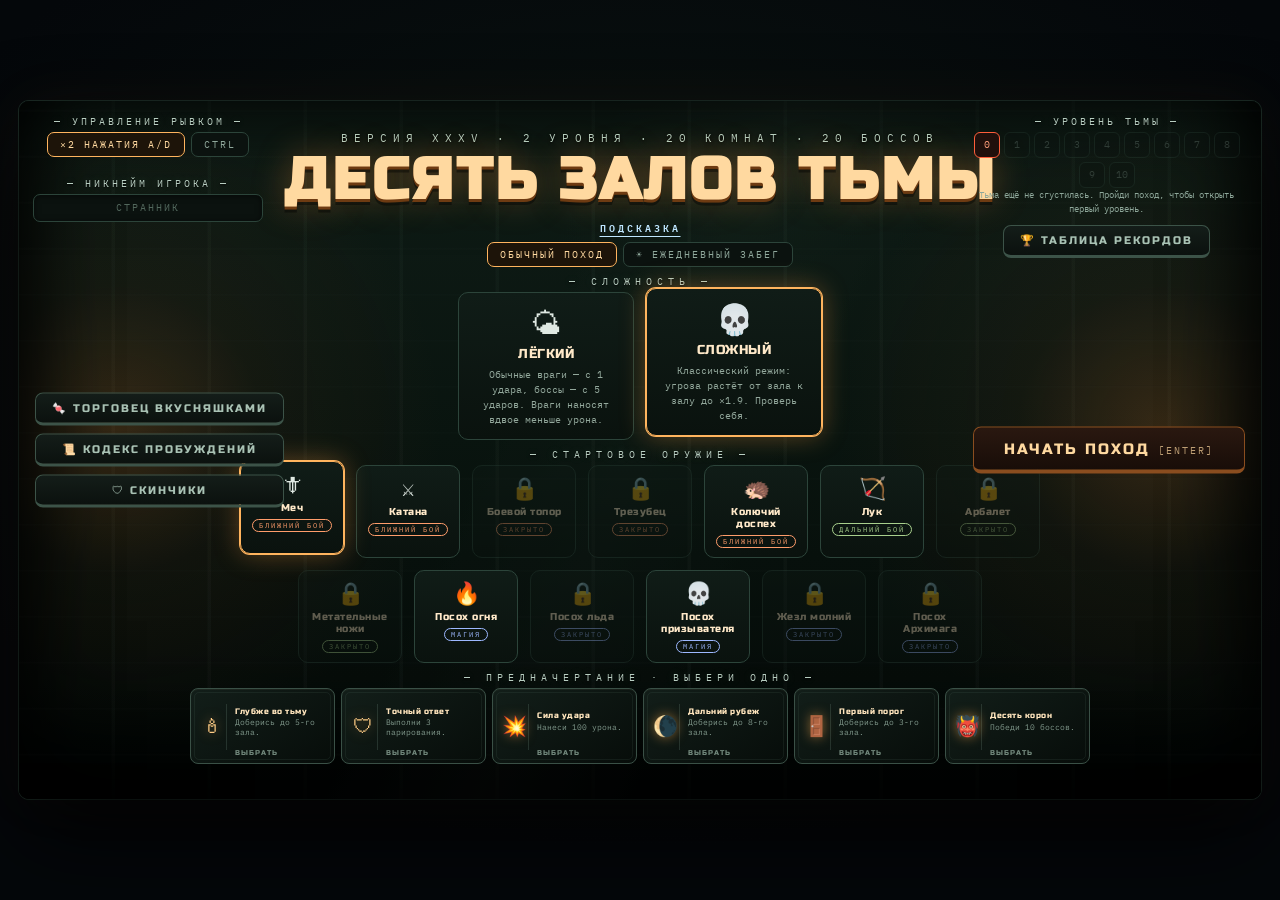
==== index.html @ adcc8746 "Publish game version 35" ====
<!DOCTYPE html>
<html lang="ru">
<head>
<meta charset="utf-8">
<meta name="viewport" content="width=device-width,initial-scale=1,maximum-scale=1,user-scalable=no,viewport-fit=cover">
<meta name="mobile-web-app-capable" content="yes">
<meta name="apple-mobile-web-app-capable" content="yes">
<meta name="theme-color" content="#04070a">
<title>Десять залов тьмы XXXV — охота боссов</title>
<link rel="preconnect" href="https://fonts.googleapis.com">
<link rel="preconnect" href="https://fonts.gstatic.com" crossorigin>
<link href="https://fonts.googleapis.com/css2?family=Russo+One&family=IBM+Plex+Mono:wght@400;600;700&display=swap" rel="stylesheet">
<style>
*{margin:0;padding:0;box-sizing:border-box}
html,body{height:100%}
body{background:#04070a;background-image:radial-gradient(1100px 700px at 50% 38%,#0b1512 0%,#04070a 72%);display:flex;align-items:center;justify-content:center;overflow:hidden;font-family:'IBM Plex Mono',monospace;color:#dfe8e2;user-select:none}
#stage{position:relative;width:min(97vw,calc(97vh*16/9));aspect-ratio:16/9;border-radius:10px;overflow:hidden;box-shadow:0 40px 90px rgba(0,0,0,.75),0 0 0 1px #1b2a24,0 0 60px rgba(255,140,60,.05)}
canvas{position:absolute;inset:0;width:100%;height:100%;display:block;cursor:crosshair}
#hud{position:absolute;inset:0;padding:14px 20px;display:flex;justify-content:space-between;align-items:flex-start;pointer-events:none;z-index:5}
.hlabel{font-size:9px;letter-spacing:3px;color:#7d938a;margin-bottom:3px}
#hearts{font-size:20px;letter-spacing:2px;line-height:1}
.heart{color:#ff5d5d;text-shadow:0 0 10px rgba(255,70,70,.55);display:inline-block}
.heart.off{color:#33262c;text-shadow:none}
.heart.half{color:#a04048;text-shadow:0 0 8px rgba(255,70,70,.3)}
#hearts.pop .heart:not(.off){animation:hpop .35s ease}
@keyframes hpop{40%{transform:scale(1.35)}}
#buffRow{display:flex;flex-wrap:wrap;gap:4px;max-width:330px;margin-top:8px}
.chip{font-size:9px;letter-spacing:.5px;color:#cfe0d4;background:rgba(14,26,22,.78);border:1px solid #33493f;padding:2px 7px;border-radius:99px;white-space:nowrap}
.chip b{color:#ffd9a0}
.hint{font-size:9px;color:#57695f;margin-top:8px}
.hright{text-align:right}
#roomLbl{font-family:'Russo One';font-size:15px;color:#a9c2b4;letter-spacing:1px}
#killsLbl{font-size:11px;color:#8fa79b;margin-top:5px;letter-spacing:1px}
#wpnChip{display:inline-flex;align-items:center;gap:6px;margin-top:8px;font-size:11px;color:#ffd9a0;background:rgba(24,16,8,.7);border:1px solid #6e4a22;padding:4px 10px;border-radius:8px}
html,body{overscroll-behavior:none;touch-action:none;-webkit-tap-highlight-color:transparent;-webkit-user-select:none}
/* ==== СЕНСОРНОЕ УПРАВЛЕНИЕ ==== */
:root{--bs:clamp(58px,17vh,92px);--ms:clamp(48px,13.5vh,74px);--ss:clamp(38px,9.5vh,54px);
--gap:12px;--edge:14px;--safe:env(safe-area-inset-bottom,0px)}
#touch{position:fixed;inset:0;z-index:20;display:none;pointer-events:none}
body.touch #touch{display:block}
body.touch canvas{cursor:default}
body.touch .hint.kb{display:none}
.hint.tt,.lead.tt,.prompt.tt{display:none}
body.touch .prompt.tt{display:block}
body.touch .prompt.kb{display:none}
body.gpaused #touch .tbtn:not(#tPause):not(#tFull){display:none}
#pauseOv{cursor:pointer}
#codexOv,#helpOv,#leaderboardOv{z-index:12}
#codexOv{background:#030706;padding:12px;overflow:hidden}
body.touch .hint.tt,body.touch .lead.tt{display:block}
body.touch .lead.kb{display:none}
.tbtn{position:fixed;pointer-events:auto;display:flex;align-items:center;justify-content:center;
border-radius:50%;background:rgba(10,20,17,.5);border:1.5px solid rgba(120,160,140,.5);
color:#dfe8e2;font-family:'Russo One';font-size:22px;line-height:1;
box-shadow:0 4px 14px rgba(0,0,0,.45);transition:transform .06s,background .06s;touch-action:none}
.tbtn small{position:absolute;bottom:7px;font-family:'IBM Plex Mono';font-size:7px;letter-spacing:1px;color:#8fa79b}
.tbtn.act{background:rgba(255,160,70,.32);border-color:#ffb45e;transform:scale(.94)}
.tbtn.big{width:var(--bs);height:var(--bs);font-size:24px}
.tbtn.mid{width:var(--ms);height:var(--ms);font-size:20px}
.tbtn.sm{width:var(--ss);height:var(--ss);font-size:15px}
#tLeft,#tRight,#tJump,#tDown{width:var(--ms);height:var(--ms);font-size:20px;background:rgba(8,18,14,.62)}
#tLeft {left:var(--edge);bottom:calc(var(--edge) + var(--safe) + var(--ms) + var(--gap))}
#tRight{left:calc(var(--edge) + var(--ms) + var(--gap) + var(--ms) + var(--gap));bottom:calc(var(--edge) + var(--safe) + var(--ms) + var(--gap))}
#tJump {left:calc(var(--edge) + var(--ms) + var(--gap));bottom:calc(var(--edge) + var(--safe) + var(--ms) + var(--gap) + var(--ms) + var(--gap));border-color:#3c5a9a;color:#9db8ff}
#tDown {left:calc(var(--edge) + var(--ms) + var(--gap));bottom:calc(var(--edge) + var(--safe));border-color:#3c5a9a;color:#9db8ff}
#tAtk  {right:var(--edge);bottom:calc(var(--edge) + var(--safe));border-color:#8a4d1f;color:#ffd9a0;font-size:26px}
#tSkill{right:calc(var(--edge) + var(--bs) + var(--gap));bottom:calc(var(--edge) + var(--safe));border-color:#6e4a22;color:#ffb45e}
#tRoll {right:calc(var(--edge) + var(--bs) + var(--gap) + var(--bs)/2 - var(--ss)/2);bottom:calc(var(--edge) + var(--safe) + var(--bs) + var(--gap) + 6px);border-color:#4c7a3a;color:#a8d08d}
#tParry{right:calc(var(--edge) + 2*(var(--bs) + var(--gap)));bottom:calc(var(--edge) + var(--safe));border-color:#3c5a9a;color:#9ad0ff}
#tPause{left:calc(50% - 44px);top:8px;width:36px;height:36px;font-size:12px;border-radius:10px}
#tFull {left:calc(50% + 8px);top:8px;width:36px;height:36px;font-size:14px;border-radius:10px}
#rotate{position:fixed;inset:0;z-index:30;background:#04070a;display:none;flex-direction:column;
align-items:center;justify-content:center;gap:14px;text-align:center;padding:24px}
body.portrait #rotate{display:flex}
#rotate .ph{font-size:54px;animation:rot 2s ease-in-out infinite}
@keyframes rot{0%,40%{transform:rotate(0)}70%,100%{transform:rotate(90deg)}}
body.touch #stage{width:min(100vw,calc(100vh*16/9));max-height:100vh;border-radius:0;box-shadow:none}
body.touch #hud{padding:8px 10px}
body.touch #hearts{font-size:16px}
body.touch .hint{font-size:8px}
body.touch #roomLbl{font-size:11px}
body.touch #killsLbl{font-size:9px}
body.touch #wpnChip{font-size:9px;padding:3px 7px}
body.touch .chip{font-size:8px}
body.touch .card{width:118px;min-height:auto;padding:6px;gap:3px}
body.touch .card .icon{font-size:18px;line-height:1.1}
body.touch .card .cname{font-size:10px}
body.touch .card .cdesc{font-size:8px;line-height:1.35}
body.touch .card .cstats{font-size:8px}
body.touch .card .tag{font-size:6px;padding:1px 5px}
body.touch .card.sm{width:60px;min-height:50px;padding:4px 2px;gap:2px}
body.touch .card.sm .icon{font-size:16px}
body.touch .card.sm .cname{font-size:7px;line-height:1.15}
body.touch .cards{gap:5px}
body.touch .rwLabel{margin:1px 0 3px;font-size:7px;letter-spacing:2px}
body.touch .kicker{font-size:9px;letter-spacing:3px}
body.touch .title.small{font-size:15px}
body.touch .rwNote{font-size:9px}
body.touch .orn{font-size:11px;letter-spacing:8px}
body.touch .stat .v{font-size:20px}
body.touch .medal{font-size:44px}
body.touch .overlay{gap:2px}
body.touch .lead{font-size:9px;line-height:1.45}
body.touch .title{font-size:clamp(17px,4.8vw,30px)}
body.touch .overlay{padding:8px 8px}
body.touch #pathCards .card{width:152px;padding:5px 6px;gap:2px}
body.touch #pathCards .cdesc{font-size:7px;line-height:1.3}
body.touch #pathCards .cstats{font-size:7px}
body.touch #wpnCards .card,body.touch #buffCards .card{padding:5px 6px;gap:2px}
body.touch #wpnCards .cdesc,body.touch #buffCards .cdesc{font-size:7.5px;line-height:1.25}
body.touch #wpnCards .cstats{font-size:7px;margin-top:1px}
body.touch #pathCards .cstats{display:none}
body.touch .rwNote{font-size:8px}
body.touch .kicker{font-size:8px}
body.touch button.btn{font-size:12px;padding:7px 18px}
body.touch #waveBanner{font-size:26px;letter-spacing:4px}
body.touch #waveBanner .bsub{font-size:9px;letter-spacing:2px}
#bossbar{position:absolute;top:50px;left:50%;transform:translateX(-50%);width:56%;z-index:6;display:none;text-align:center;pointer-events:none}
#bossbar .bname{font-family:'Russo One';font-size:13px;letter-spacing:4px;color:#ff9d7a;text-shadow:0 0 12px rgba(255,80,40,.5);margin-bottom:4px}
#bossbar .btrack{height:10px;background:rgba(0,0,0,.6);border:1px solid #6e2a20;border-radius:6px;overflow:hidden}
#bossfill{height:100%;width:100%;background:linear-gradient(90deg,#ff5d3a,#a3271d);transition:width .15s}
#waveBanner{position:absolute;top:34%;left:50%;transform:translate(-50%,-50%);font-family:'Russo One';font-size:44px;color:#ffb45e;letter-spacing:8px;opacity:0;pointer-events:none;z-index:6;text-align:center;text-shadow:0 3px 0 #6e3413,0 0 34px rgba(255,140,50,.45)}
#waveBanner.show{animation:wbanner 2s ease forwards}
#waveBanner .bsub{display:block;font-family:'IBM Plex Mono';font-size:12px;letter-spacing:5px;color:#a9c2b4;margin-top:8px;text-shadow:none}
@keyframes wbanner{0%{opacity:0;transform:translate(-50%,-50%) scale(1.6)}15%{opacity:1;transform:translate(-50%,-50%) scale(1)}75%{opacity:1}100%{opacity:0;transform:translate(-50%,-60%) scale(1.02)}}
.overlay{position:absolute;inset:0;z-index:10;display:flex;flex-direction:column;align-items:center;justify-content:center;gap:12px;text-align:center;background:radial-gradient(120% 120% at 50% 45%,rgba(6,12,10,.5) 0%,rgba(4,8,7,.92) 100%);transition:opacity .4s,visibility .4s;overflow:auto;padding:20px}
.overlay.hidden{opacity:0;visibility:hidden;pointer-events:none}
#startOv{background:
radial-gradient(circle at 8% 47%,rgba(210,112,42,.22) 0,rgba(106,50,18,.1) 12%,transparent 27%),
radial-gradient(circle at 92% 47%,rgba(210,112,42,.22) 0,rgba(106,50,18,.1) 12%,transparent 27%),
repeating-linear-gradient(90deg,transparent 0 92px,rgba(123,153,136,.045) 93px 96px),
linear-gradient(180deg,#101d17 0%,#09140f 48%,#030806 100%);background-color:#030806;
box-shadow:inset 0 0 90px #000,inset 0 -70px 90px rgba(0,0,0,.72);isolation:isolate;
gap:5px;padding-top:10px;padding-bottom:10px;overflow-y:auto;scrollbar-width:none}
#startOv::-webkit-scrollbar{display:none}
#startOv::before{content:"";position:absolute;inset:0;z-index:0;pointer-events:none;opacity:.34;
background:repeating-linear-gradient(0deg,transparent 0 43px,rgba(155,184,165,.055) 44px,rgba(0,0,0,.13) 46px),
linear-gradient(115deg,transparent 0 38%,rgba(180,215,193,.055) 50%,transparent 62%)}
#startOv>.kicker,#startOv>.title,#startOv>.menuHelp,#startOv>.modeTabs,#startOv>.rwSection{z-index:1}
#startOv>.title{margin:0 0 1px}
#startOv>.menuHelp{margin:0;padding-top:1px;padding-bottom:1px}
#startOv .rwLabel{color:#b8cec1;text-shadow:0 1px 2px #000,0 0 9px rgba(150,210,178,.22);margin:3px 0 4px}
#startOv .kicker{color:#b7d0c1;text-shadow:0 1px 3px #000}
#startOv .dim{color:#8ea79a}
.kicker{font-size:11px;letter-spacing:6px;color:#8fae9c}
.title{font-family:'Russo One';font-size:clamp(28px,5vw,58px);color:#ffd9a0;letter-spacing:3px;line-height:1.05;text-shadow:0 3px 0 #6e3b12,0 6px 0 rgba(0,0,0,.4),0 0 34px rgba(255,150,60,.35)}
.title.small{font-size:clamp(22px,3vw,34px)}
.title.lose{color:#ff7a5c;text-shadow:0 3px 0 #5c1610,0 0 34px rgba(255,80,60,.4)}
.title.win{color:#aef2b0;text-shadow:0 3px 0 #1d5c2a,0 0 40px rgba(120,255,140,.35)}
.orn{color:#c98a4b;font-size:16px;letter-spacing:12px;text-shadow:0 0 12px rgba(255,150,60,.5)}
.lead{font-size:12px;color:#a9bfb2;max-width:640px;line-height:1.7}
.medal{font-size:78px;line-height:1;animation:medal 2.2s ease-in-out infinite;filter:drop-shadow(0 8px 22px rgba(255,200,80,.6))}
@keyframes medal{0%,100%{transform:translateY(0) rotate(-5deg)}50%{transform:translateY(-12px) rotate(5deg)}}
.medalNote{font-family:'Russo One';font-size:15px;color:#ffd23f;letter-spacing:1px;text-shadow:0 0 16px rgba(255,210,60,.35)}
.row{display:flex;gap:14px;flex-wrap:wrap;justify-content:center}
.ctrl{display:flex;flex-direction:column;align-items:center;gap:6px;font-size:9px;letter-spacing:2px;color:#7d938a}
kbd{font-family:'IBM Plex Mono';font-size:11px;font-weight:600;color:#e6f0e8;background:linear-gradient(#17251f,#0d1713);border:1px solid #3c5348;border-bottom:3px solid #3c5348;border-radius:6px;padding:4px 9px;min-width:26px;display:inline-block}
.krow{display:flex;gap:4px}
.prompt{font-size:12px;letter-spacing:3px;color:#ffb45e;animation:pulse 1.6s ease-in-out infinite}
@keyframes pulse{50%{opacity:.35}}
.cats{font-size:11px;color:#8fa79b;letter-spacing:1px}
.cats b{color:#ffd9a0}
.rwSection{width:100%;max-width:860px}
.rwLabel{font-size:10px;letter-spacing:5px;color:#7d938a;margin:8px 0 8px}
.cards{display:flex;gap:12px;justify-content:center;flex-wrap:wrap}
.card{width:176px;min-height:128px;background:linear-gradient(180deg,#101c17,#0a120e);border:1px solid #2c443a;border-radius:10px;padding:12px 10px;cursor:pointer;transition:.15s;display:flex;flex-direction:column;align-items:center;gap:5px;text-align:center}
.card:hover{transform:translateY(-4px);border-color:#6e8a7c;box-shadow:0 10px 24px rgba(0,0,0,.4)}
.card.picked{border-color:#ffb45e;box-shadow:0 0 0 1px #ffb45e,0 0 26px rgba(255,160,70,.35);transform:translateY(-4px)}
.card .icon{font-size:30px;line-height:1.2}
.card .cname{font-family:'Russo One';font-size:13px;color:#ffe9c9;letter-spacing:.5px}
.card .tag{font-size:8px;letter-spacing:2px;padding:2px 9px;border-radius:99px;border:1px solid}
.card .cdesc{font-size:10px;color:#93a89c;line-height:1.5}
.card .cstats{font-size:10px;color:#6d8276;margin-top:auto}
.card.sm{width:104px;min-height:92px;padding:9px 6px}
.card.sm .icon{font-size:22px}
.card.sm .cname{font-size:10px}
.card.sm .tag{font-size:7px;padding:1px 6px}
.t-melee{color:#ff9d6b;border-color:#8a4d2a}
.t-ranged{color:#a8d08d;border-color:#4c7a3a}
.t-magic{color:#9db8ff;border-color:#3c5a9a}
.t-keep{color:#c9c2a8;border-color:#6e6a52}
.t-buff{color:#ffd23f;border-color:#8a7420}
.rwNote{font-size:11px;color:#7fae8a;letter-spacing:1px}
button.btn{pointer-events:auto;font-family:'Russo One';font-size:15px;letter-spacing:2px;color:#ffd9a0;background:linear-gradient(180deg,#2a1810,#180d08);border:1px solid #8a4d1f;border-bottom:4px solid #8a4d1f;padding:12px 30px;border-radius:8px;cursor:pointer;transition:.15s}
button.btn:hover:not(:disabled){background:linear-gradient(180deg,#ff9d45,#d96a2b);color:#1c0d05;transform:translateY(-2px);box-shadow:0 10px 28px rgba(255,140,50,.3)}
button.btn:active{transform:translateY(1px)}
button.btn:disabled{opacity:.35;cursor:not-allowed}
button.btn span{font-family:'IBM Plex Mono';font-size:10px;opacity:.7;margin-left:8px}
.stats{display:flex;gap:40px;margin:6px 0}
.stat .v{font-family:'Russo One';font-size:28px;color:#ffd9a0}
.stat .k{font-size:9px;letter-spacing:3px;color:#7d938a;margin-top:3px}
.stat.gold .v{color:#ffd23f;text-shadow:0 0 14px rgba(255,210,60,.4)}
.deathDetails{width:min(820px,94vw);display:grid;grid-template-columns:repeat(3,minmax(0,1fr));gap:8px;text-align:left}
.deathBlock{min-width:0;padding:9px 11px;border:1px solid #273b32;border-radius:8px;background:rgba(5,10,8,.78);box-shadow:inset 0 0 22px rgba(35,70,52,.12)}
.deathHead{margin-bottom:6px;font-family:'Russo One';font-size:9px;letter-spacing:2px;color:#ffb45e}
.deathLine{display:flex;justify-content:space-between;gap:12px;padding:2px 0;font-size:9px;color:#81988c;border-bottom:1px solid rgba(69,91,79,.22)}
.deathLine:last-child{border-bottom:0}.deathLine b{min-width:0;color:#d5e4dc;text-align:right;font-weight:500;overflow-wrap:anywhere}
.deathWide{grid-column:1/-1}.deathBuild{font-size:9px;line-height:1.55;color:#91aa9d}.deathBuild b{color:#d5e4dc;font-weight:500}
body.touch .deathDetails{grid-template-columns:1fr 1fr;gap:4px}.deathWide{grid-column:1/-1}
body.touch .deathBlock{padding:5px 7px}body.touch .deathLine,body.touch .deathBuild{font-size:7.5px}body.touch .deathHead{font-size:8px;margin-bottom:3px}
/* ==== души, комбо, синергии, карта, лавки ==== */
#soulChip{display:inline-flex;align-items:center;gap:5px;margin-top:6px;font-size:11px;color:#bfe6ff;
background:rgba(10,22,32,.72);border:1px solid #2f5a72;padding:3px 10px;border-radius:8px}
#modRow{display:flex;gap:4px;justify-content:flex-end;margin-top:5px;flex-wrap:wrap}
.mchip{font-size:8px;letter-spacing:.5px;color:#ffd9a0;background:rgba(30,18,8,.75);border:1px solid #6e4a22;padding:1px 6px;border-radius:99px}
.mchip.empty{color:#4c5a52;border-color:#26332c;background:rgba(10,16,14,.6)}
#comboBar{position:absolute;left:50%;top:12px;transform:translateX(-50%);z-index:6;display:none;text-align:center;pointer-events:none}
#comboBar .cnum{font-family:'Russo One';font-size:26px;color:#ffb45e;text-shadow:0 2px 0 #6e3413,0 0 22px rgba(255,140,50,.5);line-height:1}
#comboBar .ctrack{width:104px;height:4px;background:rgba(0,0,0,.55);border:1px solid #6e4a22;border-radius:4px;overflow:hidden;margin-top:3px}
#comboFill{height:100%;background:linear-gradient(90deg,#ffd23f,#ff7a2f)}
.chip.syn{color:#ffb0f0;border-color:#7a3a72;background:rgba(30,12,28,.8)}
.chip.curse{color:#ff8a7a;border-color:#7a2a24;background:rgba(34,10,8,.82)}
.card.curse{background:linear-gradient(180deg,#22100e,#150807);border-color:#7a2a24}
.card.curse:hover{border-color:#ff7a5c;box-shadow:0 10px 24px rgba(120,20,10,.5)}
.card.curse.picked{border-color:#ff5d3a;box-shadow:0 0 0 1px #ff5d3a,0 0 26px rgba(255,60,40,.4)}
.card.upg{background:linear-gradient(180deg,#1a1608,#0d0b05);border-color:#6e5a22}
.card.rare{background:linear-gradient(180deg,#0d1626,#070c14);border-color:#3c5a9a;box-shadow:inset 0 0 22px rgba(60,110,190,.16)}
.card.rare:hover{border-color:#8fb4ff}
.card.rare.picked{border-color:#8fb4ff;box-shadow:0 0 0 1px #8fb4ff,0 0 26px rgba(90,140,255,.4)}
.card.legend{background:linear-gradient(180deg,#221607,#120b04);border-color:#a07a20;box-shadow:inset 0 0 26px rgba(255,190,60,.18)}
.card.legend:hover{border-color:#ffd23f}
.card.legend.picked{border-color:#ffd23f;box-shadow:0 0 0 1px #ffd23f,0 0 30px rgba(255,200,60,.5)}
.card.mast{background:linear-gradient(180deg,#16101f,#0b0810);border-color:#6a4a8a}
.card.mast:hover{border-color:#c9a0ff}
.t-rare{color:#8fb4ff;border-color:#3c5a9a}
.t-legend{color:#ffd23f;border-color:#a07a20}
.t-mast{color:#c9a0ff;border-color:#6a4a8a}
.chip.relic{color:#8fb4ff;border-color:#3c5a9a;background:rgba(10,20,36,.8)}
.chip.leg{color:#ffd23f;border-color:#8a7420;background:rgba(30,22,6,.85)}
.chip.mast{color:#c9a0ff;border-color:#5a3a7a;background:rgba(22,14,30,.8)}
#mastBar{display:flex;gap:5px;align-items:center;margin-top:5px;justify-content:flex-end;font-size:8px;color:#8fa79b}
#mastBar .mt{width:52px;height:3px;background:rgba(0,0,0,.55);border:1px solid #3c5348;border-radius:3px;overflow:hidden}
#mastBar .mf{height:100%;background:linear-gradient(90deg,#c9a0ff,#7a5aa8)}
.card.upg:hover{border-color:#ffd23f}
.card.dis{opacity:.35;cursor:not-allowed}
.card.dis:hover{transform:none;border-color:#2c443a;box-shadow:none}
.t-curse{color:#ff7a5c;border-color:#7a2a24}
.t-upg{color:#ffd23f;border-color:#8a7420}
.t-mod{color:#ff9d6b;border-color:#8a4d2a}
.t-elite{color:#ff5d6b;border-color:#7a2430}
.t-site{color:#9db8ff;border-color:#3c5a9a}
.good{color:#aef2b0}.bad{color:#ff8a7a}
.price{font-size:10px;color:#bfe6ff;letter-spacing:1px;margin-top:auto}
.price.no{color:#8a5a5a}
.btnrow{display:flex;gap:10px;flex-wrap:wrap;justify-content:center;align-items:center}
button.btn.small{font-size:11px;padding:8px 16px;border-bottom-width:3px}
button.btn.ghost{border-color:#3c5348;color:#a9c2b4;background:linear-gradient(180deg,#141d19,#0b110e)}
button.btn.ghost:hover:not(:disabled){background:linear-gradient(180deg,#2b3d34,#1a2620);color:#dfe8e2;box-shadow:none}
#mapTrack{display:flex;gap:3px;justify-content:center;align-items:center;flex-wrap:wrap;margin:4px 0 10px}
.mnode{width:22px;height:22px;border-radius:6px;border:1px solid #2c443a;background:#0b120f;display:flex;
align-items:center;justify-content:center;font-size:10px;color:#5f7a6c}
.mnode.done{border-color:#4c7a3a;color:#a8d08d;background:#0e1a12}
.mnode.cur{border-color:#ffb45e;color:#ffd9a0;background:#1d1409;box-shadow:0 0 12px rgba(255,160,70,.4)}
.mlink{width:9px;height:1px;background:#26332c}
.modeTabs{display:flex;gap:6px;justify-content:center}
.tab{font-size:10px;letter-spacing:2px;padding:5px 12px;border-radius:7px;border:1px solid #2c443a;
color:#8fa79b;cursor:pointer;background:#0b120f}
.tab.on{border-color:#ffb45e;color:#ffd9a0;background:#1d1409}
.metaGrid{display:flex;gap:6px;flex-wrap:wrap;justify-content:center;max-width:900px}
.mitem{width:132px;background:linear-gradient(180deg,#101c17,#0a120e);border:1px solid #2c443a;border-radius:8px;
padding:7px 6px;font-size:9px;color:#93a89c;cursor:pointer;transition:.15s;display:flex;flex-direction:column;gap:3px;align-items:center;text-align:center}
.mitem:hover{border-color:#6e8a7c}
.mitem.own{border-color:#4c7a3a;color:#a8d08d;cursor:default}
.mitem .mn{font-family:'Russo One';font-size:10px;color:#ffe9c9;letter-spacing:.3px}
.mitem .mi{font-size:17px}
.lb{font-size:10px;color:#93a89c;max-width:420px;width:100%;text-align:left}
.lb .lrow{display:flex;justify-content:space-between;padding:2px 8px;border-bottom:1px solid #1a2620}
.lb .lrow.me{color:#ffd9a0;background:rgba(255,180,90,.08)}
.ascRow{display:flex;gap:4px;flex-wrap:wrap;justify-content:center;align-items:center}
.ascBtn{width:26px;height:26px;border-radius:6px;border:1px solid #2c443a;background:#0b120f;color:#7d938a;
font-size:10px;display:flex;align-items:center;justify-content:center;cursor:pointer}
.ascBtn.on{border-color:#ff5d3a;color:#ff9d7a;background:#20100c}
.ascBtn.lock{opacity:.3;cursor:not-allowed}
.ascList{font-size:9px;color:#a9857a;max-width:560px;line-height:1.6}
.leaderboardOpen{margin-top:8px}
#leaderboardOv{z-index:13;background:rgba(2,6,5,.94);padding:12px}
.leaderboardPanel{width:min(760px,94vw);max-height:92%;display:flex;flex-direction:column;align-items:center;gap:12px;
padding:24px;border:1px solid #405e50;border-radius:14px;background:linear-gradient(180deg,#111d18,#070c0a);box-shadow:0 18px 70px #000}
.leaderboardTableWrap{width:100%;min-height:0;flex:1;overflow:auto;border:1px solid #2c443a;border-radius:9px;background:#07100c}
.leaderboardTable{width:100%;border-collapse:collapse;font-size:11px;color:#b7c9bf;text-align:left}
.leaderboardTable th{position:sticky;top:0;background:#14231c;color:#ffd9a0;font-family:'Russo One';font-size:10px;letter-spacing:1px;padding:10px 12px;border-bottom:1px solid #4b6a5b}
.leaderboardTable td{padding:9px 12px;border-bottom:1px solid #1a2a22}
.leaderboardTable tbody tr:nth-child(-n+3){color:#ffd9a0;background:rgba(255,180,90,.055)}
.leaderboardTable th:last-child,.leaderboardTable td:last-child{text-align:right;color:#ffb45e;font-family:'Russo One'}
.leaderboardEmpty{text-align:center!important;color:#758b7f!important;font-family:'IBM Plex Mono'!important;padding:24px!important}
.leaderboardStatus{min-height:16px;font-size:9px;letter-spacing:1px;color:#8fa79b}
.dim{color:#6d8276}
body.touch .mitem{width:104px;font-size:8px}
body.touch .mnode{width:16px;height:16px;font-size:8px}
body.touch .lb{font-size:8px}
body.touch .leaderboardPanel{padding:12px;gap:6px;max-height:96%}
body.touch .leaderboardTable{font-size:8px}
body.touch .leaderboardTable th{font-size:7px;padding:6px}
body.touch .leaderboardTable td{padding:6px}
body.touch #comboBar .cnum{font-size:19px}
body.touch #soulChip{font-size:9px;padding:2px 7px}
body.touch .mchip{font-size:7px}
/* кодекс пробуждений */
#codexList{width:100%;max-width:900px;display:flex;flex:1;min-height:0;box-sizing:border-box;
flex-direction:column;gap:6px;overflow-y:auto;overflow-x:hidden;padding:4px 10px 4px 4px;
scrollbar-width:auto;scrollbar-color:#a86f32 #07100c}
#codexList::-webkit-scrollbar{width:12px}
#codexList::-webkit-scrollbar-track{background:#07100c;border:1px solid #26332c;border-radius:8px;box-shadow:inset 0 0 6px #000}
#codexList::-webkit-scrollbar-thumb{background:linear-gradient(180deg,#d39a52,#8a4b22);border:2px solid #07100c;border-radius:8px;box-shadow:0 0 6px rgba(255,160,70,.3)}
#codexList::-webkit-scrollbar-thumb:hover{background:linear-gradient(180deg,#ffd08a,#b9682d)}
.codexPanel{position:relative;width:min(920px,calc(100% - 20px));max-height:calc(100% - 16px);box-sizing:border-box;
display:flex;flex-direction:column;align-items:center;gap:10px;overflow:hidden;padding:18px 20px 16px;
background:linear-gradient(180deg,#111c17 0%,#08110d 45%,#050b08 100%);border:2px solid #8a5a2d;border-radius:14px;
box-shadow:0 0 0 1px #25170d,0 18px 55px #000,inset 0 0 40px rgba(0,0,0,.55),inset 0 1px rgba(255,220,160,.12)}
.codexPanel::before{content:"";position:absolute;inset:5px;border:1px solid #34483e;border-radius:9px;pointer-events:none}
.codexPanel>.kicker,.codexPanel>.title,.codexPanel>.lead,.codexPanel>#codexCount,.codexPanel>.btn{position:relative;z-index:1;flex-shrink:0}
body.touch .codexPanel{width:calc(100% - 8px);max-height:calc(100% - 6px);padding:8px 10px 7px;gap:4px;border-radius:10px}
body.touch #codexList::-webkit-scrollbar{width:8px}
.evoBase{font-size:10px;letter-spacing:3px;color:#8fa79b;margin:8px 0 2px;text-align:left}
.evoRow{display:flex;gap:10px;align-items:flex-start;background:linear-gradient(180deg,#101c17,#0a120e);
border:1px solid #2c443a;border-radius:10px;padding:8px 10px;text-align:left}
.evoRow.legend{border-color:#a07a20}
.evoRow.secret{border-color:#6a4a8a}
.evoRow .ei{font-size:22px;line-height:1.2}
.evoRow .en{font-family:'Russo One';font-size:12px;letter-spacing:.4px}
.evoRow .eh{font-size:9px;color:#ffd23f;margin-top:2px}
.evoRow .ed{font-size:9px;color:#93a89c;margin-top:2px;line-height:1.45}
.evoRow .ea{font-size:9px;color:#9db8ff;margin-top:2px}
.evoRow.lock{border-color:#243028;background:linear-gradient(180deg,#0d1512,#090e0c)}
.evoRow.lock .en{color:#6d8276!important}
.evoRow .ei{display:flex;align-items:center;justify-content:center}
.evoIco{display:inline-block;vertical-align:middle}
#codexCount{font-size:10px;letter-spacing:2px;color:#bfe6ff;margin-bottom:4px}
.mhead{flex:0 0 100%;font-size:9px;letter-spacing:3px;color:#8fa79b;text-align:center;margin:8px 0 0}
.mitem.max{border-color:#4c7a3a;color:#a8d08d;cursor:default}
.mitem .mi{font-size:17px;display:flex;align-items:center;justify-content:center;min-height:19px}
.pips{display:flex;gap:2px;justify-content:center;flex-wrap:wrap}
.pip{width:4px;height:4px;border-radius:1px;background:#22332b;border:1px solid #2c443a}
.pip.on{background:#ffb45e;border-color:#ffd9a0}
#metaGrid{width:100%;max-height:58vh;overflow:auto;padding:2px 4px 6px;scrollbar-width:thin;box-sizing:border-box}
.mitem.poor{opacity:.62}
/* НОВОЕ: отключённое пробуждение */
.mitem{position:relative}
.mitem.evoOff{border-color:#5a3a3a;opacity:.5;filter:grayscale(.85)}
.mitem.evoOff .mn{color:#c99;text-decoration:line-through}
.mitem .offBtn{position:absolute;top:3px;right:3px;width:16px;height:16px;line-height:14px;
border:1px solid #2c443a;border-radius:5px;background:rgba(6,12,9,.92);color:#8fa79b;
font-size:9px;cursor:pointer;z-index:2;filter:none;opacity:1}
.mitem .offBtn:hover{border-color:#ffb45e;color:#ffd9a0}
.mitem.evoOff .offBtn{border-color:#7a4a4a;color:#ff9d9d}
.offNote{flex:0 0 100%;font-size:8px;letter-spacing:1px;color:#6f8579;text-align:center;margin:2px 0 0}
.menuHelp{border:0;background:none;color:#bfe6ff;font:600 10px 'IBM Plex Mono';letter-spacing:3px;
text-transform:uppercase;text-decoration:underline;text-underline-offset:4px;cursor:pointer;padding:3px 10px}
.menuHelp:hover{color:#ffe9c9}
#helpSource{display:none}
#helpOv{background:radial-gradient(85% 100% at 50% 45%,rgba(22,38,30,.64),rgba(2,5,4,.96))}
.helpPanel{width:min(920px,calc(100% - 20px));max-height:calc(100% - 16px)}
.helpPanel::after{content:"✦";position:absolute;top:16px;right:22px;color:#d39a52;font-size:24px;opacity:.55;text-shadow:0 0 16px #ffb45e;pointer-events:none}
.helpIntro{position:relative;z-index:1;display:flex;align-items:center;justify-content:center;gap:12px;width:min(790px,100%);color:#9fb6aa;font-size:10px;line-height:1.55}
.helpSigil{width:42px;height:42px;flex:0 0 42px;display:grid;place-items:center;border:1px solid #8a5a2d;border-radius:50%;font-size:20px;background:radial-gradient(circle,#273c31,#0a130f 68%);box-shadow:0 0 18px rgba(255,180,94,.18),inset 0 0 12px #000}
#helpBody{position:relative;z-index:1;width:100%;max-width:850px;display:grid;grid-template-columns:repeat(2,minmax(0,1fr));gap:8px;flex:1;min-height:0;box-sizing:border-box;overflow-y:auto;overflow-x:hidden;padding:4px 10px 6px 4px;scrollbar-width:auto;scrollbar-color:#a86f32 #07100c;text-align:left}
#helpBody::-webkit-scrollbar{width:12px}
#helpBody::-webkit-scrollbar-track{background:#07100c;border:1px solid #26332c;border-radius:8px;box-shadow:inset 0 0 6px #000}
#helpBody::-webkit-scrollbar-thumb{background:linear-gradient(180deg,#d39a52,#8a4b22);border:2px solid #07100c;border-radius:8px;box-shadow:0 0 6px rgba(255,160,70,.3)}
.helpCard{position:relative;min-height:106px;padding:12px 13px 11px 54px;border:1px solid #2c443a;border-radius:10px;background:linear-gradient(145deg,rgba(19,33,27,.96),rgba(7,14,10,.98));box-shadow:inset 0 1px rgba(255,230,185,.05)}
.helpCard::before{content:"";position:absolute;inset:4px;border:1px solid rgba(88,117,101,.18);border-radius:7px;pointer-events:none}
.helpCard.hot{border-color:#76502e;background:linear-gradient(145deg,rgba(39,29,18,.94),rgba(12,14,10,.98))}
.helpCard.act2{border-color:#506284;background:linear-gradient(145deg,rgba(19,28,44,.96),rgba(7,11,18,.98))}
.helpIcon{position:absolute;left:13px;top:13px;width:29px;height:29px;display:grid;place-items:center;border:1px solid #52685c;border-radius:8px;background:#09120e;font-size:16px;box-shadow:inset 0 0 10px #000}
.helpCard h3{margin:0 0 5px;color:#ffe0b1;font:11px 'Russo One';letter-spacing:1.4px}
.helpCard p{margin:0;color:#91a89b;font-size:9px;line-height:1.58}
.helpCard b{color:#d8efe3;font-weight:600}.helpCard .gold{color:#ffd27a}.helpCard .blue{color:#a9d9ff}.helpCard .rose{color:#ffb0d2}
.helpKeys{display:flex;flex-wrap:wrap;gap:4px;margin-top:7px}
.helpKey{padding:2px 5px;border:1px solid #40574b;border-bottom-color:#795432;border-radius:4px;background:#07100c;color:#cfe2d7;font-size:8px;box-shadow:0 2px 0 #030604}
body.touch .helpPanel{padding:8px 10px 7px;gap:4px}
body.touch .helpIntro{font-size:8px;line-height:1.35}.touch .helpSigil{width:30px;height:30px;flex-basis:30px;font-size:15px}
body.touch #helpBody{gap:5px;padding:2px 7px 3px 2px}body.touch #helpBody::-webkit-scrollbar{width:8px}
body.touch .helpCard{min-height:82px;padding:7px 8px 7px 39px}body.touch .helpIcon{left:8px;top:8px;width:24px;height:24px;font-size:13px}
body.touch .helpCard h3{font-size:9px;margin-bottom:3px}body.touch .helpCard p{font-size:7px;line-height:1.38}body.touch .helpKeys{display:none}
@media(max-width:700px){#helpBody{grid-template-columns:1fr}}
#shrineLaunchSection{height:0;margin:0}
.shrineActions{display:contents}
.shrineMenuButtons{position:absolute;left:16px;top:50%;z-index:3;display:flex;flex-direction:column;align-items:stretch;gap:8px;transform:translateY(-50%)}
.shrineMenuButtons .btn{width:100%}
.shrineActions #btnStart{position:absolute;right:16px;top:50%;z-index:3;transform:translateY(-50%)}
body.touch .shrineMenuButtons{left:8px;gap:5px}
body.touch .shrineActions #btnStart{right:8px}
#merchantOv{z-index:13;background:rgba(2,6,5,.94);padding:12px}
.merchantPanel{width:min(940px,calc(100% - 20px))}
.merchantBalance{position:relative;z-index:1;flex-shrink:0;color:#bfe6ff;font:10px 'Russo One';letter-spacing:3px}
.merchantPanel #metaGrid{position:relative;z-index:1;flex:1;min-height:0;align-content:flex-start}
body.touch .merchantPanel{width:calc(100% - 8px)}
body.touch .merchantBalance{font-size:8px;letter-spacing:2px}
#rollSection,#playerNameSection,#ascSection{position:absolute;top:14px;z-index:3;margin:0}
#rollSection{left:14px;width:230px}
#playerNameSection{left:14px;top:76px;width:230px}
#ascSection{right:14px;width:280px}
#rollSection .rwLabel,#playerNameSection .rwLabel,#ascSection .rwLabel{display:block;margin-top:0;letter-spacing:3px}
#playerNameInput{width:100%;height:28px;box-sizing:border-box;border:1px solid #2c443a;border-radius:7px;
background:#0b120f;color:#ffe9c9;box-shadow:inset 0 1px 6px rgba(0,0,0,.55);outline:none;padding:5px 9px;
font:10px 'IBM Plex Mono';letter-spacing:1.5px;text-align:center;text-transform:none}
#playerNameInput::placeholder{color:#52675c;letter-spacing:2px}
#playerNameInput:focus{border-color:#ffb45e;box-shadow:0 0 0 1px rgba(255,180,94,.18),inset 0 1px 6px rgba(0,0,0,.55)}
body.touch #rollSection{left:8px;top:8px;width:205px}
body.touch #playerNameSection{left:8px;top:65px;width:205px}
body.touch #ascSection{right:8px;top:8px;width:245px}
body.touch #playerNameInput{height:23px;font-size:8px;padding:3px 7px}
.journeyLoader{position:absolute;inset:0;z-index:40;display:flex;flex-direction:column;align-items:center;justify-content:center;
gap:12px;background:radial-gradient(circle at 50% 46%,#15251d 0,#07100c 42%,#010302 78%);opacity:1;visibility:visible;
transition:opacity .18s,visibility .18s;overflow:hidden}
.journeyLoader.hidden{opacity:0;visibility:hidden;pointer-events:none}
.vortex{position:relative;width:180px;height:130px;filter:drop-shadow(0 0 20px rgba(255,159,71,.34))}
.vortex span{position:absolute;left:50%;top:50%;border:3px solid transparent;border-top-color:#ffd08a;border-right-color:#8fd0ad;
border-radius:50%;transform:translate(-50%,-50%) rotateX(67deg);animation:vortexSpin .62s linear infinite}
.vortex span:nth-child(1){width:168px;height:100px;animation-duration:.82s}
.vortex span:nth-child(2){width:122px;height:72px;animation-duration:.62s;animation-direction:reverse;border-top-color:#bfe6ff}
.vortex span:nth-child(3){width:76px;height:44px;animation-duration:.42s;border-top-color:#ff9d6b}
.vortex::after{content:"";position:absolute;left:50%;top:71%;width:18px;height:38px;transform:translateX(-50%);
background:linear-gradient(180deg,rgba(255,198,120,.72),rgba(121,205,160,.22),transparent);clip-path:polygon(0 0,100% 0,58% 100%,42% 100%);filter:blur(1px)}
@keyframes vortexSpin{to{transform:translate(-50%,-50%) rotateX(67deg) rotateZ(360deg)}}
.journeyTitle{font-family:'Russo One';font-size:20px;letter-spacing:5px;color:#ffe2b7;text-shadow:0 2px #5a3017,0 0 20px rgba(255,155,70,.45)}
.journeySub{font-size:10px;letter-spacing:6px;color:#9fc9b2;animation:pulse .7s ease-in-out infinite}
body.touch .vortex{width:130px;height:92px;transform:scale(.8)}
body.touch .journeyTitle{font-size:15px}
.evoTools{display:flex;align-items:center;justify-content:space-between;gap:12px;background:#0b120f;
border:1px solid #3c5348;border-radius:10px;padding:9px 12px;margin-bottom:2px;text-align:left}
.evoTools .ed{font-size:9px;color:#93a89c;line-height:1.4}
.evoActions{display:flex;gap:6px;align-items:center;justify-content:flex-end;flex-wrap:wrap;margin-left:auto;max-width:280px}
.evoAct{border:1px solid #3c5348;border-radius:6px;background:#101c17;color:#bfe6ff;
font:600 8px 'IBM Plex Mono';letter-spacing:.7px;padding:5px 8px;cursor:pointer;white-space:nowrap}
.evoAct:hover:not(:disabled){border-color:#ffb45e;color:#ffe9c9}
.evoAct:disabled{opacity:.42;cursor:not-allowed}
.evoAct.off{border-color:#7a4a4a;color:#ff9d9d;background:#1c0e0e}
body.touch .evoRow{gap:6px;padding:6px}
body.touch .evoActions{max-width:190px;gap:3px}
body.touch .evoAct{font-size:7px;padding:4px 6px}

/* Предначертания: компактная руническая лента под стартовым оружием. */
.prophecySection{max-width:900px!important}
.prophecyCards{display:grid;grid-template-columns:repeat(6,minmax(0,1fr));gap:6px}
.prophecyCard{position:relative;min-width:0;min-height:76px;display:grid;grid-template-columns:30px minmax(0,1fr);grid-template-rows:1fr auto;gap:2px 7px;align-items:center;padding:7px 7px 6px;border:1px solid #3a5046;border-radius:8px;background:linear-gradient(145deg,rgba(19,31,26,.96),rgba(7,13,10,.98));color:#dcebe2;text-align:left;cursor:pointer;overflow:hidden;box-shadow:inset 0 1px rgba(255,235,195,.05);transition:transform .14s,border-color .14s,box-shadow .14s}
.prophecyCard::before{content:"";position:absolute;inset:3px;border:1px solid rgba(122,159,139,.1);border-radius:5px;pointer-events:none}
.prophecyCard:hover:not(:disabled){transform:translateY(-2px);border-color:#9fc5af;box-shadow:0 8px 20px rgba(0,0,0,.35)}
.prophecyCard.active{border-color:#ffb45e;background:linear-gradient(145deg,rgba(45,30,17,.98),rgba(12,14,9,.98));box-shadow:0 0 0 1px rgba(255,180,94,.42),0 0 18px rgba(255,153,64,.18)}
.prophecyCard.complete{border-color:#6d9a73}.prophecyCard.locked{filter:saturate(.45);opacity:.48;cursor:not-allowed}
.prophecySigil{grid-row:1/3;display:grid;place-items:center;width:29px;height:46px;color:#ffcc85;font:20px 'Russo One';text-shadow:0 0 12px rgba(255,174,80,.5);border-right:1px solid rgba(125,157,140,.22)}
.prophecyCopy{display:flex;min-width:0;flex-direction:column;gap:2px}.prophecyName{overflow:hidden;color:#ffe5bd;font:8px 'Russo One';line-height:1.2;letter-spacing:.5px;text-overflow:ellipsis}
.prophecyDesc{display:-webkit-box;overflow:hidden;color:#81998c;font:7.5px 'IBM Plex Mono';line-height:1.25;-webkit-line-clamp:2;-webkit-box-orient:vertical}
.prophecyProgress{color:#bfe6ff;font:7px 'IBM Plex Mono'}.prophecyState{grid-column:2;color:#71877b;font:6.5px 'Russo One';letter-spacing:1px}
.prophecyCard.active .prophecyState{color:#ffb45e}.prophecyCard.complete .prophecyState{color:#9ed6a6}

/* Модалка скинов: витрина доспехов, не конкурирующая с игровым полем. */
#skinsOv{z-index:15;background:rgba(2,5,4,.95);padding:12px}
.skinsPanel{position:relative;width:min(820px,calc(100% - 24px));max-height:calc(100% - 20px);display:flex;flex-direction:column;align-items:center;gap:9px;padding:18px;border:1px solid #52685c;border-radius:14px;background:radial-gradient(circle at 50% 10%,rgba(128,87,38,.2),transparent 35%),linear-gradient(160deg,#122019,#070d0a 72%);box-shadow:0 25px 80px #000,inset 0 0 40px rgba(76,113,91,.12);overflow:auto}
.skinsPanel::before{content:"";position:absolute;inset:5px;border:1px solid rgba(225,196,148,.12);border-radius:10px;pointer-events:none}
.skinsLead{position:relative;z-index:1;color:#91a89b;font-size:10px;line-height:1.45}
.skinsGrid{position:relative;z-index:1;width:100%;display:grid;grid-template-columns:repeat(2,minmax(0,1fr));gap:12px}
.skinCard{min-width:0;display:grid;grid-template-columns:145px minmax(0,1fr);align-items:stretch;min-height:190px;padding:0;border:1px solid #40574b;border-radius:11px;background:linear-gradient(145deg,#14221c,#080f0c);color:#dfe8e2;text-align:left;cursor:pointer;overflow:hidden;transition:transform .16s,border-color .16s,box-shadow .16s}
.skinCard:hover:not(:disabled){transform:translateY(-3px);border-color:#d49a55;box-shadow:0 12px 30px rgba(0,0,0,.45)}.skinCard.active{border-color:#ffb45e;box-shadow:0 0 0 1px rgba(255,180,94,.45),0 0 28px rgba(255,160,70,.18)}
.skinCard.locked{filter:grayscale(.75);opacity:.55;cursor:not-allowed}
.skinPortrait{position:relative;display:grid;place-items:center;overflow:hidden;background:radial-gradient(circle at 50% 32%,#536d5d 0,#1c2c24 32%,#080d0b 75%);font:52px 'Russo One';color:#cfd9d2;text-shadow:0 4px #17211c,0 0 18px rgba(190,220,200,.35)}
.skinPortrait::before,.skinPortrait::after{content:"";position:absolute;left:50%;transform:translateX(-50%);background:linear-gradient(90deg,#26342d,#adbaa9 45%,#34433a);border:1px solid #869487;box-shadow:inset 0 0 10px #101712,0 5px 14px #000}
.skinPortrait::before{bottom:7px;width:86px;height:96px;clip-path:polygon(18% 0,82% 0,100% 100%,0 100%)}.skinPortrait::after{top:35px;width:68px;height:61px;border-radius:48% 48% 30% 30%;clip-path:polygon(10% 0,90% 0,100% 70%,70% 100%,30% 100%,0 70%)}
.skinPortrait.prophecy_knight{background:radial-gradient(circle at 50% 30%,#936633 0,#2d2521 30%,#090b0b 73%);color:#ffe2a6}.skinPortrait.prophecy_knight::before,.skinPortrait.prophecy_knight::after{background:linear-gradient(100deg,#3b3027,#e2c47f 35%,#655039 63%,#ede0b1);border-color:#dbb96f;box-shadow:inset 0 0 11px #2a1b10,0 5px 16px #000,0 0 15px rgba(255,190,85,.22)}
.skinPortrait.prophecy_knight::before,.skinPortrait.prophecy_knight::after{display:none}.skinRaster{position:absolute;z-index:2;inset:5px;width:calc(100% - 10px);height:calc(100% - 10px);object-fit:contain;object-position:center bottom;filter:drop-shadow(0 8px 8px #000) drop-shadow(0 0 8px rgba(85,190,255,.22))}
.skinGlow{position:absolute;inset:12%;border:1px solid rgba(255,205,120,.18);transform:rotate(45deg);box-shadow:0 0 28px rgba(255,178,74,.12)}.skinHelm{position:relative;z-index:2;margin-top:-17px}
.skinInfo{display:flex;min-width:0;flex-direction:column;padding:17px 14px}.skinTag{align-self:flex-start;margin-bottom:12px;padding:3px 7px;border:1px solid #6b5d3d;border-radius:99px;color:#ffc979;font:7px 'Russo One';letter-spacing:1.5px}.skinName{color:#ffe2b7;font:13px 'Russo One';line-height:1.25}.skinDesc{margin-top:9px;color:#8da297;font:9px 'IBM Plex Mono';line-height:1.45}.skinAction{margin-top:auto;padding-top:12px;color:#95bba5;font:8px 'Russo One';letter-spacing:1.5px}.skinCard.active .skinAction{color:#ffb45e}

@media(max-width:760px){.prophecyCards{grid-template-columns:repeat(3,minmax(0,1fr))}.skinCard{grid-template-columns:105px minmax(0,1fr);min-height:150px}.skinPortrait::before{width:65px;height:76px}.skinPortrait::after{top:27px;width:52px;height:50px}.skinInfo{padding:11px 10px}.skinTag{margin-bottom:7px}}
body.touch .prophecySection{max-width:650px!important}body.touch .prophecyCards{grid-template-columns:repeat(6,minmax(0,1fr));gap:3px}
body.touch .prophecyCard{min-height:43px;display:flex;justify-content:center;padding:3px}.touch .prophecySigil{width:auto;height:auto;border:0;font-size:14px}.touch .prophecyCopy{display:none}.touch .prophecyState{position:absolute;right:2px;bottom:1px;font-size:0}.touch .prophecyCard.active .prophecyState::after{content:"✓";font-size:8px;color:#ffb45e}
body.touch .skinsPanel{width:calc(100% - 8px);max-height:calc(100% - 6px);padding:8px;gap:4px}.touch .skinsLead{font-size:7px}.touch .skinsGrid{gap:6px}.touch .skinCard{grid-template-columns:80px minmax(0,1fr);min-height:105px}.touch .skinPortrait{font-size:27px}.touch .skinPortrait::before{width:52px;height:61px}.touch .skinPortrait::after{top:16px;width:42px;height:40px}.touch .skinInfo{padding:7px}.touch .skinTag{margin-bottom:4px;font-size:6px;padding:2px 5px}.touch .skinName{font-size:9px}.touch .skinDesc{font-size:7px;line-height:1.25;margin-top:4px}.touch .skinAction{font-size:6px;padding-top:4px}
@media(prefers-reduced-motion:reduce){.prophecyCard,.skinCard{transition:none}}

/* Расширенная витрина наград Предначертаний. */
.skinsPanel{width:min(1040px,calc(100% - 24px));overflow:hidden}
.skinsLead{margin:0;text-align:center}
.skinsGrid{display:flex;flex-direction:column;min-height:0;overflow:auto;padding:3px 8px 8px 3px;scrollbar-width:thin;scrollbar-color:#a86f32 #07100c}
.skinShelf{display:flex;flex-direction:column;gap:8px}
.skinShelf+.skinShelf{margin-top:14px;padding-top:13px;border-top:1px solid rgba(135,166,148,.2)}
.skinShelfHead{display:flex;align-items:baseline;justify-content:space-between;gap:12px;text-align:left}
.skinShelfHead h3{margin:0;color:#ffe2b7;font:11px 'Russo One';letter-spacing:2px}
.skinShelfHead span{color:#738a7e;font:8px 'IBM Plex Mono';letter-spacing:1px}
.skinShelfGrid{display:grid;grid-template-columns:repeat(4,minmax(0,1fr));gap:9px}
.skinCard{grid-template-columns:92px minmax(0,1fr);min-height:156px;border-color:#354c40;background:linear-gradient(145deg,rgba(20,35,28,.98),rgba(6,12,9,.99))}
.skinCard.active::after{content:"✓";position:absolute;right:7px;top:7px;z-index:4;width:20px;height:20px;display:grid;place-items:center;border-radius:50%;background:#c9893d;color:#10140f;font:12px 'Russo One';box-shadow:0 0 16px rgba(255,180,94,.55)}
.skinCard{position:relative}
.skinPortrait{font-size:37px;background:radial-gradient(circle at 50% 34%,#4b6556 0,#17261f 38%,#060b09 78%)}
.skinPortrait::before{bottom:9px;width:60px;height:72px}.skinPortrait::after{top:27px;width:49px;height:47px}
.skinHelm{margin:0;filter:drop-shadow(0 0 7px currentColor)}
.skinInfo{padding:12px 10px}.skinTag{margin-bottom:8px;font-size:6px}.skinName{font-size:10px;letter-spacing:.4px}
.skinDesc{margin-top:6px;font-size:7.5px;line-height:1.4}.skinCondition{margin-top:7px;color:#a9c8b5;font:6.5px 'IBM Plex Mono';line-height:1.35}
.skinAction{font-size:6.5px;line-height:1.35;letter-spacing:.8px}.skinCard.locked .skinCondition{color:#748279}
.skinCard.oathblade .skinPortrait,.skinPortrait.oathblade{background:radial-gradient(circle,#d9b15b 0,#513821 30%,#090b0a 73%);color:#ffe6a3}
.skinCard.moon_katana .skinPortrait,.skinPortrait.moon_katana{background:radial-gradient(circle,#9bbaf2 0,#273558 31%,#070911 73%);color:#e0ecff}
.skinCard.verdant_bow .skinPortrait,.skinPortrait.verdant_bow{background:radial-gradient(circle,#73c98d 0,#214b35 32%,#06100a 74%);color:#d3ffcc}
.skinCard.astral_staff .skinPortrait,.skinPortrait.astral_staff{background:radial-gradient(circle,#c08dff 0,#38275d 32%,#090612 74%);color:#f0d5ff}
.skinCard.astral_mage .skinPortrait,.skinPortrait.astral_mage{background:radial-gradient(circle,#89c9ff 0,#283e68 30%,#080914 74%);color:#e0f5ff}
.skinCard.dusk_ranger .skinPortrait,.skinPortrait.dusk_ranger{background:radial-gradient(circle,#c78d6d 0,#493326 30%,#0d0908 74%);color:#ffd6a8}
.skinShelf-weapon .skinPortrait::before{width:14px;height:96px;bottom:25px;border-radius:7px;clip-path:none;transform:translateX(-50%) rotate(39deg)}
.skinShelf-weapon .skinPortrait::after{top:auto;bottom:22px;width:56px;height:11px;border-radius:6px;clip-path:none;transform:translateX(-50%) rotate(39deg)}
.skinShelf-weapon .skinHelm{z-index:3;font-size:31px}

@media(max-width:900px){.skinShelfGrid{grid-template-columns:repeat(2,minmax(0,1fr))}.skinCard{min-height:140px}}
@media(max-width:560px){
.skinsPanel{width:calc(100% - 8px);max-height:calc(100% - 6px);padding:8px;gap:5px}
.skinsPanel>.kicker{font-size:7px}.skinsPanel>.title{font-size:15px}.skinsLead{font-size:7px;line-height:1.3}
.skinsGrid{padding-right:4px}.skinShelf{gap:5px}.skinShelf+.skinShelf{margin-top:8px;padding-top:8px}
.skinShelfHead h3{font-size:8px;letter-spacing:1.3px}.skinShelfHead span{font-size:6px}
.skinShelfGrid{grid-template-columns:1fr;gap:5px}.skinCard{grid-template-columns:72px minmax(0,1fr);min-height:96px}
.skinPortrait{font-size:25px}.skinPortrait::before{width:46px;height:55px}.skinPortrait::after{top:15px;width:38px;height:36px}
.skinInfo{padding:7px 8px}.skinTag{margin-bottom:3px;font-size:5.5px}.skinName{font-size:8px}.skinDesc{font-size:6.5px;margin-top:3px}.skinCondition{font-size:5.8px;margin-top:3px}.skinAction{font-size:5.8px;padding-top:3px}
.skinShelf-weapon .skinPortrait::before{height:68px;bottom:15px}.skinShelf-weapon .skinPortrait::after{bottom:14px;width:43px;height:8px}.skinShelf-weapon .skinHelm{font-size:23px}
}
</style>
</head>
<body>
<div id="stage">
<canvas id="game" width="960" height="540"></canvas>
<div id="hud">
<div>
<div class="hlabel">ЗДОРОВЬЕ</div>
<div id="hearts"></div>
<div id="buffRow"></div>
<div class="hint tt">Кнопки внизу · ×2 нажатия ◀/▶ — рывок · прицел сам · 🛡 — парирование · ⚔ трижды подряд — комбо с финишером</div>
<div class="hint kb" id="hintKb">A D — движение (×2 нажатия — кувырок) · W / ПРОБЕЛ — прыжок ×2 · S — спуск · ЛКМ — атака в сторону курсора (комбо из 3: третий — финишер) · ПКМ — умение · SHIFT / Q — парирование · P — пауза · R — выйти в святилище</div>
</div>
<div class="hright">
<div id="roomLbl">КОМНАТА 1/20</div>
<div id="killsLbl">УБИЙСТВ: 0</div>
<div><span id="soulChip">👻 <b id="soulNum">0</b> ДУШ</span></div>
<div><span id="wpnChip">🗡 Меч</span></div>
<div id="modRow"></div>
<div id="mastBar"></div>
</div>
</div>
<div id="comboBar"><div class="cnum" id="comboNum">×2</div><div class="ctrack"><div id="comboFill"></div></div></div>
<div id="touch">
<div class="tbtn mid" id="tJump" aria-label="Прыжок">▲</div>
<div class="tbtn mid" id="tLeft" aria-label="Влево">◀</div>
<div class="tbtn mid" id="tRight" aria-label="Вправо">▶</div>
<div class="tbtn mid" id="tDown" aria-label="Спуск">▼</div>
<div class="tbtn big" id="tAtk">⚔<small>АТАКА</small></div>
<div class="tbtn mid" id="tSkill">✦<small>УМЕНИЕ</small></div>
<div class="tbtn sm"  id="tRoll">💨<small>РЫВОК</small></div>
<div class="tbtn mid" id="tParry">🛡<small>ПАРИР</small></div>
<div class="tbtn" id="tPause">❚❚</div>
<div class="tbtn" id="tFull">⛶</div>
</div>
<div id="rotate">
<div class="ph">📱</div>
<div class="title small">ПОВЕРНИ ТЕЛЕФОН</div>
<div class="lead">Игра рассчитана на горизонтальный экран</div>
</div>
<div id="bossbar"><div class="bname">БОСС</div><div class="btrack"><div id="bossfill"></div></div></div>
<div id="waveBanner"></div>
<div class="overlay" id="startOv">
<div class="kicker">ВЕРСИЯ XXXV · 2 УРОВНЯ · 20 КОМНАТ · 20 БОССОВ</div>
<h1 class="title">ДЕСЯТЬ ЗАЛОВ ТЬМЫ</h1>
<div id="helpSource">
<p class="lead kb">Выбери сложность и стартовое оружие. У каждого оружия есть умение на ПКМ. <b style="color:#ff9d6b">Всё оружие ближнего боя бьёт в сторону курсора</b> — герой сам разворачивается к прицелу. Двойное нажатие A или D (или CTRL, если включено в настройках) — <b style="color:#9ad0ff">кувырок с кадрами неуязвимости</b> (работает и в воздухе, КД 0.9с): сквозь атаку можно проходить насквозь. <b style="color:#ff9d6b">Ближний бой</b> бьёт сильнее дальнего: удары сбивают врагам замах, сильно отбрасывают, а в руках с ближним оружием есть 12% шанс поглотить входящий урон. Между залами восстанавливается только 2 ♥ — лечиться приходится сердечками с элитных тварей и боссов. <b style="color:#9ad0ff">SHIFT/Q — парирование</b>: попал в окно 0.15с — снаряд летит обратно с двойным уроном, а враг в упор получает по зубам и застывает. <b style="color:#ffd23f">Ближний бой идёт цепочкой из 3 ударов</b>: третий бьёт ×2.3 и сносит врага с ног, но дольше восстанавливается. Оружие <b style="color:#ffd23f">растёт в уровнях</b> и берёт модификаторы в слоты (зажигательный, цепной, вампирский…), а при совпадении условий <b style="color:#ffb0f0">пробуждается</b> в одну из 50 эволюций — см. «Кодекс пробуждений». <b style="color:#ffb0f0">Пробуждение никогда не выдаётся автоматически:</b> в походе необходимо одновременно собрать указанные для него бафы, а само пробуждение не должно быть отключено в святилище. Запись кодекса открывается после получения в бою или покупки в святилище. Стартовые баффы святилища качаются <b style="color:#ffd23f">до 20 уровней</b>. Баффы складываются в <b style="color:#ffb0f0">синергии</b> (яд+кровь = гниль, мороз+молния = цепь, шипы+броня = отражение, огонь+молния = перегрузка). Убийства одним классом оружия копят <b style="color:#c9a0ff">мастерство</b> — три бесплатных пассивки под ближний, дальний бой или магию. В наградах попадаются <b style="color:#8fb4ff">редкие</b> и <b style="color:#ffd23f">★ легендарные</b> дары, меняющие правила. У каждого босса — заучиваемые связки атак, три фазы и своя механика зала. С тварей падают <b style="color:#bfe6ff">души</b> — валюта для реролла наград, кузницы и торговца. Между залами — <b style="color:#9db8ff">выбор пути</b>: бой, элитный зал, сокровищница, кузница, лавка или алтарь со сделкой. В каждом зале — смешанные отряды тварей, затем босс, и у каждого зала <b style="color:#ffb45e">своя фишка</b>: грибы-батуты, обвал сталактитов, трясина, колья из пола, мрак, гололёд, струи пламени, порталы, подъёмники и волны огня. С каждым залом растёт <b style="color:#ff9d7a">угроза</b>: у тварей больше HP и скорости, их больше на арене, а боссы атакуют чаще.</p>
<p class="lead tt">Выбери сложность и оружие. Ближний бой бьёт сильнее дальнего, сбивает врагам замах и даёт 12% шанс поглотить урон. Управление — кнопками на экране, прицел наводится сам. У каждого зала своя фишка, угроза растёт от зала к залу.</p>
</div>
<button class="menuHelp" id="btnHelp">Подсказка</button>
<div class="modeTabs" id="modeTabs"></div>
<div class="rwSection"><div class="rwLabel">— СЛОЖНОСТЬ —</div><div class="cards" id="diffCards"></div></div>
<div class="rwSection"><div class="rwLabel">— СТАРТОВОЕ ОРУЖИЕ —</div><div class="cards" id="startWpnCards"></div></div>
<div class="rwSection prophecySection" id="prophecySection">
<div class="rwLabel">— ПРЕДНАЧЕРТАНИЕ · ВЫБЕРИ ОДНО —</div>
<div class="prophecyCards" id="prophecyCards" role="radiogroup" aria-label="Доступные предначертания"></div>
</div>
<div class="rwSection" id="startEvoSection" style="display:none"><div class="rwLabel">— СТАРТОВОЕ ПРОБУЖДЕНИЕ —</div><div class="cards" id="startEvoCards"></div></div>
<div class="rwSection" id="ascSection"><div class="rwLabel">— УРОВЕНЬ ТЬМЫ —</div>
<div class="ascRow" id="ascRow"></div><div class="ascList" id="ascList"></div>
<button class="btn small ghost leaderboardOpen" id="btnLeaderboard">🏆 ТАБЛИЦА РЕКОРДОВ</button></div>
<div class="rwSection" id="lbSection" style="display:none"><div class="rwLabel">— ЛИДЕРБОРД ДНЯ —</div>
<div class="cards"><div class="lb" id="lbList"></div></div></div>
<div class="rwSection" id="rollSection"><div class="rwLabel">— УПРАВЛЕНИЕ РЫВКОМ —</div><div class="modeTabs" id="rollTabs"></div></div>
<div class="rwSection" id="playerNameSection"><label class="rwLabel" for="playerNameInput">— НИКНЕЙМ ИГРОКА —</label>
<input id="playerNameInput" type="text" maxlength="20" autocomplete="nickname" spellcheck="false" placeholder="СТРАННИК" aria-label="Никнейм игрока"></div>
<div class="rwSection" id="shrineLaunchSection">
<div class="shrineActions">
<div class="shrineMenuButtons">
<button class="btn small ghost" id="btnTreatMerchant">🍬 ТОРГОВЕЦ ВКУСНЯШКАМИ</button>
<button class="btn small ghost" id="btnCodex">📜 КОДЕКС ПРОБУЖДЕНИЙ</button>
<button class="btn small ghost" id="btnSkins">🛡 СКИНЧИКИ</button>
</div>
<button class="btn" id="btnStart">НАЧАТЬ ПОХОД<span>[ENTER]</span></button>
</div></div>
<div class="journeyLoader hidden" id="journeyLoader" aria-hidden="true">
<div class="vortex"><span></span><span></span><span></span></div>
<div class="journeyTitle">ПУТЬ ОТКРЫВАЕТСЯ</div>
<div class="journeySub">ПЕРВЫЙ ЗАЛ</div>
</div>
</div>
<div class="overlay hidden" id="helpOv">
<div class="codexPanel helpPanel">
<div class="kicker">КАК ИГРАТЬ</div>
<h2 class="title small">ПОДСКАЗКА</h2>
<div class="helpIntro"><div class="helpSigil">✦</div><div>Краткий путеводитель по Святилищу и походу. Освой движение, собирай связанные дары и читай телеграфы — во втором акте одна только сила уже не спасает.</div></div>
<div id="helpBody">
<section class="helpCard"><div class="helpIcon">⌨</div><h3>ДВИЖЕНИЕ</h3><p><b>A / D</b> — ходьба, <b>W / пробел</b> — двойной прыжок, <b>S</b> — спуск. Дважды нажми направление или используй CTRL — кувырок с короткой неуязвимостью.</p><div class="helpKeys"><span class="helpKey">A D</span><span class="helpKey">W / SPACE ×2</span><span class="helpKey">S</span><span class="helpKey">CTRL</span></div></section>
<section class="helpCard hot"><div class="helpIcon">⚔</div><h3>БОЙ И ПАРИРОВАНИЕ</h3><p><b>ЛКМ</b> атакует к курсору, третий удар серии — мощный финишер. <b>ПКМ</b> применяет умение оружия. <span class="blue">SHIFT / Q</span> отражает снаряд в короткое окно и оглушает врага в упор.</p><div class="helpKeys"><span class="helpKey">ЛКМ ×3</span><span class="helpKey">ПКМ</span><span class="helpKey">SHIFT / Q</span></div></section>
<section class="helpCard"><div class="helpIcon">👻</div><h3>СВЯТИЛИЩЕ ДУШ</h3><p>Души остаются между походами. Открывай оружие, улучшай стартовые дары до <span class="gold">20 уровней</span> и покупай записи Кодекса. Перед стартом выбери сложность, управление рывком и уровень Тьмы.</p></section>
<section class="helpCard"><div class="helpIcon">📜</div><h3>ПРОБУЖДЕНИЯ</h3><p>Оружие пробуждается только в походе, когда одновременно выполнено его условие: нужные баффы, модификаторы, синергия или стиль игры. Отключённые в Кодексе формы не выпадают.</p></section>
<section class="helpCard"><div class="helpIcon">✧</div><h3>ДАРЫ И СИНЕРГИИ</h3><p>Связывай эффекты: <span class="rose">яд + кровь</span> создают гниль, мороз + молния — цепь, шипы + броня — отражение, огонь + молния — перегрузку. Редкие и легендарные дары меняют правила сборки.</p></section>
<section class="helpCard"><div class="helpIcon">⌁</div><h3>МАРШРУТ</h3><p>После зала выбирай путь: бой, элита, сокровищница, кузница, лавка или алтарь. Между комнатами возвращается только <b>2 ♥</b>, поэтому сердца и безопасные сделки особенно ценны.</p></section>
<section class="helpCard hot"><div class="helpIcon">♛</div><h3>БОССЫ</h3><p>У каждого босса три фазы и собственная механика. Пунктир и пульс показывают будущий удар; бирюзовое ядро отмечает парируемый снаряд. В берсерке ищи подсказку над полосой здоровья.</p></section>
<section class="helpCard act2"><div class="helpIcon">Ⅱ</div><h3>ВТОРОЙ АКТ</h3><p>После десятой комнаты открывается пропуск на следующий уровень. В комнатах 11–20 новые противники, ловушки и сложные боссы. Бездна остаётся закрытой до завершения обоих актов.</p></section>
</div>
<button class="btn" id="btnHelpClose">НАЗАД<span>[ESC]</span></button>
</div>
</div>
<div class="overlay hidden" id="merchantOv">
<div class="codexPanel merchantPanel">
<div class="kicker">ЛАВКА СВЯТИЛИЩА</div>
<h2 class="title small">🍬 ТОРГОВЕЦ ВКУСНЯШКАМИ</h2>
<div class="merchantBalance">СВЯТИЛИЩЕ ДУШ · <span id="metaSouls">0</span> 👻</div>
<div class="metaGrid" id="metaGrid"></div>
<button class="btn" id="btnMerchantClose">НАЗАД<span>[ESC]</span></button>
</div>
</div>
<div class="overlay hidden" id="leaderboardOv">
<div class="leaderboardPanel">
<div class="kicker">ТОЛЬКО СЛОЖНЫЙ РЕЖИМ</div>
<h2 class="title small">ТАБЛИЦА РЕКОРДОВ</h2>
<div class="leaderboardTableWrap">
<table class="leaderboardTable" aria-label="Общая таблица рекордов">
<thead><tr><th>НИК</th><th>ВЕРСИЯ</th><th>ДАТА</th><th>ЭТАЖ</th></tr></thead>
<tbody id="leaderboardBody"></tbody>
</table>
</div>
<div class="leaderboardStatus" id="leaderboardStatus" role="status"></div>
<button class="btn" id="btnLeaderboardClose">НАЗАД<span>[ESC]</span></button>
</div>
</div>
<div class="overlay hidden" id="codexOv">
<div class="codexPanel">
<div class="kicker">ЭВОЛЮЦИИ ОРУЖИЯ</div>
<h2 class="title small">КОДЕКС ПРОБУЖДЕНИЙ</h2>
<p class="lead" style="max-width:760px">Оружие пробуждается само, когда сходятся условия: подходящий бафф или модификатор, собранная синергия или стиль игры. В каждом забеге оружие пробуждается максимум один раз — первым срабатывает самое особое условие. <b style="color:#ffb0f0">Запись открывается только когда пробуждение получено в бою</b> — или куплено в святилище душ.</p>
<div id="codexCount"></div>
<div id="codexList"></div>
<button class="btn" id="btnCodexClose">НАЗАД<span>[C]</span></button>
</div>
</div>
<div class="overlay hidden" id="skinsOv" aria-hidden="true">
<div class="skinsPanel" role="dialog" aria-modal="true" aria-labelledby="skinsTitle">
<div class="kicker">ОБЛИКИ ВОИНА</div>
<h2 class="title small" id="skinsTitle">СКИНЧИКИ</h2>
<p class="skinsLead">Исполни выбранное Предначертание и вернись в святилище за случайным новым скином. Облики героя и оружия выбираются независимо.</p>
<div class="skinsGrid" id="skinsGrid"></div>
<button class="btn" id="btnSkinsClose">НАЗАД<span>[ESC]</span></button>
</div>
</div>
<div class="overlay hidden" id="rewardOv">
<div class="kicker" id="rwKicker">ЗАЛ 1 ЗАЧИЩЕН</div>
<h2 class="title small">ВЫБЕРИ ДАРЫ</h2>
<div class="rwSection"><div class="rwLabel">— ОРУЖИЕ —</div><div class="cards" id="wpnCards"></div></div>
<div class="rwSection" id="mastSection" style="display:none"><div class="rwLabel">— МАСТЕРСТВО ОРУЖИЯ —</div><div class="cards" id="mastCards"></div></div>
<div class="rwSection"><div class="rwLabel" id="buffLabel">— ДАР —</div><div class="cards" id="buffCards"></div></div>
<div class="rwNote" id="rwNote">✚ Перед следующим залом восстановится 2 ♥</div>
<div class="btnrow">
<button class="btn small ghost" id="btnReroll">⟳ РЕРОЛЛ<span id="rrCost">12 👻</span></button>
<button class="btn" id="btnNext">ДАЛЬШЕ<span>[ENTER]</span></button>
<button class="btn small ghost" id="btnSkip">ОТКАЗАТЬСЯ<span>+15 👻</span></button>
</div>
</div>
<div class="overlay hidden" id="mapOv">
<div class="kicker" id="mapKicker">ПУТЬ ВГЛУБЬ</div>
<h2 class="title small">КУДА ПОЙДЁШЬ?</h2>
<div id="mapTrack"></div>
<div class="rwSection"><div class="cards" id="pathCards"></div></div>
<div class="rwNote" id="mapNote"></div>
</div>
<div class="overlay hidden" id="siteOv">
<div class="kicker" id="siteKicker">КУЗНИЦА</div>
<h2 class="title small" id="siteTitle">ЗВОН МОЛОТА</h2>
<div class="rwNote" id="siteNote"></div>
<div class="rwSection"><div class="cards" id="siteCards"></div></div>
<button class="btn" id="btnSiteLeave">УЙТИ ДАЛЬШЕ<span>[ENTER]</span></button>
</div>
<div class="overlay hidden" id="overOv">
<div class="kicker">ТЬМА ПОГЛОТИЛА ГЕРОЯ</div>
<h1 class="title lose">ГЕРОЙ ПАЛ</h1>
<div class="stats">
<div class="stat"><div class="v" id="fRoom">1</div><div class="k">ЗАЛ</div></div>
<div class="stat"><div class="v" id="fKills">0</div><div class="k">УБИЙСТВ</div></div>
<div class="stat gold"><div class="v" id="fBest">1</div><div class="k">РЕКОРД ЗАЛА</div></div>
<div class="stat gold"><div class="v" id="fSouls">0</div><div class="k">ДУШ В БАНК</div></div>
</div>
<div class="deathDetails" id="fDetails"></div>
<div class="rwNote" id="fNote"></div>
<button class="btn" id="btnRestart">В СВЯТИЛИЩЕ<span>[R]</span></button>
</div>
<div class="overlay hidden" id="winOv">
<div class="kicker" id="winKicker">ВСЕ 20 ЗАЛОВ ПРОЙДЕНЫ</div>
<h1 class="title win" id="winTitle">ПОЗДРАВЛЯЕМ!</h1>
<div class="medal" id="winMedal">🏅</div>
<div class="medalNote" id="winMedalNote">Оба уровня покорены — Бездна открыта!</div>
<div class="stats">
<div class="stat"><div class="v" id="wKills">0</div><div class="k">УБИЙСТВ</div></div>
<div class="stat"><div class="v" id="wTime">0:00</div><div class="k">ВРЕМЯ</div></div>
<div class="stat gold"><div class="v" id="wSouls">0</div><div class="k">ДУШ В БАНК</div></div>
</div>
<div class="rwNote" id="wNote"></div>
<div class="btnrow">
<button class="btn" id="btnEndless">⬇ В БЕЗДНУ<span>бесконечный босс-раш</span></button>
<button class="btn small ghost" id="btnWinRestart">В СВЯТИЛИЩЕ<span>[R]</span></button>
</div>
</div>
<div class="overlay hidden" id="pauseOv">
<h1 class="title" style="font-size:40px">ПАУЗА</h1>
<div class="prompt kb">НАЖМИ P, ЧТОБЫ ПРОДОЛЖИТЬ</div>
<div class="prompt tt">КОСНИСЬ ЭКРАНА, ЧТОБЫ ПРОДОЛЖИТЬ</div>
<button class="btn small ghost" id="btnPauseCodex">📜 КОДЕКС ПРОБУЖДЕНИЙ<span>[C]</span></button>
<button class="btn" id="btnResume" style="margin-top:10px">ПРОДОЛЖИТЬ</button>
</div>
</div>
<script>
'use strict';
/* Видимое окно остаётся 960×540, а игровой мир расширен в 1.5 раза по ширине и на треть по высоте. */
const VW=960,VH=540,W=1440,H=720,GROUND=648,GRAV=2300,JUMP=910,DJ_CD=2;
const CAM={x:(W-VW)/2,y:H-VH};
const ROLL_T=.3,ROLL_CD=.9,ROLL_INV=.26;
const ARMOR_ROLL_T=.52,ARMOR_ROLL_INV=.58;
const DPR=Math.min(window.devicePixelRatio||1,2);
const cvs=document.getElementById('game'),ctx=cvs.getContext('2d');
cvs.width=VW*DPR;cvs.height=VH*DPR;ctx.setTransform(DPR,0,0,DPR,0,0);
const $=id=>document.getElementById(id);
/* ===== ГЕНЕРАТОР СЛУЧАЙНОСТИ (сидируемый — для ежедневного забега) ===== */
let RNGs=null;
function seedRng(s){RNGs=(s>>>0)||1;}
function unseedRng(){RNGs=null;}
function rand(){
if(RNGs===null)return Math.random();
RNGs=(RNGs+0x6D2B79F5)|0;
let t=RNGs;
t=Math.imul(t^(t>>>15),t|1);
t^=t+Math.imul(t^(t>>>7),t|61);
return ((t^(t>>>14))>>>0)/4294967296;
}
function hashStr(s){let h=2166136261>>>0;for(let i=0;i<s.length;i++){h^=s.charCodeAt(i);h=Math.imul(h,16777619)>>>0;}return h>>>0;}
function todayKey(){const d=new Date();return d.getFullYear()+'-'+String(d.getMonth()+1).padStart(2,'0')+'-'+String(d.getDate()).padStart(2,'0');}
const clamp=(v,a,b)=>v<a?a:v>b?b:v,rnd=(a,b)=>a+rand()*(b-a);
const pick=a=>a[Math.floor(rand()*a.length)];
function shuffle(a){for(let i=a.length-1;i>0;i--){const j=Math.floor(rand()*(i+1));[a[i],a[j]]=[a[j],a[i]];}return a;}
/* ================= ДАННЫЕ ================= */
/* ВНИМАНИЕ: всё оружие ближнего боя теперь бьёт в сторону курсора (aimed:true) */
const WEAPONS={
sword:{name:'Меч',cat:'melee',icon:'🗡',dmg:1.5,cd:.28,aimed:true,desc:'Надёжный клинок на любой случай. Бьёт точно в сторону курсора. ПКМ — стремительный выпад-рывок.'},
katana:{name:'Катана',cat:'melee',icon:'⚔️',dmg:1,cd:.15,aimed:true,desc:'Лёгкая и быстрая, создана для серий. Бьёт в сторону курсора. ПКМ — энергетическая волна сквозь строй.'},
axe:{name:'Боевой топор',cat:'melee',icon:'🪓',dmg:4.5,cd:.5,aimed:true,desc:'Тяжёлый и сокрушительный, размах в сторону курсора. ПКМ — вихрь вокруг себя.'},
spear:{name:'Трезубец',cat:'melee',icon:'🔱',dmg:2,cd:.36,aimed:true,desc:'Длинный точный выпад в сторону курсора. ПКМ — бросок с возвратом.'},
thornarmor:{name:'Колючий доспех',cat:'melee',icon:'🦔',dmg:3,cd:.9,aimed:true,noAttack:true,desc:'ЛКМ не атакует до пробуждения. Получив удар, доспех отвечает шипами. +2 максимальных HP и −18% входящего урона. ПКМ — тяжёлый перекат с неуязвимостью и уроном при столкновении.'},
bow:{name:'Лук',cat:'ranged',icon:'🏹',dmg:1.25,cd:.3,pspd:560,life:1.1,desc:'Точный и безопасный на дистанции. ПКМ — град стрел со стороны курсора.'},
crossbow:{name:'Арбалет',cat:'ranged',icon:'🎯',dmg:3,cd:.95,pspd:720,life:1.2,pierce:true,desc:'Мощный пробивной болт. ПКМ — усиленный выстрел насквозь.'},
knives:{name:'Метательные ножи',cat:'ranged',icon:'🔪',dmg:1,cd:.2,pspd:520,life:.7,desc:'Молниеносные броски, идеальны для темповых билдов. ПКМ — веер из пяти ножей.'},
fire:{name:'Посох огня',cat:'magic',icon:'🔥',dmg:2,cd:.68,pspd:360,life:1.5,desc:'Пылающий снаряд, вспыхивает при попадании. ПКМ — метеор в точку курсора.'},
ice:{name:'Посох льда',cat:'magic',icon:'❄️',dmg:1.5,cd:.38,pspd:470,life:1.2,desc:'Ледяной снаряд, замедляет цель. ПКМ — ледяная нова во все стороны.'},
summoner:{name:'Посох призывателя',cat:'magic',icon:'💀',dmg:.8,cd:.42,pspd:310,life:2.05,desc:'Посылает слабые черепки, которые сами преследуют врагов. ПКМ — призывает стаю из четырёх черепков.'},
bolt:{name:'Жезл молний',cat:'magic',icon:'⚡',dmg:2,cd:.65,desc:'Разряд по ближайшей цели с перескоком. ПКМ — молния с неба в курсор.'}
,
archmage:{name:'Посох Архимага',cat:'magic',icon:'🌈',dmg:2,cd:.52,pspd:430,life:1.35,
desc:'Каждая атака и умение выбирают случайную стихию. Открывается автоматически после открытия всех прежних посохов.'}
};
const CATNAME={melee:'БЛИЖНИЙ БОЙ',ranged:'ДАЛЬНИЙ БОЙ',magic:'МАГИЯ'};
const BUFFS=[
{id:'str',name:'Сила',icon:'⚔️',desc:'+12% к урону всех атак'},
{id:'spd',name:'Скорость',icon:'🌀',desc:'+10% к скорости бега'},
{id:'vit',name:'Живучесть',icon:'❤️',desc:'+1 к максимальному HP'},
{id:'regen',name:'Регенерация',icon:'✚',desc:'HP медленно восстанавливается'},
{id:'haste',name:'Темп атаки',icon:'⚡',desc:'Атаки на 8% быстрее'},
{id:'bleed',name:'Кровотечение',icon:'🩸',desc:'Атаки накладывают кровотечение'},
{id:'poison',name:'Яд',icon:'☠️',desc:'Атаки отравляют врагов'},
{id:'frost',name:'Мороз',icon:'❄️',desc:'Шанс замедлить врага ударом'},
{id:'crit',name:'Критический удар',icon:'💥',desc:'+10% шанс двойного урона'},
{id:'vamp',name:'Вампиризм',icon:'🦇',desc:'Шанс восстановить HP за убийство'},
{id:'armor',name:'Броня',icon:'🛡️',desc:'Шанс поглотить входящий урон'},
{id:'dodge',name:'Уклонение',icon:'💨',desc:'Шанс полностью избежать атаки'},
{id:'thorns',name:'Шипы',icon:'🌵',desc:'Враги ранятся, ударив тебя вблизи'},
{id:'reach',name:'Размах',icon:'📏',desc:'+дальность атак и снарядов'},
{id:'berserk',name:'Берсерк',icon:'💢',desc:'+15% урона при HP ниже половины'},
{id:'shock',name:'Молния',icon:'⚡',desc:'20% шанс разряда по цели (+2 урона)'},
{id:'fire',name:'Огонь',icon:'🔥',desc:'Атаки поджигают врагов'}
];
/* Редкие и легендарные дары — меняют правила, а не цифры */
const RARE=[
{id:'airlord', name:'Владыка воздуха', icon:'🕊',desc:'+45% урона, пока ты в воздухе'},
{id:'opener',  name:'Первый удар',     icon:'🎯',desc:'+120% урона по врагам с полным HP'},
{id:'momentum',name:'Разгон',          icon:'🏃',desc:'+30% урона на бегу, +12% скорости'},
{id:'punish',  name:'Наказание',       icon:'⏱',desc:'+80% урона по врагам в замахе'},
{id:'greedy',  name:'Мародёр',         icon:'💎',desc:'+60% душ и +1 к урону за каждые 100 душ'},
{id:'lastwill',name:'Последняя воля',  icon:'🕯',desc:'+50% урона, когда осталось одно сердце'}
];
const LEGEND=[
{id:'shockwave',name:'УДАРНАЯ ВОЛНА',icon:'💥',desc:'Финишер комбо бьёт по площади вокруг тебя'},
{id:'parrydash',name:'КОНТРАТАКА',   icon:'🌀',desc:'Парирование мгновенно возвращает рывок и умение'},
{id:'echo',     name:'ЭХО КЛИНКА',   icon:'👁',desc:'20% шанс, что удар повторится сам собой'},
{id:'deathmark',name:'ПЕЧАТЬ СМЕРТИ',icon:'☠',desc:'Убийство наносит 30% урона всем врагам рядом'},
{id:'bulwark',  name:'НЕСОКРУШИМЫЙ',  icon:'🗿',desc:'Первый удар в каждом зале не проходит вовсе'}
];
const RARE_IDS=RARE.map(r=>r.id),LEG_IDS=LEGEND.map(r=>r.id);
function rareOn(id){return relics.indexOf(id)>=0;}
/* ================= МОДИФИКАТОРЫ ОРУЖИЯ ================= */
const WMODS={
fire  :{name:'Зажигательный',icon:'🔥',desc:'Попадания поджигают: 35% урона оружия в секунду, 3 с'},
chain :{name:'Цепной',       icon:'⛓',desc:'Удар перескакивает на ближнего врага (50% урона)'},
vamp  :{name:'Вампирский',   icon:'🩸',desc:'10% шанс вернуть ♥ при попадании'},
heavy :{name:'Тяжёлый',      icon:'🔨',desc:'+15% урона и мощный отброс, но −10% темпа'},
swift :{name:'Скорый',       icon:'💨',desc:'−18% кд, но −10% урона'},
frost :{name:'Морозный',     icon:'❄️',desc:'25% шанс сковать врага льдом'},
exec  :{name:'Палаческий',   icon:'☠️',desc:'×2.5 урона по врагам ниже 30% HP'},
soul  :{name:'Душеед',       icon:'👻',desc:'+60% душ с убитых этим оружием'}
};
const MODKEYS=Object.keys(WMODS);
const MAXLV=5;
/* ================= СИНЕРГИИ БАФФОВ ================= */
const SYN=[
{id:'rot',   name:'ГНИЛЬ',        icon:'🧪',need:['poison','bleed'], desc:'Яд и кровь сливаются: урон DoT растёт со временем (до ×3)'},
{id:'fchain',name:'МЁРЗЛАЯ ЦЕПЬ', icon:'🌩',need:['frost','shock'],  desc:'Разряд перескакивает между скованными врагами'},
{id:'reflect',name:'ОТРАЖЕНИЕ',   icon:'🪞',need:['thorns','armor'], desc:'Поглощённый бронёй урон возвращается атакующему целиком'},
{id:'exec',  name:'ПАЛАЧ',        icon:'🪓',need:['crit','str'],     desc:'Криты бьют втройне вместо вдвойне'},
{id:'undying',name:'НЕЖИТЬ',      icon:'🧟',need:['vamp','regen'],   desc:'Регенерация вдвое быстрее, вампиризм лечит на 2 ♥'},
{id:'phantom',name:'ФАНТОМ',      icon:'👤',need:['spd','dodge'],    desc:'Уклонение обнуляет кд рывка и даёт 0.5 с неуязвимости'},
{id:'inferno',name:'ИНФЕРНО',     icon:'🌋',need:['berserk','haste'],desc:'Ниже половины HP: +35% темпа атаки поверх всего'},
{id:'overload',name:'ПЕРЕГРУЗКА', icon:'🌩',need:['fire','shock'],   desc:'Разряд по горящему врагу вызывает взрыв стихий'}
];
function synOn(id){const s=SYN.find(x=>x.id===id);return !!(s&&s.need.every(n=>buffs[n]>0));}
function synLv(id){const s=SYN.find(x=>x.id===id);if(!s)return 0;
let mn=99;for(const n of s.need)mn=Math.min(mn,buffs[n]);return mn===99?0:mn;}
function activeSyns(){return SYN.filter(s=>s.need.every(n=>buffs[n]>0));}
/* ================= ПРОКЛЯТЫЕ ДАРЫ ================= */
const CURSES=[
{id:'bloodpact',name:'КРОВАВЫЙ ПАКТ',icon:'🩸',good:'+35% ко всему урону',bad:'−2 к максимуму HP'},
{id:'glass',    name:'СТЕКЛЯННАЯ КОЖА',icon:'🫧',good:'+40% к темпу атаки',bad:'весь входящий урон ×2'},
{id:'greed',    name:'АЛЧНОСТЬ',     icon:'💰',good:'душ падает вдвое больше',bad:'враги +25% HP'},
{id:'rage',     name:'БЕШЕНСТВО',    icon:'💢',good:'+25% бега и +15% урона',bad:'нет регенерации и лечения между залами'},
{id:'blind',    name:'СЛЕПОТА',      icon:'🕶',good:'+25% шанс крита',bad:'обзор сужен до пятна вокруг себя'},
{id:'brittle',  name:'ХРУПКОСТЬ',    icon:'💔',good:'реролл наград бесплатный',bad:'−1 максимум HP, броня слабее на 20%'},
{id:'hunger',   name:'ГОЛОД',        icon:'🦷',good:'+35% урона по боссам',bad:'сердечки лечат вдвое хуже'}
];
/* ================= УЗЛЫ КАРТЫ ================= */
const NODES={
battle  :{icon:'⚔',name:'БОЙ',       tag:'ОБЫЧНЫЙ ЗАЛ',cls:'t-keep', desc:'Ровный бой и обычная награда.',stat:'дары: 1 оружие + 1 бафф'},
elite   :{icon:'💀',name:'ЭЛИТНЫЙ ЗАЛ',tag:'РИСК',      cls:'t-elite',desc:'Усиленные твари и более крепкий босс.',stat:'лечение после боя, два дара, ×2 души'},
treasure:{icon:'💰',name:'СОКРОВИЩНИЦА',tag:'НАХОДКА',  cls:'t-site', desc:'Тайник до зала: души и редкая находка.',stat:'зал после — обычный'},
forge   :{icon:'🔨',name:'КУЗНИЦА',   tag:'КОВКА',      cls:'t-site', desc:'Уровень оружию или новый модификатор в слот.',stat:'платишь душами'},
shop    :{icon:'🛒',name:'ТОРГОВЕЦ',  tag:'ЛАВКА',      cls:'t-site', desc:'Четыре товара за души: баффы, ковка, лечение.',stat:'платишь душами'},
altar   :{icon:'🕯',name:'АЛТАРЬ',    tag:'СДЕЛКА',     cls:'t-curse',desc:'Сильный дар в обмен на проклятие.',stat:'риск / награда'}
};
/* ================= МЕТА-ПРОГРЕССИЯ ================= */
const META_KEY='halls-meta-v3';
const META_UNLOCKS=[
{id:'w_axe',    kind:'wpn', ref:'axe',     icon:'🪓',name:'Боевой топор',cost:80},
{id:'w_spear',  kind:'wpn', ref:'spear',   icon:'🔱',name:'Трезубец',    cost:90},
{id:'w_knives', kind:'wpn', ref:'knives',  icon:'🔪',name:'Ножи',        cost:100},
{id:'w_crossbow',kind:'wpn',ref:'crossbow',icon:'🎯',name:'Арбалет',     cost:120},
{id:'w_ice',    kind:'wpn', ref:'ice',     icon:'❄️',name:'Посох льда',  cost:130},
{id:'w_bolt',   kind:'wpn', ref:'bolt',    icon:'⚡',name:'Жезл молний', cost:160},
{id:'p_vigor',  kind:'perk',icon:'❤️',name:'Крепость',   cost:140,max:20,desc:'+1 стартовый максимум HP за уровень'},
{id:'p_purse',  kind:'perk',icon:'👛',name:'Кошель',     cost:90, max:20,desc:'+60 душ в начале похода за уровень'},
{id:'p_smith',  kind:'perk',icon:'⚒',name:'Наследие',   cost:150,max:20,desc:'+1 уровень стартовому оружию за уровень'},
{id:'p_luck',   kind:'perk',icon:'🍀',name:'Удача',      cost:190,max:20,desc:'+1 карта в выборе баффа за уровень'},
{id:'p_thrift', kind:'perk',icon:'⟳', name:'Бережливость',cost:110,max:20,desc:'+1 бесплатный реролл в зале за уровень'},
{id:'p_mod',    kind:'perk',icon:'🔩',name:'Оружейник',  cost:170,max:20,desc:'+1 слот модификаторов за уровень'}
];
const BASE_WPN=['sword','katana','thornarmor','bow','fire','summoner'];
const ASC_DESC=[
'Враги атакуют на 20% чаще',
'Реролл наград недоступен',
'На одну карту баффа меньше',
'Враги +20% HP',
'Лечение между залами −1 ♥',
'Поход начинается со случайного проклятия',
'Боссы +25% HP',
'В каждом зале есть элитные твари',
'Цены торговца и кузницы ×1.6',
'Обычные враги не роняют сердца'
];
let META={souls:0,unlocked:{},evoSeen:{},evoOff:{},bestRoom:1,bestEndless:0,asc:0,wins:0,act2Pass:0,rollKey:'double',playerName:''};
function loadMeta(){
try{const r=localStorage.getItem(META_KEY);if(r)META=Object.assign(META,JSON.parse(r));}catch(e){}
if(!META.unlocked)META.unlocked={};
if(!META.evoSeen)META.evoSeen={};
if(!META.evoOff)META.evoOff={};
if(META.rollKey!=='ctrl')META.rollKey='double';
META.playerName=typeof META.playerName==='string'?META.playerName.slice(0,20):'';
}
function saveMeta(){try{localStorage.setItem(META_KEY,JSON.stringify(META));}catch(e){}}
function hasUnlock(id){return (META.unlocked[id]|0)>0;}
/* НОВОЕ: уровень купленного улучшения (перки качаются до 20 раз) */
function unlockLv(id){return META.unlocked[id]|0;}
function unlockMax(u){return u&&u.max?u.max:1;}
/* цена следующего уровня: у перков мягкий рост ×1.18 за уровень (20 уровней), у остального ×1.6 */
function unlockCost(u){const lv=unlockLv(u.id),g=u.kind==='perk'?1.18:1.6;return Math.round(u.cost*Math.pow(g,lv));}
/* НОВОЕ: «выбить» случайное неоткрытое пробуждение — половина базовой цены открытия */
const EVO_ROLL_COST=120;
/* НОВОЕ: пробуждение считается изученным, когда получено в бою или куплено в святилище */
function evoSeen(id){return !!META.evoSeen[id]||hasUnlock('e_'+id);}
function evoBought(id){return hasUnlock('e_'+id);}
function markEvoSeen(id){if(!META.evoSeen[id]){META.evoSeen[id]=1;saveMeta();}}
/* НОВОЕ: отключение пробуждения — его нельзя получить в походе */
function evoOff(id){return !!META.evoOff[id];}
function toggleEvoOff(id){if(META.evoOff[id])delete META.evoOff[id];else META.evoOff[id]=1;saveMeta();}
loadMeta();
const VARIANTS=[
{id:'fast',    mark:'»', col:'#ffe08a',name:'Быстрый',  desc:'вдвое шустрее, но хлипкий'},
{id:'brute',   mark:'●', col:'#ff9d6b',name:'Громила',  desc:'вдвое больше HP и туша'},
{id:'furious', mark:'✖', col:'#ff5d5d',name:'Бешеный',  desc:'атакует вдвое чаще'},
{id:'zealot',  mark:'💥',col:'#ff8a3d',name:'Фанатик',  desc:'взрывается при смерти'},
{id:'shielded',mark:'🛡',col:'#9ad0ff',name:'Щитоносец',desc:'держит щит спереди — обойди или сломай финишером'},
{id:'scavenger',mark:'🩹',col:'#8fe07a',name:'Падальщик',desc:'лечится, когда рядом гибнет свой'},
{id:'anchor',  mark:'⚓',col:'#b48aff',name:'Якорь',    desc:'соседи получают на 25% меньше урона'},
{id:'echoing', mark:'◉',col:'#d6a8ff',name:'Эхо',      desc:'повторяет особую способность с половинной силой'},
{id:'vampiric',mark:'🩸',col:'#ff6f91',name:'Кровопийца',desc:'лечится, когда наносит урон герою'},
{id:'bonded',  mark:'∞',col:'#73e0ff',name:'Связанный', desc:'появляется в паре и усиливает пережившего союзника'},
{id:'crystal', mark:'◆',col:'#9ff3ff',name:'Кристальный',desc:'первый сильный контроль разбивает защиту на осколки'},
{id:'cloaked', mark:'◌',col:'#c5c9df',name:'Скрытный',  desc:'почти невидим между атаками'},
{id:'adaptive',mark:'△',col:'#ffd27a',name:'Адаптивный',desc:'привыкает к повторяющейся категории урона'}
];
function hasVariant(m,id){return !!(m&&(m.variant===id||(m.variants&&m.variants.indexOf(id)>=0)));}
function applyVariant(m,id){
if(!m.variants)m.variants=[];
if(m.variants.indexOf(id)<0)m.variants.push(id);
if(m.variant==='none')m.variant=id;
if(id==='fast'){m.spd*=1.5;m.hp=m.maxHp=Math.max(1,Math.round(m.hp*.7));m.color=tint(theme.accent,1.35);}
if(id==='brute'){m.w*=1.3;m.h*=1.3;m.spd*=.75;m.hp=m.maxHp=Math.round(m.hp*2);m.color=tint(theme.accent,.72);}
if(id==='furious'){m.color='#c04a3e';m.dark='#5c1f1c';m.eye='#ff5030';}
if(id==='zealot'){m.color='#e0703a';m.dark='#5c2a12';m.eye='#ffd23f';}
if(id==='shielded'){m.guard=true;m.color=tint(theme.accent,.85);m.dark='#2a3a4c';m.eye='#9ad0ff';m.hp=m.maxHp=Math.round(m.hp*1.3);}
if(id==='scavenger'){m.color='#7fae4f';m.dark='#2c4420';m.eye='#c8ff5a';}
if(id==='anchor'){m.anchor=true;m.color='#9a7fd8';m.dark='#3a2c58';m.eye='#d8c8ff';m.hp=m.maxHp=Math.round(m.hp*1.6);}
if(id==='echoing'){m.echoVariant=true;m.color=tint(theme.accent,1.18);m.eye='#e6c8ff';}
if(id==='vampiric'){m.color='#a63f58';m.dark='#421725';m.eye='#ff9bb4';}
if(id==='bonded'){m.color=tint(theme.accent,1.08);m.eye='#73e0ff';}
if(id==='crystal'){m.crystalGuard=true;m.color='#68a9bd';m.dark='#244452';m.eye='#d9fbff';m.hp=m.maxHp=Math.round(m.hp*1.2);}
if(id==='cloaked'){m.cloaked=true;m.eye='#eef0ff';}
if(id==='adaptive'){m.adaptCat='';m.adaptN=0;m.color='#b78a45';m.eye='#ffe5a8';}
}
const MOBS={
walker:{hp:3,spd:110,w:40,h:42},
driller:{hp:6,spd:0,w:44,h:44},
hound:{hp:4,spd:135,w:48,h:34},
tank:{hp:9,spd:60,w:56,h:54},
flyer:{hp:2,spd:150,w:34,h:26},
spitter:{hp:3,spd:85,w:40,h:40},
ghost:{hp:4,spd:62,w:38,h:46},
mage:{hp:4,spd:0,w:36,h:48},
spore:{hp:5,spd:72,w:48,h:52},
slime:{hp:7,spd:82,w:52,h:34},
weaver:{hp:5,spd:105,w:54,h:38},
binder:{hp:6,spd:58,w:42,h:56},
prism:{hp:8,spd:75,w:54,h:48},
mimic:{hp:6,spd:100,w:44,h:50},
thief:{hp:4,spd:185,w:36,h:38},
chrono:{hp:6,spd:64,w:46,h:52},
magnet:{hp:8,spd:52,w:58,h:46},
builder:{hp:7,spd:66,w:48,h:48},
cocoon:{hp:3,spd:0,w:34,h:38},
sporeling:{hp:1,spd:170,w:24,h:20},
bastion:{hp:10,spd:0,w:34,h:70},
/* АКТ II · тридцать противников Изнанки. Поведение задаётся в ACT2_MOB_AI. */
a2_eel:{hp:5,spd:158,w:52,h:25},a2_trumpet:{hp:8,spd:62,w:48,h:44},a2_diver:{hp:9,spd:76,w:46,h:58},
a2_ink:{hp:5,spd:132,w:40,h:38},a2_binder:{hp:8,spd:68,w:48,h:52},a2_letter:{hp:7,spd:92,w:46,h:42},
a2_dancer:{hp:6,spd:148,w:38,h:56},a2_masks:{hp:9,spd:74,w:48,h:54},a2_stagehand:{hp:7,spd:104,w:42,h:44},
a2_wasp:{hp:6,spd:176,w:44,h:28},a2_waxguard:{hp:11,spd:54,w:58,h:60},a2_resonator:{hp:8,spd:86,w:46,h:42},
a2_moth:{hp:6,spd:144,w:46,h:34},a2_vine:{hp:9,spd:78,w:54,h:32},a2_seed:{hp:8,spd:70,w:44,h:52},
a2_ray:{hp:7,spd:154,w:62,h:28},a2_anchor:{hp:11,spd:62,w:56,h:46},a2_gull:{hp:7,spd:164,w:40,h:30},
a2_cup:{hp:10,spd:88,w:48,h:52},a2_saucer:{hp:8,spd:112,w:52,h:38},a2_glazier:{hp:9,spd:70,w:42,h:58},
a2_waiter:{hp:8,spd:116,w:42,h:58},a2_kettle:{hp:12,spd:66,w:58,h:52},a2_cutlery:{hp:7,spd:146,w:50,h:34},
a2_orbiter:{hp:8,spd:126,w:44,h:42},a2_pendulum:{hp:12,spd:58,w:56,h:62},a2_larva:{hp:9,spd:98,w:58,h:28},
a2_needle:{hp:9,spd:142,w:46,h:46},a2_knot:{hp:13,spd:54,w:60,h:58},a2_threadmoth:{hp:8,spd:158,w:48,h:30}
};
const ROOMS=[
{name:'ОПУШКА ТЁМНОГО ЛЕСА',deco:'forest',sky:['#081420','#0d2620','#1a3c2c'],ground:['#3f6a46','#101f14'],accent:'#9fd67a',light:'rgba(150,210,140,',monsters:[['walker',2],['flyer',1],['spitter',1],['spore',2]],layout:1},
{name:'ЗАБЫТЫЕ ПЕЩЕРЫ',deco:'cave',sky:['#05070c','#0b0e14','#141821'],ground:['#4a4f58','#0e1013'],accent:'#7fb4d8',light:'rgba(130,180,220,',monsters:[['walker',2],['flyer',1],['driller',1],['slime',2]],layout:2},
{name:'ГНИЛОЕ БОЛОТО',deco:'swamp',sky:['#0a1410','#14261a','#25402a'],ground:['#4a5c30','#131a0d'],accent:'#b6d94a',light:'rgba(170,210,90,',monsters:[['walker',2],['spitter',1],['hound',1],['weaver',2]],layout:3},
{name:'РАЗРУШЕННЫЙ ФОРТ',deco:'ruins',sky:['#101018','#1e1c26','#332e38'],ground:['#5c5a52','#14130f'],accent:'#d8b46a',light:'rgba(220,180,110,',monsters:[['walker',2],['tank',1],['hound',1],['builder',2]],layout:4},
{name:'СКЛЕП КОРОЛЕЙ',deco:'crypt',sky:['#0c0a14','#181426','#2a2440'],ground:['#4c4468','#100d18'],accent:'#b48aff',light:'rgba(170,130,255,',monsters:[['walker',1],['ghost',2],['spitter',1],['binder',2]],layout:5},
{name:'ЛЕДЯНЫЕ ГРОТЫ',deco:'ice',sky:['#081018','#0e2232','#1e3e52'],ground:['#7fa8c0','#101c24'],accent:'#8fe0ff',light:'rgba(140,220,255,',monsters:[['tank',1],['flyer',2],['driller',1],['prism',2]],layout:6},
{name:'КУЗНИЦА ДЕМОНОВ',deco:'forge',sky:['#160a06','#2a120a','#452012'],ground:['#5c3a2a','#120a06'],accent:'#ff8a3d',light:'rgba(255,140,60,',monsters:[['spitter',2],['tank',1],['hound',1],['magnet',2]],layout:7},
{name:'БАШНЯ ЧАРОДЕЯ',deco:'tower',sky:['#0c0c18','#1a1a34','#2e2e54'],ground:['#4c4c7a','#101020'],accent:'#8a8aff',light:'rgba(140,140,255,',monsters:[['mage',2],['flyer',1],['mimic',1],['chrono',2]],layout:8},
{name:'ЛОГОВО ЧУДОВИЩ',deco:'lair',sky:['#14080c','#26101a','#3c1c26'],ground:['#5c3a40','#140a0c'],accent:'#ff5d6b',light:'rgba(255,90,110,',monsters:[['tank',1],['walker',2],['hound',1],['thief',2],['slime',1]],layout:9},
{name:'ТРОННЫЙ ЗАЛ ВЛАДЫКИ',deco:'throne',sky:['#120608','#240c12','#3e1620'],ground:['#4c3038','#120809'],accent:'#ff3b2f',light:'rgba(255,70,50,',monsters:[['walker',1],['mage',1],['mimic',1],['prism',1],['chrono',1],['builder',1]],layout:10},
{name:'ЗАТОПЛЕННАЯ ОБСЕРВАТОРИЯ',deco:'tide',sky:['#031626','#07364c','#0e6070'],ground:['#326b75','#07191f'],accent:'#65e3e6',light:'rgba(80,225,235,',monsters:[['a2_eel',2],['a2_trumpet',2],['a2_diver',2]],layout:11},
{name:'ЧЕРНИЛЬНЫЙ АРХИВ',deco:'ink',sky:['#eee9da','#cfc8b8','#99958d'],ground:['#3b3938','#111112'],accent:'#272331',light:'rgba(245,235,215,',monsters:[['a2_ink',2],['a2_binder',2],['a2_letter',2]],layout:12},
{name:'ТЕАТР ОБОРВАННЫХ НИТЕЙ',deco:'stage',sky:['#170713','#3a0f28','#6a1b36'],ground:['#70412e','#160a0c'],accent:'#ff7895',light:'rgba(255,110,145,',monsters:[['a2_dancer',2],['a2_masks',2],['a2_stagehand',2]],layout:13},
{name:'ЯНТАРНЫЙ УЛЕЙ',deco:'hive',sky:['#211205','#54330a','#9c6514'],ground:['#9d6d26','#241405'],accent:'#ffd65a',light:'rgba(255,210,80,',monsters:[['a2_wasp',2],['a2_waxguard',2],['a2_resonator',2]],layout:14},
{name:'САД ПОСЛЕДНЕГО ЛЕТА',deco:'garden',sky:['#142014','#384b22','#786532'],ground:['#5c6e33','#15180d'],accent:'#e7ef7a',light:'rgba(220,240,115,',monsters:[['a2_moth',2],['a2_vine',2],['a2_seed',2]],layout:15},
{name:'НЕБЕСНАЯ ВЕРФЬ',deco:'shipyard',sky:['#10253b','#326784','#8fc4d0'],ground:['#6d5a43','#17130f'],accent:'#bcecff',light:'rgba(190,235,255,',monsters:[['a2_ray',2],['a2_anchor',2],['a2_gull',2]],layout:16},
{name:'ФАРФОРОВЫЙ ГОРОД',deco:'porcelain',sky:['#d8edf1','#afced8','#729caf'],ground:['#e8f0e9','#23384b'],accent:'#6aa7e8',light:'rgba(210,240,255,',monsters:[['a2_cup',2],['a2_saucer',2],['a2_glazier',2]],layout:17},
{name:'КУХНИ ПУСТОГО ПИРА',deco:'kitchen',sky:['#180e15','#3e2630','#74523f'],ground:['#6d5545','#17100f'],accent:'#e4a86c',light:'rgba(230,170,105,',monsters:[['a2_waiter',2],['a2_kettle',2],['a2_cutlery',2]],layout:18},
{name:'ЛУННЫЙ ДВИГАТЕЛЬ',deco:'moon',sky:['#050918','#111d3d','#304d77'],ground:['#68758c','#101622'],accent:'#a9c8ff',light:'rgba(165,200,255,',monsters:[['a2_orbiter',2],['a2_pendulum',2],['a2_larva',2]],layout:19},
{name:'ТКАЦКАЯ ПУСТОТА',deco:'loom',sky:['#020207','#09091a','#17132c'],ground:['#39304f','#08060e'],accent:'#f3cf72',light:'rgba(245,205,110,',monsters:[['a2_needle',2],['a2_knot',2],['a2_threadmoth',2]],layout:20}
];
const BOSSES=[
{name:'ВОЖАК СТАИ',hp:26,w:72,h:70,spd:135,mobility:'walk',proj:'spit',c:'#7f9e5a',eye:'#ffd94a',
seqs:[['charge','charge'],['slam','spread'],['charge','slam']],p3:'summon',special:'howl'},
{name:'МАТРИАРХА КРЫЛЬЕВ',hp:30,w:64,h:54,spd:160,mobility:'fly',proj:'spit',c:'#7f9ec0',eye:'#ffd94a',
seqs:[['charge','spread'],['ring','charge'],['spread','spread','ring']],p3:'rain',special:'feathers'},
{name:'ГНИЛОСТНЫЙ ЖАБ',hp:38,w:84,h:72,spd:70,mobility:'walk',proj:'spit',c:'#7fae4f',eye:'#ffd94a',
seqs:[['rain','spread'],['summon','ring'],['spread','rain','rain']],p3:'wave',special:'acid'},
{name:'КОСТЯНОЙ ГЕНЕРАЛ',hp:46,w:76,h:80,spd:115,mobility:'walk',proj:'bone',c:'#d8d3c0',eye:'#ff9d45',
seqs:[['charge','spread'],['summon','charge'],['spread','spread','slam']],p3:'ring',special:'banner'},
{name:'КОРОЛЬ ПРИЗРАКОВ',hp:52,w:72,h:84,spd:75,mobility:'ghost',proj:'arcane',c:'#b48aff',eye:'#e8ecff',
seqs:[['tpcast','ring'],['beam','tpcast'],['ring','ring','beam']],p3:'summon',special:'mirror'},
{name:'ЛЕДЯНОЙ ГОЛЕМ',hp:62,w:90,h:88,spd:55,mobility:'walk',proj:'ice',c:'#8fe0ff',eye:'#ffffff',
seqs:[['slam','wave'],['ring','slam'],['wave','wave','ring']],p3:'charge',special:'frostfloor'},
{name:'ДЕМОН-КУЗНЕЦ',hp:70,w:84,h:86,spd:100,mobility:'walk',proj:'fireball',c:'#ff6a3d',eye:'#ffd23f',
seqs:[['rain','wave'],['charge','slam'],['wave','rain','charge']],p3:'ring',special:'forge'},
{name:'АРХИМАГ',hp:76,w:64,h:80,spd:0,mobility:'tele',proj:'arcane',c:'#8a8aff',eye:'#ffd23f',
seqs:[['tpcast','beam'],['ring','tpcast'],['beam','ring','tpcast']],p3:'rain',special:'clones'},
{name:'ХИМЕРА',hp:86,w:92,h:84,spd:125,mobility:'walk',proj:'spit',c:'#c05a6a',eye:'#ffd94a',
seqs:[['charge','slam'],['spread','ring'],['charge','spread','slam']],p3:'summon',special:'regrow'},
{name:'ВЛАДЫКА ЗАЛА',hp:105,w:88,h:92,spd:90,mobility:'walk',proj:'fireball',c:'#ff3b2f',eye:'#ff5030',
seqs:[['charge','spread'],['rain','summon'],['slam','ring','charge'],['spread','spread','rain']],p3:'beam',special:'crown'},
{name:'АДМИРАЛ СИФОН',hp:118,w:98,h:76,spd:82,mobility:'walk',proj:'bubble',c:'#43bfc8',eye:'#ffe27a',seqs:[['spread','wave'],['rain','slam'],['spread','rain','wave']],p3:'charge',special:'a2_tide'},
{name:'БЛЕДНЫЙ ЦЕНЗОР',hp:126,w:74,h:98,spd:72,mobility:'tele',proj:'ink',c:'#e7dfca',eye:'#16131c',seqs:[['tpcast','spread'],['beam','ring'],['tpcast','beam','spread']],p3:'rain',special:'a2_ink'},
{name:'ПРИМА БЕЗ ЛИЦА',hp:134,w:72,h:100,spd:118,mobility:'walk',proj:'needle',c:'#f4b8c2',eye:'#3d1020',seqs:[['charge','spread'],['slam','ring'],['charge','slam','spread']],p3:'beam',special:'a2_stage'},
{name:'ШЕСТИГРАННАЯ МАТКА',hp:144,w:100,h:72,spd:142,mobility:'fly',proj:'wax',c:'#e6a824',eye:'#fff2a0',seqs:[['spread','ring'],['rain','charge'],['ring','spread','rain']],p3:'summon',special:'a2_hive'},
{name:'САДОВНИК ПОСЛЕДНЕГО ЛЕТА',hp:154,w:92,h:108,spd:86,mobility:'walk',proj:'seed',c:'#9ebf58',eye:'#fff49a',seqs:[['slam','rain'],['spread','wave'],['rain','slam','ring']],p3:'charge',special:'a2_garden'},
{name:'КАПИТАН ВИСЯЧЕГО ФЛОТА',hp:164,w:104,h:82,spd:150,mobility:'fly',proj:'feather',c:'#83b9cf',eye:'#ffe0a0',seqs:[['charge','spread'],['rain','wave'],['charge','ring','spread']],p3:'slam',special:'a2_wind'},
{name:'ПОЛЫЙ ПРИНЦ',hp:176,w:78,h:102,spd:112,mobility:'walk',proj:'shard',c:'#e7f0ec',eye:'#347dcc',seqs:[['charge','ring'],['spread','slam'],['ring','charge','spread']],p3:'rain',special:'a2_porcelain'},
{name:'ХОЗЯИН ПУСТОГО ПИРА',hp:188,w:104,h:96,spd:76,mobility:'walk',proj:'plate',c:'#b87a5c',eye:'#d6ff7a',seqs:[['spread','rain'],['wave','summon'],['slam','spread','wave']],p3:'ring',special:'a2_kitchen'},
{name:'ЛУННЫЙ МЕХАНИЗМ',hp:202,w:94,h:104,spd:74,mobility:'ghost',proj:'moon',c:'#7d9fd8',eye:'#ffffff',seqs:[['ring','beam'],['tpcast','spread'],['ring','beam','tpcast']],p3:'rain',special:'a2_gravity'},
{name:'ТКАЧ НЕНАПИСАННОГО НЕБА',hp:220,w:84,h:112,spd:92,mobility:'tele',proj:'goldthread',c:'#d9b85f',eye:'#ffffff',seqs:[['tpcast','beam'],['ring','spread'],['beam','tpcast','ring']],p3:'rain',special:'a2_loom'}
];
/* Версия XIV: у каждого стража есть собственная школа боя. Сигнатурные
   приёмы идут поверх старых связок, но всегда имеют отдельный телеграф. */
const BOSS_SIGS=[
 ['feint','clawcombo','huntleap'],
 ['crossdive','returnfeathers','wingvortex'],
 ['tongue','bogcrash','acidbubbles'],
 ['bonespear','deadmarch','bonewall'],
 ['ghosthands','gravebeam','mirrorswap'],
 ['iceroll','icepillars','frostgrip'],
 ['forgechain','anvil','weaponforge'],
 ['portalshot','delayrune','reversefan'],
 ['lioncombo','goatfan','serpenttrail'],
 ['royalcombo','judgment','borrowed'],
 ['a2_suction','a2_anchorarc','a2_bubbles'],
 ['a2_strikeout','a2_footnote','a2_paperknife'],
 ['a2_forcedstep','a2_scissors','a2_applause'],
 ['a2_orderdance','a2_waxclone','a2_honeypress'],
 ['a2_fateseed','a2_pruning','a2_seasons'],
 ['a2_fullsail','a2_boarding','a2_cargo'],
 ['a2_service','a2_fracture','a2_shardlance'],
 ['a2_order','a2_tablecloth','a2_places'],
 ['a2_pericenter','a2_poleshift','a2_smallmoon'],
 ['a2_stitch','a2_rippedmoment','a2_wrongpattern']
];
const BOSS_SIG_NAME={feint:'ЛОЖНЫЙ РЫВОК',clawcombo:'КОГТИ ВОЖАКА',huntleap:'БОЛЬШАЯ ОХОТА',
crossdive:'ПЕРЕКРЁСТНЫЙ НАЛЁТ',returnfeathers:'ВОЗВРАТНЫЕ ПЕРЬЯ',wingvortex:'ВОЗДУШНАЯ ВОРОНКА',
tongue:'ЯЗЫК',bogcrash:'БОЛОТНЫЙ ПРЫЖОК',acidbubbles:'ЯДОВИТЫЕ ПУЗЫРИ',
bonespear:'КОСТЯНОЕ КОПЬЁ',deadmarch:'МАРШ МЕРТВЕЦОВ',bonewall:'КОСТЯНАЯ СТЕНА',
ghosthands:'ПРИЗРАЧНЫЕ РУКИ',gravebeam:'ПОГРЕБАЛЬНЫЙ ЛУЧ',mirrorswap:'ОБМЕН ОТРАЖЕНИЙ',
iceroll:'ЛЕДЯНОЙ ТАРАН',icepillars:'ЛЕДЯНЫЕ СТОЛБЫ',frostgrip:'ДРОБЯЩИЙ ЗАХВАТ',
forgechain:'ЦЕПЬ КУЗНЕЦА',anvil:'РАСКАЛЁННАЯ НАКОВАЛЬНЯ',weaponforge:'КОВКА ОРУЖИЯ',
portalshot:'ПОРТАЛЬНАЯ СТРЕЛА',delayrune:'ОТЛОЖЕННОЕ ЗАКЛИНАНИЕ',reversefan:'ОБРАТНЫЙ ВЕЕР',
lioncombo:'ЛЬВИНАЯ ЯРОСТЬ',goatfan:'РОГА ХИМЕРЫ',serpenttrail:'ЗМЕИНЫЙ СЛЕД',
royalcombo:'ПЫЛАЮЩИЙ КЛИНОК',judgment:'ПРИГОВОР',borrowed:'ПАМЯТЬ ЗАЛОВ'};
Object.assign(BOSS_SIG_NAME,{
a2_suction:'ОСУШЕНИЕ',a2_anchorarc:'ЯКОРНАЯ ДУГА',a2_bubbles:'ПУЗЫРНАЯ ТЮРЬМА',
a2_strikeout:'ЗАЧЁРКИВАНИЕ',a2_footnote:'СНОСКА',a2_paperknife:'НОЖИ ДЛЯ БУМАГИ',
a2_forcedstep:'ГЛАВНАЯ РОЛЬ',a2_scissors:'ТАНЕЦ НОЖНИЦ',a2_applause:'АПЛОДИСМЕНТЫ',
a2_orderdance:'ТАНЕЦ ПРИКАЗА',a2_waxclone:'ВОСКОВАЯ КОПИЯ',a2_honeypress:'МЕДОВЫЙ ПРЕСС',
a2_fateseed:'ПОСЕВ СУДЬБЫ',a2_pruning:'ОБРЕЗКА',a2_seasons:'СМЕНА СЕЗОНА',
a2_fullsail:'ПОЛНЫЙ ПАРУС',a2_boarding:'АБОРДАЖ',a2_cargo:'СБРОС ГРУЗА',
a2_service:'КОРОЛЕВСКИЙ СЕРВИЗ',a2_fracture:'ЛИНИЯ ИЗЛОМА',a2_shardlance:'КОПЬЁ ОСКОЛКОВ',
a2_order:'ЗАКАЗ',a2_tablecloth:'СКАТЕРТЬ',a2_places:'ПРИБОРЫ ПО МЕСТАМ',
a2_pericenter:'ПЕРИЦЕНТР',a2_poleshift:'СМЕНА ПОЛЮСОВ',a2_smallmoon:'МАЛАЯ ЛУНА',
a2_stitch:'СТЕЖОК',a2_rippedmoment:'РАСПОРОТЫЙ МИГ',a2_wrongpattern:'НЕВЕРНЫЙ УЗОР'});
const SPECIAL_NAME={howl:'ВОЙ ВОЖАКА',feathers:'ПЕРЬЕВОЙ ШКВАЛ',acid:'КИСЛОТНЫЕ ЛУЖИ',banner:'ШТАНДАРТ',
mirror:'ЗЕРКАЛЬНЫЙ ДВОЙНИК',frostfloor:'НАЛЕДЬ',forge:'РАСКАЛЁННЫЙ ПОЛ',clones:'ДВОЙНИКИ',
regrow:'ОТРАСТАЕТ ГОЛОВА',crown:'ЗОВ КОРОНЫ',
a2_tide:'РАЗРЫВ ТРУБ',a2_ink:'СГИБ СТРАНИЦЫ',a2_stage:'РУКИ КУКЛОВОДА',a2_hive:'ЯНТАРНЫЙ КОКОН',
a2_garden:'ЧЕТЫРЕ СЕЗОНА',a2_wind:'ВЕТРОВОЙ ЩИТ',a2_porcelain:'СБОР ОСКОЛКОВ',a2_kitchen:'ПУСТОЙ ПИР',
a2_gravity:'ТРИ ГРАВИТАЦИОННЫХ ЗАМКА',a2_loom:'ЗОЛОТОЙ ШОВ'};
const ABYSS_BOSS_MODS=[
{id:'iron',icon:'◆',name:'НЕСОКРУШИМЫЙ'},
{id:'haste',icon:'»',name:'СТРЕМИТЕЛЬНЫЙ'},
{id:'regen',icon:'✚',name:'ЖИВУЧИЙ'},
{id:'ward',icon:'◇',name:'ОБЕРЕГАЕМЫЙ'},
{id:'relentless',icon:'✦',name:'НЕУТОМИМЫЙ'}
];
function abyssBossMods(depth,bossRoom){
if(!endless)return [];
const count=Math.min(5,Math.floor(Math.max(0,depth-ABYSS_START)/5)),out=[];
for(let i=0;i<count;i++)out.push(ABYSS_BOSS_MODS[(bossRoom+Math.floor(depth/5)+i*2)%ABYSS_BOSS_MODS.length]);
return out;
}
function bossHasMod(m,id){return !!(m&&m.abyssMods&&m.abyssMods.some(x=>x.id===id));}
const LAYOUTS=[[],
/* 1 · лес: нижние корни, средняя поляна и высокая крона */
[{x:620,y:565,w:200},{x:90,y:520,w:240},{x:410,y:420,w:250},{x:770,y:520,w:230},{x:1090,y:350,w:250}],
/* 2 · пещеры: уступы вокруг центральной вертикальной шахты */
[{x:620,y:565,w:200},{x:80,y:515,w:250},{x:390,y:395,w:230},{x:735,y:275,w:230},{x:1070,y:420,w:270}],
/* 3 · болото: безопасные корни над тремя участками трясины */
[{x:620,y:565,w:200},{x:70,y:530,w:210},{x:350,y:455,w:230},{x:675,y:360,w:220},{x:1010,y:455,w:260},{x:1240,y:300,w:150}],
/* 4 · форт: две стены, двор и разрушенный верхний переход */
[{x:620,y:565,w:200},{x:70,y:470,w:290},{x:430,y:350,w:250},{x:760,y:470,w:250},{x:1080,y:330,w:290},{x:590,y:235,w:260}],
/* 5 · склеп: ярусы катакомб с боковыми нишами */
[{x:620,y:565,w:200},{x:80,y:520,w:220},{x:360,y:410,w:220},{x:650,y:300,w:220},{x:940,y:410,w:220},{x:1190,y:520,w:180}],
/* 6 · лёд: длинные разгонные террасы и короткие тормозные островки */
[{x:620,y:565,w:200},{x:70,y:510,w:350},{x:505,y:390,w:180},{x:760,y:285,w:300},{x:1130,y:430,w:240}],
/* 7 · кузница: три производственных уровня с решётчатыми мостами */
[{x:620,y:565,w:200},{x:80,y:505,w:260},{x:400,y:385,w:250},{x:735,y:505,w:260},{x:1055,y:350,w:280},{x:570,y:245,w:260}],
/* 8 · башня: винтовой подъём вокруг центральной пустоты */
[{x:620,y:565,w:200},{x:80,y:520,w:240},{x:390,y:420,w:220},{x:700,y:315,w:220},{x:1010,y:215,w:260},{x:1150,y:500,w:190}],
/* 9 · логово: три шахты для движущихся подъёмников */
[{x:620,y:565,w:200},{x:100,y:500,w:230},{x:430,y:390,w:230},{x:760,y:500,w:230},{x:1080,y:360,w:250},{x:610,y:250,w:220}],
/* 10 · трон: широкие ступени, поднимающиеся к центру */
[{x:620,y:565,w:200},{x:70,y:535,w:260},{x:360,y:455,w:230},{x:620,y:365,w:200},{x:850,y:455,w:230},{x:1110,y:535,w:260},{x:610,y:245,w:220}],
/* 11–20 · Изнанка: каждая схема поддерживает собственную физику зала. */
[{x:80,y:510,w:280},{x:430,y:395,w:220},{x:720,y:285,w:220},{x:1010,y:420,w:300},{x:570,y:540,w:260}],
[{x:65,y:520,w:220},{x:350,y:430,w:250},{x:680,y:335,w:230},{x:980,y:245,w:250},{x:1130,y:500,w:210}],
[{x:80,y:515,w:300},{x:450,y:385,w:210},{x:735,y:385,w:210},{x:1015,y:515,w:300},{x:600,y:240,w:240}],
[{x:75,y:500,w:230},{x:360,y:420,w:210},{x:625,y:335,w:210},{x:890,y:420,w:210},{x:1150,y:500,w:230}],
[{x:55,y:525,w:250},{x:350,y:455,w:190},{x:600,y:370,w:250},{x:900,y:455,w:190},{x:1130,y:525,w:250},{x:610,y:225,w:220}],
[{x:70,y:505,w:260},{x:390,y:390,w:250},{x:710,y:275,w:230},{x:1005,y:390,w:290},{x:1130,y:535,w:220}],
[{x:70,y:520,w:260},{x:385,y:430,w:210},{x:650,y:325,w:230},{x:935,y:430,w:210},{x:1190,y:520,w:190}],
[{x:60,y:510,w:310},{x:430,y:410,w:220},{x:710,y:510,w:260},{x:1030,y:365,w:280},{x:600,y:245,w:240}],
[{x:70,y:500,w:240},{x:360,y:385,w:220},{x:650,y:270,w:220},{x:940,y:385,w:220},{x:1170,y:500,w:210}],
[{x:70,y:525,w:230},{x:350,y:440,w:220},{x:640,y:350,w:200},{x:900,y:440,w:220},{x:1170,y:525,w:210},{x:620,y:215,w:240}]
].map(L=>L.map(p=>({x:p.x,y:p.y,w:p.w,h:16})));
/* ================= ПРЕДНАЧЕРТАНИЯ =================
   Чистая мета-механика: UI работает только через PROPHECY_API. */
const PROPHECY_POOL=[
 {id:'path_3',icon:'🚪',name:'Первый порог',desc:'Доберись до 3-го зала.',kind:'room',target:3},
 {id:'path_5',icon:'🕯',name:'Глубже во тьму',desc:'Доберись до 5-го зала.',kind:'room',target:5},
 {id:'path_8',icon:'🌘',name:'Дальний рубеж',desc:'Доберись до 8-го зала.',kind:'room',target:8},
 {id:'path_10',icon:'👑',name:'К трону',desc:'Доберись до 10-го зала.',kind:'room',target:10},
 {id:'path_15',icon:'🌌',name:'По ту сторону',desc:'Доберись до 15-го зала.',kind:'room',target:15},
 {id:'boss_2',icon:'⚔️',name:'Охотник на стражей',desc:'Победи 2 боссов.',kind:'bosses',target:2},
 {id:'boss_5',icon:'💀',name:'Гроза владык',desc:'Победи 5 боссов.',kind:'bosses',target:5},
 {id:'boss_10',icon:'👹',name:'Десять корон',desc:'Победи 10 боссов.',kind:'bosses',target:10},
 {id:'kills_25',icon:'🗡',name:'Первая жатва',desc:'Уничтожь 25 врагов.',kind:'kills',target:25},
 {id:'kills_60',icon:'☠',name:'Большая жатва',desc:'Уничтожь 60 врагов.',kind:'kills',target:60},
 {id:'kills_120',icon:'🩸',name:'Алая летопись',desc:'Уничтожь 120 врагов.',kind:'kills',target:120},
 {id:'damage_100',icon:'💥',name:'Сила удара',desc:'Нанеси 100 урона.',kind:'damage',target:100},
 {id:'damage_300',icon:'🔥',name:'Сокрушитель',desc:'Нанеси 300 урона.',kind:'damage',target:300},
 {id:'damage_750',icon:'☄️',name:'Катаклизм',desc:'Нанеси 750 урона.',kind:'damage',target:750},
 {id:'parry_3',icon:'🛡',name:'Точный ответ',desc:'Выполни 3 парирования.',kind:'parries',target:3},
 {id:'parry_8',icon:'⚖️',name:'Зеркало боя',desc:'Выполни 8 парирований.',kind:'parries',target:8},
 {id:'parry_15',icon:'✨',name:'Безупречный щит',desc:'Выполни 15 парирований.',kind:'parries',target:15},
 {id:'dodge_5',icon:'💨',name:'Неуловимый',desc:'Уклонись от 5 атак.',kind:'dodges',target:5},
 {id:'dodge_15',icon:'🌪',name:'Танец между клинков',desc:'Уклонись от 15 атак.',kind:'dodges',target:15},
 {id:'block_5',icon:'🧱',name:'Каменная воля',desc:'Заблокируй 5 атак.',kind:'blocks',target:5},
 {id:'block_15',icon:'🏰',name:'Живая крепость',desc:'Заблокируй 15 атак.',kind:'blocks',target:15},
 {id:'flawless_3',icon:'🪞',name:'Без единой царапины',desc:'Доберись до 3-го зала, не получив урона.',kind:'cleanRoom',target:3,limit:0},
 {id:'flawless_5',icon:'💎',name:'Неприкосновенный',desc:'Доберись до 5-го зала, не получив урона.',kind:'cleanRoom',target:5,limit:0},
 {id:'careful_5',icon:'🩶',name:'Лёгкая походка',desc:'Доберись до 5-го зала, получив не более 3 ударов.',kind:'cleanRoom',target:5,limit:3},
 {id:'careful_10',icon:'🧭',name:'Осторожный странник',desc:'Доберись до 10-го зала, получив не более 8 ударов.',kind:'cleanRoom',target:10,limit:8},
 {id:'weapon_3',icon:'🔨',name:'Закалка',desc:'Подними стартовое оружие до 3-го уровня.',kind:'weaponLevel',target:3},
 {id:'weapon_5',icon:'🌟',name:'Совершенное оружие',desc:'Подними стартовое оружие до 5-го уровня.',kind:'weaponLevel',target:5},
 {id:'mods_2',icon:'🔩',name:'Оружейник',desc:'Установи 2 модификатора на стартовое оружие.',kind:'mods',target:2},
 {id:'mods_3',icon:'⚙️',name:'Мастерская сборка',desc:'Установи 3 модификатора на стартовое оружие.',kind:'mods',target:3},
 {id:'buffs_4',icon:'🌿',name:'Собиратель даров',desc:'Получи 4 разных дара.',kind:'buffs',target:4},
 {id:'buffs_7',icon:'🌈',name:'Живая мозаика',desc:'Получи 7 разных даров.',kind:'buffs',target:7},
 {id:'relic_1',icon:'🎁',name:'Необычная находка',desc:'Найди редкий или легендарный дар.',kind:'relics',target:1},
 {id:'relic_3',icon:'🏛️',name:'Сокровищница чудес',desc:'Собери 3 редких или легендарных дара.',kind:'relics',target:3},
 {id:'curse_1',icon:'🌑',name:'Сделка с тьмой',desc:'Прими одно проклятие.',kind:'curses',target:1},
 {id:'curse_3',icon:'👁',name:'Любимец бездны',desc:'Неси одновременно 3 проклятия.',kind:'curses',target:3},
 {id:'souls_250',icon:'👻',name:'Ловец душ',desc:'Собери 250 душ за поход.',kind:'souls',target:250},
 {id:'souls_600',icon:'💎',name:'Душевладелец',desc:'Собери 600 душ за поход.',kind:'souls',target:600},
 {id:'awaken',icon:'🌠',name:'Пробуждённый',desc:'Пробуди стартовое оружие.',kind:'awaken',target:1},
 {id:'synergy_2',icon:'🔗',name:'Сплетение сил',desc:'Собери 2 разные синергии.',kind:'synergies',target:2},
 {id:'victory',icon:'🏆',name:'Неизбежная победа',desc:'Заверши все 20 залов похода.',kind:'victory',target:1}
];

/* Все наградные облики входят в единый случайный пул. Предначертание не
   определяет конкретный скин: оно создаёт одну отложенную награду. */
const PROPHECY_SKIN_REWARDS=[
 {id:'oathblade',slot:'weapon',weapon:'sword',icon:'⚔',name:'КЛИНОК КЛЯТВЫ',tag:'МЕЧ',desc:'Рунный меч стражей из случайной награды Предначертания.'},
 {id:'moon_katana',slot:'weapon',weapon:'katana',icon:'☾',name:'ЛУННАЯ КАТАНА',tag:'КАТАНА',desc:'Серебряный клинок, оставляющий холодный след между ударами.'},
 {id:'verdant_bow',slot:'weapon',weapon:'bow',icon:'❧',name:'ИЗУМРУДНЫЙ ЛУК',tag:'ЛУК',desc:'Живой тис и светящиеся жилы случайной награды.'},
 {id:'astral_staff',slot:'weapon',weapon:'magic',icon:'✦',name:'АСТРАЛЬНЫЙ ПОСОХ',tag:'МАГИЯ',desc:'Созвездия вращаются вокруг навершия реликтового посоха.'},
 {id:'astral_mage',slot:'hero',icon:'✧',name:'АСТРАЛЬНЫЙ МАГ',tag:'ГЕРОЙ',desc:'Высокий звёздный ворот и мантия мерцают в движении.'},
 {id:'dusk_ranger',slot:'hero',icon:'◐',name:'СУМЕРЕЧНЫЙ СЛЕДОПЫТ',tag:'ГЕРОЙ',desc:'Лёгкий плащ и маска охотника, отмеченного судьбой.'}
];
function prophecySkinReward(id){return PROPHECY_SKIN_REWARDS.find(s=>s.id===id)||null;}
const PROPHECY_SKIN_POOL=[{id:'prophecy_knight',name:'РЫЦАРЬ ПРЕДНАЧЕРТАНИЯ',slot:'hero'},...PROPHECY_SKIN_REWARDS];

function prophecyEnsureMeta(){
 if(!META.prophecies||typeof META.prophecies!=='object')META.prophecies={};
 const p=META.prophecies;
 if(!p.completed||typeof p.completed!=='object')p.completed={};
 if(!p.completionCounts||typeof p.completionCounts!=='object')p.completionCounts={};
 if(!Array.isArray(p.offers)||p.offers.length!==6||p.offers.some(id=>!PROPHECY_POOL.some(x=>x.id===id)))p.offers=prophecyDraw([]);
 if(p.selected&&!p.offers.includes(p.selected))p.selected='';
 if(!META.skins||typeof META.skins!=='object')META.skins={};
 if(!META.skinLoadout||typeof META.skinLoadout!=='object')META.skinLoadout={};
 if(typeof META.skinLoadout.hero!=='string')META.skinLoadout.hero=typeof META.selectedSkin==='string'?META.selectedSkin:'basic';
 if(typeof META.skinLoadout.weapon!=='string')META.skinLoadout.weapon='';
 /* Миграция v34: уже выданные скины сохраняются. Если выполненных
    Предначертаний больше, чем реально открытых наград, недостающее число
    переносится в отложенные награды следующего входа в святилище. */
 if((p.rewardLogicVersion|0)<2){
 const completedCount=Object.keys(p.completed).length;
  for(const id of Object.keys(p.completed))if(!(p.completionCounts[id]>0))p.completionCounts[id]=1;
  p.totalCompletions=Math.max(p.totalCompletions|0,Object.values(p.completionCounts).reduce((sum,n)=>sum+(n|0),0));
  const unlockedCount=PROPHECY_SKIN_POOL.filter(s=>META.skins[s.id]).length;
  p.pendingSkinRewards=Math.max(p.pendingSkinRewards|0,Math.min(PROPHECY_SKIN_POOL.length-unlockedCount,Math.max(0,completedCount-unlockedCount)));
  p.rewardLogicVersion=2;
 }
 const heroReward=prophecySkinReward(META.skinLoadout.hero),weaponReward=prophecySkinReward(META.skinLoadout.weapon);
 if(META.skinLoadout.hero!=='basic'&&META.skinLoadout.hero!=='prophecy_knight'&&(!heroReward||heroReward.slot!=='hero'))META.skinLoadout.hero='basic';
 if(META.skinLoadout.weapon&&(!weaponReward||weaponReward.slot!=='weapon'))META.skinLoadout.weapon='';
 META.selectedSkin=META.skinLoadout.hero;
 return p;
}
function prophecyDraw(previous){
 const ids=PROPHECY_POOL.map(p=>p.id);
 for(let i=ids.length-1;i>0;i--){const j=Math.floor(Math.random()*(i+1)),t=ids[i];ids[i]=ids[j];ids[j]=t;}
 const next=ids.slice(0,6),old=Array.isArray(previous)?previous:[];
 if(old.length===6&&next.every(id=>old.includes(id))){const replacement=ids.find(id=>!old.includes(id));if(replacement)next[5]=replacement;}
 return next;
}
prophecyEnsureMeta();
saveMeta();

let prophecyRunId='',prophecyRunWeapon='',prophecyRunDone=false,prophecyTick=0,prophecyEvent=null;
function prophecyById(id){return PROPHECY_POOL.find(p=>p.id===id)||null;}
function prophecyValue(def,win){
 switch(def.kind){
 case'room':return room;case'bosses':return RUNSTAT.bosses;case'kills':return kills;
 case'damage':return Math.floor(RUNSTAT.damageDealt);case'parries':return RUNSTAT.parries;
 case'dodges':return RUNSTAT.dodges;case'blocks':return RUNSTAT.blocks;
 case'weaponLevel':return wpnLv(prophecyRunWeapon||player.weapon);
 case'mods':return wpnMods(prophecyRunWeapon||player.weapon).length;
 case'buffs':return Object.keys(buffs).filter(k=>buffs[k]>0).length;
 case'relics':return relics.length;case'curses':return curses.length;case'souls':return runSouls;
 case'awaken':return curEvoId()?1:0;
 case'synergies':return SYN.filter(s=>synOn(s.id)).length;
 case'victory':return win?1:0;
 case'cleanRoom':return room>=def.target&&RUNSTAT.hitsTaken<=def.limit?def.target:Math.min(room,def.target-1);
 default:return 0;
 }
}
function prophecyProgress(id,win){
 const def=prophecyById(id);if(!def)return null;
 const value=prophecyValue(def,!!win),complete=def.kind==='cleanRoom'?(room>=def.target&&RUNSTAT.hitsTaken<=def.limit):value>=def.target;
 return {id:def.id,value:Math.min(value,def.target),target:def.target,complete,
  text:def.kind==='cleanRoom'?(Math.min(room,def.target)+'/'+def.target+' зал · '+RUNSTAT.hitsTaken+'/'+def.limit+' уд.'):(Math.min(value,def.target)+'/'+def.target)};
}
function prophecyComplete(id){
 const p=prophecyEnsureMeta(),def=prophecyById(id);if(!def||prophecyRunDone)return false;
 p.completed[id]=Date.now();
 p.completionCounts[id]=(p.completionCounts[id]|0)+1;p.totalCompletions=(p.totalCompletions|0)+1;
 p.pendingSkinRewards=(p.pendingSkinRewards|0)+1;
 prophecyRunDone=true;prophecyEvent={type:'completed',id,pendingSkin:true};
 if(typeof banner==='function')banner('ПРЕДНАЧЕРТАНИЕ ИСПОЛНЕНО','НАГРАДА ЖДЁТ В СВЯТИЛИЩЕ');
 try{sfx.reward();}catch(e){}
 saveMeta();return true;
}
function prophecyCheckpoint(dt,win){
 if(!prophecyRunId||prophecyRunDone)return false;
 prophecyTick-=dt||0;if(!win&&prophecyTick>0)return false;prophecyTick=.2;
 const progress=prophecyProgress(prophecyRunId,!!win);
 return !!(progress&&progress.complete&&prophecyComplete(prophecyRunId));
}
function prophecyBeginRun(){
 const p=prophecyEnsureMeta();prophecyRunId=p.selected&&p.offers.includes(p.selected)?p.selected:'';
 prophecyRunWeapon=player.weapon;prophecyRunDone=false;prophecyTick=0;prophecyEvent=null;
}
function prophecyFinishRun(win){prophecyCheckpoint(0,!!win);prophecyRunId='';prophecyRunWeapon='';prophecyRunDone=false;}
function prophecyGrantPendingSkins(){
 const p=prophecyEnsureMeta(),granted=[];let pending=Math.max(0,p.pendingSkinRewards|0);
 p.pendingSkinRewards=0;
 while(pending-->0){
  const locked=PROPHECY_SKIN_POOL.filter(s=>!META.skins[s.id]);if(!locked.length)break;
  const reward=locked[Math.floor(Math.random()*locked.length)];META.skins[reward.id]=1;granted.push(reward);
 }
 return granted;
}
function prophecyEnterShrine(){
 const p=prophecyEnsureMeta(),previous=p.offers;p.offers=prophecyDraw(previous);p.selected='';p.rotation=(p.rotation|0)+1;
 prophecyRunId='';prophecyRunWeapon='';prophecyRunDone=false;prophecyEvent=null;
 const rewards=prophecyGrantPendingSkins();saveMeta();
 return {offers:p.offers.slice(),rewards,allOwned:PROPHECY_SKIN_POOL.every(s=>META.skins[s.id])};
}
function prophecyCard(def){
 const p=prophecyEnsureMeta(),progress=prophecyRunId===def.id?prophecyProgress(def.id,false):null;
 return {id:def.id,icon:def.icon,name:def.name,desc:def.desc,description:def.desc,
  completed:!!p.completed[def.id],completionCount:p.completionCounts[def.id]|0,selected:p.selected===def.id,progress,
  progressText:progress?progress.text:''};
}
const PROPHECY_API={
 pool:()=>PROPHECY_POOL.map(prophecyCard),
 getOffers:()=>{const p=prophecyEnsureMeta();return p.offers.map(prophecyById).filter(Boolean).map(prophecyCard);},
 select:id=>{const p=prophecyEnsureMeta();if(typeof state!=='undefined'&&state!=='menu')return false;if(!p.offers.includes(id)||!prophecyById(id))return false;p.selected=id;saveMeta();return true;},
 getSelected:()=>prophecyEnsureMeta().selected||'',
 getActive:()=>prophecyRunId?prophecyCard(prophecyById(prophecyRunId)):null,
 getProgress:id=>prophecyProgress(id||prophecyRunId,false),
 getState:()=>{const p=prophecyEnsureMeta();return {offers:PROPHECY_API.getOffers(),selected:p.selected||'',active:PROPHECY_API.getActive(),completedCount:Object.keys(p.completed).length,totalCompletions:p.totalCompletions|0,total:PROPHECY_POOL.length,pendingSkinRewards:p.pendingSkinRewards|0,rotation:p.rotation|0};},
 consumeEvent:()=>{const e=prophecyEvent;prophecyEvent=null;return e;}
};
/* Узкие совместимые хелперы для DOM-меню святилища. */
function getProphecyOffers(){return PROPHECY_API.getOffers();}
function getSelectedProphecyId(){return PROPHECY_API.getSelected();}
function isProphecyCompleted(id){return !!prophecyEnsureMeta().completed[id];}
function selectProphecy(id){return PROPHECY_API.select(id);}
function isSkinUnlocked(id){prophecyEnsureMeta();return id==='basic'||!!META.skins[id];}
function getSkinRewards(){prophecyEnsureMeta();return PROPHECY_SKIN_REWARDS.slice();}
function getSelectedSkinId(slot){
 prophecyEnsureMeta();
 if(!slot||slot==='hero')return isSkinUnlocked(META.skinLoadout.hero)?META.skinLoadout.hero:'basic';
 if(slot==='weapon')return isSkinUnlocked(META.skinLoadout.weapon)?META.skinLoadout.weapon:'';
 const selected=prophecySkinReward(META.skinLoadout.weapon);
 return selected&&selected.weapon===slot&&isSkinUnlocked(selected.id)?selected.id:'';
}
function selectSkin(id){
 if(typeof state!=='undefined'&&state!=='menu')return false;if(!isSkinUnlocked(id))return false;
 const reward=prophecySkinReward(id);
 if(reward&&reward.slot==='weapon')META.skinLoadout.weapon=META.skinLoadout.weapon===id?'':id;
 else{META.skinLoadout.hero=id==='basic'||id==='prophecy_knight'||(reward&&reward.slot==='hero')?id:'basic';META.selectedSkin=META.skinLoadout.hero;}
 saveMeta();return true;
}
if(typeof window!=='undefined')window.PROPHECY_API=PROPHECY_API;
/* Generated from src/assets/skins/prophecy_knight.png for self-contained builds. */
const PROPHECY_KNIGHT_IMG=new Image();
PROPHECY_KNIGHT_IMG.decoding='async';
PROPHECY_KNIGHT_IMG.src='[data-uri]';
/* ================= ФИШКИ ЗАЛОВ ================= */
const GIMMICKS=[
{id:'springs', name:'ГРИБЫ-БАТУТЫ',  tip:'цепочки грибов перебрасывают между ярусами'},
{id:'stalac',  name:'ОБВАЛ',          tip:'частые сталактиты пролетают сквозь уступы до самого пола'},
{id:'bog',     name:'ТРЯСИНА',        tip:'все верхние платформы вязкие; в трясине нельзя кувырнуться'},
{id:'spikes',  name:'КОЛЬЯ',          tip:'секции кольев работают на земле и крепостной стене'},
{id:'dark',    name:'МРАК',           tip:'видно только вокруг себя'},
{id:'slip',    name:'ГОЛОЛЁД',        tip:'лёд покрывает все ярусы; верхние платформы замедляют вдвое'},
{id:'jets',    name:'СТРУИ ПЛАМЕНИ',  tip:'горны бьют огнём на трёх уровнях кузницы'},
{id:'portal',  name:'ПОРТАЛЫ',        tip:'каждый вход выбрасывает из случайного другого портала'},
{id:'lifts',   name:'ПОДЪЁМНИКИ',     tip:'каждые 4 секунды пол рушится до конца комнаты — уходи на платформы'},
{id:'firewave',name:'ВОЛНЫ ОГНЯ',     tip:'пламя идёт по земле и ступеням тронного зала'},
{id:'tide',name:'ПРИЛИВ',tip:'вода меняет высоту, плавучесть и траектории'},
{id:'ink',name:'ЖИВАЯ РУКОПИСЬ',tip:'чернильные росчерки проявляются после телеграфа'},
{id:'stage',name:'СМЕНА СЦЕНЫ',tip:'кулисы по очереди закрывают части сцены'},
{id:'honey',name:'ЛИПКИЕ СОТЫ',tip:'янтарные ячейки тормозят всех внутри'},
{id:'growth',name:'УСКОРЕННЫЙ РОСТ',tip:'семена вырастают в опасные цветы'},
{id:'wind',name:'НАПРАВЛЕНИЕ ВЕТРА',tip:'порывы сдвигают бойцов и искривляют снаряды'},
{id:'fragile',name:'ХРУПКОСТЬ',tip:'фарфоровые осколки падают по отмеченным дугам'},
{id:'conveyor',name:'КОНВЕЙЕР ПИРА',tip:'ленты меняют направление, ножи режут дорожки'},
{id:'gravity',name:'ЛОКАЛЬНАЯ ГРАВИТАЦИЯ',tip:'лунное ядро притягивает всё вокруг'},
{id:'threads',name:'НИТИ РЕАЛЬНОСТИ',tip:'красные стежки прошивают арену между узлами'}
];
let HZ={id:'none',t:0,list:[]};
function initHazard(i){
const g=GIMMICKS[i-1]||{id:'none'};
HZ={id:g.id,t:0,list:[],cool:0,pcd:0,bogs:[],bub:[],iceT:0,hotT:0,falls:[],fallCd:4};
if(g.id==='springs')HZ.list=[{x:170,y:GROUND,sq:0},{x:535,y:GROUND,sq:0},{x:900,y:GROUND,sq:0},{x:1245,y:GROUND,sq:0},{x:535,y:420,sq:0}];
else if(g.id==='stalac')HZ.cool=.9;
else if(g.id==='bog'){
HZ.bogs=[{x0:250,x1:480},{x0:625,x1:855},{x0:1030,x1:1265}];
for(const b of HZ.bogs)for(let k=0;k<6;k++)HZ.bub.push({x:rnd(b.x0+10,b.x1-10),ph:rand()*6.28,sp:rnd(.6,1.4),r:rnd(2,5)});
}
else if(g.id==='spikes'){
HZ.list=[{x:105,y:GROUND,w:150,t:rnd(.5,2.5),st:0},{x:385,y:GROUND,w:150,t:rnd(.5,2.5),st:0},
{x:690,y:GROUND,w:150,t:rnd(.5,2.5),st:0},{x:1010,y:GROUND,w:150,t:rnd(.5,2.5),st:0}];
/* В форте каждая третья надземная платформа целиком получает секцию кольев. */
plats.slice(1).forEach((pl,i)=>{if((i+1)%3===0)HZ.list.push({x:pl.x,y:pl.y,w:pl.w,t:rnd(.5,2.5),st:0,platform:true});});
}
else if(g.id==='jets')HZ.list=[{x:180,y:GROUND,t:rnd(.4,2),st:0},{x:720,y:GROUND,t:rnd(1.4,3),st:0},{x:1240,y:GROUND,t:rnd(.8,2.4),st:0},{x:525,y:385,t:rnd(1,2.8),st:0},{x:1180,y:350,t:rnd(.5,2.5),st:0}];
else if(g.id==='portal')HZ.list=[
{x:105,y:GROUND-34,pair:0},{x:1110,y:215,pair:0},
{x:505,y:420-34,pair:1},{x:1280,y:GROUND-34,pair:1},
{x:800,y:315-34,pair:2},{x:210,y:520-34,pair:2}];
else if(g.id==='firewave')HZ.cool=3.4;
else if(['tide','ink','stage','honey','growth','wind','fragile','conveyor','gravity','threads'].includes(g.id)){
 HZ.cool=1.2;HZ.waterY=GROUND-90;HZ.windDir=1;HZ.core={x:W/2,y:300};HZ.a2=[];
}
}
function inBog(x){
if(HZ.id!=='bog')return false;
for(const b of HZ.bogs)if(x>b.x0&&x<b.x1)return true;
return false;
}
function onUpperSurface(e){return !!(e&&e.grounded&&e.y<GROUND-4);}
function onBogSurface(e){return HZ.id==='bog'&&!!(e&&e.grounded)&&(onUpperSurface(e)||inBog(e.x));}
function floorGapAt(x){return HZ.id==='lifts'&&HZ.falls.some(f=>f.st==='open'&&x>f.x&&x<f.x+f.w);}
function hazardUpdate(dt){
const p=player;HZ.t+=dt;
if(HZ.iceT>0)HZ.iceT-=dt;
if(HZ.hotT>0){
HZ.hotT-=dt;
if(!p.dead&&p.inv<=0&&p.grounded&&rand()<dt*1.6)damagePlayer(p.face*-1,null,1);
if(rand()<dt*40)spawnParts(1,rnd(20,W-20),GROUND-2,'#ff8a3d',70,.5,'spark',-200);
}
if(HZ.id==='springs'){
for(const s of HZ.list){
s.sq+=(0-s.sq)*Math.min(1,dt*7);
const gy=s.y||GROUND;
if(!p.dead&&p.grounded&&p.vy>=0&&Math.abs(p.x-s.x)<26&&Math.abs(p.y-gy)<7){
p.vy=-2000;p.grounded=false;p.djCd=0;p.jbuf=0;s.sq=1;
dust(s.x,gy,6);sfx.djump();
spawnParts(10,s.x,gy-12,'#9fd67a',200,.45,'spark',180);
}
}
}else if(HZ.id==='stalac'){
HZ.cool-=dt;
if(HZ.cool<=0){
HZ.cool=rnd(.75,1.3);
const sx=clamp(p.x+rnd(-170,170),40,W-40);
HZ.list.push({x:sx,warn:.85,y:14,vy:0,floor:GROUND,gone:false,hitPlayer:false});
}
for(const s of HZ.list){
if(s.warn>0){s.warn-=dt;if(s.warn<=0)noiseS(.12,.12,700);continue;}
s.vy+=1900*dt;s.y+=s.vy*dt;
if(!s.hitPlayer&&!p.dead&&p.inv<=0&&Math.abs(p.x-s.x)<20&&Math.abs((p.y-24)-s.y)<30){
damagePlayer(p.x>=s.x?1:-1,null,1.5);s.hitPlayer=true;
}
if(s.y>=(s.floor||GROUND)-8){
const gy=s.floor||GROUND;s.gone=true;addShake(5);dust(s.x,gy,6);noiseS(.18,.2,400);
spawnParts(14,s.x,gy-8,'#8a97a8',300,.5,'chunk',700);
}
}
HZ.list=HZ.list.filter(s=>!s.gone);
}else if(HZ.id==='bog'){
if(!p.dead&&onBogSurface(p)&&rand()<dt*14)
spawnParts(1,p.x+rnd(-8,8),p.y-2,'#b6d94a',60,.4,'spark',180);
}else if(HZ.id==='spikes'){
for(const s of HZ.list){
s.t-=dt;
if(s.t<=0){
if(s.st===0){s.st=1;s.t=.5;}
else if(s.st===1){s.st=2;s.t=.7;noiseS(.1,.16,900);addShake(3);}
else {s.st=0;s.t=rnd(1.7,3.1);}
}
if(s.st===2){
const gy=s.y||GROUND;
if(!p.dead&&p.inv<=0&&p.y>gy-32&&p.y<gy+22&&p.x>s.x&&p.x<s.x+s.w)damagePlayer(p.x<s.x+s.w/2?-1:1,null,1.5);
}
}
}else if(HZ.id==='jets'){
for(const s of HZ.list){
s.t-=dt;
if(s.t<=0){
if(s.st===0){s.st=1;s.t=.6;}
else if(s.st===1){s.st=2;s.t=.85;noiseS(.5,.16,600);}
else {s.st=0;s.t=rnd(1.5,2.8);}
}
if(s.st===2){
const gy=s.y||GROUND;
if(!p.dead&&p.inv<=0&&Math.abs(p.x-s.x)<26&&p.y>gy-180&&p.y<gy+22)damagePlayer(p.x>=s.x?1:-1,null,1.5);
if(rand()<dt*36)spawnParts(1,s.x+rnd(-12,12),gy-rnd(0,165),'#ff9d45',70,.5,'spark',-220);
}
}
}else if(HZ.id==='portal'){
HZ.pcd-=dt;
if(!p.dead&&HZ.pcd<=0){
for(let i=0;i<HZ.list.length;i++){
const a=HZ.list[i];
if(Math.abs(p.x-a.x)<26&&Math.abs((p.y-24)-a.y)<36){
const exits=HZ.list.filter((q,j)=>j!==i),b=pick(exits);if(!b)break;
spawnParts(16,a.x,a.y,'#b48aff',280,.5,'spark',40);
p.x=b.x;p.y=b.y+24;p.grounded=false;p.coyote=0;HZ.pcd=.6;
spawnParts(16,b.x,b.y,'#b48aff',280,.5,'spark',40);
sfx.cast();addShake(3);
break;
}
}
}
}else if(HZ.id==='lifts'){
HZ.fallCd-=dt;
if(HZ.fallCd<=0){HZ.fallCd=4;
const centers=[170,440,720,1000,1270],free=centers.filter(cx=>!HZ.falls.some(f=>Math.abs((f.x+f.w/2)-cx)<90));
if(free.length){const cx=pick(free),w=170;HZ.falls.push({x:clamp(cx-w/2,20,W-w-20),w,st:'warn',t:1});
popup(cx,GROUND-55,'ПОЛ ТРЕЩИТ!','#ff9d6b',true);noiseS(.18,.14,260);}}
for(const f of HZ.falls)if(f.st==='warn'){f.t-=dt;
if(f.t<=0){f.st='open';f.t=0;addShake(6);noiseS(.3,.22,180);}}
for(const pl of plats){
if(!pl.mv)continue;
const ny=pl.mv.y0+Math.sin(HZ.t*pl.mv.sp+pl.mv.ph)*pl.mv.amp;
const dy=ny-pl.y;
if(!p.dead&&p.grounded&&Math.abs(p.y-pl.y)<3&&p.x>pl.x-14&&p.x<pl.x+pl.w+14)p.y+=dy;
pl.y=ny;
}
if(!p.dead&&p.y>H+18){
damagePlayer(p.x<W/2?-1:1,null,1.5);
/* Возвращаем героя над постоянной входной платформой, а не над уже разрушенным центром пола. */
const refuge=plats.find(pl=>!pl.ground&&!pl.mv)||plats[1];
if(refuge){p.x=refuge.x+refuge.w/2;p.y=refuge.y-48;}
else {p.x=W/2;p.y=GROUND-95;}
p.vy=-260;p.grounded=false;p.inv=Math.max(p.inv,.8);
}
}else if(HZ.id==='firewave'){
HZ.cool-=dt;
if(HZ.cool<=0){
HZ.cool=rnd(4.6,6.6);
const dir=rand()<.5?1:-1;
const lanes=[GROUND,455,365],lane=pick(lanes);
HZ.list.push({x:dir>0?-30:W+30,vx:dir*330,warn:.9,y:lane});
if(lane===GROUND)HZ.list.push({x:dir>0?W+30:-30,vx:-dir*275,warn:1.7,y:455});
popup(W/2,150,'ВОЛНА ОГНЯ!','#ff8a3d',true);
addShake(3);noiseS(.5,.14,300);
}
for(const f of HZ.list){
if(f.warn>0){f.warn-=dt;continue;}
f.x+=f.vx*dt;
const gy=f.y||GROUND;
if(!p.dead&&p.inv<=0&&Math.abs(p.x-f.x)<26&&p.y>gy-48&&p.y<gy+24)damagePlayer(Math.sign(f.vx),null,1.5);
if(rand()<dt*44)spawnParts(1,f.x+rnd(-14,14),gy-rnd(0,44),'#ff9d45',90,.5,'spark',-160);
}
HZ.list=HZ.list.filter(f=>f.x>-70&&f.x<W+70);
}else if(['tide','ink','stage','honey','growth','wind','fragile','conveyor','gravity','threads'].includes(HZ.id)){
 const id=HZ.id;HZ.cool-=dt;
 if(id==='tide'){
  HZ.waterY=GROUND-115-Math.sin(HZ.t*.55)*105;
  if(!p.dead&&p.y>HZ.waterY){p.vy-=GRAV*.72*dt;p.vx+=Math.sin(HZ.t*.9)*70*dt;if(rand()<dt*12)spawnParts(1,p.x+rnd(-12,12),p.y-rnd(0,45),'#9ff3ff',45,.5,'spark',-80);}
 }else if(id==='wind'){
  if(HZ.cool<=0){HZ.cool=4.5;HZ.windDir*=-1;popup(W/2,120,HZ.windDir>0?'ВЕТЕР →':'← ВЕТЕР','#bcecff',true);}
  const push=HZ.windDir*(p.grounded?75:190);p.vx+=push*dt;for(const pr of projs){pr.vx+=HZ.windDir*35*dt;}
 }else if(id==='gravity'){
  HZ.core.x=W/2+Math.sin(HZ.t*.45)*300;HZ.core.y=260+Math.cos(HZ.t*.6)*90;
  const dx=HZ.core.x-p.x,dy=HZ.core.y-(p.y-25),L=Math.hypot(dx,dy)||1;p.vx+=dx/L*180*dt;p.vy+=dy/L*150*dt;
  for(const pr of projs){const qx=HZ.core.x-pr.x,qy=HZ.core.y-pr.y,Q=Math.hypot(qx,qy)||1;pr.vx+=qx/Q*65*dt;pr.vy+=qy/Q*65*dt;}
 }else if(id==='conveyor'){
  if(HZ.cool<=0){HZ.cool=3.6;HZ.windDir*=-1;HZ.a2.push({kind:'knife',x:clamp(p.x+rnd(-160,160),40,W-40),warn:.8,life:1.1});}
  if(p.grounded)p.vx+=HZ.windDir*145*dt;
 }else{
  if(HZ.cool<=0){
   HZ.cool=id==='threads'?2.8:rnd(2.5,3.8);
   if(id==='ink')HZ.a2.push({kind:'line',x1:rand()<.5?0:rnd(80,W-80),y1:rand()<.5?p.y-25:70,x2:rand()<.5?W:rnd(80,W-80),y2:rand()<.5?p.y-25:GROUND,warn:.85,life:.8});
   else if(id==='stage')HZ.a2.push({kind:'curtain',x:rand()<.5?0:W*.58,w:W*.42,warn:.9,life:1.0});
   else if(id==='honey')HZ.a2.push({kind:'honey',x:clamp(p.x+rnd(-130,130),70,W-70),y:p.y-20,r:95,warn:.75,life:3.4});
   else if(id==='growth')HZ.a2.push({kind:'flower',x:clamp(p.x+rnd(-180,180),45,W-45),y:GROUND-8,r:58,warn:.9,life:1.2});
   else if(id==='fragile')for(let k=0;k<3;k++)HZ.a2.push({kind:'shard',x:clamp(p.x+(k-1)*95,35,W-35),warn:.7+k*.18,life:1.1});
   else if(id==='threads'){const x1=rnd(30,W-30),y1=rnd(90,GROUND-40),x2=rnd(30,W-30),y2=rnd(90,GROUND-40);HZ.a2.push({kind:'thread',x1,y1,x2,y2,warn:.9,life:1.6});}
  }
 }
 for(const e of HZ.a2||[]){
  if(e.warn>0){e.warn-=dt;continue;}e.life-=dt;
  if(p.dead||p.inv>0)continue;
  let hit=false;
  if(e.kind==='line'||e.kind==='thread')hit=segDist(p.x,p.y-25,e.x1,e.y1,e.x2,e.y2)<(e.kind==='thread'?15:24);
  else if(e.kind==='curtain')hit=p.x>e.x&&p.x<e.x+e.w;
  else if(e.kind==='honey'){hit=false;if(Math.hypot(p.x-e.x,(p.y-25)-e.y)<e.r)p.webT=.25;}
  else if(e.kind==='flower')hit=Math.hypot(p.x-e.x,p.y-e.y)<e.r;
  else if(e.kind==='shard'||e.kind==='knife')hit=Math.abs(p.x-e.x)<24;
  if(hit)damagePlayer(p.x<(e.x||W/2)?-1:1,null,e.kind==='honey'?.25:.55);
 }
 HZ.a2=(HZ.a2||[]).filter(e=>e.warn>0||e.life>0);
}
}
/* ---- отрисовка фишек ---- */
function hazardDrawBack(){
if(HZ.id==='bog'){
for(const b of HZ.bogs){
const w=b.x1-b.x0,top=GROUND+1;
ctx.fillStyle='#050904';ctx.fillRect(b.x0,top,w,H-top);
const g=ctx.createLinearGradient(0,top,0,top+42);
g.addColorStop(0,'#3f6a1a');g.addColorStop(.35,'#1f3c11');g.addColorStop(1,'#070d05');
ctx.fillStyle=g;
ctx.beginPath();ctx.moveTo(b.x0,top+46);
for(let i=0;i<=w;i+=6){const yy=top+Math.sin(time*1.5+i*.09)*2.5;i?ctx.lineTo(b.x0+i,yy):ctx.lineTo(b.x0,yy);}
ctx.lineTo(b.x1,top+46);ctx.closePath();ctx.fill();
ctx.strokeStyle='rgba(182,217,74,.38)';ctx.lineWidth=1.4;
ctx.beginPath();
for(let i=0;i<=w;i+=6){const yy=top+Math.sin(time*1.5+i*.09)*2.5;i?ctx.lineTo(b.x0+i,yy):ctx.moveTo(b.x0,yy);}
ctx.stroke();
for(const bb of HZ.bub){
const t0=(time*bb.sp+bb.ph)%1.8;
if(t0>1.2)continue;
ctx.globalAlpha=.5*(1-t0/1.2);
ctx.fillStyle='#c4e86a';
ctx.beginPath();ctx.arc(bb.x,top+12-t0*12,bb.r*(1-t0*.35),0,7);ctx.fill();
ctx.globalAlpha=1;
}
ctx.globalCompositeOperation='lighter';
const mg=ctx.createLinearGradient(0,top-34,0,top+4);
mg.addColorStop(0,'rgba(150,200,70,0)');mg.addColorStop(1,'rgba(150,200,70,.13)');
ctx.fillStyle=mg;ctx.fillRect(b.x0,top-34,w,38);
ctx.globalCompositeOperation='source-over';
ctx.fillStyle='rgba(0,0,0,.6)';
ctx.fillRect(b.x0-3,GROUND,5,14);ctx.fillRect(b.x1-2,GROUND,5,14);
ctx.fillStyle=theme.ground[0];
ctx.fillRect(b.x0-14,GROUND,14,3);ctx.fillRect(b.x1,GROUND,14,3);
}
}else if(HZ.id==='springs'){
for(const s of HZ.list){
const sq=s.sq;
const gy=s.y||GROUND;
const h=17*(1-sq*.55),rw=19*(1+sq*.3);
ctx.fillStyle='#6d5a3a';ctx.fillRect(s.x-4,gy-h*.5,8,h*.5);
const g=ctx.createLinearGradient(s.x,gy-h-8,s.x,gy-h*.4);
g.addColorStop(0,'#c85a5a');g.addColorStop(1,'#7d2f36');
ctx.fillStyle=g;
ctx.beginPath();ctx.ellipse(s.x,gy-h*.5,rw,h,0,Math.PI,0);ctx.fill();
ctx.fillStyle='rgba(255,235,200,.75)';
ctx.beginPath();ctx.arc(s.x-6,gy-h*.9,2.4,0,7);ctx.fill();
ctx.beginPath();ctx.arc(s.x+7,gy-h*1.1,2,0,7);ctx.fill();
ctx.beginPath();ctx.arc(s.x+1,gy-h*1.35,2.6,0,7);ctx.fill();
}
}else if(HZ.id==='portal'){
for(const a of HZ.list){
ctx.globalCompositeOperation='lighter';
const g=ctx.createRadialGradient(a.x,a.y,2,a.x,a.y,52);
g.addColorStop(0,'rgba(180,138,255,.28)');g.addColorStop(1,'rgba(180,138,255,0)');
ctx.fillStyle=g;ctx.beginPath();ctx.arc(a.x,a.y,52,0,7);ctx.fill();
ctx.globalCompositeOperation='source-over';
}
}else if(HZ.id==='lifts'){
for(const f of HZ.falls){
if(f.st==='warn'){
const a=.35+.35*Math.sin(time*28);ctx.strokeStyle='rgba(255,130,85,'+a+')';ctx.lineWidth=3;
ctx.beginPath();ctx.moveTo(f.x,GROUND-2);ctx.lineTo(f.x+f.w*.22,GROUND-15);ctx.lineTo(f.x+f.w*.45,GROUND-3);
ctx.lineTo(f.x+f.w*.68,GROUND-18);ctx.lineTo(f.x+f.w,GROUND-2);ctx.stroke();
}else{
const g=ctx.createLinearGradient(0,GROUND-3,0,H);g.addColorStop(0,'#020304');g.addColorStop(1,'#14080c');
ctx.fillStyle=g;ctx.fillRect(f.x,GROUND-4,f.w,H-GROUND+8);
ctx.strokeStyle='rgba(255,93,107,.45)';ctx.lineWidth=2;ctx.strokeRect(f.x,GROUND-5,f.w,5);
}}
}
}
function drawBossFloor(){
if(HZ.iceT>0){
ctx.globalAlpha=Math.min(.55,HZ.iceT*.3);
const g=ctx.createLinearGradient(0,GROUND-14,0,GROUND+6);
g.addColorStop(0,'rgba(190,240,255,.55)');g.addColorStop(1,'rgba(120,190,230,.15)');
ctx.fillStyle=g;ctx.fillRect(0,GROUND-10,W,16);ctx.globalAlpha=1;
}
if(HZ.hotT>0){
ctx.globalAlpha=Math.min(.6,HZ.hotT*.32)*(.7+Math.sin(time*9)*.3);
const g=ctx.createLinearGradient(0,GROUND-16,0,GROUND+6);
g.addColorStop(0,'rgba(255,150,60,.6)');g.addColorStop(1,'rgba(180,50,10,.2)');
ctx.fillStyle=g;ctx.fillRect(0,GROUND-12,W,18);ctx.globalAlpha=1;
}
}
function drawAct2Hazard(){
if(HZ.id==='tide'){
 const y=HZ.waterY||GROUND;const g=ctx.createLinearGradient(0,y,0,H);g.addColorStop(0,'rgba(80,225,235,.22)');g.addColorStop(1,'rgba(5,35,55,.68)');ctx.fillStyle=g;ctx.fillRect(0,y,W,H-y);
 ctx.strokeStyle='rgba(190,250,255,.65)';ctx.lineWidth=3;ctx.beginPath();for(let x=0;x<=W;x+=18){const yy=y+Math.sin(time*2+x*.025)*5;x?ctx.lineTo(x,yy):ctx.moveTo(x,yy);}ctx.stroke();
}else if(HZ.id==='wind'){
 ctx.strokeStyle='rgba(190,236,255,.25)';ctx.lineWidth=2;for(let k=0;k<12;k++){const x=((time*180*(HZ.windDir||1)+k*137)%W+W)%W,y=90+(k*71)%430;ctx.beginPath();ctx.moveTo(x,y);ctx.lineTo(x-(HZ.windDir||1)*70,y+Math.sin(k)*8);ctx.stroke();}
}else if(HZ.id==='gravity'&&HZ.core){
 const q=HZ.core;ctx.save();ctx.globalCompositeOperation='lighter';for(let k=0;k<4;k++){ctx.strokeStyle=`rgba(169,200,255,${.5-k*.09})`;ctx.lineWidth=3;ctx.beginPath();ctx.arc(q.x,q.y,20+k*16,time*(k%2?-.5:.5)+k,time*(k%2?-.5:.5)+k+4.8);ctx.stroke();}ctx.restore();
}else if(HZ.id==='conveyor'){
 ctx.fillStyle='rgba(20,15,15,.7)';ctx.fillRect(0,GROUND-10,W,14);ctx.strokeStyle='#d4a36a';ctx.lineWidth=2;for(let x=0;x<W;x+=55){const q=(x+time*80*(HZ.windDir||1))%W;ctx.beginPath();ctx.moveTo(q,GROUND-9);ctx.lineTo(q+(HZ.windDir||1)*24,GROUND-3);ctx.stroke();}
}
for(const e of HZ.a2||[]){const warning=e.warn>0,a=warning?.35+.35*Math.sin(time*20):clamp(e.life,0,1);ctx.save();ctx.globalCompositeOperation='lighter';ctx.strokeStyle=`rgba(255,110,90,${a})`;ctx.fillStyle=`rgba(255,90,70,${a*.16})`;ctx.lineWidth=warning?2:8;ctx.setLineDash(warning?[9,7]:[]);
 if(e.kind==='line'||e.kind==='thread'){if(e.kind==='thread')ctx.strokeStyle=`rgba(243,207,114,${a})`;ctx.beginPath();ctx.moveTo(e.x1,e.y1);ctx.lineTo(e.x2,e.y2);ctx.stroke();}
 else if(e.kind==='curtain'){ctx.fillStyle=`rgba(120,15,55,${warning?a*.18:a*.58})`;ctx.fillRect(e.x,50,e.w,GROUND-50);ctx.strokeRect(e.x,50,e.w,GROUND-50);}
 else if(e.kind==='honey'||e.kind==='flower'){ctx.translate(e.x,e.y);ctx.scale(1,.35);ctx.beginPath();ctx.arc(0,0,e.r,0,7);ctx.fill();ctx.stroke();}
 else if(e.kind==='shard'||e.kind==='knife'){ctx.beginPath();ctx.moveTo(e.x-18,30);ctx.lineTo(e.x,warning?80:GROUND-10);ctx.lineTo(e.x+18,30);ctx.stroke();}
 ctx.setLineDash([]);ctx.restore();}
}
function hazardDrawFront(){
drawAct2Hazard();
if(HZ.id==='spikes'){
for(const s of HZ.list){
const gy=s.y||GROUND;
const out=s.st===2?1:(s.st===1?.14+.08*Math.sin(time*34):0);
ctx.fillStyle='rgba(10,10,12,.75)';ctx.fillRect(s.x,gy-2,s.w,5);
if(s.st===1){
ctx.strokeStyle='rgba(255,120,80,'+(.35+.35*Math.sin(time*22))+')';ctx.lineWidth=2;
ctx.strokeRect(s.x+1,gy-24,s.w-2,24);
}
if(out<=0)continue;
const H0=30*out;
for(let i=6;i<s.w;i+=17){
const g=ctx.createLinearGradient(0,gy-H0,0,gy);
g.addColorStop(0,'#e8eef0');g.addColorStop(1,'#5c6468');
ctx.fillStyle=g;
ctx.beginPath();ctx.moveTo(s.x+i-6,gy+2);ctx.lineTo(s.x+i,gy-H0);ctx.lineTo(s.x+i+6,gy+2);ctx.closePath();ctx.fill();
}
}
}else if(HZ.id==='stalac'){
for(const s of HZ.list){
if(s.warn>0){
const a=.3+.4*Math.sin(time*26);
ctx.strokeStyle='rgba(255,110,70,'+a+')';ctx.lineWidth=2;
ctx.beginPath();ctx.moveTo(s.x-16,10);ctx.lineTo(s.x,26);ctx.lineTo(s.x+16,10);ctx.stroke();
ctx.setLineDash([5,6]);ctx.lineWidth=1.5;
ctx.strokeStyle='rgba(255,110,70,'+(a*.6)+')';
ctx.beginPath();ctx.moveTo(s.x,28);ctx.lineTo(s.x,(s.floor||GROUND)-4);ctx.stroke();ctx.setLineDash([]);
ctx.fillStyle='rgba(255,110,70,'+(a*.35)+')';
ctx.beginPath();ctx.ellipse(s.x,(s.floor||GROUND)-2,20,5,0,0,7);ctx.fill();
continue;
}
const g=ctx.createLinearGradient(0,s.y-22,0,s.y+16);
g.addColorStop(0,'#5c6874');g.addColorStop(1,'#161c22');
ctx.fillStyle=g;
ctx.beginPath();ctx.moveTo(s.x-13,s.y-20);ctx.lineTo(s.x+13,s.y-20);ctx.lineTo(s.x,s.y+16);ctx.closePath();ctx.fill();
ctx.fillStyle='rgba(255,255,255,.18)';
ctx.beginPath();ctx.moveTo(s.x-5,s.y-18);ctx.lineTo(s.x-1,s.y-18);ctx.lineTo(s.x-3,s.y+6);ctx.closePath();ctx.fill();
}
}else if(HZ.id==='jets'){
for(const s of HZ.list){
const gy=s.y||GROUND;
if(s.st===1){
const a=.25+.35*Math.sin(time*24);
ctx.fillStyle='rgba(255,140,50,'+a+')';
ctx.beginPath();ctx.ellipse(s.x,gy-2,20,6,0,0,7);ctx.fill();
ctx.globalAlpha=a*.5;ctx.fillStyle='#ff8a3d';ctx.fillRect(s.x-16,gy-30,32,30);ctx.globalAlpha=1;
}else if(s.st===2){
ctx.globalCompositeOperation='lighter';
const g=ctx.createLinearGradient(0,gy,0,gy-170);
g.addColorStop(0,'rgba(255,240,180,.85)');g.addColorStop(.45,'rgba(255,140,50,.6)');g.addColorStop(1,'rgba(255,60,20,0)');
ctx.fillStyle=g;
ctx.beginPath();
ctx.moveTo(s.x-22,gy+4);
for(let y=0;y<=170;y+=17){const wob=Math.sin(time*13+y*.09)*5;ctx.lineTo(s.x-14+wob-6*(1-y/170),gy-y);}
for(let y=170;y>=0;y-=17){const wob=Math.sin(time*13+y*.09+1)*5;ctx.lineTo(s.x+14+wob+6*(1-y/170),gy-y);}
ctx.closePath();ctx.fill();
ctx.globalCompositeOperation='source-over';
}
}
}else if(HZ.id==='portal'){
for(let i=0;i<HZ.list.length;i++){
const a=HZ.list[i];
ctx.save();ctx.translate(a.x,a.y);
ctx.fillStyle='rgba(20,12,40,.85)';
ctx.beginPath();ctx.ellipse(0,0,20,34,0,0,7);ctx.fill();
for(let k=0;k<3;k++){
const r0=time*(1.6+k*.7)+i*2+k;
ctx.strokeStyle='rgba(180,138,255,'+(.75-k*.18)+')';ctx.lineWidth=2.5-k*.6;
ctx.beginPath();ctx.ellipse(0,0,20-k*5,34-k*8,0,r0,r0+4.2);ctx.stroke();
}
ctx.fillStyle='rgba(232,220,255,.9)';
ctx.beginPath();ctx.ellipse(0,0,4+Math.sin(time*5+i)*1.2,7+Math.sin(time*5+i)*1.6,0,0,7);ctx.fill();
ctx.restore();
}
}else if(HZ.id==='firewave'){
for(const f of HZ.list){
const gy=f.y||GROUND;
if(f.warn>0){
const a=.3+.4*Math.sin(time*24);
ctx.fillStyle='rgba(255,120,40,'+a+')';
const ex=f.vx>0?10:W-10;
ctx.beginPath();ctx.moveTo(ex,gy-50);ctx.lineTo(ex+(f.vx>0?26:-26),gy-26);ctx.lineTo(ex,gy-2);ctx.closePath();ctx.fill();
continue;
}
ctx.globalCompositeOperation='lighter';
const g=ctx.createLinearGradient(0,gy+4,0,gy-58);
g.addColorStop(0,'rgba(255,240,190,.9)');g.addColorStop(.4,'rgba(255,140,50,.75)');g.addColorStop(1,'rgba(255,60,20,0)');
ctx.fillStyle=g;
ctx.beginPath();ctx.moveTo(f.x-26,gy+6);
for(let y=0;y<=58;y+=8){const wob=Math.sin(time*15+y*.16+f.x*.05)*6;ctx.lineTo(f.x-18+wob-8*(1-y/58),gy-y);}
for(let y=58;y>=0;y-=8){const wob=Math.sin(time*15+y*.16+f.x*.05+1.4)*6;ctx.lineTo(f.x+18+wob+8*(1-y/58),gy-y);}
ctx.closePath();ctx.fill();
ctx.globalCompositeOperation='source-over';
}
}
}
let darkCvs=null,darkCtx=null;
function drawDarkness(){
if(HZ.id!=='dark')return;
const p=player;
if(!darkCvs){darkCvs=document.createElement('canvas');darkCvs.width=W;darkCvs.height=H;darkCtx=darkCvs.getContext('2d');}
const d2=darkCtx;
d2.setTransform(1,0,0,1,0,0);
d2.globalCompositeOperation='source-over';
d2.clearRect(0,0,W,H);
d2.fillStyle='rgba(3,4,8,.93)';d2.fillRect(0,0,W,H);
d2.globalCompositeOperation='destination-out';
const holes=[{x:p.x,y:p.y-26,r:172+Math.sin(time*3)*7}];
if(bossRef)holes.push({x:bossRef.x,y:bossRef.y-bossRef.h/2,r:115});
for(const d of decos)if(d.t==='candle')holes.push({x:d.x,y:GROUND-18,r:82});
for(const s of strikes)holes.push({x:s.x,y:GROUND-60,r:90});
for(const h of holes){
const g=d2.createRadialGradient(h.x,h.y,h.r*.2,h.x,h.y,h.r);
g.addColorStop(0,'rgba(0,0,0,1)');g.addColorStop(.55,'rgba(0,0,0,.8)');g.addColorStop(1,'rgba(0,0,0,0)');
d2.fillStyle=g;d2.beginPath();d2.arc(h.x,h.y,h.r,0,7);d2.fill();
}
d2.globalCompositeOperation='source-over';
ctx.drawImage(darkCvs,0,0,W,H);
}
function drawBlind(){
const p=player;
const g=ctx.createRadialGradient(p.x,p.y-26,120,p.x,p.y-26,340);
g.addColorStop(0,'rgba(2,3,6,0)');g.addColorStop(.6,'rgba(2,3,6,.55)');g.addColorStop(1,'rgba(2,3,6,.93)');
ctx.fillStyle=g;ctx.fillRect(0,0,W,H);
}
/* ================= СОСТОЯНИЕ ================= */
let difficulty='hard',menuDiff='hard',menuWpn='sword',menuEvo='';
const player={x:W/2,y:GROUND,vx:0,vy:0,face:1,hp:5,grounded:true,coyote:0,jbuf:0,anim:0,fall:0,inv:0,drop:0,dropCd:0,djCd:0,block:0,blockCd:0,parry:0,parryWin:0,parryCd:0,dash:0,dashDir:1,altCd:0,altMax:1,roll:0,rollCd:0,rollDir:1,armorRoll:0,armorRollDir:1,healT:0,healCol:'rgba(140,224,122,',weapon:'sword',cd:0,animT:0,animDur:.2,cast:null,dead:false,rot:0,aim:0,combo:0,comboT:0,comboShow:0,_thornHeal:0};
/* НОВОЕ: добавлен ключ fire для баффа «Огонь» */
const buffs={str:0,spd:0,vit:0,regen:0,haste:0,bleed:0,poison:0,frost:0,crit:0,vamp:0,armor:0,dodge:0,thorns:0,reach:0,berserk:0,shock:0,fire:0};
const S={maxHp:5,speed:330,cdMul:1,dmg:0,dmgMul:1,crit:0,critMul:2,block:0,dodge:0,regenInt:0,vampC:0,soulMul:1,takeMul:1,bossMul:1,healMul:1};
/* прокачка оружия */
let wLv={},wMods={};
function wpnLv(k){return wLv[k]||1;}
/* Формы Архимага наследуют уровень самого Посоха Архимага, а не неиспользуемых базовых посохов. */
function evoWpnLv(k){return player.weapon==='archmage'&&(k==='fire'||k==='ice'||k==='bolt')?wpnLv('archmage'):wpnLv(k);}
function wpnSlots(k){return Math.min(7,(wpnLv(k)>=5?3:(wpnLv(k)>=3?2:1))+unlockLv('p_mod'));}
function wpnMods(k){return wMods[k]||(wMods[k]=[]);}
function hasMod(k,m){return wpnMods(k).indexOf(m)>=0;}
function wPerk(k){
const lv=wpnLv(k);
return {reach:lv>=2?1.18:1, altCd:lv>=4?.7:1, crit:lv>=5?.2:0};
}
const LVPERK={2:'+18% размаха и дальности',3:'+1 слот модификатора',4:'умение на ПКМ откатывается на 30% быстрее',5:'+1 слот и +20% шанс крита этим оружием'};
function wStat(k){
const w=WEAPONS[k],lv=wpnLv(k),md=wpnMods(k);
let dmg=w.dmg*(1+.45*(lv-1)),cd=w.cd*Math.pow(.9,lv-1);
if(md.indexOf('heavy')>=0){dmg*=1.15;cd*=1.10;}
if(md.indexOf('swift')>=0){dmg*=.90;cd*=.82;}
return {dmg:Math.round(dmg*100)/100,cd:Math.round(cd*1000)/1000};
}
function wDmg(k){return wStat(k).dmg;}
function bestLv(){let b=1;for(const k in wLv)if(wLv[k]>b)b=wLv[k];return b;}
/* редкие дары и мастерство оружия */
let relics=[],mastery={},masteryPick=null,masteryKills={melee:0,ranged:0,magic:0},masteryQueue=[];
const MASTERY_STEPS=[12,32,64];
const MASTERY={
melee:[{id:'m_reach',name:'Длинная рука',icon:'📏',desc:'+20% размаха ближнего боя'},
{id:'m_combo',name:'Танец клинка',icon:'🌀',desc:'Окно комбо +60%, финишер бьёт ×2.8'},
{id:'m_rage', name:'Кровавый пир',icon:'🩸',desc:'Каждое убийство: +8% урона на 4 с (до 5 раз)'}],
ranged:[{id:'r_pierce',name:'Навылет',icon:'➶',desc:'Снаряды пробивают на одного врага больше'},
{id:'r_far',  name:'Дальний бой',icon:'🎯',desc:'+35% дальности и скорости снарядов'},
{id:'r_double',name:'Двойная тетива',icon:'🏹',desc:'25% шанс выстрелить дважды'},
{id:'r_kite', name:'Отход',icon:'💨',desc:'+15% скорости бега и рывок на 20% быстрее'}],
magic:[{id:'g_burst',name:'Расщепление',icon:'✴',desc:'Снаряды взрываются на 50% урона'},
{id:'g_cd',   name:'Поток маны',icon:'⏳',desc:'−22% кд умения на ПКМ'},
{id:'g_dot',  name:'Порча',icon:'🧪',desc:'Магия накладывает яд 2 уровня'},
{id:'g_chain',name:'Резонанс',icon:'⛓',desc:'Каждый 3-й снаряд бьёт цепью'}]
};
function hasM(id){return !!mastery[id];}
/* проклятия */
let curses=[];
function hasCurse(id){return curses.indexOf(id)>=0;}
/* валюта и режимы */
let souls=0,runSouls=0,bankedRewardBase=0;
let mode='normal',ascLevel=0,menuAsc=0,endless=false,dailySeed=0;
function ascOn(n){return ascLevel>=n;}
/* карта похода */
let pathHistory=[],nextNode='battle',pendingSite=null;
const ACT1_LEN=10;
const RUN_LEN=20;
const ABYSS_START=20;
let mobs=[],projs=[],particles=[],popups=[],fxList=[],strikes=[],bossEvents=[],queue=[],spawnT=0,minionPool=['walker'];
const CORPSES=[];
let rollGhosts=[],ghostT=0;
const ARMOR_ROLL_HITS=new Set();
let pickups=[];
let holdAtk=false;
let challengeSel=false,challengeRoom=false,extraReward=false,act2GatePassedRun=false;
let plats=[{x:-40,y:GROUND,w:W+80,h:80,ground:true}];
let room=1,kills=0,state='menu',paused=false,time=0,runTime=0,shakeAmp=0,redFlash=0,hitStop=0,clearT=0,overT=0,bossRef=null,bossDefeated=false,roomVac=false;
const RUNSTAT={damageDealt:0,damageTaken:0,hitsTaken:0,blocks:0,dodges:0,parries:0,bosses:0,thornRetaliations:0,armorRollHits:0,lastHit:'неизвестная причина'};
let dualBossT=6,dualBossWarn=0;
let theme=ROOMS[0];
/* g — множитель прироста за зал (в Бездне ×3) */
function roomScale(r,g){
const n=Math.max(0,r-1),k=g||1;
/* Комнаты 1–10 полностью сохраняют старую кривую. Изнанка продолжает её мягче:
   билд уже собран, но рост HP не должен превратить второй акт в губку для урона. */
if(r>ACT1_LEN){const a=r-ACT1_LEN,cap=roomScale(ACT1_LEN,k);return {
hp:cap.hp*Math.pow(1+.075*k,a),dmg:cap.dmg*Math.pow(1+.026*k,a),spd:cap.spd*(1+.012*k*a),
spawn:Math.max(.62,cap.spawn-.025*a),boss:Math.max(.55,cap.boss-.015*a),
bhp:cap.bhp*Math.pow(1+.10*k,a),extra:13+a
};}
return {
hp:Math.pow(1+.26*k,n),
dmg:Math.pow(1+.10*k,n),
spd:1+.028*k*n,
spawn:Math.max(.75,1.5-.07*n),
boss:Math.max(.7,1-.033*n),
bhp:Math.pow(1+.14*k,n),
extra:2*n /* НОВОЕ: +2 моба в волне за каждый новый зал */
};
}
/* БЕЗДНА: непрерывный рост от значений 10-й комнаты.
   Персонаж усиливается несколькими перемножающимися системами, поэтому HP врагов
   растёт быстрее урона. Скорость имеет потолок, чтобы бой оставался читаемым. */
function abyssScale(d){
const n=Math.max(0,d-ABYSS_START);
 return {
 mobHp:Math.pow(1.14,n),
 wallHp:Math.pow(1.14,n),
 mobDmg:Math.pow(1.055,n),
 bossHp:Math.pow(1.16,n),
 bossDmg:Math.pow(1.06,n),
 abilityPower:Math.min(2.2,Math.pow(1.03,n)),
 debuffPower:Math.min(1.75,Math.pow(1.025,n)),
atkSpeed:Math.min(1.75,Math.pow(1.022,n)),
moveSpeed:Math.min(1.6,1+.02*n),
controlResist:Math.min(.75,.025*n),
projSpeed:Math.min(1.7,Math.pow(1.018,n)),
warnMul:Math.max(.58,1-.01*n),
zoneMul:Math.min(1.8,1+.025*n)
 };
 }
function enemyDebuffPower(){return endless?(RS.debuffPower||1):1;}
function enemySlowMul(base){return Math.max(.12,1-(1-base)*enemyDebuffPower());}
/* компактный вывод больших множителей для HUD */
function fmtMul(v){
if(v<10)return v.toFixed(1);
if(v<1000)return String(Math.round(v));
if(v<1e6)return (Math.round(v/100)/10)+'k';
if(v<1e9)return (Math.round(v/1e5)/10)+'M';
return v.toExponential(1).replace('e+','e');
}
let RS=roomScale(1);
function threatMul(){return fmtMul(RS.hp);}
let decos=[],stars=[],tufts=[],flies=[];
let pickedWpn=null,pickedBuffs=[];
let hudHp=-99,hudKills=-1,hudRoom=-1,hudWpn='',hudDiff='',hudChal=false,hudSouls=-1,hudMods='';
const keys={};
const mouse={x:W/2,y:H/2};
const tapMemo={KeyA:-9,KeyD:-9};
function updMouse(e){const r=cvs.getBoundingClientRect();mouse.x=(e.clientX-r.left)/r.width*VW+CAM.x;mouse.y=(e.clientY-r.top)/r.height*VH+CAM.y;}
function calcStats(){
S.maxHp=5+buffs.vit+unlockLv('p_vigor');
S.speed=330*(1+.1*buffs.spd);
S.cdMul=Math.max(endless?.45:.35,1-.08*buffs.haste);
S.dmg=0;
S.dmgMul=1+.12*buffs.str;
S.crit=Math.min(.7,.1*buffs.crit);
S.critMul=synOn('exec')?(endless?Math.min(3.5,2+.35*synLv('exec')):(2+.35*synLv('exec'))):2;
S.block=Math.min(endless?.35:.45,.09*buffs.armor);
S.dodge=Math.min(endless?.25:.35,.06*buffs.dodge);
S.regenInt=buffs.regen>0?Math.max(endless?3:2.5,10-buffs.regen*1.5):0;
if(synOn('undying'))S.regenInt=S.regenInt>0?S.regenInt*Math.max(.3,.6-.08*synLv('undying')):0;
S.vampC=Math.min(endless?.55:.75,.22*buffs.vamp);
S.soulMul=1;S.takeMul=1;S.bossMul=1;S.healMul=1;
if(player.weapon==='thornarmor'){S.maxHp+=2;S.takeMul*=.82;}
if(hasCurse('bloodpact')){S.dmgMul*=1.35;S.maxHp-=2;}
if(hasCurse('glass')){S.cdMul*=.6;S.takeMul*=2;}
if(hasCurse('greed'))S.soulMul*=2;
if(hasCurse('rage')){S.speed*=1.25;S.dmgMul*=1.15;S.regenInt=0;}
if(hasCurse('blind'))S.crit=Math.min(.9,S.crit+.25);
if(hasCurse('brittle')){S.maxHp-=1;S.block*=.8;}
if(hasCurse('hunger')){S.bossMul*=1.35;S.healMul*=.5;}
S.maxHp=Math.max(1,S.maxHp);
if(player.hp>S.maxHp)player.hp=S.maxHp;
}
/* ================= ЗВУК ================= */
let AC=null,noiseB=null;
function initAudio(){
if(AC){if(AC.state==='suspended')AC.resume();return;}
try{
AC=new (window.AudioContext||window.webkitAudioContext)();
const n=AC.sampleRate*.3;noiseB=AC.createBuffer(1,n,AC.sampleRate);
const d=noiseB.getChannelData(0);for(let i=0;i<n;i++)d[i]=rand()*2-1;
}catch(e){}
}
function tone(f0,f1,dur,type,vol){
if(!AC)return;const t=AC.currentTime,o=AC.createOscillator(),g=AC.createGain();
o.type=type;o.frequency.setValueAtTime(f0,t);o.frequency.exponentialRampToValueAtTime(Math.max(f1,1),t+dur);
g.gain.setValueAtTime(vol,t);g.gain.exponentialRampToValueAtTime(.0001,t+dur);
o.connect(g);g.connect(AC.destination);o.start(t);o.stop(t+dur+.02);
}
function noiseS(dur,vol,freq){
if(!AC||!noiseB)return;const t=AC.currentTime,s=AC.createBufferSource();s.buffer=noiseB;s.loop=true;
const f=AC.createBiquadFilter();f.type='bandpass';f.frequency.value=freq;f.Q.value=.8;
const g=AC.createGain();g.gain.setValueAtTime(vol,t);g.gain.exponentialRampToValueAtTime(.0001,t+dur);
s.connect(f);f.connect(g);g.connect(AC.destination);s.start(t);s.stop(t+dur+.02);
}
const sfx={
jump(){tone(170,330,.13,'square',.07)},
djump(){tone(240,480,.14,'square',.08)},
roll(){tone(200,360,.15,'triangle',.09);noiseS(.08,.08,900)},
swing(){noiseS(.1,.14,2600)},
shoot(){tone(500,220,.08,'triangle',.1);noiseS(.05,.1,3000)},
cast(){tone(300,900,.16,'sine',.1)},
zap(){noiseS(.16,.22,1800);tone(900,180,.14,'sawtooth',.08)},
hit(){tone(210,70,.09,'square',.14);noiseS(.06,.18,1400)},
kill(){tone(330,45,.3,'sawtooth',.12);noiseS(.2,.16,600)},
hurt(){tone(150,55,.32,'sawtooth',.16)},
block(){tone(320,210,.09,'square',.12)},
parry(){tone(1250,480,.11,'triangle',.14);noiseS(.05,.12,3200)},
throw(){tone(400,160,.12,'triangle',.1)},
reward(){tone(392,392,.1,'triangle',.1);setTimeout(()=>tone(523,523,.16,'triangle',.1),110)},
wave(){tone(330,330,.09,'square',.08);setTimeout(()=>tone(494,494,.14,'square',.08),100)},
boss(){tone(70,45,.6,'sawtooth',.18)}
};
/* ================= ЭФФЕКТЫ ================= */
function setPaused(v){
paused=!!v;
$('pauseOv').classList.toggle('hidden',!paused);
document.body.classList.toggle('gpaused',paused);
if(paused){holdAtk=false;for(const k in keys)keys[k]=false;
document.querySelectorAll('.tbtn.act').forEach(e=>e.classList.remove('act'));}
}
function togglePause(){if(state==='playing')setPaused(!paused);}
function addShake(a){shakeAmp=Math.min(14,Math.max(shakeAmp,a));}
function spawnParts(n,x,y,color,spd,life,type,grav){
for(let i=0;i<n;i++){const a=rand()*6.28,s=rnd(spd*.3,spd);
particles.push({x,y,vx:Math.cos(a)*s,vy:Math.sin(a)*s-(type==='chunk'?120:40),life:rnd(life*.5,life),max:life,c:color,type,grav});}
}
function dust(x,y,n){for(let i=0;i<n;i++)particles.push({x:x+rnd(-10,10),y:y-2,vx:rnd(-60,60),vy:rnd(-70,-10),life:rnd(.25,.5),max:.5,c:'#9aa89b',type:'dust',grav:150});}
function popup(x,y,txt,color,big){popups.push({x,y,txt,color,t:0,big});}
/* ================= КОМНАТЫ ================= */
function buildDeco(r){
decos=[];stars=[];tufts=[];flies=[];
const d=r.deco;
if(d==='forest'||d==='lair'){const n=d==='forest'?9:8;
for(let i=0;i<n;i++)decos.push({t:'tree',x:rnd(20,W-20),h:rnd(60,120)});
if(d==='lair')for(let i=0;i<4;i++)decos.push({t:'spike',x:rnd(20,W-20),h:rnd(20,50)});
for(let x=6;x<W;x+=rnd(14,30))tufts.push({x,h:rnd(5,11),ph:rand()*6.28});
}else if(d==='cave'){
for(let i=0;i<14;i++)decos.push({t:'stal',x:rnd(10,W-10),h:rnd(24,100)});
for(let i=0;i<9;i++)decos.push({t:'stal2',x:rnd(10,W-10),h:rnd(12,40)});
for(let i=0;i<8;i++)decos.push({t:'cryst',x:rnd(10,W-10),h:rnd(8,22),c:'#7fb4d8'});
}else if(d==='swamp'){
for(let i=0;i<10;i++)decos.push({t:'reed',x:rnd(10,W-10),h:rnd(20,44),ph:rand()*6.28});
for(let i=0;i<3;i++)decos.push({t:'pool',x:rnd(80,W-80),w:rnd(70,150)});
for(let i=0;i<3;i++)decos.push({t:'tree',x:rnd(20,W-20),h:rnd(80,130)});
}else if(d==='ruins'||d==='crypt'){
for(let i=0;i<5;i++)decos.push({t:'pil',x:rnd(30,W-30),w:rnd(14,24),h:rnd(40,95),j:[rnd(-3,3),rnd(-3,3)]});
if(d==='crypt'){for(let i=0;i<7;i++)decos.push({t:'grave',x:rnd(30,W-30),h:rnd(18,30)});
for(let i=0;i<5;i++)decos.push({t:'candle',x:rnd(40,W-40)});}
else decos.push({t:'arch',x:rnd(200,W-300)});
}else if(d==='ice'){
for(let i=0;i<7;i++)decos.push({t:'stal',x:rnd(10,W-10),h:rnd(20,70)});
for(let i=0;i<8;i++)decos.push({t:'cryst',x:rnd(10,W-10),h:rnd(12,34),c:'#8fe0ff'});
}else if(d==='forge'){
decos.push({t:'furnace',x:190});decos.push({t:'furnace',x:720});decos.push({t:'furnace',x:1250});
decos.push({t:'anvil',x:rnd(560,880)});
for(let i=0;i<5;i++)decos.push({t:'chain',x:rnd(100,W-100)});
}else if(d==='tower'){
for(let i=0;i<3;i++)decos.push({t:'shelf',x:rnd(60,W-160)});
for(let i=0;i<4;i++)decos.push({t:'rune',x:rnd(40,W-40),ph:rand()*6.28});
for(let i=0;i<5;i++)decos.push({t:'book',x:rnd(60,W-60),y:rnd(140,520),ph:rand()*6.28});
}else if(d==='throne'){
decos.push({t:'throne',x:W/2});
decos.push({t:'banner',x:350});decos.push({t:'banner',x:1090});
decos.push({t:'pil',x:150,w:26,h:150,j:[0,0]});decos.push({t:'pil',x:1290,w:26,h:150,j:[0,0]});
}else if(['tide','ink','stage','hive','garden','shipyard','porcelain','kitchen','moon','loom'].includes(d)){
 const k=['tide','ink','stage','hive','garden','shipyard','porcelain','kitchen','moon','loom'].indexOf(d);
 for(let i=0;i<7;i++){
  const x=70+i*215+rnd(-25,25);
  if(d==='tide')decos.push({t:i%2?'cryst':'chain',x,h:rnd(20,55),c:'#65e3e6'});
  else if(d==='ink')decos.push({t:i%2?'book':'shelf',x,y:rnd(170,500),ph:rand()*6.28});
  else if(d==='stage')decos.push({t:i%2?'banner':'candle',x});
  else if(d==='hive')decos.push({t:'rune',x,ph:i*.9});
  else if(d==='garden')decos.push({t:i%2?'reed':'tree',x,h:rnd(45,115),ph:rand()*6.28});
  else if(d==='shipyard')decos.push({t:i%2?'chain':'banner',x});
  else if(d==='porcelain')decos.push({t:i%2?'pil':'cryst',x,w:18,h:rnd(40,100),j:[0,0],c:'#8fbce8'});
  else if(d==='kitchen')decos.push({t:i%2?'furnace':'chain',x});
  else if(d==='moon')decos.push({t:i%2?'rune':'cryst',x,ph:i,c:'#a9c8ff'});
  else decos.push({t:i%2?'rune':'chain',x,ph:k+i});
 }
}
const hasSky=!(d==='cave'||d==='crypt'||d==='tower');
if(hasSky)for(let i=0;i<105;i++)stars.push({x:rand()*W,y:rand()*400,r:rand()*1.3+.3,ph:rand()*6.28,sp:rnd(.6,2.2)});
for(let i=0;i<9;i++)flies.push({x:rnd(60,W-60),y:rnd(GROUND-220,GROUND-20),ph:rand()*6.28,r1:rnd(14,40),r2:rnd(8,20),s1:rnd(.2,.6),s2:rnd(.3,.7)});
}
function cyc(i){return ((i-1)%RUN_LEN+RUN_LEN)%RUN_LEN;}
function loadRoom(i){
 theme=ROOMS[cyc(i)];
 RS=roomScale(i,1);
 RS.wallHp=RS.hp;RS.mobDmg=RS.dmg;RS.bossDmg=RS.dmg;
 RS.mobAbilityDmg=RS.dmg;RS.bossAbilityDmg=RS.dmg;RS.debuffPower=1;
 if(endless){
/* БЕЗДНА: одна плавная кривая без скачков на границах десятков. */
const cap=roomScale(ABYSS_START,1),a=abyssScale(i),n=Math.max(0,i-ABYSS_START);
 RS.hp=cap.hp*a.mobHp;RS.wallHp=cap.hp*a.wallHp;RS.bhp=cap.bhp*a.bossHp;
 RS.mobDmg=cap.dmg*a.mobDmg;RS.bossDmg=cap.dmg*a.bossDmg;
 RS.mobAbilityDmg=RS.mobDmg*a.abilityPower;RS.bossAbilityDmg=RS.bossDmg*a.abilityPower;
 RS.debuffPower=a.debuffPower;
RS.hazardDmg=cap.dmg*Math.pow(1.055,n);RS.dmg=RS.mobDmg;
RS.spd=cap.spd*a.moveSpeed;RS.atkSpeed=a.atkSpeed;RS.controlResist=a.controlResist;
RS.projSpeed=a.projSpeed;RS.warnMul=a.warnMul;RS.zoneMul=a.zoneMul;
RS.spawn=Math.max(.55,cap.spawn/a.atkSpeed);
RS.extra=cap.extra+Math.floor(n*1.2);
RS.boss=Math.max(.38,cap.boss/a.atkSpeed);}
 if(challengeRoom){const a2=!endless&&i>ACT1_LEN;RS.hp*=a2?1.35:1.5;RS.wallHp*=a2?1.35:1.5;RS.spawn=Math.max(.45,RS.spawn*(a2?.9:.85));RS.extra+=1;}
 if(ascOn(4)){RS.hp*=1.2;RS.wallHp*=1.2;}
if(ascOn(1))RS.boss*=.8;
 if(hasCurse('greed')){RS.hp*=1.25;RS.wallHp*=1.25;}
buildDeco(theme);
plats=[{x:-40,y:GROUND,w:W+80,h:80,ground:true},...LAYOUTS[theme.layout].map(p=>({...p}))];
initHazard(cyc(i)+1);
if(HZ.id==='lifts'){
/* Первая низкая платформа — постоянная точка входа; остальные пять работают как подъёмники. */
plats.forEach((pl,k)=>{if(k>1)pl.mv={y0:pl.y,amp:k===2?60:88,sp:.6+k*.13,ph:k*2.1};});
}
mobs=[];projs=[];particles=[];popups=[];fxList=[];strikes=[];bossEvents=[];bossRef=null;bossDefeated=false;rollGhosts=[];pickups=[];CORPSES.length=0;
minionPool=theme.monsters.map(a=>a[0]);
queue=[];
for(const [t,n] of theme.monsters)for(let k=0;k<n;k++)queue.push(t);
for(let k=0;k<RS.extra;k++)queue.push(theme.monsters[Math.floor(rand()*theme.monsters.length)][0]);
for(let k=queue.length-1;k>0;k--){const j=Math.floor(rand()*(k+1));[queue[k],queue[j]]=[queue[j],queue[k]];}
queue.push('boss');
queue.push('clear');
spawnT=RS.spawn;bulwarkUsed=false;rageStacks=0;rageT=0;dualBossT=6;dualBossWarn=0;
player.x=W/2;player.y=GROUND-2;player.vx=0;player.vy=0;player.grounded=false;
CAM.x=clamp(player.x-VW/2,0,W-VW);CAM.y=clamp(player.y-VH*.62,0,H-VH);
$('bossbar').style.display='none';
const gm=GIMMICKS[cyc(i)];
banner(endless?('БЕЗДНА · ГЛУБИНА '+i):('КОМНАТА '+i+' / '+RUN_LEN+(challengeRoom?' · ЭЛИТНЫЙ':'')),
theme.name+(gm?'<br><span style="color:#ffb45e">✦ '+gm.name+' — '+gm.tip+'</span>':''));
}
/* НОВОЕ: лимит одновременных тварей растёт с залом, иначе лишние мобы просто ждут в очереди */
function maxConc(){
const n=Math.max(0,room-1);
if(endless){const dep=Math.max(0,room-ABYSS_START);return Math.min(26,14+Math.floor((dep+2)/3))+(challengeRoom?2:0);}
const base=[5,5,7,7,7,9,9,9,10,11,10,10,11,11,12,12,13,13,14,14][cyc(room)];
return Math.min(26,base)+(challengeRoom?2:0);
}
function spawnFromQueue(){
const t=queue.shift();
if(t==='clear')return;
if(t==='boss'){
spawnBoss();
if(endless&&room>=RUN_LEN*2){
spawnBoss(room+3,.7);
banner('ДВА СТРАЖА','Бездна не разменивается по одному');
}
spawnT=RS.spawn;return;
}
spawnMob(t);
const burst=(!endless&&room>ACT1_LEN)?(room<=15?3:4):((room<3?2:(room<7?3:4))+Math.floor(room/6)+(challengeRoom?1:0));
for(let i=0;i<burst;i++){
const nx=queue[0];
if(!nx||nx==='boss'||nx==='clear')break;
if(mobs.length>=maxConc())break;
spawnMob(queue.shift());
}
spawnT=RS.spawn;
}
function spawnRoomMinion(){
spawnMob(minionPool[Math.floor(rand()*minionPool.length)]);
}
/* ================= МОБЫ ================= */
let MID=0;
/* ФИКС: tint принимает и #rrggbb, и уже готовый rgb(...) — раньше повторный тинт
   (например «ВОЙ» босса по уже перекрашенным вариантам) давал rgb(NaN,NaN,..),
   из-за чего градиент в drawMob падал каждый кадр и картинка застывала */
function tint(h,f){
let r=160,g=160,b=160;
const s=String(h==null?'':h);
if(s[0]==='#'&&s.length>=7){r=parseInt(s.slice(1,3),16);g=parseInt(s.slice(3,5),16);b=parseInt(s.slice(5,7),16);}
else{const mm=s.match(/-?\d+(?:\.\d+)?/g);if(mm&&mm.length>=3){r=+mm[0];g=+mm[1];b=+mm[2];}}
const c=v=>{const x=Math.round((isFinite(v)?v:160)*f);return x<0?0:(x>255?255:x);};
return `rgb(${c(r)},${c(g)},${c(b)})`;}
function spawnMob(type,opts={}){
 const base=MOBS[type];
 const hpScale=type==='bastion'?(RS.wallHp||RS.hp):RS.hp;
const baseHp=endless&&type!=='bastion'?Math.max(base.hp,7):base.hp;
const side=rand()<.5?-1:1;
const sx=opts.x==null?(side<0?-30:W+30):opts.x;
const sy=opts.y==null?((type==='flyer'||(typeof ACT2_MOB_AI!=='undefined'&&ACT2_MOB_AI[type]&&ACT2_MOB_AI[type].fly))?rnd(130,430):(type==='ghost'?rnd(160,500):GROUND)):opts.y;
const m={id:++MID,type,x:sx,y:sy,
vx:0,vy:0,face:-side,w:base.w,h:base.h,
 hp:Math.max(1,Math.round(baseHp*hpScale)),maxHp:Math.max(1,Math.round(baseHp*hpScale)),spd:base.spd*RS.spd,
state:'walk',t:0,atkCd:rnd(.6,1.2)*(ascOn(1)?.8:1),jumpCd:rnd(.5,1),flash:0,hitCd:0,
bleed:0,bleedT:0,poison:0,poisonT:0,burnD:0,burnT:0,rotT:0,dotAcc:0,slow:0,anim:rand()*6,wasG:false,
color:theme.accent,dark:tint(theme.accent,.45),eye:'#ffd94a',variant:'none',
variants:[],sx:1,sy:1,wobT:rand()*6,ctrlRes:endless?(RS.controlResist||0):0,summoned:!!opts.summoned,noLoot:!!opts.noLoot};
/* В расширенных комнатах часть отряда входит в бой с верхних ярусов. */
if(opts.x==null&&type!=='flyer'&&type!=='ghost'&&type!=='driller'&&!(typeof ACT2_MOB_AI!=='undefined'&&ACT2_MOB_AI[type]&&ACT2_MOB_AI[type].fly)&&plats.length>1&&rand()<.42){
const pl=pick(plats.slice(1));m.x=rnd(pl.x+24,pl.x+pl.w-24);m.y=pl.y-2;m.vx=side*-45;}
if(type==='flyer')m.ph=rand()*6.28;
if(type==='mage')m.school=pick(['bolt','ward','mire']);
if(type==='driller'){m.state='under';m.t=rnd(.8,1.8);m.uy=GROUND;m.y=GROUND;m.x=clamp(player.x+rnd(-200,200),40,W-40);}
if(type==='hound'){m.state='walk';m.atkCd=rnd(1.2,2.4);}
if(type==='spore')m.atkCd=rnd(2.2,3.4);
if(type==='slime'){m.splitStage=0;m.color='#74b889';m.dark='#244f3a';}
if(type==='weaver'){m.atkCd=rnd(1.8,3);m.color='#8d6ca8';m.dark='#352342';}
if(type==='binder'){m.atkCd=rnd(2.8,4);m.color='#8d78b8';m.dark='#2c203d';}
if(type==='prism'){m.prismCharge=0;m.color='#65c6d8';m.dark='#244b62';}
if(type==='mimic'){m.atkCd=rnd(1.5,2.5);m.color='#d6b16a';m.dark='#4b3820';}
if(type==='thief'){m.stolen=0;m.escapeT=0;m.color='#d55b7d';m.dark='#4d1c2b';}
if(type==='chrono'){m.atkCd=rnd(2.5,3.5);m.color='#8e8af0';m.dark='#2d2a5a';}
if(type==='magnet'){m.stored=0;m.atkCd=rnd(2,3);m.color='#8b98a8';m.dark='#303844';}
if(type==='builder'){m.atkCd=rnd(2.8,4);m.color='#c58b52';m.dark='#49301e';}
if(type==='cocoon'){m.state='hatch';m.t=5;m.color='#86bd65';m.dark='#314a28';}
if(type==='sporeling'){m.atkCd=.4;m.color='#a9d873';m.dark='#3c5828';}
if(type==='bastion'){m.state='wall';m.t=8;m.color='#9b8268';m.dark='#3d3026';}
if(typeof ACT2_MOB_AI!=='undefined'&&ACT2_MOB_AI[type]){const A=ACT2_MOB_AI[type];m.name=A.name;m.color=A.col;m.dark=tint(A.col,.38);m.eye=theme.deco==='ink'?'#ffffff':'#fff2a0';m.atkCd=rnd(.7,1.5);if(A.fly)m.ph=rand()*6.28;}
const variantChance=endless?Math.min(.9,.60+Math.max(0,room-ABYSS_START)*.015):Math.min(.6,.12+room*.035);
if(!opts.noVariants&&(challengeRoom||ascOn(8)||rand()<variantChance)){
let allow=VARIANTS.filter(v=>{
if(v.id==='shielded'&&(type==='flyer'||type==='ghost'||type==='driller'))return false;
if(v.id==='anchor'&&type==='driller')return false;
if(v.id==='echoing'&&!['weaver','prism','mimic','chrono','magnet','builder'].includes(type))return false;
if(v.id==='cloaked'&&(type==='prism'||type==='chrono'))return false;
return true;
});
let count=endless?(room>=45?3:(room>=25?2:1)):((challengeRoom&&room>=16)?2:1);
if(challengeRoom&&endless)count=Math.max(2,count);
allow=shuffle(allow.slice());
for(let j=0;j<Math.min(count,allow.length);j++)applyVariant(m,allow[j].id);
}
if(hasVariant(m,'bonded')){
const mate=mobs.find(x=>x.hp>0&&hasVariant(x,'bonded')&&!x.bondMate);
if(mate){m.bondId=mate.bondId||mate.id;mate.bondId=m.bondId;m.bondMate=mate.id;mate.bondMate=m.id;}
else m.bondId=m.id;
}
if(difficulty==='easy'&&!(endless&&type==='bastion')){m.hp=m.maxHp=1;}
mobs.push(m);
if(!opts.noFx)spawnParts(10,m.x,m.y-m.h/2,m.color,160,.5,'spark',200);
return m;
}
const ACT2_BOSS_HP=[360,396,436,479,527,580,638,702,772,849];
function spawnBoss(bossRoom=room,hpShare=1){
const def=BOSSES[cyc(bossRoom)];
const bossIndex=cyc(bossRoom);
const abyssMods=abyssBossMods(room,bossRoom);
const side=rand()<.5?-1:1;
const m={id:++MID,type:'boss',
x:side<0?-50:W+50,
y:def.mobility==='fly'?rnd(140,400):(def.mobility==='ghost'?rnd(170,480):GROUND),
vx:0,vy:0,face:-side,w:def.w,h:def.h,hp:def.hp,maxHp:def.hp,spd:def.spd*(def.mobility==='walk'?1.45:1.12),
state:'walk',t:0,atkCd:1,jumpCd:rnd(.45,.9),roamT:rnd(.2,.65),roamDir:-side,flash:0,hitCd:0,
bleed:0,bleedT:0,poison:0,poisonT:0,burnD:0,burnT:0,rotT:0,dotAcc:0,slow:0,anim:0,wasG:false,
sx:1,sy:1,wobT:0,color:def.c,dark:tint(def.c,.4),eye:def.eye,variant:'none',
mobility:def.mobility,seqs:def.seqs,p3:def.p3,special:def.special,proj:def.proj,name:def.name,bossIndex,
bT:1.8,bossAtk:null,phase:1,tpT:1.6,slamLand:false,beamX:0,kbBlock:true,seq:[],spT:6,heads:0,abyssMods,
ctrlRes:endless?Math.min(.9,(RS.controlResist||0)+.15):0,
dodgeCd:rnd(.7,1.2),evadeT:0,evadeIframes:0,sigN:0,sigT:3.8,rageShieldT:0,exposeT:0,shieldNodes:0,headMask:7,headCd:0,searedT:0,iceArmor:bossIndex===5?3:0,forgeForm:0};
if(endless)m.hp=Math.max(1,Math.round(ACT2_BOSS_HP[ACT2_BOSS_HP.length-1]*abyssScale(room).bossHp*hpShare));
else if(bossIndex>=ACT1_LEN)m.hp=Math.max(1,Math.round(ACT2_BOSS_HP[bossIndex-ACT1_LEN]*hpShare));
else m.hp=Math.max(1,Math.round(m.hp*RS.bhp*hpShare));
m.maxHp=m.hp;
if(bossHasMod(m,'iron')){m.hp=Math.round(m.hp*1.25);m.maxHp=m.hp;}
if(bossHasMod(m,'haste'))m.bossHaste=1.18;
if(bossHasMod(m,'regen'))m.abyssRegen=.0025;
if(bossHasMod(m,'ward'))m.ward=3;
if(bossHasMod(m,'relentless'))m.specialRate=1.3;
if(challengeRoom){m.hp=Math.round(m.hp*((!endless&&room>ACT1_LEN)?1.2:1.3));m.maxHp=m.hp;}
if(ascOn(7)){m.hp=Math.round(m.hp*1.25);m.maxHp=m.hp;}
if(difficulty==='easy'){m.hp=5;m.maxHp=5;}
mobs.push(m);bossRef=m;
$('bossbar').style.display='block';
document.querySelector('#bossbar .bname').textContent=def.name+(abyssMods.length?' · '+abyssMods.map(x=>x.icon).join(''):'');
banner(def.name,(endless?'СТРАЖ ГЛУБИНЫ ':'БОСС ЗАЛА ')+room);
sfx.boss();addShake(4);
}
function bossGap(P2,m){
const base=(P2?1.35:2.0)+rnd(.2,.6);
const haste=m&&m.bossHaste?m.bossHaste:1;
if(m&&m.seq&&m.seq.length)return base*.42*RS.boss/haste;
return base*(m&&m.phase>=3?.85:1.15)*RS.boss/haste;
}
function bossById(id){return mobs.find(x=>x.id===id&&x.type==='boss'&&x.hp>0);}
function segDist(px,py,x1,y1,x2,y2){const vx=x2-x1,vy=y2-y1,L=vx*vx+vy*vy||1,q=clamp(((px-x1)*vx+(py-y1)*vy)/L,0,1);return Math.hypot(px-(x1+vx*q),py-(y1+vy*q));}
function addBossEvent(kind,m,o={}){
 const warn=o.warn==null?.65:o.warn,life=o.life==null?.45:o.life;
 const e=Object.assign({kind,owner:m.id,t:warn,warn,maxWarn:warn,life,maxLife:life,fired:false,hit:false,col:m.color,visualSig:m.bossIndex>=ACT1_LEN?(m.sigPose||''):''},o);
 bossEvents.push(e);return e;
}
function bossShot(m,x,y,ang,spd=340,type=m.proj,dmg=1,extra={}){
 projs.push(Object.assign({x,y,vx:Math.cos(ang)*spd,vy:Math.sin(ang)*spd,friendly:false,boss:true,rage:(m.phase>=2?1:0),type,dmg,life:3.4,visualSig:m.bossIndex>=ACT1_LEN?(m.sigPose||''):''},extra));
}
function bossAim(m,x=m.x,y=m.y-m.h*.55){return Math.atan2(player.y-24-y,player.x-x);}
function act2BossSignature(m,a,wm){
 const p=player,px=m.x,py=m.y-m.h*.55,dir=p.x>=m.x?1:-1,aim=bossAim(m);
 const line=(x1,y1,x2,y2,warn=.8,w=34,dmg=.65,extra={})=>addBossEvent('line',m,Object.assign({x1,y1,x2,y2,w,warn:warn*wm,life:.28,dmg},extra));
 const circle=(x,y,r=65,warn=.8,dmg=.7,extra={})=>addBossEvent('circle',m,Object.assign({x,y,r,warn:warn*wm,life:.28,dmg},extra));
 switch(a){
 case 'a2_suction':addBossEvent('vortex',m,{x:clamp(p.x,150,W-150),y:p.y-25,r:175,warn:.85*wm,life:2.2,dmg:.35,pull:true});break;
 case 'a2_anchorarc':for(let k=0;k<3;k++)circle(clamp(p.x+(k-1)*115,45,W-45),GROUND-18,58,.7+k*.25,.85,{bone:true});break;
 case 'a2_bubbles':for(const o of [-.32,-.16,0,.16,.32])bossShot(m,px,py,aim+o,245,'bubble',.4,{enemySeek:true,seekT:1.2});break;
 case 'a2_strikeout':line(0,p.y-25,W,p.y-25,.9,54,.75,{col:'#16131c'});break;
 case 'a2_footnote':circle(p.x,p.y-22,48,1.05,.55,{rune:true});setTimeout(()=>{if(m.hp>0)line(m.x,m.y-m.h*.55,p.x,p.y-22,.65,28,.65,{col:'#efe6cf'});},500);break;
 case 'a2_paperknife':for(const o of [-.28,.28])bossShot(m,px,py,aim+o,390,'paperknife',.55,{returnAfter:.65,returnOwner:m.id});break;
 case 'a2_forcedstep':line(px,py,p.x,p.y-20,.8,20,.45,{pull:true,col:'#ffd8e2'});break;
 case 'a2_scissors':for(let k=0;k<3;k++)line(k%2?W:0,160+k*110,k%2?0:W,250+k*70,.65+k*.27,30,.7,{col:'#ff9ab0'});break;
 case 'a2_applause':line(0,p.y-30,W*.44,p.y-30,.9,62,.75);line(W,p.y-30,W*.56,p.y-30,.9,62,.75);break;
 case 'a2_orderdance':for(let k=0;k<3;k++)line(k%2?W:0,GROUND-50-k*90,k%2?0:W,GROUND-50-k*90,.72+k*.33,30,.55,{col:'#ffd65a'});break;
 case 'a2_waxclone':for(let k=-1;k<=1;k++)bossShot(m,px,py,aim+k*.22,330,player.weapon==='fire'?'fireball':'wax',.5,{returnAfter:.8,returnOwner:m.id});break;
 case 'a2_honeypress':{const gap=clamp(p.x-90,90,W-270);addBossEvent('judgment',m,{safeX:gap,safeY:GROUND,safeW:180,warn:1.05*wm,life:.55,dmg:.8,col:'#ffd65a'});break;}
 case 'a2_fateseed':for(let k=0;k<4;k++)circle(clamp(p.x+rnd(-250,250),45,W-45),GROUND-10,50,.8+k*.2,.65,{col:'#d8ef75'});break;
 case 'a2_pruning':for(const pl of shuffle(plats.slice(1)).slice(0,2))line(pl.x,pl.y,pl.x+pl.w,pl.y,.95,42,.75,{col:'#e7ef7a'});break;
 case 'a2_seasons':for(let k=0;k<8;k++)bossShot(m,px,py,k*Math.PI/4+time,300,['seed','leaf','pollen','thorn'][k%4],.45);break;
 case 'a2_fullsail':line(m.x,m.y-35,clamp(m.x+dir*650,40,W-40),m.y-35,.9,68,.85,{col:'#bcecff'});HZ.windDir=dir;break;
 case 'a2_boarding':bossShot(m,px,py,aim,520,'skyhook',.55,{pullX:m.x,pullY:py});break;
 case 'a2_cargo':for(let k=0;k<4;k++)circle(clamp(p.x+(k-1.5)*125,45,W-45),GROUND-18,54,.8+k*.18,.8,{col:'#d7c29f'});break;
 case 'a2_service':for(let k=0;k<6;k++)bossShot(m,px,py,aim+(k-2.5)*.2,330,'saucer',.45,{bounce:1});break;
 case 'a2_fracture':line(0,GROUND-20,W,160,.95,30,.8,{col:'#6aa7e8'});line(W,GROUND-20,0,230,1.25,30,.8,{col:'#6aa7e8'});break;
 case 'a2_shardlance':line(px,py,p.x,p.y-24,.88,46,.95,{spear:true,col:'#dff4ff'});break;
 case 'a2_order':for(let k=0;k<3;k++)circle(clamp(p.x+(k-1)*105,45,W-45),GROUND-15,58,.75+k*.3,.7,{col:['#ff7777','#77bbff','#9fe079'][k]});break;
 case 'a2_tablecloth':line(dir>0?0:W,GROUND-42,dir>0?W:0,GROUND-42,.9,74,.7,{pull:true,col:'#ead8cb'});break;
 case 'a2_places':for(let k=0;k<5;k++)line(160+k*280,40,160+k*280,GROUND,.75+k*.12,26,.65,{spear:true,col:'#e4c5a2'});break;
 case 'a2_pericenter':for(let k=0;k<10;k++)bossShot(m,W/2,H/2,k*Math.PI/5+time*.4,260,'moonblade',.5,{orbitX:W/2,orbitY:H/2});break;
 case 'a2_poleshift':HZ.gravitySide=(HZ.gravitySide||0)+1;for(let k=0;k<3;k++)line(k%2?W:0,170+k*130,k%2?0:W,170+k*130,.9+k*.25,34,.65,{col:'#a9c8ff'});break;
 case 'a2_smallmoon':circle(p.x,p.y-24,90,.85,.75,{col:'#dce8ff'});for(let k=0;k<6;k++)bossShot(m,p.x,p.y-24,k*Math.PI/3,240,'moon',.42);break;
 case 'a2_stitch':line(clamp(p.x-250,30,W-30),150,clamp(p.x+250,30,W-30),GROUND-20,1.0,24,.75,{pull:true,col:'#f3cf72'});break;
 case 'a2_rippedmoment':for(let k=0;k<3;k++)circle(clamp(p.x+p.vx*.18*k,40,W-40),clamp(p.y-25+p.vy*.08*k,70,GROUND-20),48,.75+k*.32,.72,{col:'#f6dc91'});break;
 case 'a2_wrongpattern':{const safe=Math.floor(rand()*3);for(let k=0;k<3;k++){const x=310+k*410;if(k!==safe)circle(x,GROUND-25,125,1.05,.9,{col:'#d9b85f'});}break;}
 }
}
function signatureBossAttack(m,forced){
 if(!m||m.hp<=0)return;
 const sigs=BOSS_SIGS[m.bossIndex]||[];let a=forced||sigs[(m.sigN++)%sigs.length];if(!a)return;
 if(m.bossIndex===8&&!forced){const need={lioncombo:1,goatfan:2,serpenttrail:4};if(!(m.headMask&need[a])){const alive=sigs.filter(x=>m.headMask&need[x]);a=alive.length?pick(alive):'lioncombo';}}
 const p=player,wm=RS.warnMul||1,dir=p.x>=m.x?1:-1,px=m.x,py=m.y-m.h*.55;
 popup(m.x,m.y-m.h-28,BOSS_SIG_NAME[a]||a,'#fff0b0',true);m.sigPose=a;m.sigPoseT=1.1;addShake(3);
 if(a.startsWith('a2_')){act2BossSignature(m,a,wm);return;}
 if(a==='feint'){
  const fake=dir;addBossEvent('dashline',m,{x1:m.x,y1:m.y-35,x2:clamp(m.x+fake*260,25,W-25),y2:m.y-35,w:55,warn:.48*wm,life:.35,reverse:true});
 }else if(a==='clawcombo'){
  for(let k=0;k<3;k++)addBossEvent('circle',m,{x:clamp(p.x+(k-1)*38,25,W-25),y:p.y-28,r:62,warn:(.3+k*.28)*wm,life:.2,dmg:k===2?1.5:.8,claw:true});
 }else if(a==='huntleap'){
  for(let k=0;k<3;k++)addBossEvent('circle',m,{x:clamp(p.x+rnd(-80,80),35,W-35),y:GROUND-22,r:74,warn:(.48+k*.48)*wm,life:.25,dmg:1.2,leap:true});
 }else if(a==='crossdive'){
  addBossEvent('line',m,{x1:dir>0?0:W,y1:130,x2:dir>0?W:0,y2:GROUND-30,w:44,warn:.62*wm,life:.26,dmg:1.2,feather:true});
  addBossEvent('line',m,{x1:dir>0?W:0,y1:170,x2:dir>0?0:W,y2:GROUND-80,w:44,warn:1.05*wm,life:.26,dmg:1.2,feather:true});
 }else if(a==='returnfeathers'){
  const base=bossAim(m);for(let k=-3;k<=3;k++)bossShot(m,px,py,base+k*.16,360,'bone',.75,{returnAfter:.55,returnX:px,returnY:py,returnOwner:m.id,retBoss:true});
 }else if(a==='wingvortex'){
  addBossEvent('vortex',m,{x:clamp(p.x,100,W-100),y:clamp(p.y-30,130,GROUND-80),r:150,warn:.5*wm,life:2.7,dmg:.7});
 }else if(a==='tongue'){
  addBossEvent('tongue',m,{x1:px,y1:py,x2:p.x,y2:p.y-24,w:24,warn:.58*wm,life:.3,dmg:1,pull:true});
 }else if(a==='bogcrash'){
  addBossEvent('circle',m,{x:clamp(p.x,65,W-65),y:GROUND-12,r:105,warn:.72*wm,life:.5,dmg:1.4,mire:true,leap:true});
 }else if(a==='acidbubbles'){
  for(let k=0;k<5;k++)bossShot(m,px,py,-2.7+k*.34,180,'spit',.65,{enemySeek:true,seekT:2.6,rad:11});
 }else if(a==='bonespear'){
  const an=bossAim(m),L=620;addBossEvent('line',m,{x1:px,y1:py,x2:px+Math.cos(an)*L,y2:py+Math.sin(an)*L,w:25,warn:.66*wm,life:.32,dmg:1.5,spear:true});
 }else if(a==='deadmarch'){
  addBossEvent('march',m,{dir,warn:.75*wm,life:1.8,dmg:.8,gap:clamp(p.x+rnd(-130,130),180,W-180)});
 }else if(a==='bonewall'){
  for(let k=-2;k<=2;k++)addBossEvent('pillar',m,{x:clamp(p.x+k*72,25,W-25),y:GROUND,r:26,warn:(.42+Math.abs(k)*.11)*wm,life:.7,dmg:.9,bone:true});
 }else if(a==='ghosthands'){
  for(let k=0;k<3;k++)addBossEvent('hand',m,{x:clamp(p.x+rnd(-150,150),40,W-40),y:GROUND,r:48,warn:(.48+k*.22)*wm,life:1.2,dmg:.75});
 }else if(a==='gravebeam'){
  const base=bossAim(m);for(let k=-1;k<=1;k++){const an=base+k*.28;addBossEvent('line',m,{x1:px,y1:py,x2:px+Math.cos(an)*900,y2:py+Math.sin(an)*900,w:30,warn:(.58+k*.18+.18)*wm,life:.28,dmg:1.25,ghost:true});}
 }else if(a==='mirrorswap'){
  fxList.push({type:'bossafter',x:m.x,y:m.y-m.h*.5,c:m.color,life:.8,max:.8});m.x=clamp(W-m.x+rnd(-80,80),70,W-70);spawnParts(18,m.x,m.y-m.h*.5,m.color,220,.5,'spark',50);
  for(let k=0;k<8;k++)bossShot(m,m.x,m.y-m.h*.5,k*6.283/8,250,'arcane',.7);
 }else if(a==='iceroll'){
  addBossEvent('dashline',m,{x1:m.x,y1:GROUND-35,x2:dir>0?W-20:20,y2:GROUND-35,w:70,warn:.7*wm,life:.75,dmg:1.6,ice:true});
 }else if(a==='icepillars'){
  const gap=Math.floor(rnd(1,5));for(let k=0;k<6;k++)if(k!==gap)addBossEvent('pillar',m,{x:70+k*(W-140)/5,y:GROUND,r:34,warn:(.55+k*.05)*wm,life:1.5,dmg:1,ice:true});
 }else if(a==='frostgrip'){
  addBossEvent('grip',m,{x:p.x,y:p.y-24,r:78,warn:.68*wm,life:.48,dmg:1.4});
 }else if(a==='forgechain'){
  const an=bossAim(m);bossShot(m,px,py,an,440,'harpoon',.9,{pullX:m.x,pullY:m.y-m.h*.45,rad:10});
 }else if(a==='anvil'){
  addBossEvent('anvil',m,{x:clamp(p.x,55,W-55),y:GROUND,r:92,warn:.72*wm,life:.8,dmg:1.35,fire:true});
 }else if(a==='weaponforge'){
  m.forgeForm=(m.forgeForm+1)%3;fxList.push({type:'forgeweapon',x:m.x,y:m.y-m.h*.55,form:m.forgeForm,life:1,max:1});
  if(m.forgeForm===0)for(let k=-2;k<=2;k++)bossShot(m,px,py,bossAim(m)+k*.15,390,'fireball',.75);
  else if(m.forgeForm===1)addBossEvent('line',m,{x1:px,y1:py,x2:px+dir*720,y2:py,w:28,warn:.45*wm,life:.25,dmg:1.35,fire:true});
  else addBossEvent('circle',m,{x:p.x,y:GROUND-18,r:120,warn:.68*wm,life:.38,dmg:1.45,fire:true});
 }else if(a==='portalshot'){
  const exits=[{x:45,y:160},{x:W-45,y:250},{x:W*.5,y:100}];for(const e of exits){fxList.push({type:'bossportal',x:e.x,y:e.y,c:m.color,life:.8,max:.8});const an=Math.atan2(p.y-24-e.y,p.x-e.x);bossShot(m,e.x,e.y,an,350,'arcane',.75);}
 }else if(a==='delayrune'){
  addBossEvent('rune',m,{x:p.x,y:p.y-24,r:82,warn:1.25*wm,life:.55,dmg:1.5});
 }else if(a==='reversefan'){
  const base=bossAim(m);for(let k=-2;k<=2;k++)bossShot(m,px,py,base+Math.PI+k*.18,255,'arcane',.8,{returnAfter:.5,returnX:p.x,returnY:p.y-24});
 }else if(a==='lioncombo'){
  for(let k=0;k<3;k++)addBossEvent(k===2?'dashline':'circle',m,k===2?{x1:m.x,y1:m.y-35,x2:p.x,y2:p.y-30,w:60,warn:.82*wm,life:.3,dmg:1.5}:{x:m.x+dir*(65+k*35),y:m.y-38,r:64,warn:(.3+k*.25)*wm,life:.22,dmg:.85,claw:true});
 }else if(a==='goatfan'){
  const base=bossAim(m);for(let k=-4;k<=4;k++)bossShot(m,px,py,base+k*.13,330,'bone',.65);
 }else if(a==='serpenttrail'){
  for(let k=0;k<4;k++)addBossEvent('mire',m,{x:clamp(m.x+dir*(80+k*100),60,W-60),y:GROUND,r:65,warn:(.35+k*.14)*wm,life:3,dmg:.65});
 }else if(a==='royalcombo'){
  for(let k=0;k<3;k++){const an=bossAim(m)+[-.22,.18,0][k];addBossEvent('line',m,{x1:px,y1:py,x2:px+Math.cos(an)*700,y2:py+Math.sin(an)*700,w:k===2?42:27,warn:(.3+k*.3)*wm,life:.25,dmg:k===2?1.5:.8,fire:true});}
 }else if(a==='judgment'){
  const safe=pick(plats.filter(x=>!x.ground))||{x:W/2-90,w:180,y:GROUND};addBossEvent('judgment',m,{safeX:safe.x,safeW:safe.w,safeY:safe.y,warn:1.15*wm,life:.7,dmg:1.7});
 }else if(a==='borrowed'){
  const pool=['huntleap','returnfeathers','bonespear','ghosthands','icepillars','anvil','portalshot','goatfan'];signatureBossAttack(m,pick(pool));
 }
 m.bT=Math.max(m.bT,bossGap(true,m)*.8);
}
function bossTryDefense(pr){
 if(!pr.friendly||pr.parried||pr.bossDeflected)return false;
 for(const m of mobs){if(m.type!=='boss'||m.hp<=0||m.evadeT>0||m.evadeIframes>0||m.dodgeCd>0||m.exposeT>0||m.state==='windup'||m.bossAtk)continue;
  const dx=m.x-pr.x,dy=(m.y-m.h*.5)-pr.y,dist=Math.hypot(dx,dy),sp=Math.hypot(pr.vx,pr.vy)||1;
  if(dist>155||(dx*pr.vx+dy*pr.vy)/sp<dist*.72)continue;
  const chance=(m.phase>=3?.4:(m.phase>=2?.3:.2));if(rand()>chance)continue;
  const i=m.bossIndex;m.dodgeCd=(m.phase>=3?1.15:1.7)+rand()*.35;pr.bossDeflected=true;
  if(i===3){m.guard=.75;popup(m.x,m.y-m.h-18,'ЩИТ','#9ad0ff');return false;}
  if(i===5)return false;
  if(i===6){const an=Math.atan2(pr.vy,pr.vx)+(rand()<.5?1:-1)*1.15;pr.vx=Math.cos(an)*sp;pr.vy=Math.sin(an)*sp;fxList.push({type:'bossparry',x:m.x,y:m.y-m.h*.5,c:m.color,life:.35,max:.35});popup(m.x,m.y-m.h-18,'ОТБИЛ','#ffd27a');return true;}
  const oldX=m.x,oldY=m.y-m.h*.5,side=(Math.sign(pr.vy)||1)*(rand()<.5?-1:1);m.evadeT=.28;m.evadeIframes=.24;
  if(i===4||i===7){m.x=clamp(m.x+(rand()<.5?-1:1)*rnd(105,175),45,W-45);if(i===4)m.y=clamp(m.y+rnd(-90,90),90,GROUND-20);}
  else if(i===1){m.y=clamp(m.y+side*95,70,GROUND-40);m.x=clamp(m.x-Math.sign(pr.vx)*45,40,W-40);}
  else {m.vx=(rand()<.5?-1:1)*330;m.vy=(i===0||i===2||i===8)?-430:m.vy;m.x=clamp(m.x+m.vx*.16,35,W-35);}
  fxList.push({type:'bossdodge',x:oldX,y:oldY,tx:m.x,ty:m.y-m.h*.5,c:m.color,life:.42,max:.42});popup(m.x,m.y-m.h-18,i===4||i===7?'СДВИГ':'УВОРОТ','#bfe6ff');return true;
 }
return false;
}
function beginBossBerserk(m){
 m.rageShieldT=5.5;m.exposeT=0;
 const nodes=[1,6,3,0,2,2,1,3,1,3][m.bossIndex]||1;m.shieldNodes=nodes;
 popup(m.x,m.y-m.h-28,'БЕРСЕРК · ЗАЩИТА 90%','#ffffff',true);
 fxList.push({type:'berserkburst',x:m.x,y:m.y-m.h*.5,c:m.color,life:1.1,max:1.1});
 const hints=['ФИНИШЕР ИЛИ ПАРИРОВАНИЕ','СБЕЙ ПЕРЬЯ','ЛОПНИ ПУЗЫРИ','АТАКУЙ СО СПИНЫ','РАЗБЕЙ ОТРАЖЕНИЯ','РАСКОЛИ БРОНЮ','ВЕРНИ УДАР','РАЗРУШЬ РУНЫ','ОГОНЬ ИЛИ ФИНИШЕР','РАЗБЕЙ ЗНАКИ КОРОНЫ'];
 banner('БЕРСЕРК',m.name+' · '+hints[m.bossIndex]);
}
function breakBossBerserk(m,label='ЗАЩИТА СЛОМАНА'){if(!m.rageShieldT)return;m.rageShieldT=0;m.shieldNodes=0;m.exposeT=3;popup(m.x,m.y-m.h-30,label,'#ffd23f',true);fxList.push({type:'shieldbreak',x:m.x,y:m.y-m.h*.5,c:m.color,life:.8,max:.8});addShake(9);}
function bossBerserkCounter(m,o){
 if(!m.rageShieldT)return;
 const i=m.bossIndex,behind=Math.sign(player.x-m.x)!==m.face;
 if(i===3&&behind){breakBossBerserk(m,'ОБХОД ЩИТА');return;}
 let chip=false;
 if(i===0)chip=!!(o.finisher||o.parried);
 else if(i===1||i===2||i===4||i===7||i===9)chip=!!(o.wpn&&(o.parried||o.finisher||o.melee));
 else if(i===5)chip=!!(o.finisher||o.melee);
 else if(i===6)chip=!!o.parried;
 else if(i===8)chip=!!(o.finisher||o.fire||o.dot);
 if(chip){m.nodeCd=m.nodeCd||0;if(m.nodeCd<=0){m.nodeCd=.18;m.shieldNodes=Math.max(0,m.shieldNodes-1);popup(m.x,m.y-m.h-22,'ЗАЩИТА '+m.shieldNodes,'#fff0b0');spawnParts(8,m.x+rnd(-25,25),m.y-rnd(12,m.h),m.color,190,.4,'chunk',100);if(m.shieldNodes<=0)breakBossBerserk(m);}}
}
function updateBossEvents(dt){
 const p=player;
 for(const e of bossEvents){const m=bossById(e.owner);if(!m){e.life=0;e.fired=true;continue;}e.t-=dt;
  if(e.kind==='vortex'&&e.t<=0&&e.life>0&&!p.dead){const dx=e.x-p.x,dy=e.y-(p.y-24),L=Math.hypot(dx,dy)||1,dp=enemyDebuffPower();if(L<e.r*1.45){p.vx+=dx/L*520*dp*dt;p.vy+=dy/L*360*dp*dt;if(L<42&&!e.hit){e.hit=true;damagePlayer(Math.sign(dx)||1,m,e.dmg||.7,true,false,false,true);}}}
  if(!e.fired&&e.t<=0){e.fired=true;
   let hit=false,dir=1;
   if(e.kind==='circle'||e.kind==='pillar'||e.kind==='hand'||e.kind==='grip'||e.kind==='anvil'||e.kind==='rune'||e.kind==='mire'){
    hit=Math.hypot(p.x-e.x,(p.y-24)-e.y)<(e.r||60);dir=Math.sign(p.x-e.x)||1;
   }else if(e.kind==='line'||e.kind==='dashline'||e.kind==='tongue'){
    hit=segDist(p.x,p.y-24,e.x1,e.y1,e.x2,e.y2)<(e.w||30);dir=Math.sign(e.x2-e.x1)||1;
   }else if(e.kind==='judgment'){hit=p.x<e.safeX-12||p.x>e.safeX+e.safeW+12;dir=p.x<W/2?-1:1;}
   if(hit&&!p.dead)damagePlayer(dir,m,e.dmg||1,true,false,false,true);
   if(e.kind==='tongue'&&hit){const dx=e.x1-p.x,dy=e.y1-(p.y-24),L=Math.hypot(dx,dy)||1,dp=enemyDebuffPower();p.vx=dx/L*760*dp;p.vy=dy/L*520*dp;}
   if(e.kind==='dashline'&&m){m.x=clamp(e.x2,35,W-35);if(e.reverse){m.face*=-1;m.vx=-dir*420;}}
   if(e.kind==='circle'&&e.mire){const life=5*(RS.zoneMul||1);fxList.push({type:'mire',enemy:true,x:e.x,life,max:life});}
   if(e.kind==='mire'){const life=3*(RS.zoneMul||1);fxList.push({type:'mire',enemy:true,x:e.x,life,max:life});}
   if(e.kind==='anvil'){explodeEnemy(e.x,GROUND-8);for(let k=0;k<8;k++)if(m)bossShot(m,e.x,GROUND-35,k*6.283/8,245,'fireball',.55);}
   if(e.kind==='march')e.pos=e.dir>0?-80:W+80;
   if(e.kind==='pillar')spawnParts(16,e.x,GROUND-6,e.ice?'#bfeaff':'#e8dfc5',260,.65,'chunk',-80);
   if(e.kind==='rune')spawnParts(22,e.x,e.y,'#c9a0ff',320,.7,'spark',40);
  }
  if(e.fired){e.life-=dt;
   if(e.kind==='march'){
    e.pos+=e.dir*260*dt;const gap=e.gap;if(!p.dead&&!e.hit&&Math.abs(p.x-e.pos)<28&&Math.abs(p.x-gap)>55&&p.y>GROUND-85){e.hit=true;damagePlayer(e.dir,m,e.dmg||.8,true,false,false,true);}
   }
  }
 }
 bossEvents=bossEvents.filter(e=>e.life>0||!e.fired);
}
function dualBossUpdate(dt){
if(!endless||player.dead)return;
const bs=mobs.filter(x=>x.type==='boss'&&x.hp>0);
if(bs.length<2){dualBossWarn=0;dualBossT=Math.max(dualBossT,3);return;}
if(dualBossWarn>0){
dualBossWarn-=dt;
if(dualBossWarn<=0){
for(const b of bs.slice(0,2)){
const px=b.x,py=b.y-b.h*.55,base=Math.atan2(player.y-26-py,player.x-px);
for(const off of [-.32,-.16,0,.16,.32])projs.push({x:px,y:py,vx:Math.cos(base+off)*300,vy:Math.sin(base+off)*300,friendly:false,boss:true,rage:(b.phase>=2?1:0),type:b.proj,dmg:1.1,life:3.2});
spawnParts(12,px,py,'#ffffff',180,.4,'spark',40);
}
popup(player.x,player.y-84,'ПЕРЕКРЁСТНЫЙ ОГОНЬ','#ffffff',true);addShake(7);noiseS(.25,.24,900);
dualBossT=Math.max(3.2,7/(RS.atkSpeed||1));
}
return;
}
dualBossT-=dt;
if(dualBossT<=0){
dualBossWarn=.9*(RS.warnMul||1);
for(const b of bs.slice(0,2))popup(b.x,b.y-b.h-22,'СВЯЗЬ!','#ffd23f',true);
}
}
function startBossAttack(m){
const p=player;
const wm=RS.warnMul||1;
if(!m.seq||!m.seq.length){
m.seq=pick(m.seqs).slice();
if(m.phase>=3&&m.p3&&rand()<.6)m.seq.push(m.p3);
m.seqShow=1.1;
}
const a=m.seq.shift();
m.bossAtk=a;
if(a==='charge'||a==='slam'){m.state='windup';m.t=(a==='charge'?.45:.4)*wm;popup(m.x,m.y-m.h-16,'!','#ffd23f',true);}
else if(a==='beam'){m.state='windup';m.t=.75*wm;m.beamX=p.x;fxList.push({type:'beamwarn',x:p.x,life:.75*wm,max:.75*wm});}
else if(a==='tpcast'){m.state='windup';m.t=.35*wm;spawnParts(10,m.x,m.y-m.h/2,m.color,160,.4,'spark',100);}
else{m.state='walk';execBossAttack(m,a,m.phase>=2);}
}
function execBossAttack(m,a,P2){
const p=player;if(p.dead)return;
const dir=p.x>=m.x?1:-1;
const bd=m.bossIndex>=ACT1_LEN?.62:1;
const gcol=m.proj==='ice'?'#8fe0ff':(m.proj==='fireball'?'#ff8a3d':'#d8d3c0');
if(a==='charge'){
m.state='attack';m.t=.55;
if(m.mobility==='fly'){const ddx=p.x-m.x,ddy=(p.y-20)-m.y,L=Math.hypot(ddx,ddy)||1;m.vx=ddx/L*560;m.vy=ddy/L*560;}
else m.vx=dir*520;
noiseS(.15,.2,700);
}else if(a==='slam'){
m.state='attack';m.slamLand=false;m.vx=dir*230;m.vy=-820;m.t=2.5;
}else if(a==='spread'){
const n=P2?7:5,px=m.x+dir*m.w*.3,py=m.y-m.h*.6;
const base=Math.atan2(p.y-24-py,p.x-px);
for(let i=0;i<n;i++){const off=(i-(n-1)/2)*.18;
projs.push({x:px,y:py,vx:Math.cos(base+off)*320,vy:Math.sin(base+off)*320,friendly:false,boss:true,rage:(m.phase>=2?1:0),type:m.proj,dmg:bd,life:3});}
noiseS(.12,.18,900);
m.bT=bossGap(P2,m);
}else if(a==='ring'){
const n=P2?14:10,cx=m.x,cy=m.y-m.h*.5,r0=rand()*6.28;
for(let i=0;i<n;i++){const an=r0+i*6.283/n;
projs.push({x:cx,y:cy,vx:Math.cos(an)*240,vy:Math.sin(an)*240,friendly:false,boss:true,rage:(m.phase>=2?1:0),type:m.proj,dmg:bd,life:3});}
noiseS(.15,.2,600);
m.bT=bossGap(P2,m);
}else if(a==='rain'){
const n=P2?7:5;
for(let i=0;i<n;i++)projs.push({x:clamp(p.x+rnd(-160,160),20,W-20),y:-20,vx:rnd(-25,25),vy:rnd(300,380),friendly:false,boss:true,rage:(m.phase>=2?1:0),type:m.proj,dmg:bd,life:4});
noiseS(.2,.15,400);
m.bT=bossGap(P2,m);
}else if(a==='summon'){
if(mobs.length<4){spawnRoomMinion();spawnRoomMinion();popup(m.x,m.y-m.h-16,'ПРИСЛУЖИВАЙТЕ!','#ff9d7a',true);}
m.bT=bossGap(P2,m)*1.15;
}else if(a==='wave'){
projs.push({x:m.x-20,y:GROUND-8,vx:-330,vy:0,friendly:false,boss:true,rage:(m.phase>=2?1:0),type:'gwave',dmg:1.5*bd,life:4.2,c:gcol});
projs.push({x:m.x+20,y:GROUND-8,vx:330,vy:0,friendly:false,boss:true,rage:(m.phase>=2?1:0),type:'gwave',dmg:1.5*bd,life:4.2,c:gcol});
addShake(4);noiseS(.18,.2,300);
m.bT=bossGap(P2,m);
}else if(a==='tpcast'){
spawnParts(12,m.x,m.y-m.h/2,m.color,200,.5,'spark',100);
m.x=clamp(rnd(80,W-80),80,W-80);
if(m.mobility==='fly')m.y=rnd(140,260);
if(m.mobility==='ghost')m.y=rnd(180,340);
spawnParts(12,m.x,m.y-m.h/2,m.color,200,.5,'spark',100);
const px=m.x,py=m.y-m.h*.6;
for(const off of [-.25,0,.25]){
const an=Math.atan2(p.y-24-py,p.x-px)+off;
projs.push({x:px,y:py,vx:Math.cos(an)*330,vy:Math.sin(an)*330,friendly:false,boss:true,rage:(m.phase>=2?1:0),type:m.proj,dmg:bd,life:3});}
sfx.cast();
m.bT=bossGap(P2,m);
}else if(a==='beam'){
if(!p.dead&&Math.abs(p.x-m.beamX)<44)damagePlayer(p.x>=m.beamX?1:-1,m,2*bd,m.phase>=2,true,false,true);
fxList.push({type:'beam',x:m.beamX,life:.3,max:.3});
addShake(6);noiseS(.2,.25,1500);
m.bT=bossGap(P2,m);
}
}
function bossSpecial(m){
const p=player;
switch(m.special){
case 'howl':
popup(m.x,m.y-m.h-26,'ВОЙ!','#ffd94a',true);addShake(5);noiseS(.4,.2,300);
/* ФИКС: не больше 2 стаков воя на тварь — иначе они белели и разгонялись до абсурда */
for(const x of mobs){if(x===m)continue;x.atkCd=0;
if((x.howls=(x.howls||0)+1)<=2){x.spd*=1.25;x.color=tint(x.color,1.15);}}
if(mobs.length<maxConc())spawnRoomMinion();
break;
case 'feathers':
popup(m.x,m.y-m.h-26,'ШКВАЛ ПЕРЬЕВ','#bfe6ff');
for(let i=0;i<6;i++)projs.push({x:m.x+rnd(-40,40),y:m.y,vx:rnd(-60,60),vy:rnd(240,320),
friendly:false,boss:true,rage:(m.phase>=2?1:0),type:'bone',dmg:.8,life:3});
break;
case 'acid':
popup(m.x,m.y-m.h-26,'КИСЛОТА','#b6d94a');
for(let i=0;i<2;i++){const z=6*(RS.zoneMul||1);fxList.push({type:'mire',enemy:true,x:clamp(p.x+rnd(-160,160),60,W-60),life:z,max:z});}
break;
case 'banner':
popup(m.x,m.y-m.h-26,'ШТАНДАРТ!','#ffd9a0',true);
for(const x of mobs){if(x===m)continue;x.ward=Math.max(x.ward||0,3);}
if(mobs.length<maxConc()){spawnRoomMinion();spawnRoomMinion();}
break;
case 'mirror': case 'clones':{
popup(m.x,m.y-m.h-26,'ДВОЙНИК','#c9a0ff',true);
const n=m.phase>=3?3:2;
for(let i=0;i<n;i++)fxList.push({type:'clone',x:clamp(rnd(70,W-70),70,W-70),life:2.6,max:2.6,c:m.color});
break;}
case 'frostfloor':
popup(m.x,m.y-m.h-26,'НАЛЕДЬ','#8fe0ff',true);
HZ.iceT=4.5*(RS.zoneMul||1);addShake(4);noiseS(.3,.16,900);
break;
case 'forge':
popup(m.x,m.y-m.h-26,'ПОЛ РАСКАЛЁН','#ff8a3d',true);
HZ.hotT=4*(RS.zoneMul||1);addShake(4);noiseS(.35,.18,420);
break;
case 'regrow':
if(m.hp<m.maxHp*.9){
m.heads=(m.heads||0)+1;
m.hp=Math.min(m.maxHp,m.hp+m.maxHp*.06);
if(m.headMask!==7&&m.searedT<=0){for(const bit of [1,2,4])if(!(m.headMask&bit)){m.headMask|=bit;break;}popup(m.x,m.y-m.h-26,'ОТРАСТАЕТ ГОЛОВА','#ff8a9d',true);}
else popup(m.x,m.y-m.h-26,m.searedT>0?'ШЕЯ ОБОЖЖЕНА':'РЕГЕНЕРАЦИЯ','#ff8a9d',true);
spawnParts(14,m.x,m.y-m.h*.6,'#c05a6a',180,.5,'spark',100);
}
break;
case 'crown':
popup(m.x,m.y-m.h-26,'ЗОВ КОРОНЫ','#ff5030',true);addShake(7);
for(let i=0;i<2&&mobs.length<maxConc()+2;i++)spawnRoomMinion();
for(let i=0;i<10;i++){const an=i*6.283/10;
projs.push({x:m.x,y:m.y-m.h*.5,vx:Math.cos(an)*200,vy:Math.sin(an)*200,friendly:false,boss:true,rage:(m.phase>=2?1:0),type:'fireball',dmg:1,life:2.6});}
break;
default:
if(m.special&&m.special.startsWith('a2_')){
 const sigs=BOSS_SIGS[m.bossIndex]||[];
 if(sigs.length)signatureBossAttack(m,sigs[(m.sigN+++m.phase)%sigs.length]);
 if(m.phase>=3){m.exposeT=Math.max(m.exposeT||0,1.35);popup(m.x,m.y-m.h-26,'МЕХАНИЗМ ОТКРЫТ','#fff0b0',true);}
}
break;
}
}
function enemyShotAt(m,type,spd,dmg,spread=0,power=1){
const px=m.x+m.face*m.w*.35,py=m.y-m.h*.58;
const an=Math.atan2((player.y-24)-py,player.x-px)+spread;
 projs.push({x:px,y:py,vx:Math.cos(an)*spd,vy:Math.sin(an)*spd,friendly:false,mob:true,ability:true,type,dmg:dmg*power,life:3,c:m.eye});
}
function enemyAbility(m,kind,power=1,echo=false){
if(!m||m.hp<=0)return;
if(kind==='spore'){
const owned=mobs.filter(x=>(x.type==='cocoon'||x.type==='sporeling')&&x.ownerId===m.id).length;
if(owned<4){const c=spawnMob('cocoon',{x:clamp(m.x+m.face*rnd(45,90),30,W-30),y:m.y,noVariants:true,summoned:true,noLoot:true});c.ownerId=m.id;c.t=5/power;
popup(c.x,c.y-c.h-8,'КОКОН','#a9d873');fxList.push({type:'sporecast',x:m.x,y:m.y-m.h*.5,tx:c.x,ty:c.y-c.h*.5,life:.45,max:.45});}
}else if(kind==='web'){
const cx=clamp(player.x,90,W-90),span=95+45*power;
 const life=6*power*(RS.zoneMul||1);fxList.push({type:'enemyweb',x1:cx-span,y1:GROUND-8,x2:cx+span,y2:Math.max(130,player.y-80),life,max:life});
popup(m.x,m.y-m.h-10,'ПАУТИНА','#d7b5ff');
}else if(kind==='prism'){
 const n=echo?5:9;for(let i=0;i<n;i++){const an=i*6.283/n+(echo?.2:0);projs.push({x:m.x,y:m.y-m.h*.55,vx:Math.cos(an)*330,vy:Math.sin(an)*330,friendly:false,mob:true,ability:true,type:'prismshard',dmg:.65*power,life:2.2,c:'#9ff3ff'});}
fxList.push({type:'prismburst',x:m.x,y:m.y-m.h*.55,life:.45,max:.45});m.prismCharge=0;
}else if(kind==='mimic'){
const cat=WEAPONS[player.weapon].cat;
if(cat==='melee'){
fxList.push({type:'mimicslash',x:m.x,y:m.y-m.h*.55,dir:m.face,life:.35,max:.35});
 if(Math.abs(player.x-m.x)<150&&Math.abs(player.y-m.y)<80)damagePlayer(m.face,m,1.15*power,false,false,false,true);
 else projs.push({x:m.x+m.face*20,y:m.y-m.h*.55,vx:m.face*430,vy:0,friendly:false,mob:true,ability:true,type:'arcwave',dmg:.8*power,life:1.7,c:'#ffd27a'});
}else if(cat==='ranged')for(const off of [-.16,0,.16])enemyShotAt(m,'mimicshot',430,.55,off,power);
else for(const off of [-.3,-.15,0,.15,.3])enemyShotAt(m,'arcane',290,.45,off,power);
popup(m.x,m.y-m.h-14,cat==='melee'?'КЛИНОК':(cat==='ranged'?'ЗАЛП':'ЧАРЫ'),'#ffd27a');
}else if(kind==='chrono'){
 const life=5*power*(RS.zoneMul||1);fxList.push({type:'timezone',x:clamp(player.x,80,W-80),y:player.y-20,r:105+25*power,life,max:life});
popup(m.x,m.y-m.h-14,'ЗАСТОЙ ВРЕМЕНИ','#b7b4ff');
}else if(kind==='magnet'){
const n=Math.max(1,m.stored||1);for(let i=0;i<n;i++)enemyShotAt(m,'metal',380,.55,(i-(n-1)/2)*.16,power);m.stored=0;
fxList.push({type:'magnetpulse',x:m.x,y:m.y-m.h*.5,life:.38,max:.38});
}else if(kind==='builder'){
const walls=mobs.filter(x=>x.type==='bastion'&&x.ownerId===m.id).length;
if(walls<2){const b=spawnMob('bastion',{x:clamp(m.x+m.face*85,30,W-30),y:m.y,noVariants:true,summoned:true,noLoot:true});b.ownerId=m.id;b.t=8*power;
fxList.push({type:'buildflash',x:b.x,y:b.y-b.h*.5,life:.5,max:.5});popup(m.x,m.y-m.h-12,'БАСТИОН','#e0b27a');}
}
if(!echo&&hasVariant(m,'echoing')&&kind!=='spore'){m.echoT=.7;m.echoKind=kind;}
}
const ACT2_MOB_AI={
a2_eel:{name:'ФОНАРЬ-УГОРЬ',kind:'eel',col:'#4edee4',cd:2.5,warn:.7,fly:1},a2_trumpet:{name:'РАКОВИННЫЙ ТРУБАЧ',kind:'trumpet',col:'#e2b45d',cd:3.2,warn:.8},a2_diver:{name:'ПУСТОЙ НЫРЯЛЬЩИК',kind:'diver',col:'#65aeb5',cd:3.3,warn:.75},
a2_ink:{name:'КЛЯКСА-КУРЬЕР',kind:'ink',col:'#26202c',cd:2.5,warn:.6},a2_binder:{name:'ПЕРЕПЛЁТЧИК',kind:'page',col:'#c7bdab',cd:3.8,warn:.85},a2_letter:{name:'БУКВОЕД',kind:'letter',col:'#3a3042',cd:3.4,warn:.75},
a2_dancer:{name:'ИГОЛЬНАЯ ТАНЦОВЩИЦА',kind:'dancer',col:'#f2c8cf',cd:2.7,warn:.65},a2_masks:{name:'НОСИТЕЛЬ МАСОК',kind:'masks',col:'#b14562',cd:3.4,warn:.75},a2_stagehand:{name:'РАБОЧИЙ СЦЕНЫ',kind:'stagehand',col:'#6d3048',cd:3.6,warn:.9},
a2_wasp:{name:'ШПРИЦЕВАЯ ОСА',kind:'wasp',col:'#f2ba2d',cd:2.5,warn:.65,fly:1},a2_waxguard:{name:'ВОСКОВОЙ СТРАЖ',kind:'waxguard',col:'#ca8a20',cd:4,warn:.85},a2_resonator:{name:'ПЧЕЛА-РЕЗОНАТОР',kind:'resonator',col:'#ffd85c',cd:3.2,warn:.75,fly:1},
a2_moth:{name:'ПЫЛЬЦЕВАЯ МОЛЬ',kind:'pollen',col:'#edf3a0',cd:4,warn:.75,fly:1},a2_vine:{name:'РУКА-ЛИАНА',kind:'vine',col:'#75a848',cd:3.2,warn:.7},a2_seed:{name:'САДОВНИК-СЕМЯ',kind:'seed',col:'#b88a4c',cd:3.6,warn:.8},
a2_ray:{name:'ПАРУСНЫЙ СКАТ',kind:'ray',col:'#a9dded',cd:3.4,warn:.65,fly:1},a2_anchor:{name:'КРАБ-ЯКОРЩИК',kind:'anchor',col:'#7e746c',cd:3.7,warn:.9},a2_gull:{name:'ЧАЙКА-БУМЕРАНГ',kind:'gull',col:'#e8f4f4',cd:2.9,warn:.65,fly:1},
a2_cup:{name:'ЧАШЕЧНЫЙ РЫЦАРЬ',kind:'cup',col:'#e9f2ee',cd:3.1,warn:.75},a2_saucer:{name:'БЛЮДЕЧНЫЙ МОНАХ',kind:'saucer',col:'#9fc9ed',cd:3.2,warn:.8},a2_glazier:{name:'ГЛАЗУРОВЩИК',kind:'glazier',col:'#6c9fd4',cd:4.1,warn:.85},
a2_waiter:{name:'ОФИЦИАНТ-СЕКАЧ',kind:'waiter',col:'#9a5470',cd:3.1,warn:.75},a2_kettle:{name:'КОТЁЛ-СКОРОХОД',kind:'kettle',col:'#a96d43',cd:3.8,warn:.8},a2_cutlery:{name:'РОЙ ПРИБОРОВ',kind:'cutlery',col:'#cbd4d5',cd:2.8,warn:.7,fly:1},
a2_orbiter:{name:'ОРБИТАЛЬНЫЙ СТРЕЛОК',kind:'orbiter',col:'#91b5ed',cd:3.2,warn:.85,fly:1},a2_pendulum:{name:'МАЯТНИКОВЫЙ РЫЦАРЬ',kind:'pendulum',col:'#9c865e',cd:3.5,warn:.9},a2_larva:{name:'ГРАВИТАЦИОННАЯ ЛИЧИНКА',kind:'larva',col:'#746bc1',cd:4,warn:.75},
a2_needle:{name:'ИГЛОКРЫЛ',kind:'needle',col:'#f1e4b2',cd:3.1,warn:.85,fly:1},a2_knot:{name:'УЗЕЛ-ХРАНИТЕЛЬ',kind:'knot',col:'#7d5d9c',cd:4.2,warn:.8},a2_threadmoth:{name:'НИТЯНАЯ МОЛЬ',kind:'threadmoth',col:'#d4ad55',cd:3.5,warn:.85,fly:1}
};
function act2MobAttack(m,A){
 const p=player,aim=Math.atan2((p.y-24)-(m.y-m.h*.55),p.x-m.x),px=m.x+m.face*m.w*.35,py=m.y-m.h*.55;
 const shot=(type,spd,dmg,off=0,extra={})=>projs.push(Object.assign({x:px,y:py,vx:Math.cos(aim+off)*spd,vy:Math.sin(aim+off)*spd,friendly:false,mob:true,ability:true,type,dmg,life:3,c:m.eye},extra));
 switch(A.kind){
 case 'eel':m.vx=m.face*520;m.vy=-260;if(Math.hypot(p.x-m.x,p.y-m.y)<75)damagePlayer(m.face,m,.55);break;
 case 'trumpet':for(const o of [-.32,-.16,0,.16,.32])shot('bubble',260,.3,o);break;
 case 'diver':shot('harpoon',520,.45,0,{pullX:m.x,pullY:py});break;
 case 'ink':m.vx=m.face*590;fxList.push({type:'enemyweb',x1:m.x,y1:m.y-12,x2:clamp(m.x+m.face*230,20,W-20),y2:m.y-12,life:2,max:2});break;
 case 'page':for(const o of [-.18,0,.18])shot('paper',300,.4,o);m.ward=Math.max(m.ward||0,2);break;
 case 'letter':for(const o of [-.4,-.2,0,.2,.4])shot('letter',250,.34,o,{returnAfter:.9,returnX:px,returnY:py});break;
 case 'dancer':for(const o of [-.15,0,.15])shot('needle',440,.38,o);m.vx=m.face*380;break;
 case 'masks':m.maskN=((m.maskN||0)+1)%3;if(m.maskN===0){if(Math.abs(p.x-m.x)<110)damagePlayer(m.face,m,.75);fxList.push({type:'mimicslash',x:m.x,y:py,dir:m.face,life:.35,max:.35});}else if(m.maskN===1){for(const o of [-.18,.18])shot('tear',320,.45,o);}else for(const x of mobs)if(x!==m&&Math.hypot(x.x-m.x,x.y-m.y)<220)x.ward=Math.max(x.ward||0,2);break;
 case 'stagehand':projs.push({x:p.x,y:30,vx:0,vy:500,friendly:false,mob:true,ability:true,type:'stageweight',dmg:.75,life:2.2,c:'#d9aa86'});break;
 case 'wasp':m.vx=Math.cos(aim)*650;m.vy=Math.sin(aim)*650;break;
 case 'waxguard':m.ward=Math.max(m.ward||0,3);for(const x of mobs)if(x!==m&&Math.hypot(x.x-m.x,x.y-m.y)<140)x.ward=Math.max(x.ward||0,1);break;
 case 'resonator':for(let k=0;k<8;k++)shot('resonance',300,.35,k*Math.PI/4-aim);break;
 case 'pollen':{const life=4*(RS.zoneMul||1);fxList.push({type:'timezone',x:p.x,y:p.y-24,r:115,life,max:life});break;}
 case 'vine':shot('vinehook',460,.4,0,{pullX:m.x,pullY:py});break;
 case 'seed':for(const o of [-.25,0,.25])shot('seed',280,.42,o,{vy:Math.sin(aim+o)*280-150});break;
 case 'ray':for(const o of [-.22,0,.22])shot('gust',330,.4,o,{returnAfter:.75,returnX:px,returnY:py});break;
 case 'anchor':shot('skyhook',450,.55,0,{pullX:m.x,pullY:py});break;
 case 'gull':for(const o of [-.28,.28])shot('feather',390,.4,o,{returnAfter:.65,returnX:px,returnY:py});break;
 case 'cup':shot('porcelain',420,.5,0,{bounce:2});m.guard=1.1;break;
 case 'saucer':for(const o of [-.18,.18])shot('saucer',380,.45,o,{returnAfter:.7,returnX:px,returnY:py});break;
 case 'glazier':{const ally=mobs.filter(x=>x!==m&&x.hp>0&&x.hp<x.maxHp).sort((a,b)=>a.hp/a.maxHp-b.hp/b.maxHp)[0];if(ally){ally.hp=Math.min(ally.maxHp,ally.hp+ally.maxHp*.12);fxList.push({type:'revivebeam',x1:m.x,y1:py,x2:ally.x,y2:ally.y-ally.h*.5,life:.6,max:.6});}else projs.push({x:p.x,y:25,vx:0,vy:520,friendly:false,mob:true,ability:true,type:'crackshard',dmg:.65,life:2,c:'#6aa7e8'});break;}
 case 'waiter':for(const o of [-.2,.2])shot('plate',390,.45,o,{bounce:1});break;
 case 'kettle':for(const side of [-1,1])for(const o of [-.18,0,.18]){const an=(side>0?0:Math.PI)+o;projs.push({x:m.x,y:py,vx:Math.cos(an)*280,vy:Math.sin(an)*280,friendly:false,mob:true,ability:true,type:'steam',dmg:.34,life:1.4,c:'#f0d9c8'});}break;
 case 'cutlery':m.form=((m.form||0)+1)%3;if(m.form===0)shot('fork',520,.6);else if(m.form===1){m.vx=m.face*480;if(Math.abs(p.x-m.x)<70)damagePlayer(m.face,m,.55);}else m.guard=1.4;break;
 case 'orbiter':for(const o of [-.32,0,.32])shot('orbit',300,.42,o,{enemySeek:true,seekT:1.2});break;
 case 'pendulum':if(Math.abs(p.x-m.x)<125&&Math.abs(p.y-m.y)<80)damagePlayer(m.face,m,.9);fxList.push({type:'mimicslash',x:m.x,y:py,dir:m.face,life:.45,max:.45});break;
 case 'larva':{const life=4*(RS.zoneMul||1);fxList.push({type:'timezone',x:m.x,y:m.y-20,r:135,life,max:life});break;}
 case 'needle':for(const o of [-.35,0,.35])shot('goldthread',440,.45,o);break;
 case 'knot':{const ally=mobs.find(x=>x!==m&&x.hp>0&&Math.hypot(x.x-m.x,x.y-m.y)<260);if(ally){ally.ward=Math.max(ally.ward||0,3);m.ward=Math.max(m.ward||0,2);m.bondMate=ally.id;ally.bondMate=m.id;}break;}
 case 'threadmoth':shot('cocoonshot',270,.35,0,{enemySeek:true,seekT:1.4});break;
 }
}
function updateAct2Mob(m,dt,A,sm,dx,adx,dy){
 const p=player; m.face=dx>=0?1:-1;
 if(A.fly){
 const ty=p.y-70+Math.sin(m.anim*2+m.id)*35;
  const ms=A.kind==='wasp'?300:230;
  m.vx+=(clamp(dx*1.4,-ms,ms)*sm-m.vx)*Math.min(1,dt*2.8);
  m.vy+=(clamp((ty-m.y)*1.6,-190,190)-m.vy)*Math.min(1,dt*2.8);
 }else{
  const want=adx<150?-m.face:(adx>330?m.face:0);m.vx+=(want*m.spd*sm-m.vx)*Math.min(1,dt*4.5);
 }
 if(m.state==='walk'&&m.atkCd<=0&&!p.dead){m.state='a2wind';m.t=A.warn*(RS.warnMul||1);m.vx*=.3;popup(m.x,m.y-m.h-12,A.name,'#fff0b0');}
 else if(m.state==='a2wind'){m.t-=dt;m.vx*=Math.pow(.02,dt);m.vy*=A.fly?Math.pow(.08,dt):1;if(m.t<=0){act2MobAttack(m,A);m.state='walk';m.atkCd=A.cd*(hasVariant(m,'furious')?.6:1);}}
 if(A.fly){m.x=clamp(m.x+m.vx*dt,18,W-18);m.y=clamp(m.y+m.vy*dt,70,GROUND-10);}
 else physics(m,m.w/2,dt);
 return true;
}
function mobUpdate(m,dt){
const p=player;
m.anim+=dt;m.flash-=dt;m.jumpCd-=dt;m.atkCd-=dt*(m.type==='boss'?1:(RS.atkSpeed||1));m.hitCd-=dt;
if(m.echoT>0){m.echoT-=dt;if(m.echoT<=0&&m.echoKind){const k=m.echoKind;m.echoKind='';enemyAbility(m,k,.5,true);popup(m.x,m.y-m.h-20,'ЭХО','#d6a8ff');}}
if(m.slow>0)m.slow-=dt/Math.max(.25,1-(m.ctrlRes||0));
const sm=(m.slow>0?.45:1);
const dx=p.x-m.x,adx=Math.abs(dx),dy=p.y-m.y;
if(!p.dead&&m.type!=='flyer'&&m.type!=='ghost'&&m.type!=='boss')m.face=dx>=0?1:-1;
if(m.type==='boss'&&!p.dead)m.face=dx>=0?1:-1;
if(m.bleedT>0||m.poisonT>0||m.burnT>0){
m.bleedT-=dt;m.poisonT-=dt;m.burnT-=dt;
let rate=m.bleed*.5+m.poison*.35+(m.burnT>0?(m.burnD||1):0);
let rot=false;
if(synOn('rot')&&m.bleedT>0&&m.poisonT>0){rot=true;m.rotT=(m.rotT||0)+dt;rate*=Math.min(2+synLv('rot'),1+m.rotT*(.35+.15*synLv('rot')));}
else m.rotT=0;
m.dotAcc+=rate*dt;
if(m.dotAcc>=1){let d=Math.floor(m.dotAcc);m.dotAcc-=d;
if(difficulty==='easy'){if(m.type==='boss')d=Math.min(d,1);else d=Math.ceil(m.hp);}
m.hp-=d;m.flash=.08;
popup(m.x,m.y-m.h-6,'-'+d,rot?'#c8ff5a':(m.burnT>0?'#ff9d45':(m.bleed>0?'#ff7a6b':'#8fe07a')));
if(rot)spawnParts(3,m.x,m.y-m.h*.6,'#c8ff5a',80,.4,'spark',60);
else if(m.burnT>0)spawnParts(2,m.x+rnd(-8,8),m.y-m.h*.6,'#ff9d45',70,.45,'spark',-160);
if(m.hp<=0){killMob(m);return;}}
}else m.rotT=0;
const T=m.type;
if(ACT2_MOB_AI[T]){updateAct2Mob(m,dt,ACT2_MOB_AI[T],sm,dx,adx,dy);}
else if(T==='walker'||T==='tank'){
const heavy=T==='tank';
if(m.state==='walk'){
m.vx+=(m.face*m.spd*sm-m.vx)*Math.min(1,dt*6);
if(m.grounded&&!p.dead){
if(dy<-40&&adx<130&&m.jumpCd<=0&&!heavy){m.vy=-900;m.jumpCd=rnd(1.2,2);dust(m.x,m.y,3);}
else if(!heavy&&m.jumpCd<=0&&rand()<dt*.2){m.vy=-560;m.jumpCd=1.5;dust(m.x,m.y,2);}
}
if(!p.dead&&adx<(heavy?66:58)&&Math.abs(dy)<64&&m.atkCd<=0){m.state='windup';m.t=heavy?.7:.5;m.vx=0;}
}else if(m.state==='windup'){
m.vx*=Math.pow(.001,dt);m.t-=dt/(RS.warnMul||1);
if(m.t<=0){m.state='lunge';m.t=.16;m.vx=m.face*(heavy?300:400);
fxList.push({type:'claw',x:m.x+m.face*26,y:m.y-m.h*.6,life:.2,max:.2});
if(!p.dead&&Math.abs(p.x-m.x)<(heavy?80:66)&&Math.abs(p.y-m.y)<70)damagePlayer(m.face,m,heavy?1.6:1);}}
else if(m.state==='lunge'){m.t-=dt;if(m.t<=0){m.state='recover';m.t=.4;}}
else{m.vx*=Math.pow(.02,dt);m.t-=dt;if(m.t<=0){m.state='walk';m.atkCd=rnd(.6,1)*(hasVariant(m,'furious')?.5:1)*(ascOn(1)?.8:1);}}
physics(m,m.w/2,dt);
if(m.grounded&&!m.wasG){dust(m.x,m.y,3);m.sy=.75;m.sx=1.25;}
}else if(T==='flyer'){
m.ph+=dt*3;
const tx=p.x,ty=(p.dead?240:p.y-80+Math.sin(m.ph)*22);
m.vx+=(clamp((tx-m.x)*2.2,-240,240)*sm-m.vx)*Math.min(1,dt*3);
m.vy+=(clamp((ty-m.y)*3,-220,220)-m.vy)*Math.min(1,dt*3);
m.face=m.vx>=0?1:-1;
if(!p.dead&&m.state!=='dive'&&m.state!=='aim'&&adx<90&&dy>-20&&m.atkCd<=0){
m.state='aim';m.t=.45;m.atkCd=1.6;
fxList.push({type:'divemark',mob:m,life:.45,max:.45});
noiseS(.1,.07,2200);
}
if(m.state==='aim'){m.t-=dt;m.vx*=Math.pow(.05,dt);m.vy*=Math.pow(.05,dt);
if(m.t<=0){m.state='dive';m.t=.45;m.vx=m.face*60;m.vy=560;}}
if(m.state==='dive'){m.t-=dt;m.vy=Math.max(m.vy,300);if(m.t<=0){m.state='climb';m.t=.7;m.vy=-260;m.atkCd=1.6;}}
if(m.state==='climb'){m.t-=dt;if(m.t<=0)m.state='walk';}
m.x+=m.vx*dt;m.y+=m.vy*dt;m.x=clamp(m.x,16,W-16);m.y=clamp(m.y,70,GROUND-8);
if(!p.dead&&p.inv<=0&&m.state==='dive'&&adx<24&&Math.abs(p.y-14-m.y)<32)damagePlayer(m.vx>=0?1:-1,m,1);
}else if(T==='spitter'){
const want=adx<150?-m.face:(adx>340?m.face:0);
m.vx+=(want*m.spd*sm-m.vx)*Math.min(1,dt*5);
if(m.grounded&&rand()<dt*.5){m.vy=-560;dust(m.x,m.y,2);}
if(!p.dead&&m.atkCd<=0&&adx>70){m.atkCd=2.1*(hasVariant(m,'furious')?.6:1);
const px=m.x+m.face*16,py=m.y-m.h*.6;
const enraged=m.hp<=m.maxHp*.5;
if(enraged){
const base=Math.atan2(p.y-20-py,p.x-px);
for(const off of [-.22,0,.22])
projs.push({x:px,y:py,vx:Math.cos(base+off)*300,vy:Math.sin(base+off)*300,friendly:false,mob:true,type:'spit',dmg:.5,life:3});
popup(m.x,m.y-m.h-8,'ХРРА!','#c8ff5a');
}else projs.push({x:px,y:py,vx:m.face*(250+rand()*40),vy:(p.y-20-py)*.7,friendly:false,mob:true,type:'spit',dmg:.5,life:3});
sfx.shoot();}
physics(m,m.w/2,dt);
if(m.grounded&&!m.wasG){m.sy=.8;m.sx=1.2;}
}else if(T==='ghost'){
m.anim+=dt*.6;
if(m.state==='walk'){
const tx=p.x-Math.sign(dx||1)*90,ty=p.y-40;
m.vx+=(clamp((tx-m.x)*1.1,-90,90)*sm-m.vx)*Math.min(1,dt*2);
m.vy+=(clamp((ty-m.y)*1.1,-80,80)+Math.sin(m.anim*2)*20-m.vy)*Math.min(1,dt*2);
m.face=dx>=0?1:-1;
if(!p.dead&&m.atkCd<=0&&adx<230){m.state='windup';m.t=.5;m.vx=0;m.vy=0;m.atkCd=2.6;
popup(m.x,m.y-m.h-10,'!','#c9a0ff');noiseS(.14,.08,500);}
}else if(m.state==='windup'){
m.t-=dt/(RS.warnMul||1);m.vx*=Math.pow(.01,dt);m.vy*=Math.pow(.01,dt);
m.face=dx>=0?1:-1;
if(rand()<dt*26)spawnParts(1,m.x+rnd(-14,14),m.y-m.h*.5,'#c9a0ff',60,.4,'spark',-40);
if(m.t<=0){
m.state='phase';m.t=.55;
const L=Math.hypot(dx,(p.y-30)-m.y)||1;
m.vx=dx/L*620;m.vy=((p.y-30)-m.y)/L*620;
spawnParts(12,m.x,m.y-m.h*.5,'#c9a0ff',220,.4,'spark',30);
}
}else if(m.state==='phase'){
m.t-=dt;
if(rand()<dt*30)spawnParts(1,m.x,m.y-m.h*.5,'#b48aff',40,.35,'spark',0);
if(m.t<=0){m.state='walk';}
}
m.x+=m.vx*dt;m.y+=m.vy*dt;m.x=clamp(m.x,16,W-16);m.y=clamp(m.y,80,GROUND-10);
 if(!p.dead&&p.inv<=0&&m.state==='phase'&&adx<26&&Math.abs(p.y-16-m.y)<36)damagePlayer(m.face,m,1.2,false,false,false,true);
}else if(T==='mage'){
m.t-=dt;
const SC=m.school||'bolt';
if(m.state==='walk'){
if(m.atkCd<=0){m.atkCd=SC==='ward'?3.4:2.6;m.state='tp';m.t=.4;spawnParts(8,m.x,m.y-m.h/2,theme.accent,140,.4,'spark',100);}
}else if(m.state==='tp'){
if(m.t<=0){m.x=clamp(rnd(60,W-60),60,W-60);m.y=GROUND;m.state='cast';m.t=.6;
popup(m.x,m.y-m.h-12,SC==='ward'?'ЩИТ':(SC==='mire'?'ТОПЬ':'!'),SC==='ward'?'#9ad0ff':(SC==='mire'?'#b6d94a':'#ffd23f'));
spawnParts(10,m.x,m.y-m.h/2,theme.accent,180,.5,'spark',100);}
}else if(m.state==='cast'){
if(m.t<=0){
if(!p.dead){
if(SC==='bolt'){
const px=m.x+m.face*10,py=m.y-m.h*.7;
const base=Math.atan2((p.y-24)-py,p.x-px);
for(const off of (m.hp<=m.maxHp*.5?[-.2,0,.2]:[0]))
 projs.push({x:px,y:py,vx:Math.cos(base+off)*300,vy:Math.sin(base+off)*300,friendly:false,mob:true,ability:true,type:'arcane',dmg:1,life:3});
sfx.cast();
}else if(SC==='ward'){
let n=0;
for(const x of mobs){if(x===m||x.hp<=0)continue;
if(Math.hypot(x.x-m.x,x.y-m.y)<300&&n<3){x.ward=Math.max(x.ward||0,4);n++;
fxList.push({type:'zap',a:{x:m.x,y:m.y-m.h*.7},b:{x:x.x,y:x.y-x.h*.5},life:.25,max:.25});}}
if(n)popup(m.x,m.y-m.h-24,'ОБЕРЕГ ×'+n,'#9ad0ff');
sfx.cast();
}else{
 const life=5*(RS.zoneMul||1);fxList.push({type:'mire',enemy:true,x:clamp(p.x,60,W-60),life,max:life});
sfx.cast();
}
}
m.state='walk';}
}
physics(m,m.w/2,dt);
}else if(T==='driller'){
m.t-=dt;
if(m.state==='under'){
m.y=GROUND;
m.x+=clamp((p.x-m.x),-1,1)*260*sm*dt;
if(rand()<dt*22)dust(m.x,GROUND,1);
if(m.t<=0){m.state='warn';m.t=.7;
fxList.push({type:'crack',x:m.x,life:.7,max:.7});
noiseS(.16,.12,320);}
}else if(m.state==='warn'){
if(rand()<dt*40)spawnParts(1,m.x+rnd(-16,16),GROUND-2,'#9aa89b',90,.4,'dust',-120);
if(m.t<=0){
m.state='burst';m.t=.5;m.vy=-760;m.grounded=false;
addShake(6);noiseS(.2,.22,260);
spawnParts(18,m.x,GROUND-6,tint(theme.accent,.8),320,.5,'chunk',700);
 if(!p.dead&&Math.abs(p.x-m.x)<50&&p.y>GROUND-90)damagePlayer(p.x>=m.x?1:-1,m,1.5,false,false,false,true);
}
}else if(m.state==='burst'){
physics(m,m.w/2,dt);
if(m.t<=0){m.state='surface';m.t=2.6;}
}else{
m.vx+=(m.face*90*sm-m.vx)*Math.min(1,dt*4);
physics(m,m.w/2,dt);
if(m.t<=0){m.state='under';m.t=rnd(1.4,2.4);m.vx=0;
dust(m.x,GROUND,8);spawnParts(10,m.x,GROUND-4,'#9aa89b',180,.4,'dust',300);}
}
}else if(T==='hound'){
const want=adx<170?-m.face:(adx>330?m.face:0);
m.vx+=(want*m.spd*sm-m.vx)*Math.min(1,dt*5);
if(m.grounded&&dy<-50&&adx<160&&m.jumpCd<=0){m.vy=-780;m.jumpCd=1.6;dust(m.x,m.y,2);}
if(!p.dead&&m.atkCd<=0&&adx>110&&adx<430&&m.state!=='windup'){
m.state='windup';m.t=.55;m.atkCd=3.4*(hasVariant(m,'furious')?.6:1);
popup(m.x,m.y-m.h-10,'ГАРПУН','#ffd23f');
}
if(m.state==='windup'){
m.t-=dt/(RS.warnMul||1);m.vx*=Math.pow(.02,dt);
if(m.t<=0){
m.state='walk';
const px=m.x+m.face*18,py=m.y-m.h*.6;
const ddx=p.x-px,ddy=(p.y-26)-py,L=Math.hypot(ddx,ddy)||1;
 projs.push({x:px,y:py,vx:ddx/L*520,vy:ddy/L*520,friendly:false,mob:true,ability:true,type:'harpoon',dmg:.5,life:1.2,pullX:m.x,pullY:m.y-m.h*.5});
sfx.throw();
}
}
physics(m,m.w/2,dt);
if(m.grounded&&!m.wasG){m.sy=.85;m.sx=1.15;}
}else if(T==='spore'){
const want=adx<180?-m.face:(adx>330?m.face:0);m.vx+=(want*m.spd*sm-m.vx)*Math.min(1,dt*4);
if(m.state==='walk'&&m.atkCd<=0){m.state='cast';m.t=.7;m.atkCd=4.8;popup(m.x,m.y-m.h-10,'СПОРЫ','#a9d873');}
if(m.state==='cast'){m.vx*=Math.pow(.02,dt);m.t-=dt/(RS.warnMul||1);if(m.t<=0){m.state='walk';enemyAbility(m,'spore');}}
physics(m,m.w/2,dt);
}else if(T==='slime'){
m.vx+=(m.face*m.spd*sm-m.vx)*Math.min(1,dt*4);
if(m.splitStage<2&&m.hp<m.maxHp*(m.splitStage===0?.62:.28)){
m.splitStage++;m.w*=.78;m.h*=.82;m.spd*=1.14;
const ch=spawnMob('slime',{x:clamp(m.x-m.face*24,24,W-24),y:m.y,noVariants:true,summoned:true,noLoot:true});
ch.hp=ch.maxHp=Math.max(1,m.maxHp*.32);ch.splitStage=m.splitStage;ch.w=m.w;ch.h=m.h;ch.spd=m.spd;ch.face=-m.face;
popup(m.x,m.y-m.h-8,'ДЕЛЕНИЕ','#8fe6aa');spawnParts(14,m.x,m.y-m.h*.4,'#8fe6aa',180,.45,'spark',100);
}
if(adx<48&&Math.abs(dy)<48&&m.hitCd<=0){m.hitCd=1;damagePlayer(m.face,m,.8);}
physics(m,m.w/2,dt);
}else if(T==='weaver'){
const want=adx<190?-m.face:(adx>390?m.face:0);m.vx+=(want*m.spd*sm-m.vx)*Math.min(1,dt*6);
if(m.state==='walk'&&m.atkCd<=0){m.state='cast';m.t=.65;m.atkCd=4.4;popup(m.x,m.y-m.h-8,'НИТЬ','#d7b5ff');}
if(m.state==='cast'){m.vx*=Math.pow(.02,dt);m.t-=dt/(RS.warnMul||1);if(m.t<=0){m.state='walk';enemyAbility(m,'web');}}
physics(m,m.w/2,dt);
}else if(T==='binder'){
const corpse=CORPSES.find(c=>!c.used&&time-c.time<12);
const want=adx<220?-m.face:(adx>430?m.face:0);m.vx+=(want*m.spd*sm-m.vx)*Math.min(1,dt*4);
if(m.state==='walk'&&m.atkCd<=0){m.state='cast';m.t=.85;m.atkCd=5;m.reviveCorpse=corpse||null;popup(m.x,m.y-m.h-12,corpse?'ВОЗВРАТ':'КОСТЬ','#cbb5ff');}
if(m.state==='cast'){m.vx*=Math.pow(.02,dt);m.t-=dt/(RS.warnMul||1);if(m.t<=0){m.state='walk';
const c=m.reviveCorpse;if(c&&!c.used){c.used=true;const r=spawnMob(c.type,{x:c.x,y:c.y,noVariants:true,summoned:true,noLoot:true});r.hp=r.maxHp=Math.max(1,r.maxHp*.4);r.revived=true;
fxList.push({type:'revivebeam',x1:m.x,y1:m.y-m.h*.7,x2:r.x,y2:r.y-r.h*.5,life:.7,max:.7});popup(r.x,r.y-r.h-10,'ВОСКРЕШЁН','#cbb5ff');}
else enemyShotAt(m,'bone',360,.8);m.reviveCorpse=null;}}
physics(m,m.w/2,dt);
}else if(T==='prism'){
const want=adx<100?-m.face:(adx>260?m.face:0);m.vx+=(want*m.spd*sm-m.vx)*Math.min(1,dt*4);
if(m.prismCharge>=3&&m.state==='walk'){m.state='cast';m.t=.6;popup(m.x,m.y-m.h-12,'ПЕРЕГРУЗКА','#9ff3ff');}
if(m.state==='cast'){m.vx*=Math.pow(.02,dt);m.t-=dt/(RS.warnMul||1);if(m.t<=0){m.state='walk';enemyAbility(m,'prism');}}
if(adx<52&&Math.abs(dy)<55&&m.hitCd<=0){m.hitCd=1.1;damagePlayer(m.face,m,1);}
physics(m,m.w/2,dt);
}else if(T==='mimic'){
const want=adx<130?-m.face:(adx>310?m.face:0);m.vx+=(want*m.spd*sm-m.vx)*Math.min(1,dt*5);
if(m.state==='walk'&&m.atkCd<=0){m.state='cast';m.t=.55;m.atkCd=3.2;popup(m.x,m.y-m.h-12,'КОПИРУЮ','#ffd27a');}
if(m.state==='cast'){m.vx*=Math.pow(.02,dt);m.t-=dt/(RS.warnMul||1);if(m.t<=0){m.state='walk';enemyAbility(m,'mimic');}}
physics(m,m.w/2,dt);
}else if(T==='thief'){
if(m.stolen>0){m.face=m.x<W/2?-1:1;m.vx+=(m.face*m.spd*1.25-m.vx)*Math.min(1,dt*8);m.escapeT+=dt;
if(m.x<18||m.x>W-18||m.escapeT>7){popup(m.x,m.y-m.h-8,'СБЕЖАЛ С '+m.stolen+' 👻','#ff8ab0');mobs=mobs.filter(x=>x!==m);return;}}
else{m.vx+=(m.face*m.spd*sm-m.vx)*Math.min(1,dt*7);if(adx<38&&Math.abs(dy)<50&&m.hitCd<=0){m.hitCd=2;
const take=Math.min(souls,Math.max(4,Math.ceil(souls*.15)));if(take>0){souls-=take;m.stolen=take;popup(m.x,m.y-m.h-10,'УКРАЛ '+take+' 👻','#ff8ab0');fxList.push({type:'soulsteal',a:{x:player.x,y:player.y-30},b:{x:m.x,y:m.y-m.h*.5},life:.55,max:.55});}else damagePlayer(m.face,m,.7);}}
physics(m,m.w/2,dt);
}else if(T==='chrono'){
const want=adx<210?-m.face:(adx>420?m.face:0);m.vx+=(want*m.spd*sm-m.vx)*Math.min(1,dt*4);
if(m.state==='walk'&&m.atkCd<=0){m.state='cast';m.t=.75;m.atkCd=5;popup(m.x,m.y-m.h-12,'ТИК-ТАК','#b7b4ff');}
if(m.state==='cast'){m.vx*=Math.pow(.02,dt);m.t-=dt/(RS.warnMul||1);if(m.t<=0){m.state='walk';enemyAbility(m,'chrono');}}
physics(m,m.w/2,dt);
}else if(T==='magnet'){
for(const pr of projs){if(!pr.friendly||pr.life<=0)continue;const dd=Math.hypot(pr.x-m.x,pr.y-(m.y-m.h*.5));if(dd<220){pr.vx+=(m.x-pr.x)*dt*7;pr.vy+=((m.y-m.h*.5)-pr.y)*dt*7;if(dd<26&&m.stored<3){pr.life=0;m.stored++;popup(m.x,m.y-m.h-10,'ЗАРЯД '+m.stored,'#c9e4ff');}}}
const want=adx<170?-m.face:(adx>350?m.face:0);m.vx+=(want*m.spd*sm-m.vx)*Math.min(1,dt*4);
if(m.atkCd<=0&&(m.stored>0||adx<320)){m.atkCd=3.8;enemyAbility(m,'magnet');}
physics(m,m.w/2,dt);
}else if(T==='builder'){
const want=adx<220?-m.face:(adx>430?m.face:0);m.vx+=(want*m.spd*sm-m.vx)*Math.min(1,dt*4);
if(m.state==='walk'&&m.atkCd<=0){m.state='cast';m.t=.8;m.atkCd=5.4;popup(m.x,m.y-m.h-12,'СТРОЮ','#e0b27a');}
if(m.state==='cast'){m.vx*=Math.pow(.02,dt);m.t-=dt/(RS.warnMul||1);if(m.t<=0){m.state='walk';enemyAbility(m,'builder');}}
physics(m,m.w/2,dt);
}else if(T==='cocoon'){
m.t-=dt;m.vx=0;physics(m,m.w/2,dt);if(m.t<=0){for(const d of [-1,1]){const s=spawnMob('sporeling',{x:clamp(m.x+d*16,20,W-20),y:m.y,noVariants:true,summoned:true,noLoot:true});s.ownerId=m.ownerId;s.face=d;}spawnParts(18,m.x,m.y-m.h*.5,'#a9d873',220,.5,'spark',180);mobs=mobs.filter(x=>x!==m);return;}
}else if(T==='sporeling'){
m.vx+=(m.face*m.spd*sm-m.vx)*Math.min(1,dt*8);if(adx<30&&Math.abs(dy)<35&&m.hitCd<=0){m.hitCd=1.2;damagePlayer(m.face,m,.5);}physics(m,m.w/2,dt);
}else if(T==='bastion'){
m.t-=dt;m.vx=0;physics(m,m.w/2,dt);if(m.t<=0){spawnParts(8,m.x,m.y-m.h*.5,m.color,100,.35,'chunk',400);mobs=mobs.filter(x=>x!==m);return;}
}else if(T==='boss'){
m.bT-=dt;
m.dodgeCd-=dt;m.evadeT=Math.max(0,m.evadeT-dt);m.evadeIframes=Math.max(0,m.evadeIframes-dt);m.sigPoseT=Math.max(0,(m.sigPoseT||0)-dt);
m.guard=Math.max(0,(m.guard||0)-dt);m.nodeCd=Math.max(0,(m.nodeCd||0)-dt);m.headCd=Math.max(0,(m.headCd||0)-dt);m.searedT=Math.max(0,(m.searedT||0)-dt);m.exposeT=Math.max(0,(m.exposeT||0)-dt);
if(m.rageShieldT>0){m.rageShieldT-=dt;if(m.rageShieldT<=0){m.rageShieldT=0;m.shieldNodes=0;m.exposeT=2.6;popup(m.x,m.y-m.h-24,'БЕРСЕРК ИСЧЕРПАН','#ffd23f',true);}}
m.kbBlock=true;
if(m.abyssRegen&&m.hp>0)m.hp=Math.min(m.maxHp,m.hp+m.maxHp*m.abyssRegen*dt);
if(m.phase===1&&m.hp<m.maxHp*.5){m.phase=2;popup(m.x,m.y-m.h-20,'ЯРОСТЬ!','#ff5030',true);addShake(8);m.eye='#ff2010';
banner('ФАЗА II',m.name+' звереет<br><span style="color:#ff9d7a">урон +⅓ · получает на ⅓ меньше</span>');sfx.boss();m.seq=[];if(bossHasMod(m,'ward'))m.ward=Math.max(m.ward||0,2);}
if(m.phase===2&&m.hp<m.maxHp*.25){m.phase=3;popup(m.x,m.y-m.h-20,'ПРЕДСМЕРТНАЯ ЯРОСТЬ!','#ff2010',true);
addShake(12);m.eye='#ffffff';m.seq=[];m.spT=0;
banner('ФАЗА III',(SPECIAL_NAME[m.special]||'')+' · новая атака: '+(m.p3||'—'));
sfx.boss();spawnParts(30,m.x,m.y-m.h/2,'#ff5030',360,.7,'spark',200);if(bossHasMod(m,'ward'))m.ward=Math.max(m.ward||0,2);beginBossBerserk(m);}
if(endless&&room>=30&&m.phase===3&&m.hp<m.maxHp*.1){m.phase=4;m.seq=[];m.spT=0;m.bossHaste=(m.bossHaste||1)*1.15;m.specialRate=(m.specialRate||1)*1.2;
popup(m.x,m.y-m.h-24,'ПОСЛЕДНЯЯ ГРАНЬ!','#ffffff',true);banner('ФАЗА IV','атаки ускорены · особые приёмы без передышки');addShake(14);sfx.boss();}
m.spT-=dt*(m.phase>=3?1.6:(m.phase>=2?1.2:1))*(m.specialRate||1);
if(m.spT<=0){m.spT=m.phase>=3?5:8;bossSpecial(m);}
m.sigT-=dt*(m.phase>=3?1.25:(m.phase>=2?1.08:1));
if(m.sigT<=0&&!p.dead&&m.state!=='windup'&&!m.bossAtk){m.sigT=m.phase>=3?4.4:(m.phase>=2?5.2:6.2);signatureBossAttack(m);}
if(m.state==='windup'){
m.t-=dt/(RS.warnMul||1);m.vx*=Math.pow(.001,dt);
if(m.mobility==='walk'||m.mobility==='tele')physics(m,m.w/2,dt);
if(m.t<=0){const a=m.bossAtk;m.state='walk';execBossAttack(m,a,m.phase>=2);}
}else if(m.bossAtk==='charge'){
m.t-=dt;
if(m.mobility==='walk')physics(m,m.w/2,dt);
else{m.x+=m.vx*dt;m.y+=m.vy*dt;m.x=clamp(m.x,m.w/2,W-m.w/2);m.y=clamp(m.y,60,GROUND-20);}
if(m.t<=0){m.bossAtk='stun';m.t=.5;m.vx=0;m.vy=0;m.bT=bossGap(m.phase>=2,m);}
}else if(m.bossAtk==='slam'){
m.t-=dt;
physics(m,m.w/2,dt);
if((m.grounded&&!m.slamLand)||m.t<=0){
m.slamLand=true;
const gcol=m.proj==='ice'?'#8fe0ff':(m.proj==='fireball'?'#ff8a3d':'#d8d3c0');
const bd=m.bossIndex>=ACT1_LEN?.62:1;
projs.push({x:m.x-24,y:GROUND-8,vx:-330,vy:0,friendly:false,boss:true,rage:(m.phase>=2?1:0),type:'gwave',dmg:1.5*bd,life:4.2,c:gcol});
projs.push({x:m.x+24,y:GROUND-8,vx:330,vy:0,friendly:false,boss:true,rage:(m.phase>=2?1:0),type:'gwave',dmg:1.5*bd,life:4.2,c:gcol});
spawnParts(14,m.x,GROUND-6,gcol,320,.5,'spark',400);
addShake(7);noiseS(.2,.3,300);
m.bossAtk='stun';m.t=.45;m.vx=0;m.bT=bossGap(m.phase>=2,m);
}
}else if(m.bossAtk==='stun'){
m.t-=dt;m.vx*=Math.pow(.01,dt);
if(m.mobility==='walk'||m.mobility==='tele')physics(m,m.w/2,dt);
if(m.t<=0)m.bossAtk=null;
}else{
if(m.mobility==='walk'){
m.roamT-=dt;
const phaseMove=m.phase>=3?1.28:(m.phase>=2?1.14:1);
if(m.roamT<=0){
m.roamT=rnd(.42,.9)/(m.phase>=3?1.25:1);
if(adx>360)m.roamDir=m.face;
else if(adx<125)m.roamDir=-m.face;
else m.roamDir=rand()<.48?-m.face:m.face;
}
if(m.grounded&&m.jumpCd<=0){
const above=p.y<m.y-55;
const jumpDir=above||adx>330?m.face:(adx<145?-m.face:(rand()<.5?-m.face:m.face));
const phaseJump=m.phase>=3?1.22:(m.phase>=2?1.1:1);
m.vy=-(650+(above?150:0))*phaseJump;
m.vx=jumpDir*m.spd*(2.05+(m.phase-1)*.22);
m.roamDir=jumpDir;m.roamT=rnd(.35,.65);
m.jumpCd=rnd(.85,1.45)/(phaseJump*Math.sqrt(RS.atkSpeed||1));
dust(m.x,m.y,5);spawnParts(5,m.x,m.y-5,m.color,110,.3,'dust',120);
}
if(m.grounded)m.vx+=(m.roamDir*m.spd*sm*phaseMove-m.vx)*Math.min(1,dt*7);
else m.vx=clamp(m.vx,-m.spd*2.6,m.spd*2.6);
physics(m,m.w/2,dt);
}else if(m.mobility==='fly'){
const tx=p.x,ty=p.y-90+Math.sin(m.wobT)*20;
m.vx+=(clamp((tx-m.x)*2,-m.spd*1.6,m.spd*1.6)-m.vx)*Math.min(1,dt*3);
m.vy+=(clamp((ty-m.y)*2.5,-260,260)-m.vy)*Math.min(1,dt*3);
m.x+=m.vx*dt;m.y+=m.vy*dt;
m.x=clamp(m.x,m.w/2,W-m.w/2);m.y=clamp(m.y,60,GROUND-30);
}else if(m.mobility==='ghost'){
m.vx+=(clamp((p.x-m.x)*1.2,-m.spd,m.spd)-m.vx)*Math.min(1,dt*2);
m.vy+=(clamp((p.y-30-m.y)*1.2,-m.spd,m.spd)+Math.sin(m.wobT)*15-m.vy)*Math.min(1,dt*2);
m.x+=m.vx*dt;m.y+=m.vy*dt;
m.x=clamp(m.x,m.w/2,W-m.w/2);m.y=clamp(m.y,80,GROUND-10);
}else if(m.mobility==='tele'){
m.tpT-=dt;
if(m.tpT<=0){m.tpT=2.4;
spawnParts(10,m.x,m.y-m.h/2,m.color,180,.5,'spark',100);
m.x=clamp(rnd(80,W-80),80,W-80);
spawnParts(10,m.x,m.y-m.h/2,m.color,180,.5,'spark',100);}
m.vx=0;physics(m,m.w/2,dt);
}
m.wobT+=dt*3;
if(m.bT<=0&&!p.dead&&!(m.mobility==='walk'&&!m.grounded))startBossAttack(m);
}
if(!p.dead&&p.inv<=0&&Math.abs(p.x-m.x)<m.w*.5&&Math.abs(p.y-m.y)<m.h*.7&&m.hitCd<=0){m.hitCd=.8;const a2=m.bossIndex>=ACT1_LEN;damagePlayer(dx>=0?1:-1,m,m.bossAtk==='charge'?(a2?.96:2):(a2?.744:1.2),false,false,false,!!m.bossAtk);}
}
m.wasG=m.grounded;
m.sx+=(1-m.sx)*Math.min(1,dt*10);m.sy+=(1-m.sy)*Math.min(1,dt*10);
m.wobT+=dt*(6+Math.abs(m.vx)*.03);
}
function physics(e,hw,dt){
 e.vy=Math.min(e.vy+GRAV*dt,1000);
 const px=e.x,py=e.y;e.x+=e.vx*dt;e.y+=e.vy*dt;
 e.x=clamp(e.x,hw,W-hw);
 /* Построенные мобами бастионы — полноценные твёрдые стены для героя. */
 if(e===player)for(const b of mobs){
  if(b.type!=='bastion'||b.hp<=0)continue;
  const left=b.x-b.w*.5,right=b.x+b.w*.5,top=b.y-b.h;
  if(e.y<=top||e.y-50>=b.y||(e.vy>=0&&py<=top+.6&&e.y>=top))continue;
  if(e.vx>0&&px+hw<=left&&e.x+hw>left){e.x=left-hw;e.vx=0;}
  else if(e.vx<0&&px-hw>=right&&e.x-hw<right){e.x=right+hw;e.vx=0;}
  else if(e.x+hw>left&&e.x-hw<right){
   if(e.vx>=0){e.x=left-hw;e.vx=0;}else{e.x=right+hw;e.vx=0;}
  }
 }
 e.grounded=false;
 if(e.vy>=0)for(const pl of plats){
 if(!pl.ground&&e.drop>0)continue;
 if(e===player&&pl.ground&&floorGapAt(e.x))continue;
 if(e.x+hw>pl.x&&e.x-hw<pl.x+pl.w&&py<=pl.y+.6&&e.y>=pl.y){e.y=pl.y;e.vy=0;e.grounded=true;}
 }
 if(e===player&&e.vy>=0)for(const b of mobs){
  if(b.type!=='bastion'||b.hp<=0)continue;
  const left=b.x-b.w*.5,right=b.x+b.w*.5,top=b.y-b.h;
  if(e.x+hw>left&&e.x-hw<right&&py<=top+.6&&e.y>=top){e.y=top;e.vy=0;e.grounded=true;}
 }
 }
/* ================= ХИЛКИ ================= */
function dropHeart(x,y,n){
for(let i=0;i<n;i++)pickups.push({kind:'heart',x:x+rnd(-12,12),y:y-8,vx:rnd(-110,110),vy:rnd(-330,-190),life:14,t:rand()*6});
}
function dropSouls(x,y,total){
if(total<=0)return;
const n=clamp(Math.round(total/3),1,7);
const per=Math.max(1,Math.round(total/n));
for(let i=0;i<n;i++)pickups.push({kind:'soul',val:per,x:x+rnd(-14,14),y:y-8,vx:rnd(-150,150),vy:rnd(-320,-160),life:16,t:rand()*6});
}
function pickupsUpdate(dt){
const p=player;
const vac=roomVac&&!p.dead;
for(const it of pickups){
it.life-=dt;it.t+=dt;
if(vac){
/* ЗАЧИСТКА ЗАЛА: вся валюта притягивается к игроку и собирается */
const dx=p.x-it.x,dy=(p.y-26)-it.y,d=Math.hypot(dx,dy)||1;
it.vacV=Math.min((it.vacV||300)+2200*dt,1500);
it.x+=dx/d*it.vacV*dt;it.y+=dy/d*it.vacV*dt;
it.vx=0;it.vy=0;
if(it.kind==='soul'){
it.life=Math.max(it.life,.6);
if(d<30){souls+=it.val;runSouls+=it.val;it.life=0;tone(680,980,.08,'triangle',.05);
spawnParts(4,p.x,p.y-26,'#bfe6ff',120,.3,'spark',-60);}
}else if(d<28&&p.hp<S.maxHp){
p.hp=Math.min(S.maxHp,p.hp+1*S.healMul);it.life=0;
popup(p.x,p.y-60,(S.healMul<1?'+½ ♥':'+1 ♥'),'#ff8a9d');
p.healT=.7;p.healCol='rgba(255,138,157,';
spawnParts(10,p.x,p.y-24,'#ff8a9d',140,.6,'spark',-100);
tone(520,780,.14,'triangle',.1);
}
continue;
}
it.vy+=1500*dt;
it.x+=it.vx*dt;it.y+=it.vy*dt;
it.x=clamp(it.x,12,W-12);
if(it.y>=GROUND-8){it.y=GROUND-8;it.vy=Math.abs(it.vy)>90?-it.vy*.42:0;it.vx*=.72;}
if(!p.dead){
const dx=p.x-it.x,dy=(p.y-26)-it.y,d=Math.hypot(dx,dy);
const mag=it.kind==='soul'?150:86;
if(d<mag){const L=d||1;it.vx+=dx/L*900*dt;it.vy+=dy/L*900*dt;}
if(it.kind==='soul'){
if(d<26){souls+=it.val;runSouls+=it.val;it.life=0;tone(680,980,.08,'triangle',.05);}
}else if(d<24&&p.hp<S.maxHp){
p.hp=Math.min(S.maxHp,p.hp+1*S.healMul);it.life=0;
popup(p.x,p.y-60,(S.healMul<1?'+½ ♥':'+1 ♥'),'#ff8a9d');
p.healT=.7;p.healCol='rgba(255,138,157,';
spawnParts(10,p.x,p.y-24,'#ff8a9d',140,.6,'spark',-100);
tone(520,780,.14,'triangle',.1);
}
}
}
pickups=pickups.filter(it=>it.life>0);
}
function drawPickups(){
for(const it of pickups){
if(it.life<3&&Math.floor(it.life*10)%2===0)continue;
if(it.kind==='soul'){
const y2=it.y+Math.sin(it.t*4)*3;
ctx.save();ctx.translate(it.x,y2);
ctx.globalCompositeOperation='lighter';
const gs=ctx.createRadialGradient(0,0,1,0,0,14);
gs.addColorStop(0,'rgba(150,220,255,.55)');gs.addColorStop(1,'rgba(120,190,255,0)');
ctx.fillStyle=gs;ctx.beginPath();ctx.arc(0,0,14,0,7);ctx.fill();
ctx.globalCompositeOperation='source-over';
ctx.fillStyle='#bfe6ff';
ctx.beginPath();ctx.moveTo(0,-6);ctx.quadraticCurveTo(5,-1,3,4);
ctx.quadraticCurveTo(0,7,-3,4);ctx.quadraticCurveTo(-5,-1,0,-6);ctx.fill();
ctx.fillStyle='rgba(20,40,60,.8)';
ctx.fillRect(-2.2,-2.6,1.4,1.6);ctx.fillRect(.9,-2.6,1.4,1.6);
ctx.restore();
continue;
}
const s0=1+Math.sin(it.t*6)*.12,y=it.y+Math.sin(it.t*3)*2;
ctx.save();ctx.translate(it.x,y);ctx.scale(s0,s0);
ctx.globalCompositeOperation='lighter';
const g=ctx.createRadialGradient(0,0,1,0,0,18);
g.addColorStop(0,'rgba(255,90,120,.5)');g.addColorStop(1,'rgba(255,90,120,0)');
ctx.fillStyle=g;ctx.beginPath();ctx.arc(0,0,18,0,7);ctx.fill();
ctx.globalCompositeOperation='source-over';
ctx.fillStyle='#ff5d6b';
ctx.beginPath();
ctx.moveTo(0,6);ctx.bezierCurveTo(-9,-2,-6,-9,0,-4);ctx.bezierCurveTo(6,-9,9,-2,0,6);
ctx.closePath();ctx.fill();
ctx.fillStyle='rgba(255,255,255,.7)';
ctx.beginPath();ctx.ellipse(-3,-3,1.6,2.2,-.5,0,7);ctx.fill();
ctx.restore();
}
}
/* ================= УРОН ================= */
let rageStacks=0,rageT=0;
function relicMul(m){
if(!endless){
let k=1;const p=player;
if(rareOn('airlord')&&!p.grounded)k*=1.45;
if(rareOn('opener')&&m.maxHp&&m.hp>=m.maxHp)k*=2.2;
if(rareOn('momentum')&&Math.abs(p.vx)>S.speed*.6)k*=1.3;
if(rareOn('punish')&&(m.state==='windup'||m.state==='cast'||m.state==='aim'))k*=1.8;
if(rareOn('greedy'))k*=1+Math.floor(souls/100)*.06;
if(rareOn('lastwill')&&p.hp<=1)k*=1.5;
if(hasM('m_rage')&&rageT>0)k*=1+.08*rageStacks;
return k;
}
let b=0;
const p=player;
if(rareOn('airlord')&&!p.grounded)b+=.45;
if(rareOn('opener')&&m.maxHp&&m.hp>=m.maxHp)b+=1.2;
if(rareOn('momentum')&&Math.abs(p.vx)>S.speed*.6)b+=.3;
if(rareOn('punish')&&(m.state==='windup'||m.state==='cast'||m.state==='aim'))b+=.8;
if(rareOn('greedy'))b+=Math.min(.9,Math.floor(souls/100)*.06);
if(rareOn('lastwill')&&p.hp<=1)b+=.5;
if(hasM('m_rage')&&rageT>0)b+=.08*rageStacks;
return Math.min(4,1+b);
}
function hitMob(m,dmg,o={}){
if(m.hp<=0)return;
const bers=(buffs.berserk>0&&player.hp<=S.maxHp/2)?(1+.15*buffs.berserk):1;
/* ЭВОЛЮЦИИ: множитель пробуждённого оружия + особые флаги */
let d=dmg*bers*S.dmgMul*relicMul(m)*(o.wpn?evoDmgMul():1);
if(o.wpn&&CTR.parryPow){CTR.parryPow=false;d*=2;popup(player.x,player.y-70,'КОНТРУДАР','#ffe9c9');}
if(o.wpn&&CTR.nextEmp>1){d*=CTR.nextEmp;CTR.nextEmp=1;}
if(m.mark&&o.wpn){m.mark=false;d*=1.6;}
if(m.curse)d*=1.35;
if(o.finisher&&m.brittle)d*=1.5;
{const c=curCfg();if(o.finisher&&c&&c.finBleed&&m.bleed>0)d*=c.finBleed;}
if(o.wpn&&m.type==='prism'&&WEAPONS[player.weapon].cat!=='melee'){
m.prismCharge=Math.min(3,(m.prismCharge||0)+1);popup(m.x,m.y-m.h-18,'ПРИЗМА '+m.prismCharge+'/3','#9ff3ff');
}
if(o.wpn&&hasVariant(m,'adaptive')){
const cat=WEAPONS[player.weapon].cat;
if(m.adaptCat===cat)m.adaptN=(m.adaptN||0)+1;else{m.adaptCat=cat;m.adaptN=1;}
if(m.adaptN>=4){d*=.55;popup(m.x,m.y-m.h-20,'АДАПТАЦИЯ','#ffd27a');}
}
if(m.crystalGuard&&(o.melee||o.finisher)){
m.crystalGuard=false;d*=.35;popup(m.x,m.y-m.h-20,'КРИСТАЛЛ РАЗБИТ','#9ff3ff');
for(let i=0;i<6;i++){const an=i*6.283/6;projs.push({x:m.x,y:m.y-m.h*.5,vx:Math.cos(an)*280,vy:Math.sin(an)*280,friendly:false,mob:true,type:'prismshard',dmg:.5,life:1.7,c:'#9ff3ff'});}
}
if(m.type==='boss'&&m.bossIndex===5&&m.iceArmor>0){d*=.65;if((o.finisher||o.parried)&&m.headCd<=0){m.headCd=.28;m.iceArmor--;popup(m.x,m.y-m.h-24,m.iceArmor?'ТРЕЩИНА БРОНИ '+m.iceArmor:'ЯДРО ОТКРЫТО','#bfeaff',true);spawnParts(12,m.x,m.y-m.h*.5,'#dff8ff',240,.5,'chunk',120);if(m.iceArmor<=0)m.exposeT=Math.max(m.exposeT,2.5);}}
if(m.type==='boss'&&m.bossIndex===8){if(o.fire||o.dot)m.searedT=Math.max(m.searedT,5);if(o.finisher&&m.headCd<=0&&m.headMask){m.headCd=1.2;const active=[1,2,4].filter(bit=>m.headMask&bit),bit=pick(active);m.headMask&=~bit;popup(m.x,m.y-m.h-28,['','ЛЬВИНАЯ ГОЛОВА ОТСЕЧЕНА','КОЗЬЯ ГОЛОВА ОТСЕЧЕНА','','ЗМЕИНАЯ ГОЛОВА ОТСЕЧЕНА'][bit],'#ffb0b0',true);fxList.push({type:'shieldbreak',x:m.x,y:m.y-m.h*.7,c:'#ff8a9d',life:.65,max:.65});d*=1.2;}}
if(m.type==='boss')d*=S.bossMul;
/* Версия XIV: берсерк — короткая головоломка, а не ещё одна толстая полоска HP. */
if(m.type==='boss')bossBerserkCounter(m,o);
if(m.type==='boss'&&m.rageShieldT>0)d*=.1;
else if(m.type==='boss'&&m.phase>=2)d*=2/3;
if(m.type==='boss'&&m.exposeT>0)d*=1.4;
if(o.mult)d*=o.mult;
if(m.guard&&!o.finisher&&!o.dot){
const fromFront=Math.sign(player.x-m.x)===m.face||m.face===0;
if(fromFront){d*=.3;popup(m.x+m.face*18,m.y-m.h*.7,'ЩИТ','#9ad0ff');
spawnParts(4,m.x+m.face*18,m.y-m.h*.6,'#9ad0ff',120,.25,'spark',80);}
}
if(m.guard&&o.finisher){m.guard=false;popup(m.x,m.y-m.h-14,'ЩИТ СЛОМАН!','#ffd23f',true);
spawnParts(14,m.x,m.y-m.h*.6,'#9ad0ff',280,.45,'chunk',400);addShake(5);}
if(m.ward>0&&!o.dot){m.ward--;d*=.35;popup(m.x,m.y-m.h*.8,'ОБЕРЕГ','#9ad0ff');}
if(!m.anchor){
for(const a of mobs){if(a===m||!a.anchor||a.hp<=0)continue;
if(Math.hypot(a.x-m.x,a.y-m.y)<240){d*=.75;break;}}
}
if(o.wpn&&hasMod(player.weapon,'exec')&&m.maxHp&&m.hp/m.maxHp<.3)d*=endless?2:2.5;
{const c=curCfg();if(o.wpn&&c&&c.exec&&m.maxHp&&m.hp/m.maxHp<c.exec.th)d*=c.exec.mult;}
let crit=false;
const critC=Math.min(endless?.7:1,S.crit+(o.wpn?wPerk(player.weapon).crit:0));
if(!o.dot&&rand()<critC){d*=S.critMul;crit=true;}
d=Math.max(.25,d);
if(difficulty==='easy'){if(m.type==='boss')d=Math.min(d,1);else d=m.hp;}
RUNSTAT.damageDealt+=Math.min(Math.max(0,m.hp),d);
m.hp-=d;m.flash=.14;
if(!(m.type==='boss'&&m.kbBlock)){
const kr=Math.max(.15,1-(m.ctrlRes||0));
m.vx=(o.dir||player.face)*(m.type==='boss'?(o.melee?70:40):(o.melee?320:230))*kr;
if(m.type!=='flyer'&&m.type!=='ghost'&&m.type!=='boss')m.vy=(o.melee?-190:-150)*kr;
}
if(o.melee&&m.type!=='boss'&&m.hp>0&&rand()>=(m.ctrlRes||0)){
if(m.state==='windup'||m.state==='lunge'||m.state==='cast'||m.state==='dive'){
m.state=m.type==='flyer'?'climb':'recover';
m.vy=m.type==='flyer'?-200:m.vy;
}
m.t=Math.max(m.t||0,.3);
m.atkCd=Math.max(m.atkCd,.45);
}
const shown=Math.abs(d-Math.round(d))<.01?String(Math.round(d)):String(Math.round(d*10)/10);
popup(m.x+rnd(-8,8),m.y-m.h-8,shown+(crit?'!':''),crit?'#ffd23f':'#ffe9c9');
spawnParts(crit?10:6,m.x,m.y-m.h*.6,crit?'#ffd23f':'#ffd98a',240,.3,'spark',500);
if(!o.dot){
if(buffs.bleed>0){m.bleed=Math.min(6,m.bleed+buffs.bleed);m.bleedT=3;}
if(buffs.poison>0){m.poison=Math.min(6,m.poison+buffs.poison);m.poisonT=4;}
if(buffs.frost>0&&rand()<.12*buffs.frost){m.slow=Math.max(m.slow,1.8);}
/* бафф ОГОНЬ */
if(buffs.fire>0){m.burnD=Math.max(m.burnD||0,.8+buffs.fire*.4);m.burnT=3;}
if(synOn('rot')&&(m.bleedT>0||m.poisonT>0)){if(!(m.rotT>0))m.rotT=0;m.rotT+=.6;}
/* ЭВОЛЮЦИИ: статусы и спец-эффекты пробуждённого оружия */
if(!o.noMods)evoOnHit(m,o);
}
if(!o.noMods&&m.hp>0)applyWeaponMods(m,d,o);
if(rareOn('echo')&&o.wpn&&!o.noMods&&!o.dot&&m.hp>0&&rand()<.20){
popup(m.x,m.y-m.h-18,'ЭХО','#c9a0ff');
hitMob(m,dmg*.85,{dir:o.dir,noMods:true,dot:true});
}
if(!o.dot&&!o.noMods&&buffs.shock>0&&rand()<Math.min(.6,.2*buffs.shock))shockZap(m,2+buffs.shock*.5);
if(m.hp<=0)killMob(m);
}
function applyWeaponMods(m,d,o){
if(!o.wpn)return;
const k=player.weapon,md=wpnMods(k);
if(!md.length)return;
if(md.indexOf('fire')>=0){m.burnD=Math.max(m.burnD||0,Math.max(.5,wDmg(k)*.35));m.burnT=3;}
if(md.indexOf('frost')>=0&&rand()<.25){m.slow=Math.max(m.slow,2.2);
spawnParts(5,m.x,m.y-m.h*.6,'#bfeaff',110,.35,'spark',60);}
if(md.indexOf('vamp')>=0&&rand()<.10&&player.hp<S.maxHp&&!player.dead){
player.hp=Math.min(S.maxHp,player.hp+1);popup(player.x,player.y-60,'+1 ♥','#ff8a9d');
player.healT=.6;player.healCol='rgba(255,138,157,';
}
if(md.indexOf('heavy')>=0&&!(m.type==='boss'&&m.kbBlock)){
const kd=o.dir||player.face,kr=Math.max(.15,1-(m.ctrlRes||0));m.vx=kd*(m.type==='boss'?110:480)*kr;
if(m.type!=='flyer'&&m.type!=='ghost'&&m.type!=='boss')m.vy=Math.min(m.vy,-250*kr);
}
if(md.indexOf('chain')>=0&&!(curCfg()||{}).noChain){
let nb=null,nd=1e9;
for(const x of mobs){if(x===m||x.hp<=0)continue;
const dd=Math.hypot(x.x-m.x,(x.y-x.h/2)-(m.y-m.h/2));if(dd<230&&dd<nd){nd=dd;nb=x;}}
if(nb){
fxList.push({type:'zap',a:{x:m.x,y:m.y-m.h/2},b:{x:nb.x,y:nb.y-nb.h/2},life:.16,max:.16});
hitMob(nb,Math.max(.5,d*.5),{dir:nb.x>=m.x?1:-1,noMods:true,dot:true});
}
}
}
function shockZap(m,dmg){
fxList.push({type:'zap',a:{x:m.x,y:m.y-m.h-24},b:{x:m.x,y:m.y-m.h/2},life:.14,max:.14});
hitMob(m,dmg,{dir:player.face,noMods:true,dot:true});
/* СИНЕРГИЯ «ПЕРЕГРУЗКА»: огонь + молния */
if(synOn('overload')&&m.burnT>0&&!m.ovCd){m.ovCd=true;explode(m.x,m.y-m.h*.5,3);
popup(m.x,m.y-m.h-18,'ПЕРЕГРУЗКА','#ffd23f',true);}
if(!synOn('fchain'))return;
let src=m;
for(let c=0;c<3;c++){
let nb=null,nd=1e9;
for(const x of mobs){if(x===src||x.hp<=0||!(x.slow>0))continue;
const dd=Math.hypot(x.x-src.x,x.y-src.y);if(dd<300&&dd<nd){nd=dd;nb=x;}}
if(!nb)break;
fxList.push({type:'zap',a:{x:src.x,y:src.y-src.h/2},b:{x:nb.x,y:nb.y-nb.h/2},life:.18,max:.18});
hitMob(nb,dmg,{dir:nb.x>=src.x?1:-1,noMods:true,dot:true});
src=nb;
}
}
function killMob(m){
if(!m.noLoot&&m.type!=='boss'&&!['cocoon','sporeling','bastion'].includes(m.type))CORPSES.push({type:m.type,x:m.x,y:m.y,time,used:false});
if(rareOn('deathmark')){
for(const x of mobs){if(x===m||x.hp<=0)continue;
if(Math.hypot(x.x-m.x,(x.y-x.h/2)-(m.y-m.h/2))<170)
hitMob(x,Math.max(1,m.maxHp*.3),{dir:x.x>=m.x?1:-1,noMods:true,dot:true});}
fxList.push({type:'blast',x:m.x,y:m.y-m.h/2,life:.3,max:.3});
}
if(hasM('m_rage')){rageStacks=Math.min(5,rageStacks+1);rageT=4;}
if(hasVariant(m,'zealot')){
spawnParts(24,m.x,m.y-m.h/2,'#ff8a3d',380,.6,'spark',300);
fxList.push({type:'blast',x:m.x,y:m.y-m.h/2,life:.35,max:.35});
addShake(7);noiseS(.25,.28,420);
if(!player.dead&&player.inv<=0&&Math.hypot(player.x-m.x,(player.y-26)-(m.y-m.h/2))<92)
 damagePlayer(player.x>=m.x?1:-1,m,1.5,m.type==='boss'&&m.phase>=2,false,false,true);
}
for(const x of mobs){
if(x===m||x.hp<=0||!hasVariant(x,'scavenger'))continue;
if(Math.hypot(x.x-m.x,x.y-m.y)<260){
x.hp=Math.min(x.maxHp,x.hp+Math.max(1,x.maxHp*.25));
popup(x.x,x.y-x.h-10,'+HP','#8fe07a');
spawnParts(6,x.x,x.y-x.h*.5,'#8fe07a',120,.4,'spark',-80);
}
}
if(hasVariant(m,'bonded')&&m.bondMate){const mate=mobs.find(x=>x.id===m.bondMate&&x.hp>0);if(mate){mate.ward=Math.max(mate.ward||0,2);mate.atkCd=0;mate.spd*=1.18;popup(mate.x,mate.y-mate.h-18,'СВЯЗЬ РАЗОРВАНА','#73e0ff');}}
if(m.type==='thief'&&m.stolen>0){dropSouls(m.x,m.y-m.h*.5,m.stolen);popup(m.x,m.y-m.h-18,'ДУШИ ВОЗВРАЩЕНЫ','#bfe6ff');m.stolen=0;}
spawnParts(16,m.x,m.y-m.h/2,m.color,300,.6,'chunk',900);
spawnParts(8,m.x,m.y-m.h/2,'#ffd23f',200,.4,'spark',300);
if(m.noLoot){mobs=mobs.filter(x=>x!==m);return;}
kills++;sfx.kill();addShake(m.type==='boss'?12:5);
if(m.type==='boss')RUNSTAT.bosses++;
/* ЭВОЛЮЦИИ: счётчики стиля + эффекты на убийство */
if(FL.finish)CTR.finishKills++;
if(CTR.comboNoHit)CTR.noHitKills++;
if(player.weapon==='summoner')CTR.summonKills++;
evoOnKill(m);
{
const cat=WEAPONS[player.weapon].cat;
masteryKills[cat]=(masteryKills[cat]||0)+(m.type==='boss'?6:1);
const owned=(MASTERY[cat]||[]).filter(x=>hasM(x.id)).length;
if(owned<3&&masteryKills[cat]>=MASTERY_STEPS[owned]&&!masteryQueue.some(q=>q.cat===cat)){
const free=MASTERY[cat].filter(x=>!hasM(x.id));
if(free.length){
masteryQueue.push({cat,options:shuffle(free.slice()).slice(0,2)});
popup(player.x,player.y-86,'МАСТЕРСТВО!','#c9a0ff',true);
banner('МАСТЕРСТВО · '+(CATNAME[cat]||''),'выбор откроется в конце зала');
tone(520,880,.2,'triangle',.12);
}
}
}
if(m.type==='boss')dropHeart(m.x,m.y-m.h/2,(!endless&&room>ACT1_LEN&&room<RUN_LEN)?1:2);
else if(m.variants&&m.variants.length&&rand()<.2&&!ascOn(10))dropHeart(m.x,m.y-m.h/2,1);
let sv=m.type==='boss'?Math.round(rnd(room>ACT1_LEN?25:20,room>ACT1_LEN?35:30)):(m.variants&&m.variants.length?3:2);
sv=Math.round(sv*S.soulMul*(challengeRoom?2:1)*(hasMod(player.weapon,'soul')?1.6:1));
dropSouls(m.x,m.y-m.h/2,sv);
if(m.type==='boss')popup(m.x,m.y-m.h-24,'БОСС ПОВЕРЖЕН','#ffd23f',true);
if(S.vampC>0&&rand()<S.vampC&&player.hp<S.maxHp&&!player.dead){
player.hp=Math.min(S.maxHp,player.hp+(synOn('undying')?2:1));popup(player.x,player.y-60,(synOn('undying')?'+2 ♥':'+1 ♥'),'#ff8a9d');
player.healT=.7;player.healCol='rgba(255,138,157,';
spawnParts(8,player.x+rnd(-8,8),player.y-16,'#ff8a9d',80,.7,'spark',-120);
}
if(m===bossRef){
bossRef=mobs.find(x=>x!==m&&x.type==='boss'&&x.hp>0)||null;
if(!bossRef)bossDefeated=true;
$('bossbar').style.display=bossRef?'block':'none';
if(bossRef)document.querySelector('#bossbar .bname').textContent=bossRef.name+(bossRef.abyssMods&&bossRef.abyssMods.length?' · '+bossRef.abyssMods.map(x=>x.icon).join(''):'');
}
mobs=mobs.filter(x=>x!==m);
}
function thornArmorSource(from,m,bossSource,mobSource){
if(m&&m.hp>0)return m;
if(bossSource&&bossRef&&bossRef.hp>0)return bossRef;
if(!mobSource)return null;
let best=null,bd=1e9;
for(const x of mobs){if(x.hp<=0)continue;
const side=((player.x-x.x)*(from||1)>=0)?0:180;
const d=Math.hypot(x.x-player.x,(x.y-x.h*.5)-(player.y-28))+side;
if(d<bd){bd=d;best=x;}}
return best;
}
function thornArmorRetaliate(from,m,bossSource,mobSource,blocked){
if(player.weapon!=='thornarmor'||player.dead)return;
const src=thornArmorSource(from,m,bossSource,mobSource);if(!src)return;
RUNSTAT.thornRetaliations++;
const c=curCfg()||{},D=wDmg('thornarmor')*(c.thornMul||1)*(blocked?.82:1);
hitMob(src,D,{dir:src.x>=player.x?1:-1,melee:true,wpn:true});
if(src.hp>0&&c.thornBleed){src.bleed=Math.min(6,(src.bleed||0)+c.thornBleed);src.bleedT=3;}
if(c.thornHeal&&player.hp<S.maxHp){player._thornHeal=(player._thornHeal||0)+c.thornHeal;
if(player._thornHeal>=1){player._thornHeal-=1;player.hp=Math.min(S.maxHp,player.hp+1);popup(player.x,player.y-62,'+1 ♥','#ff8a9d');}}
if(c.thornChain&&src.hp>0){let nb=null,nd=1e9;for(const x of mobs){if(x===src||x.hp<=0)continue;
const d=Math.hypot(x.x-src.x,x.y-src.y);if(d<230&&d<nd){nd=d;nb=x;}}
if(nb){fxList.push({type:'zap',a:{x:src.x,y:src.y-src.h*.5},b:{x:nb.x,y:nb.y-nb.h*.5},life:.18,max:.18});
hitMob(nb,D*.55,{dir:nb.x>=src.x?1:-1,noMods:true,dot:true});}}
if(c.thornStun&&src.hp>0){if(src.type==='boss')src.bT=Math.max(src.bT,c.thornStun*.5);else{src.state=src.type==='flyer'?'climb':'recover';src.t=Math.max(src.t||0,c.thornStun);src.atkCd=Math.max(src.atkCd,c.thornStun+.25);}}
fxList.push({type:'thornretaliate',x:player.x,y:player.y-28,tx:src.x,ty:src.y-src.h*.5,col:(findEvo(curEvoId())||{}).col||'#b8d08a',life:.38,max:.38});
popup(player.x,player.y-72,blocked?'ШИПЫ · БЛОК':'ШИПЫ ОТВЕЧАЮТ','#b8d08a');
}
function damagePlayer(from,m,dmg,rage,bossSource,mobSource,abilitySource){
const p=player;
if(p.inv>0||p.dead)return;
/* ЭВОЛЮЦИИ: получение урона сбрасывает серии стиля */
CTR.rangedClean=0;CTR.comboNoHit=false;CTR.killStreak=0;
if(rareOn('bulwark')&&!bulwarkUsed){
bulwarkUsed=true;p.inv=1.2;
popup(p.x,p.y-64,'НЕСОКРУШИМЫЙ','#d8d3c0',true);
spawnParts(14,p.x,p.y-28,'#d8d3c0',220,.4,'spark',80);sfx.block();addShake(4);
return;
}
if(endless&&abyssGuard>0){
abyssGuard--;p.inv=1;
popup(p.x,p.y-64,'ПЕЧАТЬ ПОГЛОТИЛА УДАР','#bfe6ff',true);
spawnParts(14,p.x,p.y-28,'#bfe6ff',220,.45,'spark',60);sfx.block();addShake(4);buffChips();
return;
}
 const bossHit=(m&&m.type==='boss')||bossSource;
 const dmgScale=abilitySource?(bossHit?(RS.bossAbilityDmg||RS.bossDmg||RS.dmg||1):(RS.mobAbilityDmg||RS.mobDmg||RS.dmg||1)):
 (bossHit?(RS.bossDmg||RS.dmg||1):((m||mobSource)?(RS.mobDmg||RS.dmg||1):(RS.hazardDmg||RS.dmg||1)));
let DMG=(dmg===undefined?1:dmg)*dmgScale;
/* НОВОЕ: босс в ярости (фаза II+) бьёт на треть сильнее */
if(rage||(m&&m.type==='boss'&&m.phase>=2))DMG*=4/3;
if(p.parryWin>0){parryHit(from,m);return;}
if(p.parry>0){popup(p.x,p.y-58,'БЛОК','#9ad0ff');p.inv=.35;sfx.block();addShake(3);
RUNSTAT.blocks++;
spawnParts(6,p.x-from*14,p.y-28,'#9ad0ff',160,.3,'spark',150);return;}
if(!(curCfg()||{}).noEvade&&rand()<S.dodge){
popup(p.x,p.y-58,'УКЛОНЕНИЕ','#9ad0ff');p.inv=.4;
RUNSTAT.dodges++;
CTR.dodges++; /* счётчик для эволюций стиля */
if(synOn('phantom')){p.rollCd=0;p.inv=Math.max(p.inv,.5);
popup(p.x,p.y-76,'ФАНТОМ','#c9a0ff');spawnParts(8,p.x,p.y-28,'#c9a0ff',180,.35,'spark',60);}
return;
}
const melBlk=S.block;
if(rand()<melBlk){
popup(p.x,p.y-58,'БЛОК','#ffd23f');p.inv=.5;sfx.block();
RUNSTAT.blocks++;
CTR.wrath=Math.min(3,CTR.wrath+1); /* «гнев» Судного Молота */
if(synOn('reflect')&&m){
const back=Math.max(3,(2+buffs.thorns)*(1.6+.6*synLv('reflect')));
hitMob(m,back,{dir:-from,dot:true,noMods:true});
popup(p.x,p.y-76,'ОТРАЖЕНИЕ','#cfeaff');
spawnParts(10,p.x-from*16,p.y-28,'#cfeaff',220,.35,'spark',80);
}else if(buffs.thorns>0&&m)hitMob(m,buffs.thorns,{dir:-from,dot:true,noMods:true});
thornArmorRetaliate(from,m,bossSource,mobSource,true);
return;
}
let take=(difficulty==='easy'?DMG*.5:DMG)*S.takeMul;
const dep=endless?Math.max(0,room-ABYSS_START):0;
const hitCap=S.maxHp*(endless?Math.min(.9,.55+dep*.01):.5);
take=Math.min(take,Math.max(1,hitCap));
p.hp-=take;
DMG=take;
if(m&&m.hp>0&&hasVariant(m,'vampiric')){m.hp=Math.min(m.maxHp,m.hp+Math.max(1,take*.8));popup(m.x,m.y-m.h-12,'КРОВОПИЙЦА +HP','#ff6f91');}
RUNSTAT.damageTaken+=take;RUNSTAT.hitsTaken++;
RUNSTAT.lastHit=deathCauseLabel(m,bossSource,mobSource);
p.inv=Math.max(.45,.7-DMG*.08); /* НОВОЕ: короче кадры неуязвимости после урона */
p.vx=from*(240+DMG*70);p.vy=-(260+DMG*50);p.grounded=false;
redFlash=Math.min(1,.45+DMG*.18);addShake(6+DMG*2.5);hitStop=.05+DMG*.02;sfx.hurt();
spawnParts(8,p.x,p.y-30,'#ff6b57',220,.4,'spark',500);
fxList.push({type:'claw',x:p.x,y:p.y-30,life:.25,max:.25});
p.combo=0;p.comboT=0;p.comboShow=0;
if(buffs.thorns>0&&m)hitMob(m,buffs.thorns,{dir:-from,dot:true,noMods:true});
thornArmorRetaliate(from,m,bossSource,mobSource,false);
if(p.hp<=0)playerDie(from);
}
function playerDie(from){
const p=player;p.dead=true;p.inv=0;p.cd=0;p.vx=from*160;p.vy=-430;overT=1.5;
p.cast=null;p.animT=0;p.dash=0;p.roll=0;p.armorRoll=0;p.parry=0;p.parryWin=0;
holdAtk=false;clearT=0;hitStop=Math.min(hitStop,.05);
document.querySelectorAll('.tbtn.act').forEach(e=>e.classList.remove('act'));
}
/* ================= АТАКИ ИГРОКА ================= */
const COMBO_WIN=.85;
const COMBO=[
{mult:1.00,cdMul:.85,reach:1.00,kb:1,   dur:.17,name:''},
{mult:1.20,cdMul:.85,reach:1.08,kb:1.2, dur:.17,name:''},
{mult:2.30,cdMul:1.45,reach:1.30,kb:3.2,dur:.30,name:'ФИНИШЕР!'}
];
function cdMulNow(){
let c=S.cdMul;
if(synOn('inferno')&&player.hp<=S.maxHp/2)c*=.65;
return c;
}
function spawnSummonerSkull(x,y,ang,dmg,lifeMul=1,opt={}){
const w=WEAPONS.summoner,range=wPerk('summoner').reach,c=curCfg()||{};
let type=opt.type||'skull',pierce=!!opt.pierce,rad=opt.rad||7,col=opt.col||'#c9a0ff';
if(!opt.noDragon&&c.dragonEvery){
CTR.summonShot=(CTR.summonShot||0)+1;
if(CTR.summonShot>=c.dragonEvery){CTR.summonShot=0;type='dragonskull';pierce=true;rad=18;dmg*=2.2;lifeMul*=1.25;col='#f0e2c0';}
}
projs.push({x,y,vx:Math.cos(ang)*w.pspd,vy:Math.sin(ang)*w.pspd,
friendly:true,wpn:true,type,dmg,life:(w.life+.14*buffs.reach)*range*lifeMul,
hit:new Set(),homing:true,hturn:type==='dragonskull'?4.2:7.5,tcol:col,ph:rand()*6.28,pierce,rad,
targetId:opt.targetId,skullBounce:opt.bounce===undefined?(c.skullBounce||0):opt.bounce,
skullExec:opt.plain?null:(c.skullExec||null),soulReturn:opt.plain?false:!!c.soulReturn,devourActive:!!opt.devourActive});
}
function armorAwakenAttack(c){
const p=player,D=wDmg('thornarmor'),kind=c.lmb,dir=Math.cos(p.aim)>=0?1:-1;
p.face=dir;p.cd=wStat('thornarmor').cd*cdMulNow()*(c.lmbCd||1);
p.cast={kind:'armor-'+kind,t:0,dur:c.lmbDur||.42};p.animT=p.cast.dur;p.animDur=p.cast.dur;
if(kind==='spikebloom'){
for(const m of [...mobs])if(Math.hypot(m.x-p.x,(m.y-m.h*.5)-(p.y-28))<155)
hitMob(m,D*1.25,{dir:m.x>=p.x?1:-1,melee:true,wpn:true});
fxList.push({type:'spikebloom',x:p.x,y:p.y-28,life:.58,max:.58,col:'#d7e889'});
spawnParts(16,p.x,p.y-28,'#d7e889',260,.45,'spark',160);addShake(5);sfx.swing();
}else if(kind==='bloodvine'){
let hits=0;const ox=p.x,oy=p.y-30,dx=Math.cos(p.aim),dy=Math.sin(p.aim);
for(const m of [...mobs]){const mx=m.x-ox,my=(m.y-m.h*.5)-oy,t=mx*dx+my*dy,side=Math.abs(-mx*dy+my*dx);
if(t>-15&&t<230&&side<38+t*.16){hitMob(m,D*1.45,{dir,melee:true,wpn:true});
if(m.hp>0){m.bleed=Math.min(6,(m.bleed||0)+2);m.bleedT=3;}hits++;}}
if(hits>=2&&p.hp<S.maxHp){p.hp=Math.min(S.maxHp,p.hp+1);popup(p.x,p.y-62,'+1 ♥','#ff6680');}
fxList.push({type:'bloodvine',x:p.x+dir*8,y:p.y-30,dir,ang:p.aim,life:.62,max:.62});
spawnParts(12,p.x+dir*45,p.y-32,'#ff6680',230,.45,'spark',100);addShake(5);sfx.swing();
}else if(kind==='stormram'){
p.dash=.14;p.dashDir=dir;p.inv=Math.max(p.inv,.24);let n=0;
for(const m of [...mobs]){const dx=m.x-p.x;if(dx*dir>-20&&dx*dir<245&&Math.abs((m.y-m.h*.5)-(p.y-28))<70){
hitMob(m,D*1.75,{dir,melee:true,wpn:true});if(m.hp>0)m.slow=Math.max(m.slow,1);n++;}}
fxList.push({type:'stormram',x:p.x,y:p.y-28,dir,life:.48,max:.48});
if(n>=2)p.cd*=.72;spawnParts(14,p.x+dir*40,p.y-28,'#91b8ff',280,.4,'spark',100);addShake(7);sfx.zap();
}else if(kind==='fortressslam'){
for(const m of [...mobs])if(Math.hypot(m.x-p.x,(m.y-m.h*.5)-(p.y-24))<180){
hitMob(m,D*2.05,{dir:m.x>=p.x?1:-1,melee:true,wpn:true,finisher:true});
if(m.hp>0){if(m.type==='boss')m.bT=Math.max(m.bT,.35);else{m.state=m.type==='flyer'?'climb':'recover';m.t=Math.max(m.t||0,.8);m.atkCd=Math.max(m.atkCd,1.1);}}}
fxList.push({type:'fortressslam',x:p.x,y:GROUND-8,life:.72,max:.72});
spawnParts(24,p.x,GROUND-8,'#d8c8a2',320,.55,'chunk',650);addShake(11);hitStop=.08;tone(115,48,.22,'square',.14);
}
}
function attack(){
const p=player;
FL.finish=false;
if(state!=='playing'||paused||p.cd>0||p.dead||p.armorRoll>0)return;
const w=WEAPONS[p.weapon];
const st=wStat(p.weapon);
if(p.weapon==='thornarmor'){
const c=curCfg();
if(c&&c.lmb){skinCombatFx('base',{x:p.x,y:p.y-28,ang:p.aim,dir:p.face,weapon:p.weapon,armored:true});armorAwakenAttack(c);}
else{p.cd=.55;if(!p._armorHint||time-p._armorHint>1.4){p._armorHint=time;popup(p.x,p.y-72,'ЛКМ НЕТ · ПКМ — ТЯЖЁЛЫЙ ПЕРЕКАТ','#b8d08a');}}
return;
}
if(w.cat==='melee'){
if(p.comboT<=0)p.combo=0;
const ci=p.combo%3,C0=COMBO[ci];
const C=hasM('m_combo')&&ci===2?{...C0,mult:2.8}:C0;
p.combo=(ci+1)%3;p.comboT=COMBO_WIN*(hasM('m_combo')?1.6:1);p.comboShow=ci+1;
p.cd=st.cd*cdMulNow()*C.cdMul;
const finisher=ci===2;
p.cast={kind:finisher?(p.weapon==='axe'?'spin':'slam'):(p.weapon==='spear'?'thrust':'swing'),t:0,dur:finisher?C.dur:(p.weapon==='axe'?.26:C.dur)};
p.animT=p.cast.dur;p.animDur=p.cast.dur;
skinCombatFx('base',{x:p.x,y:p.y-30,ang:p.aim,dir:p.face,weapon:p.weapon,finisher,combo:ci});
sfx.swing();
if(finisher){
if(rareOn('shockwave')){
fxList.push({type:'blast',x:p.x,y:p.y-30,life:.32,max:.32});
for(const mm of [...mobs])if(Math.hypot(mm.x-p.x,(mm.y-mm.h/2)-(p.y-30))<160)
hitMob(mm,wDmg(p.weapon)*1.4,{dir:mm.x>=p.x?1:-1,melee:true,wpn:true,finisher:true});
addShake(10);
}
addShake(8);hitStop=.05;tone(160,60,.18,'square',.13);
spawnParts(16,p.x+p.face*40,p.y-30,'#ffd23f',300,.45,'spark',180);
fxList.push({type:'claw',x:p.x+p.face*44,y:p.y-32,life:.22,max:.22});
}
meleeHit(w,C,finisher);
return;
}
p.cd=st.cd*cdMulNow();
{
let dx=mouse.x-p.x,dy=mouse.y-(p.y-30);
const L=Math.hypot(dx,dy)||1;dx/=L;dy/=L;
p.face=dx>=0?1:-1;
skinCombatFx('base',{x:p.x,y:p.y-30,ang:Math.atan2(dy,dx),dir:p.face,weapon:p.weapon,category:w.cat});
if(w.cat==='ranged'){
p.cast={kind:'shoot',t:0,dur:.14};p.animT=.14;p.animDur=.14;
const px=p.x+dx*18,py=p.y-30+dy*10;
const FAR=hasM('r_far')?1.35:1;
const shots=(hasM('r_double')&&rand()<.25)?2:1;
/* ЭВОЛЮЦИИ: самонаводящиеся стрелы/болты (Лук Ловчей Стрелы, Арбалет Гончей) */
const HS=(curCfg()||{}).homingShot||null;
for(let q=0;q<shots;q++){
const sp=q?.09:0;
projs.push({x:px,y:py,vx:Math.cos(Math.atan2(dy,dx)+sp)*w.pspd*FAR,vy:Math.sin(Math.atan2(dy,dx)+sp)*w.pspd*FAR,
friendly:true,wpn:true,type:p.weapon==='bow'?'arrow':(p.weapon==='crossbow'?'bolt':'knife'),
dmg:st.dmg,life:(w.life+.12*buffs.reach)*FAR*(HS?1.6:1),
pierce:w.pierce||hasM('r_pierce')||!!(HS&&HS.pierce),hit:new Set(),
homing:!!HS,hturn:HS?HS.turn:0,tcol:HS?HS.col:null,onHitMark:(HS&&HS.mark)?1:0});
}
sfx.shoot();spawnParts(3,px,py,HS?(HS.col||'#7dffc4'):'#ffd98a',120,.2,'spark',200);
}else{
p.cast={kind:'cast',t:0,dur:.2};p.animT=.2;p.animDur=.2;
const EC=curCfg()||{};
/* Новые магические пробуждения и Посох Архимага меняют саму базовую атаку. */
let magicKind=p.weapon;
if(p.weapon==='archmage')magicKind=pick(['fire','ice','bolt']);
if(EC.gatling)p.cd/=1.8;
if(EC.focusLaser){
const charged=CTR.focusMax?6:(CTR.focusHold||0),tier=charged>=6?2.35:(charged>=3?1.45:.75);
const chainPower=(hasMod(p.weapon,'chain')?1:0)+(hasM('g_chain')?1:0);
const an=Math.atan2(dy,dx),range=470;
for(const m of [...mobs]){const mx=m.x-p.x,my=(m.y-m.h*.5)-(p.y-30),t=mx*dx+my*dy;
if(t>0&&t<range&&Math.abs(-mx*dy+my*dx)<30)hitMob(m,st.dmg*tier*(1+chainPower*.55),{dir:p.face,wpn:true,noMods:true});}
fxList.push({type:'stormray',a:{x:p.x,y:p.y-30},b:{x:p.x+dx*range,y:p.y-30+dy*range},life:.2,max:.2});
CTR.focusMax=false;sfx.zap();
}else if(EC.stormStrike){
const tx=clamp(mouse.x,30,W-30);fxList.push({type:'zapwarn',x:tx,life:.8,max:.8});
strikes.push({x:tx,t:.8,dmg:st.dmg});sfx.cast();
}else if(EC.meteorShot){
const tx=clamp(mouse.x,30,W-30);fxList.push({type:'meteorwarn',x:tx,life:.48,max:.48});
projs.push({x:tx,y:-30,vx:0,vy:560,friendly:true,type:'meteor',wpn:true,dmg:st.dmg*1.15,life:2,hit:new Set(),meteorTrap:true});sfx.cast();
}else if(EC.flameStream){
projs.push({x:p.x+dx*18,y:p.y-30+dy*10,vx:dx*440,vy:dy*440,friendly:true,wpn:true,type:'flamejet',dmg:st.dmg*.48,life:.38,pierce:true,hit:new Set(),rad:11,onHitBurn:true});
p.cd*=.38;sfx.cast();
}else if(EC.coldStream){
projs.push({x:p.x+dx*18,y:p.y-30+dy*10,vx:dx*430,vy:dy*430,friendly:true,wpn:true,type:'coldjet',dmg:1,life:.42,pierce:true,hit:new Set(),rad:10,onHitFrost:true});
p.cd*=.42;sfx.cast();
}else if(EC.shardVolley){
for(let i=-1;i<=1;i++){const an=Math.atan2(dy,dx)+i*.13;
projs.push({x:p.x,y:p.y-30,vx:Math.cos(an)*235,vy:Math.sin(an)*235,friendly:true,wpn:true,type:'ice',dmg:st.dmg*.65,life:.62,hit:new Set()});}sfx.cast();
}else if(magicKind==='summoner'){
spawnSummonerSkull(p.x+dx*20,p.y-30+dy*12,Math.atan2(dy,dx),st.dmg);
sfx.cast();tone(310,190,.1,'triangle',.07);
}else if(magicKind==='fire'){
projs.push({x:p.x+dx*20,y:p.y-30+dy*12,vx:dx*WEAPONS.fire.pspd,vy:dy*WEAPONS.fire.pspd,friendly:true,wpn:true,type:'fire',dmg:st.dmg,life:WEAPONS.fire.life+.12*buffs.reach,hit:new Set()});
if(EC.pyroChaos&&CTR.pyroShots&&CTR.pyroShots.length){const mode=CTR.pyroShots.shift(),an=Math.atan2(dy,dx);
if(mode===0)projs.push({x:p.x,y:p.y-30,vx:Math.cos(an+.18)*WEAPONS.fire.pspd,vy:Math.sin(an+.18)*WEAPONS.fire.pspd,friendly:true,wpn:true,type:'fire',dmg:st.dmg,life:1.4,hit:new Set()});
if(mode===1)projs.push({x:p.x,y:p.y-30,vx:-dx*WEAPONS.fire.pspd,vy:-dy*WEAPONS.fire.pspd,friendly:true,wpn:true,type:'fire',dmg:st.dmg,life:1.4,hit:new Set()});
if(mode===2)projs.push({x:p.x,y:p.y-38,vx:0,vy:-360,friendly:true,wpn:true,type:'fire',dmg:st.dmg,life:1.8,hit:new Set(),homing:true,hturn:7});}
sfx.cast();
}else if(magicKind==='ice'){
projs.push({x:p.x+dx*20,y:p.y-30+dy*12,vx:dx*WEAPONS.ice.pspd,vy:dy*WEAPONS.ice.pspd,friendly:true,wpn:true,type:'ice',dmg:st.dmg,life:WEAPONS.ice.life+.12*buffs.reach,hit:new Set()});
sfx.cast();
}else if((curCfg()||{}).ballShot){
/* ЭВОЛЮЦИЯ: Жезл Шаровых Молний — ЛКМ выпускает шаровую молнию вместо разряда */
const BS=curCfg().ballShot;
spawnBall(p.x+dx*22,p.y-30+dy*12,Math.atan2(dy,dx),st.dmg*1.05,BS);
sfx.cast();tone(520,90,.12,'sine',.08);
}else{
sfx.zap();
const R=320+20*buffs.reach;
let best=null,bd=1e9;
for(const m of mobs){
const mx=m.x-p.x,my=(m.y-m.h/2)-(p.y-30);
const dist=Math.hypot(mx,my);
if(dist>R)continue;
const dot=(mx*dx+my*dy)/dist;
if(dot<0.55)continue;
const score=dist*(2-dot);
if(score<bd){bd=score;best=m;}
}
if(best){
fxList.push({type:'zap',a:{x:p.x+dx*16,y:p.y-34},b:{x:best.x,y:best.y-best.h/2},life:.18,max:.18});
hitMob(best,st.dmg,{dir:Math.sign(dx)||1,wpn:true});addShake(4);hitStop=.04;
let src=best;
for(let c=0;c<1;c++){
let nb=null,nd=1e9;
for(const m of mobs){if(m===src||m.hp<=0)continue;
const d=Math.hypot(m.x-src.x,m.y-src.y);if(d<200&&d<nd){nd=d;nb=m;}}
if(nb){fxList.push({type:'zap',a:{x:src.x,y:src.y-src.h/2},b:{x:nb.x,y:nb.y-nb.h/2},life:.18,max:.18});
hitMob(nb,Math.max(1,st.dmg-1),{dir:Math.sign(dx)||1,noMods:true});src=nb;}
else break;
}
}else{
fxList.push({type:'zap',a:{x:p.x+dx*16,y:p.y-34},b:{x:p.x+dx*R*.7,y:p.y-30+dy*R*.7},life:.14,max:.14});
spawnParts(4,p.x+dx*40,p.y-30+dy*40,'#9db8ff',160,.25,'spark',100);
}
}
spawnParts(4,p.x+dx*20,p.y-30+dy*12,theme.accent,120,.25,'spark',100);
}
}
}
const PARRY_T=.34,PARRY_WIN=.15,PARRY_CD=1.2;
function tryParry(){
const p=player;
if(state!=='playing'||paused||p.dead||p.parryCd>0||p.roll>0||p.armorRoll>0||(curCfg()||{}).flight)return;
p.parry=PARRY_T;p.parryWin=PARRY_WIN;p.parryCd=PARRY_CD;
p.animT=PARRY_T;p.animDur=PARRY_T;p.cast=null;
skinCombatFx('parry',{x:p.x,y:p.y-28,ang:p.aim,dir:p.face,weapon:p.weapon,phase:'guard'});
sfx.block();
spawnParts(5,p.x+Math.cos(p.aim)*22,p.y-28+Math.sin(p.aim)*22,'#9ad0ff',110,.22,'spark',60);
}
function parryHit(from,m){
const p=player;
/* ЭВОЛЮЦИИ: считаем парирования и копим «гнев» */
CTR.parry++;
RUNSTAT.parries++;
{const c=curCfg();if(c&&c.parryPow)CTR.parryPow=true;if(c&&c.wrath)CTR.wrath=Math.min(3,CTR.wrath+1);}
p.inv=Math.max(p.inv,.45);
popup(p.x,p.y-66,'ПАРИРОВАНИЕ!','#9ad0ff',true);
skinCombatFx('parry',{x:p.x-from*18,y:p.y-28,ang:from>0?Math.PI:0,dir:-from,weapon:p.weapon,phase:'hit'});
spawnParts(16,p.x-from*18,p.y-28,'#cfeaff',280,.45,'spark',120);
sfx.parry();addShake(6);hitStop=.09;redFlash=0;
if(rareOn('parrydash')){p.rollCd=0;p.altCd=0;popup(p.x,p.y-84,'КОНТРАТАКА','#c9a0ff');}
if(m&&m.hp>0){
hitMob(m,2,{dir:-from,melee:true});
if(m.hp>0){
if(m.type==='boss'){const cr=m.ctrlRes||0;m.bossAtk='stun';m.t=.9*(1-cr);m.vx=0;m.bT=Math.max(m.bT,1.2*(1-cr));}
else{
m.state=m.type==='flyer'?'climb':'recover';
const kr=Math.max(.15,1-(m.ctrlRes||0));m.t=1.2*kr;m.atkCd=1.6*kr;m.slow=Math.max(m.slow,1.2*kr);
m.vx=-from*430*kr;
if(m.type!=='flyer'&&m.type!=='ghost')m.vy=-270*kr;
}
}
}
}
function tryStrafe(dir){
const p=player;
if(state!=='playing'||paused||p.dead||p.rollCd>0||p.roll>0||p.armorRoll>0||(curCfg()||{}).flight)return;
if(p.webT>0){popup(p.x,p.y-54,'ПАУТИНА БЛОКИРУЕТ РЫВОК','#d7b5ff');return;}
if(onBogSurface(p)){popup(p.x,p.y-54,'В ТРЯСИНЕ НЕЛЬЗЯ КУВЫРОК','#b6d94a');return;}
p.roll=ROLL_T;p.rollCd=ROLL_CD;p.rollDir=dir;p.face=dir;
p.inv=Math.max(p.inv,ROLL_INV);
p.cast=null;p.animT=0;
rollGhosts=[];ghostT=0;
dust(p.x,p.y,6);
spawnParts(6,p.x,p.y-22,'#9ad0ff',160,.3,'spark',80);
skinCombatFx('roll',{x:p.x,y:p.y-24,ang:dir>0?0:Math.PI,dir,weapon:p.weapon});
sfx.roll();
}
function tryAlt(){
const p=player;
if(state!=='playing'||paused||p.dead||p.armorRoll>0)return;
/* ЭВОЛЮЦИИ: пробуждённое оружие полностью меняет ПКМ */
if(p.altCd>0)return;
{const EC=curCfg();if(EC&&EC.alt){skinCombatFx('alt',{x:p.x,y:p.y-28,ang:p.aim,dir:p.face,weapon:p.weapon,evolved:true});evoAlt(EC);return;}}
const w=p.weapon;
const ALT=wPerk(w).altCd*(WEAPONS[w].cat==='magic'&&hasM('g_cd')?0.78:1);
if(w==='thornarmor'){
if(onBogSurface(p)){popup(p.x,p.y-54,'В ТРЯСИНЕ НЕЛЬЗЯ ПЕРЕКАТ','#b6d94a');return;}
const armorAltMod=(hasMod(w,'swift')?.82:1)*(hasMod(w,'heavy')?1.10:1);
p.altCd=1.65*ALT*armorAltMod;p.altMax=p.altCd;
const dir=Math.cos(p.aim)>=0?1:-1;
p.face=dir;p.armorRoll=ARMOR_ROLL_T;p.armorRollDir=dir;p.inv=Math.max(p.inv,ARMOR_ROLL_INV);
p.cast={kind:'armorroll',t:0,dur:ARMOR_ROLL_T};p.animT=ARMOR_ROLL_T;p.animDur=ARMOR_ROLL_T;
ARMOR_ROLL_HITS.clear();rollGhosts=[];ghostT=0;
dust(p.x,p.y,10);spawnParts(12,p.x,p.y-24,'#b8d08a',210,.45,'spark',100);sfx.roll();addShake(4);
}else if(w==='archmage'){
p.altCd=3*ALT;p.altMax=p.altCd;
const spell=pick(['meteor','shards','thunder']);
if(spell==='meteor'){
const tx=clamp(mouse.x,30,W-30);fxList.push({type:'meteorwarn',x:tx,life:.55,max:.55});
projs.push({x:tx,y:-30,vx:0,vy:540,friendly:true,type:'meteor',wpn:true,dmg:wDmg(w)*1.3,life:2,hit:new Set()});
}else if(spell==='shards'){
for(let i=0;i<10;i++){const an=i*6.283/10;projs.push({x:p.x,y:p.y-26,vx:Math.cos(an)*400,vy:Math.sin(an)*400,friendly:true,type:'ice',wpn:true,dmg:wDmg(w),life:.9,hit:new Set()});}
}else{const tx=clamp(mouse.x,30,W-30);fxList.push({type:'zapwarn',x:tx,life:.4,max:.4});strikes.push({x:tx,t:.4,dmg:wDmg(w)*1.6});}
popup(p.x,p.y-76,spell==='meteor'?'МЕТЕОРИТ':(spell==='shards'?'ОСКОЛКИ':'УДАР МОЛНИИ'),'#d6b8ff');sfx.cast();
}else if(w==='sword'){
p.altCd=2.4*ALT;p.altMax=p.altCd;
const dir=Math.cos(p.aim)>=0?1:-1;
p.face=dir;p.dash=.18;p.dashDir=dir;p.inv=Math.max(p.inv,.34);
p.cast={kind:'swing',t:0,dur:.3};p.animT=.3;p.animDur=.3;
rollGhosts=[];ghostT=0;
sfx.swing();addShake(5);
const x0=p.x,x1=p.x+dir*215;
for(const m of [...mobs]){
if(m.x+m.w/2>Math.min(x0,x1)-12&&m.x-m.w/2<Math.max(x0,x1)+12&&m.y>p.y-104&&m.y-m.h<p.y+12)
hitMob(m,wDmg('sword')*2,{dir,melee:true,wpn:true});
}
spawnParts(14,p.x+dir*46,p.y-28,'#ffe9c9',270,.4,'spark',110);
}else if(w==='katana'){
p.altCd=1.1*ALT;p.altMax=p.altCd;
const an=Math.atan2(mouse.y-(p.y-26),mouse.x-p.x),dx=Math.cos(an),dy=Math.sin(an);
p.face=dx>=0?1:-1;
projs.push({x:p.x+dx*20,y:p.y-26+dy*20,vx:dx*520,vy:dy*520,friendly:true,type:'arcwave',wpn:true,dmg:wDmg('katana')*1.6,life:.55,pierce:true,hit:new Set()});
sfx.swing();
spawnParts(6,p.x+dx*24,p.y-26+dy*24,'#ffe9c9',180,.25,'spark',100);
}else if(w==='spear'){
p.altCd=1.6*ALT;p.altMax=p.altCd;
projs.push({x:p.x+p.face*16,y:p.y-28,vx:p.face*560,vy:0,friendly:true,type:'trident',wpn:true,dmg:wDmg('spear')*1.4,life:6,pierce:true,hit:new Set(),t:0,ret:false});
sfx.throw();
}else if(w==='axe'){
p.altCd=2*ALT;p.altMax=p.altCd;
p.cast={kind:'spin',t:0,dur:.35};p.animT=.35;p.animDur=.35;
sfx.swing();addShake(5);
for(const m of [...mobs]){
if(Math.hypot(m.x-p.x,(m.y-m.h/2)-(p.y-26))<100){
hitMob(m,wDmg('axe'),{dir:m.x>=p.x?1:-1,melee:true,wpn:true});
if(!(m.type==='boss'&&m.kbBlock)){
const kd=m.x>=p.x?1:-1,kr=Math.max(.15,1-(m.ctrlRes||0));m.vx=kd*380*kr;
if(m.type!=='flyer'&&m.type!=='ghost'&&m.type!=='boss')m.vy=-260*kr;
}
}
}
spawnParts(12,p.x,p.y-26,'#ffd98a',300,.35,'spark',300);
}else if(w==='bow'){
p.altCd=3*ALT;p.altMax=p.altCd;
const side=mouse.x<W/2?0:1;
const x0=side===0?15:W/2+15;
for(let i=0;i<8;i++){
projs.push({x:rnd(x0,x0+W/2-40),y:-20,vx:rnd(-20,20),vy:rnd(380,470),friendly:true,type:'rainarrow',wpn:true,dmg:wDmg('bow'),life:3,hit:new Set()});
}
sfx.shoot();
}else if(w==='crossbow'){
p.altCd=3*ALT;p.altMax=p.altCd;
let dx=mouse.x-p.x,dy=mouse.y-(p.y-30);const L=Math.hypot(dx,dy)||1;dx/=L;dy/=L;
p.face=dx>=0?1:-1;
projs.push({x:p.x+dx*18,y:p.y-30+dy*10,vx:dx*840,vy:dy*840,friendly:true,type:'heavybolt',wpn:true,dmg:wDmg('crossbow')*1.7,life:1.5,pierce:true,hit:new Set()});
sfx.shoot();addShake(4);
p.cast={kind:'shoot',t:0,dur:.2};p.animT=.2;p.animDur=.2;
}else if(w==='knives'){
p.altCd=2.5*ALT;p.altMax=p.altCd;
const base=Math.atan2(mouse.y-(p.y-30),mouse.x-p.x);
for(let i=0;i<5;i++){const off=(i-2)*.16;
projs.push({x:p.x,y:p.y-30,vx:Math.cos(base+off)*540,vy:Math.sin(base+off)*540,friendly:true,type:'knife',wpn:true,dmg:wDmg('knives'),life:.8,hit:new Set()});}
sfx.shoot();
}else if(w==='fire'){
p.altCd=3*ALT;p.altMax=p.altCd;
const tx=clamp(mouse.x,30,W-30);
fxList.push({type:'meteorwarn',x:tx,life:.55,max:.55});
projs.push({x:tx,y:-30,vx:0,vy:540,friendly:true,type:'meteor',wpn:true,dmg:wDmg('fire')*1.3,life:2,hit:new Set()});
sfx.cast();
}else if(w==='ice'){
p.altCd=3*ALT;p.altMax=p.altCd;
for(let i=0;i<10;i++){const an=i*6.283/10;
projs.push({x:p.x,y:p.y-26,vx:Math.cos(an)*400,vy:Math.sin(an)*400,friendly:true,type:'ice',wpn:true,dmg:wDmg('ice'),life:.9,hit:new Set()});}
sfx.cast();
spawnParts(10,p.x,p.y-26,'#bfeaff',240,.4,'spark',100);
}else if(w==='summoner'){
p.altCd=3.2*ALT;p.altMax=p.altCd;
const base=Math.atan2(mouse.y-(p.y-30),mouse.x-p.x);
for(let i=0;i<4;i++)spawnSummonerSkull(p.x,p.y-30,base+(i-1.5)*.48,wDmg('summoner')*.65,1.15);
p.cast={kind:'cast',t:0,dur:.28};p.animT=.28;p.animDur=.28;
sfx.cast();tone(260,120,.18,'triangle',.1);
spawnParts(12,p.x,p.y-30,'#c9a0ff',190,.45,'spark',40);
}else if(w==='bolt'){
p.altCd=3.5*ALT;p.altMax=p.altCd;
const tx=clamp(mouse.x,30,W-30);
fxList.push({type:'zapwarn',x:tx,life:.4,max:.4});
strikes.push({x:tx,t:.4,dmg:wDmg('bolt')*1.6});
sfx.cast();
}
if(p.altCd>0)skinCombatFx('alt',{x:p.x,y:p.y-28,ang:Math.atan2(mouse.y-(p.y-28),mouse.x-p.x),dir:p.face,weapon:w});
}
function meleeHit(w,C,finisher){
const p=player,f=p.face;
FL.finish=!!finisher;
C=C||{mult:1,reach:1,kb:1};
const dmg=wDmg(p.weapon)*C.mult;
const reach=(p.weapon==='spear'?142+14*buffs.reach:96+10*buffs.reach)*C.reach*wPerk(p.weapon).reach*(hasM('m_reach')?1.2:1);
let hitAny=false;
const bash=(m,dir)=>{
if(!finisher)return;
if(m.type==='boss'){m.bT=Math.max(m.bT,.55);return;}
const kr=Math.max(.15,1-(m.ctrlRes||0));
m.vx=dir*640*kr;
if(m.type!=='flyer'&&m.type!=='ghost')m.vy=-380*kr;
if(m.type!=='boss'){m.state=m.type==='flyer'?'climb':'recover';m.t=Math.max(m.t||0,.55);m.atkCd=Math.max(m.atkCd,.8);}
else{m.bT=Math.max(m.bT,.5);}
spawnParts(8,m.x,m.y-m.h*.6,'#ffe9c9',260,.35,'spark',260);
};
/* ВСЁ БЛИЖНЕЕ ОРУЖИЕ ТЕПЕРЬ БЬЁТ В СТОРОНУ КУРСОРА (aimed=true у всех) */
if(w.aimed){
const ox=p.x,oy=p.y-30,ang=p.aim;
const dx=Math.cos(ang),dy=Math.sin(ang);
const half=p.weapon==='spear'?15:25;
const dir=dx>=0?1:-1;
/* РАЗМАХ: тонкая дуга показывает фактическую границу ближнего удара. */
if(buffs.reach>0)fxList.push({type:'reacharc',x:ox,y:oy,ang,r:reach,half,life:.22,max:.22});
for(const m of [...mobs]){
let hit=false;
for(let t=8;t<=reach&&!hit;t+=8){
const px=ox+dx*t,py=oy+dy*t;
const cx=clamp(px,m.x-m.w/2,m.x+m.w/2),cy=clamp(py,m.y-m.h,m.y);
if((px-cx)*(px-cx)+(py-cy)*(py-cy)<=half*half)hit=true;
}
if(hit){hitMob(m,dmg,{dir,melee:true,wpn:true,finisher});bash(m,dir);hitAny=true;}
}
}else{
const hx0=p.x+f*10,hx1=p.x+f*reach,hy0=p.y-88,hy1=p.y+6;
for(const m of [...mobs]){
if(Math.max(hx0,hx1)>m.x-m.w/2&&Math.min(hx0,hx1)<m.x+m.w/2&&hy1>m.y-m.h&&hy0<m.y){
hitMob(m,dmg,{dir:f,melee:true,wpn:true,finisher});bash(m,f);hitAny=true;
}
}
}
if(hitAny){
hitStop=finisher?.075:.045;addShake(finisher?9:(p.weapon==='axe'?7:4));
if(finisher){
popup(p.x,p.y-72,'ФИНИШЕР ×'+COMBO[2].mult.toFixed(1),'#ffd23f',true);
if(CTR.comboNoHit)CTR.combo3++; /* идеальные комбо для эволюций стиля */
}
}
}
/* ================= СНАРЯДЫ ================= */
function projUpdate(dt){
for(const pr of projs){
pr.life-=dt;
if(pr.friendly&&!pr.parried){pr.defCd=(pr.defCd||0)-dt;if(pr.defCd<=0){pr.defCd=.24;bossTryDefense(pr);}}
if(!pr.friendly&&pr.enemySeek&&pr.seekT>0&&!player.dead){pr.seekT-=dt;const an=Math.atan2(player.y-24-pr.y,player.x-pr.x),sp=Math.hypot(pr.vx,pr.vy)||180,k=Math.min(1,dt*1.35);pr.vx+=(Math.cos(an)*sp-pr.vx)*k;pr.vy+=(Math.sin(an)*sp-pr.vy)*k;}
if(!pr.friendly&&pr.returnAfter!=null){pr.returnAfter-=dt;if(pr.returnAfter<=0){const own=pr.returnOwner&&bossById(pr.returnOwner),tx=own?own.x:pr.returnX,ty=own?own.y-own.h*.55:pr.returnY,an=Math.atan2(ty-pr.y,tx-pr.x),sp=Math.max(300,Math.hypot(pr.vx,pr.vy));pr.vx=Math.cos(an)*sp;pr.vy=Math.sin(an)*sp;pr.returnAfter=null;pr.returning=true;}}
if(pr.type==='trident'){
pr.t+=dt;
if(!pr.ret&&pr.t>.45)pr.ret=true;
if(pr.ret&&!player.dead){
const dx=player.x-pr.x,dy=(player.y-26)-pr.y,L=Math.hypot(dx,dy)||1;
if(L<26){pr.life=0;continue;}
pr.vx+=dx/L*1600*dt;pr.vy+=dy/L*1600*dt;
const sp=Math.hypot(pr.vx,pr.vy);if(sp>680){pr.vx*=680/sp;pr.vy*=680/sp;}
}
}
/* ЭВОЛЮЦИИ: самонаводящиеся снаряды (Жнец/Теневой лук/Посох Бездны) */
if(pr.homing&&pr.friendly){
let nb=null,nd=1e9;
if(pr.targetId)nb=mobs.find(m=>m.id===pr.targetId&&m.hp>0)||null;
if(!nb)for(const m of mobs){if(pr.hit&&pr.hit.has(m.id))continue;const dd=Math.hypot(m.x-pr.x,(m.y-m.h*.5)-pr.y);if(dd<nd){nd=dd;nb=m;}}
if(nb){const an=Math.atan2((nb.y-nb.h*.5)-pr.y,nb.x-pr.x),sp=Math.hypot(pr.vx,pr.vy)||420;
const k=Math.min(1,dt*(pr.hturn||6));
pr.vx+=(Math.cos(an)*sp-pr.vx)*k;pr.vy+=(Math.sin(an)*sp-pr.vy)*k;}
}
/* Воронка и сингулярность: удвоенная область поглощения снарядов. */
for(const h of HOLES){if(!pr.friendly&&Math.hypot(pr.x-h.x,pr.y-h.y)<92){pr.life=0;h.ch++;}}
{const pm=pr.friendly?1:(RS.projSpeed||1);pr.x+=pr.vx*dt*pm;pr.y+=pr.vy*dt*pm;}
if(pr.friendly){
/* ЭВОЛЮЦИЯ: ЛАВИНА — растущий вал, катится по земле и сносит врагов */
if(pr.type==='aval'){
pr.grow=Math.min(1,(pr.grow||0)+dt*.6);
const R=34+62*pr.grow;
pr.y=GROUND-14-6*pr.grow;
if(rand()<dt*46)spawnParts(1,pr.x+rnd(-R,R),GROUND-rnd(4,R),'#eaf7ff',130,.5,'chunk',200);
for(const m of [...mobs]){
if(pr.hit.has(m.id))continue;
if(Math.abs(m.x-pr.x)>R+m.w*.5)continue;
if(m.y<GROUND-R-20)continue;
pr.hit.add(m.id);
hitMob(m,pr.dmg,{dir:Math.sign(pr.vx)||1,wpn:true});
if(m.hp>0){m.slow=Math.max(m.slow,2.5);m.frostSt=(m.frostSt||0)+3;
if(m.type!=='boss'){const kr=Math.max(.15,1-(m.ctrlRes||0));m.vx=(Math.sign(pr.vx)||1)*440*kr;m.vy=-250*kr;}}
}
continue;
}
if(pr.type==='meteor'&&pr.y>=GROUND-4){
if(pr.meteorTrap){METEOR_TRAPS.push({x:pr.x,y:GROUND-8,dmg:pr.dmg+1,life:10});popup(pr.x,GROUND-42,'МЕТЕОРИТ-ЛОВУШКА','#ffd27a');}
else explode(pr.x,GROUND-6,pr.dmg+1);
pr.life=0;continue;}
for(const m of [...mobs]){
if(pr.hit&&pr.hit.has(m.id))continue;
if(m.type==='boss'&&m.evadeIframes>0)continue;
const hitR=pr.rad||6;
if(Math.abs(pr.x-m.x)<m.w/2+hitR&&pr.y>m.y-m.h-hitR&&pr.y<m.y+hitR){
if(pr.type==='fire'){explode(pr.x,pr.y,pr.dmg);pr.life=0;break;}
if(pr.type==='meteor'){explode(pr.x,pr.y,pr.dmg+1);pr.life=0;break;}
if(pr.hit)pr.hit.add(m.id);
const wasAlive=m.hp>0;
let impactDmg=pr.dmg;
if(pr.skullExec&&m.maxHp&&m.hp/m.maxHp<pr.skullExec.th)impactDmg*=pr.skullExec.mult;
hitMob(m,impactDmg,{dir:Math.sign(pr.vx)||1,wpn:!!pr.wpn,parried:!!pr.parried,fire:pr.type==='fire'||pr.type==='meteor'});
if(pr.type==='skull'||pr.type==='dragonskull'||pr.type==='mawskull')CTR.summonHits++;
if(wasAlive&&m.hp<=0&&pr.soulReturn){
souls+=2;runSouls+=2;CTR.devourKills=(CTR.devourKills||0)+1;
fxList.push({type:'soulreturn',a:{x:m.x,y:m.y-m.h*.5},b:{x:player.x,y:player.y-30},life:.55,max:.55});
if(pr.devourActive||CTR.devourKills%4===0){player.hp=Math.min(S.maxHp,player.hp+1);popup(player.x,player.y-62,'+1 ♥','#ff8ac8');}
}
if(pr.skullBounce>0){
let nb=null,nd=1e9;
for(const x of mobs){if(x.id===m.id||x.hp<=0)continue;const dd=Math.hypot(x.x-m.x,(x.y-x.h*.5)-(m.y-m.h*.5));if(dd<nd){nd=dd;nb=x;}}
if(nb){const an=Math.atan2((nb.y-nb.h*.5)-(m.y-m.h*.5),nb.x-m.x);
spawnSummonerSkull(m.x+Math.cos(an)*18,m.y-m.h*.5+Math.sin(an)*18,an,pr.dmg*.72,.82,{noDragon:true,bounce:pr.skullBounce-1,targetId:nb.id,col:'#8fe0ff'});
fxList.push({type:'choirnote',a:{x:m.x,y:m.y-m.h*.5},b:{x:nb.x,y:nb.y-nb.h*.5},life:.3,max:.3});}
}
/* ЭВОЛЮЦИИ: спец-флаги снарядов пробуждённого оружия */
FL.finish=false;
if(pr.onHitZap&&m.hp>0)chainAt(m,pr.dmg,2);
if(pr.onHitBurn&&m.hp>0){m.burnD=Math.max(m.burnD||0,1.4);m.burnT=3;}
if(pr.onHitFrost&&m.hp>0){m.slow=Math.max(m.slow,2);m.frostSt=(m.frostSt||0)+2;}
if(pr.onHitBleed&&m.hp>0){m.bleed=Math.min(6,(m.bleed||0)+pr.onHitBleed);m.bleedT=3;}
/* ЭВОЛЮЦИИ: самонаводящаяся стрела метит цель — следующее попадание сильнее */
if(pr.onHitMark&&m.hp>0&&!m.mark){m.mark=true;popup(m.x,m.y-m.h-16,'МЕТКА',pr.tcol||'#7dffc4');
spawnParts(4,m.x,m.y-m.h*.6,pr.tcol||'#7dffc4',110,.3,'spark',40);}
if(pr.wpn&&hasM('g_burst')&&WEAPONS[player.weapon].cat==='magic'&&!(curCfg()||{}).noArea){explode(pr.x,pr.y,pr.dmg*.5);}
if(pr.wpn&&hasM('g_dot')&&WEAPONS[player.weapon].cat==='magic'&&m.hp>0){m.poison=Math.max(m.poison,2);m.poisonT=4;}
if(pr.wpn&&hasM('g_chain')&&WEAPONS[player.weapon].cat==='magic'&&m.hp>0&&!(curCfg()||{}).noChain){CTR.magicChain=(CTR.magicChain||0)+1;
if(CTR.magicChain>=3){CTR.magicChain=0;chainAt(m,Math.max(.5,pr.dmg*.55),1);popup(m.x,m.y-m.h-18,'РЕЗОНАНС','#9db8ff');}}
if(pr.type==='ice'&&m.hp>0){m.slow=Math.max(m.slow,2);}
if(pr.type==='trident'&&!(m.type==='boss'&&m.kbBlock)){
const kd=Math.sign(pr.vx)||1;
m.vx=kd*430*Math.max(.15,1-(m.ctrlRes||0));
if(m.type!=='flyer'&&m.type!=='ghost'&&m.type!=='boss')m.vy=-280;
}
if(!pr.pierce){pr.life=0;break;}
}
}
if(pr.life<=0&&pr.type==='fire'){explode(pr.x,pr.y,pr.dmg);}
/* ЭВОЛЮЦИЯ: шаровая молния, догорев, разряжается цепью по ближайшему */
if(pr.life<=0&&pr.type==='ball'){
fxList.push({type:'blast',x:pr.x,y:pr.y,life:.25,max:.25});
spawnParts(10,pr.x,pr.y,pr.bcol||'#a9c4ff',220,.4,'spark',60);
let nb=null,nd=1e9;
for(const m of mobs){const d=Math.hypot(m.x-pr.x,(m.y-m.h*.5)-pr.y);if(d<150&&d<nd){nd=d;nb=m;}}
if(nb)chainAt(nb,Math.max(1,pr.dmg*.8),2);
}
}else{
if(!player.dead&&(player.parryWin>0||player.parry>0)&&Math.abs(pr.x-player.x)<42&&Math.abs(pr.y-(player.y-26))<48){
if(player.parryWin>0){
let tx=player.x+player.face*300,ty=player.y-30,bd=1e9;
for(const m of mobs){const d=Math.hypot(m.x-player.x,(m.y-m.h*.5)-(player.y-30));if(d<bd){bd=d;tx=m.x;ty=m.y-m.h*.5;}}
const ddx=tx-pr.x,ddy=ty-pr.y,L=Math.hypot(ddx,ddy)||1,sp=560;
pr.vx=ddx/L*sp;pr.vy=ddy/L*sp;
pr.friendly=true;pr.parried=true;pr.wpn=true;pr.dmg=6;pr.pierce=false;pr.hit=new Set();pr.life=Math.max(pr.life,1.8);
spawnParts(14,pr.x,pr.y,'#9ad0ff',280,.4,'spark',150);
popup(player.x,player.y-66,'ПАРИРОВАНИЕ!','#9ad0ff',true);
sfx.parry();addShake(5);hitStop=.07;
}else{
pr.life=0;
spawnParts(8,pr.x,pr.y,'#9ad0ff',200,.3,'spark',300);
popup(player.x,player.y-64,'БЛОК','#9ad0ff');
sfx.block();
}
}else if(!player.dead&&player.inv<=0&&Math.abs(pr.x-player.x)<16&&Math.abs(pr.y-(player.y-22))<26){
pr.life=0;
if(pr.type==='fireball')explodeEnemy(pr.x,pr.y);
if(pr.type==='harpoon'){
 const d2=Math.sign(pr.pullX-player.x)||1,dp=enemyDebuffPower();
 player.vx=d2*760*dp;player.vy=-200*dp;player.grounded=false;
popup(player.x,player.y-62,'ЗАЦЕПИЛ!','#ffd23f');
fxList.push({type:'zap',a:{x:pr.pullX,y:pr.pullY},b:{x:player.x,y:player.y-26},life:.25,max:.25});
addShake(4);
}
 damagePlayer(Math.sign(pr.vx)||1,null,pr.dmg||1,pr.rage,pr.boss,pr.mob,!!(pr.ability||pr.boss||pr.mob));
}
if(pr.y>GROUND+4){if(pr.type==='fireball')explodeEnemy(pr.x,GROUND);pr.life=0;}
}
}
projs=projs.filter(p=>p.life>0&&p.x>-60&&p.x<W+60&&p.y>-60);
}
function explode(x,y,dmg){
spawnParts(14,x,y,'#ff9d45',320,.5,'spark',300);
spawnParts(8,x,y,'#ffd23f',200,.4,'spark',200);
addShake(6);noiseS(.2,.25,500);
const radius=(curCfg()||{}).meteorShot?105:58;
for(const m of [...mobs]){
if(Math.hypot(m.x-x,(m.y-m.h/2)-y)<radius)hitMob(m,dmg,{dir:Math.sign(m.x-x)||1});
}
}
function explodeEnemy(x,y){
spawnParts(10,x,y,'#ff8a3d',240,.4,'spark',300);
}
/* ================= ПРОБУЖДЕНИЕ ОРУЖИЯ (ЭВОЛЮЦИИ) ================= */
/* Счётчики стиля игры для секретных пробуждений */
const CTR={parry:0,finishKills:0,combo3:0,noHitKills:0,rangedClean:0,throws:0,dodges:0,
fireDmg:0,static:0,magicChain:0,wrath:0,killStreak:0,summonK:0,hitCount:0,summonHits:0,summonKills:0,
summonShot:0,legionKills:0,devourKills:0,
parryPow:false,nextEmp:1,comboNoHit:true};
let FL={finish:false};
let evoActive={},evoBuffT=0,evoChkT=0;
const ECHOQ=[],HOLES=[],SUMMONS=[],TOTEMS=[],DRAGONS=[],METEOR_TRAPS=[];
function hexA(h,a){const r=parseInt(h.slice(1,3),16),g=parseInt(h.slice(3,5),16),b=parseInt(h.slice(5,7),16);
return `rgba(${r},${g},${b},${a})`;}
/* ---- 50 эволюций. Порядок внутри базы = приоритет условий. how — условие для Кодекса ---- */
const EVOS=[
/* МЕЧ */
{id:'ashKing',base:'sword',name:'Меч Короля Пепла',icon:'🔥',col:'#ff8a3d',rar:'legend',
 how:'Огонь + Кровотечение',
 need:()=>buffs.fire>0&&buffs.bleed>0,
 desc:'Третий удар комбо — пепельный финишер: поджигает и бьёт волной позади цели.',
 abil:'Казнь Короля — мощный удар по площади; усиливается, если ты недавно пострадал.',
 cfg:{st:{burn:1},dmgMul:1.2,alt:'exec'}},
{id:'answer',base:'sword',name:'Клинок Ответа',icon:'🛡',col:'#ffe9c9',rar:'secret',
 how:'Уклонение + Критический удар',
 need:()=>buffs.dodge>0&&buffs.crit>0,
 desc:'После парирования следующая атака мгновенная и вдвое сильнее.',
 abil:'Контрудар — шаг назад и мгновенная контратака, прерывает замах врага.',
 cfg:{parryPow:true,dmgMul:1.15,alt:'counter'}},
{id:'guard',base:'sword',name:'Клятва Стража',icon:'🛡',col:'#ffd23f',
 how:'Броня + Шипы',
 need:()=>buffs.armor>0&&buffs.thorns>0,
 desc:'Парирование усиливает следующий удар и даёт защитную волну.',
 abil:'Бастион — барьер, поглощающий снаряды, затем ударная волна.',
 cfg:{parryPow:true,dmgMul:1.1,alt:'bastion'}},
{id:'ash',base:'sword',name:'Клинок Пепла',icon:'🔥',col:'#ff9d45',
 how:'Огонь + Темп атаки',
 need:()=>buffs.fire>0&&buffs.haste>0,
 desc:'Каждый удар поджигает; при 3 стаках горения — вспышка искр.',
 abil:'Пепельный взмах — огненная дуга, оставляющая горящую полосу.',
 cfg:{st:{burn:1},expl:{burn:{cap:3,mult:2,col:'#ff9d45'}},dmgMul:1.15,alt:'wave'}},
/* КАТАНА */
{id:'echo',base:'katana',name:'Клинья Эха',icon:'🌀',col:'#9db8ff',
 how:'Мороз + Молния',
 need:()=>buffs.frost>0&&buffs.shock>0,
 desc:'Каждый третий удар оставляет эхо, повторяющее атаку через мгновение.',
 abil:'Двойное Эхо — рывок с эхо-клоном, дублирующим удар.',
 cfg:{echo:{every:3,delay:.4,mult:.5},dmgMul:1.1,alt:'echodash'}},
{id:'red',base:'katana',name:'Красная катана',icon:'🩸',col:'#ff5d6b',rar:'awaken',
 how:'Кровотечение + Критический удар',
 need:()=>buffs.bleed>0&&buffs.crit>0,
 desc:'Удары накладывают кровотечение; на полном стаке — алая вспышка. Финишер добивает кровоточащих сильнее.',
 abil:'Алый разрез — рывок-разрез; лечит, если цель кровоточит.',
 cfg:{st:{bleed:1},expl:{bleed:{cap:3,mult:2.2,col:'#ff5d6b'}},finBleed:1.6,dmgMul:1.15,alt:'dash'}},
{id:'whip',base:'katana',name:'Пламенный Хлыст',icon:'🔥',col:'#ff8a3d',
 how:'Огонь + Размах',
 need:()=>buffs.fire>0&&buffs.reach>0,
 desc:'Три попадания подряд поджигают; следующий удар — огненная вспышка по соседям.',
 abil:'Огненная Спираль — вихрь вокруг себя, поджигает пол и отражает снаряды.',
 cfg:{st:{burn:1},expl:{burn:{cap:3,mult:1.8,col:'#ff8a3d'}},alt:'spinfire'}},
/* НОЖИ */
{id:'rotsick',base:'knives',name:'Серп Гнили',icon:'☠️',col:'#8fe07a',
 how:'Яд + Кровотечение',
 need:()=>buffs.poison>0&&buffs.bleed>0,
 desc:'Яд и кровь сливаются в гниль: урон растёт, павший оставляет облако.',
 abil:'Гнилой Полумесяц — дуга, взрывающая статусы и оставляющая лужу.',
 cfg:{st:{poison:1,bleed:1},dmgMul:1.15,alt:'crescent'}},
{id:'rotclaw',base:'knives',name:'Когти Гнили',icon:'☠️',col:'#b6d94a',
 how:'Яд + Темп атаки',
 need:()=>buffs.poison>0&&buffs.haste>0,
 desc:'Каждые 5 ударов по одной цели — «гниль»: цель уязвимее к комбо.',
 abil:'Танец Разложения — серия ударов вокруг себя, взрывающая стаки яда.',
 cfg:{st:{poison:1},gnaw:true,dmgMul:1.1,alt:'spinpoison'}},
{id:'devour',base:'knives',name:'Нож Пожирателя',icon:'🦷',col:'#ff8a9d',
 how:'Вампиризм + Уклонение',
 need:()=>buffs.vamp>0&&buffs.dodge>0,
 desc:'Каждый удар возвращает немного сил; убийство даёт вампирский заряд.',
 abil:'Жадный Укус — выпад, ворующий здоровье; убийство даёт щит.',
 cfg:{healHit:.12,healKill:1,dmgMul:1.05,alt:'bite'}},
{id:'stormaxe',base:'knives',name:'Топоры Буревестника',icon:'⚡',col:'#9db8ff',
 how:'Молния + Скорость',
 need:()=>buffs.shock>0&&buffs.spd>0,
 desc:'Каждое третье попадание рождает разряд молнии.',
 abil:'Громовой Бумеранг — усиленный бросок с цепной молнией между целями.',
 cfg:{staticc:3,dmgMul:1.1,alt:'boomerang'}},
/* ТОПОР */
{id:'berserk',base:'axe',name:'Берсерк-Секач',icon:'💢',col:'#ff5d3a',rar:'secret',
 how:'Берсерк + Вампиризм',
 need:()=>buffs.berserk>0&&buffs.vamp>0,
 desc:'Чем меньше здоровья, тем выше урон; при низком HP финишер возвращает сердце.',
 abil:'Рёв Крови — усиливает урон и темп на несколько секунд.',
 cfg:{lowHp:{dmg:.6},healFinish:1,dmgMul:1.1,alt:'roar'}},
{id:'judge',base:'axe',name:'Судный Молот',icon:'🔨',col:'#ffd23f',
 how:'Броня + Молния',
 need:()=>buffs.armor>0&&buffs.shock>0,
 desc:'Блок и парирование копят «гнев»: при 3 зарядах удар оглушает вокруг.',
 abil:'Земной Суд — волна, подбрасывающая врагов; босс оглушается при полном заряде.',
 cfg:{wrath:true,dmgMul:1.25,alt:'slam'}},
{id:'bonebreak',base:'axe',name:'Костолом',icon:'🔨',col:'#d8d3c0',
 how:'Шипы + Сила',
 need:()=>buffs.thorns>0&&buffs.str>0,
 desc:'Каждый третий удар — перелом: цель медленнее и уязвимее.',
 abil:'Размозжение — мощный удар сверху, оглушающий обычных врагов.',
 cfg:{breakEvery:3,dmgMul:1.2,alt:'crush'}},
{id:'reaper',base:'axe',name:'Жнец Душ',icon:'🌙',col:'#aef2b0',
 how:'Вампиризм + Регенерация',
 need:()=>buffs.vamp>0&&buffs.regen>0,
 desc:'Убийство поглощает душу: лечит и усиливает следующий удар; 3 подряд — призрачный взмах.',
 abil:'Жатва — круговой взмах; убийство сбрасывает кулдаун и даёт щит.',
 cfg:{healKill:1,soulKill:1,killStreak:true,dmgMul:1.15,alt:'harvest'}},
{id:'bloodaxe',base:'axe',name:'Кровавый Секач',icon:'🪓',col:'#ff5d5d',
 how:'Кровотечение + Сила',
 need:()=>buffs.bleed>0&&buffs.str>0,
 desc:'Глубокое кровотечение; чем слабее враг, тем больнее; добивание возвращает душу.',
 abil:'Рассечение — мощный удар, 3 стака кровотечения; убийство усиливает следующий взмах.',
 cfg:{st:{bleed:2},exec:{th:.25,mult:2,soul:1},dmgMul:1.2,alt:'cleave'}},
{id:'flail',base:'axe',name:'Молотильщик Толпы',icon:'⛓',col:'#aab7bd',
 how:'Размах + Броня',
 need:()=>buffs.reach>0&&buffs.armor>0,
 desc:'Широкие дуги разбрасывают толпу; отброшенные враги ранят друг друга.',
 abil:'Крушение — вращение, отражающее снаряды, затем волна.',
 cfg:{dmgMul:1.1,alt:'whirl'}},
/* КОПЬЁ */
{id:'iceglaive',base:'spear',name:'Ледяная Глефа',icon:'❄️',col:'#bfeaff',
 how:'Мороз + Размах',
 need:()=>buffs.frost>0&&buffs.reach>0,
 desc:'Удары копят иней: 4 стака делают цель хрупкой для финишеров.',
 abil:'Кольцо Стужи — круговая атака; 3+ целей — ледяная вспышка.',
 cfg:{st:{frost:1},dmgMul:1.15,alt:'ringcold'}},
{id:'thunder',base:'spear',name:'Громовое Копьё',icon:'⚡',col:'#9db8ff',
 how:'Молния + Критический удар',
 need:()=>buffs.shock>0&&buffs.crit>0,
 desc:'Каждый третий выпад — разряд: молния скачет по врагам и замедляет их.',
 abil:'Пронзающий Гром — рывок сквозь строй с цепной молнией.',
 cfg:{staticc:3,dmgMul:1.15,alt:'lunge'}},
/* ЛУК */
{id:'shadow',base:'bow',name:'Теневой Лук',icon:'🌑',col:'#b48aff',rar:'secret',
 how:'Уклонение + Размах',
 need:()=>buffs.dodge>0&&buffs.reach>0,
 desc:'Если давно не получал урона — следующая стрела теневая и бьёт вдвое.',
 abil:'Теневой Залп — три самонаводящихся выстрела из тени.',
 cfg:{shadowShot:true,dmgMul:1.15,alt:'shadowvolley'}},
{id:'seeker',base:'bow',name:'Лук Ловчей Стрелы',icon:'🎯',col:'#7dffc4',
 how:'Размах + Темп атаки',
 need:()=>buffs.reach>0&&buffs.haste>0,
 desc:'Стрелы становятся самонаводящимися: сами доворачивают к ближайшей твари и метят её — следующее попадание бьёт сильнее.',
 abil:'Ловчий Веер — пять самонаводящихся стрел веером; каждая сама ищет цель.',
 cfg:{homingShot:{turn:8,mark:true,col:'#7dffc4'},dmgMul:1.12,alt:'seekfan'}},
{id:'stormbow',base:'bow',name:'Штормовой Лук',icon:'🏹',col:'#8fe0ff',
 how:'Молния + Темп атаки',
 need:()=>buffs.shock>0&&buffs.haste>0,
 desc:'Стрелы быстрее и пробивные; каждое третье попадание — цепная молния.',
 abil:'Небесный Залп — веер молниевых стрел с разрядами между целями.',
 cfg:{mark:true,staticc:3,dmgMul:1.1,alt:'volley'}},
/* АРБАЛЕТ */
{id:'execxbow',base:'crossbow',name:'Арбалет Палача',icon:'🎯',col:'#ff5d5d',
 how:'Кровотечение + Берсерк',
 need:()=>buffs.bleed>0&&buffs.berserk>0,
 desc:'Болты пробивают и ранят; по ослабленным — двойной урон, убийство отскакивает в соседа.',
 abil:'Гвоздь Палача — пробивающий выстрел, пригвождающий цель.',
 cfg:{st:{bleed:1},exec:{th:.3,mult:2,soul:1},bounceKill:true,dmgMul:1.2,alt:'nail'}},
{id:'huntxbow',base:'crossbow',name:'Арбалет Гончей',icon:'🧭',col:'#8fe0ff',
 how:'Молния + Уклонение',
 need:()=>buffs.shock>0&&buffs.dodge>0,
 desc:'Болты идут по следу: самонаводятся, пробивают навылет и не отпускают цель — каждое попадание ещё и ранит.',
 abil:'Гончий Залп — три тяжёлых самонаводящихся болта веером, пробивают строй.',
 cfg:{homingShot:{turn:5,pierce:true,col:'#8fe0ff'},st:{bleed:1},dmgMul:1.15,alt:'huntvolley'}},
/* ПОСОХ ОГНЯ */
{id:'dragonwand',base:'fire',name:'Драконий жезл',icon:'🐉',col:'#ff6b35',rar:'awaken',
 how:'Посох огня 5 + Огонь 3 · несовместимо с Критическим ударом',
 need:()=>evoWpnLv('fire')>=5&&buffs.fire>=3&&buffs.crit===0,
 desc:'ЛКМ становится потоком пламени. Убитый враг передаёт свои отрицательные эффекты соседям.',
 abil:'Выброс энергии — снимает с врагов поблизости все DoT и наносит урон за каждый снятый эффект.',
 cfg:{flameStream:true,transferDots:true,dmgMul:.78,st:{burn:1},alt:'energyburst'}},
{id:'stargazer',base:'fire',name:'Жезл звездочёта',icon:'☄️',col:'#ffd27a',rar:'awaken',
 how:'Посох огня 5 + Сила 3',
 need:()=>evoWpnLv('fire')>=5&&buffs.str>=3,
 desc:'ЛКМ вызывает метеориты увеличенного радиуса. Промах превращает метеорит в ловушку.',
 abil:'Гигантский метеорит — накрывает всю арену; сильнее за каждую цель, но дольше перезаряжается.',
 cfg:{meteorShot:true,meteorTrap:true,dmgMul:1.05,alt:'giantmeteor'}},
{id:'pyromancer',base:'fire',name:'Посох пироманта',icon:'🎇',col:'#ff9d45',rar:'awaken',
 how:'Посох огня 5 + Темп атаки 3',
 need:()=>evoWpnLv('fire')>=5&&buffs.haste>=3,
 desc:'Огненные шары наносят средний урон. Убийство огненным шаром само запускает Неконтролируемость.',
 abil:'Неконтролируемость — следующие три атаки получают случайный дополнительный выстрел.',
 cfg:{pyroChaos:true,dmgMul:1.12,st:{burn:1},alt:'wildfire'}},
{id:'chaos',base:'fire',name:'Посох Хаоса',icon:'🌪',col:'#ff9d45',rar:'legend',
 how:'Огонь + Молния',
 need:()=>buffs.fire>0&&buffs.shock>0,
 desc:'Снаряды несут обе стихии; горящие под напряжением — перегрузка.',
 abil:'Хаотический Разлом — зона, где смешиваются огонь и молния.',
 cfg:{dmgMul:1.25,alt:'chaoszone'}},
{id:'sun',base:'fire',name:'Жезл Солнечного Гнева',icon:'☀️',col:'#ffd23f',
 how:'Огонь + Критический удар',
 need:()=>buffs.fire>0&&buffs.crit>0,
 desc:'Снаряды поджигают; павший враг вспыхивает, передавая огонь соседям.',
 abil:'Солнечный Луч — поток огня по прямой.',
 cfg:{st:{burn:1},explodeKill:true,dmgMul:1.2,alt:'beam'}},
{id:'abyss',base:'fire',name:'Посох Бездны',icon:'🕳',col:'#b48aff',
 how:'Огонь + Вампиризм',
 need:()=>buffs.fire>0&&buffs.vamp>0,
 desc:'Атаки ставят метку бездны; павшие с меткой выпускают призрачный снаряд.',
 abil:'Чёрная Сингулярность — стягивает врагов и снаряды, затем взрывается.',
 cfg:{abyssMark:true,ghost:true,dmgMul:1.2,alt:'hole'}},
/* ПОСОХ ПРИЗЫВАТЕЛЯ */
{id:'bonedragon',base:'summoner',name:'Череп Костяного Дракона',icon:'🐉',col:'#f0e2c0',rar:'secret',
 how:'Размах + Сила',
 need:()=>buffs.reach>0&&buffs.str>0,
 desc:'Каждый четвёртый черепок становится крупной пробивной головой дракона.',
 abil:'Полёт Прародителя — костяной дракон проносится через всю арену.',
 cfg:{dragonEvery:4,dmgMul:1.12,alt:'bonedragon'}},
{id:'souleaterstaff',base:'summoner',name:'Скипетр Пожирателя Душ',icon:'🦷',col:'#ff8ac8',
 how:'Вампиризм + Живучесть',
 need:()=>buffs.vamp>0&&buffs.vit>0,
 desc:'Черепки добивают ослабленных врагов; убийства возвращают души и понемногу лечат.',
 abil:'Ненасытная Пасть — огромный череп преследует и пожирает врагов.',
 cfg:{skullExec:{th:.3,mult:1.65},soulReturn:true,dmgMul:1.08,alt:'souleater'}},
{id:'gravechoir',base:'summoner',name:'Посох Могильного Хора',icon:'🎼',col:'#8fe0ff',
 how:'Молния + Регенерация',
 need:()=>buffs.shock>0&&buffs.regen>0,
 desc:'Черепки после попадания ещё дважды перелетают к новым целям с ослаблением.',
 abil:'Могильный Хор — три костяных тотема поют и обстреливают арену.',
 cfg:{skullBounce:2,dmgMul:1.06,alt:'gravechoir'}},
{id:'bonelegion',base:'summoner',name:'Жезл Костяного Легиона',icon:'💀',col:'#c9a0ff',
 how:'Темп атаки + Регенерация',
 need:()=>buffs.haste>0&&buffs.regen>0,
 desc:'Каждое четвёртое убийство призывает временного орбитального прислужника.',
 abil:'Костяной Легион — шесть черепов окружают героя и ведут самостоятельный огонь.',
 cfg:{legionKill:true,dmgMul:1.05,alt:'bonelegion'}},
/* ПОСОХ ЛЬДА */
{id:'icegatling',base:'ice',name:'Ледяной гатлинг',icon:'❄️',col:'#79ddff',rar:'awaken',
 how:'Посох льда 3 + Темп атаки 3',
 need:()=>evoWpnLv('ice')>=3&&buffs.haste>=3,
 desc:'+80% к скорости атаки, слабые ледяные осколки; цепные и площадные удары недоступны.',
 abil:'Десперадо — на несколько секунд замедляет врагов и опасности, но не героя.',
 cfg:{gatling:true,noChain:true,noArea:true,dmgMul:.58,st:{frost:1},alt:'desperado'}},
{id:'blizzardstaff',base:'ice',name:'Посох снежной бури',icon:'🌨️',col:'#dff6ff',rar:'awaken',
 how:'Посох льда 5 + Владыка воздуха · несовместимо с Огнём и Печатью смерти',
 need:()=>evoWpnLv('ice')>=5&&rareOn('airlord')&&buffs.fire===0&&!rareOn('deathmark'),
 desc:'Позволяет летать, но скорость движения, дальность и скорость осколков снижены на 50%; кувырок и парирование закрыты.',
 abil:'Ледяные шипы — поражают всех врагов, стоящих на земле.',
 cfg:{flight:true,shardVolley:true,dmgMul:1.05,st:{frost:1},alt:'icespikes'}},
{id:'colddoom',base:'ice',name:'Посох холодной гибели',icon:'🥶',col:'#9de7ff',rar:'awaken',
 how:'Посох льда 5 + Мороз 3 · несовместимо с Критическим ударом',
 need:()=>evoWpnLv('ice')>=5&&buffs.frost>=3&&buffs.crit===0,
 desc:'Поток холода накапливает заморозку вплоть до полной остановки; полностью застывший обычный враг погибает.',
 abil:'Укус льда — взрывает всех полностью застывших врагов.',
 cfg:{coldStream:true,deepFreeze:true,dmgMul:.4,st:{frost:1},alt:'icebite'}},
{id:'icedeep',base:'ice',name:'Ледяной Молот Глубин',icon:'🧊',col:'#8fe0ff',rar:'secret',
 how:'Мороз + Шипы',
 need:()=>buffs.frost>0&&buffs.thorns>0,
 desc:'Удары замедляют; замороженные разлетаются осколками по соседям.',
 abil:'Ледниковый Разлом — волна льда в обе стороны.',
 cfg:{st:{frost:1},shatter:true,dmgMul:1.2,alt:'glacier'}},
{id:'iceaval',base:'ice',name:'Посох Лавины',icon:'🏔',col:'#9fd8ff',rar:'secret',
 how:'Мороз + Броня',
 need:()=>buffs.frost>0&&buffs.armor>0,
 desc:'Ледяные снаряды тяжелеют: примораживают к месту и оставляют снежную пыль.',
 abil:'ЛАВИНА — снежный вал катится в выбранную сторону, растёт на ходу, сносит и морозит всё на пути.',
 cfg:{st:{frost:1},freezeAt:5,dmgMul:1.15,alt:'avalanche'}},
{id:'icerapier',base:'ice',name:'Ледяная Рапира',icon:'❄️',col:'#bfeaff',
 how:'Мороз + Критический удар',
 need:()=>buffs.frost>0&&buffs.crit>0,
 desc:'Удары копят иней: 4 — замедление, 6 — заморозка; по замороженным — осколки.',
 abil:'Пронзающий Иней — три выпада, последний замораживает.',
 cfg:{st:{frost:1},freezeAt:6,dmgMul:1.1,alt:'flurry'}},
/* ЖЕЗЛ МОЛНИЙ */
{id:'stormstaff',base:'bolt',name:'Посох шторма',icon:'🌩️',col:'#b9d8ff',rar:'awaken',
 how:'Жезл молний 5 + Владыка воздуха',
 need:()=>evoWpnLv('bolt')>=5&&rareOn('airlord'),
 desc:'Свободный полёт в восьми направлениях ценой половины скорости; диагонали идут под 45°. Кувырок, уклонение и парирование недоступны. ЛКМ вызывает удар молнии с удвоенной задержкой.',
 abil:'Воронка — стягивает врагов в указанную точку.',
 cfg:{flight:true,directionalFlight:true,noEvade:true,stormStrike:true,dmgMul:1.15,alt:'vortex'}},
{id:'focusstaff',base:'bolt',name:'Посох концентрации',icon:'🔷',col:'#7fb8ff',rar:'awaken',
 how:'Жезл молний 5 + Скорость 3',
 need:()=>evoWpnLv('bolt')>=5&&buffs.spd>=3,
 desc:'Удержание ЛКМ усиливает лазер от слабого до сильного и замедляет героя. Цепь конвертируется в урон лазера.',
 abil:'Насыщение — следующая атака сразу получает максимальную силу.',
 cfg:{focusLaser:true,noChain:true,dmgMul:1,alt:'saturation'}},
{id:'ballstorm',base:'bolt',name:'Жезл Шаровых Молний',icon:'🔮',col:'#a9c4ff',rar:'legend',
 how:'Молния + Размах',
 need:()=>buffs.shock>0&&buffs.reach>0,
 desc:'ЛКМ больше не бьёт разрядом: жезл выпускает шаровые молнии — они медленно плывут за врагом и разрываются цепью.',
 abil:'Шаровой Шквал — пять шаровых молний веером.',
 cfg:{ballShot:{spd:250,turn:2.2,life:2.6,col:'#a9c4ff'},dmgMul:1.2,alt:'ballnova'}},
{id:'stormgaunt',base:'bolt',name:'Перчатка Бури',icon:'🌩',col:'#9db8ff',
 how:'Молния + Берсерк',
 need:()=>buffs.shock>0&&buffs.berserk>0,
 desc:'Заряды бури: полный заряд выпускает цепную молнию; по замороженным — вдвое.',
 abil:'Разряд Бездны — энергетический луч, пробивающий и замедляющий.',
 cfg:{staticc:3,frozenDouble:true,dmgMul:1.15,alt:'ray'}},
{id:'book',base:'bolt',name:'Книга Мёртвых Имён',icon:'📖',col:'#8fe07a',
 how:'Яд + Вампиризм',
 need:()=>buffs.poison>0&&buffs.vamp>0,
 desc:'Каждые 3 убийства книга призывает призрака, карающего врагов.',
 abil:'Приговор — проклятые имена: отмеченные цели получают больше урона.',
 cfg:{summonEvery:3,dmgMul:1.1,alt:'sentence'}},
{id:'broom',base:'bolt',name:'Метла Бурь',icon:'🌪',col:'#8fe0ff',
 how:'Скорость + Уклонение',
 need:()=>buffs.spd>0&&buffs.dodge>0,
 desc:'Атаки отталкивают и копят заряд; после рывка следующий удар усилен.',
 abil:'Вихрь — полукруг, отражающий снаряды и замедляющий врагов.',
 cfg:{staticc:5,dashPow:true,dmgMul:1.05,alt:'whirlwind'}},
/* КОЛЮЧИЙ ДОСПЕХ — пробуждение открывает уникальную ЛКМ, ПКМ остаётся тяжёлым перекатом */
{id:'ironbloom',base:'thornarmor',name:'Железный Цветок',icon:'✹',col:'#d7e889',rar:'legend',
 how:'Броня + Шипы',
 need:()=>buffs.armor>0&&buffs.thorns>0,
 desc:'Ответные шипы наносят на 45% больше урона, в том числе после поглощённого бронёй удара.',
 abil:'ЛКМ · Цветение Стали — круговой залп шипов, поражающий всех врагов рядом.',
 cfg:{thornMul:1.45,dmgMul:1.12,lmb:'spikebloom',lmbCd:.9,lmbDur:.46}},
{id:'bloodbriar',base:'thornarmor',name:'Багровый Терновник',icon:'🌹',col:'#ff6680',rar:'awaken',
 how:'Кровотечение + Вампиризм',
 need:()=>buffs.bleed>0&&buffs.vamp>0,
 desc:'Ответные шипы накладывают кровотечение; каждый пятый ответ восстанавливает сердце.',
 abil:'ЛКМ · Кровавая Лоза — широкий хлыст вперёд; попадание по двум целям лечит.',
 cfg:{thornBleed:2,thornHeal:.2,dmgMul:1.08,lmb:'bloodvine',lmbCd:.82,lmbDur:.5}},
{id:'stormshell',base:'thornarmor',name:'Грозовой Панцирь',icon:'🌩',col:'#91b8ff',rar:'secret',
 how:'Молния + Уклонение',
 need:()=>buffs.shock>0&&buffs.dodge>0,
 desc:'Ответный удар перескакивает молнией на соседнюю цель; тяжёлый перекат оставляет электрический след.',
 abil:'ЛКМ · Громовой Таран — короткий рывок с пробивным ударом; две цели ускоряют откат.',
 cfg:{thornChain:true,dmgMul:1.1,lmb:'stormram',lmbCd:1.05,lmbDur:.36}},
{id:'worldfortress',base:'thornarmor',name:'Живая Крепость',icon:'🏰',col:'#d8c8a2',rar:'secret',
 how:'Регенерация + Берсерк',
 need:()=>buffs.regen>0&&buffs.berserk>0,
 desc:'Ответные шипы оглушают атакующего, а весь урон доспеха повышен на 25%.',
 abil:'ЛКМ · Падение Крепости — тяжёлый удар по земле с круговой волной и оглушением.',
 cfg:{thornStun:.7,thornMul:1.15,dmgMul:1.25,lmb:'fortressslam',lmbCd:1.35,lmbDur:.58}}
];

/* ================= НОВОЕ: РИСОВАННЫЕ ИКОНКИ ПРОБУЖДЁННОГО ОРУЖИЯ ================= */
/* силуэт по базовому оружию (линейная графика, viewBox 24x24) */
const WSIL={
sword:'<path d="M12 2l2 4.5V13h-4V6.5z"/><path d="M8 13.6h8M12 13.6v6.6M10.4 20.6h3.2"/>',
katana:'<path d="M19.6 2.6C11.6 6 6.4 12.6 5 20.6"/><path d="M5 20.8L2.4 22.8M8.6 15.4l2.8 1.8"/>',
knives:'<path d="M4 3l8 11M20 3l-8 11"/><path d="M9 15.2h6M12 15.2v5"/>',
axe:'<path d="M11 3.2v18"/><path d="M11 4.8l6.8-1.6c2 2.4 2 5.6 0 8L11 12.6z"/>',
spear:'<path d="M12 6.6V22"/><path d="M12 1.4l2.7 4.3L12 8.2 9.3 5.7z"/>',
thornarmor:'<path d="M12 2.2l7 3v6.2c0 5.2-3.3 8.6-7 10.4-3.7-1.8-7-5.2-7-10.4V5.2z"/><path d="M5 8L1.8 6M19 8l3.2-2M5.4 13l-3.6 1.4M18.6 13l3.6 1.4M9 4L7.4.8M15 4L16.6.8"/>',
bow:'<path d="M7 2.4C14 6 14 18 7 21.6"/><path d="M7 2.6v18.8"/><path d="M4 12h11M15 12l-3-2.4M15 12l-3 2.4"/>',
crossbow:'<path d="M12 5.6v16"/><path d="M3.4 8.6C7 5 17 5 20.6 8.6"/><path d="M3.6 8.8h16.8M12 3.6v6"/>',
fire:'<path d="M7.6 21.8L13.4 8.4"/><circle cx="15.2" cy="5.4" r="3.2"/>',
ice:'<path d="M7.6 21.8L13 9.6"/><path d="M14.6 1.8l3.2 4-3.2 4.4-3.2-4.4z"/>',
summoner:'<path d="M7.2 21.8L13.2 9.4"/><circle cx="15.2" cy="6" r="4"/><path d="M12.7 8.4v2.2h5V8.4M13.8 5.5h.1M16.6 5.5h.1"/>',
bolt:'<path d="M6 21.6L13.8 10.4"/><circle cx="15.6" cy="8.4" r="2"/><path d="M15.6 4.6v1.4M19.4 8.4H18M18.4 5.6l-1 1"/>'
};
/* уникальный мотив-эмблема для каждой эволюции (локальный бокс 10x10) */
const EMOT={
crown:'<path d="M1 8h8l.8-5.6L7 5 5 1.4 3 5 .2 2.4z" fill="C"/>',
shieldChev:'<path d="M5 .8l3.8 1.6v3.2C8.8 8 5 9.4 5 9.4S1.2 8 1.2 5.6V2.4z" fill="C"/>',
ring:'<circle cx="5" cy="5" r="4.2" fill="none" stroke="C" stroke-width="1.4"/><circle cx="5" cy="5" r="2" fill="none" stroke="C" stroke-width="1"/>',
flame:'<path d="M5 .6C6.8 3 8.4 4.2 8.4 6.2A3.4 3.4 0 011.6 6.2C1.6 4 3.4 3 5 .6z" fill="C"/>',
echoRings:'<path d="M3 1.4a5 5 0 010 7.2M6 2.4a3.4 3.4 0 010 5.2M8.6 3.6a1.8 1.8 0 010 2.8" fill="none" stroke="C" stroke-width="1.2"/>',
droplet:'<path d="M5 .8c2.4 3 3.6 4.4 3.6 6A3.6 3.6 0 011.4 6.8c0-1.6 1.2-3 3.6-6z" fill="C"/>',
spiral:'<path d="M5 1.2a3.8 3.8 0 103.4 5.4A2.6 2.6 0 105 3.6" fill="none" stroke="C" stroke-width="1.4"/>',
skull:'<path d="M5 .8a3.8 3.8 0 013.8 3.8c0 1.6-.8 2-.8 3.2 0 .8-1.2 1.4-3 1.4s-3-.6-3-1.4c0-1.2-.8-1.6-.8-3.2A3.8 3.8 0 015 .8z" fill="C"/><circle cx="3.6" cy="4.7" r=".9" fill="#07100c"/><circle cx="6.4" cy="4.7" r=".9" fill="#07100c"/>',
claw:'<path d="M1.4 1c1.6 2.4 2.4 5 2.4 8M4.6 .6c1.6 2.6 2.2 5.2 2.2 8.4M7.8 1.2c1.4 2.4 1.8 4.6 1.8 7.4" fill="none" stroke="C" stroke-width="1.3"/>',
fang:'<path d="M1 1h8L7.4 5.4 5 9.6 2.6 5.4z" fill="C"/>',
boltZig:'<path d="M6.4 .6L2 5.4h2.6L3.4 9.6 8.2 4H5.6z" fill="C"/>',
burst:'<path d="M5 0l1.4 3.2 3.4-.6L7.6 5.2l2.2 2.6-3.4-.6L5 10.4 3.6 7.2.2 7.8 2.4 5.2.2 2.6l3.4.6z" fill="C"/>',
hammerhead:'<rect x="1" y="1.6" width="8" height="3.6" rx=".8" fill="C"/><rect x="4.2" y="5.2" width="1.6" height="4.6" fill="C"/>',
crack:'<path d="M5 .4l1.4 2.6-2 1.6 2.2 1.8-1 3.6" fill="none" stroke="C" stroke-width="1.4"/><path d="M3 2.2l1.2 1.6M6.6 6.4l1.8.8" stroke="C" stroke-width="1" fill="none"/>',
moon:'<path d="M6.6 .8a4.4 4.4 0 100 8.4A4.6 4.6 0 016.6 .8z" fill="C"/>',
splash:'<circle cx="5" cy="5.6" r="2.6" fill="C"/><path d="M5 .4v2M1.2 1.8l1.4 1.6M8.8 1.8L7.4 3.4M.6 6.8l2 .4M9.4 6.8l-2 .4" stroke="C" stroke-width="1.1" fill="none"/>',
chain:'<rect x=".8" y="2.4" width="4.4" height="3.2" rx="1.6" fill="none" stroke="C" stroke-width="1.3"/><rect x="4.8" y="4.4" width="4.4" height="3.2" rx="1.6" fill="none" stroke="C" stroke-width="1.3"/>',
snowflake:'<path d="M5 .6v8.8M1.2 2.6l7.6 4.4M8.8 2.6L1.2 7" stroke="C" stroke-width="1.2" fill="none"/><path d="M5 2.6L3.8 1.4M5 2.6l1.2-1.2M5 7.4L3.8 8.6M5 7.4l1.2 1.2" stroke="C" stroke-width="1" fill="none"/>',
thunder2:'<path d="M4.4 .6L1.2 5H3L2 9.4 5.6 4.4H3.8z" fill="C"/><path d="M8.6 .8L6.2 4.2h1.4L6.8 8 9.6 3.8H8.2z" fill="C" opacity=".8"/>',
eclipse:'<circle cx="5" cy="5" r="4.2" fill="C"/><circle cx="5" cy="5" r="2.4" fill="#07100c"/>',
arrows3:'<path d="M.6 8.4L8.4 .6M6 .6h2.6V3M.4 5.2L5.6 0M3.2 9.6L9.6 3.2" fill="none" stroke="C" stroke-width="1.2"/>',
crosshair:'<circle cx="5" cy="5" r="3.4" fill="none" stroke="C" stroke-width="1.3"/><path d="M5 0v2.2M5 7.8V10M0 5h2.2M7.8 5H10" stroke="C" stroke-width="1.2" fill="none"/><circle cx="5" cy="5" r="1" fill="C"/>',
chaos:'<path d="M5 .6a4.4 4.4 0 014.4 4.4M9.4 5A4.4 4.4 0 015 9.4M5 9.4A4.4 4.4 0 01.6 5" fill="none" stroke="C" stroke-width="1.3"/><path d="M2.6 2.6l4.8 4.8M7.4 2.6L2.6 7.4" stroke="C" stroke-width="1" fill="none"/>',
sunrays:'<circle cx="5" cy="5" r="2.4" fill="C"/><path d="M5 0v1.8M5 8.2V10M0 5h1.8M8.2 5H10M1.5 1.5l1.3 1.3M8.5 1.5L7.2 2.8M1.5 8.5l1.3-1.3M8.5 8.5L7.2 7.2" stroke="C" stroke-width="1.1" fill="none"/>',
voidRing:'<circle cx="5" cy="5" r="4.2" fill="none" stroke="C" stroke-width="1.6"/><circle cx="5" cy="5" r="1.8" fill="#04080a"/>',
shard3:'<path d="M2.4 9.4L1 4l3-3.4 1.4 5.4z" fill="C"/><path d="M8.8 8.6L6.4 4.2 9 1.6l.8 4z" fill="C" opacity=".8"/>',
frostStar:'<path d="M5 0l1.2 3.8L10 5 6.2 6.2 5 10 3.8 6.2 0 5l3.8-1.2z" fill="C"/>',
avalMot:'<path d="M.6 9.6L5 1.2l4.4 8.4z" fill="C" opacity=".85"/><circle cx="3.4" cy="7.4" r="1.5" fill="#eaf7ff"/><circle cx="6.4" cy="8.4" r="1.1" fill="#eaf7ff"/>',
ballMot:'<circle cx="5" cy="5" r="3.4" fill="none" stroke="C" stroke-width="1.4"/><path d="M5 1.6l-1.4 2.6h2.4L4.6 8.4" fill="none" stroke="C" stroke-width="1.1"/>',
sparks3:'<path d="M2.4 1l1 2-1 2-1-2z" fill="C"/><path d="M7.4 2l1.1 2.2-1.1 2.2-1.1-2.2z" fill="C"/><path d="M4.8 5.4L6 7.8 4.8 10.2 3.6 7.8z" fill="C" opacity=".85"/>',
book:'<path d="M1 1.6h3.4c.4 0 .6.2.6.6v6.2H1.6c-.4 0-.6-.2-.6-.6z" fill="C"/><path d="M9 1.6H5.6c-.4 0-.6.2-.6.6v6.2h3.4c.4 0 .6-.2.6-.6z" fill="C" opacity=".65"/>',
tornado:'<path d="M.8 1.6h8.4M1.8 4h6.4M3 6.4h4.4M4 8.8h2.4" stroke="C" stroke-width="1.3" fill="none"/>',
seekArrow:'<circle cx="5" cy="5" r="4.2" fill="none" stroke="C" stroke-width="1.1" opacity=".7"/><path d="M.8 9.2C3 5.6 5.6 3.4 9.2.8" fill="none" stroke="C" stroke-width="1.4"/><path d="M6.2 .8h3v3" fill="none" stroke="C" stroke-width="1.3"/>',
compass:'<circle cx="5" cy="5" r="4.4" fill="none" stroke="C" stroke-width="1.2"/><path d="M7.4 2.6L5.8 5.8 2.6 7.4 4.2 4.2z" fill="C"/><circle cx="5" cy="5" r=".8" fill="C"/>',
legionMot:'<circle cx="2.2" cy="5" r="1.6" fill="C"/><circle cx="5" cy="2.2" r="1.6" fill="C"/><circle cx="7.8" cy="5" r="1.6" fill="C"/><circle cx="5" cy="7.8" r="1.6" fill="C"/>',
choirMot:'<path d="M3 1v6.2a1.5 1.5 0 11-1-1.4V2.2L8 1v5.2a1.5 1.5 0 11-1-1.4V1.8z" fill="C"/>',
mawMot:'<path d="M1 2.2L3 4l2-2 2 2 2-1.8M1 7.8L3 6l2 2 2-2 2 1.8" fill="none" stroke="C" stroke-width="1.5"/>',
armorBloom:'<circle cx="5" cy="5" r="2" fill="C"/><path d="M5 0v3M5 7v3M0 5h3M7 5h3M1.5 1.5l2.1 2.1M6.4 6.4l2.1 2.1M8.5 1.5L6.4 3.6M3.6 6.4L1.5 8.5" stroke="C" stroke-width="1.25"/>',
briarMot:'<path d="M1 9C2 4 5 7 5 3S8 2 9 1" fill="none" stroke="C" stroke-width="1.5"/><path d="M3 6L1.2 4.8M5 4.3l2-1.3M6.8 2.7l-.6-2" stroke="C" stroke-width="1.1"/>',
ramMot:'<path d="M1 5h6M5 2l3 3-3 3" fill="none" stroke="C" stroke-width="1.6"/><path d="M1 2.2l1.4 1.4L1 5M1 5l1.4 1.4L1 7.8" fill="none" stroke="C" stroke-width="1"/>',
fortressMot:'<path d="M1 9V3h2V1h2v2h2V1h2v8z" fill="C"/><path d="M4 9V6h2v3" fill="#07100c"/>',
dragonMot:'<path d="M1 8C2 3 5 1 9 2 7 3 8 5 5.8 5.5 7.8 7 5 9 1 8z" fill="C"/><circle cx="6.3" cy="3.2" r=".7" fill="#111"/>'
};
/* закрепление мотива за конкретным пробуждением */
const EVOMOT={ashKing:'crown',answer:'shieldChev',guard:'ring',ash:'flame',
echo:'echoRings',red:'droplet',whip:'spiral',
rotsick:'skull',rotclaw:'claw',devour:'fang',stormaxe:'boltZig',
berserk:'burst',judge:'hammerhead',bonebreak:'crack',reaper:'moon',bloodaxe:'splash',flail:'chain',
iceglaive:'snowflake',thunder:'thunder2',
shadow:'eclipse',stormbow:'arrows3',seeker:'seekArrow',
execxbow:'crosshair',huntxbow:'compass',
chaos:'chaos',sun:'sunrays',abyss:'voidRing',
icedeep:'shard3',icerapier:'frostStar',iceaval:'avalMot',
ballstorm:'ballMot',
stormgaunt:'sparks3',book:'book',broom:'tornado',
bonelegion:'legionMot',gravechoir:'choirMot',souleaterstaff:'mawMot',bonedragon:'dragonMot',
ironbloom:'armorBloom',bloodbriar:'briarMot',stormshell:'ramMot',worldfortress:'fortressMot'};
/* сборка SVG-иконки: подложка + силуэт базового оружия + мотив эволюции */
function evoIcon(e,size){
const s=size||34,c=e.col,gid='eg_'+e.id;
const mot=(EMOT[EVOMOT[e.id]]||EMOT.flame).split('C').join(c);
return '<svg class="evoIco" viewBox="0 0 24 24" width="'+s+'" height="'+s+'" aria-hidden="true">'
+'<defs><radialGradient id="'+gid+'" cx="34%" cy="26%" r="82%">'
+'<stop offset="0" stop-color="'+hexA(c,.42)+'"/><stop offset="1" stop-color="rgba(4,8,10,.96)"/>'
+'</radialGradient></defs>'
+'<rect x=".8" y=".8" width="22.4" height="22.4" rx="6" fill="url(#'+gid+')" stroke="'+hexA(c,.75)+'" stroke-width="1"/>'
+'<g fill="none" stroke="#e9f2f6" stroke-width="1.45" stroke-linecap="round" stroke-linejoin="round" opacity=".94" transform="translate(-1.1,-1.3) scale(.92)">'
+(WSIL[e.base]||WSIL.sword)+'</g>'
+'<circle cx="17.4" cy="17.4" r="6.1" fill="rgba(4,9,7,.9)" stroke="'+hexA(c,.35)+'" stroke-width=".7"/>'
+'<g transform="translate(11.9,11.9) scale(1.1)">'+mot+'</g>'
+'</svg>';
}
/* иконка неизвестного пробуждения — только силуэт базы и знак вопроса */
function evoIconLocked(base,size){
const s=size||34;
return '<svg class="evoIco" viewBox="0 0 24 24" width="'+s+'" height="'+s+'" aria-hidden="true">'
+'<rect x=".8" y=".8" width="22.4" height="22.4" rx="6" fill="rgba(10,16,13,.9)" stroke="#2c443a" stroke-width="1"/>'
+'<g fill="none" stroke="#54685e" stroke-width="1.45" stroke-linecap="round" stroke-linejoin="round" transform="translate(-1.1,-1.3) scale(.92)">'
+(WSIL[base]||WSIL.sword)+'</g>'
+'<circle cx="17.4" cy="17.4" r="6.1" fill="rgba(4,9,7,.92)" stroke="#2c443a" stroke-width=".7"/>'
+'<text x="17.4" y="20.5" font-size="8.6" text-anchor="middle" fill="#8fa79b" font-family="monospace">?</text>'
+'</svg>';
}
/* НОВОЕ: все пробуждения попадают в общий список святилища */
const EVO_COST={legend:340,secret:300,awaken:240};
EVOS.forEach(e=>META_UNLOCKS.push({id:'e_'+e.id,kind:'evo',ref:e.id,icon:e.icon,
name:e.name,cost:EVO_COST[e.rar]||240}));
function findEvo(id){return EVOS.find(x=>x.id===id);}
function curEvoId(){return evoActive[player.weapon]||null;}
function curCfg(){const id=curEvoId();const e=id?findEvo(id):null;return e?e.cfg:null;}
/* проверка условий — срабатывает первый подходящий вариант по базе */
function checkEvo(){
if(state!=='playing'||paused||player.dead)return;
const w=player.weapon;
if(evoActive[w])return;
/* Архимаг после трёх комнат гарантированно выбирает включённую форму.
   Выполненные условия имеют приоритет, но пустой список условий больше не блокирует пробуждение. */
if(w==='archmage'&&room>=4){
const forms=EVOS.filter(e=>(e.base==='fire'||e.base==='ice'||e.base==='bolt')&&!evoOff(e.id));
const eligible=forms.filter(e=>{try{return !!e.need();}catch(_){return false;}});
const pool=eligible.length?eligible:forms;
if(pool.length){const e=pick(pool);evoActive.archmage=e.id;markEvoSeen(e.id);hitStop=Math.max(hitStop,1.05);
banner('АРХИМАГ ПРОБУДИЛСЯ',evoIcon(e,26)+' Случайная форма: '+e.name);spawnParts(46,player.x,player.y-30,e.col,340,.9,'spark',120);sfx.reward();}
return;
}
/* Покупка больше не обходит условие: срабатывают только включённые комбинации бафов. */
for(const e of EVOS){
if(e.base!==w||evoOff(e.id))continue;
let ok=false;try{ok=e.need();}catch(_){}
if(ok){triggerEvo(e);return;}
}
}
/* сцена пробуждения: пауза, вспышка, баннер, временный бафф силы */
function triggerEvo(e,activeBase){
const base=activeBase||e.base;
evoActive[base]=e.id;
markEvoSeen(e.id); /* НОВОЕ: запись открывается в кодексе */
hitStop=Math.max(hitStop,1.05);
addShake(9);
banner('ОРУЖИЕ ПРОБУДИЛОСЬ',evoIcon(e,26)+' '+WEAPONS[base].name+' → '+e.name+
'<br><span style="color:#ffd9a0">Новое умение: '+e.abil.split('—')[0].trim()+'</span>');
spawnParts(46,player.x,player.y-30,e.col,340,.9,'spark',120);
fxList.push({type:'blast',x:player.x,y:player.y-30,life:.5,max:.5});
evoBuffT=6;CTR.static=0;CTR.parryPow=false;
sfx.reward();sfx.boss();
}
/* В лёгком режиме первая комната сразу запускается с открытым и включённым
   пробуждением выбранного оружия. Обычные условия комбинации баффов не нужны. */
function triggerEasyStartEvo(){
if(difficulty!=='easy'||room!==1)return;
const w=player.weapon;
const bases=w==='archmage'?['fire','ice','bolt']:[w];
const available=EVOS.filter(x=>bases.includes(x.base)&&evoBought(x.id)&&!evoOff(x.id));
const e=available.find(x=>x.id===menuEvo)||available[0];
if(e)triggerEvo(e,w);
}
function evoDmgMul(){
const c=curCfg();if(!c)return 1;
let m=(c.dmgMul||1)*(evoBuffT>0?1.25:1)*CTR.nextEmp;
if(c.lowHp&&player.hp<=S.maxHp*.5)m*=1+c.lowHp.dmg;
return m;
}
/* статусы и спец-эффекты пробуждённого оружия при попадании */
function evoOnHit(m,o){
if(!o.wpn||o.dot)return;
if(player.weapon==='knives')CTR.throws++;
if(player.weapon==='fire')CTR.fireDmg+=Math.round(o.d||1);
const c=curCfg();if(!c)return;
CTR.hitCount++;
if(c.st){
if(c.st.bleed){m.bleed=Math.min(6,(m.bleed||0)+c.st.bleed);m.bleedT=3;}
if(c.st.poison){m.poison=Math.min(6,(m.poison||0)+c.st.poison);m.poisonT=4;}
if(c.st.burn){m.burnD=Math.max(m.burnD||0,1.2);m.burnT=3;m.burnSt=(m.burnSt||0)+1;}
if(c.st.frost){m.frostSt=(m.frostSt||0)+c.st.frost;
if(c.freezeAt&&m.frostSt>=c.freezeAt){m.slow=Math.max(m.slow,2.5);popup(m.x,m.y-m.h-14,'ЗАМОРОЗКА','#bfeaff');}
else if(m.frostSt>=4){m.slow=Math.max(m.slow,1.6);m.brittle=true;}
if(c.deepFreeze&&m.frostSt>=8){m.frozen=true;m.slow=Math.max(m.slow,99);
if(m.type!=='boss'){popup(m.x,m.y-m.h-18,'ЗАСТЫЛ','#e8fbff',true);m.hp=0;}}
spawnParts(2,m.x,m.y-m.h*.6,'#bfeaff',80,.3,'spark',40);}
}
/* взрыв при полном стаке статуса */
if(c.expl){for(const s in c.expl){const E=c.expl[s];
const val=s==='bleed'?m.bleed:(s==='burn'?m.burnSt:m.poison);
if(val>=E.cap&&!m['ex_'+s]){m['ex_'+s]=1;
hitMob(m,wDmg(player.weapon)*E.mult,{dir:player.face,noMods:true,dot:true});
fxList.push({type:'blast',x:m.x,y:m.y-m.h*.5,life:.3,max:.3});
spawnParts(12,m.x,m.y-m.h*.5,E.col,220,.4,'spark',200);addShake(4);}
}}
/* статический заряд: каждый N-й удар — цепная молния */
if(c.staticc){CTR.static++;
if(CTR.static>=c.staticc){CTR.static=0;
chainAt(m,wDmg(player.weapon)*1.2,3);
m.slow=Math.max(m.slow||0,1.4);
if(c.frozenDouble&&m.slow>1)hitMob(m,wDmg(player.weapon),{dir:player.face,noMods:true,dot:true});
popup(m.x,m.y-m.h-16,'РАЗРЯД','#9db8ff');}}
/* гниль: 5 ударов по одной цели */
if(c.gnaw){m.gnaw=(m.gnaw||0)+1;
if(m.gnaw>=5&&!m.rotOn){m.rotOn=true;m.brittle=true;popup(m.x,m.y-m.h-14,'ГНИЛЬ','#b6d94a');}}
/* вампиризм за каждый удар */
if(c.healHit&&!player.dead&&player.hp<S.maxHp){
player._hAcc=(player._hAcc||0)+c.healHit;
if(player._hAcc>=1){player._hAcc-=1;player.hp=Math.min(S.maxHp,player.hp+1);
popup(player.x,player.y-60,'+1 ♥','#ff8a9d');}}
/* эхо-удар */
if(c.echo&&o.melee&&CTR.hitCount%c.echo.every===0){
ECHOQ.push({t:c.echo.delay,x:player.x,face:player.face,mult:c.echo.mult,r:130});
popup(player.x,player.y-78,'ЭХО','#9db8ff');}
/* метка бездны */
if(c.abyssMark)m.abMark=true;
}
/* ЭВОЛЮЦИЯ: шаровая молния — медленный самонаводящийся шар, рвётся цепью */
function spawnBall(x,y,an,dmg,BS){
const c=BS||{};
projs.push({x,y,vx:Math.cos(an)*(c.spd||250),vy:Math.sin(an)*(c.spd||250),
friendly:true,wpn:true,type:'ball',dmg,life:c.life||2.6,hit:new Set(),
homing:true,hturn:c.turn||2.2,bcol:c.col||'#a9c4ff',ph:rand()*6.28,onHitZap:true});
spawnParts(4,x,y,c.col||'#a9c4ff',120,.25,'spark',60);
}
/* ЭВОЛЮЦИЯ: лавина — снежный вал, растёт на ходу и сносит всё в выбранную сторону */
function spawnAvalanche(dir,dmg){
const p=player;
projs.push({x:p.x+dir*30,y:GROUND-14,vx:dir*270,vy:0,friendly:true,wpn:true,type:'aval',
dmg,life:2.8,grow:0,hit:new Set(),reHit:0});
addShake(7);noiseS(.5,.35,260);
spawnParts(18,p.x+dir*40,GROUND-20,'#dff2ff',260,.6,'chunk',260);
}
function chainAt(m,dmg,jumps){
let src=m;
fxList.push({type:'zap',a:{x:player.x,y:player.y-34},b:{x:m.x,y:m.y-m.h/2},life:.16,max:.16});
hitMob(m,dmg,{dir:Math.sign(m.x-player.x)||1,noMods:true,dot:true});
for(let c=0;c<jumps;c++){
let nb=null,nd=1e9;
for(const x of mobs){if(x===src||x.hp<=0)continue;
const dd=Math.hypot(x.x-src.x,x.y-src.y);if(dd<240&&dd<nd){nd=dd;nb=x;}}
if(!nb)break;
fxList.push({type:'zap',a:{x:src.x,y:src.y-src.h/2},b:{x:nb.x,y:nb.y-nb.h/2},life:.18,max:.18});
hitMob(nb,dmg*.8,{dir:Math.sign(nb.x-src.x)||1,noMods:true,dot:true});src=nb;}
}
/* эффекты при убийстве пробуждённым оружием */
function evoOnKill(m){
const c=curCfg();if(!c)return;
if(c.transferDots){
for(const x of mobs){if(x===m||x.hp<=0||Math.hypot(x.x-m.x,x.y-m.y)>180)continue;
if(m.bleedT>0){x.bleed=Math.max(x.bleed||0,m.bleed||1);x.bleedT=3;}
if(m.poisonT>0){x.poison=Math.max(x.poison||0,m.poison||1);x.poisonT=4;}
if(m.burnT>0){x.burnD=Math.max(x.burnD||0,m.burnD||1);x.burnT=3;}
if(m.slow>0){x.slow=Math.max(x.slow||0,2);}}
fxList.push({type:'blast',x:m.x,y:m.y-m.h*.5,life:.28,max:.28});
}
if(c.pyroChaos){
CTR.pyroShots=CTR.pyroShots||[];for(let i=0;i<3;i++)CTR.pyroShots.push(Math.floor(rand()*3));
popup(player.x,player.y-78,'НЕКОНТРОЛИРУЕМОСТЬ','#ff9d45');
}
if(FL.finish&&c.healFinish&&player.hp<S.maxHp){player.hp++;popup(player.x,player.y-60,'+1 ♥','#ff5d3a');}
if(c.healKill&&!player.dead&&player.hp<S.maxHp){player.hp++;popup(player.x,player.y-60,'+1 ♥','#aef2b0');}
if(c.soulKill){souls++;runSouls++;}
if(c.killStreak){CTR.killStreak++;
if(CTR.killStreak>=3){CTR.killStreak=0;
fxList.push({type:'blast',x:player.x,y:player.y-30,life:.35,max:.35});
for(const x of [...mobs])if(Math.hypot(x.x-player.x,x.y-player.y)<180)
hitMob(x,wDmg(player.weapon),{dir:Math.sign(x.x-player.x)||1,noMods:true,dot:true});}}
if(c.ghost&&m.abMark){
projs.push({x:m.x,y:m.y-m.h*.5,vx:0,vy:-60,friendly:true,type:'ghostshot',wpn:true,
dmg:Math.max(1,wDmg(player.weapon)*1.2),life:3,hit:new Set(),homing:true});}
if(c.explodeKill){for(const x of [...mobs])if(Math.hypot(x.x-m.x,x.y-m.y)<90){x.burnD=Math.max(x.burnD||0,1.5);x.burnT=3;}
fxList.push({type:'blast',x:m.x,y:m.y-m.h*.5,life:.3,max:.3});}
if(c.bounceKill){let nb=null,nd=1e9;
for(const x of mobs){if(x.hp<=0)continue;const dd=Math.hypot(x.x-m.x,x.y-m.y);if(dd<260&&dd<nd){nd=dd;nb=x;}}
if(nb)hitMob(nb,wDmg(player.weapon)*1.2,{dir:Math.sign(nb.x-m.x)||1,noMods:true});}
if(c.summonEvery){CTR.summonK++;
if(CTR.summonK>=3){CTR.summonK=0;popup(player.x,player.y-80,'ПРИЗРАК','#8fe07a');
let n=0;for(const x of [...mobs]){if(n>=2)break;
hitMob(x,wDmg(player.weapon)*1.5,{dir:1,noMods:true,dot:true});
fxList.push({type:'zap',a:{x:player.x,y:player.y-60},b:{x:x.x,y:x.y-x.h/2},life:.3,max:.3});n++;}}}
if(c.legionKill){CTR.legionKills=(CTR.legionKills||0)+1;
if(CTR.legionKills>=4){CTR.legionKills=0;
const an=rand()*6.283;SUMMONS.push({ang:an,r:54+rnd(0,18),life:8,max:8,shot:.25,spin:rand()<.5?-1:1});
popup(player.x,player.y-78,'В ЛЕГИОН','#c9a0ff');
fxList.push({type:'legiongate',x:m.x,y:m.y-m.h*.5,life:.5,max:.5});}}
}
/* универсальные помощники умений */
function evoApplySt(m,st){
if(st.bleed){m.bleed=Math.min(6,(m.bleed||0)+st.bleed);m.bleedT=3;}
if(st.poison){m.poison=Math.min(6,(m.poison||0)+st.poison);m.poisonT=4;}
if(st.burn){m.burnD=Math.max(m.burnD||0,1.4);m.burnT=3;}
if(st.frost){m.slow=Math.max(m.slow||0,1.8);m.frostSt=(m.frostSt||0)+2;}
}
function arcHit(mult,r,st,behind){
let n=0;
for(const m of [...mobs]){
const dx=m.x-player.x,dy=(m.y-m.h*.5)-(player.y-30);
if(Math.hypot(dx,dy)<r&&(behind||dx*player.face>-30)){
hitMob(m,wDmg(player.weapon)*mult,{dir:Math.sign(dx)||player.face,melee:true,wpn:true});
if(st)evoApplySt(m,st);n++;}
}
return n;
}
function stunMobs(t,r){
for(const m of mobs){
if(Math.hypot(m.x-player.x,m.y-player.y)>(r||200))continue;
if(m.type==='boss'){m.bT=Math.max(m.bT,t);continue;}
m.state=m.type==='flyer'?'climb':'recover';m.t=Math.max(m.t||0,t);m.atkCd=Math.max(m.atkCd,t+.4);}
}
/* Отдельные сигнатурные анимации для пробуждённых ПКМ, которым раньше не хватало собственного визуала. */
const AWAKEN_ALT_FX=new Set(['exec','wave','echodash','dash','spinfire','boomerang','slam','lunge',
'shadowvolley','seekfan','volley','nail','huntvolley','energyburst','giantmeteor','wildfire','hole',
'desperado','icespikes','icebite','glacier','flurry','vortex','saturation','ballnova']);
/* ГЛАВНОЕ: переопределение ПКМ для пробуждённого оружия */
function evoAlt(c){
const p=player,D=wDmg(p.weapon);
const CD={dash:1.4,wave:2.2,spinfire:2.2,spinpoison:2.2,slam:2.6,crush:2.4,cleave:2.4,whirl:3,
lunge:1.8,volley:2.6,shadowvolley:3,harvest:2.6,counter:1.2,bastion:2.6,roar:3,echodash:1.6,
bite:1.4,boomerang:1.8,ringcold:2.4,glacier:2.8,flurry:1.8,ray:2.6,sentence:3,chaoszone:3.5,
hole:3.5,beam:3,nail:2.8,whirlwind:2.4,exec:3,crescent:2.2,
seekfan:2.8,huntvolley:3,avalanche:3.2,ballnova:3,bonelegion:4,gravechoir:4.2,
souleater:3.6,bonedragon:4,energyburst:2.8,giantmeteor:4,wildfire:2.4,desperado:4,
icespikes:3,icebite:3,vortex:3,saturation:2.2}[c.alt]||2.4;
p.altCd=CD*wPerk(p.weapon).altCd*(WEAPONS[p.weapon].cat==='magic'&&hasM('g_cd')?0.78:1);p.altMax=p.altCd;
const evoCastKind={counter:'swing',bastion:'swing',crescent:'shoot',spinpoison:'shoot',bite:'shoot',
roar:'spin',crush:'swing',harvest:'spin',cleave:'swing',whirl:'spin',ringcold:'thrust',
chaoszone:'cast',ray:'cast',sentence:'cast',whirlwind:'cast',bonelegion:'cast',gravechoir:'cast',
souleater:'cast',bonedragon:'cast',energyburst:'cast',giantmeteor:'cast',wildfire:'cast',
desperado:'cast',icespikes:'cast',icebite:'cast',vortex:'cast',saturation:'cast'}[c.alt]||'swing';
const evoCastDur=evoCastKind==='spin'?.48:evoCastKind==='cast'?.42:.34;
p.cast={kind:evoCastKind,alt:c.alt,t:0,dur:evoCastDur};p.animT=evoCastDur;p.animDur=evoCastDur;
const dir=Math.cos(p.aim)>=0?1:-1;
if(AWAKEN_ALT_FX.has(c.alt)){
const longFx=c.alt==='giantmeteor'||c.alt==='desperado'||c.alt==='icespikes'?1.15:.85;
fxList.push({type:'awakenAlt',alt:c.alt,x:p.x,y:p.y-30,tx:mouse.x,ty:mouse.y,dir,life:longFx,max:longFx,seed:rand()*6.283});
}
switch(c.alt){
case 'energyburst':{let removed=0;
for(const m of [...mobs]){if(Math.hypot(m.x-p.x,(m.y-m.h*.5)-(p.y-30))>330)continue;
const n=(m.bleedT>0?1:0)+(m.poisonT>0?1:0)+(m.burnT>0?1:0);if(!n)continue;removed+=n;
m.bleed=0;m.bleedT=0;m.poison=0;m.poisonT=0;m.burnD=0;m.burnT=0;
hitMob(m,D*(.8+n*.75),{dir:Math.sign(m.x-p.x)||1,noMods:true,dot:true});}
popup(p.x,p.y-80,'ВЫБРОС · DOT ×'+removed,'#ff6b35',true);fxList.push({type:'blast',x:p.x,y:p.y-30,life:.45,max:.45});addShake(6);break;}
case 'giantmeteor':{const n=Math.max(1,mobs.filter(m=>m.hp>0).length);p.altCd+=n;p.altMax=p.altCd;
for(let i=0;i<7;i++){const x=50+i*(W-100)/6;fxList.push({type:'meteorwarn',x,life:.55,max:.55});}
for(const m of [...mobs])hitMob(m,D*(2.1+n*.18),{dir:Math.sign(m.x-W/2)||1,wpn:true});
fxList.push({type:'blast',x:W/2,y:GROUND-80,life:.65,max:.65});popup(W/2,120,'ГИГАНТСКИЙ МЕТЕОРИТ · '+n,'#ffd27a',true);addShake(14);break;}
case 'wildfire':{CTR.pyroShots=CTR.pyroShots||[];for(let i=0;i<3;i++)CTR.pyroShots.push(Math.floor(rand()*3));
popup(p.x,p.y-80,'НЕКОНТРОЛИРУЕМОСТЬ ×3','#ff9d45',true);spawnParts(18,p.x,p.y-30,'#ff9d45',230,.5,'spark',80);break;}
case 'desperado':CTR.worldSlow=4;popup(p.x,p.y-80,'ДЕСПЕРАДО','#79ddff',true);fxList.push({type:'blast',x:p.x,y:p.y-30,life:.45,max:.45});break;
case 'icespikes':{let n=0;for(const m of [...mobs])if(m.grounded!==false){hitMob(m,D*2.2,{dir:Math.sign(m.x-p.x)||1,wpn:true});evoApplySt(m,{frost:2});n++;}
for(let x=35;x<W;x+=70)spawnParts(3,x,GROUND-8,'#dff6ff',170,.45,'chunk',420);popup(p.x,p.y-80,'ЛЕДЯНЫЕ ШИПЫ · '+n,'#dff6ff',true);addShake(8);break;}
case 'icebite':{let n=0;for(const m of [...mobs])if(m.frozen||m.frostSt>=8){n++;m.frozen=false;hitMob(m,D*3.2,{dir:Math.sign(m.x-p.x)||1,noMods:true,dot:true});explode(m.x,m.y-m.h*.5,D*1.2);}
popup(p.x,p.y-80,'УКУС ЛЬДА · '+n,'#9de7ff',true);addShake(7);break;}
case 'vortex':HOLES.push({x:clamp(mouse.x,60,W-60),y:clamp(mouse.y,80,GROUND-40),t:2.2,ch:0,kind:'vortex'});popup(mouse.x,mouse.y-30,'ВОРОНКА','#b9d8ff',true);sfx.cast();break;
case 'saturation':CTR.focusMax=true;popup(p.x,p.y-80,'НАСЫЩЕНИЕ','#7fb8ff',true);spawnParts(14,p.x,p.y-30,'#7fb8ff',180,.5,'spark',40);break;
case 'exec':{ /* Казнь Короля */
const hurt=redFlash>0;
for(const m of [...mobs]){const dx=m.x-p.x,dy=(m.y-m.h*.5)-(p.y-30);
if(dx*p.face>-20&&Math.abs(dx)<200&&Math.abs(dy)<90){
hitMob(m,D*(hurt?4.5:3),{dir:p.face,melee:true,wpn:true,finisher:true});evoApplySt(m,{burn:2});}}
addShake(10);fxList.push({type:'blast',x:p.x+p.face*80,y:p.y-30,life:.35,max:.35});
fxList.push({type:'fstrip',x:p.x+p.face*90,w:160,life:2,max:2});
spawnParts(20,p.x+p.face*70,p.y-30,'#ff9d45',300,.5,'spark',200);break;}
case 'counter':{p.inv=Math.max(p.inv,.5);p.vx=-p.face*260;CTR.parryPow=true;
for(const m of [...mobs])if(Math.hypot(m.x-p.x,m.y-p.y)<120&&(m.state==='windup'||m.state==='attack'))
hitMob(m,D*2.4,{dir:p.face,melee:true,wpn:true});
stunMobs(1.2,130);fxList.push({type:'countercut',x:p.x+p.face*38,y:p.y-34,dir:p.face,life:.42,max:.42});
popup(p.x,p.y-70,'КОНТРУДАР','#ffe9c9',true);break;}
case 'bastion':{let n=0;
for(const pr of projs)if(!pr.friendly&&Math.hypot(pr.x-p.x,pr.y-(p.y-26))<170){pr.life=0;n++;}
p.inv=Math.max(p.inv,1);arcHit(1.5+n*.4,190,null,true);addShake(6);
fxList.push({type:'blast',x:p.x,y:p.y-30,life:.3,max:.3});
fxList.push({type:'bastion',x:p.x,y:p.y-32,dir:p.face,life:.82,max:.82});
popup(p.x,p.y-70,'БАСТИОН','#ffd23f',true);break;}
case 'wave':arcHit(1.8,150,{burn:1});
fxList.push({type:'fstrip',x:p.x+p.face*80,w:150,life:2,max:2});
spawnParts(16,p.x+p.face*60,p.y-30,'#ff9d45',260,.45,'spark',160);break;
case 'dash':{ /* Алый разрез */
p.face=dir;p.dash=.16;p.dashDir=dir;p.inv=Math.max(p.inv,.3);
const wide=p.parryWin>0;let healed=false;
for(const m of [...mobs]){
const inL=(Math.abs(m.x-p.x)<(wide?260:220)&&(Math.sign(m.x-p.x)||dir)===dir)||(wide&&Math.hypot(m.x-p.x,m.y-p.y)<140);
if(inL&&m.y>p.y-110&&m.y-m.h<p.y+10){
hitMob(m,D*1.6,{dir,melee:true,wpn:true});evoApplySt(m,{bleed:2});
if(m.bleed>0&&!healed&&p.hp<S.maxHp){healed=true;p.hp++;popup(p.x,p.y-60,'+1 ♥','#ff5d6b');}}}
fxList.push({type:'claw',x:p.x+dir*60,y:p.y-30,life:.25,max:.25});
spawnParts(14,p.x+dir*50,p.y-30,'#ff5d6b',260,.4,'spark',120);break;}
case 'echodash':{p.face=dir;p.dash=.16;p.dashDir=dir;p.inv=Math.max(p.inv,.25);
ECHOQ.push({t:.3,x:p.x+dir*120,face:dir,mult:.9,r:130});
spawnParts(10,p.x,p.y-28,'#9db8ff',200,.4,'spark',80);break;}
case 'spinfire':{for(const pr of projs)if(!pr.friendly&&Math.hypot(pr.x-p.x,pr.y-(p.y-26))<150)pr.life=0;
arcHit(1.7,130,{burn:1},true);
fxList.push({type:'fstrip',x:p.x,w:220,life:2,max:2});
spawnParts(18,p.x,p.y-28,'#ff8a3d',280,.5,'spark',200);addShake(5);break;}
case 'crescent':{arcHit(1.8,150,{poison:1,bleed:1});
fxList.push({type:'rotcrescent',x:p.x+p.face*50,y:p.y-34,dir:p.face,life:.5,max:.5});
for(const m of [...mobs])if(m.bleed>0&&m.poison>0&&Math.hypot(m.x-p.x,m.y-p.y)<160){
hitMob(m,D*1.5,{dir:Math.sign(m.x-p.x)||1,noMods:true,dot:true});
fxList.push({type:'mire',x:m.x,life:4,max:4});}break;}
case 'spinpoison':{arcHit(1.5,120,{poison:1},true);
for(const m of [...mobs])if(m.poison>0&&Math.hypot(m.x-p.x,m.y-p.y)<130){
hitMob(m,D*.8*m.poison,{dir:1,noMods:true,dot:true});m.poison=0;m.poisonT=0;}
fxList.push({type:'rotspin',x:p.x,y:p.y-30,life:.58,max:.58});
spawnParts(16,p.x,p.y-28,'#b6d94a',240,.45,'spark',150);break;}
case 'bite':{let tgt=null,bd=1e9;
for(const m of mobs){const dx=m.x-p.x;
if(dx*p.face>-20&&Math.abs(dx)<150&&Math.hypot(dx,m.y-p.y)<bd){bd=Math.hypot(dx,m.y-p.y);tgt=m;}}
fxList.push({type:'devourbite',x:tgt?tgt.x:p.x+p.face*78,y:tgt?tgt.y-tgt.h*.5:p.y-34,dir:p.face,life:.46,max:.46});
if(tgt){hitMob(tgt,D*1.8,{dir:p.face,melee:true,wpn:true});
if(p.hp<S.maxHp){p.hp++;popup(p.x,p.y-60,'+1 ♥','#ff8a9d');}
if(tgt.hp<=0)p.inv=Math.max(p.inv,.9);}break;}
case 'boomerang':projs.push({x:p.x+p.face*16,y:p.y-28,vx:p.face*640,vy:0,friendly:true,type:'trident',
wpn:true,dmg:D*1.4,life:6,pierce:true,hit:new Set(),t:0,ret:false,onHitZap:true});sfx.throw();break;
case 'slam':{arcHit(2.2,180,null,true);
if(CTR.wrath>=3){stunMobs(1.4,200);CTR.wrath=0;popup(p.x,p.y-80,'ГНЕВ ×3','#ffd23f',true);}
addShake(10);fxList.push({type:'blast',x:p.x,y:GROUND-10,life:.4,max:.4});
spawnParts(20,p.x,GROUND-8,'#ffd23f',300,.5,'chunk',600);break;}
case 'crush':{let tgt=null,bd=1e9;
for(const m of mobs){const dx=m.x-p.x;
if(dx*p.face>-20&&Math.abs(dx)<160&&Math.hypot(dx,m.y-p.y)<bd){bd=Math.hypot(dx,m.y-p.y);tgt=m;}}
if(tgt)hitMob(tgt,D*3.2,{dir:p.face,melee:true,wpn:true,finisher:true});
stunMobs(1,150);arcHit(.8,120,null,true);addShake(9);
fxList.push({type:'bonecrush',x:tgt?tgt.x:p.x+p.face*72,y:GROUND-8,dir:p.face,life:.55,max:.55});break;}
case 'harvest':{const before=mobs.length;
arcHit(2,160,null,true);
if(mobs.length<before){p.altCd*=.45;p.inv=Math.max(p.inv,.8);
popup(p.x,p.y-70,'ЖАТВА','#aef2b0',true);}
fxList.push({type:'harvest',x:p.x,y:p.y-34,dir:p.face,life:.62,max:.62});break;}
case 'cleave':{const before=mobs.length;
arcHit(2.4,170,{bleed:3});addShake(8);
fxList.push({type:'bloodcleave',x:p.x+p.face*36,y:p.y-34,dir:p.face,life:.5,max:.5});
if(mobs.length<before){CTR.nextEmp=1.6;popup(p.x,p.y-74,'УСИЛЕН!','#ff5d5d');}break;}
case 'whirl':{for(const pr of projs)if(!pr.friendly&&Math.hypot(pr.x-p.x,pr.y-(p.y-26))<200)pr.life=0;
arcHit(1.6,190,null,true);addShake(7);
fxList.push({type:'flailwhirl',x:p.x,y:p.y-30,dir:p.face,life:.72,max:.72});break;}
case 'ringcold':{const n=arcHit(1.8,160,{frost:1},true);
fxList.push({type:'frostring',x:p.x,y:p.y-24,life:.65,max:.65});
if(n>=3){for(const m of [...mobs])if(Math.hypot(m.x-p.x,m.y-p.y)<170){
m.slow=Math.max(m.slow,2.5);hitMob(m,D,{dir:1,noMods:true,dot:true});}
fxList.push({type:'blast',x:p.x,y:p.y-30,life:.35,max:.35});popup(p.x,p.y-80,'СТУЖА','#bfeaff',true);}break;}
case 'lunge':{p.face=dir;p.dash=.22;p.dashDir=dir;p.inv=Math.max(p.inv,.35);
const hit=[];
for(const m of [...mobs]){const dx=m.x-p.x;
if(dx*dir>-20&&Math.abs(dx)<250&&Math.abs((m.y-m.h*.5)-(p.y-30))<80){
hitMob(m,D*1.8,{dir,melee:true,wpn:true});hit.push(m);}}
if(hit.length>1)for(let i=1;i<hit.length;i++)
fxList.push({type:'zap',a:{x:hit[i-1].x,y:hit[i-1].y-hit[i-1].h/2},b:{x:hit[i].x,y:hit[i].y-hit[i].h/2},life:.25,max:.25});
break;}
case 'shadowvolley':for(let i=0;i<3;i++)
projs.push({x:p.x,y:p.y-30,vx:rnd(-120,120),vy:-rnd(260,340),friendly:true,type:'arrow',wpn:true,
dmg:D*1.5,life:3,hit:new Set(),homing:true});break;
case 'seekfan':{ /* Ловчий Веер — 5 самонаводящихся стрел */
const base=Math.atan2(mouse.y-(p.y-30),mouse.x-p.x);
for(let i=0;i<5;i++){const off=(i-2)*.36;
projs.push({x:p.x,y:p.y-30,vx:Math.cos(base+off)*520,vy:Math.sin(base+off)*520,friendly:true,
type:'arrow',wpn:true,dmg:D*1.4,life:2.6,hit:new Set(),homing:true,hturn:10,tcol:'#7dffc4',onHitMark:1});}
sfx.shoot();addShake(4);spawnParts(12,p.x,p.y-30,'#7dffc4',220,.4,'spark',80);
popup(p.x,p.y-80,'ЛОВЧИЙ ВЕЕР','#7dffc4');break;}
case 'huntvolley':{ /* Гончий Залп — 3 самонаводящихся тяжёлых болта */
const base=Math.atan2(mouse.y-(p.y-30),mouse.x-p.x);
for(let i=0;i<3;i++){const off=(i-1)*.3;
projs.push({x:p.x,y:p.y-30,vx:Math.cos(base+off)*700,vy:Math.sin(base+off)*700,friendly:true,
type:'heavybolt',wpn:true,dmg:D*1.9,life:2.2,pierce:true,hit:new Set(),
homing:true,hturn:6,tcol:'#8fe0ff',onHitBleed:2});}
sfx.shoot();addShake(6);spawnParts(10,p.x,p.y-30,'#8fe0ff',220,.4,'spark',80);
popup(p.x,p.y-80,'ГОНЧИЙ ЗАЛП','#8fe0ff');break;}
case 'volley':{const base=Math.atan2(mouse.y-(p.y-30),mouse.x-p.x);
for(let i=0;i<5;i++){const off=(i-2)*.16;
projs.push({x:p.x,y:p.y-30,vx:Math.cos(base+off)*640,vy:Math.sin(base+off)*640,friendly:true,
type:'arrow',wpn:true,dmg:D,life:1.1,hit:new Set(),pierce:true,onHitZap:true});}break;}
case 'nail':{let dx=mouse.x-p.x,dy=mouse.y-(p.y-30);const L=Math.hypot(dx,dy)||1;
projs.push({x:p.x+dx/L*18,y:p.y-30+dy/L*10,vx:dx/L*880,vy:dy/L*880,friendly:true,type:'heavybolt',
wpn:true,dmg:D*2.5,life:1.5,pierce:true,hit:new Set(),onHitBleed:3});
addShake(5);break;}
case 'bonelegion':{
for(let i=0;i<6;i++)SUMMONS.push({ang:i*1.047,r:58+(i%2)*24,life:7,max:7,shot:.12+i*.09,spin:i%2?-1:1});
while(SUMMONS.length>10)SUMMONS.shift();
fxList.push({type:'legiongate',x:p.x,y:p.y-34,life:.9,max:.9});
popup(p.x,p.y-82,'КОСТЯНОЙ ЛЕГИОН','#c9a0ff',true);spawnParts(24,p.x,p.y-30,'#c9a0ff',260,.65,'spark',40);break;}
case 'gravechoir':{
TOTEMS.length=0;const cx=clamp(mouse.x,150,W-150);
for(let i=-1;i<=1;i++)TOTEMS.push({x:clamp(cx+i*120,42,W-42),y:GROUND-8,life:7,max:7,shot:.25+(i+1)*.18,phase:(i+1)*2.1});
fxList.push({type:'choirwave',x:cx,y:GROUND-38,life:.8,max:.8});
popup(cx,GROUND-120,'МОГИЛЬНЫЙ ХОР','#8fe0ff',true);spawnParts(22,cx,GROUND-24,'#8fe0ff',230,.6,'spark',-80);break;}
case 'souleater':{
const an=Math.atan2(mouse.y-(p.y-30),mouse.x-p.x);
spawnSummonerSkull(p.x+Math.cos(an)*24,p.y-30+Math.sin(an)*16,an,D*2.6,1.45,
{type:'mawskull',pierce:true,rad:25,col:'#ff8ac8',noDragon:true,bounce:0,devourActive:true});
fxList.push({type:'mawgate',x:p.x+Math.cos(an)*34,y:p.y-30+Math.sin(an)*20,ang,life:.65,max:.65});
popup(p.x,p.y-82,'НЕНАСЫТНАЯ ПАСТЬ','#ff8ac8',true);addShake(5);break;}
case 'bonedragon':{
const d=Math.cos(p.aim)>=0?1:-1;
DRAGONS.push({x:d>0?-110:W+110,y:clamp(mouse.y,100,GROUND-90),dir:d,life:2,max:2,dmg:D*3.2,hit:new Set(),phase:rand()*6.28});
fxList.push({type:'dragongate',x:d>0?18:W-18,y:clamp(mouse.y,100,GROUND-90),dir:d,life:.85,max:.85});
popup(p.x,p.y-82,'ПОЛЁТ ПРАРОДИТЕЛЯ','#f0e2c0',true);addShake(8);break;}
case 'chaoszone':fxList.push({type:'chaos',x:clamp(mouse.x,60,W-60),y:GROUND-50,life:3,max:3,ph:rnd(0,6.28)});sfx.cast();break;
case 'beam':{const an=Math.atan2(mouse.y-(p.y-30),mouse.x-p.x);
for(const m of [...mobs]){const mx=m.x-p.x,my=(m.y-m.h*.5)-(p.y-30);
const t=mx*Math.cos(an)+my*Math.sin(an);
if(t>0&&t<440&&Math.abs(-mx*Math.sin(an)+my*Math.cos(an))<40){
hitMob(m,D*2.2,{dir:Math.sign(Math.cos(an))||1,wpn:true});evoApplySt(m,{burn:2});}}
fxList.push({type:'sunray',a:{x:p.x,y:p.y-30},b:{x:p.x+Math.cos(an)*440,y:p.y-30+Math.sin(an)*440},life:.34,max:.34});
addShake(6);break;}
case 'hole':HOLES.push({x:clamp(mouse.x,60,W-60),y:GROUND-70,t:1.6,ch:0,kind:'singularity'});sfx.cast();break;
case 'glacier':projs.push({x:p.x-24,y:GROUND-8,vx:-300,vy:0,friendly:true,type:'gwave',wpn:true,
dmg:D*1.5,life:2.2,onHitFrost:true});
projs.push({x:p.x+24,y:GROUND-8,vx:300,vy:0,friendly:true,type:'gwave',wpn:true,
dmg:D*1.5,life:2.2,onHitFrost:true});addShake(5);break;
case 'avalanche':{ /* ЛАВИНА — вал в сторону курсора */
p.face=dir;spawnAvalanche(dir,D*1.6);
popup(p.x,p.y-78,'ЛАВИНА!','#dff2ff',true);break;}
case 'ballnova':{ /* ШАРОВОЙ ШКВАЛ — веер шаровых молний */
const BS=(curCfg()||{}).ballShot||{};
const an0=Math.atan2(mouse.y-(p.y-30),mouse.x-p.x);
for(let i=-2;i<=2;i++)spawnBall(p.x+Math.cos(an0+i*.4)*30,p.y-30+Math.sin(an0+i*.4)*18,an0+i*.4,D*1.25,
Object.assign({},BS,{spd:(BS.spd||250)*(i&1?1.24:1)}));
popup(p.x,p.y-78,'ШАРОВОЙ ШКВАЛ','#a9c4ff',true);sfx.cast();addShake(5);break;}
case 'flurry':ECHOQ.push({t:0,x:p.x,face:p.face,mult:1,r:140});
ECHOQ.push({t:.14,x:p.x,face:p.face,mult:1.2,r:140,st:{frost:1}});
ECHOQ.push({t:.28,x:p.x,face:p.face,mult:1.6,r:150,st:{frost:2}});break;
case 'ray':{const an=Math.atan2(mouse.y-(p.y-30),mouse.x-p.x);
for(const m of [...mobs]){const mx=m.x-p.x,my=(m.y-m.h*.5)-(p.y-30);
const t=mx*Math.cos(an)+my*Math.sin(an);
if(t>0&&t<460&&Math.abs(-mx*Math.sin(an)+my*Math.cos(an))<46){
hitMob(m,D*2,{dir:Math.sign(Math.cos(an))||1,wpn:true});m.slow=Math.max(m.slow,1.8);}}
fxList.push({type:'stormray',a:{x:p.x,y:p.y-30},b:{x:p.x+Math.cos(an)*460,y:p.y-30+Math.sin(an)*460},life:.38,max:.38});
spawnParts(10,p.x+Math.cos(an)*30,p.y-30+Math.sin(an)*30,'#9db8ff',180,.4,'spark',0);break;}
case 'sentence':{arcHit(1.2,210,null,true);
for(const m of mobs)if(Math.hypot(m.x-p.x,m.y-p.y)<210){m.curse=true;
popup(m.x,m.y-m.h-12,'ПРОКЛЯТ','#8fe07a');}
fxList.push({type:'sentence',x:p.x,y:p.y-30,life:.9,max:.9});break;}
case 'whirlwind':{for(const pr of projs)if(!pr.friendly&&Math.hypot(pr.x-p.x,pr.y-(p.y-26))<180)pr.life=0;
arcHit(1.3,170,{frost:1},true);
for(const m of mobs)if(Math.hypot(m.x-p.x,m.y-p.y)<170&&m.type!=='boss')m.vy=Math.min(m.vy,-320);
fxList.push({type:'whirlwind',x:p.x,y:GROUND-12,life:.85,max:.85});break;}
case 'roar':evoBuffT=4;popup(p.x,p.y-80,'РЁВ КРОВИ','#ff5d3a',true);addShake(7);
fxList.push({type:'bloodroar',x:p.x,y:p.y-36,life:.8,max:.8});
spawnParts(20,p.x,p.y-30,'#ff5d3a',300,.6,'spark',150);break;
}
}
/* апдейт эволюций: эхо, чёрные дыры, полосы огня, зоны хаоса */
function evoUpdate(dt){
evoBuffT=Math.max(0,evoBuffT-dt);
CTR.worldSlow=Math.max(0,(CTR.worldSlow||0)-dt);
evoChkT-=dt;if(evoChkT<=0){evoChkT=.4;checkEvo();}
for(let i=METEOR_TRAPS.length-1;i>=0;i--){const t=METEOR_TRAPS[i];t.life-=dt;
let hit=false;for(const m of mobs)if(m.hp>0&&Math.hypot(m.x-t.x,(m.y-m.h*.5)-t.y)<115){hit=true;break;}
if(hit||t.life<=0){if(hit){explode(t.x,t.y,t.dmg);addShake(6);}METEOR_TRAPS.splice(i,1);}
else if(rand()<dt*10)spawnParts(1,t.x+rnd(-22,22),t.y-rnd(0,20),'#ffd27a',45,.4,'spark',-30);}
for(let i=ECHOQ.length-1;i>=0;i--){const e=ECHOQ[i];e.t-=dt;
if(e.t<=0){ECHOQ.splice(i,1);
const sx=player.x,sf=player.face;player.x=e.x;player.face=e.face;
arcHit(e.mult,e.r||120,e.st,true);player.x=sx;player.face=sf;
fxList.push({type:'claw',x:e.x+e.face*40,y:player.y-30,life:.2,max:.2});}}
for(let i=HOLES.length-1;i>=0;i--){const h=HOLES[i];h.t-=dt;
for(const m of mobs){if(m.type==='boss')continue;
const dx=h.x-m.x,dy=h.y-(m.y-m.h*.5),L=Math.hypot(dx,dy)||1;
if(L<440){m.vx+=dx/L*1400*dt;if(m.type!=='flyer'&&m.type!=='ghost')m.vy+=dy/L*520*dt;}}
if(rand()<dt*30)spawnParts(1,h.x+rnd(-30,30),h.y+rnd(-30,30),'#b48aff',60,.5,'spark',-40);
if(h.t<=0){HOLES.splice(i,1);addShake(8);noiseS(.3,.3,220);
fxList.push({type:'blast',x:h.x,y:h.y,life:.4,max:.4});
for(const m of [...mobs])if(Math.hypot(m.x-h.x,(m.y-m.h*.5)-h.y)<260)
hitMob(m,wDmg(player.weapon)*(1.6+h.ch*.4),{dir:Math.sign(m.x-h.x)||1,noMods:true});}}
for(let i=SUMMONS.length-1;i>=0;i--){const s=SUMMONS[i];s.life-=dt;s.ang+=dt*1.9*s.spin;
s.x=player.x+Math.cos(s.ang)*s.r;s.y=player.y-38+Math.sin(s.ang)*s.r*.42;s.shot-=dt;
if(s.shot<=0&&mobs.length){s.shot=.82+rnd(0,.22);let nb=null,nd=1e9;
for(const m of mobs){const dd=Math.hypot(m.x-s.x,(m.y-m.h*.5)-s.y);if(dd<nd){nd=dd;nb=m;}}
if(nb){const an=Math.atan2((nb.y-nb.h*.5)-s.y,nb.x-s.x);
spawnSummonerSkull(s.x,s.y,an,wDmg('summoner')*.48,.72,{noDragon:true,bounce:0,targetId:nb.id,plain:true,col:'#c9a0ff'});
fxList.push({type:'legionlink',a:{x:s.x,y:s.y},b:{x:nb.x,y:nb.y-nb.h*.5},life:.16,max:.16});}}
if(s.life<=0)SUMMONS.splice(i,1);}
for(let i=TOTEMS.length-1;i>=0;i--){const t=TOTEMS[i];t.life-=dt;t.shot-=dt;
if(t.shot<=0&&mobs.length){t.shot=.72+rnd(0,.18);let nb=null,nd=1e9;
for(const m of mobs){const dd=Math.hypot(m.x-t.x,(m.y-m.h*.5)-(t.y-54));if(dd<nd){nd=dd;nb=m;}}
if(nb){const an=Math.atan2((nb.y-nb.h*.5)-(t.y-54),nb.x-t.x);
spawnSummonerSkull(t.x,t.y-54,an,wDmg('summoner')*.42,.8,{noDragon:true,bounce:1,targetId:nb.id,plain:true,col:'#8fe0ff'});
fxList.push({type:'choirnote',a:{x:t.x,y:t.y-54},b:{x:nb.x,y:nb.y-nb.h*.5},life:.24,max:.24});}}
if(t.life<=0)TOTEMS.splice(i,1);}
for(let i=DRAGONS.length-1;i>=0;i--){const d=DRAGONS[i];d.life-=dt;d.t=(d.t||0)+dt;
if(d.baseY===undefined)d.baseY=d.y;d.x+=d.dir*620*dt;d.y=d.baseY+Math.sin(d.t*7+d.phase)*34;
for(const m of [...mobs]){if(d.hit.has(m.id))continue;
if(Math.hypot(m.x-d.x,(m.y-m.h*.5)-d.y)<62){d.hit.add(m.id);hitMob(m,d.dmg,{dir:d.dir,wpn:true});
fxList.push({type:'boneburst',x:m.x,y:m.y-m.h*.5,life:.35,max:.35});}}
if(d.life<=0||d.x<-150||d.x>W+150)DRAGONS.splice(i,1);}
for(const f of fxList){
if(f.type==='fstrip'){
for(const m of mobs)if(m.grounded!==false&&Math.abs(m.x-f.x)<f.w/2&&!m.burnT){m.burnD=Math.max(m.burnD||0,1.2);m.burnT=2;}
if(rand()<dt*20)spawnParts(1,f.x+rnd(-f.w/2,f.w/2),GROUND-4,'#ff9d45',80,.5,'spark',-150);}
if(f.type==='chaos'){f.acc=(f.acc||0)+dt;
if(f.acc>.5){f.acc=0;
for(const m of [...mobs])if(Math.hypot(m.x-f.x,(m.y-m.h*.5)-f.y)<90){
if(rand()<.5){m.burnD=Math.max(m.burnD||0,1.5);m.burnT=3;}
else chainAt(m,wDmg(player.weapon)*.8,1);}}
if(Math.hypot(player.x-f.x,(player.y-26)-f.y)<60)player.inv=Math.max(player.inv,.2);}
}
}
function drawHoles(){
for(const h of HOLES){
ctx.save();ctx.translate(h.x,h.y);
const vortex=h.kind==='vortex',pulse=Math.sin(time*6)*6;
ctx.fillStyle=vortex?'rgba(7,25,55,.72)':'rgba(10,4,18,.92)';
ctx.beginPath();ctx.arc(0,0,36+pulse,0,7);ctx.fill();
for(let k=0;k<4;k++){ctx.strokeStyle=vortex?'rgba(125,205,255,'+(.72-k*.12)+')':'rgba(180,138,255,'+(.72-k*.12)+')';ctx.lineWidth=4-k*.45;
const spin=time*(vortex?-2.4:1.4+k*.35)+k;
ctx.beginPath();ctx.ellipse(0,0,52+k*18,20+k*8,spin,0,5.15);ctx.stroke();}
if(vortex){for(let k=0;k<6;k++){const an=-time*3+k*1.047,rr=54+k*8;ctx.fillStyle='rgba(185,230,255,.72)';ctx.beginPath();ctx.arc(Math.cos(an)*rr,Math.sin(an)*rr*.42,3,0,7);ctx.fill();}}
ctx.restore();}
}
function drawSummonerEntities(){
for(const s of SUMMONS){const a=clamp(s.life/Math.min(1,s.max),0,1);
ctx.save();ctx.globalCompositeOperation='lighter';ctx.strokeStyle=`rgba(201,160,255,${a*.22})`;ctx.lineWidth=1;
ctx.beginPath();ctx.moveTo(player.x,player.y-34);ctx.quadraticCurveTo((player.x+s.x)/2,Math.min(player.y,s.y)-28,s.x,s.y);ctx.stroke();
ctx.translate(s.x,s.y);ctx.rotate(-s.ang*s.spin);ctx.fillStyle=`rgba(232,220,244,${a})`;ctx.beginPath();ctx.arc(0,-1,7,0,7);ctx.fill();ctx.fillRect(-4,3,8,4);
ctx.fillStyle=`rgba(40,23,51,${a})`;ctx.beginPath();ctx.arc(-2,-2,1.5,0,7);ctx.arc(2,-2,1.5,0,7);ctx.fill();
ctx.globalCompositeOperation='source-over';ctx.restore();}
for(const t of TOTEMS){const a=clamp(t.life/Math.min(1,t.max),0,1),pulse=.5+.5*Math.sin(time*7+t.phase);
ctx.save();ctx.translate(t.x,t.y);ctx.globalCompositeOperation='lighter';
for(let k=0;k<3;k++){ctx.strokeStyle=`rgba(143,224,255,${a*(.38-k*.09)})`;ctx.lineWidth=1.5;
ctx.beginPath();ctx.ellipse(0,-52,18+pulse*8+k*13,6+pulse*2+k*4,0,0,7);ctx.stroke();}
ctx.globalCompositeOperation='source-over';ctx.fillStyle=`rgba(65,78,92,${a})`;ctx.fillRect(-8,-48,16,48);
ctx.fillStyle=`rgba(225,239,245,${a})`;ctx.beginPath();ctx.arc(0,-55,11,0,7);ctx.fill();ctx.fillRect(-6,-48,12,7);
ctx.fillStyle=`rgba(28,45,58,${a})`;ctx.beginPath();ctx.arc(-3,-57,2,0,7);ctx.arc(3,-57,2,0,7);ctx.fill();
ctx.font='700 14px serif';ctx.textAlign='center';ctx.fillStyle=`rgba(143,224,255,${a*(.55+.4*pulse)})`;ctx.fillText((Math.floor(time*3+t.phase)%2)?'♪':'♫',16,-72-pulse*8);
ctx.restore();}
for(const d of DRAGONS){const a=clamp(d.life/Math.min(.35,d.max),0,1);
ctx.save();ctx.globalCompositeOperation='lighter';
for(let k=9;k>=1;k--){const xx=d.x-d.dir*k*24,yy=d.y+Math.sin(d.t*8+d.phase-k*.65)*22,rr=5+k*.7;
ctx.strokeStyle=`rgba(240,226,192,${a*(.28+k*.045)})`;ctx.lineWidth=3;ctx.beginPath();ctx.arc(xx,yy,rr,-1.15,1.15);ctx.stroke();
if(k%2===0){ctx.beginPath();ctx.moveTo(xx,yy-rr);ctx.lineTo(xx-d.dir*7,yy-rr-9);ctx.moveTo(xx,yy+rr);ctx.lineTo(xx-d.dir*7,yy+rr+9);ctx.stroke();}}
ctx.translate(d.x,d.y);ctx.scale(d.dir,1);ctx.fillStyle=`rgba(240,226,192,${a})`;
ctx.beginPath();ctx.moveTo(30,0);ctx.lineTo(12,-20);ctx.lineTo(-15,-15);ctx.lineTo(-28,0);ctx.lineTo(-15,15);ctx.lineTo(12,20);ctx.closePath();ctx.fill();
ctx.fillStyle=`rgba(56,39,25,${a})`;ctx.beginPath();ctx.arc(10,-7,3.5,0,7);ctx.arc(10,7,3.5,0,7);ctx.fill();
ctx.strokeStyle=`rgba(255,249,226,${a*.85})`;ctx.lineWidth=2;ctx.beginPath();ctx.moveTo(24,-3);ctx.lineTo(35,-8);ctx.moveTo(24,3);ctx.lineTo(35,8);ctx.stroke();
ctx.globalCompositeOperation='source-over';ctx.restore();}
}
function drawEvoAura(){
const id=curEvoId();if(!id||player.dead)return;
const e=findEvo(id),a=.16+.07*Math.sin(time*4);
ctx.globalCompositeOperation='lighter';
const g=ctx.createRadialGradient(player.x,player.y-26,4,player.x,player.y-26,40);
g.addColorStop(0,hexA(e.col,a));g.addColorStop(1,hexA(e.col,0));
ctx.fillStyle=g;ctx.beginPath();ctx.arc(player.x,player.y-26,40,0,7);ctx.fill();
ctx.globalCompositeOperation='source-over';
if(rand()<.15)spawnParts(1,player.x+rnd(-12,12),player.y-rnd(6,40),e.col,40,.6,'spark',-60);
}
/* ================= ОБНОВЛЕНИЕ ================= */
let regenT=0,bulwarkUsed=false,abyssGuard=0;
function update(dt){
runTime+=dt;
prophecyCheckpoint(dt,false);
const p=player;
autoAim();
p.aim=Math.atan2(mouse.y-(p.y-30),mouse.x-p.x);
const activeCfg=curCfg()||{};
if(activeCfg.focusLaser&&holdAtk)CTR.focusHold=Math.min(7,(CTR.focusHold||0)+dt);else CTR.focusHold=0;
if(holdAtk)attack();
p.cd-=dt;p.inv-=dt;p.drop-=dt;p.dropCd-=dt;p.coyote-=dt;p.jbuf-=dt;p.animT-=dt;p.djCd-=dt;p.block-=dt;p.blockCd-=dt;p.parry-=dt;p.parryWin-=dt;p.parryCd-=dt;p.dash-=dt;p.altCd-=dt;p.roll-=dt;p.rollCd-=dt;p.armorRoll-=dt;p.healT-=dt;p.comboT-=dt;p.webT=Math.max(0,(p.webT||0)-dt);p.webPop=Math.max(0,(p.webPop||0)-dt);
for(const f of fxList){
if(f.type==='timezone'&&Math.hypot(p.x-f.x,(p.y-24)-f.y)<f.r){const dp=enemyDebuffPower();p.cd+=dt*.6*dp;p.altCd+=dt*.6*dp;p.rollCd+=dt*.3*dp;}
if(f.type==='enemyweb'){
const vx=f.x2-f.x1,vy=f.y2-f.y1,wx=p.x-f.x1,wy=(p.y-24)-f.y1,L=vx*vx+vy*vy||1,q=clamp((wx*vx+wy*vy)/L,0,1);
if(Math.hypot(p.x-(f.x1+vx*q),(p.y-24)-(f.y1+vy*q))<18){p.webT=.45*enemyDebuffPower();if(p.webPop<=0){p.webPop=1;popup(p.x,p.y-62,'ОПУТАН','#d7b5ff');}}
}}
if(p.comboT<=0){p.combo=0;p.comboShow=0;}
if(rageT>0){rageT-=dt;if(rageT<=0)rageStacks=0;}
if(p.cast){p.cast.t+=dt;if(p.cast.t>p.cast.dur)p.cast=null;}
if(S.regenInt>0&&!p.dead){regenT+=dt;if(regenT>=S.regenInt){regenT=0;if(p.hp<S.maxHp){
p.hp++;popup(p.x,p.y-60,'+1 ♥','#7fae8a');
p.healT=.6;p.healCol='rgba(140,224,122,';
spawnParts(8,p.x+rnd(-8,8),p.y-16,'#8fe07a',80,.7,'spark',-120);
}}}
hazardUpdate(dt*((CTR.worldSlow||0)>0?.25:1));
updateBossEvents(dt*((CTR.worldSlow||0)>0?.25:1));
evoUpdate(dt); /* ЭВОЛЮЦИИ */
dualBossUpdate(dt);
if(!p.dead){
const ax=((keys.KeyD||keys.ArrowRight)?1:0)-((keys.KeyA||keys.ArrowLeft)?1:0);
const flightAy=((keys.KeyS||keys.ArrowDown)?1:0)-((keys.Space||keys.KeyW||keys.ArrowUp)?1:0);
const flightNorm=activeCfg.directionalFlight&&ax!==0&&flightAy!==0?Math.SQRT1_2:1;
if(p.armorRoll>0){
p.vx=p.armorRollDir*610;
ghostT-=dt;if(ghostT<=0){ghostT=.028;rollGhosts.push({x:p.x,y:p.y,face:p.face,life:.3,max:.3,armor:true});}
if(rand()<.75)dust(p.x,p.y,1);
for(const m of [...mobs]){if(ARMOR_ROLL_HITS.has(m.id))continue;
const armorReach=(25+8*buffs.reach)*wPerk('thornarmor').reach*(hasM('m_reach')?1.2:1);
if(Math.abs(m.x-p.x)<m.w*.5+armorReach&&Math.abs((m.y-m.h*.5)-(p.y-27))<m.h*.5+armorReach*.9){
ARMOR_ROLL_HITS.add(m.id);RUNSTAT.armorRollHits++;hitMob(m,wDmg('thornarmor')*1.65,{dir:p.armorRollDir,melee:true,wpn:true});
fxList.push({type:'thornretaliate',x:p.x,y:p.y-27,tx:m.x,ty:m.y-m.h*.5,col:'#d7e889',life:.3,max:.3});addShake(5);}}
}else if(p.dash>0){
p.vx=p.dashDir*860;
ghostT-=dt;
if(ghostT<=0){ghostT=.03;rollGhosts.push({x:p.x,y:p.y,face:p.face,life:.24,max:.24});}
}else if(p.roll>0){
p.vx=p.rollDir*400;
if(rand()<.5)dust(p.x,p.y,1);
ghostT-=dt;
if(ghostT<=0){ghostT=.035;rollGhosts.push({x:p.x,y:p.y,face:p.face,life:.26,max:.26});}
}else{
let enemyBogged=false,bogged=activeCfg.flight?false:onBogSurface(p);
if(!activeCfg.flight)for(const f of fxList)if(f.type==='mire'&&f.enemy&&p.grounded&&Math.abs(p.x-f.x)<86){bogged=true;enemyBogged=true;break;}
const iceGrip=HZ.iceT>0?Math.max(.7,2.1/enemyDebuffPower()):2.1;
const grip=activeCfg.directionalFlight?12:(p.grounded?((HZ.id==='slip'||HZ.iceT>0)?iceGrip:14):8);
let moveMul=activeCfg.flight?.5:1;
if(HZ.id==='slip'&&onUpperSurface(p))moveMul*=.5;
if(activeCfg.focusLaser&&holdAtk)moveMul*=CTR.focusHold>=6?.5:(CTR.focusHold>=3?.7:.9);
const targetVx=ax*flightNorm*S.speed*moveMul*(enemyBogged?enemySlowMul(.42):(bogged?.42:1));
if(activeCfg.directionalFlight)p.vx=targetVx;else p.vx+=(targetVx-p.vx)*Math.min(1,dt*grip);
const wpn=WEAPONS[p.weapon];
/* всё ближнее оружие теперь aimed — герой всегда смотрит на курсор */
if(wpn.cat!=='melee'||wpn.aimed)p.face=mouse.x>=p.x?1:-1;
else if(ax!==0)p.face=ax;
}
p.anim+=dt*(Math.abs(p.vx)/S.speed)*1.4;
if(activeCfg.flight){
const flightGrip=activeCfg.directionalFlight?12:8;
p.grounded=false;p.coyote=0;p.jbuf=0;
const targetVy=flightAy*flightNorm*S.speed*.5;
if(activeCfg.directionalFlight)p.vy=targetVy;else p.vy+=(targetVy-p.vy)*Math.min(1,dt*flightGrip);
/* physics() всегда добавляет гравитацию. В режиме полёта компенсируем её,
   иначе плавный полёт не может оторваться от земли. */
p.vy-=GRAV*dt;
physics(p,13,dt);
const flightY=clamp(p.y,55,GROUND-12);
if(flightY!==p.y)p.vy=0;
p.y=flightY;p.fall=0;
}else if(p.jbuf>0&&(p.grounded||p.coyote>0)){
p.vy=-JUMP*(onBogSurface(p)?.78:1);p.grounded=false;p.coyote=0;p.jbuf=0;dust(p.x,p.y,5);sfx.jump();
}else if(p.jbuf>0&&!p.grounded&&p.djCd<=0&&p.webT<=0){
p.vy=-JUMP*.92;p.djCd=DJ_CD;p.jbuf=0;
spawnParts(10,p.x,p.y-6,'#9ad0ff',180,.4,'spark',150);
sfx.djump();
}
if(!activeCfg.flight){
if((keys.KeyS||keys.ArrowDown)&&p.grounded&&p.y<GROUND-1&&p.dropCd<=0){p.drop=.22;p.dropCd=.45;p.grounded=false;}
const held=keys.Space||keys.KeyW||keys.ArrowUp;
p.vy+=GRAV*dt*(p.vy<0&&!held?1.8:1);
const wasG=p.grounded;
physics(p,13,dt);
if(p.grounded){p.coyote=.09;if(!wasG&&p.fall>500){dust(p.x,p.y,6);if(p.fall>800)addShake(3);}}
p.fall=p.grounded?0:Math.max(p.fall,p.vy);
}
}else{p.vy+=GRAV*dt;physics(p,13,dt);}
for(let i=strikes.length-1;i>=0;i--){
const s=strikes[i];s.t-=dt;
if(s.t<=0){
for(const m of [...mobs]){if(Math.abs(m.x-s.x)<55)hitMob(m,s.dmg||3,{dir:m.x>=s.x?1:-1,wpn:true});}
fxList.push({type:'beam',x:s.x,life:.3,max:.3});
spawnParts(12,s.x,GROUND-20,'#cfe0ff',300,.4,'spark',300);
addShake(6);noiseS(.2,.25,1500);
strikes.splice(i,1);
}
}
if(!p.dead&&queue.length>0){
spawnT-=dt;
if(spawnT<=0){
if(queue[0]==='boss'){
if(mobs.length===0)spawnFromQueue();else spawnT=.4;
}else if(mobs.length<maxConc())spawnFromQueue();
else spawnT=.4;
}
}
if(queue.length===0&&mobs.length===0&&!p.dead&&state==='playing'){
if(clearT===0){
if(challengeRoom){
banner('ИСПЫТАНИЕ ПРОЙДЕНО',endless?'силы возвращаются · усиленный дар':((room>ACT1_LEN?'частичное лечение':'силы возвращаются')+' · два дара'));
if(endless)p.hp=Math.min(S.maxHp,p.hp+Math.max(1,Math.ceil(S.maxHp*.6)));
else{p.hp=room>ACT1_LEN?Math.min(S.maxHp,p.hp+Math.max(3,Math.ceil(S.maxHp*.5))):S.maxHp;extraReward=true;}
p.healT=.9;p.healCol='rgba(140,224,122,';
popup(p.x,p.y-62,(!endless&&room>ACT1_LEN)?'ЛЕЧЕНИЕ ЭЛИТЫ':'ПОЛНОЕ ЛЕЧЕНИЕ','#7fae8a',true);
spawnParts(16,p.x,p.y-24,'#8fe07a',120,.8,'spark',-120);
}else banner('ЗАЛ ЗАЧИЩЕН','тьма отступает…');
sfx.wave();
roomVac=true;
}
clearT+=dt;
/* ждём, пока вся валюта долетит до игрока (но не дольше 4.5 с) */
const loot=pickups.some(it=>it.kind==='soul');
if(clearT>=1.1&&(!loot||clearT>=4.5)){
roomVac=false;clearT=0;
if(room>=RUN_LEN&&!endless)showWin();else openReward();}
}
for(const m of [...mobs])mobUpdate(m,dt*((CTR.worldSlow||0)>0?.25:1));
projUpdate(dt);
pickupsUpdate(dt);
for(const pt of particles){pt.life-=dt;pt.vy+=(pt.grav??500)*dt;pt.x+=pt.vx*dt;pt.y+=pt.vy*dt;}
particles=particles.filter(pt=>pt.life>0&&pt.y<H+30);
for(const g of rollGhosts)g.life-=dt;
rollGhosts=rollGhosts.filter(g=>g.life>0);
for(const pp of popups)pp.t+=dt;
popups=popups.filter(pp=>pp.t<.9);
for(const f of fxList)f.life-=dt;
fxList=fxList.filter(f=>f.life>0);
redFlash=Math.max(0,redFlash-dt);
if(p.dead&&overT>0){overT-=dt;if(overT<=0)showOver();}
}
/* ================= ПРОЦЕДУРНЫЕ СКИНЫ ПРЕДНАЧЕРТАНИЙ ================= */
const DETAILED_HERO_SKINS=new Set(['astral_mage','dusk_ranger']);
const DETAILED_WEAPON_SKINS=new Set(['oathblade','moon_katana','verdant_bow','astral_staff']);

function detailedSkinWeaponSlot(p){
 const w=p&&p.weapon;
 if(w==='sword')return 'sword';
 if(w==='katana')return 'katana';
 if(w==='bow')return 'bow';
 if(w==='fire'||w==='summoner'||(typeof WEAPONS!=='undefined'&&WEAPONS[w]&&WEAPONS[w].cat==='magic'))return 'magic';
 return 'weapon';
}
function resolveDetailedWeaponSkinId(p){
 const slot=detailedSkinWeaponSlot(p);let id='';
 if(typeof getSelectedSkinId==='function'){
  try{id=getSelectedSkinId(slot)||'';}catch(_e){}
 }
 if(!id&&typeof META!=='undefined'&&META&&META.skinLoadout&&META.skinLoadout.weapon){
  const loadout=META.skinLoadout.weapon;
  id=typeof loadout==='string'?loadout:(loadout[slot]||'');
 }
 const skinSlot={oathblade:'sword',moon_katana:'katana',verdant_bow:'bow',astral_staff:'magic'}[id];
 return DETAILED_WEAPON_SKINS.has(id)&&skinSlot===slot?id:'';
}
function skinLine(x1,y1,x2,y2,w,col){
 ctx.strokeStyle=col;ctx.lineWidth=w;ctx.lineCap='round';ctx.beginPath();ctx.moveTo(x1,y1);ctx.lineTo(x2,y2);ctx.stroke();
}
function skinJoint(x,y,r,col){ctx.fillStyle=col;ctx.beginPath();ctx.arc(x,y,r,0,7);ctx.fill();}
function skinGlow(x,y,r,col){
 ctx.save();ctx.globalCompositeOperation='lighter';const g=ctx.createRadialGradient(x,y,0,x,y,r);
 g.addColorStop(0,col);g.addColorStop(1,'rgba(0,0,0,0)');ctx.fillStyle=g;ctx.beginPath();ctx.arc(x,y,r,0,7);ctx.fill();ctx.restore();
}
function detailedHeroPose(p,pose){
 const run=pose.run,ph=pose.lt||0,air=!p.grounded,parry=p.parry>0,rolling=p.roll>0||p.armorRoll>0,dead=p.dead;
 let a1=-4,a2=0,b1=4,b2=0,armF={x:10,y:-25},armB={x:-9,y:-25},lean=0;
 if(run){const s=Math.sin(ph);a1=-4+s*7;a2=Math.min(0,-Math.cos(ph)*3);b1=4-s*7;b2=Math.min(0,Math.cos(ph)*3);armF={x:9-s*5,y:-25+s*3};armB={x:-8+s*5,y:-25-s*3};lean=s*.018;}
 if(air){a1=-6;a2=-5;b1=6;b2=-2;armF={x:11,y:-29};armB={x:-8,y:-20};lean=-.04;}
 if(parry){armF={x:12,y:-38};armB={x:7,y:-29};lean=-.07;}
 if(rolling){a1=-8;a2=-10;b1=8;b2=-8;armF={x:10,y:-14};armB={x:-10,y:-17};lean=.18;}
 if(dead){a1=-4;a2=-1;b1=5;b2=0;armF={x:9,y:-18};armB={x:-7,y:-12};lean=.12;}
 return {a1,a2,b1,b2,armF,armB,lean,bob:pose.bob||0,flow:pose.flow||0};
}
function drawAstralMage(p,pose){
 const q=detailedHeroPose(p,pose),b=q.bob,breath=Math.sin(time*2.1)*.7,roll=p.roll>0||p.armorRoll>0;
 ctx.save();ctx.translate(0,b);ctx.rotate(q.lean);
 // hovering split robe and star-lined mantle
 const hem=roll?-5:0,sw=Math.sin(time*3.2)*1.4-q.flow*.18;
 ctx.fillStyle='#11152f';ctx.beginPath();ctx.moveTo(-8,-31);ctx.quadraticCurveTo(-15,-16,-13+sw,-2+hem);ctx.lineTo(-2,-8);ctx.lineTo(0,-28);ctx.closePath();ctx.fill();
 ctx.fillStyle='#182455';ctx.beginPath();ctx.moveTo(0,-30);ctx.lineTo(13,-4+hem);ctx.lineTo(2+sw,-8);ctx.lineTo(-2,-27);ctx.closePath();ctx.fill();
 ctx.strokeStyle='#739dff';ctx.lineWidth=1;ctx.beginPath();ctx.moveTo(-9,-17);ctx.quadraticCurveTo(0,-12,10,-16);ctx.stroke();
 for(const s of [[-7,-12],[1,-19],[7,-9],[-3,-5]]){skinGlow(s[0],s[1],3,'rgba(111,170,255,.35)');skinJoint(s[0],s[1],.8,'#dff6ff');}
 // articulated legs visible under robe
 skinLine(-3,-13,q.a1,q.a2,4.6,'#18203d');skinLine(3,-13,q.b1,q.b2,4.6,'#202954');
 skinLine(q.a1,q.a2,q.a1+5,q.a2,5,'#7668ba');skinLine(q.b1,q.b2,q.b1+5,q.b2,5,'#7668ba');
 // torso, luminous sash, layered shoulder mantle
 const tg=ctx.createLinearGradient(-9,-35,10,-16);tg.addColorStop(0,'#314d94');tg.addColorStop(.55,'#17244e');tg.addColorStop(1,'#0d1533');
 ctx.fillStyle=tg;ctx.beginPath();ctx.moveTo(-8,-35);ctx.lineTo(8,-34);ctx.lineTo(10,-17);ctx.lineTo(0,-13);ctx.lineTo(-10,-18);ctx.closePath();ctx.fill();
 ctx.strokeStyle='#8ed7ff';ctx.lineWidth=1.2;ctx.beginPath();ctx.moveTo(-8,-28);ctx.lineTo(8,-25);ctx.moveTo(-7,-22);ctx.lineTo(7,-19);ctx.stroke();
 ctx.fillStyle='#604ea2';ctx.beginPath();ctx.moveTo(-12,-34);ctx.lineTo(-5,-39);ctx.lineTo(0,-34);ctx.lineTo(6,-39);ctx.lineTo(13,-33);ctx.lineTo(8,-28);ctx.lineTo(-8,-29);ctx.closePath();ctx.fill();
 // arms change silhouette across idle/run/parry/roll
 skinLine(-6,-31,q.armB.x,q.armB.y,4.5,'#293d78');skinJoint(q.armB.x,q.armB.y,2.5,'#a8b9d8');
 skinLine(6,-31,q.armF.x,q.armF.y,4.8,'#35549b');skinJoint(q.armF.x,q.armF.y,2.7,'#bfd3ed');
 // hood and star-mask
 ctx.fillStyle='#101633';ctx.beginPath();ctx.arc(0,-42+breath*.12,9.5,0,7);ctx.fill();
 ctx.fillStyle='#3e55a0';ctx.beginPath();ctx.moveTo(-10,-42);ctx.quadraticCurveTo(-4,-58,2,-54);ctx.quadraticCurveTo(12,-50,10,-39);ctx.lineTo(5,-46);ctx.lineTo(-7,-45);ctx.closePath();ctx.fill();
 ctx.fillStyle='#071022';ctx.beginPath();ctx.ellipse(1,-43,6,5.5,0,0,7);ctx.fill();
 skinGlow(3,-44,8,'rgba(114,210,255,.28)');skinJoint(3,-44,1.5,'#d9fbff');
 ctx.fillStyle='#d3c46e';ctx.beginPath();ctx.moveTo(-2,-52);ctx.lineTo(0,-57);ctx.lineTo(2,-52);ctx.lineTo(0,-49);ctx.closePath();ctx.fill();
 // orbiting idle motes become compressed sparks during roll
 ctx.globalCompositeOperation='lighter';for(let i=0;i<3;i++){const a=time*(roll?7:1.4)+i*2.094,r=roll?12:15;ctx.fillStyle=`rgba(135,205,255,${.45+i*.12})`;ctx.beginPath();ctx.arc(Math.cos(a)*r,-29+Math.sin(a)*7,1.2,0,7);ctx.fill();}ctx.globalCompositeOperation='source-over';
 ctx.restore();return true;
}
function drawDuskRanger(p,pose){
 const q=detailedHeroPose(p,pose),b=q.bob,run=pose.run,roll=p.roll>0||p.armorRoll>0,tail=(pose.flow||0)+Math.sin(time*5)*1.5;
 ctx.save();ctx.translate(0,b);ctx.rotate(q.lean);
 // torn double cape gives a recognisable low, backward silhouette
 ctx.fillStyle='#24172f';ctx.beginPath();ctx.moveTo(-5,-35);ctx.quadraticCurveTo(-19-tail,-27,-18-tail,-8);ctx.lineTo(-9-tail*.4,-14);ctx.lineTo(-5-tail*.2,-5);ctx.lineTo(1,-29);ctx.closePath();ctx.fill();
 ctx.fillStyle='#482240';ctx.beginPath();ctx.moveTo(-4,-34);ctx.quadraticCurveTo(-13-tail,-22,-10-tail,-11);ctx.lineTo(-4,-15);ctx.closePath();ctx.fill();
 // legs and high boots
 skinLine(-3,-14,q.a1,q.a2,5,'#252a31');skinLine(3,-14,q.b1,q.b2,5,'#313843');
 skinLine(q.a1-1,q.a2-6,q.a1+4,q.a2,5.2,'#171a20');skinLine(q.b1-1,q.b2-6,q.b1+4,q.b2,5.2,'#171a20');
 ctx.fillStyle='#3c4850';ctx.fillRect(q.a1-3,q.a2-5,5,2);ctx.fillRect(q.b1-3,q.b2-5,5,2);
 // fitted cuirass with crossed straps
 const rg=ctx.createLinearGradient(-9,-36,9,-16);rg.addColorStop(0,'#526160');rg.addColorStop(.5,'#293b3e');rg.addColorStop(1,'#172629');
 ctx.fillStyle=rg;ctx.beginPath();ctx.moveTo(-8,-35);ctx.lineTo(8,-35);ctx.lineTo(10,-17);ctx.lineTo(0,-13);ctx.lineTo(-10,-18);ctx.closePath();ctx.fill();
 ctx.strokeStyle='#a8754b';ctx.lineWidth=2;ctx.beginPath();ctx.moveTo(-6,-34);ctx.lineTo(7,-17);ctx.moveTo(6,-34);ctx.lineTo(-6,-20);ctx.stroke();
 ctx.fillStyle='#b9934f';ctx.fillRect(-2,-24,4,4);
 // asymmetrical pauldrons and posed arms
 ctx.fillStyle='#65726d';ctx.beginPath();ctx.moveTo(-11,-35);ctx.lineTo(-5,-40);ctx.lineTo(0,-35);ctx.lineTo(-6,-31);ctx.closePath();ctx.fill();
 ctx.fillStyle='#344c46';ctx.beginPath();ctx.moveTo(5,-37);ctx.lineTo(13,-34);ctx.lineTo(8,-29);ctx.closePath();ctx.fill();
 skinLine(-6,-32,q.armB.x,q.armB.y,4.6,'#313c3c');skinJoint(q.armB.x,q.armB.y,2.5,'#95745c');
 skinLine(6,-32,q.armF.x,q.armF.y,4.6,'#3e504b');skinJoint(q.armF.x,q.armF.y,2.5,'#a88368');
 // cowl, beaked half-mask, violet eye slit
 ctx.fillStyle='#17151f';ctx.beginPath();ctx.arc(0,-42,9,0,7);ctx.fill();
 ctx.fillStyle='#3c2944';ctx.beginPath();ctx.moveTo(-9,-43);ctx.quadraticCurveTo(-5,-54,4,-52);ctx.lineTo(11,-43);ctx.lineTo(5,-47);ctx.lineTo(-5,-47);ctx.closePath();ctx.fill();
 ctx.fillStyle='#a5a9a0';ctx.beginPath();ctx.moveTo(-6,-44);ctx.lineTo(7,-45);ctx.lineTo(12,-41);ctx.lineTo(3,-39);ctx.lineTo(-5,-40);ctx.closePath();ctx.fill();
 ctx.fillStyle='#2b1838';ctx.fillRect(0,-45,7,2);skinGlow(4,-44,6,'rgba(204,88,255,.25)');
 // quiver and arrow feathers remain readable while running
 ctx.strokeStyle='#7b4d38';ctx.lineWidth=4;ctx.beginPath();ctx.moveTo(-8,-31);ctx.lineTo(-13,-45);ctx.stroke();
 for(let i=0;i<3;i++){skinLine(-14+i*2,-44,-15+i*2,-51,1.4,i===1?'#be65dc':'#718b77');}
 if(run&&!roll){ctx.strokeStyle='rgba(183,110,215,.25)';ctx.lineWidth=2;ctx.beginPath();ctx.moveTo(-11,-42);ctx.quadraticCurveTo(-25-tail,-37,-31-tail,-32);ctx.stroke();}
 ctx.restore();return true;
}
function drawDetailedHeroSkin(_ctx,id,p,pose){
 if(!DETAILED_HERO_SKINS.has(id))return false;
 ctx.save();
 try{return id==='astral_mage'?drawAstralMage(p,pose):drawDuskRanger(p,pose);}finally{ctx.restore();}
}

function detailedAttackProgress(p){return p.animT>0&&p.animDur>0?clamp(1-p.animT/p.animDur,0,1):0;}
function detailedArcTrail(cx,cy,r,a0,a1,col,width,alpha){
 ctx.save();ctx.globalCompositeOperation='lighter';ctx.lineCap='round';
 for(let i=0;i<7;i++){const f=i/7;ctx.strokeStyle=col.replace('ALPHA',String(alpha*(1-f*.72)));ctx.lineWidth=width*(1-f*.55);ctx.beginPath();ctx.arc(cx,cy,r-i*1.3,a0+(a1-a0)*f,a1);ctx.stroke();}
 ctx.restore();
}
function drawOathblade(p,o){
 const s=detailedAttackProgress(p),attack=p.cast&&p.cast.kind==='swing'&&p.animT>0,ang=p.parry>0?(o.aimed?o.la-1.28:-1.28):(o.aimed?o.la+swingOff(p):wpnSwingAngle(p));
 if(attack)detailedArcTrail(4,-29,50,-2.3,-2.3+3.15*s,'rgba(255,205,91,ALPHA)',10,.5);
 ctx.save();ctx.translate(4,-29+o.bob);ctx.rotate(ang);skinLine(0,0,10,0,4,'#c7a475');
 ctx.fillStyle='#201c26';ctx.fillRect(7,-2.5,10,5);ctx.fillStyle='#e2b64d';ctx.fillRect(15,-7,3,14);
 const g=ctx.createLinearGradient(18,-4,67,3);g.addColorStop(0,'#fff4c7');g.addColorStop(.45,'#d7c06f');g.addColorStop(.7,'#fff7d7');g.addColorStop(1,'#a67b28');ctx.fillStyle=g;
 ctx.beginPath();ctx.moveTo(18,-3.5);ctx.lineTo(58,-4);ctx.lineTo(69,0);ctx.lineTo(58,4);ctx.lineTo(18,3);ctx.closePath();ctx.fill();
 ctx.strokeStyle='#fff6c7';ctx.lineWidth=1;ctx.beginPath();ctx.moveTo(22,-1.2);ctx.lineTo(59,-1.5);ctx.stroke();
 ctx.fillStyle='#9c6626';for(let x=25;x<57;x+=10){ctx.beginPath();ctx.moveTo(x,0);ctx.lineTo(x+3,-2);ctx.lineTo(x+5,0);ctx.lineTo(x+3,2);ctx.closePath();ctx.fill();}
 skinGlow(53,0,10,'rgba(255,200,60,.28)');ctx.restore();return true;
}
function drawMoonKatana(p,o){
 const s=detailedAttackProgress(p),attack=p.cast&&p.cast.kind==='swing'&&p.animT>0,ang=p.parry>0?(o.aimed?o.la-1.35:-1.35):(o.aimed?o.la+swingOff(p):wpnSwingAngle(p));
 if(attack){detailedArcTrail(4,-29,55,-2.42,-2.42+3.2*s,'rgba(111,210,255,ALPHA)',7,.48);detailedArcTrail(4,-29,47,-2.35,-2.35+3.1*s,'rgba(190,120,255,ALPHA)',3,.35);}
 ctx.save();ctx.translate(4,-29+o.bob);ctx.rotate(ang);ctx.fillStyle='#151425';ctx.fillRect(1,-2.7,16,5.4);
 ctx.strokeStyle='#8c79b4';ctx.lineWidth=1;for(let i=0;i<5;i++){ctx.beginPath();ctx.moveTo(3+i*3,-2.5);ctx.lineTo(5+i*3,2.5);ctx.stroke();}
 ctx.fillStyle='#b4dfff';ctx.beginPath();ctx.ellipse(18,0,3,7,0,0,7);ctx.fill();
 const g=ctx.createLinearGradient(19,3,70,-22);g.addColorStop(0,'#d9f8ff');g.addColorStop(.5,'#88bde1');g.addColorStop(.8,'#f4e9ff');g.addColorStop(1,'#7652b7');ctx.fillStyle=g;
 ctx.beginPath();ctx.moveTo(20,2.7);ctx.quadraticCurveTo(49,-1,68,-20);ctx.lineTo(72,-25);ctx.quadraticCurveTo(50,-10,20,-2.2);ctx.closePath();ctx.fill();
 ctx.strokeStyle='#e8fbff';ctx.lineWidth=1;ctx.beginPath();ctx.moveTo(22,-1.2);ctx.quadraticCurveTo(51,-9,68,-21);ctx.stroke();
 skinGlow(63,-18,12,'rgba(108,188,255,.28)');ctx.restore();return true;
}
function drawVerdantBow(p,o){
 const shooting=p.animT>0&&p.cast&&p.cast.kind==='shoot',s=detailedAttackProgress(p),rec=shooting?-4*(1-Math.min(1,s*2)):0;
 if(shooting){ctx.save();ctx.translate(7,-29+o.bob);ctx.rotate(o.la);ctx.globalCompositeOperation='lighter';for(let i=0;i<4;i++){ctx.strokeStyle=`rgba(${130+i*18},255,${120+i*20},${.5-i*.09})`;ctx.lineWidth=4-i*.7;ctx.beginPath();ctx.moveTo(10+i*5,0);ctx.lineTo(70+i*12,Math.sin(i*2.2)*3);ctx.stroke();}ctx.restore();}
 ctx.save();ctx.translate(6,-29+o.bob);ctx.rotate(o.la);skinLine(-7,3,1,0,4,'#a88368');
 ctx.strokeStyle='#527b39';ctx.lineWidth=4;ctx.beginPath();ctx.moveTo(8,-18);ctx.quadraticCurveTo(22,-10,19,0);ctx.quadraticCurveTo(22,10,8,18);ctx.stroke();
 ctx.strokeStyle='#b9e38c';ctx.lineWidth=1.2;ctx.beginPath();ctx.moveTo(8,-18);ctx.lineTo(rec,0);ctx.lineTo(8,18);ctx.stroke();
 ctx.fillStyle='#8fd75c';for(const yy of [-13,-6,7,14]){ctx.beginPath();ctx.ellipse(13,yy,4,2,yy<0?-.6:.6,0,7);ctx.fill();}
 ctx.fillStyle='#d7f5b1';ctx.fillRect(rec,-1,27,2);ctx.beginPath();ctx.moveTo(27,-4);ctx.lineTo(36,0);ctx.lineTo(27,4);ctx.closePath();ctx.fill();skinGlow(17,0,10,'rgba(136,255,100,.22)');ctx.restore();return true;
}
function drawAstralStaff(p,o){
 const casting=p.animT>0&&p.cast&&p.cast.kind==='cast',s=detailedAttackProgress(p),pulse=casting?1+Math.sin(s*Math.PI)*.8:1;
 if(casting){ctx.save();ctx.translate(5,-29+o.bob);ctx.rotate(o.la);ctx.globalCompositeOperation='lighter';for(let i=0;i<3;i++){ctx.strokeStyle=`rgba(${120+i*30},${160+i*20},255,${.5-i*.12})`;ctx.lineWidth=2;ctx.beginPath();ctx.arc(31,0,10+i*6,-s*5+i,s*4+i);ctx.stroke();}for(let i=0;i<5;i++){const a=i*1.257+s*8;ctx.fillStyle='rgba(200,230,255,.7)';ctx.beginPath();ctx.arc(31+Math.cos(a)*(16+s*12),Math.sin(a)*(10+s*7),1.8,0,7);ctx.fill();}ctx.restore();}
 ctx.save();ctx.translate(4,-29+o.bob);ctx.rotate(o.la);skinLine(-5,5,8,0,4,'#b8c8de');skinLine(-2,6,29,0,4,'#433a68');skinLine(2,4,26,0,1,'#9ca9ff');
 ctx.strokeStyle='#9bbcff';ctx.lineWidth=2;ctx.beginPath();ctx.arc(32,0,8,0,7);ctx.stroke();ctx.beginPath();ctx.moveTo(32,-10);ctx.lineTo(40,0);ctx.lineTo(32,10);ctx.lineTo(24,0);ctx.closePath();ctx.stroke();
 skinGlow(32,0,15*pulse,'rgba(104,150,255,.4)');ctx.fillStyle='#eef6ff';ctx.beginPath();ctx.arc(32,0,3.6*pulse,0,7);ctx.fill();ctx.restore();return true;
}
function drawDetailedWeaponSkin(_ctx,id,p,o){
 if(!DETAILED_WEAPON_SKINS.has(id))return false;
 ctx.save();try{
  if(id==='oathblade')return drawOathblade(p,o);
  if(id==='moon_katana')return drawMoonKatana(p,o);
  if(id==='verdant_bow')return drawVerdantBow(p,o);
  return drawAstralStaff(p,o);
 }finally{ctx.restore();}
}
/* ================= РИСОВАНИЕ ================= */
function drawSky(){
const g=ctx.createLinearGradient(0,0,0,H);
g.addColorStop(0,theme.sky[0]);g.addColorStop(.5,theme.sky[1]);g.addColorStop(1,theme.sky[2]);
ctx.fillStyle=g;ctx.fillRect(0,0,W,H);
for(const s of stars){ctx.globalAlpha=.25+.55*(.5+.5*Math.sin(time*s.sp+s.ph));ctx.fillStyle='#cfe6da';ctx.fillRect(s.x,s.y,s.r,s.r);}
ctx.globalAlpha=1;
if(theme.deco!=='cave'&&theme.deco!=='crypt'&&theme.deco!=='tower'){
const mx=764,my=108;
const mg=ctx.createRadialGradient(mx,my,10,mx,my,120);
mg.addColorStop(0,theme.light+'.25)');mg.addColorStop(1,theme.light+'0)');
ctx.fillStyle=mg;ctx.beginPath();ctx.arc(mx,my,120,0,7);ctx.fill();
ctx.fillStyle='#e9f2e2';ctx.beginPath();ctx.arc(mx,my,38,0,7);ctx.fill();
}else{
ctx.fillStyle=theme.light+'.12)';
for(const sx of [240,700]){ctx.beginPath();ctx.ellipse(sx,0,90,140,0,0,7);ctx.fill();}
}
}
function drawDeco(){
const A=theme.accent;
for(const d of decos){
switch(d.t){
case 'tree':{
ctx.fillStyle='rgba(8,14,12,.85)';
ctx.fillRect(d.x-4,GROUND-d.h,8,d.h);
for(let i=0;i<3;i++){const w=d.h*(.6-i*.13),yy=GROUND-d.h*.3-d.h*.26*i;
ctx.beginPath();ctx.moveTo(d.x-w/2,yy);ctx.lineTo(d.x+w/2,yy);ctx.lineTo(d.x,yy-d.h*.4);ctx.closePath();ctx.fill();}
break;}
case 'spike':{ctx.fillStyle='rgba(20,10,12,.9)';
ctx.beginPath();ctx.moveTo(d.x-d.h*.4,GROUND);ctx.lineTo(d.x,GROUND-d.h);ctx.lineTo(d.x+d.h*.4,GROUND);ctx.closePath();ctx.fill();break;}
case 'stal':{ctx.fillStyle='rgba(15,20,26,.9)';
ctx.beginPath();ctx.moveTo(d.x-d.h*.3,0);ctx.lineTo(d.x+d.h*.3,0);ctx.lineTo(d.x,d.h);ctx.closePath();ctx.fill();break;}
case 'stal2':{ctx.fillStyle='rgba(15,20,26,.85)';
ctx.beginPath();ctx.moveTo(d.x-d.h*.4,GROUND);ctx.lineTo(d.x+d.h*.4,GROUND);ctx.lineTo(d.x,GROUND-d.h);ctx.closePath();ctx.fill();break;}
case 'cryst':{ctx.globalAlpha=.7;ctx.fillStyle=d.c;
ctx.beginPath();ctx.moveTo(d.x-d.h*.35,GROUND);ctx.lineTo(d.x,GROUND-d.h);ctx.lineTo(d.x+d.h*.35,GROUND);ctx.closePath();ctx.fill();
ctx.globalAlpha=.25;ctx.beginPath();ctx.moveTo(d.x+d.h*.1,GROUND);ctx.lineTo(d.x+d.h*.5,GROUND-d.h*.6);ctx.lineTo(d.x+d.h*.7,GROUND);ctx.closePath();ctx.fill();
ctx.globalAlpha=1;break;}
case 'reed':{const sw=Math.sin(time*1.5+d.ph)*3;
ctx.strokeStyle='rgba(60,80,40,.8)';ctx.lineWidth=2;
ctx.beginPath();ctx.moveTo(d.x,GROUND+2);ctx.quadraticCurveTo(d.x+sw,GROUND-d.h*.6,d.x+sw*1.5,GROUND-d.h);ctx.stroke();break;}
case 'pool':{ctx.fillStyle='rgba(30,50,30,.6)';
ctx.beginPath();ctx.ellipse(d.x,GROUND+6,d.w,7,0,0,7);ctx.fill();
ctx.strokeStyle='rgba(150,190,90,.25)';ctx.lineWidth=1;
ctx.beginPath();ctx.ellipse(d.x,GROUND+6,d.w*.7,4,0,0,7);ctx.stroke();break;}
case 'pil':{const ty=GROUND-d.h;
ctx.fillStyle='rgba(12,14,16,.9)';ctx.fillRect(d.x,ty,d.w,d.h);
ctx.beginPath();ctx.moveTo(d.x,ty);ctx.lineTo(d.x+d.w*.35,ty+d.j[0]);ctx.lineTo(d.x+d.w*.7,ty+d.j[1]);ctx.lineTo(d.x+d.w,ty);ctx.closePath();ctx.fill();
ctx.fillStyle='rgba(12,14,16,.9)';ctx.fillRect(d.x-3,GROUND-6,d.w+6,6);break;}
case 'arch':{ctx.strokeStyle='rgba(12,14,16,.9)';ctx.lineWidth=14;
ctx.beginPath();ctx.moveTo(d.x,GROUND);ctx.lineTo(d.x,GROUND-70);ctx.arc(d.x+60,GROUND-70,60,Math.PI,0);ctx.lineTo(d.x+120,GROUND);ctx.stroke();break;}
case 'grave':{ctx.fillStyle='rgba(14,12,20,.9)';
ctx.fillRect(d.x-8,GROUND-d.h,16,d.h);
ctx.beginPath();ctx.arc(d.x,GROUND-d.h,8,Math.PI,0);ctx.fill();
ctx.fillRect(d.x-1.5,GROUND-d.h+3,3,d.h*.4);ctx.fillRect(d.x-5,GROUND-d.h+8,10,3);break;}
case 'candle':{const fl=1+Math.sin(time*11+d.x)*.3;
ctx.fillStyle='rgba(20,18,26,.9)';ctx.fillRect(d.x-2,GROUND-14,4,14);
ctx.globalCompositeOperation='lighter';
const g=ctx.createRadialGradient(d.x,GROUND-18,0,d.x,GROUND-18,14*fl);
g.addColorStop(0,'rgba(255,190,90,.8)');g.addColorStop(1,'rgba(255,150,60,0)');
ctx.fillStyle=g;ctx.beginPath();ctx.arc(d.x,GROUND-18,14*fl,0,7);ctx.fill();
ctx.globalCompositeOperation='source-over';break;}
case 'furnace':{
ctx.fillStyle='rgba(16,10,8,.95)';ctx.fillRect(d.x-40,GROUND-86,80,86);
const fl=1+Math.sin(time*9+d.x)*.2;
ctx.fillStyle='rgba(255,120,40,.85)';ctx.fillRect(d.x-18,GROUND-52,36,36);
ctx.globalCompositeOperation='lighter';
const g=ctx.createRadialGradient(d.x,GROUND-34,4,d.x,GROUND-34,90*fl);
g.addColorStop(0,'rgba(255,140,50,.3)');g.addColorStop(1,'rgba(255,120,40,0)');
ctx.fillStyle=g;ctx.beginPath();ctx.arc(d.x,GROUND-34,90*fl,0,7);ctx.fill();
ctx.globalCompositeOperation='source-over';
ctx.fillStyle='rgba(16,10,8,.95)';ctx.fillRect(d.x-44,GROUND-92,88,8);break;}
case 'anvil':{ctx.fillStyle='rgba(18,18,22,.95)';
ctx.fillRect(d.x-16,GROUND-24,32,8);ctx.fillRect(d.x-6,GROUND-16,12,10);ctx.fillRect(d.x-22,GROUND-28,44,6);break;}
case 'chain':{ctx.strokeStyle='rgba(30,30,36,.8)';ctx.lineWidth=3;
ctx.setLineDash([5,4]);ctx.beginPath();ctx.moveTo(d.x,0);ctx.lineTo(d.x,GROUND-50);ctx.stroke();ctx.setLineDash([]);break;}
case 'shelf':{ctx.fillStyle='rgba(14,14,26,.9)';ctx.fillRect(d.x,GROUND-110,120,110);
for(let r=0;r<3;r++){ctx.fillStyle='rgba(10,10,20,.9)';ctx.fillRect(d.x+6,GROUND-96+r*34,108,4);
for(let b=0;b<7;b++){ctx.fillStyle=['#6a4a7a','#4a6a5a','#7a5a3a'][b%3];
ctx.fillRect(d.x+10+b*15,GROUND-112+r*34,9,16);}}break;}
case 'rune':{ctx.globalAlpha=.3+.3*Math.sin(time*2+d.ph);
ctx.strokeStyle=A;ctx.lineWidth=2;
ctx.beginPath();ctx.arc(d.x,GROUND-40,10,0,7);ctx.stroke();
ctx.beginPath();ctx.moveTo(d.x-6,GROUND-46);ctx.lineTo(d.x+6,GROUND-34);ctx.moveTo(d.x+6,GROUND-46);ctx.lineTo(d.x-6,GROUND-34);ctx.stroke();
ctx.globalAlpha=1;break;}
case 'book':{const yy=d.y+Math.sin(time+d.ph)*8;
ctx.save();ctx.translate(d.x,yy);ctx.rotate(Math.sin(time*.7+d.ph)*.3);
ctx.fillStyle='rgba(90,70,110,.8)';ctx.fillRect(-8,-5,16,10);
ctx.fillStyle='rgba(220,210,190,.8)';ctx.fillRect(-8,-1,16,2);
ctx.restore();break;}
case 'throne':{ctx.fillStyle='rgba(20,10,14,.95)';
ctx.fillRect(d.x-40,GROUND-96,80,96);
ctx.beginPath();ctx.moveTo(d.x-40,GROUND-96);ctx.lineTo(d.x-28,GROUND-140);ctx.lineTo(d.x-16,GROUND-96);ctx.closePath();ctx.fill();
ctx.beginPath();ctx.moveTo(d.x-8,GROUND-96);ctx.lineTo(d.x,GROUND-150);ctx.lineTo(d.x+8,GROUND-96);ctx.closePath();ctx.fill();
ctx.beginPath();ctx.moveTo(d.x+16,GROUND-96);ctx.lineTo(d.x+28,GROUND-140);ctx.lineTo(d.x+40,GROUND-96);ctx.closePath();ctx.fill();
ctx.fillStyle='rgba(120,30,30,.8)';ctx.fillRect(d.x-30,GROUND-70,60,50);break;}
case 'banner':{const sw=Math.sin(time*1.2+d.x)*3;
ctx.fillStyle='rgba(110,25,30,.85)';
ctx.beginPath();ctx.moveTo(d.x-14,40);ctx.lineTo(d.x+14,40);ctx.lineTo(d.x+14+sw*.3,130);ctx.lineTo(d.x+sw*.5,148);ctx.lineTo(d.x-14+sw*.3,130);ctx.closePath();ctx.fill();
ctx.fillStyle='rgba(220,180,90,.6)';ctx.fillRect(d.x-14,40,28,4);break;}
}
}
}
function drawGroundAll(){
const g=ctx.createLinearGradient(0,GROUND,0,H);
g.addColorStop(0,theme.ground[1]);g.addColorStop(1,'#050607');
ctx.fillStyle=g;ctx.fillRect(0,GROUND,W,H-GROUND);
ctx.fillStyle=theme.ground[0];ctx.fillRect(0,GROUND,W,4);
ctx.fillStyle='rgba(255,255,255,.06)';ctx.fillRect(0,GROUND,W,1.5);
ctx.lineWidth=1.5;
for(const t of tufts){
const sway=Math.sin(time*1.8+t.ph)*2;
ctx.strokeStyle='rgba(255,255,255,.14)';
ctx.beginPath();ctx.moveTo(t.x,GROUND+2);ctx.lineTo(t.x+sway,GROUND+2-t.h);ctx.stroke();
}
for(let i=1;i<plats.length;i++){
const pl=plats[i];
const gg=ctx.createLinearGradient(0,pl.y,0,pl.y+pl.h+8);
gg.addColorStop(0,'#33454b');gg.addColorStop(1,'#131e20');
ctx.fillStyle=gg;ctx.fillRect(pl.x,pl.y,pl.w,pl.h);
ctx.fillStyle=theme.ground[0];ctx.fillRect(pl.x,pl.y,pl.w,2.5);
ctx.fillStyle='rgba(0,0,0,.4)';ctx.fillRect(pl.x,pl.y+pl.h-3,pl.w,3);
if(HZ.id==='bog'){
const sg=ctx.createLinearGradient(0,pl.y-3,0,pl.y+10);sg.addColorStop(0,'rgba(190,225,80,.8)');sg.addColorStop(1,'rgba(45,85,20,.25)');
ctx.fillStyle=sg;ctx.fillRect(pl.x,pl.y-3,pl.w,9);
}
if(HZ.id==='slip'){
const ig=ctx.createLinearGradient(0,pl.y-5,0,pl.y+10);ig.addColorStop(0,'rgba(220,250,255,.85)');ig.addColorStop(1,'rgba(100,190,225,.22)');
ctx.fillStyle=ig;ctx.fillRect(pl.x,pl.y-5,pl.w,10);ctx.fillStyle='rgba(255,255,255,.55)';ctx.fillRect(pl.x+5,pl.y-3,pl.w*.45,1.5);
}
}
}
function drawLights(){
ctx.globalCompositeOperation='lighter';
for(const lx of [170,720,1270]){
const fl=1+Math.sin(time*7+lx)*.12;
const g=ctx.createRadialGradient(lx,GROUND-40,6,lx,GROUND-40,150*fl);
g.addColorStop(0,theme.light+'.22)');g.addColorStop(1,theme.light+'0)');
ctx.fillStyle=g;ctx.beginPath();ctx.arc(lx,GROUND-40,150*fl,0,7);ctx.fill();
ctx.fillStyle=theme.light+'.8)';
ctx.beginPath();ctx.arc(lx,GROUND-40,3+Math.sin(time*9+lx),0,7);ctx.fill();
}
for(const f of flies){
const x=f.x+Math.sin(time*f.s1+f.ph)*f.r1,y=f.y+Math.sin(time*f.s2+f.ph*2)*f.r2;
const a=.25+.25*Math.sin(time*2+f.ph);
const g=ctx.createRadialGradient(x,y,0,x,y,6);
g.addColorStop(0,theme.light+a+')');g.addColorStop(1,theme.light+'0)');
ctx.fillStyle=g;ctx.beginPath();ctx.arc(x,y,6,0,7);ctx.fill();
}
ctx.globalCompositeOperation='source-over';
}
function drawShadow(x,y,w){
let gy=GROUND;
for(const pl of plats)if(x>pl.x&&x<pl.x+pl.w&&pl.y<=y+2&&pl.y<gy)gy=pl.y;
const d=clamp(1-(gy-y)/240,.25,1);
ctx.fillStyle=`rgba(0,0,0,${.35*d})`;
ctx.beginPath();ctx.ellipse(x,gy+4,w*d,4*d,0,0,7);ctx.fill();
}
function wpnSwingAngle(p){
if(p.animT>0&&p.cast&&(p.cast.kind==='swing')){
const s=clamp(1-p.animT/p.animDur,0,1),e=1-(1-s)*(1-s);
return -2.25+3.05*e;
}
return .72+Math.sin(time*2.4)*.05;
}
function swingOff(p){
if(p.animT>0&&p.cast&&p.cast.kind==='swing'){
const s=clamp(1-p.animT/p.animDur,0,1),e=1-(1-s)*(1-s);
return -1.5+3.05*e;
}
return Math.sin(time*2.4)*.05;
}
function drawTrail(s,base){
const a0=(base===undefined?-2.25:base),a1=a0+3.05*s;
for(let i=0;i<10;i++){
const t0=i/10,t1=(i+1)/10;
const al=Math.max(0,t0*.5*s-Math.max(0,s-.8)*2.2);
if(al<=0)continue;
ctx.strokeStyle=`rgba(255,240,200,${al})`;
ctx.lineWidth=9-4*t0;ctx.lineCap='round';
ctx.beginPath();ctx.arc(4,-29,46,a0+(a1-a0)*t0,a0+(a1-a0)*t1+.02);ctx.stroke();
}
ctx.lineCap='butt';
}
function drawPlayer(){
const p=player,w=p.weapon,cat=WEAPONS[w].cat;
if(p.inv>0&&p.roll<=0&&p.armorRoll<=0&&!p.dead&&Math.floor(time*18)%2===0)return;
const A=Math.atan2(mouse.y-(p.y-30),mouse.x-p.x);
const la=p.face===1?A:Math.PI-A;
ctx.save();
ctx.translate(p.x,p.y);
if(p.dead){p.rot=Math.min(p.rot+.08,1.45);ctx.rotate(-p.rot*p.face);}
else if(p.armorRoll>0){ctx.rotate(p.armorRollDir*(1-clamp(p.armorRoll/ARMOR_ROLL_T,0,1))*9.425);}
else if(p.roll>0){ctx.rotate(p.rollDir*(1-clamp(p.roll/ROLL_T,0,1))*6.283);}
ctx.scale(p.face,1);
const run=p.grounded&&Math.abs(p.vx)>30,lt=p.anim*13;
const bob=p.grounded?(run?Math.sin(lt)*1.6:Math.sin(time*2)*1):0;
const flow=clamp(-p.vx*p.face*.045,-6,10)+Math.sin(time*7)*2;
let selectedSkinId='basic';
if(typeof getSelectedSkinId==='function'){try{selectedSkinId=getSelectedSkinId('hero')||getSelectedSkinId()||'basic';}catch(_e){selectedSkinId=getSelectedSkinId()||'basic';}}
else if(typeof META!=='undefined'&&META)selectedSkinId=(META.skinLoadout&&META.skinLoadout.hero)||META.selectedSkin||'basic';
const prophecyKnightReady=selectedSkinId==='prophecy_knight'&&typeof PROPHECY_KNIGHT_IMG!=='undefined'&&PROPHECY_KNIGHT_IMG.complete&&PROPHECY_KNIGHT_IMG.naturalWidth>0;
const detailedHeroDrawn=typeof drawDetailedHeroSkin==='function'&&drawDetailedHeroSkin(ctx,selectedSkinId,p,{run,lt,bob,flow});
const playerHandCol=prophecyKnightReady?'#78858d':(selectedSkinId==='astral_mage'?'#bfd3ed':(selectedSkinId==='dusk_ranger'?'#a88368':'#e5b78a'));
if(prophecyKnightReady){
ctx.save();
ctx.translate(0,bob);
ctx.rotate(run?Math.sin(lt)*.025:Math.sin(time*2)*.008);
ctx.scale(1,1+Math.sin(time*2)*.008);
ctx.drawImage(PROPHECY_KNIGHT_IMG,-22,-64,44,66);
ctx.restore();
}else if(!detailedHeroDrawn){
ctx.fillStyle='#8a3038';
ctx.beginPath();ctx.moveTo(-3,-33+bob);ctx.quadraticCurveTo(-14-flow,-22+bob,-10-flow*.6,-4+bob);ctx.lineTo(-4,-10+bob);ctx.closePath();ctx.fill();
ctx.strokeStyle='#232f2c';ctx.lineWidth=5;ctx.lineCap='round';
let l1x,l1y,l2x,l2y;
if(p.grounded){l1x=-4+(run?Math.sin(lt)*7:0);l1y=0;l2x=4+(run?-Math.sin(lt)*7:0);l2y=run?Math.min(0,-Math.cos(lt)*3):0;}
else{l1x=-5;l1y=-5;l2x=4;l2y=-2;}
ctx.beginPath();ctx.moveTo(-3,-14+bob);ctx.lineTo(l1x,l1y);ctx.moveTo(3,-14+bob);ctx.lineTo(l2x,l2y);ctx.stroke();
ctx.fillStyle='#4a3320';ctx.fillRect(l1x-3,l1y-3,7,4);ctx.fillRect(l2x-3,l2y-3,7,4);
ctx.fillStyle='#3c5f52';ctx.fillRect(-8,-34+bob,16,21);
ctx.fillStyle='rgba(0,0,0,.22)';ctx.fillRect(-8,-34+bob,4,21);
ctx.fillStyle='#241812';ctx.fillRect(-8,-19+bob,16,4);
ctx.fillStyle='#d8a24a';ctx.fillRect(-2,-19+bob,4,4);
ctx.fillStyle='#e5b78a';ctx.beginPath();ctx.arc(1,-41+bob,7,0,7);ctx.fill();
ctx.fillStyle='#20262b';ctx.fillRect(4,-43+bob,2.5,2.5);
ctx.fillStyle='#84959c';ctx.beginPath();ctx.arc(1,-41+bob,7.8,Math.PI*.98,Math.PI*2.02);ctx.fill();
ctx.fillRect(-6.8,-42+bob,15.6,3);ctx.fillRect(3.5,-44+bob,2.5,6);
ctx.strokeStyle='#c73b3b';ctx.lineWidth=3.5;
ctx.beginPath();ctx.moveTo(1,-49+bob);ctx.quadraticCurveTo(-8,-51+bob,-13,-42+bob+Math.sin(time*6)*1.5);ctx.stroke();
}
ctx.save();
const aimed=!!WEAPONS[w].aimed;
const detailedWeaponSkinId=typeof resolveDetailedWeaponSkinId==='function'?resolveDetailedWeaponSkinId(p):'';
const detailedWeaponDrawn=typeof drawDetailedWeaponSkin==='function'&&drawDetailedWeaponSkin(ctx,detailedWeaponSkinId,p,{la,bob,aimed});
if(!detailedWeaponDrawn){
if(cat==='melee'){
if(w==='thornarmor'){
const pulse=(p.cast&&String(p.cast.kind).indexOf('armor-')===0)?1+Math.sin(clamp(p.cast.t/p.cast.dur,0,1)*Math.PI)*.18:1;
ctx.translate(0,bob);ctx.scale(pulse,pulse);
ctx.fillStyle='#34483e';ctx.strokeStyle='#a8bd91';ctx.lineWidth=2;
ctx.beginPath();ctx.moveTo(-13,-37);ctx.lineTo(13,-37);ctx.lineTo(16,-15);ctx.lineTo(0,-9);ctx.lineTo(-16,-15);ctx.closePath();ctx.fill();ctx.stroke();
ctx.fillStyle='#71866f';ctx.fillRect(-10,-32,20,4);ctx.fillRect(-12,-24,24,4);
ctx.fillStyle='#d7e889';
for(let i=0;i<8;i++){const an=-2.8+i*.8,x=Math.cos(an)*17,y=-24+Math.sin(an)*17;
ctx.save();ctx.translate(x,y);ctx.rotate(an);ctx.beginPath();ctx.moveTo(0,-3);ctx.lineTo(13,0);ctx.lineTo(0,3);ctx.closePath();ctx.fill();ctx.restore();}
ctx.fillStyle='#233029';ctx.beginPath();ctx.arc(0,-24,5,0,7);ctx.fill();
}else if(w==='spear'){
let ext=6;
if(p.animT>0&&p.cast&&p.cast.kind==='thrust'){const s=clamp(1-p.animT/p.animDur,0,1);ext=6+Math.sin(s*Math.PI)*46;}
ctx.translate(4,-29+bob);
if(aimed)ctx.rotate(la);
ctx.strokeStyle=playerHandCol;ctx.lineWidth=4;ctx.beginPath();ctx.moveTo(-4,2);ctx.lineTo(8,0);ctx.stroke();
ctx.strokeStyle='#5a4326';ctx.lineWidth=3.5;
ctx.beginPath();ctx.moveTo(-26,2);ctx.lineTo(30+ext,0);ctx.stroke();
ctx.fillStyle='#cfd8dc';
ctx.beginPath();ctx.moveTo(30+ext,-3.5);ctx.lineTo(46+ext,0);ctx.lineTo(30+ext,3.5);ctx.closePath();ctx.fill();
ctx.fillStyle='#d8a24a';ctx.fillRect(26+ext,-3,3,6);
}else{
if(p.animT>0&&p.cast&&p.cast.kind==='swing')drawTrail(clamp(1-p.animT/p.animDur,0,1),aimed?la-1.5:undefined);
let ang;
if(p.cast&&p.cast.kind==='spin')ang=-2.25+(1-clamp(p.animT/p.animDur,0,1))*6.6;
else if(p.parry>0)ang=aimed?la-1.3:-1.3;
else ang=aimed?la+swingOff(p):wpnSwingAngle(p);
ctx.translate(4,-29+bob);ctx.rotate(ang);
ctx.strokeStyle=playerHandCol;ctx.lineWidth=4;ctx.beginPath();ctx.moveTo(0,0);ctx.lineTo(9,0);ctx.stroke();
if(w==='sword'){
ctx.fillStyle='#4a3320';ctx.fillRect(7,-2,7,4);
ctx.fillStyle='#d8a24a';ctx.fillRect(13,-6,3,12);
const bg=ctx.createLinearGradient(16,0,58,0);
bg.addColorStop(0,'#f2f6f7');bg.addColorStop(.5,'#b9c6cc');bg.addColorStop(1,'#e8eef0');
ctx.fillStyle=bg;
ctx.beginPath();ctx.moveTo(16,-2.5);ctx.lineTo(52,-2.5);ctx.lineTo(60,0);ctx.lineTo(52,2.5);ctx.lineTo(16,2.5);ctx.closePath();ctx.fill();
ctx.fillStyle='#7e8a90';ctx.fillRect(16,-.7,38,1.4);
}else if(w==='axe'){
ctx.fillStyle='#5a4326';ctx.fillRect(7,-2.5,40,5);
ctx.fillStyle='#aab7bd';
ctx.beginPath();ctx.moveTo(40,-4);ctx.quadraticCurveTo(58,-18,64,-2);ctx.lineTo(48,4);ctx.closePath();ctx.fill();
ctx.fillStyle='#8a969c';
ctx.beginPath();ctx.moveTo(40,4);ctx.lineTo(52,10);ctx.lineTo(44,2);ctx.closePath();ctx.fill();
}else{ // катана — выраженный изгиб (сори)
ctx.fillStyle='#20202a';ctx.fillRect(1,-2.4,14,4.8);
ctx.strokeStyle='#6e5c3c';ctx.lineWidth=1;
for(let i=0;i<4;i++){ctx.beginPath();ctx.moveTo(2.5+i*3.2,-2.4);ctx.lineTo(4.5+i*3.2,2.4);ctx.stroke();}
ctx.fillStyle='#c9a25a';ctx.beginPath();ctx.ellipse(16,0,2.6,6,0,0,7);ctx.fill();
ctx.fillStyle='#8a6f38';ctx.beginPath();ctx.ellipse(16,0,1.2,6,0,0,7);ctx.fill();
const bg2=ctx.createLinearGradient(18,4,60,-22);
bg2.addColorStop(0,'#eef4f6');bg2.addColorStop(.45,'#b9c7ce');bg2.addColorStop(.8,'#f4f8fa');bg2.addColorStop(1,'#dfe8ec');
ctx.fillStyle=bg2;
ctx.beginPath();
ctx.moveTo(18,2.6);
ctx.quadraticCurveTo(45,-1,64,-17.5);
ctx.lineTo(68,-21.5);
ctx.quadraticCurveTo(50,-9,18,-2.2);
ctx.closePath();ctx.fill();
ctx.strokeStyle='rgba(255,255,255,.55)';ctx.lineWidth=1;
ctx.beginPath();ctx.moveTo(20,-1.4);ctx.quadraticCurveTo(48,-8.4,64,-18.4);ctx.stroke();
ctx.strokeStyle='rgba(60,80,92,.55)';ctx.lineWidth=1.2;
ctx.beginPath();ctx.moveTo(19,2.2);ctx.quadraticCurveTo(45,-1.4,63,-17.2);ctx.stroke();
}
}
}else if(w==='bow'){
ctx.translate(6,-29+bob);ctx.rotate(la);
ctx.strokeStyle=playerHandCol;ctx.lineWidth=4;ctx.beginPath();ctx.moveTo(-6,3);ctx.lineTo(2,0);ctx.stroke();
ctx.strokeStyle='#7a5a30';ctx.lineWidth=3.5;
ctx.beginPath();ctx.arc(6,0,16,-1.2,1.2);ctx.stroke();
ctx.strokeStyle='#d9d2bd';ctx.lineWidth=1.2;
const rec=(p.animT>0&&p.cast&&p.cast.kind==='shoot')?-3:0;
ctx.beginPath();ctx.moveTo(6+16*Math.cos(-1.2),16*Math.sin(-1.2));ctx.lineTo(rec,0);ctx.lineTo(6+16*Math.cos(1.2),16*Math.sin(1.2));ctx.stroke();
if(rec<0){ctx.fillStyle='#c8b89a';ctx.fillRect(rec,-1,18,2);}
}else if(w==='crossbow'){
ctx.translate(6,-28+bob);ctx.rotate(la);
ctx.strokeStyle=playerHandCol;ctx.lineWidth=4;ctx.beginPath();ctx.moveTo(-8,3);ctx.lineTo(0,1);ctx.stroke();
ctx.fillStyle='#5a4326';ctx.fillRect(-2,-3,26,6);
ctx.strokeStyle='#8a969c';ctx.lineWidth=3;
ctx.beginPath();ctx.moveTo(20,-11);ctx.quadraticCurveTo(27,0,20,11);ctx.stroke();
ctx.strokeStyle='#d9d2bd';ctx.lineWidth=1;
ctx.beginPath();ctx.moveTo(20,-11);ctx.lineTo(6,0);ctx.lineTo(20,11);ctx.stroke();
}else if(w==='knives'){
ctx.translate(4,-29+bob);ctx.rotate(la);
const thr=(p.animT>0&&p.cast&&p.cast.kind==='shoot')?10:0;
ctx.strokeStyle=playerHandCol;ctx.lineWidth=4;
ctx.beginPath();ctx.moveTo(0,2);ctx.lineTo(10+thr,0);ctx.stroke();
ctx.fillStyle='#cfd8dc';
ctx.beginPath();ctx.moveTo(12+thr,-3);ctx.lineTo(24+thr,0);ctx.lineTo(12+thr,3);ctx.closePath();ctx.fill();
}else{
ctx.translate(4,-29+bob);ctx.rotate(la);
const orbC=w==='fire'?'#ff8a3d':(w==='summoner'?'#c9a0ff':'#8fe0ff');
ctx.strokeStyle=playerHandCol;ctx.lineWidth=4;ctx.beginPath();ctx.moveTo(-4,4);ctx.lineTo(8,0);ctx.stroke();
ctx.strokeStyle='#5a4326';ctx.lineWidth=3.5;
ctx.beginPath();ctx.moveTo(-4,6);ctx.lineTo(26,0);ctx.stroke();
const castGlow=(p.animT>0&&p.cast&&p.cast.kind==='cast')?1.8:1;
ctx.globalCompositeOperation='lighter';
const g=ctx.createRadialGradient(28,0,0,28,0,10*castGlow);
g.addColorStop(0,orbC);g.addColorStop(1,'rgba(0,0,0,0)');
ctx.fillStyle=g;ctx.beginPath();ctx.arc(28,0,10*castGlow,0,7);ctx.fill();
ctx.globalCompositeOperation='source-over';
ctx.fillStyle=orbC;ctx.beginPath();ctx.arc(28,0,4,0,7);ctx.fill();
if(w==='summoner'){
ctx.fillStyle='#efe7f7';ctx.beginPath();ctx.arc(28,-.5,4.2,0,7);ctx.fill();ctx.fillRect(25.6,2,4.8,3);
ctx.fillStyle='#281733';ctx.beginPath();ctx.arc(26.7,-1.2,1,0,7);ctx.arc(29.3,-1.2,1,0,7);ctx.fill();
ctx.fillRect(27,2.2,.8,2.5);ctx.fillRect(28.6,2.2,.8,2.5);
}
}
}
ctx.restore();
ctx.restore();
}
function drawNewMobModel(m){
const T=m.type,w=m.w,h=m.h,t=m.anim,cast=m.state==='cast';
if(ACT2_MOB_AI[T]){
 const ids=Object.keys(ACT2_MOB_AI),ix=ids.indexOf(T),role=ix%3,act=Math.floor(ix/3),pulse=1+Math.sin(t*4+ix)*.06;
 ctx.save();ctx.globalAlpha=T==='a2_ink'?.82:1;
 ctx.strokeStyle=m.dark;ctx.fillStyle=m.color;ctx.lineWidth=3;
 if(ACT2_MOB_AI[T].fly){
  ctx.beginPath();ctx.moveTo(-w*.58,-h*.5);ctx.quadraticCurveTo(0,-h*(.95+pulse*.08),w*.58,-h*.5);ctx.quadraticCurveTo(0,-h*.2,-w*.58,-h*.5);ctx.fill();
  ctx.strokeStyle=hexA(m.eye,.65);ctx.beginPath();ctx.moveTo(-w*.42,-h*.48);ctx.lineTo(w*.42,-h*.48);ctx.stroke();
 }else if(role===1){
  ctx.beginPath();for(let k=0;k<6;k++){const an=-Math.PI/2+k*Math.PI/3,x=Math.cos(an)*w*.5,y=-h*.5+Math.sin(an)*h*.5; k?ctx.lineTo(x,y):ctx.moveTo(x,y);}ctx.closePath();ctx.fill();ctx.stroke();
 }else{
  ctx.beginPath();ctx.roundRect(-w*.45,-h*.92,w*.9,h*.88,role===2?12:5);ctx.fill();ctx.stroke();
 }
 const glyph=['ϟ','◉','⚓','●','▤','A','♢','◐','↧','✦','⬡','◎','❈','☝','♧','≈','⚓','↶','♙','◍','⌁','♨','◉','⋔','⊙','◒','∿','✣','∞','⌁'][ix]||'✦';
 ctx.fillStyle=(act===1||act===6)?'#17304f':m.eye;ctx.font='bold '+Math.max(14,Math.min(24,h*.42))+'px Georgia';ctx.textAlign='center';ctx.textBaseline='middle';ctx.fillText(glyph,0,-h*.52);
 if(cast||m.state==='a2wind'){ctx.strokeStyle='#fff0b0';ctx.globalAlpha=.45+.35*Math.sin(time*22);ctx.lineWidth=2;ctx.beginPath();ctx.arc(0,-h*.52,Math.max(w,h)*.65,0,7);ctx.stroke();}
 ctx.restore();return true;
}
if(T==='spore'){
const puff=1+Math.sin(t*4)*.08;ctx.fillStyle=m.dark;ctx.beginPath();ctx.ellipse(-w*.12,-h*.42,w*.46,h*.46,0,0,7);ctx.fill();
ctx.fillStyle=m.color;ctx.beginPath();ctx.ellipse(-w*.08,-h*.78,w*.62*puff,h*.28*puff,0,0,7);ctx.fill();
ctx.fillStyle='#d9ed9b';for(let i=0;i<5;i++){const a=i*1.7+t*.15;ctx.beginPath();ctx.arc(Math.cos(a)*w*.3,-h*.78+Math.sin(a)*h*.12,2.6,0,7);ctx.fill();}
ctx.fillStyle=m.eye;ctx.fillRect(w*.08,-h*.5,4,4);return true;
}if(T==='slime'){
const squ=1+Math.sin(t*5)*.08;ctx.fillStyle=m.color;ctx.globalAlpha=.84;ctx.beginPath();ctx.ellipse(0,-h*.42,w*.52*squ,h*.52/squ,0,0,7);ctx.fill();
ctx.fillStyle='#d8ffe7';for(const k of [-.22,.12]){ctx.beginPath();ctx.arc(w*k,-h*(.48+Math.sin(t*3+k)*.04),4,0,7);ctx.fill();}ctx.globalAlpha=1;return true;
}if(T==='weaver'){
ctx.strokeStyle=m.dark;ctx.lineWidth=4;for(let i=0;i<4;i++){const yy=-h*.52+i*3,step=Math.sin(t*8+i)*7;ctx.beginPath();ctx.moveTo(-6,yy);ctx.lineTo(-w*.55,yy+step);ctx.lineTo(-w*.72,yy+10);ctx.stroke();ctx.beginPath();ctx.moveTo(6,yy);ctx.lineTo(w*.55,yy-step);ctx.lineTo(w*.72,yy+10);ctx.stroke();}
ctx.fillStyle=m.color;ctx.beginPath();ctx.ellipse(0,-h*.5,w*.34,h*.44,0,0,7);ctx.fill();ctx.fillStyle=m.eye;for(const x of [-6,-2,2,6]){ctx.beginPath();ctx.arc(x,-h*.62,2,0,7);ctx.fill();}return true;
}if(T==='binder'){
ctx.fillStyle=m.dark;ctx.beginPath();ctx.moveTo(-w*.5,0);ctx.lineTo(w*.5,0);ctx.lineTo(w*.26,-h*.82);ctx.lineTo(-w*.26,-h*.82);ctx.closePath();ctx.fill();
ctx.fillStyle=m.color;ctx.beginPath();ctx.arc(0,-h*.72,w*.27,0,7);ctx.fill();ctx.strokeStyle='#d8c8a2';ctx.lineWidth=3;ctx.beginPath();ctx.moveTo(-w*.42,0);ctx.lineTo(-w*.42,-h*.92);ctx.stroke();
const glow=cast?12:7;ctx.fillStyle='#cbb5ff';ctx.beginPath();ctx.arc(-w*.42,-h*.96,glow*.35,0,7);ctx.fill();ctx.fillStyle=m.eye;ctx.fillRect(5,-h*.74,3,4);return true;
}if(T==='prism'){
ctx.fillStyle=m.dark;ctx.beginPath();ctx.ellipse(0,-h*.42,w*.52,h*.42,0,0,7);ctx.fill();
const charge=(m.prismCharge||0)/3;for(let i=0;i<5;i++){const x=(i-2)*w*.16,hh=h*(.28+i%2*.16)*(1+charge*.35);ctx.fillStyle=i%2?'#9ff3ff':m.color;ctx.beginPath();ctx.moveTo(x-6,-h*.5);ctx.lineTo(x,-h*.5-hh);ctx.lineTo(x+6,-h*.5);ctx.closePath();ctx.fill();}
ctx.fillStyle=m.eye;ctx.beginPath();ctx.arc(w*.28,-h*.44,4,0,7);ctx.fill();return true;
}if(T==='mimic'){
ctx.fillStyle=m.dark;ctx.beginPath();ctx.ellipse(0,-h*.48,w*.45,h*.48,0,0,7);ctx.fill();ctx.fillStyle='#e7d6b2';ctx.beginPath();ctx.moveTo(-w*.24,-h*.72);ctx.lineTo(w*.3,-h*.66);ctx.lineTo(w*.22,-h*.3);ctx.lineTo(-w*.28,-h*.34);ctx.closePath();ctx.fill();
ctx.fillStyle='#241b16';ctx.fillRect(2,-h*.57,12,3);ctx.fillStyle=m.eye;ctx.font='18px serif';ctx.textAlign='center';ctx.fillText(WEAPONS[player.weapon].cat==='melee'?'†':(WEAPONS[player.weapon].cat==='ranged'?'➶':'✦'),0,-h*.78);return true;
}if(T==='thief'){
const run=Math.sin(t*12)*4;ctx.fillStyle=m.dark;ctx.beginPath();ctx.ellipse(0,-h*.46,w*.4,h*.42,0,0,7);ctx.fill();ctx.fillStyle=m.color;ctx.beginPath();ctx.ellipse(-w*.2,-h*.35-run*.02,w*.32+(m.stolen?6:0),h*.3,0,0,7);ctx.fill();
ctx.fillStyle=m.eye;ctx.beginPath();ctx.arc(w*.18,-h*.58,3,0,7);ctx.fill();if(m.stolen){ctx.fillStyle='#bfe6ff';ctx.font='11px serif';ctx.fillText('👻',-w*.22,-h*.36);}return true;
}if(T==='chrono'){
ctx.strokeStyle=m.color;ctx.lineWidth=3;ctx.save();ctx.rotate(t*.7);ctx.beginPath();ctx.arc(0,-h*.52,w*.48,0,7);ctx.stroke();ctx.rotate(-t*1.5);ctx.beginPath();ctx.arc(0,-h*.52,w*.32,0,7);ctx.stroke();ctx.restore();
ctx.fillStyle=m.dark;ctx.beginPath();ctx.arc(0,-h*.52,w*.24,0,7);ctx.fill();ctx.strokeStyle=m.eye;ctx.lineWidth=2;ctx.beginPath();ctx.moveTo(0,-h*.52);ctx.lineTo(Math.cos(t)*12,-h*.52+Math.sin(t)*12);ctx.stroke();return true;
}if(T==='magnet'){
ctx.fillStyle=m.dark;ctx.beginPath();ctx.ellipse(0,-h*.42,w*.52,h*.42,0,0,7);ctx.fill();ctx.strokeStyle=m.color;ctx.lineWidth=7;ctx.beginPath();ctx.arc(0,-h*.52,w*.3,.25,Math.PI*1.75);ctx.stroke();ctx.fillStyle=m.eye;ctx.fillRect(w*.18,-h*.5,5,4);
for(let i=0;i<(m.stored||0);i++){const a=t*2+i*2.1;ctx.fillStyle='#c9e4ff';ctx.beginPath();ctx.arc(Math.cos(a)*w*.6,-h*.5+Math.sin(a)*h*.45,3.5,0,7);ctx.fill();}return true;
}if(T==='builder'){
ctx.fillStyle=m.dark;ctx.fillRect(-w*.34,-h*.72,w*.68,h*.72);ctx.fillStyle=m.color;ctx.beginPath();ctx.arc(0,-h*.7,w*.38,Math.PI,0);ctx.fill();ctx.fillRect(-w*.42,-h*.7,w*.84,5);
ctx.strokeStyle='#d8c8a2';ctx.lineWidth=4;ctx.save();ctx.rotate(cast?Math.sin(t*18)*.7:-.45);ctx.beginPath();ctx.moveTo(w*.1,-h*.42);ctx.lineTo(w*.48,-h*.9);ctx.stroke();ctx.fillStyle='#8a745f';ctx.fillRect(w*.37,-h*.98,15,8);ctx.restore();ctx.fillStyle=m.eye;ctx.fillRect(7,-h*.6,4,3);return true;
}if(T==='cocoon'){
const pulse=1+Math.sin(time*7)*.08;ctx.fillStyle=m.dark;ctx.beginPath();ctx.ellipse(0,-h*.42,w*.46*pulse,h*.48/pulse,0,0,7);ctx.fill();ctx.strokeStyle=m.color;ctx.lineWidth=2;for(let y=-h*.75;y<-5;y+=7){ctx.beginPath();ctx.moveTo(-w*.36,y);ctx.lineTo(w*.36,y+5);ctx.stroke();}return true;
}if(T==='sporeling'){
ctx.fillStyle=m.dark;ctx.beginPath();ctx.ellipse(0,-h*.35,w*.4,h*.38,0,0,7);ctx.fill();ctx.fillStyle=m.color;ctx.beginPath();ctx.ellipse(0,-h*.72,w*.55,h*.25,0,0,7);ctx.fill();ctx.fillStyle=m.eye;ctx.fillRect(3,-h*.38,3,3);return true;
}if(T==='bastion'){
ctx.fillStyle=m.dark;ctx.fillRect(-w*.5,-h,w,h);ctx.strokeStyle=m.color;ctx.lineWidth=2;for(let y=-h+8;y<0;y+=12){ctx.beginPath();ctx.moveTo(-w*.5,y);ctx.lineTo(w*.5,y);ctx.stroke();}for(let y=-h+8;y<0;y+=24){ctx.beginPath();ctx.moveTo(0,y);ctx.lineTo(0,y+12);ctx.stroke();}return true;
}return false;
}
function drawBossMechanics(m){
 if(m.type!=='boss')return;const i=m.bossIndex,cx=m.x,cy=m.y-m.h*.53,pulse=.5+.5*Math.sin(time*7);
 ctx.save();ctx.globalCompositeOperation='lighter';
 if(m.rageShieldT>0){ctx.strokeStyle=`rgba(255,238,190,${.5+pulse*.3})`;ctx.lineWidth=3;ctx.beginPath();ctx.arc(cx,cy,m.h*.68+5*pulse,0,7);ctx.stroke();}
 if(m.exposeT>0){ctx.strokeStyle=`rgba(255,255,255,${.35+pulse*.35})`;ctx.lineWidth=2;for(let k=0;k<6;k++){const an=k*1.047+time*.3;ctx.beginPath();ctx.moveTo(cx+Math.cos(an)*m.w*.32,cy+Math.sin(an)*m.h*.3);ctx.lineTo(cx+Math.cos(an+.35)*m.w*.55,cy+Math.sin(an+.35)*m.h*.53);ctx.stroke();}}
 const n=m.rageShieldT>0?m.shieldNodes:0;
 if(i===1&&n)for(let k=0;k<n;k++){const an=time*2+k*6.283/n;ctx.save();ctx.translate(cx+Math.cos(an)*58,cy+Math.sin(an)*22);ctx.rotate(an);ctx.fillStyle='#e5f5ff';ctx.beginPath();ctx.moveTo(14,0);ctx.lineTo(-9,-5);ctx.lineTo(-3,0);ctx.lineTo(-9,5);ctx.closePath();ctx.fill();ctx.restore();}
 if(i===2&&n)for(let k=0;k<n;k++){ctx.fillStyle=`rgba(190,235,85,${.7+pulse*.25})`;ctx.beginPath();ctx.arc(cx+(k-1)*27,cy-10-Math.abs(k-1)*7,9+pulse*2,0,7);ctx.fill();}
 if(i===3){ctx.strokeStyle='#dce8ef';ctx.lineWidth=6;ctx.beginPath();ctx.arc(cx+m.face*30,cy,34,-1.15,1.15);ctx.stroke();}
 if(i===4&&n)for(let k=0;k<n;k++){const an=time*.7+k*6.283/n;ctx.globalAlpha=.35;ctx.fillStyle='#c9a0ff';ctx.beginPath();ctx.ellipse(cx+Math.cos(an)*90,cy+Math.sin(an)*28,18,32,0,0,7);ctx.fill();ctx.globalAlpha=1;}
 if(i===5&&(m.iceArmor>0||n))for(let k=0;k<7;k++){const an=k*6.283/7;ctx.strokeStyle=`rgba(190,240,255,${.3+(m.iceArmor/3)*.35+pulse*.2})`;ctx.lineWidth=3+m.iceArmor;ctx.beginPath();ctx.moveTo(cx+Math.cos(an)*38,cy+Math.sin(an)*35);ctx.lineTo(cx+Math.cos(an+.28)*55,cy+Math.sin(an+.28)*50);ctx.stroke();}
 if(i===6){ctx.strokeStyle='#ffb05a';ctx.lineWidth=7;ctx.beginPath();ctx.moveTo(cx-m.face*20,cy-5);ctx.lineTo(cx+m.face*42,cy+16);ctx.stroke();ctx.fillStyle='#ffd27a';ctx.fillRect(cx+m.face*30-10,cy-10,22,28);}
 if(i===7&&n)for(let k=0;k<n;k++){const an=time*(k%2?-.8:.8)+k*6.283/n,x=cx+Math.cos(an)*65,y=cy+Math.sin(an)*42;ctx.strokeStyle='#bfa5ff';ctx.lineWidth=3;ctx.beginPath();ctx.arc(x,y,11,0,7);ctx.stroke();ctx.beginPath();ctx.moveTo(x-7,y);ctx.lineTo(x+7,y);ctx.moveTo(x,y-7);ctx.lineTo(x,y+7);ctx.stroke();}
 if(i===8){const cols=['#ffb36b','#d9d3c0','#9fd67a'],bits=[1,2,4];for(let k=0;k<3;k++)if(m.headMask&bits[k]){ctx.fillStyle=cols[k];ctx.beginPath();ctx.arc(cx+(k-1)*24,cy-26-Math.abs(k-1)*7,12,0,7);ctx.fill();ctx.fillStyle='#fff';ctx.beginPath();ctx.arc(cx+(k-1)*24+4,cy-29-Math.abs(k-1)*7,2.5,0,7);ctx.fill();}}
 if(i===9&&n)for(let k=0;k<n;k++){const an=-Math.PI/2+k*6.283/n,x=cx+Math.cos(an)*68,y=cy+Math.sin(an)*48;ctx.strokeStyle='#ffd23f';ctx.lineWidth=4;ctx.beginPath();ctx.moveTo(x-10,y+6);ctx.lineTo(x-7,y-8);ctx.lineTo(x,y);ctx.lineTo(x+7,y-10);ctx.lineTo(x+11,y+6);ctx.stroke();}
 ctx.globalCompositeOperation='source-over';ctx.restore();
}
/* ================= ТЕМАТИЧЕСКИЕ БОЕВЫЕ FX СКИНОВ ================= */
const SKIN_COMBAT_WEAPON_IDS=new Set(['oathblade','moon_katana','verdant_bow','astral_staff']);
const SKIN_COMBAT_HERO_IDS=new Set(['astral_mage','dusk_ranger']);
const SKIN_COMBAT_PALETTES={
oathblade:['#fff4c2','#e9bc52','#8b5a22'],moon_katana:['#f5fbff','#82cfff','#7664c9'],
verdant_bow:['#efffc2','#72d978','#28754c'],astral_staff:['#ffffff','#9ac8ff','#8d63e8'],
astral_mage:['#fff6d8','#79ddff','#b47cff'],dusk_ranger:['#ffd6a1','#b86cff','#362657']
};
function skinCombatWeaponSlot(w){
if(w==='sword')return 'sword';if(w==='katana')return 'katana';if(w==='bow')return 'bow';
return WEAPONS[w]&&WEAPONS[w].cat==='magic'?'magic':'';
}
function skinCombatSelected(slot){
let id='';
if(typeof getSelectedSkinId==='function'){try{id=getSelectedSkinId(slot)||'';}catch(e){id='';}}
if(!id&&typeof META!=='undefined'&&META.skinLoadout){
if(slot==='hero')id=META.skinLoadout.hero||'';
else id=(META.skinLoadout.weapon&&META.skinLoadout.weapon[slot])||'';
}
return id;
}
function skinCombatFx(event,data={}){
if(typeof fxList==='undefined'||!data)return;
const weapon=data.weapon||(typeof player!=='undefined'?player.weapon:''),slot=skinCombatWeaponSlot(weapon);
let weaponSkin=slot?skinCombatSelected(slot):'';
if(!SKIN_COMBAT_WEAPON_IDS.has(weaponSkin)&&slot)weaponSkin=skinCombatSelected('weapon');
const heroSkin=skinCombatSelected('hero'),skins=[];
if(SKIN_COMBAT_WEAPON_IDS.has(weaponSkin))skins.push(weaponSkin);
if(SKIN_COMBAT_HERO_IDS.has(heroSkin)&&heroSkin!==weaponSkin)skins.push(heroSkin);
if(!skins.length)return;
for(const skin of skins){
const hit=data.phase==='hit',life=event==='alt'?.64:(event==='roll'?.42:(event==='parry'?(hit?.56:.34):(data.finisher?.48:.3)));
fxList.push({type:'skinCombat',skin,event,x:data.x,y:data.y,ang:data.ang||0,dir:data.dir||1,
phase:data.phase||'',finisher:!!data.finisher,evolved:!!data.evolved,seed:rand()*6.283,life,max:life});
const pal=SKIN_COMBAT_PALETTES[skin],count=event==='alt'?6:(hit?6:4),spd=event==='roll'?135:(event==='parry'?175:145);
spawnParts(count,data.x,data.y,pal[1],spd,life*.75,'spark',event==='roll'?90:35);
}
}
function skinCombatRune(ctx,x,y,r,rot,col,a,points=6){
ctx.save();ctx.translate(x,y);ctx.rotate(rot);ctx.strokeStyle=col;ctx.globalAlpha*=a;ctx.lineWidth=1.5;
ctx.beginPath();for(let i=0;i<points;i++){const an=i*6.283/points-Math.PI/2,px=Math.cos(an)*r,py=Math.sin(an)*r;i?ctx.lineTo(px,py):ctx.moveTo(px,py);}ctx.closePath();ctx.stroke();
ctx.beginPath();ctx.arc(0,0,r*.52,0,7);ctx.stroke();ctx.restore();
}
function skinCombatLeaf(ctx,x,y,ang,s,col,a){
ctx.save();ctx.translate(x,y);ctx.rotate(ang);ctx.fillStyle=col;ctx.globalAlpha*=a;ctx.beginPath();ctx.moveTo(-s,0);ctx.quadraticCurveTo(0,-s*.7,s,0);ctx.quadraticCurveTo(0,s*.7,-s,0);ctx.fill();ctx.strokeStyle='#eaffcf';ctx.lineWidth=1;ctx.beginPath();ctx.moveTo(-s*.65,0);ctx.lineTo(s*.7,0);ctx.stroke();ctx.restore();
}
function skinCombatArrow(ctx,x,y,ang,len,col,a){
ctx.save();ctx.translate(x,y);ctx.rotate(ang);ctx.globalAlpha*=a;ctx.strokeStyle=col;ctx.lineWidth=2.5;ctx.beginPath();ctx.moveTo(-len*.55,0);ctx.lineTo(len*.45,0);ctx.stroke();ctx.fillStyle=col;ctx.beginPath();ctx.moveTo(len*.55,0);ctx.lineTo(len*.3,-5);ctx.lineTo(len*.34,0);ctx.lineTo(len*.3,5);ctx.closePath();ctx.fill();ctx.restore();
}
function drawOathbladeCombatFx(f,a,q){
const d=f.dir||1,burst=f.event==='alt'||f.finisher,R=burst?112:76;
ctx.translate(f.x,f.y);ctx.rotate(f.ang||0);
if(f.event==='roll'){
ctx.rotate(-(f.ang||0));for(let k=0;k<5;k++){const x=-d*(12+k*24+q*30),al=a*(1-k*.14);skinCombatRune(ctx,x,Math.sin(k*1.7)*8,12-k,Math.PI/4+k*.2,'#e9bc52',al,4);}
}else if(f.event==='parry'){
ctx.rotate(-(f.ang||0));const r=22+q*(f.phase==='hit'?88:34);ctx.strokeStyle=`rgba(255,231,153,${a})`;ctx.lineWidth=f.phase==='hit'?6:3;ctx.beginPath();ctx.arc(0,0,r,-2.45,-.7);ctx.stroke();
skinCombatRune(ctx,0,0,r*.68,q*2,'#fff4c2',a,8);for(let k=-2;k<=2;k++){ctx.beginPath();ctx.moveTo(k*r*.18,-r*.52);ctx.lineTo(k*r*.1,r*.52);ctx.stroke();}
}else{
ctx.strokeStyle=`rgba(233,188,82,${a})`;ctx.lineWidth=burst?10:6;ctx.beginPath();ctx.arc(0,0,R+q*35,-.78,.78);ctx.stroke();ctx.strokeStyle=`rgba(255,248,210,${a*.9})`;ctx.lineWidth=2;ctx.beginPath();ctx.arc(0,0,R+8+q*42,-.9,.9);ctx.stroke();
for(let k=-2;k<=2;k++)skinCombatRune(ctx,34+k*24,k*7,8+burst*2,q*4+k,'#fff4c2',a*(.85-Math.abs(k)*.08),4);
if(burst){ctx.rotate(-(f.ang||0));skinCombatRune(ctx,d*74,0,42,q*1.5,'#e9bc52',a,8);ctx.font='bold 18px Georgia';ctx.textAlign='center';ctx.fillStyle=`rgba(255,244,194,${a})`;ctx.fillText('I',d*74,6);}
}
}
function drawMoonKatanaCombatFx(f,a,q){
ctx.translate(f.x,f.y);ctx.rotate(f.ang||0);const R=f.event==='alt'?150:(f.finisher?115:82);
if(f.event==='roll'){
ctx.rotate(-(f.ang||0));for(let k=0;k<5;k++){const x=-(f.dir||1)*(15+k*22),r=10+k*2;ctx.fillStyle=`rgba(130,207,255,${a*(.5-k*.07)})`;ctx.beginPath();ctx.arc(x,Math.sin(k)*6,r,-1.5,1.5);ctx.arc(x-5,Math.sin(k)*6,r*.85,1.5,-1.5,true);ctx.fill();}
}else if(f.event==='parry'){
ctx.rotate(-(f.ang||0));const r=20+q*(f.phase==='hit'?82:38);ctx.strokeStyle=`rgba(130,207,255,${a})`;ctx.lineWidth=4;ctx.beginPath();ctx.arc(0,0,r,0,7);ctx.stroke();ctx.strokeStyle=`rgba(245,251,255,${a*.9})`;for(let k=0;k<6;k++){const an=k*1.047+q;ctx.beginPath();ctx.moveTo(Math.cos(an)*r*.35,Math.sin(an)*r*.35);ctx.lineTo(Math.cos(an)*r,Math.sin(an)*r);ctx.stroke();}
}else{
for(let k=0;k<(f.event==='alt'?3:2);k++){ctx.strokeStyle=k===1?`rgba(245,251,255,${a})`:`rgba(130,207,255,${a*(.8-k*.15)})`;ctx.lineWidth=7-k*2;ctx.beginPath();ctx.arc(q*28,k*5,R+k*14+q*35,-.72,.72);ctx.stroke();}
for(let k=-2;k<=2;k++){const x=R*.55+k*17,y=k*11;ctx.save();ctx.translate(x,y);ctx.rotate(q*5+k);ctx.fillStyle=`rgba(190,221,255,${a*(.8-Math.abs(k)*.08)})`;ctx.fillRect(-1,-7,2,14);ctx.fillRect(-7,-1,14,2);ctx.restore();}
}
}
function drawVerdantBowCombatFx(f,a,q){
ctx.translate(f.x,f.y);ctx.rotate(f.ang||0);const long=f.event==='alt'?205:125;
if(f.event==='roll'){
ctx.rotate(-(f.ang||0));for(let k=0;k<7;k++)skinCombatLeaf(ctx,-(f.dir||1)*(10+k*18),Math.sin(k*1.8)*12,k*.8+q*4,7-k*.25,k%2?'#72d978':'#efffc2',a*(.8-k*.08));
}else if(f.event==='parry'){
ctx.rotate(-(f.ang||0));const r=22+q*(f.phase==='hit'?78:35);ctx.strokeStyle=`rgba(114,217,120,${a})`;ctx.lineWidth=3;ctx.beginPath();ctx.arc(0,0,r,0,7);ctx.stroke();for(let k=0;k<10;k++){const an=k*.628+q;skinCombatLeaf(ctx,Math.cos(an)*r,Math.sin(an)*r,an,8,'#efffc2',a);}
}else{
ctx.strokeStyle=`rgba(114,217,120,${a*.8})`;ctx.lineWidth=3;ctx.beginPath();ctx.moveTo(0,0);ctx.bezierCurveTo(long*.25,-32,long*.58,30,long,0);ctx.stroke();
for(let k=1;k<=6;k++){const u=k/7,x=long*u,y=Math.sin(u*9)*13;skinCombatLeaf(ctx,x,y,u*5+q,7,k%2?'#efffc2':'#72d978',a*(.95-u*.25));}
for(let k=-1;k<=1;k++)skinCombatArrow(ctx,18,0,k*(f.event==='alt'?.14:.06),62,k?'#72d978':'#efffc2',a);
if(f.event==='alt'){ctx.rotate(-(f.ang||0));skinCombatRune(ctx,long*.62,-45,38,-q*2,'#72d978',a,6);}
}
}
function drawAstralStaffCombatFx(f,a,q){
ctx.translate(f.x,f.y);ctx.rotate(f.ang||0);const long=f.event==='alt'?215:145;
if(f.event==='roll'){
ctx.rotate(-(f.ang||0));ctx.strokeStyle=`rgba(121,221,255,${a*.65})`;ctx.lineWidth=5;ctx.beginPath();ctx.moveTo(0,0);ctx.quadraticCurveTo(-(f.dir||1)*60,-38,-(f.dir||1)*135,8);ctx.stroke();for(let k=0;k<7;k++){ctx.fillStyle=k%2?'#ffffff':'#9ac8ff';ctx.globalAlpha=a*(1-k*.09);ctx.beginPath();ctx.arc(-(f.dir||1)*(18+k*18),Math.sin(k*2)*12,2+k%3,0,7);ctx.fill();}
}else if(f.event==='parry'){
ctx.rotate(-(f.ang||0));const r=20+q*(f.phase==='hit'?92:42);for(let k=0;k<2;k++)skinCombatRune(ctx,0,0,r-k*11,q*(k? -3:2),'#9ac8ff',a*(1-k*.18),k?6:8);ctx.strokeStyle=`rgba(255,255,255,${a})`;ctx.beginPath();ctx.moveTo(-r*.7,0);ctx.lineTo(r*.7,0);ctx.moveTo(0,-r*.7);ctx.lineTo(0,r*.7);ctx.stroke();
}else{
ctx.strokeStyle=`rgba(154,200,255,${a*.85})`;ctx.lineWidth=4;ctx.beginPath();ctx.moveTo(0,0);for(let k=1;k<=7;k++)ctx.lineTo(long*k/7,(k%2?1:-1)*(5+k));ctx.stroke();
for(let k=1;k<=6;k++){const x=long*k/7,y=(k%2?1:-1)*(5+k);ctx.fillStyle=k%2?'#ffffff':'#b99cff';ctx.globalAlpha=a;ctx.beginPath();ctx.arc(x,y,3+(k%3),0,7);ctx.fill();if(k>1){ctx.strokeStyle=`rgba(185,156,255,${a*.45})`;ctx.lineWidth=1;ctx.beginPath();ctx.moveTo(x,y);ctx.lineTo(long*(k-1)/7,((k-1)%2?1:-1)*(4+k));ctx.stroke();}}
ctx.rotate(-(f.ang||0));skinCombatRune(ctx,long*.58,0,f.event==='alt'?50:24,q*3,'#8d63e8',a,f.event==='alt'?8:6);
}
}
function drawAstralMageCombatFx(f,a,q){
ctx.translate(f.x,f.y);ctx.rotate(f.event==='base'||f.event==='alt'?(f.ang||0):0);const r=f.event==='alt'?74:(f.event==='parry'?(f.phase==='hit'?45+q*65:34):28+q*28);
if(f.event==='roll'){
ctx.strokeStyle=`rgba(121,221,255,${a*.65})`;ctx.lineWidth=10;ctx.beginPath();ctx.moveTo(0,0);ctx.quadraticCurveTo(-(f.dir||1)*55,-50,-(f.dir||1)*145,5);ctx.stroke();for(let k=0;k<9;k++){ctx.fillStyle=k%3?'#79ddff':'#fff6d8';ctx.beginPath();ctx.arc(-(f.dir||1)*(10+k*16),-8+Math.sin(k*2.1)*17,2+k%3,0,7);ctx.fill();}
}else{
for(let k=0;k<3;k++)skinCombatRune(ctx,0,0,r+k*13,(k%2? -1:1)*(q*2+k*.4),k===1?'#79ddff':'#b47cff',a*(.9-k*.16),k===2?8:6);
ctx.strokeStyle=`rgba(255,246,216,${a})`;ctx.lineWidth=1.5;for(let k=0;k<6;k++){const an=k*1.047+f.seed,rr=r+k%2*14;ctx.beginPath();ctx.moveTo(0,0);ctx.lineTo(Math.cos(an)*rr,Math.sin(an)*rr);ctx.stroke();ctx.fillStyle='#fff6d8';ctx.beginPath();ctx.arc(Math.cos(an)*rr,Math.sin(an)*rr,2.5,0,7);ctx.fill();}
}
}
function drawDuskRangerCombatFx(f,a,q){
ctx.translate(f.x,f.y);ctx.rotate(f.event==='base'||f.event==='alt'?(f.ang||0):0);const d=f.dir||1;
if(f.event==='roll'){
ctx.fillStyle=`rgba(54,38,87,${a*.75})`;ctx.beginPath();ctx.moveTo(0,-20);ctx.quadraticCurveTo(-d*75,-55,-d*155,0);ctx.quadraticCurveTo(-d*70,38,0,20);ctx.fill();for(let k=0;k<8;k++)skinCombatLeaf(ctx,-d*(14+k*19),Math.sin(k*2.3)*16,d>0?Math.PI:k*.4,8,'#b86cff',a*(.75-k*.07));
}else if(f.event==='parry'){
const r=20+q*(f.phase==='hit'?85:38);ctx.fillStyle=`rgba(31,20,53,${a*.85})`;ctx.beginPath();ctx.arc(0,0,r,0,7);ctx.fill();ctx.strokeStyle=`rgba(255,214,161,${a})`;ctx.lineWidth=3;ctx.beginPath();ctx.arc(-r*.2,0,r,-1.25,1.25);ctx.stroke();for(let k=0;k<6;k++)skinCombatArrow(ctx,Math.cos(k*1.047)*r,Math.sin(k*1.047)*r,k*1.047+Math.PI,26,'#b86cff',a);
}else{
const n=f.event==='alt'?5:3;for(let k=0;k<n;k++){const off=(k-(n-1)/2)*.13;skinCombatArrow(ctx,25,off*120,off,90+k*8,k%2?'#b86cff':'#ffd6a1',a);}
ctx.strokeStyle=`rgba(184,108,255,${a*.55})`;ctx.lineWidth=f.event==='alt'?12:7;ctx.beginPath();ctx.moveTo(0,0);ctx.quadraticCurveTo(70,-32,145+q*55,0);ctx.stroke();
}
}
function drawSkinCombatFx(f){
if(!f||f.type!=='skinCombat'||!SKIN_COMBAT_PALETTES[f.skin])return false;
const a=clamp(f.life/f.max,0,1),q=1-a;ctx.save();ctx.globalCompositeOperation='lighter';ctx.globalAlpha=Math.min(1,a*1.35);ctx.lineCap='round';ctx.lineJoin='round';
if(f.skin==='oathblade')drawOathbladeCombatFx(f,a,q);
else if(f.skin==='moon_katana')drawMoonKatanaCombatFx(f,a,q);
else if(f.skin==='verdant_bow')drawVerdantBowCombatFx(f,a,q);
else if(f.skin==='astral_staff')drawAstralStaffCombatFx(f,a,q);
else if(f.skin==='astral_mage')drawAstralMageCombatFx(f,a,q);
else if(f.skin==='dusk_ranger')drawDuskRangerCombatFx(f,a,q);
ctx.globalAlpha=1;ctx.globalCompositeOperation='source-over';ctx.restore();return true;
}
/* ================= АКТ II · ДЕТАЛИЗИРОВАННЫЕ МОДЕЛИ БОССОВ =================
   Все модели собраны из Canvas-примитивов и намеренно не используют общий
   эллипсоидный силуэт боссов первого акта. Координаты локальные: (0,0) — опора. */
function a2Plate(points,c1,c2,edge='#e8f4ff'){
let minY=0,maxY=0;for(const p of points){minY=Math.min(minY,p[1]);maxY=Math.max(maxY,p[1]);}
const g=ctx.createLinearGradient(0,minY,0,maxY||1);g.addColorStop(0,c1);g.addColorStop(1,c2);ctx.fillStyle=g;ctx.strokeStyle=edge;ctx.lineWidth=2;
ctx.beginPath();points.forEach((p,i)=>i?ctx.lineTo(p[0],p[1]):ctx.moveTo(p[0],p[1]));ctx.closePath();ctx.fill();ctx.stroke();
}
function a2Limb(x1,y1,x2,y2,w,col,joint='#e8eef0'){
ctx.strokeStyle=col;ctx.lineWidth=w;ctx.lineCap='round';ctx.beginPath();ctx.moveTo(x1,y1);ctx.lineTo(x2,y2);ctx.stroke();ctx.lineCap='butt';
ctx.fillStyle=joint;ctx.strokeStyle='rgba(15,20,28,.75)';ctx.lineWidth=2;ctx.beginPath();ctx.arc(x1,y1,w*.34,0,7);ctx.fill();ctx.stroke();ctx.beginPath();ctx.arc(x2,y2,w*.3,0,7);ctx.fill();ctx.stroke();
}
function a2Glow(x,y,r,col,a=.7){ctx.save();ctx.globalCompositeOperation='lighter';const g=ctx.createRadialGradient(x,y,0,x,y,r);g.addColorStop(0,hexA(col,a));g.addColorStop(1,hexA(col,0));ctx.fillStyle=g;ctx.beginPath();ctx.arc(x,y,r,0,7);ctx.fill();ctx.restore();}
function a2Wing(x,y,rx,ry,rot,col,veins=4){ctx.save();ctx.translate(x,y);ctx.rotate(rot);const g=ctx.createLinearGradient(-rx,0,rx,0);g.addColorStop(0,hexA(col,.18));g.addColorStop(.55,hexA(col,.72));g.addColorStop(1,hexA('#ffffff',.12));ctx.fillStyle=g;ctx.strokeStyle=hexA(col,.9);ctx.lineWidth=2;ctx.beginPath();ctx.ellipse(0,0,rx,ry,0,0,7);ctx.fill();ctx.stroke();ctx.strokeStyle=hexA('#ffffff',.38);ctx.lineWidth=1;for(let k=1;k<veins;k++){const q=k/veins;ctx.beginPath();ctx.moveTo(-rx,0);ctx.quadraticCurveTo(0,(q-.5)*ry*1.5,rx*(1-q*.15),(q-.5)*ry);ctx.stroke();}ctx.restore();}
function a2Cable(points,w,col){ctx.strokeStyle=col;ctx.lineWidth=w;ctx.lineCap='round';ctx.beginPath();points.forEach((p,i)=>i?ctx.lineTo(p[0],p[1]):ctx.moveTo(p[0],p[1]));ctx.stroke();ctx.lineCap='butt';}
function a2Rivets(list,col='#e9d7a6'){ctx.fillStyle=col;for(const p of list){ctx.beginPath();ctx.arc(p[0],p[1],2.2,0,7);ctx.fill();}}
function a2Cracks(list,col='#6aa7e8'){ctx.strokeStyle=col;ctx.lineWidth=1.6;ctx.beginPath();list.forEach((p,i)=>i?ctx.lineTo(p[0],p[1]):ctx.moveTo(p[0],p[1]));ctx.stroke();}
function a2BossPhaseAura(m,col){if(m.phase<2)return;const p=.5+.5*Math.sin(time*6);ctx.save();ctx.globalCompositeOperation='lighter';ctx.strokeStyle=hexA(col,m.phase>=3?.65:.32);ctx.lineWidth=m.phase>=3?4:2;for(let k=0;k<(m.phase>=3?3:1);k++){ctx.beginPath();ctx.arc(0,-m.h*.52,m.h*(.52+k*.1)+p*4,time*(k%2?-.5:.5)+k,time*(k%2?-.5:.5)+k+4.9);ctx.stroke();}ctx.restore();}
function drawAct2BossModel(m){
if(m.type!=='boss'||m.bossIndex<ACT1_LEN)return false;
const j=m.bossIndex-ACT1_LEN,w=m.w,h=m.h,cy=-h*.53,idle=Math.sin(m.wobT*1.7+j)*3,wind=(m.state==='windup'||m.sigPoseT>0)?1:0,p2=m.phase>=2,p3=m.phase>=3;
ctx.save();ctx.translate(0,idle);ctx.lineJoin='round';
if(j===0){/* Адмирал Сифон · краб-водолаз, насос и якорная клешня */
 for(const s of [-1,1])for(let k=0;k<3;k++){const y=-18-k*12,a=s*(38+k*5),b=s*(66+k*8);a2Limb(s*25,y-25,a,y-8,b<0?9:9,'#2b6870','#b88a52');a2Limb(a,y-8,b,2-k*5,7,'#245159','#d7a85f');}
 a2Cable([[-34,-62],[-58,-82],[-70,-57-wind*8],[-84,-43]],5,'#354950');
 ctx.strokeStyle='#907148';ctx.lineWidth=4;for(let k=0;k<5;k++){ctx.beginPath();ctx.arc(-83,-36+k*7,9,-1.2,1.2);ctx.stroke();}
 a2Plate([[-47,-24],[-57,-60],[-36,-91],[5,-103],[44,-82],[53,-38],[31,-19]],'#4dbfc5','#163f49','#b8edf0');
 ctx.fillStyle='#a56f3c';ctx.strokeStyle='#e5b66d';ctx.lineWidth=3;ctx.beginPath();ctx.arc(-3,-76,27,Math.PI,0);ctx.lineTo(24,-43);ctx.lineTo(-30,-43);ctx.closePath();ctx.fill();ctx.stroke();
 ctx.fillStyle='rgba(35,92,105,.78)';ctx.beginPath();ctx.arc(-3,-70,18,0,7);ctx.fill();ctx.strokeStyle='#d9b16f';ctx.lineWidth=5;ctx.stroke();a2Glow(-3,-70,18,'#8ff9ff',.45);
 ctx.fillStyle='#ffe27a';for(const x of [-9,3]){ctx.beginPath();ctx.arc(x,-72,2.8,0,7);ctx.fill();}
 /* насос справа */ctx.fillStyle='#7e5937';ctx.strokeStyle='#ecc37c';ctx.lineWidth=3;ctx.fillRect(29,-82,29,45);ctx.strokeRect(29,-82,29,45);for(let y=-75;y<-39;y+=9)ctx.fillRect(34,y,20,3);a2Cable([[53,-55],[74,-65],[82,-45]],7,'#7a4e2d');
 ctx.fillStyle='#c99a5d';ctx.beginPath();ctx.moveTo(70,-54);ctx.lineTo(94,-67);ctx.lineTo(85,-42);ctx.lineTo(101,-30);ctx.lineTo(73,-31);ctx.closePath();ctx.fill();ctx.stroke();a2Rivets([[-35,-52],[38,-73],[40,-29],[17,-93]]);
}else if(j===1){/* Бледный Цензор · мантия из листов и шесть перьевых рук */
 for(let k=0;k<6;k++){const side=k<3?-1:1,q=k%3,y=-88+q*24,x=side*(22+q*5),tx=side*(62+wind*15),ty=y+(q-1)*16;a2Limb(x,y,tx,ty,7,'#b8aa96','#f1ead9');ctx.save();ctx.translate(tx,ty);ctx.rotate(side*(.25+q*.18));ctx.fillStyle=q===1?'#15121a':'#2d2632';ctx.beginPath();ctx.moveTo(0,0);ctx.quadraticCurveTo(side*30,-10,side*42,0);ctx.quadraticCurveTo(side*27,9,0,4);ctx.closePath();ctx.fill();ctx.restore();}
 a2Plate([[-42,-5],[-55,-57],[-37,-116],[0,-130],[37,-116],[55,-57],[42,-5]],'#f2ead8','#8e8479','#2c2630');
 /* страницы мантии */for(let k=-2;k<=2;k++){ctx.fillStyle=k%2?'#d6cdbc':'#eee5d2';ctx.strokeStyle='#5b5153';ctx.lineWidth=1.4;ctx.beginPath();ctx.moveTo(k*18-13,-55);ctx.lineTo(k*18+11,-58);ctx.lineTo(k*16+16,-8);ctx.lineTo(k*16-12,-4);ctx.closePath();ctx.fill();ctx.stroke();ctx.fillStyle='#40363f';for(let y=-47;y<-15;y+=9)ctx.fillRect(k*17-7,y,14,1);}
 ctx.fillStyle='#faf5e9';ctx.strokeStyle='#17131b';ctx.lineWidth=3;ctx.beginPath();ctx.ellipse(0,-104,24,31,0,0,7);ctx.fill();ctx.stroke();ctx.fillStyle='#17131b';ctx.fillRect(-13,-108,26,5);ctx.fillRect(-8,-96,16,3);a2Glow(0,-104,34,p3?'#ffdf8a':'#eee6d5',p3?.55:.22);
 if(p2){ctx.strokeStyle='#1d1720';ctx.lineWidth=3;for(let k=0;k<4;k++){const an=time*.25+k*1.57;ctx.beginPath();ctx.arc(0,-101,38+k*6,an,an+1);ctx.stroke();}}
}else if(j===2){/* Прима · фарфоровая марионетка */
 ctx.strokeStyle='rgba(245,225,210,.52)';ctx.lineWidth=1.5;for(const x of [-25,-9,9,25]){ctx.beginPath();ctx.moveTo(x,-H);ctx.lineTo(x+(wind?Math.sin(time*9+x)*10:0),-68);ctx.stroke();}
 /* платье каркасом */a2Plate([[-45,-8],[-54,-52],[-30,-80],[0,-69],[30,-80],[54,-52],[45,-8]],'#7d1838','#240916','#f1b5c1');for(let k=-3;k<=3;k++){ctx.strokeStyle='#f2a9b8';ctx.lineWidth=2;ctx.beginPath();ctx.moveTo(k*9,-65);ctx.lineTo(k*13,-9);ctx.stroke();}
 a2Limb(-24,-70,-52,-47-wind*10,8,'#e8d9d2','#8f2c49');a2Limb(-52,-47-wind*10,-60,-22,7,'#eaded7','#8f2c49');a2Limb(24,-70,55,-48+wind*8,8,'#e8d9d2','#8f2c49');a2Limb(55,-48+wind*8,67,-29,7,'#eaded7','#8f2c49');
 ctx.fillStyle='#f4e8df';ctx.strokeStyle='#5c1930';ctx.lineWidth=3;ctx.beginPath();ctx.ellipse(0,-100,23,30,0,0,7);ctx.fill();ctx.stroke();ctx.fillStyle='#2a0d1a';ctx.beginPath();ctx.ellipse(0,-103,9,14,0,0,7);ctx.fill();ctx.strokeStyle='#efb8c5';ctx.beginPath();ctx.moveTo(-5,-112);ctx.lineTo(7,-94);ctx.moveTo(6,-111);ctx.lineTo(-7,-94);ctx.stroke();
 /* ножницы-нимб */ctx.strokeStyle='#e6d2c5';ctx.lineWidth=3;for(const s of [-1,1]){ctx.beginPath();ctx.ellipse(s*17,-134,8,12,s*.35,0,7);ctx.stroke();ctx.beginPath();ctx.moveTo(s*12,-125);ctx.lineTo(-s*38,-84);ctx.stroke();}if(p3){for(let k=0;k<5;k++)a2Glow(Math.sin(k*2.31)*34,-68+Math.cos(k*1.77)*43,6,'#ff6e93',.35);}
}else if(j===3){/* Шестигранная Матка · сегментированная пчела-витраж */
 const flap=Math.sin(m.wobT*4)*.18;for(const s of [-1,1])for(let k=0;k<3;k++)a2Wing(s*18,-76+k*14,48-k*5,16+k*2,s*(.45+k*.22+flap),'#ffe275',5);
 ctx.save();ctx.translate(0,-54);ctx.rotate(Math.PI/2);for(let k=0;k<4;k++){ctx.fillStyle=k%2?'#3b2410':'#d99818';ctx.strokeStyle='#ffdf6a';ctx.lineWidth=2;ctx.beginPath();ctx.roundRect(-24+k*11,-31,31,62,12);ctx.fill();ctx.stroke();}ctx.restore();
 a2Plate([[-31,-72],[-24,-111],[0,-128],[27,-107],[32,-71],[0,-53]],'#f0b52b','#6e3d0b','#ffe994');
 ctx.fillStyle='#271807';ctx.beginPath();ctx.arc(-9,-100,7,0,7);ctx.arc(10,-100,7,0,7);ctx.fill();ctx.fillStyle='#fff3a0';ctx.beginPath();ctx.arc(-7,-102,2.5,0,7);ctx.arc(12,-102,2.5,0,7);ctx.fill();
 /* корона-соты */ctx.strokeStyle='#fff0a0';ctx.lineWidth=3;for(let k=-2;k<=2;k++){const x=k*11;ctx.beginPath();for(let n=0;n<6;n++){const an=n*1.047,x1=x+Math.cos(an)*8,y1=-132+Math.sin(an)*8;n?ctx.lineTo(x1,y1):ctx.moveTo(x1,y1);}ctx.closePath();ctx.stroke();}if(p3){ctx.fillStyle='rgba(255,210,50,.25)';ctx.fillRect(-55,-105,110,78);}
}else if(j===4){/* Садовник · древесный олень с сезонными рогами */
 for(const s of [-1,1]){a2Limb(s*20,-35,s*31,-4,10,'#523b24','#8a6d3d');ctx.strokeStyle='#49351f';ctx.lineWidth=8;ctx.beginPath();ctx.moveTo(s*13,-92);ctx.lineTo(s*27,-128);ctx.lineTo(s*48,-151);ctx.moveTo(s*28,-126);ctx.lineTo(s*55,-119);ctx.moveTo(s*38,-141);ctx.lineTo(s*34,-165);ctx.stroke();}
 a2Plate([[-38,-10],[-46,-55],[-28,-103],[0,-121],[29,-103],[44,-52],[36,-11]],'#91a94c','#3d311d','#d9e58a');
 /* кора */ctx.strokeStyle='#5e4628';ctx.lineWidth=4;for(let x=-25;x<=25;x+=12){ctx.beginPath();ctx.moveTo(x,-102);ctx.bezierCurveTo(x-8,-75,x+9,-45,x-4,-12);ctx.stroke();}
 ctx.fillStyle='#493821';ctx.beginPath();ctx.moveTo(-18,-111);ctx.lineTo(0,-137);ctx.lineTo(18,-111);ctx.lineTo(13,-88);ctx.lineTo(-13,-88);ctx.closePath();ctx.fill();ctx.fillStyle='#fff49a';ctx.beginPath();ctx.arc(8,-111,4,0,7);ctx.fill();
 const leafCols=p3?['#89e06a','#ffd34e','#ff765f','#dff6ff']:['#89c857','#e6db6c','#bd7650','#a8d9df'];for(let k=0;k<18;k++){const s=k%2?-1:1,x=s*(25+(k%5)*8),y=-120-(k%4)*12;ctx.fillStyle=leafCols[k%4];ctx.beginPath();ctx.ellipse(x,y,7,3.5,s*.4,0,7);ctx.fill();}
}else if(j===5){/* Капитан Висячего Флота · нос корабля, мачта, призрачный офицер */
 ctx.fillStyle='#233f4d';ctx.strokeStyle='#b9eaff';ctx.lineWidth=2;ctx.beginPath();ctx.moveTo(-64,-12);ctx.lineTo(58,-12);ctx.lineTo(82,-39);ctx.lineTo(25,-50);ctx.lineTo(-50,-43);ctx.closePath();ctx.fill();ctx.stroke();for(let x=-40;x<50;x+=18){ctx.strokeStyle='#8d6d4c';ctx.beginPath();ctx.moveTo(x,-42);ctx.lineTo(x+5,-14);ctx.stroke();}
 ctx.strokeStyle='#72563d';ctx.lineWidth=7;ctx.beginPath();ctx.moveTo(4,-42);ctx.lineTo(4,-144);ctx.stroke();a2Cable([[3,-124],[55,-108],[4,-67]],2,'#d8c39b');
 ctx.fillStyle=hexA('#dff8ff',.48);ctx.strokeStyle='#c2edff';ctx.lineWidth=2;ctx.beginPath();ctx.moveTo(8,-137);ctx.quadraticCurveTo(55,-128,58,-93);ctx.lineTo(8,-100);ctx.closePath();ctx.fill();ctx.stroke();ctx.beginPath();ctx.moveTo(0,-118);ctx.quadraticCurveTo(-45,-112,-55,-78);ctx.lineTo(0,-88);ctx.closePath();ctx.fill();ctx.stroke();
 /* капитан */a2Plate([[-25,-43],[-32,-91],[-18,-126],[12,-129],[29,-91],[23,-43]],'#56859b','#172d39','#c9efff');ctx.fillStyle='#d4edf2';ctx.beginPath();ctx.arc(-1,-130,17,0,7);ctx.fill();ctx.fillStyle='#213746';ctx.beginPath();ctx.moveTo(-23,-137);ctx.lineTo(22,-137);ctx.lineTo(8,-153);ctx.lineTo(-6,-150);ctx.closePath();ctx.fill();ctx.strokeStyle='#ffd59a';ctx.lineWidth=3;ctx.stroke();ctx.fillStyle='#ffe0a0';ctx.beginPath();ctx.arc(6,-132,3,0,7);ctx.fill();
 a2Limb(21,-98,56,-72-wind*12,8,'#486e80','#d7edf0');ctx.strokeStyle='#65717a';ctx.lineWidth=4;ctx.beginPath();ctx.arc(65,-62,15,.4,5.7);ctx.stroke();if(p3)a2Glow(3,-117,55,'#9fe7ff',.35);
}else if(j===6){/* Полый Принц · фарфоровый рыцарь из пластин */
 ctx.fillStyle=hexA('#6aa7e8',.3);ctx.beginPath();ctx.moveTo(-28,-90);ctx.lineTo(-62,-18);ctx.lineTo(-15,-9);ctx.closePath();ctx.fill();
 for(const s of [-1,1]){a2Limb(s*19,-67,s*(35+wind*8),-35,11,'#e7efeb','#78aee0');a2Limb(s*(35+wind*8),-35,s*31,-5,9,'#d9e7e5','#78aee0');}
 a2Plate([[-35,-12],[-43,-62],[-28,-104],[0,-121],[28,-104],[43,-62],[34,-12]],'#f7fbf5','#9db7bd','#387dc2');
 /* сегменты брони */for(let y=-91;y<-24;y+=17){ctx.strokeStyle='#6d9bc2';ctx.lineWidth=2;ctx.beginPath();ctx.moveTo(-31,y);ctx.quadraticCurveTo(0,y+8,31,y);ctx.stroke();}
 ctx.fillStyle='#f6faf5';ctx.strokeStyle='#397fc5';ctx.lineWidth=3;ctx.beginPath();ctx.moveTo(-22,-111);ctx.lineTo(0,-139);ctx.lineTo(22,-111);ctx.lineTo(15,-85);ctx.lineTo(-15,-85);ctx.closePath();ctx.fill();ctx.stroke();ctx.fillStyle='#14385e';ctx.beginPath();ctx.ellipse(0,-111,10,16,0,0,7);ctx.fill();
 const cracks=p3?[[-8,-130],[0,-113],[11,-101],[2,-88],[16,-72]]:[[-7,-123],[0,-111],[9,-103]];a2Cracks(cracks,p3?'#bfeaff':'#6aa7e8');for(let k=0;k<(p2?6:3);k++){const an=time*.35+k*6.283/(p2?6:3);ctx.save();ctx.translate(Math.cos(an)*52,-67+Math.sin(an)*35);ctx.rotate(an);a2Plate([[-7,-14],[8,-8],[11,8],[-9,13]],'#f4faf5','#7097b8','#bfeaff');ctx.restore();}
}else if(j===7){/* Хозяин Пустого Пира · аристократ-стол и живая сервировка */
 /* стол */ctx.fillStyle='#40251d';ctx.strokeStyle='#d7a776';ctx.lineWidth=3;ctx.beginPath();ctx.roundRect(-67,-45,134,30,7);ctx.fill();ctx.stroke();for(const x of [-50,50]){ctx.fillStyle='#553425';ctx.fillRect(x-6,-17,12,17);ctx.strokeRect(x-6,-17,12,17);ctx.beginPath();ctx.arc(x,0,10,0,7);ctx.fill();ctx.stroke();}
 ctx.fillStyle='#e8d7c7';ctx.beginPath();ctx.moveTo(-60,-42);ctx.lineTo(60,-42);ctx.lineTo(47,-25);ctx.lineTo(-48,-25);ctx.closePath();ctx.fill();for(let x=-45;x<=45;x+=30){ctx.strokeStyle='#9d765c';ctx.beginPath();ctx.arc(x,-42,13,0,Math.PI);ctx.stroke();}
 /* худой торс */a2Plate([[-22,-45],[-30,-104],[-15,-139],[14,-139],[29,-103],[20,-45]],'#7b3e58','#2c1420','#e4b18e');for(const s of [-1,1]){a2Limb(s*20,-108,s*(48+wind*10),-79,7,'#d8b092','#f0d1b8');a2Limb(s*(48+wind*10),-79,s*61,-42,6,'#cba488','#f0d1b8');ctx.fillStyle='#d7dfe0';ctx.save();ctx.translate(s*64,-39);ctx.rotate(s*.3);ctx.fillRect(-2,-25,4,50);for(let k=-1;k<=1;k++)ctx.fillRect(k*6-1,-30,2,20);ctx.restore();}
 ctx.fillStyle='#e6c5aa';ctx.beginPath();ctx.ellipse(0,-147,16,24,0,0,7);ctx.fill();ctx.fillStyle='#2b131b';ctx.beginPath();ctx.arc(5,-151,3,0,7);ctx.fill();
 /* грудная пасть */ctx.fillStyle='#190a0d';ctx.strokeStyle='#d9ff79';ctx.lineWidth=2;ctx.beginPath();ctx.ellipse(0,-94,11,p3?29:21,0,0,7);ctx.fill();ctx.stroke();ctx.fillStyle='#f2e5cf';for(let k=-3;k<=3;k++){ctx.beginPath();ctx.moveTo(-8,-94+k*6);ctx.lineTo(0,-91+k*6);ctx.lineTo(8,-94+k*6);ctx.closePath();ctx.fill();}if(p2)a2Glow(0,-94,31,['#ff7777','#77bbff','#9fe079'][Math.floor(time)%3],.35);
}else if(j===8){/* Лунный Механизм · серафим-астролябия */
 ctx.save();ctx.translate(0,-78);for(let r=0;r<3;r++){ctx.rotate((r%2?-.35:.25)*time+r);ctx.strokeStyle=['#dce8ff','#7ea7e8','#b9cfff'][r];ctx.lineWidth=4-r;ctx.beginPath();ctx.ellipse(0,0,48+r*14,24+r*16,r*.45,0,7);ctx.stroke();for(let k=0;k<4;k++){const an=k*1.57,x=Math.cos(an)*(48+r*14),y=Math.sin(an)*(24+r*16);ctx.fillStyle='#e7efff';ctx.beginPath();ctx.arc(x,y,3+r,0,7);ctx.fill();}}ctx.restore();
 for(let k=0;k<6;k++){const an=-2.6+k*1.04,sx=Math.cos(an)*24,sy=-78+Math.sin(an)*20,ex=Math.cos(an)*(p3?83:68),ey=-78+Math.sin(an)*(p3?70:58);ctx.strokeStyle=k%2?'#759be0':'#b9d4ff';ctx.lineWidth=7;ctx.beginPath();ctx.moveTo(sx,sy);ctx.lineTo(ex,ey);ctx.stroke();ctx.fillStyle='#dfe9ff';ctx.save();ctx.translate(ex,ey);ctx.rotate(an);ctx.beginPath();ctx.moveTo(22,0);ctx.lineTo(-10,-8);ctx.lineTo(-3,0);ctx.lineTo(-10,8);ctx.closePath();ctx.fill();ctx.restore();}
 ctx.fillStyle='#080b17';ctx.strokeStyle='#f2f6ff';ctx.lineWidth=3;ctx.beginPath();ctx.arc(0,-81,28,0,7);ctx.fill();ctx.stroke();ctx.fillStyle='#e8f0ff';ctx.beginPath();ctx.arc(9,-88,5,0,7);ctx.fill();a2Glow(0,-81,42,'#a9c8ff',.45);
 ctx.fillStyle='#526f9f';ctx.beginPath();ctx.moveTo(-23,-51);ctx.lineTo(0,-12);ctx.lineTo(23,-51);ctx.closePath();ctx.fill();
}else{/* Ткач Ненаписанного Неба · шесть рук, маска, плащ-созвездие */
 /* плащ */ctx.fillStyle='#0b0920';ctx.strokeStyle='#d9b85f';ctx.lineWidth=2;ctx.beginPath();ctx.moveTo(-37,-105);ctx.quadraticCurveTo(-72,-47,-51,-5);ctx.lineTo(0,-18);ctx.lineTo(51,-5);ctx.quadraticCurveTo(72,-47,37,-105);ctx.closePath();ctx.fill();ctx.stroke();
 const stars=[[-35,-67],[-17,-91],[2,-52],[22,-81],[39,-35],[-25,-30],[14,-22]];ctx.strokeStyle='rgba(243,207,114,.55)';ctx.lineWidth=1;ctx.beginPath();stars.forEach((p,k)=>k?ctx.lineTo(p[0],p[1]):ctx.moveTo(p[0],p[1]));ctx.stroke();ctx.fillStyle='#fff0b0';for(const p of stars){ctx.beginPath();ctx.arc(p[0],p[1],2.4,0,7);ctx.fill();}
 for(let k=0;k<6;k++){const side=k<3?-1:1,q=k%3,y=-104+q*27,x=side*18,tx=side*(48+q*10+wind*10),ty=y+(q-1)*18;a2Limb(x,y,tx,ty,6,q===1?'#d0ad54':'#eee3be','#f3cf72');ctx.fillStyle='#f4e6bf';ctx.save();ctx.translate(tx,ty);ctx.rotate(side*(.3+q*.22));ctx.beginPath();ctx.moveTo(0,0);ctx.lineTo(side*19,-4);ctx.lineTo(side*30,0);ctx.lineTo(side*19,4);ctx.closePath();ctx.fill();ctx.restore();}
 a2Plate([[-25,-45],[-31,-103],[-16,-130],[16,-130],[31,-103],[25,-45]],'#6d5425','#171124','#f3cf72');
 ctx.fillStyle='#d9b85f';ctx.strokeStyle='#fff0b0';ctx.lineWidth=2.5;ctx.beginPath();ctx.moveTo(-20,-128);ctx.lineTo(0,-151);ctx.lineTo(20,-128);ctx.lineTo(13,-100);ctx.lineTo(-13,-100);ctx.closePath();ctx.fill();ctx.stroke();ctx.fillStyle='#110c1e';ctx.fillRect(-10,-126,20,4);a2Glow(0,-124,37,'#f3cf72',p3?.7:.35);
 /* ткацкий нимб */ctx.strokeStyle='#d9b85f';ctx.lineWidth=2;for(let k=0;k<4;k++){const r=42+k*10,st=time*(k%2?-.22:.22)+k;ctx.beginPath();ctx.arc(0,-119,r,st,st+4.7);ctx.stroke();for(let n=0;n<4;n++){const an=st+n*1.57;ctx.fillStyle='#fff0b0';ctx.beginPath();ctx.arc(Math.cos(an)*r,-119+Math.sin(an)*r,2,0,7);ctx.fill();}}
}
a2BossPhaseAura(m,[ '#65e3e6','#eee5d2','#ff7895','#ffd65a','#dcef75','#bcecff','#6aa7e8','#e4a86c','#a9c8ff','#f3cf72'][j]);
if(m.flash>0){ctx.globalAlpha=Math.min(.75,m.flash*7);ctx.globalCompositeOperation='screen';ctx.fillStyle='#fff';ctx.beginPath();ctx.arc(0,cy,Math.max(w,h)*.62,0,7);ctx.fill();ctx.globalCompositeOperation='source-over';}
ctx.restore();return true;
}
function drawMob(m){
const w=m.w,h=m.h,T=m.type;
if(T==='driller'&&(m.state==='under'||m.state==='warn')){
ctx.save();
ctx.fillStyle=tint(theme.accent,.5);
ctx.beginPath();ctx.ellipse(m.x,GROUND-1,17,6,0,Math.PI,0);ctx.fill();
ctx.restore();
return;
}
ctx.save();ctx.translate(m.x,m.y);ctx.scale(m.face,1);
if(m.cloaked&&m.state==='walk'&&m.atkCd>.35)ctx.globalAlpha=.2+.08*Math.sin(time*5);
if(drawAct2BossModel(m)){
}else if(drawNewMobModel(m)){
}else if(T==='flyer'){
const fl=Math.sin(m.anim*16)*.9;
ctx.fillStyle=m.dark;
ctx.save();ctx.rotate(-.3-fl*.4);ctx.beginPath();ctx.ellipse(-w*.5,-h*.6,w*.55,h*.3,-.3,0,7);ctx.fill();ctx.restore();
ctx.save();ctx.rotate(.3+fl*.4);ctx.beginPath();ctx.ellipse(-w*.5,-h*.2,w*.55,h*.3,.3,0,7);ctx.fill();ctx.restore();
const bg=ctx.createLinearGradient(0,-h,0,0);bg.addColorStop(0,m.color);bg.addColorStop(1,m.dark);
ctx.fillStyle=bg;ctx.beginPath();ctx.ellipse(0,-h*.5,w*.42,h*.5,0,0,7);ctx.fill();
ctx.fillStyle=m.eye;
ctx.beginPath();ctx.arc(w*.12,-h*.6,3,0,7);ctx.fill();
ctx.beginPath();ctx.arc(w*.3,-h*.55,3,0,7);ctx.fill();
ctx.fillStyle='#fff';
ctx.beginPath();ctx.moveTo(w*.05,-h*.2);ctx.lineTo(w*.1,-h*.05);ctx.lineTo(w*.16,-h*.2);ctx.closePath();ctx.fill();
}else if(T==='ghost'){
const lift=Math.sin(m.anim*2)*4;
ctx.globalAlpha=.72;
const bg=ctx.createLinearGradient(0,-h+lift,0,lift);bg.addColorStop(0,'#e8ecf4');bg.addColorStop(1,m.color);
ctx.fillStyle=bg;
ctx.beginPath();ctx.arc(0,-h*.55+lift,w*.5,Math.PI,0);
for(let i=3;i>=-3;i--)ctx.lineTo(i*w/7,-h*.15+lift+(i%2?6:0));
ctx.closePath();ctx.fill();
ctx.fillStyle='#141420';
ctx.beginPath();ctx.ellipse(w*.12,-h*.6+lift,3.4,4.6,0,0,7);ctx.fill();
ctx.beginPath();ctx.ellipse(w*.32,-h*.58+lift,3,4,0,0,7);ctx.fill();
ctx.globalAlpha=1;
}else if(T==='mage'){
const cy=-h*.5;
ctx.fillStyle=m.dark;
ctx.beginPath();ctx.moveTo(-w*.5,0);ctx.lineTo(w*.5,0);ctx.lineTo(w*.3,cy-h*.3);ctx.lineTo(-w*.3,cy-h*.3);ctx.closePath();ctx.fill();
ctx.fillStyle=m.color;
ctx.beginPath();ctx.arc(0,cy-h*.28,w*.3,0,7);ctx.fill();
ctx.fillStyle=m.dark;
ctx.beginPath();ctx.moveTo(-w*.34,cy-h*.34);ctx.lineTo(w*.34,cy-h*.34);ctx.lineTo(0,cy-h*.95);ctx.closePath();ctx.fill();
ctx.fillStyle=m.eye;
ctx.beginPath();ctx.arc(w*.1,cy-h*.26,2.6,0,7);ctx.fill();
ctx.beginPath();ctx.arc(w*.24,cy-h*.26,2.6,0,7);ctx.fill();
if(m.state==='cast'){
ctx.globalCompositeOperation='lighter';
const g=ctx.createRadialGradient(w*.4,cy-h*.4,0,w*.4,cy-h*.4,12);
g.addColorStop(0,m.eye);g.addColorStop(1,'rgba(0,0,0,0)');
ctx.fillStyle=g;ctx.beginPath();ctx.arc(w*.4,cy-h*.4,12,0,7);ctx.fill();
ctx.globalCompositeOperation='source-over';
}
ctx.strokeStyle='#5a4326';ctx.lineWidth=3;
ctx.beginPath();ctx.moveTo(-w*.45,0);ctx.lineTo(-w*.45,-h*.85);ctx.stroke();
ctx.fillStyle=m.eye;ctx.beginPath();ctx.arc(-w*.45,-h*.9,3.5,0,7);ctx.fill();
}else if(T==='boss'){
const wob=Math.sin(m.wobT)*.03,cy=-h*.5;
if(m.mobility==='ghost')ctx.globalAlpha=.78;
if(m.mobility==='fly'){
const fl=Math.sin(m.wobT*3)*.7;
ctx.fillStyle=m.dark;
ctx.save();ctx.rotate(-.25-fl*.3);ctx.beginPath();ctx.ellipse(-w*.6,cy-h*.15,w*.6,h*.32,-.25,0,7);ctx.fill();ctx.restore();
ctx.save();ctx.rotate(.25+fl*.3);ctx.beginPath();ctx.ellipse(-w*.6,cy+h*.2,w*.6,h*.32,.25,0,7);ctx.fill();ctx.restore();
}
const bg=ctx.createLinearGradient(0,-h,0,0);bg.addColorStop(0,m.color);bg.addColorStop(1,m.dark);
ctx.fillStyle=bg;ctx.beginPath();ctx.ellipse(0,cy,w*.55,h*.55,0,0,7);ctx.fill();
ctx.fillStyle=tint(m.color==='#d8d3c0'?'#8a8578':theme.accent,.3);
ctx.beginPath();ctx.moveTo(-w*.3,cy-h*.2);ctx.lineTo(w*.3,cy-h*.2);ctx.lineTo(0,cy+h*.4);ctx.closePath();ctx.fill();
ctx.fillStyle='#d8d3c0';
ctx.beginPath();ctx.moveTo(-w*.3,cy-h*.4);ctx.lineTo(-w*.55,cy-h*.85);ctx.lineTo(-w*.15,cy-h*.45);ctx.closePath();ctx.fill();
ctx.beginPath();ctx.moveTo(w*.25,cy-h*.42);ctx.lineTo(w*.55,cy-h*.85);ctx.lineTo(w*.4,cy-h*.36);ctx.closePath();ctx.fill();
ctx.fillStyle='#ffd23f';
ctx.fillRect(-w*.2,cy-h*.62,w*.4,h*.1);
for(let i=0;i<4;i++){ctx.beginPath();ctx.moveTo(-w*.2+i*w*.13,cy-h*.62);ctx.lineTo(-w*.16+i*w*.13,cy-h*.75);ctx.lineTo(-w*.1+i*.13*w,cy-h*.62);ctx.closePath();ctx.fill();}
ctx.globalCompositeOperation='lighter';
const g=ctx.createRadialGradient(w*.2,cy-h*.2,0,w*.2,cy-h*.2,16);
g.addColorStop(0,m.eye);g.addColorStop(1,'rgba(0,0,0,0)');
ctx.fillStyle=g;ctx.beginPath();ctx.arc(w*.2,cy-h*.2,16,0,7);ctx.fill();
ctx.globalCompositeOperation='source-over';
ctx.fillStyle=m.eye;
ctx.beginPath();ctx.arc(w*.1,cy-h*.22,5,0,7);ctx.fill();
ctx.beginPath();ctx.arc(w*.32,cy-h*.18,5.5,0,7);ctx.fill();
ctx.fillStyle='#1c0f12';
ctx.beginPath();ctx.ellipse(w*.2,cy+h*.15,w*.22,h*.12,0,0,7);ctx.fill();
ctx.fillStyle='#fff';
for(let i=0;i<4;i++){ctx.beginPath();ctx.moveTo(w*.02+i*w*.1,cy+h*.08);ctx.lineTo(w*.06+i*w*.1,cy+h*.2);ctx.lineTo(w*.1+i*w*.1,cy+h*.08);ctx.closePath();ctx.fill();}
if(m.phase>=2){ctx.strokeStyle=m.phase>=4?'rgba(255,255,255,.7)':'rgba(255,60,30,.5)';ctx.lineWidth=m.phase>=4?4:3;
ctx.beginPath();ctx.ellipse(0,cy,w*.62,h*.62,0,0,7);ctx.stroke();}
ctx.globalAlpha=1;
}else{
const wob=m.grounded?Math.sin(m.wobT)*.06:0;
let sx=m.sx+wob,sy=m.sy-wob,lean=0;
if(m.state==='windup'){lean=-.15;sy*=1+Math.sin(time*40)*.02;}
if(m.state==='lunge')sx*=1.15;
ctx.rotate(lean);
ctx.fillStyle=m.dark;
const step=m.grounded?Math.sin(m.wobT)*3:0;
ctx.beginPath();ctx.ellipse(-w*.25+step,-3,6,4,0,0,7);ctx.fill();
ctx.beginPath();ctx.ellipse(w*.22-step,-3,6,4,0,0,7);ctx.fill();
const cy=-h*.52;
const bg=ctx.createLinearGradient(0,cy-h*.5,0,cy+h*.5);
bg.addColorStop(0,m.color);bg.addColorStop(1,m.dark);
ctx.fillStyle=bg;
ctx.beginPath();ctx.ellipse(0,cy,w*.52*sx,h*.52*sy,0,0,7);ctx.fill();
if(T==='tank'){ctx.fillStyle='rgba(0,0,0,.25)';
ctx.beginPath();ctx.ellipse(0,cy-h*.2,w*.4,h*.25,0,0,7);ctx.fill();}
if(T==='spitter'){ctx.fillStyle='rgba(0,0,0,.3)';
ctx.beginPath();ctx.ellipse(w*.28,cy,6,8,0,0,7);ctx.fill();}
ctx.fillStyle='#d8d3c0';
ctx.beginPath();ctx.moveTo(-w*.2,cy-h*.4);ctx.lineTo(-w*.3,cy-h*.72);ctx.lineTo(-w*.08,cy-h*.42);ctx.closePath();ctx.fill();
ctx.beginPath();ctx.moveTo(w*.16,cy-h*.42);ctx.lineTo(w*.3,cy-h*.7);ctx.lineTo(w*.32,cy-h*.36);ctx.closePath();ctx.fill();
ctx.fillStyle=m.eye;
ctx.beginPath();ctx.arc(w*.08,cy-h*.14,3.4,0,7);ctx.fill();
ctx.beginPath();ctx.arc(w*.28,cy-h*.08,3.8,0,7);ctx.fill();
ctx.fillStyle='#141414';
ctx.fillRect(w*.09,cy-h*.14-2,1.6,4);ctx.fillRect(w*.29,cy-h*.08-2,1.6,4.6);
ctx.fillStyle='#1c0f12';
ctx.beginPath();ctx.ellipse(w*.16,cy+h*.18,7,4,0,0,7);ctx.fill();
ctx.fillStyle='#fff';
ctx.beginPath();ctx.moveTo(w*.1,cy+h*.15);ctx.lineTo(w*.13,cy+h*.24);ctx.lineTo(w*.16,cy+h*.15);ctx.closePath();ctx.fill();
}
if(m.flash>0&&!(m.type==='boss'&&m.bossIndex>=ACT1_LEN)){ctx.globalAlpha=m.flash*6;ctx.fillStyle='#fff';
ctx.beginPath();ctx.ellipse(0,-h*.5,w*.55,h*.55,0,0,7);ctx.fill();ctx.globalAlpha=1;}
ctx.restore();
drawBossMechanics(m);
if(m.crystalGuard){ctx.strokeStyle='rgba(159,243,255,.8)';ctx.lineWidth=2;ctx.beginPath();ctx.arc(m.x,m.y-m.h*.52,m.h*.62,0,7);ctx.stroke();}
if(hasVariant(m,'echoing')){ctx.strokeStyle='rgba(214,168,255,.28)';ctx.lineWidth=2;for(const d of [7,13]){ctx.beginPath();ctx.ellipse(m.x-d*m.face,m.y-m.h*.5,m.w*.52,m.h*.52,0,0,7);ctx.stroke();}}
if(m.bondMate){const bm=mobs.find(x=>x.id===m.bondMate&&x.hp>0);if(bm&&m.id<bm.id){ctx.strokeStyle='rgba(115,224,255,.32)';ctx.lineWidth=1.5;ctx.setLineDash([5,6]);ctx.beginPath();ctx.moveTo(m.x,m.y-m.h*.5);ctx.lineTo(bm.x,bm.y-bm.h*.5);ctx.stroke();ctx.setLineDash([]);}}
let iy=m.y-m.h-10;
if(m.hp<m.maxHp&&m.type!=='boss'){
const bw=m.w*.9;
ctx.fillStyle='rgba(0,0,0,.5)';ctx.fillRect(m.x-bw/2,iy,bw,4);
ctx.fillStyle='#ff5d5d';ctx.fillRect(m.x-bw/2,iy,bw*clamp(m.hp/m.maxHp,0,1),4);
iy-=7;
}
ctx.font='9px "IBM Plex Mono"';ctx.textAlign='center';
let ix=m.x-14;
if(m.bleed>0){ctx.fillStyle='#ff7a6b';ctx.fillText('🩸'+m.bleed,ix,iy);ix+=22;}
if(m.poison>0){ctx.fillStyle='#8fe07a';ctx.fillText('☠'+m.poison,ix,iy);ix+=22;}
if(m.slow>0){ctx.fillStyle='#8fe0ff';ctx.fillText('❄',ix,iy);ix+=14;}
if(m.ward>0){ctx.fillStyle='#9ad0ff';ctx.fillText('✦'+m.ward,ix,iy);ix+=20;}
if(m.variants&&m.variants.length){
const marks=m.variants.map(id=>VARIANTS.find(v=>v.id===id)).filter(Boolean);
ctx.font='700 11px "IBM Plex Mono"';
marks.forEach((V,k)=>{ctx.fillStyle=V.col;ctx.fillText(V.mark,ix+(k-(marks.length-1)/2)*13,iy);});
}
if(m.guard){
ctx.save();
ctx.globalAlpha=.5+Math.sin(time*4)*.12;
ctx.strokeStyle='#9ad0ff';ctx.lineWidth=2.5;
ctx.beginPath();ctx.arc(m.x+m.face*m.w*.42,m.y-m.h*.55,m.h*.42,-1.1,1.1);ctx.stroke();
ctx.restore();
}
if(m.anchor){
ctx.save();ctx.globalAlpha=.18+Math.sin(time*2)*.06;
ctx.strokeStyle='#b48aff';ctx.lineWidth=1.5;
ctx.beginPath();ctx.arc(m.x,m.y-m.h*.5,240,0,7);ctx.stroke();ctx.restore();
}
if(m.type==='boss'&&m.seqShow>0){
m.seqShow-=1/60;
ctx.font='700 10px "IBM Plex Mono"';ctx.fillStyle='#ffd23f';
ctx.fillText('СВЯЗКА ×'+((m.seq?m.seq.length:0)+1),m.x,m.y-m.h-22);
}
if((m.type==='boss'||m.type==='walker'||m.type==='tank'||m.type==='hound'||m.type==='ghost')&&m.state==='windup'){
if(Math.floor(time*10)%2===0){ctx.fillStyle='#ffd23f';ctx.font='700 15px "IBM Plex Mono"';
ctx.fillText('!',m.x,m.y-m.h-18);}
}
}
function drawAct2Projectile(p){
 const a=Math.atan2(p.vy,p.vx),rot=time*7+(p.x+p.y)*.01,t=p.type;
 const known=['bubble','ink','paperknife','needle','wax','seed','leaf','pollen','thorn','feather','skyhook','shard','saucer','plate','steam','moon','moonblade','goldthread'];
 if(!known.includes(t))return false;
 ctx.save();ctx.rotate(a);
 /* единый читаемый признак парируемого снаряда — бирюзовый сердечник */
 ctx.strokeStyle='rgba(160,250,255,.8)';ctx.lineWidth=1.4;ctx.beginPath();ctx.arc(0,0,12+Math.sin(time*10)*1.5,0,7);ctx.stroke();
 if(t==='bubble'){
  ctx.fillStyle='rgba(78,220,235,.18)';ctx.strokeStyle='#8cf7ff';ctx.lineWidth=2.3;ctx.beginPath();ctx.arc(0,0,13,0,7);ctx.fill();ctx.stroke();ctx.strokeStyle='#dfffff';ctx.beginPath();ctx.arc(-4,-4,4,3.3,5.8);ctx.stroke();ctx.fillStyle='#b8874d';ctx.beginPath();ctx.arc(2,2,4,0,7);ctx.fill();ctx.fillStyle='#22343a';ctx.fillRect(0,-3,4,6);
 }else if(t==='ink'){
  ctx.fillStyle='#17131d';ctx.strokeStyle='#eee5cf';ctx.lineWidth=1.5;ctx.beginPath();ctx.moveTo(14,0);ctx.bezierCurveTo(5,-8,-5,-7,-10,0);ctx.bezierCurveTo(-5,7,5,8,14,0);ctx.fill();ctx.stroke();for(let k=0;k<3;k++){ctx.fillStyle='#17131d';ctx.beginPath();ctx.arc(-11-k*5,(k-1)*3,2.5-k*.4,0,7);ctx.fill();}
 }else if(t==='paperknife'){
  ctx.fillStyle='#efe7d3';ctx.strokeStyle='#9ba6aa';ctx.lineWidth=1.4;ctx.beginPath();ctx.moveTo(18,0);ctx.lineTo(-10,-7);ctx.lineTo(-5,0);ctx.lineTo(-10,7);ctx.closePath();ctx.fill();ctx.stroke();ctx.strokeStyle='#a92b35';ctx.beginPath();ctx.moveTo(-5,-3);ctx.lineTo(9,0);ctx.lineTo(-5,3);ctx.stroke();
 }else if(t==='needle'){
  ctx.strokeStyle='#f8dedf';ctx.lineWidth=2.2;ctx.beginPath();ctx.moveTo(-16,0);ctx.lineTo(18,0);ctx.stroke();ctx.beginPath();ctx.ellipse(-13,0,3,5,0,0,7);ctx.stroke();ctx.strokeStyle='#b72e58';ctx.lineWidth=1.4;ctx.beginPath();ctx.moveTo(-15,0);ctx.bezierCurveTo(-25,-12,-34,12,-45,2);ctx.stroke();
 }else if(t==='wax'){
  ctx.fillStyle='#ffd65a';ctx.strokeStyle='#8d5412';ctx.lineWidth=1.6;ctx.beginPath();ctx.moveTo(12,0);ctx.bezierCurveTo(4,-10,-8,-8,-11,1);ctx.bezierCurveTo(-7,9,5,8,12,0);ctx.fill();ctx.stroke();ctx.fillStyle='#fff4ad';ctx.beginPath();ctx.ellipse(2,-3,4,2,-.3,0,7);ctx.fill();
 }else if(t==='seed'){
  ctx.rotate(rot);ctx.fillStyle='#7b5429';ctx.strokeStyle='#dcef75';ctx.beginPath();ctx.ellipse(0,0,9,5,.4,0,7);ctx.fill();ctx.stroke();ctx.strokeStyle='#9ad35c';ctx.beginPath();ctx.moveTo(3,-2);ctx.quadraticCurveTo(9,-10,14,-7);ctx.stroke();
 }else if(t==='leaf'){
  ctx.fillStyle='#d7793f';ctx.strokeStyle='#fff0a0';ctx.beginPath();ctx.moveTo(13,0);ctx.quadraticCurveTo(0,-12,-12,0);ctx.quadraticCurveTo(0,8,13,0);ctx.fill();ctx.stroke();ctx.beginPath();ctx.moveTo(-10,0);ctx.lineTo(11,0);ctx.stroke();
 }else if(t==='pollen'){
  ctx.fillStyle='#efff9a';for(let k=0;k<9;k++){const an=k*.698+rot;ctx.beginPath();ctx.arc(Math.cos(an)*7,Math.sin(an)*7,3,0,7);ctx.fill();}ctx.fillStyle='#fff';ctx.beginPath();ctx.arc(0,0,4,0,7);ctx.fill();
 }else if(t==='thorn'){
  ctx.rotate(rot);ctx.fillStyle='#3d6333';for(let k=0;k<8;k++){ctx.rotate(.785);ctx.beginPath();ctx.moveTo(3,-3);ctx.lineTo(15,0);ctx.lineTo(3,3);ctx.closePath();ctx.fill();}ctx.fillStyle='#ff8da5';ctx.beginPath();ctx.arc(0,0,5,0,7);ctx.fill();
 }else if(t==='feather'){
  ctx.fillStyle='#cbe9ec';ctx.strokeStyle='#638fa4';ctx.beginPath();ctx.moveTo(16,0);ctx.lineTo(-10,-9);ctx.quadraticCurveTo(-3,0,-10,9);ctx.closePath();ctx.fill();ctx.stroke();ctx.beginPath();ctx.moveTo(-9,0);ctx.lineTo(14,0);ctx.stroke();
 }else if(t==='skyhook'){
  ctx.strokeStyle='#8a633b';ctx.lineWidth=3;ctx.beginPath();ctx.moveTo(-23,0);ctx.lineTo(6,0);ctx.stroke();ctx.strokeStyle='#d6b06a';ctx.lineWidth=3;for(let k=0;k<3;k++){ctx.beginPath();ctx.arc(-22-k*8,0,5,-1.2,1.2);ctx.stroke();}ctx.fillStyle='#d9e6e7';for(const s of [-1,1]){ctx.beginPath();ctx.moveTo(17,0);ctx.lineTo(3,s*10);ctx.lineTo(7,0);ctx.closePath();ctx.fill();}
 }else if(t==='shard'){
  ctx.fillStyle='#f3f7f1';ctx.strokeStyle='#3ab6ff';ctx.beginPath();ctx.moveTo(16,0);ctx.lineTo(-5,-8);ctx.lineTo(-12,1);ctx.lineTo(-3,8);ctx.closePath();ctx.fill();ctx.stroke();ctx.strokeStyle='#2767a5';ctx.beginPath();ctx.moveTo(-4,-5);ctx.lineTo(5,1);ctx.lineTo(-2,5);ctx.stroke();
 }else if(t==='saucer'){
  ctx.rotate(-a+rot);ctx.fillStyle='#eef5f2';ctx.strokeStyle='#2767a5';ctx.lineWidth=2;ctx.beginPath();ctx.ellipse(0,0,14,5,0,0,7);ctx.fill();ctx.stroke();ctx.strokeStyle='#c8a55b';ctx.beginPath();ctx.ellipse(0,-1,8,2.5,0,0,7);ctx.stroke();
 }else if(t==='plate'){
  ctx.rotate(-a+rot);ctx.fillStyle='#f2e3cf';ctx.strokeStyle='#9a5c50';ctx.lineWidth=2;ctx.beginPath();ctx.arc(0,0,12,0,7);ctx.fill();ctx.stroke();ctx.strokeStyle='#5c8f5d';ctx.beginPath();ctx.arc(0,0,6,0,7);ctx.stroke();ctx.fillStyle='#e4a86c';ctx.beginPath();ctx.arc(0,0,2.5,0,7);ctx.fill();
 }else if(t==='steam'){
  ctx.strokeStyle='rgba(240,250,255,.85)';ctx.lineWidth=4;for(let k=-1;k<=1;k++){ctx.beginPath();ctx.moveTo(-12,k*4);ctx.bezierCurveTo(-4,k*4-8,4,k*4+8,13,k*4);ctx.stroke();}
 }else if(t==='moon'||t==='moonblade'){
  ctx.fillStyle='#dbe8fa';ctx.strokeStyle='#7592b9';ctx.lineWidth=1.7;ctx.beginPath();ctx.arc(0,0,t==='moon'?11:15,-1.35,1.35);ctx.arc(5,0,t==='moon'?7:10,1.35,-1.35,true);ctx.closePath();ctx.fill();ctx.stroke();ctx.fillStyle='#273b73';ctx.beginPath();ctx.arc(-1,-3,2,0,7);ctx.arc(-3,4,1.5,0,7);ctx.fill();
 }else if(t==='goldthread'){
  ctx.fillStyle='#fff0a8';ctx.beginPath();ctx.moveTo(18,0);ctx.lineTo(-8,-4);ctx.lineTo(-4,0);ctx.lineTo(-8,4);ctx.closePath();ctx.fill();ctx.strokeStyle='#e1bd63';ctx.lineWidth=2;ctx.beginPath();ctx.moveTo(-7,0);for(let k=1;k<=5;k++)ctx.lineTo(-7-k*8,Math.sin(time*8+k)*5);ctx.stroke();for(let k=1;k<4;k++){ctx.fillStyle='#fff5c7';ctx.beginPath();ctx.arc(-8-k*10,Math.sin(time*8+k)*5,2,0,7);ctx.fill();}
 }
 ctx.restore();return true;
}
function drawProjs(){
for(const p of projs){
/* ЭВОЛЮЦИИ: светящийся след самонаводящихся снарядов */
if(p.friendly&&p.homing&&p.tcol&&rand()<.85)
particles.push({x:p.x,y:p.y,vx:rnd(-16,16),vy:rnd(-16,16),life:.24,max:.24,c:p.tcol,type:'spark',grav:0});
ctx.save();ctx.translate(p.x,p.y);
if(p.friendly&&p.homing&&p.tcol){
ctx.globalCompositeOperation='lighter';
const gg=ctx.createRadialGradient(0,0,0,0,0,16);
gg.addColorStop(0,hexA(p.tcol,.45));gg.addColorStop(1,hexA(p.tcol,0));
ctx.fillStyle=gg;ctx.beginPath();ctx.arc(0,0,16,0,7);ctx.fill();
ctx.globalCompositeOperation='source-over';
}
if(drawAct2Projectile(p)){
}else if(p.type==='arrow'||p.type==='rainarrow'){
ctx.rotate(Math.atan2(p.vy,p.vx));
ctx.fillStyle='#c8b89a';ctx.fillRect(-10,-1,18,2);
ctx.fillStyle='#aab7bd';ctx.beginPath();ctx.moveTo(8,-3);ctx.lineTo(14,0);ctx.lineTo(8,3);ctx.closePath();ctx.fill();
}else if(p.type==='bolt'){
ctx.rotate(Math.atan2(p.vy,p.vx));
ctx.fillStyle='#8a969c';ctx.fillRect(-12,-2,24,4);
ctx.fillStyle='#cfd8dc';ctx.beginPath();ctx.moveTo(12,-4);ctx.lineTo(20,0);ctx.lineTo(12,4);ctx.closePath();ctx.fill();
}else if(p.type==='heavybolt'){
ctx.rotate(Math.atan2(p.vy,p.vx));
ctx.globalCompositeOperation='lighter';
const g=ctx.createRadialGradient(0,0,0,0,0,20);
g.addColorStop(0,'rgba(255,220,150,.5)');g.addColorStop(1,'rgba(255,200,120,0)');
ctx.fillStyle=g;ctx.beginPath();ctx.arc(0,0,20,0,7);ctx.fill();
ctx.globalCompositeOperation='source-over';
ctx.fillStyle='#5a4326';ctx.fillRect(-18,-3,30,6);
ctx.fillStyle='#e8eef0';ctx.fillRect(-14,-1.5,24,3);
ctx.fillStyle='#cfd8dc';ctx.beginPath();ctx.moveTo(12,-6);ctx.lineTo(28,0);ctx.lineTo(12,6);ctx.closePath();ctx.fill();
}else if(p.type==='knife'){
ctx.rotate(time*20);
ctx.fillStyle='#cfd8dc';ctx.beginPath();ctx.moveTo(-6,-2);ctx.lineTo(6,0);ctx.lineTo(-6,2);ctx.closePath();ctx.fill();
}else if(p.type==='fire'||p.type==='fireball'){
const r=p.type==='fire'?9:7;
ctx.globalCompositeOperation='lighter';
const g=ctx.createRadialGradient(0,0,0,0,0,r*2.2);
g.addColorStop(0,'rgba(255,220,140,.9)');g.addColorStop(.5,'rgba(255,130,50,.6)');g.addColorStop(1,'rgba(255,100,40,0)');
ctx.fillStyle=g;ctx.beginPath();ctx.arc(0,0,r*2.2,0,7);ctx.fill();
ctx.globalCompositeOperation='source-over';
ctx.fillStyle='#ffd28a';ctx.beginPath();ctx.arc(0,0,r*.7,0,7);ctx.fill();
}else if(p.type==='meteor'){
ctx.globalCompositeOperation='lighter';
const g=ctx.createRadialGradient(0,0,0,0,0,26);
g.addColorStop(0,'rgba(255,220,140,.95)');g.addColorStop(.5,'rgba(255,130,50,.6)');g.addColorStop(1,'rgba(255,100,40,0)');
ctx.fillStyle=g;ctx.beginPath();ctx.arc(0,0,26,0,7);ctx.fill();
ctx.globalCompositeOperation='source-over';
ctx.fillStyle='#ffd28a';ctx.beginPath();ctx.arc(0,0,9,0,7);ctx.fill();
if(rand()<.6)particles.push({x:p.x+rnd(-6,6),y:p.y-14,vx:rnd(-20,20),vy:rnd(-120,-60),life:.3,max:.3,c:'#ff9d45',type:'spark',grav:0});
}else if(p.type==='ice'){
ctx.rotate(Math.atan2(p.vy,p.vx));
ctx.fillStyle='#bfeaff';
ctx.beginPath();ctx.moveTo(10,0);ctx.lineTo(-6,-4);ctx.lineTo(-2,0);ctx.lineTo(-6,4);ctx.closePath();ctx.fill();
}else if(p.type==='skull'){
ctx.rotate(Math.atan2(p.vy,p.vx));
const pu=1+Math.sin(time*16+(p.ph||0))*.08;
ctx.globalCompositeOperation='lighter';
const g=ctx.createRadialGradient(0,0,1,0,0,14*pu);
g.addColorStop(0,'rgba(224,208,255,.58)');g.addColorStop(1,'rgba(150,100,220,0)');
ctx.fillStyle=g;ctx.beginPath();ctx.arc(0,0,14*pu,0,7);ctx.fill();
ctx.globalCompositeOperation='source-over';
ctx.fillStyle='#e4dcf0';ctx.beginPath();ctx.arc(1,-1,6,0,7);ctx.fill();ctx.fillRect(-2,3,6,4);
ctx.fillStyle='#281733';ctx.beginPath();ctx.arc(-1,-2,1.5,0,7);ctx.arc(3,-2,1.5,0,7);ctx.fill();
ctx.fillRect(-.5,4,1,3);ctx.fillRect(2,4,1,3);
}else if(p.type==='dragonskull'){
ctx.rotate(Math.atan2(p.vy,p.vx));ctx.globalCompositeOperation='lighter';
const g=ctx.createLinearGradient(-34,0,20,0);g.addColorStop(0,'rgba(240,226,192,0)');g.addColorStop(1,'rgba(240,226,192,.55)');
ctx.fillStyle=g;ctx.fillRect(-36,-8,56,16);ctx.globalCompositeOperation='source-over';
ctx.fillStyle='#f0e2c0';ctx.beginPath();ctx.moveTo(22,0);ctx.lineTo(8,-13);ctx.lineTo(-8,-10);ctx.lineTo(-15,0);ctx.lineTo(-8,10);ctx.lineTo(8,13);ctx.closePath();ctx.fill();
ctx.fillStyle='#382719';ctx.beginPath();ctx.arc(7,-5,2.5,0,7);ctx.arc(7,5,2.5,0,7);ctx.fill();
ctx.strokeStyle='#f0e2c0';ctx.lineWidth=3;for(let i=0;i<3;i++){ctx.beginPath();ctx.arc(-18-i*8,0,7+i*2,-1.15,1.15);ctx.stroke();}
}else if(p.type==='mawskull'){
ctx.rotate(Math.atan2(p.vy,p.vx));const bite=.3+.7*Math.abs(Math.sin(time*10+(p.ph||0)));
ctx.globalCompositeOperation='lighter';const g=ctx.createRadialGradient(0,0,2,0,0,30);
g.addColorStop(0,'rgba(255,170,220,.7)');g.addColorStop(1,'rgba(130,40,120,0)');ctx.fillStyle=g;ctx.beginPath();ctx.arc(0,0,30,0,7);ctx.fill();
ctx.globalCompositeOperation='source-over';ctx.fillStyle='#f6d7ea';
ctx.beginPath();ctx.arc(2,-8*bite,14,-2.8,-.25);ctx.lineTo(-9,-1);ctx.closePath();ctx.fill();
ctx.beginPath();ctx.arc(2,8*bite,14,.25,2.8);ctx.lineTo(-9,1);ctx.closePath();ctx.fill();
ctx.fillStyle='#421638';ctx.beginPath();ctx.arc(6,-9*bite,3,0,7);ctx.arc(6,9*bite,3,0,7);ctx.fill();
}else if(p.type==='spit'){
ctx.fillStyle='#8abf3a';ctx.beginPath();ctx.arc(0,0,5,0,7);ctx.fill();
ctx.fillStyle='rgba(160,220,80,.5)';ctx.beginPath();ctx.arc(-4,0,3,0,7);ctx.fill();
}else if(p.type==='arcane'){
ctx.globalCompositeOperation='lighter';
const g=ctx.createRadialGradient(0,0,0,0,0,10);
g.addColorStop(0,'rgba(200,180,255,.9)');g.addColorStop(1,'rgba(140,120,255,0)');
ctx.fillStyle=g;ctx.beginPath();ctx.arc(0,0,10,0,7);ctx.fill();
ctx.globalCompositeOperation='source-over';
}else if(p.type==='ghostshot'){ /* ЭВОЛЮЦИИ: призрачный снаряд Посоха Бездны */
ctx.globalCompositeOperation='lighter';
const g=ctx.createRadialGradient(0,0,0,0,0,13);
g.addColorStop(0,'rgba(190,150,255,.9)');g.addColorStop(1,'rgba(120,80,200,0)');
ctx.fillStyle=g;ctx.beginPath();ctx.arc(0,0,13,0,7);ctx.fill();
ctx.globalCompositeOperation='source-over';
ctx.fillStyle='#e0d0ff';ctx.beginPath();ctx.arc(0,0,3.5,0,7);ctx.fill();
ctx.fillStyle='rgba(20,10,30,.8)';ctx.fillRect(-1.6,-1.8,1.2,1.4);ctx.fillRect(.6,-1.8,1.2,1.4);
}else if(p.type==='prismshard'){
ctx.save();ctx.translate(p.x,p.y);ctx.rotate(Math.atan2(p.vy,p.vx));ctx.fillStyle=p.c||'#9ff3ff';ctx.beginPath();ctx.moveTo(10,0);ctx.lineTo(-6,-4);ctx.lineTo(-2,0);ctx.lineTo(-6,4);ctx.closePath();ctx.fill();ctx.restore();
}else if(p.type==='mimicshot'){
ctx.save();ctx.translate(p.x,p.y);ctx.rotate(Math.atan2(p.vy,p.vx));ctx.strokeStyle='#ffd27a';ctx.lineWidth=2.5;ctx.beginPath();ctx.moveTo(-9,0);ctx.lineTo(9,0);ctx.stroke();ctx.fillStyle='#fff1c2';ctx.beginPath();ctx.moveTo(9,0);ctx.lineTo(3,-4);ctx.lineTo(3,4);ctx.closePath();ctx.fill();ctx.restore();
}else if(p.type==='metal'){
ctx.save();ctx.translate(p.x,p.y);ctx.rotate(time*10);ctx.fillStyle='#c9e4ff';ctx.fillRect(-6,-6,12,12);ctx.strokeStyle='#536272';ctx.strokeRect(-6,-6,12,12);ctx.restore();
}else if(p.type==='bone'){
ctx.rotate(Math.atan2(p.vy,p.vx));
ctx.fillStyle='#e8e3d5';ctx.fillRect(-8,-2,16,4);
ctx.beginPath();ctx.arc(-8,0,3,0,7);ctx.arc(8,0,3,0,7);ctx.fill();
}else if(p.type==='harpoon'){
const a=Math.atan2(p.vy,p.vx);
ctx.save();ctx.translate(p.x,p.y);ctx.rotate(a);
ctx.strokeStyle='#8a7a6a';ctx.lineWidth=2;
ctx.beginPath();ctx.moveTo(-16,0);ctx.lineTo(4,0);ctx.stroke();
ctx.fillStyle='#d8d3c0';
ctx.beginPath();ctx.moveTo(11,0);ctx.lineTo(2,-4.5);ctx.lineTo(4,0);ctx.lineTo(2,4.5);ctx.closePath();ctx.fill();
ctx.restore();
}else if(p.type==='ball'){
/* шаровая молния */
const c=p.bcol||'#a9c4ff',pu=1+Math.sin(time*18+(p.ph||0))*.12;
ctx.globalCompositeOperation='lighter';
const g=ctx.createRadialGradient(0,0,1,0,0,17*pu);
g.addColorStop(0,'rgba(255,255,255,.9)');g.addColorStop(.22,hexA(c,.85));g.addColorStop(.6,hexA(c,.35));g.addColorStop(1,hexA(c,0));
ctx.fillStyle=g;ctx.beginPath();ctx.arc(0,0,17*pu,0,7);ctx.fill();
ctx.strokeStyle=hexA(c,.95);ctx.lineWidth=1.6;
for(let k=0;k<4;k++){ctx.beginPath();
const a0=time*7+k*1.6;ctx.moveTo(Math.cos(a0)*3,Math.sin(a0)*3);
for(let s=1;s<=4;s++)ctx.lineTo(Math.cos(a0+s*.6)*(4+s*3.6)+rnd(-2.5,2.5),Math.sin(a0+s*.6)*(4+s*3.6)+rnd(-2.5,2.5));
ctx.stroke();}
ctx.strokeStyle='rgba(255,255,255,.5)';ctx.lineWidth=.8;ctx.beginPath();ctx.arc(0,0,10+Math.sin(time*12)*1.5,0,7);ctx.stroke();
ctx.globalCompositeOperation='source-over';
ctx.fillStyle='#ffffff';ctx.beginPath();ctx.arc(0,0,2.6,0,7);ctx.fill();
}else if(p.type==='aval'){
/* лавина: катящийся снежный вал */
const R=34+62*(p.grow||0),d=Math.sign(p.vx)||1;
ctx.globalAlpha=.95;
ctx.fillStyle='rgba(200,232,250,.32)';
ctx.beginPath();ctx.ellipse(-d*R*.55,4,R*1.25,R*.72,0,0,7);ctx.fill();
ctx.fillStyle='rgba(215,240,255,.5)';
ctx.beginPath();ctx.ellipse(-d*R*.2,2,R*.95,R*.6,0,0,7);ctx.fill();
ctx.fillStyle='#e8f6ff';
for(let k=0;k<7;k++){
const a=time*(5+k)+k*1.7,rr=R*(.3+.075*k);
ctx.beginPath();ctx.arc(d*(k*R*.13-R*.34)+Math.cos(a)*5,-rr*.42+Math.sin(a)*4,rr,0,7);ctx.fill();
}
ctx.fillStyle='rgba(255,255,255,.9)';
for(let k=0;k<4;k++){ctx.beginPath();
ctx.arc(d*(R*.35+k*6),-R*.55-k*5+Math.sin(time*9+k)*3,4.5-k*.7,0,7);ctx.fill();}
ctx.globalAlpha=1;
}else if(p.type==='gwave'){
ctx.fillStyle=p.c||'#d8d3c0';
ctx.beginPath();ctx.moveTo(-14,8);ctx.lineTo(-4,-14);ctx.lineTo(2,8);ctx.closePath();ctx.fill();
ctx.beginPath();ctx.moveTo(2,8);ctx.lineTo(10,-8);ctx.lineTo(16,8);ctx.closePath();ctx.fill();
}else if(p.type==='arcwave'){
ctx.rotate(Math.atan2(p.vy,p.vx));
ctx.globalCompositeOperation='lighter';
ctx.strokeStyle='rgba(255,240,210,.9)';ctx.lineWidth=4;
ctx.beginPath();ctx.arc(-8,0,18,-1.2,1.2);ctx.stroke();
ctx.strokeStyle='rgba(255,255,255,.45)';ctx.lineWidth=2;
ctx.beginPath();ctx.arc(-4,0,24,-1,1);ctx.stroke();
ctx.globalCompositeOperation='source-over';
}else if(p.type==='trident'){
ctx.rotate(Math.atan2(p.vy,p.vx));
ctx.strokeStyle='#5a4326';ctx.lineWidth=3;
ctx.beginPath();ctx.moveTo(-16,0);ctx.lineTo(12,0);ctx.stroke();
ctx.fillStyle='#cfd8dc';
ctx.fillRect(10,-6,3,12);
ctx.beginPath();ctx.moveTo(13,0);ctx.lineTo(26,0);ctx.lineTo(13,2.5);ctx.closePath();ctx.fill();
ctx.beginPath();ctx.moveTo(13,-6);ctx.lineTo(22,-6);ctx.lineTo(13,-3.5);ctx.closePath();ctx.fill();
ctx.beginPath();ctx.moveTo(13,6);ctx.lineTo(22,6);ctx.lineTo(13,3.5);ctx.closePath();ctx.fill();
}
ctx.restore();
}
}
function drawAwakenAltFx(f,a){
const q=1-a,tx=clamp(f.tx||f.x,24,W-24),ty=clamp(f.ty||f.y,30,GROUND-8),d=f.dir||1;
ctx.save();ctx.globalCompositeOperation='lighter';ctx.globalAlpha=Math.min(1,a*1.45);ctx.lineCap='round';
switch(f.alt){
case 'exec':{ /* огненная корона и королевский вертикальный разрез */
ctx.translate(f.x+d*(35+q*80),f.y);ctx.scale(d,1);ctx.strokeStyle='#ffd27a';ctx.lineWidth=5;
ctx.beginPath();ctx.moveTo(-34,-48);ctx.lineTo(-20,-64);ctx.lineTo(-7,-48);ctx.lineTo(7,-68);ctx.lineTo(20,-48);ctx.lineTo(34,-64);ctx.stroke();
ctx.strokeStyle='#ff6b35';ctx.lineWidth=13-7*q;ctx.beginPath();ctx.moveTo(-20,-72+q*32);ctx.lineTo(24,72-q*15);ctx.stroke();break;}
case 'wave':{ /* три расходящихся пепельных серпа */
ctx.translate(f.x,f.y);ctx.scale(d,1);for(let k=0;k<3;k++){const r=42+k*24+q*80;
ctx.strokeStyle=k===1?'#ffd08a':'#ff7a32';ctx.lineWidth=9-k*2;ctx.beginPath();ctx.arc(q*80,0,r,-1.18,1.18);ctx.stroke();}break;}
case 'echodash':{ /* цепочка синих призрачных двойников */
for(let k=0;k<4;k++){const x=f.x+d*(q*170-k*38),al=(1-k*.18)*a;ctx.fillStyle=`rgba(157,184,255,${al*.34})`;
ctx.beginPath();ctx.arc(x,f.y-26,11,0,7);ctx.fill();ctx.fillRect(x-8,f.y-14,16,32);ctx.strokeStyle=`rgba(210,225,255,${al})`;ctx.lineWidth=3;ctx.beginPath();ctx.moveTo(x,f.y-2);ctx.lineTo(x+d*42,f.y-42);ctx.stroke();}break;}
case 'dash':{ /* алый крест-разрез */
ctx.translate(f.x+d*(35+q*145),f.y);ctx.scale(d,1);for(let k=0;k<3;k++){ctx.strokeStyle=k===1?'#ffe1d8':'#ff3f58';ctx.lineWidth=12-k*3;
ctx.beginPath();ctx.moveTo(-72,-48+k*11);ctx.lineTo(72,42-k*8);ctx.stroke();}ctx.strokeStyle='#ff8794';ctx.lineWidth=4;ctx.beginPath();ctx.moveTo(-50,48);ctx.lineTo(58,-55);ctx.stroke();break;}
case 'spinfire':{ /* огненная трёхлопастная спираль */
ctx.translate(f.x,f.y);for(let k=0;k<3;k++){const st=q*9+k*2.094;ctx.strokeStyle=k===1?'#ffd27a':'#ff6a28';ctx.lineWidth=11-k*2;
ctx.beginPath();ctx.arc(0,0,48+k*21,st,st+1.9);ctx.stroke();const ex=Math.cos(st+1.9)*(48+k*21),ey=Math.sin(st+1.9)*(48+k*21);ctx.fillStyle='#fff0b0';ctx.beginPath();ctx.arc(ex,ey,5,0,7);ctx.fill();}break;}
case 'boomerang':{ /* вращающийся громовой двойной топор */
const x=f.x+(tx-f.x)*Math.min(1,q*1.4),y=f.y+(ty-f.y)*Math.min(1,q*1.4);ctx.translate(x,y);ctx.rotate(q*14*d);ctx.strokeStyle='#b9d8ff';ctx.lineWidth=8;
ctx.beginPath();ctx.arc(-18,0,34,-1.25,1.25);ctx.stroke();ctx.beginPath();ctx.arc(18,0,34,1.9,4.4);ctx.stroke();ctx.strokeStyle='#fff';ctx.lineWidth=3;ctx.beginPath();ctx.moveTo(-32,0);ctx.lineTo(32,0);ctx.stroke();break;}
case 'slam':{ /* золотая печать суда и трещины земли */
ctx.translate(f.x,GROUND-8);ctx.strokeStyle='#ffd23f';for(let k=0;k<3;k++){ctx.lineWidth=6-k;ctx.beginPath();ctx.ellipse(0,0,30+q*(80+k*45),8+q*(12+k*7),0,0,7);ctx.stroke();}
for(let k=0;k<8;k++){const an=Math.PI+k*Math.PI/7,L=55+q*135;ctx.beginPath();ctx.moveTo(0,0);ctx.lineTo(Math.cos(an)*L,Math.sin(an)*L*.22);ctx.stroke();}break;}
case 'lunge':{ /* молниевый коридор копья */
ctx.translate(f.x,f.y);ctx.scale(d,1);for(let k=0;k<3;k++){ctx.strokeStyle=k===1?'#fff':'#8fb4ff';ctx.lineWidth=8-k*2;ctx.beginPath();ctx.moveTo(0,k*10-10);
for(let s=1;s<=7;s++)ctx.lineTo(s*44,(s%2?18:-18)+k*10-10);ctx.stroke();}break;}
case 'shadowvolley':{ /* три теневых портала над стрелком */
for(let k=-1;k<=1;k++){const x=f.x+k*45,y=f.y-55-Math.abs(k)*18;ctx.save();ctx.translate(x,y);ctx.rotate(k*.28);ctx.fillStyle='rgba(22,8,38,.75)';ctx.beginPath();ctx.ellipse(0,0,22+q*12,9+q*5,0,0,7);ctx.fill();ctx.strokeStyle='#b48aff';ctx.lineWidth=3;ctx.stroke();ctx.restore();}break;}
case 'seekfan':{ /* изумрудный прицел с пятью ищущими стрелками */
ctx.translate(tx,ty);ctx.strokeStyle='#7dffc4';ctx.lineWidth=3;ctx.beginPath();ctx.arc(0,0,18+q*42,0,7);ctx.stroke();
for(let k=0;k<5;k++){const an=k*1.257-time*2,rr=34+q*55;ctx.save();ctx.translate(Math.cos(an)*rr,Math.sin(an)*rr);ctx.rotate(an+Math.PI);ctx.fillStyle='#d8ffe9';ctx.beginPath();ctx.moveTo(12,0);ctx.lineTo(-8,-6);ctx.lineTo(-4,0);ctx.lineTo(-8,6);ctx.closePath();ctx.fill();ctx.restore();}break;}
case 'volley':{ /* веер из пяти небесных молний */
ctx.translate(f.x,f.y);ctx.scale(d,1);for(let k=-2;k<=2;k++){ctx.strokeStyle=k===0?'#fff':'#9db8ff';ctx.lineWidth=5;ctx.beginPath();ctx.moveTo(0,0);
for(let s=1;s<=5;s++)ctx.lineTo(s*55,(k*25*s/3)+(s%2?10:-10));ctx.stroke();}break;}
case 'nail':{ /* тяжёлый прицел-гвоздь */
const an=Math.atan2(ty-f.y,tx-f.x);ctx.translate(tx,ty);ctx.rotate(an);ctx.strokeStyle='#ff8a9d';ctx.lineWidth=4;ctx.beginPath();ctx.arc(0,0,28+q*22,0,7);ctx.stroke();
ctx.strokeStyle='#f5e4d5';ctx.lineWidth=9;ctx.beginPath();ctx.moveTo(-105+q*70,0);ctx.lineTo(35,0);ctx.stroke();ctx.fillStyle='#fff';ctx.beginPath();ctx.moveTo(42,0);ctx.lineTo(24,-12);ctx.lineTo(24,12);ctx.closePath();ctx.fill();break;}
case 'huntvolley':{ /* три головы ледяных гончих */
for(let k=-1;k<=1;k++){const x=f.x+d*(45+q*120),y=f.y+k*35;ctx.save();ctx.translate(x,y);ctx.scale(d,1);ctx.strokeStyle='#8fe0ff';ctx.lineWidth=5;
ctx.beginPath();ctx.moveTo(-28,-16);ctx.lineTo(2,-25);ctx.lineTo(28,0);ctx.lineTo(2,25);ctx.lineTo(-28,16);ctx.lineTo(-8,0);ctx.closePath();ctx.stroke();ctx.fillStyle='#fff';ctx.beginPath();ctx.arc(7,-7,3,0,7);ctx.fill();ctx.restore();}break;}
case 'energyburst':{ /* три кольца снятых стихийных статусов */
ctx.translate(f.x,f.y);const cols=['#ff5d6b','#8fe07a','#ff9d45'];for(let k=0;k<3;k++){ctx.strokeStyle=cols[k];ctx.lineWidth=8-k*1.5;ctx.beginPath();ctx.arc(0,0,28+q*(80+k*38),k*2.094+q*4,k*2.094+q*4+4.5);ctx.stroke();}break;}
case 'giantmeteor':{ /* огромный падающий солнечный диск */
const y=-90+q*(GROUND*.82);ctx.translate(W/2,y);const R=42+q*48,g=ctx.createRadialGradient(0,0,5,0,0,R);g.addColorStop(0,'#fff7c8');g.addColorStop(.45,'#ff9d45');g.addColorStop(1,'rgba(255,60,20,0)');ctx.fillStyle=g;ctx.beginPath();ctx.arc(0,0,R,0,7);ctx.fill();
ctx.strokeStyle='#ffd27a';ctx.lineWidth=8;for(let k=0;k<4;k++){ctx.beginPath();ctx.moveTo(-30+k*20,-R);ctx.lineTo(-70+k*45,-R-90);ctx.stroke();}break;}
case 'wildfire':{ /* три непредсказуемые огненные руны */
ctx.translate(f.x,f.y);for(let k=0;k<3;k++){const an=f.seed+k*2.094+q*(5+k),rr=35+k*19,x=Math.cos(an)*rr,y=Math.sin(an)*rr;ctx.fillStyle=k===1?'#ffd27a':'#ff6a28';ctx.beginPath();ctx.moveTo(x,y-16);ctx.quadraticCurveTo(x+18,y,x,y+18);ctx.quadraticCurveTo(x-13,y+2,x,y-16);ctx.fill();}break;}
case 'hole':{ /* фиолетовый горизонт событий сингулярности */
ctx.translate(tx,GROUND-70);ctx.fillStyle='rgba(5,0,12,.92)';ctx.beginPath();ctx.arc(0,0,28+q*38,0,7);ctx.fill();for(let k=0;k<5;k++){ctx.strokeStyle=k%2?'#ff8ac8':'#b48aff';ctx.lineWidth=6-k*.7;ctx.beginPath();ctx.ellipse(0,0,48+k*18+q*30,13+k*6,time*(1.8+k*.2),0,5.4);ctx.stroke();}break;}
case 'desperado':{ /* циферблат остановленного времени */
ctx.translate(f.x,f.y);ctx.strokeStyle='#79ddff';ctx.lineWidth=4;ctx.beginPath();ctx.arc(0,0,55+q*95,0,7);ctx.stroke();for(let k=0;k<12;k++){const an=k*.524,R=55+q*95;ctx.beginPath();ctx.moveTo(Math.cos(an)*(R-12),Math.sin(an)*(R-12));ctx.lineTo(Math.cos(an)*R,Math.sin(an)*R);ctx.stroke();}
ctx.lineWidth=7;ctx.beginPath();ctx.moveTo(0,0);ctx.lineTo(Math.cos(-1.1-q*5)*70,Math.sin(-1.1-q*5)*70);ctx.stroke();break;}
case 'icespikes':{ /* настоящий ряд поднимающихся ледяных пик */
for(let k=0;k<18;k++){const x=25+k*(W-50)/17,h=(18+42*(.5+.5*Math.sin(k*1.7+f.seed)))*Math.sin(Math.min(1,q*2.2)*Math.PI);ctx.fillStyle=k%2?'#dff6ff':'#8fe0ff';ctx.beginPath();ctx.moveTo(x-13,GROUND);ctx.lineTo(x,GROUND-h);ctx.lineTo(x+13,GROUND);ctx.closePath();ctx.fill();}break;}
case 'icebite':{ /* смыкающаяся пасть из ледяных зубов */
ctx.translate(f.x,f.y);const close=Math.sin(Math.min(1,q*1.5)*Math.PI),R=80-close*28;ctx.strokeStyle='#9de7ff';ctx.lineWidth=5;ctx.beginPath();ctx.arc(0,0,R,-2.8,-.35);ctx.stroke();ctx.beginPath();ctx.arc(0,0,R,.35,2.8);ctx.stroke();ctx.fillStyle='#eaffff';for(let k=-3;k<=3;k++){const x=k*18;ctx.beginPath();ctx.moveTo(x-7,-R);ctx.lineTo(x+7,-R);ctx.lineTo(x,-R+22+close*20);ctx.closePath();ctx.fill();ctx.beginPath();ctx.moveTo(x-7,R);ctx.lineTo(x+7,R);ctx.lineTo(x,R-22-close*20);ctx.closePath();ctx.fill();}break;}
case 'glacier':{ /* две противоположные стены ледника */
ctx.translate(f.x,GROUND-8);for(let side=-1;side<=1;side+=2)for(let k=0;k<6;k++){const x=side*(25+k*32+q*45),h=35+(k%3)*18;ctx.fillStyle=k%2?'#dff6ff':'#8fdcff';ctx.beginPath();ctx.moveTo(x-18,0);ctx.lineTo(x,-h);ctx.lineTo(x+18,0);ctx.closePath();ctx.fill();}break;}
case 'flurry':{ /* три последовательных рапирных следа */
ctx.translate(f.x,f.y);ctx.scale(d,1);for(let k=0;k<3;k++){const phase=clamp(q*3-k,0,1),y=(k-1)*22;ctx.strokeStyle=k===2?'#fff':'#9de7ff';ctx.lineWidth=7-k;ctx.beginPath();ctx.moveTo(15,y);ctx.lineTo(25+phase*190,y-12+k*12);ctx.stroke();ctx.fillStyle='#dffaff';ctx.beginPath();ctx.arc(25+phase*190,y-12+k*12,5,0,7);ctx.fill();}break;}
case 'vortex':{ /* голубая воздушная спираль, отдельная от сингулярности */
ctx.translate(tx,ty);for(let k=0;k<6;k++){const st=-time*3+k*1.047,r=20+k*14+q*22;ctx.strokeStyle=k%2?'#dff6ff':'#79cfff';ctx.lineWidth=5-k*.45;ctx.beginPath();ctx.arc(0,0,r,st,st+4.5);ctx.stroke();}break;}
case 'saturation':{ /* сходящиеся к посоху кристаллы заряда */
ctx.translate(f.x,f.y);for(let k=0;k<4;k++){const an=k*1.571+time*.8,rr=95*(1-q)+22*q,x=Math.cos(an)*rr,y=Math.sin(an)*rr;ctx.save();ctx.translate(x,y);ctx.rotate(an+q*4);ctx.strokeStyle='#7fb8ff';ctx.lineWidth=4;ctx.beginPath();ctx.moveTo(0,-14);ctx.lineTo(10,0);ctx.lineTo(0,14);ctx.lineTo(-10,0);ctx.closePath();ctx.stroke();ctx.restore();}ctx.fillStyle='#fff';ctx.beginPath();ctx.arc(0,0,6+q*12,0,7);ctx.fill();break;}
case 'ballnova':{ /* пятиконечная корона шаровых молний */
ctx.translate(f.x,f.y);const base=Math.atan2(ty-f.y,tx-f.x);for(let k=-2;k<=2;k++){const an=base+k*.4,rr=25+q*90;ctx.save();ctx.translate(Math.cos(an)*rr,Math.sin(an)*rr);ctx.fillStyle='#a9c4ff';ctx.beginPath();ctx.arc(0,0,10+3*Math.sin(time*15+k),0,7);ctx.fill();ctx.strokeStyle='#fff';ctx.lineWidth=2;ctx.beginPath();for(let s=0;s<5;s++)ctx.lineTo((s%2?8:-8),-10+s*5);ctx.stroke();ctx.restore();}break;}
}
ctx.lineCap='butt';ctx.globalAlpha=1;ctx.globalCompositeOperation='source-over';ctx.restore();
}
function drawAct2EventArt(e,warning,q,blink){
 const s=e.visualSig||'';if(!s.startsWith('a2_'))return;
 const alpha=warning?.35+.35*q:.72*q,active=!warning;
 ctx.save();ctx.globalCompositeOperation=s==='a2_strikeout'?'source-over':'lighter';ctx.globalAlpha=alpha;ctx.lineCap='round';ctx.lineJoin='round';
 if(s==='a2_suction'){
  ctx.translate(e.x,e.y);ctx.strokeStyle='#65e3e6';for(let k=0;k<5;k++){const r=25+k*23-q*9,st=-time*(1.5+k*.17)+k;ctx.lineWidth=5-k*.55;ctx.beginPath();ctx.arc(0,0,r,st,st+4.4);ctx.stroke();for(let n=0;n<3;n++){const an=st+n*1.35;ctx.beginPath();ctx.arc(Math.cos(an)*r,Math.sin(an)*r,2+k*.35,0,7);ctx.stroke();}}ctx.fillStyle='rgba(5,40,55,.65)';ctx.beginPath();ctx.arc(0,0,18+q*8,0,7);ctx.fill();
 }else if(s==='a2_anchorarc'&&e.x!=null){
  ctx.translate(e.x,e.y);ctx.strokeStyle='#d49a57';ctx.lineWidth=3;for(let k=0;k<8;k++){const an=k*.785+time*.12;ctx.beginPath();ctx.ellipse(Math.cos(an)*(e.r||58)*.8,Math.sin(an)*(e.r||58)*.8,6,3,an,0,7);ctx.stroke();}ctx.translate(0,-(active?12:28*(1-q)));ctx.fillStyle='#b88a52';ctx.fillRect(-4,-28,8,38);ctx.beginPath();ctx.arc(0,8,20,0,Math.PI);ctx.lineTo(13,3);ctx.lineTo(20,15);ctx.lineTo(-20,15);ctx.lineTo(-13,3);ctx.closePath();ctx.fill();
 }else if(s==='a2_strikeout'){
  const dx=e.x2-e.x1,dy=e.y2-e.y1,L=Math.hypot(dx,dy),an=Math.atan2(dy,dx);ctx.translate(e.x1,e.y1);ctx.rotate(an);ctx.fillStyle=active?'#17131d':'rgba(23,19,29,.28)';ctx.beginPath();ctx.moveTo(0,-(e.w||54)*.45);for(let k=0;k<=12;k++){const x=L*k/12,y=Math.sin(k*5.1)*4;ctx.lineTo(x,y-(e.w||54)*.42);}for(let k=12;k>=0;k--){const x=L*k/12,y=Math.cos(k*4.7)*4;ctx.lineTo(x,y+(e.w||54)*.42);}ctx.closePath();ctx.fill();ctx.fillStyle='#a92b35';ctx.font='bold 14px Georgia';for(let k=1;k<9;k++)ctx.fillText(k%2?'×':'§',L*k/9,-9+(k%3)*9);
 }else if(s==='a2_footnote'&&e.kind==='circle'){
  ctx.translate(e.x,e.y);ctx.strokeStyle='#17131d';ctx.lineWidth=3;ctx.strokeRect(-(e.r||48)*.72,-(e.r||48)*.72,(e.r||48)*1.44,(e.r||48)*1.44);ctx.fillStyle='#a92b35';ctx.font='bold 22px Georgia';ctx.textAlign='center';ctx.fillText('¹',(e.r||48)*.25,-(e.r||48)*.18);ctx.setLineDash([3,5]);ctx.beginPath();ctx.moveTo((e.r||48)*.7,0);ctx.lineTo((e.r||48)*1.25,-24);ctx.stroke();ctx.setLineDash([]);
 }else if(s==='a2_forcedstep'){
  const dx=e.x2-e.x1,dy=e.y2-e.y1,L=Math.hypot(dx,dy);ctx.translate(e.x1,e.y1);ctx.rotate(Math.atan2(dy,dx));ctx.strokeStyle='#ff8dab';ctx.lineWidth=3;ctx.beginPath();ctx.moveTo(0,0);for(let k=1;k<=12;k++)ctx.lineTo(L*k/12,Math.sin(k*2.3+time*5)*3);ctx.stroke();ctx.fillStyle='#f5dfe7';for(let k=1;k<6;k++){ctx.beginPath();ctx.arc(L*k/6,Math.sin(k*2.3+time*5)*3,3,0,7);ctx.fill();}ctx.translate(L,0);ctx.strokeStyle='#d6a45f';ctx.strokeRect(-12,-16,24,8);ctx.beginPath();ctx.moveTo(0,-8);ctx.lineTo(0,15);ctx.moveTo(-10,2);ctx.lineTo(10,2);ctx.stroke();
 }else if(s==='a2_scissors'){
  const dx=e.x2-e.x1,dy=e.y2-e.y1,L=Math.hypot(dx,dy);ctx.translate(e.x1,e.y1);ctx.rotate(Math.atan2(dy,dx));ctx.strokeStyle='#f2eef0';ctx.lineWidth=5;for(const z of [-1,1]){ctx.beginPath();ctx.moveTo(0,z*(warning?13:3));ctx.lineTo(L,z*(warning?3:0));ctx.stroke();}ctx.strokeStyle='#5b142b';ctx.lineWidth=2;ctx.setLineDash([14,8]);ctx.beginPath();ctx.moveTo(0,0);ctx.lineTo(L,0);ctx.stroke();ctx.setLineDash([]);
 }else if(s==='a2_applause'){
  const dx=e.x2-e.x1,dy=e.y2-e.y1,L=Math.hypot(dx,dy);ctx.translate(e.x1,e.y1);ctx.rotate(Math.atan2(dy,dx));ctx.fillStyle='rgba(248,222,223,.5)';ctx.beginPath();ctx.roundRect(L*.45,-30,50,60,18);ctx.fill();ctx.strokeStyle='#ff7895';for(let k=0;k<4;k++){ctx.lineWidth=5-k;ctx.beginPath();ctx.arc(L*.9,0,18+k*13,-1.2,1.2);ctx.stroke();}
 }else if(s==='a2_orderdance'){
  const dx=e.x2-e.x1,dy=e.y2-e.y1,L=Math.hypot(dx,dy);ctx.translate(e.x1,e.y1);ctx.rotate(Math.atan2(dy,dx));ctx.strokeStyle='#ffd65a';ctx.lineWidth=2;for(let k=0;k<Math.ceil(L/30);k++){const x=k*30+time*18%30;ctx.beginPath();for(let n=0;n<6;n++){const an=n*1.047;ctx.lineTo(x+Math.cos(an)*12,Math.sin(an)*12);}ctx.closePath();ctx.stroke();ctx.fillStyle='#24180c';ctx.beginPath();ctx.moveTo(x+9,0);ctx.lineTo(x-4,-4);ctx.lineTo(x-4,4);ctx.closePath();ctx.fill();}
 }else if(s==='a2_honeypress'&&e.kind==='judgment'){
  ctx.strokeStyle='#ffe6a0';ctx.fillStyle='rgba(255,198,64,.14)';for(const side of [[0,e.safeX],[e.safeX+e.safeW,W]])for(let x=side[0]+14;x<side[1];x+=28)for(let y=24;y<H;y+=24){ctx.beginPath();for(let n=0;n<6;n++){const an=n*1.047;ctx.lineTo(x+Math.cos(an)*12,y+Math.sin(an)*12);}ctx.closePath();ctx.fill();ctx.stroke();}
 }else if(['a2_fateseed','a2_cargo','a2_order','a2_smallmoon','a2_rippedmoment','a2_wrongpattern'].includes(s)&&e.x!=null){
  ctx.translate(e.x,e.y);const R=e.r||55;if(s==='a2_fateseed'){ctx.strokeStyle='#789648';ctx.lineWidth=3;for(let k=0;k<9;k++){const an=k*.698;ctx.beginPath();ctx.moveTo(0,0);ctx.quadraticCurveTo(Math.cos(an+.4)*R*.5,Math.sin(an+.4)*R*.5,Math.cos(an)*R,Math.sin(an)*R);ctx.stroke();}ctx.fillStyle='#7b5429';ctx.beginPath();ctx.ellipse(0,-8,9,14,0,0,7);ctx.fill();}
  else if(s==='a2_cargo'){ctx.strokeStyle='#d3b77a';ctx.lineWidth=2;ctx.beginPath();ctx.moveTo(-18,-R);ctx.lineTo(-18,-22);ctx.moveTo(18,-R);ctx.lineTo(18,-22);ctx.stroke();ctx.fillStyle='#926945';ctx.strokeStyle='#c79b55';ctx.fillRect(-24,-22,48,38);ctx.strokeRect(-24,-22,48,38);ctx.beginPath();ctx.moveTo(-24,-22);ctx.lineTo(24,16);ctx.moveTo(24,-22);ctx.lineTo(-24,16);ctx.stroke();}
  else if(s==='a2_order'){ctx.fillStyle='rgba(242,227,207,.55)';ctx.strokeStyle=e.col;ctx.lineWidth=4;ctx.beginPath();ctx.arc(0,0,R*.72,0,7);ctx.fill();ctx.stroke();ctx.font='bold 22px Georgia';ctx.textAlign='center';ctx.fillStyle=e.col;ctx.fillText(e.col==='#ff7777'?'♨':e.col==='#77bbff'?'❄':'✿',0,8);}
  else if(s==='a2_smallmoon'){ctx.fillStyle='#08142b';ctx.strokeStyle='#dce8ff';ctx.lineWidth=4;ctx.beginPath();ctx.arc(0,0,R*.72,0,7);ctx.fill();ctx.stroke();ctx.strokeStyle='#79cfff';ctx.beginPath();ctx.ellipse(0,0,R,R*.34,time*.3,0,7);ctx.stroke();}
  else if(s==='a2_rippedmoment'){ctx.strokeStyle='#f3cf72';ctx.lineWidth=2;ctx.beginPath();ctx.arc(0,0,R*.75,0,7);ctx.stroke();ctx.font='bold 20px Georgia';ctx.textAlign='center';ctx.fillStyle='#fff0a8';ctx.fillText(['I','II','III'][Math.abs(Math.floor(e.x+e.y))%3],0,7);for(let k=0;k<8;k++){const an=k*.785;ctx.beginPath();ctx.moveTo(Math.cos(an)*R*.65,Math.sin(an)*R*.65);ctx.lineTo(Math.cos(an)*R*.85,Math.sin(an)*R*.85);ctx.stroke();}}
  else {ctx.fillStyle='rgba(40,27,77,.42)';ctx.strokeStyle='#e1bd63';ctx.lineWidth=3;ctx.fillRect(-R*.75,-R*.8,R*1.5,R*1.6);ctx.strokeRect(-R*.75,-R*.8,R*1.5,R*1.6);for(let k=-2;k<=2;k++){ctx.beginPath();ctx.moveTo(-R*.65,k*R*.25);ctx.lineTo(R*.65,k*R*.25+Math.sin(k)*8);ctx.stroke();}}
 }else if(['a2_pruning','a2_fullsail','a2_fracture','a2_shardlance','a2_tablecloth','a2_places','a2_poleshift','a2_stitch'].includes(s)&&e.x1!=null){
  const dx=e.x2-e.x1,dy=e.y2-e.y1,L=Math.hypot(dx,dy);ctx.translate(e.x1,e.y1);ctx.rotate(Math.atan2(dy,dx));
  if(s==='a2_pruning'){ctx.strokeStyle='#dfe7e8';ctx.lineWidth=5;for(const z of [-1,1]){ctx.beginPath();ctx.moveTo(0,z*10*(warning?1:q));ctx.lineTo(L,z*2);ctx.stroke();}ctx.fillStyle='#789648';for(let k=1;k<10;k++){ctx.beginPath();ctx.ellipse(L*k/10,(k%2?1:-1)*9,8,3,k,0,7);ctx.fill();}}
  else if(s==='a2_fullsail'){ctx.fillStyle='rgba(203,233,236,.28)';ctx.strokeStyle='#638fa4';ctx.lineWidth=2;ctx.beginPath();ctx.moveTo(0,-32);ctx.quadraticCurveTo(L*.5,-55,L,0);ctx.quadraticCurveTo(L*.5,55,0,32);ctx.closePath();ctx.fill();ctx.stroke();for(let k=1;k<6;k++){ctx.beginPath();ctx.moveTo(L*k/6,-30);ctx.lineTo(L*k/6,30);ctx.stroke();}}
  else if(s==='a2_fracture'){ctx.strokeStyle='#3ab6ff';ctx.lineWidth=active?7:3;ctx.beginPath();ctx.moveTo(0,0);for(let k=1;k<=12;k++)ctx.lineTo(L*k/12,(k%2?1:-1)*(3+k%3*3));ctx.stroke();ctx.strokeStyle='#f3f7f1';ctx.lineWidth=2;for(let k=2;k<12;k+=2){ctx.beginPath();ctx.moveTo(L*k/12,0);ctx.lineTo(L*k/12+8,(k%4?1:-1)*14);ctx.stroke();}}
  else if(s==='a2_shardlance'){ctx.fillStyle='#f3f7f1';ctx.strokeStyle='#2767a5';ctx.lineWidth=2;for(let k=0;k<8;k++){const x=L*(warning?q:1)*k/8;ctx.save();ctx.translate(x,(k%2?1:-1)*8);ctx.rotate(k*.8);ctx.beginPath();ctx.moveTo(14,0);ctx.lineTo(-7,-5);ctx.lineTo(-4,5);ctx.closePath();ctx.fill();ctx.stroke();ctx.restore();}}
  else if(s==='a2_tablecloth'){ctx.fillStyle='rgba(234,216,203,.45)';ctx.strokeStyle='#956248';ctx.beginPath();ctx.moveTo(0,-28);for(let k=0;k<=10;k++)ctx.lineTo(L*k/10,-28+Math.sin(k*1.8+time*5)*9);for(let k=10;k>=0;k--)ctx.lineTo(L*k/10,28+Math.sin(k*1.8+time*5)*9);ctx.closePath();ctx.fill();ctx.stroke();ctx.strokeStyle='rgba(120,70,70,.4)';for(let k=1;k<10;k++){ctx.beginPath();ctx.moveTo(L*k/10,-25);ctx.lineTo(L*k/10,25);ctx.stroke();}}
  else if(s==='a2_places'){ctx.strokeStyle='#bfc0b8';ctx.lineWidth=5;for(let k=0;k<3;k++){const x=L*(.25+k*.25);ctx.beginPath();ctx.moveTo(x,-30);ctx.lineTo(x,30);ctx.stroke();ctx.beginPath();ctx.moveTo(x-5,-30);ctx.lineTo(x-5,-16);ctx.moveTo(x+5,-30);ctx.lineTo(x+5,-16);ctx.stroke();}}
  else if(s==='a2_poleshift'){ctx.strokeStyle='#7592b9';ctx.lineWidth=2;for(let k=0;k<L;k+=34){ctx.beginPath();ctx.moveTo(k,-18);ctx.lineTo(k+18,0);ctx.lineTo(k,18);ctx.stroke();ctx.beginPath();ctx.moveTo(k+10,-5);ctx.lineTo(k+18,0);ctx.lineTo(k+10,5);ctx.stroke();}}
  else {ctx.strokeStyle='#e1bd63';ctx.lineWidth=3;ctx.setLineDash([8,7]);ctx.lineDashOffset=-time*35;for(const z of [-1,1]){ctx.beginPath();ctx.moveTo(0,z*8);ctx.lineTo(L,z*8);ctx.stroke();}ctx.setLineDash([]);for(let k=1;k<10;k++){const x=L*k/10;ctx.beginPath();ctx.moveTo(x,-8);ctx.lineTo(x+8,8);ctx.stroke();}}
 }
 ctx.globalAlpha=1;ctx.globalCompositeOperation='source-over';ctx.setLineDash([]);ctx.restore();
}
function drawBossEvents(){
 for(const e of bossEvents){const warning=!e.fired,q=warning?clamp(1-e.t/(e.maxWarn||1),0,1):clamp(e.life/(e.maxLife||1),0,1),blink=.55+.35*Math.sin(time*18);ctx.save();ctx.globalCompositeOperation='lighter';
  drawAct2EventArt(e,warning,q,blink);
  const col=e.ice?'#9deaff':(e.fire?'#ff8a3d':(e.ghost?'#c9a0ff':(e.bone?'#eee4c7':e.col||'#ff6b4a')));
  if(e.kind==='circle'||e.kind==='grip'||e.kind==='rune'||e.kind==='anvil'||e.kind==='mire'){
   ctx.translate(e.x,e.y);ctx.scale(1,e.kind==='mire'?.28:1);ctx.fillStyle=hexA(col,warning?.06+.10*q:.18*q);ctx.beginPath();ctx.arc(0,0,e.r||60,0,7);ctx.fill();ctx.strokeStyle=hexA(col,warning?blink:.9*q);ctx.lineWidth=warning?2+q*3:7*q;ctx.setLineDash(warning?[9,7]:[]);ctx.beginPath();ctx.arc(0,0,(e.r||60)*(warning?(.72+.28*q):1),0,7);ctx.stroke();ctx.setLineDash([]);
   if(e.kind==='rune'){ctx.rotate(time*.7);for(let k=0;k<8;k++){const an=k*.785,R=(e.r||60)*.72;ctx.font='bold 18px Georgia';ctx.fillStyle=hexA('#e6dcff',blink);ctx.fillText(k%2?'ᚱ':'✦',Math.cos(an)*R,Math.sin(an)*R);}}
   if(e.kind==='anvil'&&!warning){ctx.scale(1,3.57);ctx.fillStyle='#4b3a38';ctx.fillRect(-34,-72,68,38);ctx.fillStyle='#ffb05a';ctx.fillRect(-25,-68,50,7);}
  }else if(e.kind==='line'||e.kind==='dashline'||e.kind==='tongue'){
   ctx.strokeStyle=hexA(col,warning?blink:.95*q);ctx.lineWidth=warning?2:(e.w||25);ctx.setLineDash(warning?[12,9]:[]);ctx.beginPath();ctx.moveTo(e.x1,e.y1);ctx.lineTo(e.x2,e.y2);ctx.stroke();ctx.setLineDash([]);
   if(e.kind==='tongue'){ctx.strokeStyle=hexA('#ff8aa0',warning?.55:.95*q);ctx.lineWidth=warning?3:12;ctx.beginPath();ctx.moveTo(e.x1,e.y1);for(let k=1;k<=7;k++){const u=k/7;ctx.lineTo(e.x1+(e.x2-e.x1)*u,e.y1+(e.y2-e.y1)*u+Math.sin(u*18-time*12)*4);}ctx.stroke();}
   if(e.spear&&!warning){const an=Math.atan2(e.y2-e.y1,e.x2-e.x1);ctx.fillStyle='#f3ead3';ctx.save();ctx.translate(e.x2,e.y2);ctx.rotate(an);ctx.beginPath();ctx.moveTo(22,0);ctx.lineTo(-10,-9);ctx.lineTo(-5,0);ctx.lineTo(-10,9);ctx.closePath();ctx.fill();ctx.restore();}
  }else if(e.kind==='pillar'||e.kind==='hand'){
   const rise=warning?q:1;ctx.translate(e.x,e.y);ctx.strokeStyle=hexA(col,warning?blink:.9*q);ctx.lineWidth=3;ctx.beginPath();ctx.ellipse(0,0,e.r||30,9,0,0,7);ctx.stroke();
   if(e.kind==='pillar'){ctx.fillStyle=hexA(col,warning?.28:.8*q);for(let k=-1;k<=1;k++){const x=k*18,h=(24+18*(k===0))*rise;ctx.beginPath();ctx.moveTo(x-13,0);ctx.lineTo(x,-h);ctx.lineTo(x+13,0);ctx.closePath();ctx.fill();}}
   else {ctx.strokeStyle=hexA('#d8c6ff',warning?.45:.9*q);ctx.lineWidth=8;for(let k=-2;k<=2;k++){ctx.beginPath();ctx.moveTo(k*7,0);ctx.quadraticCurveTo(k*10,-35*rise,k*15,-55*rise);ctx.stroke();}}
  }else if(e.kind==='vortex'){
   ctx.translate(e.x,e.y);for(let k=0;k<6;k++){const r=24+k*18+(warning?q*20:0);ctx.strokeStyle=hexA('#cbeaff',(warning?.35:.7*q)-k*.04);ctx.lineWidth=5-k*.5;ctx.beginPath();ctx.arc(0,0,r,-time*(2+k*.18)+k,-time*(2+k*.18)+k+4.6);ctx.stroke();}
  }else if(e.kind==='march'){
   const x=e.fired?e.pos:(e.dir>0?-35:W+35);for(let k=-3;k<=3;k++){const xx=x+k*44,skip=Math.abs(xx-e.gap)<55;ctx.globalAlpha=skip?.14:(warning?blink:.85*q);ctx.strokeStyle='#eee4c7';ctx.lineWidth=4;ctx.beginPath();ctx.arc(xx,GROUND-48,13,0,7);ctx.stroke();ctx.beginPath();ctx.moveTo(xx,GROUND-35);ctx.lineTo(xx,GROUND-5);ctx.moveTo(xx,GROUND-26);ctx.lineTo(xx+e.dir*18,GROUND-16);ctx.stroke();}ctx.globalAlpha=1;
  }else if(e.kind==='judgment'){
   ctx.fillStyle=`rgba(255,70,35,${warning?.06+.08*q:.2*q})`;ctx.fillRect(0,0,Math.max(0,e.safeX),H);ctx.fillRect(e.safeX+e.safeW,0,W-e.safeX-e.safeW,H);ctx.strokeStyle=`rgba(255,220,120,${warning?blink:.9*q})`;ctx.lineWidth=4;ctx.setLineDash([12,8]);ctx.strokeRect(e.safeX,e.safeY-80,e.safeW,82);ctx.setLineDash([]);ctx.font='700 13px "IBM Plex Mono"';ctx.textAlign='center';ctx.fillStyle='#fff0b0';ctx.fillText('БЕЗОПАСНАЯ ПЛАТФОРМА',e.safeX+e.safeW/2,e.safeY-90);
  }
  ctx.globalCompositeOperation='source-over';ctx.restore();
 }
}
function drawFx(){
for(const f of fxList){
const a=f.life/f.max;
if(typeof drawSkinCombatFx==='function'&&drawSkinCombatFx(f))continue;
if(f.type==='awakenAlt'){drawAwakenAltFx(f,a);continue;}
if(f.type==='bossdodge'){
 const q=1-a;ctx.save();ctx.globalCompositeOperation='lighter';ctx.strokeStyle=hexA(f.c||'#bfe6ff',a*.8);ctx.lineWidth=3+5*a;ctx.beginPath();ctx.moveTo(f.x,f.y);ctx.quadraticCurveTo((f.x+f.tx)/2,f.y-35,f.tx,f.ty);ctx.stroke();for(let k=0;k<4;k++){const u=clamp(q-k*.12,0,1);ctx.fillStyle=hexA(f.c||'#bfe6ff',a*(.45-k*.08));ctx.beginPath();ctx.arc(f.x+(f.tx-f.x)*u,f.y+(f.ty-f.y)*u,9-k,0,7);ctx.fill();}ctx.restore();
}else if(f.type==='bossafter'){
 ctx.save();ctx.globalAlpha=a*.45;ctx.fillStyle=f.c||'#c9a0ff';ctx.beginPath();ctx.ellipse(f.x,f.y,25+20*(1-a),42+12*(1-a),0,0,7);ctx.fill();ctx.restore();
}else if(f.type==='bossparry'||f.type==='shieldbreak'||f.type==='berserkburst'){
 const q=1-a,R=(f.type==='berserkburst'?30:18)+q*(f.type==='berserkburst'?150:105);ctx.save();ctx.globalCompositeOperation='lighter';ctx.strokeStyle=hexA(f.type==='shieldbreak'?'#ffffff':(f.c||'#ffd27a'),a);ctx.lineWidth=6*a+2;for(let k=0;k<3;k++){ctx.beginPath();ctx.arc(f.x,f.y,R+k*13,k*1.4+q*3,k*1.4+q*3+4.7);ctx.stroke();}ctx.restore();
}else if(f.type==='forgeweapon'){
 const q=1-a;ctx.save();ctx.translate(f.x,f.y-30*q);ctx.rotate((q-.5)*.5);ctx.globalCompositeOperation='lighter';ctx.strokeStyle=`rgba(255,190,95,${a})`;ctx.lineWidth=7;if(f.form===0){ctx.beginPath();ctx.moveTo(-35,20);ctx.lineTo(40,-28);ctx.stroke();}else if(f.form===1){ctx.beginPath();ctx.moveTo(-55,0);ctx.lineTo(60,0);ctx.stroke();}else{ctx.strokeRect(-25,-20,50,40);ctx.beginPath();ctx.moveTo(0,20);ctx.lineTo(0,60);ctx.stroke();}ctx.restore();
}else if(f.type==='bossportal'){
 const q=1-a;ctx.save();ctx.translate(f.x,f.y);ctx.rotate(time*2);ctx.strokeStyle=hexA(f.c||'#b48aff',a);ctx.lineWidth=4;for(let k=0;k<3;k++){ctx.beginPath();ctx.ellipse(0,0,12+q*24+k*8,28+q*35+k*7,k*.6,0,5.2);ctx.stroke();}ctx.restore();
}else if(f.type==='enemyweb'){
ctx.strokeStyle=`rgba(215,181,255,${Math.min(.78,a)})`;ctx.lineWidth=3;ctx.beginPath();ctx.moveTo(f.x1,f.y1);ctx.lineTo(f.x2,f.y2);ctx.stroke();
ctx.lineWidth=1;for(let k=1;k<5;k++){const q=k/5,x=f.x1+(f.x2-f.x1)*q,y=f.y1+(f.y2-f.y1)*q;ctx.beginPath();ctx.arc(x,y,8+3*Math.sin(time*4+k),0,7);ctx.stroke();}
}else if(f.type==='timezone'){
ctx.save();ctx.translate(f.x,f.y);ctx.strokeStyle=`rgba(183,180,255,${a*.65})`;for(let k=0;k<3;k++){ctx.lineWidth=2-k*.35;ctx.beginPath();ctx.arc(0,0,f.r*(.62+k*.18),time*(k%2?-.5:.5)+k, time*(k%2?-.5:.5)+k+4.7);ctx.stroke();}
ctx.fillStyle=`rgba(105,100,210,${a*.09})`;ctx.beginPath();ctx.arc(0,0,f.r,0,7);ctx.fill();ctx.restore();
}else if(f.type==='sporecast'||f.type==='revivebeam'){
const x1=f.x==null?f.x1:f.x,y1=f.y==null?f.y1:f.y,x2=f.tx==null?f.x2:f.tx,y2=f.ty==null?f.y2:f.ty;
ctx.strokeStyle=f.type==='sporecast'?`rgba(169,216,115,${a})`:`rgba(203,181,255,${a})`;ctx.lineWidth=4;ctx.setLineDash([6,5]);ctx.beginPath();ctx.moveTo(x1,y1);ctx.lineTo(x2,y2);ctx.stroke();ctx.setLineDash([]);
}else if(f.type==='soulsteal'){
ctx.strokeStyle=`rgba(191,230,255,${a})`;ctx.lineWidth=3;ctx.beginPath();ctx.moveTo(f.a.x,f.a.y);ctx.quadraticCurveTo((f.a.x+f.b.x)/2,f.a.y-70,f.b.x,f.b.y);ctx.stroke();
}else if(f.type==='prismburst'||f.type==='magnetpulse'||f.type==='buildflash'){
const q=1-a,R=(f.type==='prismburst'?25:18)+q*(f.type==='prismburst'?115:70);ctx.strokeStyle=f.type==='prismburst'?`rgba(159,243,255,${a})`:(f.type==='magnetpulse'?`rgba(201,228,255,${a})`:`rgba(224,178,122,${a})`);ctx.lineWidth=4;ctx.beginPath();ctx.arc(f.x,f.y,R,0,7);ctx.stroke();
}else if(f.type==='mimicslash'){
ctx.save();ctx.translate(f.x,f.y);ctx.scale(f.dir||1,1);ctx.strokeStyle=`rgba(255,210,122,${a})`;ctx.lineWidth=6;ctx.beginPath();ctx.arc(0,0,70,-1.1,1.1);ctx.stroke();ctx.restore();
}else if(f.type==='claw'){
ctx.strokeStyle=`rgba(255,90,70,${a})`;ctx.lineWidth=2.5;
for(let i=-1;i<=1;i++){ctx.beginPath();ctx.moveTo(f.x-10,f.y+i*6-6);ctx.lineTo(f.x+10,f.y+i*6+4);ctx.stroke();}
}else if(f.type==='thornretaliate'){
const q=1-a,ang=Math.atan2(f.ty-f.y,f.tx-f.x),R=18+q*34,col=f.col||'#b8d08a';
ctx.save();ctx.translate(f.x,f.y);ctx.rotate(ang);ctx.globalCompositeOperation='lighter';
ctx.strokeStyle=hexA(col,a*.9);ctx.lineWidth=3;ctx.beginPath();ctx.moveTo(0,0);ctx.lineTo(Math.hypot(f.tx-f.x,f.ty-f.y),0);ctx.stroke();
ctx.fillStyle=hexA(col,a);for(let k=-2;k<=2;k++){const x=R+k*9;ctx.beginPath();ctx.moveTo(x,-5);ctx.lineTo(x+18,0);ctx.lineTo(x,5);ctx.closePath();ctx.fill();}
ctx.globalCompositeOperation='source-over';ctx.restore();
}else if(f.type==='spikebloom'){
const q=1-a,R=22+q*132,col=f.col||'#d7e889';ctx.save();ctx.translate(f.x,f.y);ctx.globalCompositeOperation='lighter';
ctx.strokeStyle=hexA(col,a*.65);ctx.lineWidth=3;ctx.beginPath();ctx.arc(0,0,R*.72,0,7);ctx.stroke();
ctx.fillStyle=hexA(col,a);for(let k=0;k<16;k++){const an=k*6.283/16+q*.35,x=Math.cos(an)*R,y=Math.sin(an)*R;
ctx.save();ctx.translate(x,y);ctx.rotate(an);ctx.beginPath();ctx.moveTo(-15,-5);ctx.lineTo(13,0);ctx.lineTo(-15,5);ctx.closePath();ctx.fill();ctx.restore();}
ctx.globalCompositeOperation='source-over';ctx.restore();
}else if(f.type==='bloodvine'){
const q=1-a;ctx.save();ctx.translate(f.x,f.y);ctx.scale(f.dir||1,1);ctx.globalCompositeOperation='lighter';
for(let k=-1;k<=1;k++){ctx.strokeStyle=`rgba(255,72,104,${a*(.92-Math.abs(k)*.15)})`;ctx.lineWidth=7-Math.abs(k)*2;ctx.lineCap='round';
ctx.beginPath();ctx.moveTo(0,k*7);ctx.bezierCurveTo(55,-48+k*20,135,52-k*18,220+q*12,k*12);ctx.stroke();
ctx.fillStyle=`rgba(255,170,180,${a})`;for(let j=1;j<5;j++){const x=j*42,y=Math.sin(j*2.2+k)*20;ctx.beginPath();ctx.moveTo(x,y);ctx.lineTo(x-10,y-13);ctx.lineTo(x+5,y-5);ctx.closePath();ctx.fill();}}
ctx.lineCap='butt';ctx.globalCompositeOperation='source-over';ctx.restore();
}else if(f.type==='stormram'){
const q=1-a;ctx.save();ctx.translate(f.x,f.y);ctx.scale(f.dir||1,1);ctx.globalCompositeOperation='lighter';
ctx.fillStyle=`rgba(100,145,255,${a*.2})`;ctx.beginPath();ctx.moveTo(-18,-34);ctx.lineTo(235+q*35,0);ctx.lineTo(-18,34);ctx.closePath();ctx.fill();
for(let k=0;k<4;k++){ctx.strokeStyle=k===0?`rgba(255,255,255,${a})`:`rgba(145,184,255,${a*.75})`;ctx.lineWidth=4-k*.6;ctx.beginPath();ctx.moveTo(-5,k*10-15);
for(let j=1;j<=6;j++)ctx.lineTo(j*38,(j%2?1:-1)*(17-k*2));ctx.stroke();}
ctx.globalCompositeOperation='source-over';ctx.restore();
}else if(f.type==='fortressslam'){
const q=1-a,R=25+q*165;ctx.save();ctx.translate(f.x,f.y);ctx.globalCompositeOperation='lighter';
for(let k=0;k<3;k++){ctx.strokeStyle=`rgba(216,200,162,${a*(.9-k*.2)})`;ctx.lineWidth=7-k*1.5;ctx.beginPath();ctx.ellipse(0,0,R+k*13,10+k*4,0,0,7);ctx.stroke();}
ctx.fillStyle=`rgba(225,214,185,${a})`;for(let k=0;k<12;k++){const an=k*6.283/12,x=Math.cos(an)*R,y=Math.sin(an)*R*.16;
ctx.beginPath();ctx.moveTo(x-7,y);ctx.lineTo(x,y-18-q*16);ctx.lineTo(x+7,y);ctx.closePath();ctx.fill();}
ctx.globalCompositeOperation='source-over';ctx.restore();
}else if(f.type==='reacharc'){
const q=1-a,show=Math.sin(Math.min(1,q*3)*Math.PI/2);
const span=Math.max(.08,Math.asin(Math.min(.95,(f.half||20)/f.r)));
ctx.save();ctx.translate(f.x,f.y);ctx.globalCompositeOperation='lighter';
ctx.strokeStyle=`rgba(255,225,145,${Math.pow(a,.7)*.9})`;ctx.lineWidth=1.25;ctx.lineCap='round';
ctx.beginPath();ctx.arc(0,0,f.r,f.ang-span*show,f.ang+span*show);ctx.stroke();
const ex=Math.cos(f.ang)*f.r,ey=Math.sin(f.ang)*f.r,nx=-Math.sin(f.ang),ny=Math.cos(f.ang);
ctx.strokeStyle=`rgba(255,242,196,${a*.65})`;ctx.lineWidth=1;
ctx.beginPath();ctx.moveTo(ex-nx*4,ey-ny*4);ctx.lineTo(ex+nx*4,ey+ny*4);ctx.stroke();
ctx.lineCap='butt';ctx.globalCompositeOperation='source-over';ctx.restore();
}else if(f.type==='legiongate'){
const q=1-a;ctx.save();ctx.translate(f.x,f.y);ctx.globalCompositeOperation='lighter';
for(let k=0;k<3;k++){const R=14+q*(42+k*18);ctx.strokeStyle=`rgba(201,160,255,${a*(.8-k*.18)})`;ctx.lineWidth=2-k*.35;
ctx.beginPath();ctx.arc(0,0,R,time*(k%2?2:-2)+k,0,5.1);ctx.stroke();}
for(let k=0;k<6;k++){const an=k*1.047+q*5,rr=28+q*54;ctx.fillStyle=`rgba(236,224,248,${a})`;ctx.beginPath();ctx.arc(Math.cos(an)*rr,Math.sin(an)*rr,3,0,7);ctx.fill();}
ctx.globalCompositeOperation='source-over';ctx.restore();
}else if(f.type==='choirwave'){
const q=1-a;ctx.save();ctx.translate(f.x,f.y);ctx.globalCompositeOperation='lighter';ctx.textAlign='center';
for(let k=0;k<4;k++){ctx.strokeStyle=`rgba(143,224,255,${a*(.7-k*.12)})`;ctx.lineWidth=2;
ctx.beginPath();ctx.ellipse(0,0,25+q*(70+k*34),8+q*(18+k*8),0,0,7);ctx.stroke();}
ctx.font='700 20px serif';ctx.fillStyle=`rgba(210,245,255,${a})`;for(let k=-2;k<=2;k++)ctx.fillText(k%2?'♪':'♫',k*30,-20-q*(30+Math.abs(k)*12));
ctx.globalCompositeOperation='source-over';ctx.restore();
}else if(f.type==='mawgate'){
const q=1-a,R=12+q*56;ctx.save();ctx.translate(f.x,f.y);ctx.rotate(f.ang||0);ctx.globalCompositeOperation='lighter';
ctx.strokeStyle=`rgba(255,138,200,${a})`;ctx.lineWidth=3;ctx.beginPath();ctx.arc(0,0,R,-2.7,-.25);ctx.stroke();ctx.beginPath();ctx.arc(0,0,R,.25,2.7);ctx.stroke();
ctx.fillStyle=`rgba(255,215,235,${a*.85})`;for(let k=-3;k<=3;k++){ctx.beginPath();ctx.moveTo(k*8,-R);ctx.lineTo(k*8+4,-R+12);ctx.lineTo(k*8-4,-R+12);ctx.closePath();ctx.fill();ctx.beginPath();ctx.moveTo(k*8,R);ctx.lineTo(k*8+4,R-12);ctx.lineTo(k*8-4,R-12);ctx.closePath();ctx.fill();}
ctx.globalCompositeOperation='source-over';ctx.restore();
}else if(f.type==='dragongate'){
const q=1-a,R=18+q*76;ctx.save();ctx.translate(f.x,f.y);ctx.scale(f.dir||1,1);ctx.globalCompositeOperation='lighter';
ctx.strokeStyle=`rgba(240,226,192,${a})`;ctx.lineWidth=4;ctx.beginPath();ctx.ellipse(0,0,R*.55,R,0,0,7);ctx.stroke();
for(let k=-3;k<=3;k++){const yy=k*R/4,xx=Math.cos(k*.8+time*5)*R*.32;ctx.beginPath();ctx.moveTo(xx,yy);ctx.lineTo(xx-18,yy-7);ctx.moveTo(xx,yy);ctx.lineTo(xx-18,yy+7);ctx.stroke();}
ctx.globalCompositeOperation='source-over';ctx.restore();
}else if(f.type==='soulreturn'){
const q=1-a,mx=(f.a.x+f.b.x)/2,my=Math.min(f.a.y,f.b.y)-45;
ctx.save();ctx.globalCompositeOperation='lighter';ctx.strokeStyle=`rgba(255,138,200,${a*.65})`;ctx.lineWidth=2;
ctx.beginPath();ctx.moveTo(f.a.x,f.a.y);ctx.quadraticCurveTo(mx,my,f.b.x,f.b.y);ctx.stroke();
const u=q,x=(1-u)*(1-u)*f.a.x+2*(1-u)*u*mx+u*u*f.b.x,y=(1-u)*(1-u)*f.a.y+2*(1-u)*u*my+u*u*f.b.y;
ctx.fillStyle=`rgba(255,220,240,${a})`;ctx.beginPath();ctx.arc(x,y,4+Math.sin(time*18)*1.5,0,7);ctx.fill();ctx.globalCompositeOperation='source-over';ctx.restore();
}else if(f.type==='choirnote'){
const q=1-a,mx=(f.a.x+f.b.x)/2,my=(f.a.y+f.b.y)/2-30;ctx.save();ctx.globalCompositeOperation='lighter';
ctx.strokeStyle=`rgba(143,224,255,${a*.8})`;ctx.lineWidth=1.5;ctx.beginPath();ctx.moveTo(f.a.x,f.a.y);ctx.quadraticCurveTo(mx,my,f.b.x,f.b.y);ctx.stroke();
ctx.font='700 13px serif';ctx.fillStyle=`rgba(220,248,255,${a})`;ctx.fillText('♪',mx,my);ctx.globalCompositeOperation='source-over';ctx.restore();
}else if(f.type==='legionlink'){
ctx.save();ctx.globalCompositeOperation='lighter';ctx.strokeStyle=`rgba(201,160,255,${a*.7})`;ctx.lineWidth=1;
ctx.setLineDash([3,5]);ctx.beginPath();ctx.moveTo(f.a.x,f.a.y);ctx.lineTo(f.b.x,f.b.y);ctx.stroke();ctx.setLineDash([]);ctx.globalCompositeOperation='source-over';ctx.restore();
}else if(f.type==='boneburst'){
const q=1-a;ctx.save();ctx.translate(f.x,f.y);ctx.strokeStyle=`rgba(240,226,192,${a})`;ctx.lineWidth=3;
for(let k=0;k<8;k++){const an=k*.785,ri=8+q*18,ro=18+q*48;ctx.beginPath();ctx.moveTo(Math.cos(an)*ri,Math.sin(an)*ri);ctx.lineTo(Math.cos(an)*ro,Math.sin(an)*ro);ctx.stroke();}
ctx.restore();
}else if(f.type==='countercut'){
const q=1-a,flash=Math.sin(Math.min(1,q*1.7)*Math.PI);
ctx.save();ctx.translate(f.x,f.y);ctx.scale(f.dir||1,1);ctx.globalCompositeOperation='lighter';
ctx.strokeStyle=`rgba(255,244,215,${a})`;ctx.lineWidth=3+flash*4;ctx.lineCap='round';
ctx.beginPath();ctx.moveTo(-58+q*18,30);ctx.quadraticCurveTo(0,-42,66,-24+q*12);ctx.stroke();
ctx.strokeStyle=`rgba(255,194,105,${a*.75})`;ctx.lineWidth=2;
ctx.beginPath();ctx.moveTo(-40,-28);ctx.lineTo(48,25);ctx.stroke();
ctx.strokeStyle=`rgba(255,233,190,${a*.55})`;ctx.lineWidth=2;ctx.beginPath();ctx.arc(-24,0,27,-1.2,1.2);ctx.stroke();
ctx.globalCompositeOperation='source-over';ctx.lineCap='butt';ctx.restore();
}else if(f.type==='bastion'){
const q=1-a,R=34+q*112;
ctx.save();ctx.translate(f.x,f.y);ctx.globalCompositeOperation='lighter';
for(let k=0;k<3;k++){ctx.strokeStyle=`rgba(255,210,63,${a*(.72-k*.16)})`;ctx.lineWidth=6-k*1.4;
ctx.beginPath();ctx.arc(0,0,R+k*10,-2.55,-.59);ctx.stroke();}
ctx.fillStyle=`rgba(255,224,110,${a*.12})`;ctx.beginPath();ctx.arc(0,0,R,0,7);ctx.fill();
for(let k=0;k<6;k++){const an=k*1.047+time*.35;ctx.fillStyle=`rgba(255,240,180,${a*.8})`;
ctx.beginPath();ctx.arc(Math.cos(an)*R,Math.sin(an)*R,2.6,0,7);ctx.fill();}
ctx.globalCompositeOperation='source-over';ctx.restore();
}else if(f.type==='rotcrescent'){
const q=1-a;
ctx.save();ctx.translate(f.x,f.y);ctx.scale(f.dir||1,1);ctx.rotate(-1.1+q*2.2);ctx.globalCompositeOperation='lighter';
ctx.strokeStyle=`rgba(182,217,74,${a})`;ctx.lineWidth=9;ctx.lineCap='round';
ctx.beginPath();ctx.arc(0,0,62,-1.15,1.15);ctx.stroke();
ctx.strokeStyle=`rgba(143,224,122,${a*.8})`;ctx.lineWidth=3;ctx.beginPath();ctx.arc(0,0,72,-1.05,1.05);ctx.stroke();
ctx.fillStyle=`rgba(80,35,90,${a*.35})`;ctx.beginPath();ctx.arc(12,0,45,-1.05,1.05);ctx.lineTo(28,0);ctx.closePath();ctx.fill();
ctx.lineCap='butt';ctx.globalCompositeOperation='source-over';ctx.restore();
}else if(f.type==='rotspin'){
const q=1-a;
ctx.save();ctx.translate(f.x,f.y);ctx.globalCompositeOperation='lighter';
for(let k=0;k<3;k++){const st=q*6.2+k*2.094;ctx.strokeStyle=k===1?`rgba(143,224,122,${a*.75})`:`rgba(182,217,74,${a*.9})`;
ctx.lineWidth=3+k;ctx.beginPath();ctx.arc(0,0,45+k*16,st,st+2.25);ctx.stroke();}
ctx.fillStyle=`rgba(120,180,55,${a*.16})`;ctx.beginPath();ctx.arc(0,0,82,0,7);ctx.fill();
ctx.globalCompositeOperation='source-over';ctx.restore();
}else if(f.type==='devourbite'){
const q=1-a,close=Math.sin(Math.min(1,q*1.4)*Math.PI);
ctx.save();ctx.translate(f.x,f.y);ctx.scale(f.dir||1,1);ctx.globalCompositeOperation='lighter';
ctx.strokeStyle=`rgba(255,138,157,${a})`;ctx.lineWidth=4;
ctx.beginPath();ctx.arc(0,0,34,-2.65,-.3-close*.35);ctx.stroke();ctx.beginPath();ctx.arc(0,0,34,.3+close*.35,2.65);ctx.stroke();
ctx.fillStyle=`rgba(255,235,225,${a*.9})`;
for(let k=-2;k<=2;k++){const x=k*10;ctx.beginPath();ctx.moveTo(x-4,-24+close*16);ctx.lineTo(x+4,-24+close*16);ctx.lineTo(x, -12+close*18);ctx.closePath();ctx.fill();
ctx.beginPath();ctx.moveTo(x-4,24-close*16);ctx.lineTo(x+4,24-close*16);ctx.lineTo(x,12-close*18);ctx.closePath();ctx.fill();}
ctx.globalCompositeOperation='source-over';ctx.restore();
}else if(f.type==='bonecrush'){
const q=1-a,drop=Math.min(1,q*2.2),yy=-92*(1-drop);
ctx.save();ctx.translate(f.x,f.y);ctx.rotate(-.18*(f.dir||1)*(1-drop));
ctx.strokeStyle=`rgba(216,211,192,${a})`;ctx.lineWidth=7;ctx.lineCap='round';ctx.beginPath();ctx.moveTo(0,yy-50);ctx.lineTo(0,yy+10);ctx.stroke();
ctx.fillStyle=`rgba(170,183,189,${a})`;ctx.fillRect(-28,yy-57,56,22);ctx.fillStyle=`rgba(240,236,218,${a*.8})`;ctx.fillRect(-22,yy-53,44,5);
if(drop>.75){const r=(drop-.75)*260;ctx.strokeStyle=`rgba(216,211,192,${a})`;ctx.lineWidth=3;ctx.beginPath();ctx.ellipse(0,0,r,8+r*.1,0,0,7);ctx.stroke();}
ctx.lineCap='butt';ctx.restore();
}else if(f.type==='harvest'){
const q=1-a,st=-2.5+q*5.5;
ctx.save();ctx.translate(f.x,f.y);ctx.scale(f.dir||1,1);ctx.globalCompositeOperation='lighter';
ctx.strokeStyle=`rgba(174,242,176,${a})`;ctx.lineWidth=8;ctx.lineCap='round';ctx.beginPath();ctx.arc(0,0,74,st,st+2.7);ctx.stroke();
ctx.strokeStyle=`rgba(220,255,225,${a*.7})`;ctx.lineWidth=2;ctx.beginPath();ctx.arc(0,0,88,st-.25,st+2.95);ctx.stroke();
for(let k=0;k<5;k++){const an=st+k*.55;ctx.fillStyle=`rgba(174,242,176,${a*(1-k*.12)})`;ctx.beginPath();ctx.arc(Math.cos(an)*82,Math.sin(an)*42,3,0,7);ctx.fill();}
ctx.lineCap='butt';ctx.globalCompositeOperation='source-over';ctx.restore();
}else if(f.type==='bloodcleave'){
const q=1-a;
ctx.save();ctx.translate(f.x,f.y);ctx.scale(f.dir||1,1);ctx.rotate(-1.35+q*2.5);ctx.globalCompositeOperation='lighter';
ctx.strokeStyle=`rgba(255,70,78,${a*.9})`;ctx.lineWidth=14;ctx.lineCap='round';ctx.beginPath();ctx.arc(0,0,84,-1.1,1.05);ctx.stroke();
ctx.strokeStyle=`rgba(255,210,190,${a})`;ctx.lineWidth=3;ctx.beginPath();ctx.arc(0,0,94,-1.03,.98);ctx.stroke();
for(let k=0;k<4;k++){ctx.fillStyle=`rgba(255,93,93,${a*.75})`;ctx.beginPath();ctx.arc(78+k*9,-18+k*7,3-k*.35,0,7);ctx.fill();}
ctx.lineCap='butt';ctx.globalCompositeOperation='source-over';ctx.restore();
}else if(f.type==='flailwhirl'){
const q=1-a,an=q*12.5*(f.dir||1),R=65+Math.sin(q*Math.PI)*55;
ctx.save();ctx.translate(f.x,f.y);ctx.globalCompositeOperation='lighter';
ctx.strokeStyle=`rgba(190,202,207,${a*.8})`;ctx.lineWidth=2.5;ctx.beginPath();ctx.moveTo(0,0);
for(let k=1;k<=7;k++){const rr=R*k/7,aa=an-k*.08*(f.dir||1);ctx.lineTo(Math.cos(aa)*rr,Math.sin(aa)*rr*.55);}ctx.stroke();
const bx=Math.cos(an)*R,by=Math.sin(an)*R*.55;ctx.fillStyle=`rgba(170,183,189,${a})`;ctx.beginPath();ctx.arc(bx,by,11,0,7);ctx.fill();
for(let k=0;k<8;k++){const aa=k*.785+an*.2;ctx.strokeStyle=`rgba(220,230,232,${a*.75})`;ctx.beginPath();ctx.moveTo(bx+Math.cos(aa)*8,by+Math.sin(aa)*8);ctx.lineTo(bx+Math.cos(aa)*16,by+Math.sin(aa)*16);ctx.stroke();}
ctx.strokeStyle=`rgba(210,225,230,${a*.35})`;ctx.lineWidth=4;ctx.beginPath();ctx.ellipse(0,0,R,R*.35,0,0,7);ctx.stroke();
ctx.globalCompositeOperation='source-over';ctx.restore();
}else if(f.type==='frostring'){
const q=1-a,R=24+q*145;
ctx.save();ctx.translate(f.x,f.y);ctx.globalCompositeOperation='lighter';
ctx.strokeStyle=`rgba(191,234,255,${a})`;ctx.lineWidth=5;ctx.beginPath();ctx.ellipse(0,0,R,R*.3,0,0,7);ctx.stroke();
for(let k=0;k<12;k++){const an=k*6.283/12+time*.15,x=Math.cos(an)*R,y=Math.sin(an)*R*.3;
ctx.save();ctx.translate(x,y);ctx.rotate(an);ctx.fillStyle=`rgba(220,247,255,${a*.9})`;ctx.beginPath();ctx.moveTo(0,-9);ctx.lineTo(16,0);ctx.lineTo(0,9);ctx.closePath();ctx.fill();ctx.restore();}
ctx.globalCompositeOperation='source-over';ctx.restore();
}else if(f.type==='chaos'){
const q=1-a,pulse=1+Math.sin(time*8+f.ph)*.08;
ctx.save();ctx.translate(f.x,f.y);ctx.scale(1,.38);ctx.globalCompositeOperation='lighter';
ctx.fillStyle=`rgba(90,45,125,${Math.min(.3,a*.45)})`;ctx.beginPath();ctx.arc(0,0,88*pulse,0,7);ctx.fill();
for(let k=0;k<3;k++){ctx.strokeStyle=k%2?`rgba(180,138,255,${a*.7})`:`rgba(255,138,61,${a*.75})`;ctx.lineWidth=4-k;
ctx.beginPath();ctx.arc(0,0,45+k*19,time*(k%2?1.7:-1.4)+k, time*(k%2?1.7:-1.4)+k+4.2);ctx.stroke();}
for(let k=0;k<7;k++){const an=time*(1.4+k*.08)+k*.9,rr=25+k*8;ctx.fillStyle=k%2?'#b48aff':'#ff9d45';ctx.beginPath();ctx.arc(Math.cos(an)*rr,Math.sin(an)*rr,3.5,0,7);ctx.fill();}
ctx.globalCompositeOperation='source-over';ctx.restore();
}else if(f.type==='sentence'){
const q=1-a,R=36+Math.sin(Math.min(1,q*1.8)*Math.PI)*110;
ctx.save();ctx.translate(f.x,f.y);ctx.globalCompositeOperation='lighter';
ctx.strokeStyle=`rgba(143,224,122,${a*.9})`;ctx.lineWidth=3;ctx.beginPath();ctx.arc(0,0,R,0,7);ctx.stroke();
ctx.strokeStyle=`rgba(210,255,190,${a*.55})`;ctx.lineWidth=1.5;ctx.beginPath();ctx.arc(0,0,R-13,time*1.2,time*1.2+5.2);ctx.stroke();
ctx.font='bold 17px Georgia';ctx.textAlign='center';ctx.textBaseline='middle';
for(let k=0;k<8;k++){const an=k*.785-time*.35;ctx.save();ctx.translate(Math.cos(an)*R,Math.sin(an)*R);ctx.rotate(an+1.57);ctx.fillStyle=`rgba(190,245,160,${a})`;ctx.fillText(k%2?'†':'ᚱ',0,0);ctx.restore();}
ctx.fillStyle=`rgba(80,170,85,${a*.16})`;ctx.beginPath();ctx.arc(0,0,R-5,0,7);ctx.fill();
ctx.globalCompositeOperation='source-over';ctx.restore();
}else if(f.type==='whirlwind'){
const q=1-a;
ctx.save();ctx.translate(f.x,f.y);ctx.globalCompositeOperation='lighter';
for(let k=0;k<6;k++){const yy=-k*17-q*32,rr=28+k*10+Math.sin(time*8+k)*7,st=time*(3.2+k*.18)+k;
ctx.strokeStyle=`rgba(${150+k*12},${205+k*7},255,${a*(.72-k*.07)})`;ctx.lineWidth=5-k*.45;
ctx.beginPath();ctx.ellipse(0,yy,rr,rr*.24,0,st,st+4.8);ctx.stroke();}
for(let k=0;k<8;k++){const an=time*5+k*.8,rr=30+k*8;ctx.fillStyle=`rgba(205,238,255,${a*.65})`;ctx.beginPath();ctx.arc(Math.cos(an)*rr,-25-k*10+Math.sin(an)*6,2.5,0,7);ctx.fill();}
ctx.globalCompositeOperation='source-over';ctx.restore();
}else if(f.type==='bloodroar'){
const q=1-a;
ctx.save();ctx.translate(f.x,f.y);ctx.globalCompositeOperation='lighter';
for(let k=0;k<3;k++){const R=22+q*(65+k*36);ctx.strokeStyle=`rgba(255,70,58,${a*(.8-k*.17)})`;ctx.lineWidth=6-k*1.4;
ctx.beginPath();ctx.arc(0,0,R,-2.8,-.34);ctx.stroke();}
for(let k=0;k<9;k++){const an=-2.75+k*.3,R=42+q*95;ctx.strokeStyle=`rgba(255,125,85,${a*.75})`;ctx.lineWidth=2;
ctx.beginPath();ctx.moveTo(Math.cos(an)*R,Math.sin(an)*R);ctx.lineTo(Math.cos(an)*(R+16),Math.sin(an)*(R+16));ctx.stroke();}
ctx.fillStyle=`rgba(255,55,45,${a*.13})`;ctx.beginPath();ctx.arc(0,0,70+q*45,0,7);ctx.fill();
ctx.globalCompositeOperation='source-over';ctx.restore();
}else if(f.type==='sunray'){
ctx.save();ctx.globalCompositeOperation='lighter';ctx.lineCap='round';
ctx.strokeStyle=`rgba(255,174,58,${a*.35})`;ctx.lineWidth=34;ctx.beginPath();ctx.moveTo(f.a.x,f.a.y);ctx.lineTo(f.b.x,f.b.y);ctx.stroke();
ctx.strokeStyle=`rgba(255,225,120,${a*.78})`;ctx.lineWidth=16;ctx.stroke();ctx.strokeStyle=`rgba(255,255,235,${a})`;ctx.lineWidth=5;ctx.stroke();
ctx.lineCap='butt';ctx.globalCompositeOperation='source-over';ctx.restore();
}else if(f.type==='stormray'){
ctx.save();ctx.globalCompositeOperation='lighter';
ctx.strokeStyle=`rgba(110,145,255,${a*.32})`;ctx.lineWidth=38;ctx.beginPath();ctx.moveTo(f.a.x,f.a.y);ctx.lineTo(f.b.x,f.b.y);ctx.stroke();
for(let k=0;k<3;k++){ctx.strokeStyle=k===1?`rgba(255,255,255,${a})`:`rgba(155,190,255,${a*.9})`;ctx.lineWidth=5-k;
ctx.beginPath();ctx.moveTo(f.a.x,f.a.y);for(let s=1;s<9;s++){const t=s/9,x=f.a.x+(f.b.x-f.a.x)*t,y=f.a.y+(f.b.y-f.a.y)*t;
const nx=-(f.b.y-f.a.y),ny=f.b.x-f.a.x,L=Math.hypot(nx,ny)||1,off=Math.sin(s*9.7+k*2.1+time*35)*(10-k*3);
ctx.lineTo(x+nx/L*off,y+ny/L*off);}ctx.lineTo(f.b.x,f.b.y);ctx.stroke();}
ctx.globalCompositeOperation='source-over';ctx.restore();
}else if(f.type==='zap'){
ctx.globalCompositeOperation='lighter';
ctx.strokeStyle=`rgba(190,210,255,${a})`;ctx.lineWidth=2.5;
const seg=6;
ctx.beginPath();ctx.moveTo(f.a.x,f.a.y);
for(let i=1;i<seg;i++){const t=i/seg;
ctx.lineTo(f.a.x+(f.b.x-f.a.x)*t+rnd(-9,9),f.a.y+(f.b.y-f.a.y)*t+rnd(-9,9));}
ctx.lineTo(f.b.x,f.b.y);ctx.stroke();
ctx.strokeStyle=`rgba(255,255,255,${a*.7})`;ctx.lineWidth=1;ctx.stroke();
ctx.globalCompositeOperation='source-over';
}else if(f.type==='beamwarn'){
const bl=.18+.14*Math.sin(time*22);
ctx.fillStyle=`rgba(255,80,60,${bl*a+.04})`;
ctx.fillRect(f.x-42,0,84,GROUND);
ctx.strokeStyle=`rgba(255,120,90,${.4*a})`;ctx.lineWidth=1;
ctx.strokeRect(f.x-42,0,84,GROUND);
}else if(f.type==='beam'){
ctx.globalCompositeOperation='lighter';
ctx.fillStyle=`rgba(255,255,255,${a*.85})`;
ctx.fillRect(f.x-13,0,26,GROUND);
ctx.fillStyle=`rgba(170,190,255,${a*.45})`;
ctx.fillRect(f.x-42,0,84,GROUND);
ctx.globalCompositeOperation='source-over';
}else if(f.type==='zapwarn'){
ctx.strokeStyle=`rgba(190,210,255,${.5*a})`;ctx.lineWidth=2;ctx.setLineDash([8,7]);
ctx.beginPath();ctx.moveTo(f.x,0);ctx.lineTo(f.x,GROUND);ctx.stroke();ctx.setLineDash([]);
}else if(f.type==='divemark'){
const mb=f.mob;if(!mb||mb.hp<=0)continue;
const a=1-f.life/f.max;
ctx.strokeStyle=`rgba(255,90,90,${.35+a*.5})`;ctx.lineWidth=2;
ctx.beginPath();ctx.ellipse(mb.x,GROUND-4,26-a*10,7-a*2,0,0,7);ctx.stroke();
ctx.setLineDash([4,4]);ctx.strokeStyle=`rgba(255,90,90,${.2+a*.3})`;
ctx.beginPath();ctx.moveTo(mb.x,mb.y+4);ctx.lineTo(mb.x,GROUND-6);ctx.stroke();ctx.setLineDash([]);
}else if(f.type==='crack'){
const a=1-f.life/f.max;
ctx.strokeStyle=`rgba(255,180,90,${.4+a*.5})`;ctx.lineWidth=1.5+a*1.5;
for(let i=0;i<5;i++){
const an=-Math.PI/2+(i-2)*.5;
ctx.beginPath();ctx.moveTo(f.x,GROUND-2);
ctx.lineTo(f.x+Math.cos(an)*(6+a*22),GROUND-2+Math.sin(an)*(3+a*5));ctx.stroke();
}
ctx.fillStyle=`rgba(60,30,15,${.4+a*.4})`;
ctx.beginPath();ctx.ellipse(f.x,GROUND-2,10+a*20,4+a*4,0,0,7);ctx.fill();
}else if(f.type==='blast'){
const a=1-f.life/f.max;
ctx.globalCompositeOperation='lighter';
const g=ctx.createRadialGradient(f.x,f.y,2,f.x,f.y,20+a*80);
g.addColorStop(0,`rgba(255,200,120,${(1-a)*.8})`);g.addColorStop(1,'rgba(255,120,40,0)');
ctx.fillStyle=g;ctx.beginPath();ctx.arc(f.x,f.y,20+a*80,0,7);ctx.fill();
ctx.globalCompositeOperation='source-over';
}else if(f.type==='clone'){
const a2=clamp(f.life/f.max,0,1);
ctx.globalAlpha=.28*a2;
ctx.fillStyle=f.c||'#b48aff';
ctx.beginPath();ctx.ellipse(f.x,GROUND-42,30,42,0,0,7);ctx.fill();
ctx.globalAlpha=.5*a2;ctx.strokeStyle='#e8ecff';ctx.lineWidth=1;
ctx.beginPath();ctx.ellipse(f.x,GROUND-42,30,42,0,0,7);ctx.stroke();
ctx.globalAlpha=1;
}else if(f.type==='mire'){
const a=clamp(f.life/f.max,0,1);
ctx.globalAlpha=.5*Math.min(1,a*3);
const g=ctx.createRadialGradient(f.x,GROUND-4,4,f.x,GROUND-4,86);
g.addColorStop(0,'rgba(140,190,60,.55)');g.addColorStop(1,'rgba(60,90,30,0)');
ctx.fillStyle=g;ctx.beginPath();ctx.ellipse(f.x,GROUND-4,86,17,0,0,7);ctx.fill();
ctx.globalAlpha=.65;ctx.strokeStyle='#b6d94a';ctx.lineWidth=1;
ctx.beginPath();ctx.ellipse(f.x,GROUND-4,86,17,0,0,7);ctx.stroke();
ctx.globalAlpha=1;
if(rand()<.35)spawnParts(1,f.x+rnd(-80,80),GROUND-6,'#b6d94a',40,.6,'spark',-70);
}else if(f.type==='meteorwarn'){
ctx.strokeStyle=`rgba(255,140,60,${.5*a+.2*Math.sin(time*20)})`;ctx.lineWidth=2;
ctx.beginPath();ctx.ellipse(f.x,GROUND,26,7,0,0,7);ctx.stroke();
}
}
for(const pt of particles){
const a=clamp(pt.life/pt.max,0,1);
if(pt.type==='spark'){
ctx.globalCompositeOperation='lighter';ctx.globalAlpha=a;
ctx.fillStyle=pt.c;ctx.fillRect(pt.x-1.5,pt.y-1.5,3,3);
ctx.globalAlpha=1;ctx.globalCompositeOperation='source-over';
}else if(pt.type==='chunk'){
ctx.globalAlpha=a;ctx.fillStyle=pt.c;
ctx.save();ctx.translate(pt.x,pt.y);ctx.rotate(pt.life*8);ctx.fillRect(-3,-3,6,6);ctx.restore();
ctx.globalAlpha=1;
}else{
ctx.globalAlpha=a*.5;ctx.fillStyle=pt.c;
ctx.beginPath();ctx.arc(pt.x,pt.y,2.5+(1-a)*3,0,7);ctx.fill();ctx.globalAlpha=1;
}
}
ctx.textAlign='center';
for(const pp of popups){
const a=clamp(1-pp.t/.9,0,1);
ctx.globalAlpha=a;ctx.font=pp.big?'700 20px "IBM Plex Mono"':'700 14px "IBM Plex Mono"';
ctx.strokeStyle='rgba(0,0,0,.7)';ctx.lineWidth=3;
ctx.strokeText(pp.txt,pp.x,pp.y-pp.t*34);
ctx.fillStyle=pp.color;ctx.fillText(pp.txt,pp.x,pp.y-pp.t*34);
ctx.globalAlpha=1;
}
}
function drawDjHud(){
if(state!=='playing'&&state!=='reward')return;
const dj=player.djCd;
const HB=TOUCH?VH-48:VH-34, HX=TOUCH?VW/2-88:0;
ctx.save();
ctx.translate(HX+28,HB);
ctx.fillStyle='rgba(8,14,12,.72)';
ctx.beginPath();ctx.arc(0,0,16,0,7);ctx.fill();
ctx.strokeStyle='#33493f';ctx.lineWidth=2;
ctx.beginPath();ctx.arc(0,0,16,0,7);ctx.stroke();
if(dj>0){
ctx.strokeStyle='#5d7168';ctx.lineWidth=3;
ctx.beginPath();ctx.arc(0,0,11,-Math.PI/2,-Math.PI/2+6.283*(1-dj/DJ_CD));ctx.stroke();
ctx.fillStyle='#93a89c';ctx.font='700 10px "IBM Plex Mono"';ctx.textAlign='center';
ctx.fillText(String(Math.ceil(dj)),0,4);
}else{
ctx.strokeStyle='#9ad0ff';ctx.lineWidth=3;
ctx.beginPath();ctx.arc(0,0,11,0,7);ctx.stroke();
ctx.fillStyle='#9ad0ff';ctx.font='700 11px "IBM Plex Mono"';ctx.textAlign='center';
ctx.fillText('×2',0,4);
}
ctx.font='8px "IBM Plex Mono"';ctx.fillStyle='#5d7168';ctx.textAlign='center';
ctx.fillText('ПРЫЖОК',0,28);
ctx.restore();
ctx.save();
ctx.translate(HX+68,HB);
const abCd=player.altCd;
const abMax=Math.max(player.altMax,.001);
ctx.fillStyle='rgba(8,14,12,.72)';
ctx.beginPath();ctx.arc(0,0,16,0,7);ctx.fill();
ctx.strokeStyle='#33493f';ctx.lineWidth=2;
ctx.beginPath();ctx.arc(0,0,16,0,7);ctx.stroke();
if(abCd>0){
ctx.strokeStyle='#5d7168';ctx.lineWidth=3;
ctx.beginPath();ctx.arc(0,0,11,-Math.PI/2,-Math.PI/2+6.283*(1-clamp(abCd/abMax,0,1)));ctx.stroke();
ctx.fillStyle='#93a89c';ctx.font='700 10px "IBM Plex Mono"';ctx.textAlign='center';
ctx.fillText(String(Math.ceil(abCd)),0,4);
}else{
ctx.strokeStyle='#ffb45e';ctx.lineWidth=3;
ctx.beginPath();ctx.arc(0,0,11,0,7);ctx.stroke();
ctx.font='700 12px "IBM Plex Mono"';ctx.fillStyle='#ffb45e';ctx.textAlign='center';
ctx.fillText('✦',0,4);
}
ctx.font='8px "IBM Plex Mono"';ctx.fillStyle='#5d7168';ctx.textAlign='center';
ctx.fillText('УМЕНИЕ',0,28);
ctx.restore();
ctx.save();
ctx.translate(HX+108,HB);
ctx.fillStyle='rgba(8,14,12,.72)';
ctx.beginPath();ctx.arc(0,0,16,0,7);ctx.fill();
ctx.strokeStyle='#33493f';ctx.lineWidth=2;
ctx.beginPath();ctx.arc(0,0,16,0,7);ctx.stroke();
if(player.rollCd>0){
ctx.strokeStyle='#5d7168';ctx.lineWidth=3;
ctx.beginPath();ctx.arc(0,0,11,-Math.PI/2,-Math.PI/2+6.283*(1-clamp(player.rollCd/ROLL_CD,0,1)));ctx.stroke();
ctx.fillStyle='#93a89c';ctx.font='700 10px "IBM Plex Mono"';ctx.textAlign='center';
ctx.fillText(player.rollCd.toFixed(1),0,4);
}else{
ctx.strokeStyle='#a8d08d';ctx.lineWidth=3;
ctx.beginPath();ctx.arc(0,0,11,0,7);ctx.stroke();
ctx.font='700 12px "IBM Plex Mono"';ctx.fillStyle='#a8d08d';ctx.textAlign='center';
ctx.fillText('💨',0,4);
}
ctx.font='8px "IBM Plex Mono"';ctx.fillStyle='#5d7168';ctx.textAlign='center';
ctx.fillText('РЫВОК',0,28);
ctx.restore();
ctx.save();
ctx.translate(HX+148,HB);
ctx.fillStyle='rgba(8,14,12,.72)';
ctx.beginPath();ctx.arc(0,0,16,0,7);ctx.fill();
ctx.strokeStyle='#33493f';ctx.lineWidth=2;
ctx.beginPath();ctx.arc(0,0,16,0,7);ctx.stroke();
if(player.parryWin>0){
ctx.strokeStyle='#bef2ff';ctx.lineWidth=3.5;
ctx.beginPath();ctx.arc(0,0,12,0,7);ctx.stroke();
}else if(player.parryCd>0){
ctx.strokeStyle='#5d7168';ctx.lineWidth=3;
ctx.beginPath();ctx.arc(0,0,11,-Math.PI/2,-Math.PI/2+6.283*(1-clamp(player.parryCd/PARRY_CD,0,1)));ctx.stroke();
ctx.fillStyle='#93a89c';ctx.font='700 10px "IBM Plex Mono"';ctx.textAlign='center';
ctx.fillText(player.parryCd.toFixed(1),0,4);
}else{
ctx.strokeStyle='#9ad0ff';ctx.lineWidth=3;
ctx.beginPath();ctx.arc(0,0,11,0,7);ctx.stroke();
ctx.font='700 11px "IBM Plex Mono"';ctx.fillStyle='#9ad0ff';ctx.textAlign='center';
ctx.fillText('🛡',0,4);
}
ctx.font='8px "IBM Plex Mono"';ctx.fillStyle='#5d7168';ctx.textAlign='center';
ctx.fillText('ПАРИР',0,28);
ctx.restore();
}
/* После победы над боссом указывает ближайшего недобитого обычного врага. */
function drawRemainingMobArrow(){
if(!bossDefeated||state!=='playing'||player.dead)return;
const left=mobs.filter(m=>m.hp>0&&m.type!=='boss');if(!left.length)return;
let target=null,bd=1e9;for(const m of left){const d=Math.hypot(m.x-player.x,(m.y-m.h*.5)-(player.y-30));if(d<bd){bd=d;target=m;}}
if(!target)return;
const sx=target.x-CAM.x,sy=target.y-target.h*.5-CAM.y;
const visible=sx>30&&sx<VW-30&&sy>45&&sy<VH-35;
let x,y,an;
if(visible){x=sx;y=sy-30;an=Math.PI/2;}
else{
const cx=VW/2,cy=VH/2;an=Math.atan2(sy-cy,sx-cx);const co=Math.cos(an),si=Math.sin(an),margin=34;
const tx=Math.abs(co)<.001?1e9:(VW/2-margin)/Math.abs(co),ty=Math.abs(si)<.001?1e9:(VH/2-margin)/Math.abs(si),t=Math.min(tx,ty);
x=cx+co*t;y=cy+si*t;
}
const pulse=.78+.22*Math.sin(time*7);
ctx.save();ctx.translate(x,y);ctx.rotate(an);ctx.globalAlpha=pulse;
ctx.shadowColor='rgba(255,35,35,.8)';ctx.shadowBlur=8;ctx.fillStyle='#ff3b3b';
ctx.beginPath();ctx.moveTo(11,0);ctx.lineTo(-7,-6);ctx.lineTo(-4,0);ctx.lineTo(-7,6);ctx.closePath();ctx.fill();
ctx.restore();
}
function render(){
ctx.clearRect(0,0,VW,VH);
/* Плавная камера следует за героем и заранее показывает пространство по направлению прицела. */
const lookX=clamp((mouse.x-player.x)*.12,-95,95),lookY=clamp((mouse.y-(player.y-30))*.08,-55,55);
const tx=clamp(player.x-VW*.5+lookX,0,W-VW),ty=clamp(player.y-VH*.62+lookY,0,H-VH);
CAM.x+=(tx-CAM.x)*.1;CAM.y+=(ty-CAM.y)*.1;
ctx.save();
ctx.translate(-CAM.x,-CAM.y);
if(shakeAmp>0)ctx.translate(rnd(-1,1)*shakeAmp,rnd(-1,1)*shakeAmp);
drawSky();
drawDeco();
drawLights();
drawGroundAll();
hazardDrawBack();
drawBossFloor();
drawBossEvents();
for(const m of mobs){if(m.type!=='flyer'&&m.type!=='ghost'&&!(m.type==='boss'&&m.mobility==='fly'))drawShadow(m.x,m.y,m.w*.55);}
drawShadow(player.x,player.y,16);
for(const m of mobs)drawMob(m);
for(const g of rollGhosts){
const a=clamp(g.life/g.max,0,1);
ctx.globalAlpha=a*.30;
ctx.fillStyle='#9ad0ff';
ctx.beginPath();ctx.ellipse(g.x,g.y-22,11,20,0,0,7);ctx.fill();
ctx.globalAlpha=1;
}
drawPickups();
drawPlayer();
drawEvoAura(); /* ЭВОЛЮЦИИ: аура пробуждённого оружия */
if(player.parry>0&&!player.dead){
const a=clamp(player.parry/PARRY_T,0,1),perfect=player.parryWin>0;
ctx.save();ctx.translate(player.x,player.y-28);ctx.rotate(player.aim);
if(perfect){
ctx.globalAlpha=.16;ctx.fillStyle='#9ad0ff';
ctx.beginPath();ctx.arc(0,0,34,-1.25,1.25);ctx.lineTo(0,0);ctx.closePath();ctx.fill();
ctx.globalAlpha=1;
ctx.strokeStyle='rgba(190,242,255,.95)';ctx.lineWidth=4;
}else{
ctx.strokeStyle='rgba(120,170,200,'+(.25+.3*a)+')';ctx.lineWidth=2.5;
}
ctx.beginPath();ctx.arc(0,0,30+(1-a)*10,-1.25,1.25);ctx.stroke();
ctx.restore();
}
if(player.roll>0&&player.inv>0&&!player.dead){
const a=clamp(player.inv/ROLL_INV,0,1);
ctx.globalCompositeOperation='lighter';
const g=ctx.createRadialGradient(player.x,player.y-22,4,player.x,player.y-22,30);
g.addColorStop(0,'rgba(150,210,255,'+(a*.28)+')');
g.addColorStop(1,'rgba(150,210,255,0)');
ctx.fillStyle=g;ctx.beginPath();ctx.arc(player.x,player.y-22,30,0,7);ctx.fill();
ctx.globalCompositeOperation='source-over';
ctx.strokeStyle='rgba(170,220,255,'+(a*.5)+')';ctx.lineWidth=1.5;
ctx.beginPath();ctx.ellipse(player.x,player.y-22,15+(1-a)*7,25+(1-a)*7,0,0,7);ctx.stroke();
}
if(player.healT>0&&!player.dead){
const a=clamp(player.healT,0,1);
ctx.globalCompositeOperation='lighter';
const g=ctx.createRadialGradient(player.x,player.y-24,2,player.x,player.y-24,36);
g.addColorStop(0,player.healCol+(a*.45)+')');
g.addColorStop(1,player.healCol+'0)');
ctx.fillStyle=g;ctx.beginPath();ctx.arc(player.x,player.y-24,36,0,7);ctx.fill();
ctx.globalCompositeOperation='source-over';
ctx.fillStyle=player.healCol+a+')';
ctx.font='700 13px "IBM Plex Mono"';ctx.textAlign='center';
ctx.fillText('✚',player.x,player.y-54-(1-a)*12);
}
hazardDrawFront();
drawProjs();
drawFx();
drawHoles(); /* ЭВОЛЮЦИИ: чёрные дыры */
drawSummonerEntities();
drawDarkness();
if(hasCurse('blind')&&HZ.id!=='dark')drawBlind();
/* прицел рисуется в координатах расширенного мира */
if(state==='playing'&&!TOUCH&&!player.dead){
ctx.strokeStyle='rgba(255,220,160,.8)';ctx.lineWidth=1.5;
ctx.beginPath();ctx.arc(mouse.x,mouse.y,7,0,7);ctx.stroke();ctx.beginPath();
ctx.moveTo(mouse.x-11,mouse.y);ctx.lineTo(mouse.x-4,mouse.y);ctx.moveTo(mouse.x+4,mouse.y);ctx.lineTo(mouse.x+11,mouse.y);
ctx.moveTo(mouse.x,mouse.y-11);ctx.lineTo(mouse.x,mouse.y-4);ctx.moveTo(mouse.x,mouse.y+4);ctx.lineTo(mouse.x,mouse.y+11);ctx.stroke();}
ctx.restore();
const vg=ctx.createRadialGradient(VW/2,VH*.45,VH*.35,VW/2,VH*.55,VH*.85);
vg.addColorStop(0,'rgba(0,0,0,0)');vg.addColorStop(1,'rgba(2,4,5,.6)');
ctx.fillStyle=vg;ctx.fillRect(0,0,VW,VH);
if(redFlash>0){ctx.fillStyle=`rgba(255,40,30,${redFlash*.25})`;ctx.fillRect(0,0,VW,VH);}
drawRemainingMobArrow();
drawDjHud();
}
/* ================= HUD ================= */
function buffChips(){
const bh=BUFFS.filter(b=>buffs[b.id]>0).map(b=>`<span class="chip">${b.icon} ${b.name} <b>${buffs[b.id]}</b></span>`).join('');
const ah=abyssGuard>0?`<span class="chip relic" title="Поглощает следующий удар">◈ ПЕЧАТЬ ×${abyssGuard}</span>`:'';
const sh=activeSyns().map(sy=>`<span class="chip syn" title="${sy.desc}">${sy.icon} ${sy.name}</span>`).join('');
const ch=curses.map(id=>{const c=CURSES.find(x=>x.id===id);
return `<span class="chip curse" title="${c.good} / ${c.bad}">${c.icon} ${c.name}</span>`;}).join('');
const rh=relics.map(id=>{
const L=LEGEND.find(x=>x.id===id);
const r=L||RARE.find(x=>x.id===id);
if(!r)return '';
return `<span class="chip ${L?'leg':'relic'}" title="${r.desc}">${r.icon} ${r.name}</span>`;}).join('');
const mh=Object.keys(mastery).map(id=>{
for(const c in MASTERY){const f=MASTERY[c].find(x=>x.id===id);
if(f)return `<span class="chip mast" title="${f.desc}">${f.icon} ${f.name}</span>`;}
return '';}).join('');
$('buffRow').innerHTML=ah+rh+mh+sh+ch+bh;
}
function syncHud(){
if(TOUCH){const t=$('touch');const vis=(state==='playing');if(t)t.style.visibility=vis?'visible':'hidden';}
document.body.classList.toggle('gpaused',!!paused);
if(player.hp!==hudHp){
hudHp=player.hp;
let html='';
for(let i=0;i<S.maxHp;i++){
if(player.hp>=i+1)html+='<span class="heart">♥</span>';
else if(player.hp>=i+0.5)html+='<span class="heart half">♥</span>';
else html+='<span class="heart off">♥</span>';
}
$('hearts').innerHTML=html;
$('hearts').classList.remove('pop');void $('hearts').offsetWidth;$('hearts').classList.add('pop');
}
if(kills!==hudKills){hudKills=kills;$('killsLbl').textContent='УБИЙСТВ: '+kills;}
if(room!==hudRoom||difficulty!==hudDiff||challengeRoom!==hudChal){hudRoom=room;hudDiff=difficulty;hudChal=challengeRoom;
$('roomLbl').innerHTML=(endless?'БЕЗДНА · ГЛУБИНА '+room:'КОМНАТА '+room+'/'+RUN_LEN)+' · '+(difficulty==='easy'?'ЛЁГКИЙ':'СЛОЖНЫЙ')+
' <span style="color:#ff9d7a">· HP ×'+fmtMul(RS.hp)+' · УРОН ×'+fmtMul(RS.dmg)+'</span>'+
(endless?'<br><span style="color:#c9a0ff;font-size:10px">СТЕНЫ ×'+fmtMul(RS.wallHp)+' · АБИЛКИ М/Б ×'+fmtMul(RS.mobAbilityDmg)+'/'+fmtMul(RS.bossAbilityDmg)+' · ДЕБАФЫ ×'+fmtMul(RS.debuffPower)+'</span>':'')+
(challengeRoom?' <span style="color:#ff5d6b">· ЭЛИТНЫЙ</span>':'')+
(ascLevel>0?' <span style="color:#ff9d7a">· ТЬМА '+ascLevel+'</span>':'')+
(mode==='daily'?' <span style="color:#ffd23f">· ☀ ДЕНЬ</span>':'');}
const wk=player.weapon,wsig=wk+'|'+wpnLv(wk)+'|'+wpnMods(wk).join(',')+'|'+(evoActive[wk]||'');
if(wsig!==hudWpn){hudWpn=wsig;
const st=wStat(wk);
$('wpnChip').textContent=WEAPONS[wk].icon+' '+WEAPONS[wk].name+' · УР.'+wpnLv(wk)+' · '+st.dmg+(wk==='thornarmor'?'🌵':'⚔');
/* ЭВОЛЮЦИИ: чип пробуждённого оружия */
const EV=evoActive[wk]?findEvo(evoActive[wk]):null;
if(EV){$('wpnChip').innerHTML=evoIcon(EV,16)+' '+EV.name+' · ПРОБУЖДЕНИЕ';
$('wpnChip').style.borderColor=EV.col;$('wpnChip').style.color=EV.col;}
else{$('wpnChip').style.borderColor='';$('wpnChip').style.color='';}
const md=wpnMods(wk),sl=wpnSlots(wk);
let mh='';
for(let i=0;i<sl;i++)mh+=md[i]?`<span class="mchip">${WMODS[md[i]].icon} ${WMODS[md[i]].name}</span>`:'<span class="mchip empty">◇ слот</span>';
$('modRow').innerHTML=mh;
}
if(souls!==hudSouls){hudSouls=souls;$('soulNum').textContent=souls;}
{
const cat=WEAPONS[player.weapon].cat;
const owned=(MASTERY[cat]||[]).filter(x=>hasM(x.id)).length;
const sig=cat+owned+'|'+masteryKills[cat];
if(sig!==hudMods){
hudMods=sig;
if(owned>=3)$('mastBar').innerHTML='<span style="color:#c9a0ff">★ мастер</span>';
else{
const need=MASTERY_STEPS[owned],prev=owned?MASTERY_STEPS[owned-1]:0;
const pr=clamp((masteryKills[cat]-prev)/(need-prev),0,1);
$('mastBar').innerHTML='мастерство <span class="mt"><span class="mf" style="width:'+(pr*100)+'%;display:block"></span></span> '+masteryKills[cat]+'/'+need;
}
}
}
const cb=$('comboBar');
if(player.comboT>0&&player.comboShow>0&&state==='playing'){
cb.style.display='block';
$('comboNum').textContent='×'+player.comboShow+(player.comboShow===3?' ⚡':'');
$('comboFill').style.width=clamp(player.comboT/COMBO_WIN,0,1)*100+'%';
}else if(cb.style.display!=='none')cb.style.display='none';
if(bossRef)$('bossfill').style.width=(clamp(bossRef.hp/bossRef.maxHp,0,1)*100)+'%';
}
function banner(t,sub){
const b=$('waveBanner');
b.innerHTML=t+(sub?`<span class="bsub">${sub}</span>`:'');
b.classList.remove('show');void b.offsetWidth;b.classList.add('show');
}
/* Общая таблица рекордов. Публичный ключ Supabase предназначен для браузера;
   service_role и другие секреты здесь хранить нельзя. */
const GAME_VERSION=Number('35');
const PUBLIC_LEADERBOARD={
url:'https://vwcfsummyzoesvxsnnlo.supabase.co',
anonKey:'eyJhbGciOiJIUzI1NiIsInR5cCI6IkpXVCJ9.eyJpc3MiOiJzdXBhYmFzZSIsInJlZiI6InZ3Y2ZzdW1teXpvZXN2eHNubmxvIiwicm9sZSI6ImFub24iLCJpYXQiOjE3ODc1OTQ4MTEsImV4cCI6MjEwMzE3MDgxMX0.61Fs_MaS7heZiVG5fxp8-Rc5LBnxp2QHJH9G_6pFjos',
table:'ten_rooms_records',
submitRpc:'submit_ten_rooms_record'
};
let leaderboardOpen=false,leaderboardLoading=false,leaderboardRunSubmittedFloor=0;
function leaderboardConfigured(){return !!(PUBLIC_LEADERBOARD.url&&PUBLIC_LEADERBOARD.anonKey);}
function leaderboardHeaders(){return {apikey:PUBLIC_LEADERBOARD.anonKey,Authorization:'Bearer '+PUBLIC_LEADERBOARD.anonKey};}
function leaderboardDate(value){
const d=new Date(value);if(Number.isNaN(d.getTime()))return '—';
return d.toLocaleDateString('ru-RU',{day:'2-digit',month:'2-digit',year:'numeric'});
}
function renderLeaderboardRows(rows){
const body=$('leaderboardBody');if(!body)return;
body.textContent='';
if(!rows.length){
const tr=document.createElement('tr'),td=document.createElement('td');td.colSpan=4;td.className='leaderboardEmpty';td.textContent='Рекордов пока нет';tr.appendChild(td);body.appendChild(tr);return;
}
for(const row of rows){
const tr=document.createElement('tr');
for(const value of [row.nickname,'v'+row.game_version,leaderboardDate(row.achieved_at),row.floor]){
const td=document.createElement('td');td.textContent=String(value);tr.appendChild(td);
}
body.appendChild(tr);
}
}
async function loadPublicLeaderboard(){
if(leaderboardLoading)return;
const status=$('leaderboardStatus');
if(!leaderboardConfigured()){
renderLeaderboardRows([]);status.textContent='Общая таблица будет доступна после подключения сервера.';return;
}
leaderboardLoading=true;status.textContent='ЗАГРУЖАЕМ РЕКОРДЫ…';
try{
const base=PUBLIC_LEADERBOARD.url.replace(/\/$/,'');
const query='select=nickname,game_version,achieved_at,floor&order=floor.desc,achieved_at.asc&limit=100';
const res=await fetch(base+'/rest/v1/'+PUBLIC_LEADERBOARD.table+'?'+query,{headers:leaderboardHeaders()});
if(!res.ok)throw new Error('HTTP '+res.status);
const rows=await res.json();renderLeaderboardRows(Array.isArray(rows)?rows:[]);status.textContent='';
}catch(e){renderLeaderboardRows([]);status.textContent='Не удалось загрузить рекорды. Попробуй ещё раз.';}
finally{leaderboardLoading=false;}
}
function openLeaderboard(){leaderboardOpen=true;$('leaderboardOv').classList.remove('hidden');loadPublicLeaderboard();}
function closeLeaderboard(){leaderboardOpen=false;$('leaderboardOv').classList.add('hidden');}
async function submitPublicRecord(floor){
if(difficulty!=='hard')return;
floor=Math.max(1,Math.floor(Number(floor)||1));
if(!leaderboardConfigured()||floor<=leaderboardRunSubmittedFloor)return;
const nickname=String(META.playerName||'').trim().slice(0,20);if(!nickname)return;
leaderboardRunSubmittedFloor=floor;
try{
const base=PUBLIC_LEADERBOARD.url.replace(/\/$/,'');
const headers=leaderboardHeaders();headers['Content-Type']='application/json';
const res=await fetch(base+'/rest/v1/rpc/'+PUBLIC_LEADERBOARD.submitRpc,{method:'POST',headers,body:JSON.stringify({p_nickname:nickname,p_game_version:GAME_VERSION,p_floor:floor})});
if(!res.ok)throw new Error('HTTP '+res.status);
}catch(e){leaderboardRunSubmittedFloor=0;}
}
/* ================= МЕНЮ ================= */
function wpnUnlocked(k){
if(k==='archmage')return wpnUnlocked('fire')&&wpnUnlocked('ice')&&wpnUnlocked('summoner')&&wpnUnlocked('bolt');
if(BASE_WPN.indexOf(k)>=0)return true;
const u=META_UNLOCKS.find(x=>x.kind==='wpn'&&x.ref===k);
return u?hasUnlock(u.id):true;
}
function buildModeTabs(){
$('modeTabs').innerHTML=
`<div class="tab${mode==='normal'?' on':''}" data-m="normal">ОБЫЧНЫЙ ПОХОД</div>
<div class="tab${mode==='daily'?' on':''}" data-m="daily">☀ ЕЖЕДНЕВНЫЙ ЗАБЕГ</div>`;
document.querySelectorAll('#modeTabs .tab').forEach(t=>t.onclick=()=>{mode=t.dataset.m;buildMenu();});
$('lbSection').style.display=mode==='daily'?'':'none';
if(mode==='daily')buildLeaderboard();
}
/* НОВОЕ: настройка кувырка — двойное нажатие A/D или CTRL */
function buildRollTabs(){
$('rollTabs').innerHTML=
`<div class="tab${META.rollKey==='double'?' on':''}" data-r="double">×2 НАЖАТИЯ A/D</div>
<div class="tab${META.rollKey==='ctrl'?' on':''}" data-r="ctrl">CTRL</div>`;
document.querySelectorAll('#rollTabs .tab').forEach(t=>t.onclick=()=>{
META.rollKey=t.dataset.r==='ctrl'?'ctrl':'double';saveMeta();buildRollTabs();updHint();
try{sfx.reward();}catch(e){}
});
}
function buildPlayerName(){
const input=$('playerNameInput');if(!input)return;
input.value=META.playerName||'';
input.oninput=()=>{META.playerName=input.value.slice(0,20);saveMeta();};
input.onblur=()=>{
const name=input.value.trim().slice(0,20);
if(input.value!==name)input.value=name;
if(META.playerName!==name){META.playerName=name;saveMeta();}
};
}
function updHint(){
const el=$('hintKb');if(!el)return;
const armor=(state==='menu'?menuWpn:player.weapon)==='thornarmor';
const tel=$('hintTt');if(tel)tel.textContent=armor
?'Кнопки внизу · ⚔ не атакует до пробуждения · ✦ — тяжёлый перекат с неуязвимостью и уроном · 🛡 — парирование'
:'Кнопки внизу · ×2 нажатия ◀/▶ — рывок · прицел сам · 🛡 — парирование · ⚔ трижды подряд — комбо с финишером';
const atk=armor
?'ЛКМ — нет атаки до пробуждения · ПКМ — тяжёлый перекат с неуязвимостью и уроном'
:'ЛКМ — атака в сторону курсора (комбо из 3: третий — финишер) · ПКМ — умение';
el.textContent=META.rollKey==='ctrl'
?'A D — движение · CTRL — кувырок · W / ПРОБЕЛ — прыжок ×2 · S — спуск · '+atk+' · SHIFT / Q — парирование · P — пауза · R — выйти в святилище'
:'A D — движение (×2 нажатия — кувырок) · W / ПРОБЕЛ — прыжок ×2 · S — спуск · '+atk+' · SHIFT / Q — парирование · P — пауза · R — выйти в святилище';
}
function buildAsc(){
const max=META.asc||0;
let h='';
for(let i=0;i<=10;i++){
const lock=i>max;
h+=`<div class="ascBtn${menuAsc===i?' on':''}${lock?' lock':''}" data-a="${i}">${i}</div>`;
}
$('ascRow').innerHTML=h;
document.querySelectorAll('#ascRow .ascBtn').forEach(b=>b.onclick=()=>{
const v=+b.dataset.a;if(v>(META.asc||0))return;menuAsc=v;buildAsc();
});
$('ascList').innerHTML=menuAsc===0
? '<span class="dim">Тьма ещё не сгустилась. Пройди поход, чтобы открыть первый уровень.</span>'
: ASC_DESC.slice(0,menuAsc).map((d,i)=>'<div>'+(i+1)+'. '+d+'</div>').join('');
}
function buildLeaderboard(){
const key='halls-daily-'+todayKey();
let list=[];try{list=JSON.parse(localStorage.getItem(key)||'[]');}catch(e){}
list.sort((a,b)=>b.room-a.room||b.kills-a.kills||a.time-b.time);
$('lbList').innerHTML=list.length
? list.slice(0,10).map((r,i)=>`<div class="lrow${r.me?' me':''}"><span>${i+1}. зал ${r.room}${r.win?' 👑':''}</span>
<span>${r.kills} убийств · ${Math.floor(r.time/60)}:${String(Math.floor(r.time%60)).padStart(2,'0')}</span></div>`).join('')
: '<div class="lrow"><span class="dim">Сегодня забегов ещё не было</span><span></span></div>';
}
/* Карточки основной витрины святилища: оружие и уровни перков. */
function metaCard(u){
const lv=unlockLv(u.id),mx=unlockMax(u),maxed=lv>=mx;
const cost=unlockCost(u),aff=(META.souls|0)>=cost;
const ico=u.icon,name=u.name,desc=u.desc||'открыть оружие';
let pips='';
if(mx>1){pips='<div class="pips">';
for(let i=0;i<mx;i++)pips+='<div class="pip'+(i<lv?' on':'')+'"></div>';
pips+='</div>';}
const cls='mitem'+(maxed?(mx>1?' max':' own'):(aff?'':' poor'));
const price=maxed?(mx>1?'УР. '+mx+' — МАКС':'✔'):(mx>1?'УР. '+(lv+1)+' · '+cost+' 👻':cost+' 👻');
return `<div class="${cls}" data-u="${u.id}">
<div class="mi">${ico}</div>
<div class="mn">${name}</div>
<div>${desc}</div>
${pips}
<div style="color:${maxed?'#a8d08d':(aff?'#bfe6ff':'#8a5a5a')}">${price}</div>
</div>`;
}
/* Открытие случайной записи пробуждения за полцены теперь живёт в кодексе. */
let lastEvoRoll='';
function evoRollPool(){return EVOS.filter(e=>!evoBought(e.id));}
function rollEvoUnlock(){
const pool=evoRollPool();
if(!pool.length||(META.souls|0)<EVO_ROLL_COST)return;
const e=pool[Math.floor(Math.random()*pool.length)];
META.souls-=EVO_ROLL_COST;
META.unlocked['e_'+e.id]=1;
if(META.evoOff[e.id])delete META.evoOff[e.id];
lastEvoRoll='открыто: '+e.name;
META.evoSeen[e.id]=1;
saveMeta();sfx.reward();buildMetaShop();if(codexOpen)buildCodex();
}
function buildMetaShop(){
$('metaSouls').textContent=META.souls|0;
const grp=[['— ОРУЖИЕ —','wpn'],['— БАФФЫ ПОХОДА · до 20 уровней —','perk']];
let h='';
for(const [lbl,kind] of grp){
const items=META_UNLOCKS.filter(u=>u.kind===kind);
if(!items.length)continue;
h+='<div class="mhead">'+lbl+'</div>';
h+=items.map(metaCard).join('');
}
$('metaGrid').innerHTML=h;
document.querySelectorAll('#metaGrid .mitem').forEach(el=>el.onclick=(ev)=>{
const u=META_UNLOCKS.find(x=>x.id===el.dataset.u);
if(!u)return;
if(unlockLv(u.id)>=unlockMax(u))return;
const cost=unlockCost(u);
if((META.souls|0)<cost)return;
META.souls-=cost;META.unlocked[u.id]=unlockLv(u.id)+1;
saveMeta();sfx.reward();buildMenu();
});
}
/* КОДЕКС ПРОБУЖДЕНИЙ — все 50 эволюций с условиями */
let codexOpen=false;
function buyEvoRecord(id){
const e=findEvo(id),u=META_UNLOCKS.find(x=>x.id==='e_'+id);
if(!e||!u||evoBought(id))return;
const cost=unlockCost(u);
if((META.souls|0)<cost)return;
META.souls-=cost;META.unlocked[u.id]=1;META.evoSeen[id]=1;
saveMeta();sfx.reward();buildMetaShop();buildCodex();
}
function buildCodex(){
const bases={};
for(const e of EVOS)(bases[e.base]=bases[e.base]||[]).push(e);
const seen=EVOS.filter(e=>evoSeen(e.id)).length,bought=EVOS.filter(e=>evoBought(e.id)).length;
const offN=EVOS.filter(e=>evoOff(e.id)).length,shrine=state==='menu';
$('codexCount').innerHTML='ИЗУЧЕНО '+seen+' / '+EVOS.length+' · ЗАПИСЕЙ '+bought+' / '+EVOS.length+
(offN?' · <span style="color:#ff9d9d">НЕАКТИВНО '+offN+'</span>':'')+
(shrine?' · <span style="color:#bfe6ff">'+(META.souls|0)+' 👻</span>':'');
let h='';
if(shrine){
const pool=evoRollPool(),done=!pool.length,aff=(META.souls|0)>=EVO_ROLL_COST;
h+='<div class="evoTools"><div><div class="en">🎲 СЛУЧАЙНАЯ ЗАПИСЬ</div>'
+'<div class="ed">'+(done?'Все записи уже открыты.':'Открыть одну из '+pool.length+' записей за половину обычной цены.')
+(lastEvoRoll?'<br><span style="color:#ffb0f0">'+lastEvoRoll+'</span>':'')+'</div></div>'
+'<button class="evoAct" id="btnEvoRoll"'+(done||!aff?' disabled':'')+'>'+(done?'ГОТОВО':EVO_ROLL_COST+' 👻')+'</button></div>';
}
for(const b in bases){
const kn=bases[b].filter(e=>evoSeen(e.id)).length;
h+='<div class="evoBase">'+WEAPONS[b].icon+' '+WEAPONS[b].name.toUpperCase()+
' <span class="dim">'+kn+'/'+bases[b].length+'</span></div>';
for(const e of bases[b]){
/* НОВОЕ: неизученные пробуждения скрыты */
if(!evoSeen(e.id)){
const u=META_UNLOCKS.find(x=>x.id==='e_'+e.id),cost=unlockCost(u),aff=(META.souls|0)>=cost;
h+='<div class="evoRow lock">'
+'<div class="ei">'+evoIconLocked(e.base,34)+'</div>'
+'<div style="flex:1">'
+'<div class="en">'+WEAPONS[b].name+' → ???'
+(e.rar==='legend'?' ★':(e.rar==='secret'?' · СЕКРЕТ':''))+'</div>'
+'<div class="eh" style="color:#8a7a4a">УСЛОВИЕ: неизвестно</div>'
+'<div class="ed">Запись ещё не открыта. Выполни условие пробуждения в бою — или открой её за души.</div>'
+'</div>'+(shrine?'<div class="evoActions"><button class="evoAct" data-buy-evo="'+e.id+'"'+(aff?'':' disabled')+'>ОТКРЫТЬ · '+cost+' 👻</button></div>':'')+'</div>';
continue;
}
const rc=e.rar==='legend'?' legend':(e.rar==='secret'?' secret':'');
const u=META_UNLOCKS.find(x=>x.id==='e_'+e.id),boughtNow=evoBought(e.id),cost=unlockCost(u),aff=(META.souls|0)>=cost,off=evoOff(e.id);
h+='<div class="evoRow'+rc+'">'
+'<div class="ei">'+evoIcon(e,34)+'</div>'
+'<div style="flex:1">'
+'<div class="en" style="color:'+e.col+'">'+WEAPONS[b].name+' → '+e.name
+(e.rar==='legend'?' ★':(e.rar==='secret'?' · СЕКРЕТ':''))
+(boughtNow?' <span style="color:#a8d08d;font-size:9px">· ЗАПИСЬ ОТКРЫТА</span>':'')
+(off?' <span style="color:#ff9d9d;font-size:9px">· НЕАКТИВНО</span>':' <span style="color:#a8d08d;font-size:9px">· АКТИВНО</span>')+'</div>'
+'<div class="eh">УСЛОВИЕ: '+e.how+'</div>'
+'<div class="ed">'+e.desc+'</div>'
+'<div class="ea">УМЕНИЕ: '+e.abil+'</div>'
+'</div>'+(shrine?'<div class="evoActions">'
+(!boughtNow?'<button class="evoAct" data-buy-evo="'+e.id+'"'+(aff?'':' disabled')+'>ОТКРЫТЬ ЗАПИСЬ · '+cost+' 👻</button>':'')
+'<button class="evoAct'+(off?' off':'')+'" data-toggle-evo="'+e.id+'">'+(off?'НЕАКТИВНО':'АКТИВНО')+'</button>'
+'</div>':'')+'</div>';
}
}
$('codexList').innerHTML=h;
$('btnEvoRoll')?.addEventListener('click',rollEvoUnlock);
document.querySelectorAll('#codexList [data-buy-evo]').forEach(btn=>btn.onclick=()=>buyEvoRecord(btn.dataset.buyEvo));
document.querySelectorAll('#codexList [data-toggle-evo]').forEach(btn=>btn.onclick=()=>{
toggleEvoOff(btn.dataset.toggleEvo);sfx.reward();buildCodex();
});
}
function openCodex(){codexOpen=true;buildCodex();$('codexOv').classList.remove('hidden');}
function closeCodex(){codexOpen=false;$('codexOv').classList.add('hidden');}
let merchantOpen=false;
function openMerchant(){
if(state!=='menu')return;
merchantOpen=true;buildMetaShop();$('metaGrid').scrollTop=0;$('merchantOv').classList.remove('hidden');
}
function closeMerchant(){merchantOpen=false;$('merchantOv').classList.add('hidden');}
let helpOpen=false;
function openHelp(){helpOpen=true;$('helpBody').scrollTop=0;$('helpOv').classList.remove('hidden');}
function closeHelp(){helpOpen=false;$('helpOv').classList.add('hidden');}

/* ПРЕДНАЧЕРТАНИЯ — шесть случайных целей текущего цикла святилища. */
function menuEsc(v){return String(v==null?'':v).replace(/[&<>"']/g,c=>({'&':'&amp;','<':'&lt;','>':'&gt;','"':'&quot;',"'":'&#39;'}[c]));}
function prophecyOffers(){
try{return typeof getProphecyOffers==='function'?(getProphecyOffers()||[]):[];}catch(e){return [];}
}
function prophecySelected(){
try{return typeof getSelectedProphecyId==='function'?getSelectedProphecyId():null;}catch(e){return null;}
}
function prophecyDone(id){
try{return typeof isProphecyCompleted==='function'&&isProphecyCompleted(id);}catch(e){return false;}
}
function buildProphecyOffers(){
const host=$('prophecyCards');if(!host)return;
const offers=prophecyOffers().slice(0,6),selected=prophecySelected();
if(!offers.length){
host.innerHTML=Array.from({length:6},(_,i)=>`<div class="prophecyCard locked" aria-disabled="true"><div class="prophecySigil">${i===0?'◇':'✧'}</div><div class="prophecyCopy"><div class="prophecyName">НЕЯСНОЕ ЗНАМЕНИЕ</div><div class="prophecyDesc">Святилище ещё не открыло эту судьбу.</div></div></div>`).join('');
return;
}
host.innerHTML=offers.map((p,i)=>{
const id=p.id,done=prophecyDone(id),active=String(selected)===String(id),locked=p.locked===true||p.available===false;
const progress=p.progressText||(p.progress&&p.progress.current!=null?p.progress.current+' / '+p.progress.target:'');
return `<button type="button" class="prophecyCard${active?' active':''}${done?' complete':''}${locked?' locked':''}" data-prophecy="${menuEsc(id)}" role="radio" aria-checked="${active}"${locked?' disabled aria-disabled="true"':''}>
<span class="prophecySigil">${menuEsc(locked?'🔒':(p.icon||p.sigil||['✦','♜','☽','⚔','♢','✧'][i]))}</span>
<span class="prophecyCopy"><span class="prophecyName">${menuEsc(p.name||p.title||'НЕИЗВЕСТНАЯ СУДЬБА')}</span><span class="prophecyDesc">${menuEsc(p.desc||p.description||p.condition||'Условие скрыто туманом.')}</span>${progress?`<span class="prophecyProgress">${menuEsc(progress)}</span>`:''}</span>
<span class="prophecyState">${active?'ВЫБРАНО':(done?'ПРОЙДЕНО'+(p.completionCount?' ×'+p.completionCount:''):'ВЫБРАТЬ')}</span></button>`;
}).join('');
host.querySelectorAll('[data-prophecy]').forEach(card=>card.onclick=()=>{
if(card.disabled||typeof selectProphecy!=='function')return;
selectProphecy(card.dataset.prophecy);try{sfx.reward();}catch(e){}buildProphecyOffers();
});
}

/* СКИНЧИКИ — два независимых слота: облик героя и облик оружия. */
const SHRINE_BASE_SKINS=[
{id:'basic',slot:'hero',icon:'◈',name:'СТРАННИК',tag:'ГЕРОЙ · БАЗОВЫЙ',desc:'Знакомый облик воина, прошедшего первые залы.'},
{id:'prophecy_knight',slot:'hero',icon:'♜',name:'РЫЦАРЬ ПРЕДНАЧЕРТАНИЯ',tag:'ГЕРОЙ · НАГРАДА',desc:'Детализированная реликтовая броня из случайного пула наград.',condition:'Случайная награда'}
];
function shrineSkins(){
let rewards=[];try{rewards=typeof getSkinRewards==='function'?(getSkinRewards()||[]):[];}catch(e){}
return SHRINE_BASE_SKINS.concat(rewards.map(s=>Object.assign({},s,{condition:'Случайная награда'})));
}
let skinsOpen=false;
function skinUnlocked(id){
if(id==='basic')return true;
try{return typeof isSkinUnlocked==='function'&&isSkinUnlocked(id);}catch(e){return false;}
}
function selectedSkin(slot){
try{return typeof getSelectedSkinId==='function'?getSelectedSkinId(slot):(slot==='weapon'?'':'basic');}catch(e){return slot==='weapon'?'':'basic';}
}
function buildSkins(){
const host=$('skinsGrid');if(!host)return;const heroCurrent=selectedSkin('hero'),weaponCurrent=selectedSkin('weapon'),all=shrineSkins();
const group=(slot,title,lead)=>`<section class="skinShelf skinShelf-${slot}"><div class="skinShelfHead"><h3>${title}</h3><span>${lead}</span></div><div class="skinShelfGrid">${all.filter(s=>s.slot===slot).map(s=>{const unlocked=skinUnlocked(s.id),active=(slot==='hero'?heroCurrent:weaponCurrent)===s.id;
return `<button type="button" class="skinCard skin-${menuEsc(s.id)}${active?' active':''}${unlocked?'':' locked'}" data-skin="${menuEsc(s.id)}"${unlocked?'':' disabled'} aria-pressed="${active}">
<span class="skinPortrait ${menuEsc(s.id)}"><span class="skinGlow"></span>${s.id==='prophecy_knight'?'<img class="skinRaster" alt="Рыцарь Предначертания">':`<span class="skinHelm">${menuEsc(s.icon||'◈')}</span>`}</span>
<span class="skinInfo"><span class="skinTag">${unlocked?menuEsc(s.tag):'🔒 ЗАКРЫТО'}</span><span class="skinName">${menuEsc(s.name)}</span><span class="skinDesc">${menuEsc(s.desc)}</span>${s.condition?`<span class="skinCondition">ПРЕДНАЧЕРТАНИЕ · ${menuEsc(s.condition)}</span>`:''}<span class="skinAction">${unlocked?(active?(slot==='weapon'?'ВКЛЮЧЁН · НАЖМИ, ЧТОБЫ СНЯТЬ':'ВКЛЮЧЁН'):'ДОСТУПЕН · ВКЛЮЧИТЬ'):'ИСПОЛНИ ПРЕДНАЧЕРТАНИЕ'}</span></span></button>`;
}).join('')}</div></section>`;
host.innerHTML=group('hero','ОБЛИК ГЕРОЯ','один активный облик')+group('weapon','ОБЛИК ОРУЖИЯ','одна активная реликвия');
const raster=host.querySelector('.skinRaster');if(raster&&typeof PROPHECY_KNIGHT_IMG!=='undefined')raster.src=PROPHECY_KNIGHT_IMG.src;
host.querySelectorAll('[data-skin]').forEach(card=>card.onclick=()=>{
if(card.disabled||typeof selectSkin!=='function')return;
selectSkin(card.dataset.skin);try{sfx.reward();}catch(e){}buildSkins();
});
}
function openSkins(){if(state!=='menu')return;skinsOpen=true;buildSkins();$('skinsOv').classList.remove('hidden');$('skinsOv').setAttribute('aria-hidden','false');}
function closeSkins(){skinsOpen=false;$('skinsOv').classList.add('hidden');$('skinsOv').setAttribute('aria-hidden','true');}
function bindSkinMenu(){
const open=$('btnSkins'),close=$('btnSkinsClose'),ov=$('skinsOv');
if(open)open.onclick=openSkins;if(close)close.onclick=closeSkins;
if(ov)ov.onpointerdown=e=>{if(e.target===ov)closeSkins();};
}
addEventListener('keydown',e=>{if(skinsOpen&&e.code==='Escape'){e.preventDefault();e.stopImmediatePropagation();closeSkins();}},true);
function buildMenu(){
buildModeTabs();
$('diffCards').innerHTML=
`<div class="card${menuDiff==='easy'?' picked':''}" data-d="easy">
<div class="icon">🌤</div><div class="cname">ЛЁГКИЙ</div>
<div class="cdesc">Обычные враги — с 1 удара, боссы — с 5 ударов. Враги наносят вдвое меньше урона.</div></div>
<div class="card${menuDiff==='hard'?' picked':''}" data-d="hard">
<div class="icon">💀</div><div class="cname">СЛОЖНЫЙ</div>
<div class="cdesc">Классический режим: угроза растёт от зала к залу до ×1.9. Проверь себя.</div></div>`;
document.querySelectorAll('#diffCards .card').forEach(c=>c.onclick=()=>{menuDiff=c.dataset.d;buildMenu();});
$('startWpnCards').innerHTML=Object.keys(WEAPONS).map(k=>{const w=WEAPONS[k],un=wpnUnlocked(k);
if(!un&&menuWpn===k)menuWpn='sword';
return `<div class="card sm${menuWpn===k?' picked':''}${un?'':' dis'}" data-w="${k}">
<div class="icon">${un?w.icon:'🔒'}</div><div class="cname">${w.name}</div>
<div class="tag t-${w.cat}">${un?CATNAME[w.cat]:'ЗАКРЫТО'}</div></div>`;}).join('');
document.querySelectorAll('#startWpnCards .card').forEach(c=>c.onclick=()=>{
if(!wpnUnlocked(c.dataset.w))return;menuWpn=c.dataset.w;buildMenu();});
buildProphecyOffers();
const evoBases=menuWpn==='archmage'?['fire','ice','bolt']:[menuWpn];
const startEvos=EVOS.filter(e=>evoBases.includes(e.base)&&evoBought(e.id)&&!evoOff(e.id));
const showStartEvos=menuDiff==='easy'&&startEvos.length>0;
$('startEvoSection').style.display=showStartEvos?'':'none';
if(showStartEvos){
if(!startEvos.some(e=>e.id===menuEvo))menuEvo=startEvos[0].id;
$('startEvoCards').innerHTML=startEvos.map(e=>`<div class="card sm${menuEvo===e.id?' picked':''}" data-e="${e.id}">
<div class="icon">${evoIcon(e,34)}</div><div class="cname">${e.name}</div>
<div class="tag t-upg">ПРОБУЖДЕНИЕ</div></div>`).join('');
document.querySelectorAll('#startEvoCards .card').forEach(c=>c.onclick=()=>{menuEvo=c.dataset.e;buildMenu();});
}else $('startEvoCards').innerHTML='';
buildAsc();
buildMetaShop();
buildRollTabs(); /* НОВОЕ: настройка кувырка */
buildPlayerName();
bindSkinMenu();
updHint();
}
/* ================= НАГРАДЫ ================= */
let wpnOffers=[],buffOffers=[],rerollCost=12,rerollsUsed=0;
const LATE_DARS=[
{id:'soul',icon:'👻',name:'СГУСТОК ДУШ',desc:'+60 душ'},
{id:'mend',icon:'✚',name:'ЖИВАЯ ИСКРА',desc:'восстановление 40% максимального HP'},
{id:'guard',icon:'◈',name:'ПЕЧАТЬ ЗАЩИТЫ',desc:'поглощает следующий полученный удар'},
{id:'cleanse',icon:'☀',name:'ОЧИЩЕНИЕ',desc:'снимает случайное проклятие; если проклятий нет — +40 душ'}
];
function lateDar(){return {kind:'late',id:pick(LATE_DARS).id};}
function lateDef(id){return LATE_DARS.find(x=>x.id===id)||LATE_DARS[0];}
function buffsNeeded(){
let n=(extraReward&&!endless)?2:1;
return n;
}
function buffCardCount(){
let n=3+(extraReward?1:0)+unlockLv('p_luck')-(ascOn(3)?1:0);
return clamp(n,2,7);
}
function freeSlot(k){return wpnMods(k).length<wpnSlots(k);}
function randMod(k){
const av=MODKEYS.filter(m=>!hasMod(k,m));
return av.length?pick(av):null;
}
function synHint(id){
for(const s of SYN){
if(s.need.indexOf(id)<0)continue;
if(s.need.every(n=>buffs[n]>0))continue;
if(s.need.every(n=>n===id||buffs[n]>0))return s;
}
return null;
}
function rollWpnOffers(){
const cur=player.weapon,offers=[];
if(wpnLv(cur)<MAXLV){
const a=wStat(cur),lvNext=wpnLv(cur)+1;
const save={},sl=wLv[cur];wLv[cur]=lvNext;const b=wStat(cur);wLv[cur]=sl;
offers.push({kind:'lvl',ref:cur,lv:lvNext,from:a,to:b});
}
const m=freeSlot(cur)?randMod(cur):null;
if(m)offers.push({kind:'mod',ref:cur,mod:m});
const pool=shuffle(Object.keys(WEAPONS).filter(k=>k!==cur&&wpnUnlocked(k)));
const nw=pool[0];
if(nw)offers.push({kind:'new',ref:nw,lv:Math.max(1,bestLv()-1)});
shuffle(offers);
wpnOffers=offers.slice(0,3);
}
function rareChance(){return Math.min(.34,(.08+.022*room)*(challengeRoom?1.6:1));}
function legendChance(){return Math.min(.11,(.015+.008*room)*(challengeRoom?1.6:1));}
function rollBuffOffers(){
const n=buffCardCount();
/* В Бездне обычный постоянный дар выдаётся через глубину; элита всегда даёт дар. */
const lateOnly=((endless&&room>ABYSS_START+1)||(!endless&&room>ACT1_LEN&&room<RUN_LEN))&&!challengeRoom&&room%2===0;
if(lateOnly){buffOffers=Array.from({length:n},()=>lateDar());return;}
/* ФИКС: если все баффы уже на максимуме, пул пустел и карта дара приходила без id —
   окно награды падало на отрисовке и экран замирал. Теперь есть подстраховка. */
let bp=shuffle(BUFFS.filter(b=>buffs[b.id]<8).map(b=>b.id));
const freeR=RARE.filter(r=>!rareOn(r.id));
const freeL=LEGEND.filter(r=>!rareOn(r.id));
const out=[];
for(let i=0;i<n;i++){
const r=rand();
if(freeL.length&&r<legendChance()){
const c=pick(freeL);out.push({kind:'legend',id:c.id});
freeL.splice(freeL.indexOf(c),1);continue;
}
if(freeR.length&&r<legendChance()+rareChance()){
const c=pick(freeR);out.push({kind:'rare',id:c.id});
freeR.splice(freeR.indexOf(c),1);continue;
}
if(bp.length)out.push({kind:'buff',id:bp[i%bp.length]});
else out.push(lateDar());
}
const freeC=CURSES.filter(c=>!hasCurse(c.id));
if(freeC.length&&rand()<(room>=2?.42:.25)&&out.length>1){
const slot=Math.floor(rand()*out.length);
if(out[slot].kind==='buff')out[slot]={kind:'curse',id:pick(freeC).id};
}
buffOffers=shuffle(out);
}
function wpnCardHtml(o,i){
if(o.kind==='keep'){
const w=WEAPONS[player.weapon],st=wStat(player.weapon);
return `<div class="card" data-i="keep">
<div class="icon">${w.icon}</div><div class="cname">${w.name}</div>
<div class="tag t-keep">ОСТАВИТЬ КАК ЕСТЬ</div>
<div class="cdesc">Ур. ${wpnLv(player.weapon)} · ${wpnMods(player.weapon).map(m=>WMODS[m].icon).join(' ')||'без модов'}</div>
<div class="cstats">${player.weapon==='thornarmor'?'шипы '+st.dmg+' · ЛКМ нет · ПКМ-перекат':'урон '+st.dmg+' · темп '+st.cd+'с'}</div></div>`;
}
if(o.kind==='lvl'){
const w=WEAPONS[o.ref];
return `<div class="card upg" data-i="${i}">
<div class="icon">⬆${w.icon}</div><div class="cname">${w.name} · УР.${o.lv}</div>
<div class="tag t-upg">УРОВЕНЬ ОРУЖИЯ</div>
<div class="cdesc">Оружие растёт вместе с тобой: +45% базового урона и −10% кд.${LVPERK[o.lv]?'<br><b style="color:#ffd23f">'+LVPERK[o.lv]+'</b>':''}</div>
<div class="cstats">урон ${o.from.dmg} → <b style="color:#aef2b0">${o.to.dmg}</b> · кд ${o.from.cd} → <b style="color:#aef2b0">${o.to.cd}</b></div></div>`;
}
if(o.kind==='mod'){
const M=WMODS[o.mod],w=WEAPONS[o.ref];
return `<div class="card upg" data-i="${i}">
<div class="icon">${M.icon}</div><div class="cname">${M.name}</div>
<div class="tag t-mod">МОДИФИКАТОР</div>
<div class="cdesc">${M.desc}</div>
<div class="cstats">в слот: ${w.name} (${wpnMods(o.ref).length+1}/${wpnSlots(o.ref)})</div></div>`;
}
const w=WEAPONS[o.ref];const sl=wLv[o.ref];wLv[o.ref]=o.lv;const st=wStat(o.ref);if(sl===undefined)delete wLv[o.ref];else wLv[o.ref]=sl;
return `<div class="card" data-i="${i}">
<div class="icon">${w.icon}</div><div class="cname">${w.name}</div>
<div class="tag t-${w.cat}">${CATNAME[w.cat]}</div>
<div class="cdesc">${w.desc}</div>
<div class="cstats">приходит ур.${o.lv} · ${o.ref==='thornarmor'?'шипы '+st.dmg+' · ЛКМ нет':'урон '+st.dmg+' · темп '+st.cd+'с'}</div></div>`;
}
function buffCardHtml(o,i){
if(o.kind==='late'){const q=lateDef(o.id);return `<div class="card" data-i="${i}">
<div class="icon">${q.icon}</div><div class="cname">${q.name}</div>
<div class="tag t-keep">ПОЗДНИЙ ДАР</div>
<div class="cdesc">${q.desc}. Не увеличивает постоянные характеристики.</div></div>`;}
if(o.kind==='rare'||o.kind==='legend'){
const src=o.kind==='rare'?RARE:LEGEND;
const r=src.find(x=>x.id===o.id);
const cls=o.kind==='rare'?'rare':'legend';
return `<div class="card ${cls}" data-i="${i}">
<div class="icon">${r.icon}</div><div class="cname">${r.name}</div>
<div class="tag t-${cls}">${o.kind==='rare'?'РЕДКИЙ ДАР':'★ ЛЕГЕНДА ★'}</div>
<div class="cdesc">${r.desc}</div></div>`;
}
if(o.kind==='curse'){
const c=CURSES.find(x=>x.id===o.id);
return `<div class="card curse" data-i="${i}">
<div class="icon">${c.icon}</div><div class="cname">${c.name}</div>
<div class="tag t-curse">ПРОКЛЯТЫЙ ДАР</div>
<div class="cdesc"><span class="good">${c.good}</span><br><span class="bad">${c.bad}</span></div></div>`;
}
const b=BUFFS.find(x=>x.id===o.id),sh=synHint(o.id);
return `<div class="card" data-i="${i}">
<div class="icon">${b.icon}</div><div class="cname">${b.name}</div>
<div class="tag t-buff">УРОВЕНЬ ${buffs[b.id]} → ${buffs[b.id]+1}</div>
<div class="cdesc">${b.desc}${sh?`<br><b style="color:#ffb0f0">→ синергия «${sh.name}»</b>`:''}</div></div>`;
}
function renderReward(){
$('wpnCards').innerHTML=wpnOffers.map((o,i)=>wpnCardHtml(o,i)).join('')+wpnCardHtml({kind:'keep'},-1);
$('buffCards').innerHTML=buffOffers.map((o,i)=>buffCardHtml(o,i)).join('');
const need=buffsNeeded();
$('buffLabel').textContent=need>1?'— ДВА ДАРА (награда за элитный зал) —':'— ДАР —';
document.querySelectorAll('#wpnCards .card').forEach(c=>c.onclick=()=>{
document.querySelectorAll('#wpnCards .card').forEach(x=>x.classList.remove('picked'));
c.classList.add('picked');pickedWpn=c.dataset.i;sfx.reward();
});
const mq=masteryQueue[0];
$('mastSection').style.display=mq?'':'none';
if(mq){
$('mastCards').innerHTML=mq.options.map((o,i)=>
`<div class="card mast" data-m="${i}">
<div class="icon">${o.icon}</div><div class="cname">${o.name}</div>
<div class="tag t-mast">${CATNAME[mq.cat]}</div>
<div class="cdesc">${o.desc}</div>
<div class="cstats">бесплатно · не тратит выбор дара</div></div>`).join('');
document.querySelectorAll('#mastCards .card').forEach(c=>c.onclick=()=>{
const o=mq.options[+c.dataset.m];
mastery[o.id]=1;masteryQueue.shift();
sfx.reward();calcStats();buffChips();renderReward();
});
}
document.querySelectorAll('#buffCards .card').forEach(c=>c.onclick=()=>{
const id=c.dataset.i,k=pickedBuffs.indexOf(id);
if(k>=0){pickedBuffs.splice(k,1);c.classList.remove('picked');}
else{
if(pickedBuffs.length>=need){
const drop=pickedBuffs.shift();
const el=document.querySelector('#buffCards .card[data-i="'+drop+'"]');
if(el)el.classList.remove('picked');
}
pickedBuffs.push(id);c.classList.add('picked');sfx.reward();
}
});
const freeRr=hasCurse('brittle')||(rerollsUsed<unlockLv('p_thrift'));
const cost=freeRr?0:rerollCost;
$('rrCost').textContent=ascOn(2)?'закрыто Тьмой':(freeRr?'бесплатно':cost+' 👻');
$('btnReroll').disabled=ascOn(2)||(!freeRr&&souls<cost);
$('rwNote').innerHTML='👻 душ: <b style="color:#bfe6ff">'+souls+'</b> · ♥ '+player.hp+'/'+S.maxHp+
' · оружие: '+WEAPONS[player.weapon].name+' ур.'+wpnLv(player.weapon)+
' ['+ (wpnMods(player.weapon).map(m=>WMODS[m].icon).join(' ')||'—') +' '+wpnMods(player.weapon).length+'/'+wpnSlots(player.weapon)+']';
}
function openReward(){
state='reward';
pickedWpn=null;pickedBuffs=[];rerollCost=12;rerollsUsed=0;
$('rwKicker').textContent='ЗАЛ '+room+(challengeRoom?' (ЭЛИТНЫЙ)':'')+' ЗАЧИЩЕН';
rollWpnOffers();rollBuffOffers();
renderReward();
$('rewardOv').classList.remove('hidden');
}
function doReroll(){
if(ascOn(2))return;
const freeRr=hasCurse('brittle')||(rerollsUsed<unlockLv('p_thrift'));
const cost=freeRr?0:rerollCost;
if(!freeRr&&souls<cost)return;
souls-=cost;rerollsUsed++;
if(!freeRr)rerollCost+=8;
pickedWpn=null;pickedBuffs=[];
rollWpnOffers();rollBuffOffers();renderReward();sfx.reward();
}
function applyWpnPick(){
if(pickedWpn===null||pickedWpn==='keep')return;
const o=wpnOffers[+pickedWpn];if(!o)return;
if(o.kind==='lvl')wLv[o.ref]=o.lv;
else if(o.kind==='mod')wpnMods(o.ref).push(o.mod);
else if(o.kind==='new'){
if(!wLv[o.ref]||wLv[o.ref]<o.lv)wLv[o.ref]=o.lv;
player.weapon=o.ref;
}
}
function applyBuffPick(id){
const o=buffOffers[+id];if(!o)return;
if(o.kind==='late'){
if(o.id==='soul')souls+=60;
else if(o.id==='mend')player.hp=Math.min(S.maxHp,player.hp+Math.max(1,Math.ceil(S.maxHp*.4)));
else if(o.id==='guard')abyssGuard=Math.min(3,abyssGuard+1);
else if(o.id==='cleanse'){if(curses.length)curses.splice(Math.floor(rand()*curses.length),1);else souls+=40;}
}
else if(o.kind==='curse'){if(!hasCurse(o.id))curses.push(o.id);}
else if(o.kind==='rare'||o.kind==='legend'){if(!rareOn(o.id))relics.push(o.id);}
else buffs[o.id]=Math.min(8,buffs[o.id]+1);
}
function confirmReward(skip){
if(state!=='reward')return;
if(!skip){
applyWpnPick();
for(const b of pickedBuffs)applyBuffPick(b);
}else{souls+=15;}
calcStats();
extraReward=false;
$('rewardOv').classList.add('hidden');
buffChips();
openMap();
}
/* ================= КАРТА ПОХОДА ================= */
let nodeOffers=[];
function drawMapTrack(){
const from=endless?Math.max(1,room-6):(room<ACT1_LEN?1:ACT1_LEN+1),to=endless?room+2:(room<ACT1_LEN?ACT1_LEN:RUN_LEN);
let h='';
for(let i=from;i<=to;i++){
if(i>from)h+='<div class="mlink"></div>';
const ic=pathHistory[i-1]||'';
const cls=i<=room?'done':(i===room+1?'cur':'');
h+=`<div class="mnode ${cls}" title="зал ${i}">${ic||(i===RUN_LEN&&!endless?'👑':(i===ACT1_LEN&&!endless?'🎟':'·'))}</div>`;
}
$('mapTrack').innerHTML=h;
}
function betweenRoomHeal(){
let n=(room>=15&&room<19)?1:2;
return Math.max(0,n-(ascOn(5)?1:0))*(hasCurse('rage')?0:1);
}
function rollNodes(){
const last=room>=RUN_LEN-1&&!endless;
let pool=['battle','elite','treasure','forge','shop','altar'];
if(room<2)pool=['battle','elite','forge','treasure'];
pool=shuffle(pool);
const out=[];
out.push(rand()<.5?'battle':'elite');
for(const t of pool){if(out.length>=3)break;if(out.indexOf(t)<0)out.push(t);}
nodeOffers=shuffle(out);
}
function openMap(){
if(room===ACT1_LEN&&!endless&&!act2GatePassedRun){showActPass();return;}
if(room>=RUN_LEN&&!endless){showWin();return;}
state='map';
rollNodes();
$('mapKicker').textContent=endless?'БЕЗДНА · ГЛУБИНА '+(room+1):'ПУТЬ ВГЛУБЬ · ЗАЛ '+(room+1)+' / '+RUN_LEN;
drawMapTrack();
const heal=betweenRoomHeal();
$('mapNote').innerHTML='👻 душ: <b style="color:#bfe6ff">'+souls+'</b> · перед залом '+(heal?'восстановится +'+heal+' ♥':'<span class="bad">лечения не будет</span>');
$('pathCards').innerHTML=nodeOffers.map(t=>{const n=NODES[t];
return `<div class="card" data-n="${t}">
<div class="icon">${n.icon}</div><div class="cname">${n.name}</div>
<div class="tag ${n.cls}">${n.tag}</div>
<div class="cdesc">${n.desc}</div>
<div class="cstats">${n.stat}</div></div>`;}).join('');
document.querySelectorAll('#pathCards .card').forEach(c=>c.onclick=()=>{chooseNode(c.dataset.n);});
$('mapOv').classList.remove('hidden');
}
function chooseNode(t){
if(state!=='map'||switching)return;
sfx.reward();
pathHistory[room]=NODES[t].icon;
$('mapOv').classList.add('hidden');
if(t==='battle'||t==='elite'){enterNextRoom(t==='elite');return;}
pendingSite=t;openSite(t);
}
/* ================= КОМНАТЫ-СОБЫТИЯ ================= */
let siteOffers=[];
function priceMul(){return ascOn(9)?1.6:1;}
function P(v){return Math.round(v*priceMul());}
function siteTitleFor(t){
return {forge:['КУЗНИЦА','ЗВОН МОЛОТА'],shop:['ТОРГОВЕЦ','ЛАВКА В ТЕНИ'],
altar:['АЛТАРЬ','СДЕЛКА С ТЬМОЙ'],treasure:['СОКРОВИЩНИЦА','ЗАБЫТЫЙ ТАЙНИК']}[t];
}
function buildForge(){
const k=player.weapon,out=[];
if(wpnLv(k)<MAXLV){
const from=wStat(k);const sl=wLv[k];wLv[k]=wpnLv(k)+1;const to=wStat(k);if(sl===undefined)delete wLv[k];else wLv[k]=sl;
out.push({icon:'⬆'+WEAPONS[k].icon,name:'КОВКА · УР.'+(wpnLv(k)+1),tag:'УРОВЕНЬ',cls:'t-upg',
desc:'+45% базового урона и −10% кд.'+(LVPERK[wpnLv(k)+1]?' <b style="color:#ffd23f">'+LVPERK[wpnLv(k)+1]+'</b>':''),
stat:'урон '+from.dmg+' → '+to.dmg+' · кд '+from.cd+' → '+to.cd,
cost:P(40+22*wpnLv(k)),act(){wLv[k]=wpnLv(k)+1;}});
}
const m1=freeSlot(k)?randMod(k):null;
if(m1)out.push({icon:WMODS[m1].icon,name:WMODS[m1].name,tag:'МОДИФИКАТОР',cls:'t-mod',
desc:WMODS[m1].desc,stat:'слот '+(wpnMods(k).length+1)+'/'+wpnSlots(k),cost:P(70),act(){wpnMods(k).push(m1);}});
const m2=freeSlot(k)?randMod(k):null;
if(m2&&m2!==m1)out.push({icon:WMODS[m2].icon,name:WMODS[m2].name,tag:'МОДИФИКАТОР',cls:'t-mod',
desc:WMODS[m2].desc,stat:'слот '+(wpnMods(k).length+1)+'/'+wpnSlots(k),cost:P(70),act(){wpnMods(k).push(m2);}});
if(wpnMods(k).length)out.push({icon:'♻',name:'ПЕРЕПЛАВКА',tag:'СНЯТЬ МОДЫ',cls:'t-keep',
desc:'Убрать все модификаторы с оружия и вернуть часть душ.',stat:'+'+(30*wpnMods(k).length)+' 👻',cost:0,
act(){souls+=30*wpnMods(k).length;wMods[k]=[];}});
return out;
}
function buildShop(){
const k=player.weapon;
const all=[];
const b1=pick(BUFFS).id,b2=pick(BUFFS).id;
all.push({icon:BUFFS.find(b=>b.id===b1).icon,name:BUFFS.find(b=>b.id===b1).name,tag:'БАФФ',cls:'t-buff',
desc:BUFFS.find(b=>b.id===b1).desc,stat:'ур. '+buffs[b1]+' → '+(buffs[b1]+1),cost:P(55),act(){buffs[b1]++;}});
all.push({icon:BUFFS.find(b=>b.id===b2).icon,name:BUFFS.find(b=>b.id===b2).name,tag:'БАФФ',cls:'t-buff',
desc:BUFFS.find(b=>b.id===b2).desc,stat:'ур. '+buffs[b2]+' → '+(buffs[b2]+1),cost:P(55),act(){buffs[b2]++;}});
const m=freeSlot(k)?randMod(k):null;
if(m)all.push({icon:WMODS[m].icon,name:WMODS[m].name,tag:'МОДИФИКАТОР',cls:'t-mod',
desc:WMODS[m].desc,stat:'в '+WEAPONS[k].name,cost:P(80),act(){wpnMods(k).push(m);}});
if(wpnLv(k)<MAXLV)all.push({icon:'⬆'+WEAPONS[k].icon,name:'КОВКА УР.'+(wpnLv(k)+1),tag:'УРОВЕНЬ',cls:'t-upg',
desc:'Уровень текущему оружию прямо в лавке.',stat:'урон +35%, кд −10%',cost:P(75),act(){wLv[k]=wpnLv(k)+1;}});
all.push({icon:'✚',name:'ЦЕЛЕБНЫЙ ОТВАР',tag:'ЛЕЧЕНИЕ',cls:'t-keep',
desc:'Полностью восстанавливает здоровье.',stat:'♥ до максимума',cost:P(50),act(){player.hp=S.maxHp;}});
all.push({icon:'❤️',name:'КАМЕНЬ ЖИЗНИ',tag:'МАКСИМУМ HP',cls:'t-keep',
desc:'+1 к максимуму здоровья навсегда.',stat:'♥ макс +1',cost:P(90),act(){buffs.vit++;player.hp++;}});
return shuffle(all).slice(0,4);
}
function buildAltar(){
const freeC=CURSES.filter(c=>!hasCurse(c.id));
const k=player.weapon;
const gifts=[
{icon:'⚒',name:'ДАР КУЗНЕЦА',desc:'+2 уровня текущему оружию',stat:'ур. '+wpnLv(k)+' → '+Math.min(MAXLV,wpnLv(k)+2),
act(){wLv[k]=Math.min(MAXLV,wpnLv(k)+2);}},
{icon:'✨',name:'ДАР СИЛЫ',desc:'Два случайных баффа сразу',stat:'+1 к двум баффам',
act(){buffs[pick(BUFFS).id]++;buffs[pick(BUFFS).id]++;}},
{icon:'❤️',name:'ДАР ПЛОТИ',desc:'+2 к максимуму HP и полное лечение',stat:'♥ макс +2',
act(){buffs.vit+=2;calcStats();player.hp=S.maxHp;}},
{icon:'👻',name:'ДАР ЖАДНОСТИ',desc:'Щедрая горсть душ',stat:'+150 👻',act(){souls+=150;}},
{icon:'🔩',name:'ДАР МАСТЕРА',desc:'Модификатор в свободный слот',stat:'случайный мод',
act(){const m=freeSlot(k)?randMod(k):null;if(m)wpnMods(k).push(m);else souls+=80;}}
];
return shuffle(gifts).slice(0,3).map((g,i)=>{
const c=freeC.length?freeC[i%freeC.length]:null;
return {icon:g.icon,name:g.name,tag:'СДЕЛКА',cls:'t-curse',curse:c,
desc:'<span class="good">'+g.desc+'</span><br><span class="bad">проклятие: '+(c?c.name+' — '+c.bad:'нет свободных, сделка чистая')+'</span>',
stat:g.stat,cost:0,act(){g.act();if(c&&!hasCurse(c.id))curses.push(c.id);}};
});
}
function buildTreasure(){
const k=player.weapon;
const gold=Math.round(rnd(70,120));
const out=[
{icon:'👻',name:'ГОРСТЬ ДУШ',tag:'ВАЛЮТА',cls:'t-site',desc:'Забрать всё звонкое, что лежит в тайнике.',
stat:'+'+gold+' 👻',cost:0,act(){souls+=gold;}},
{icon:'✚',name:'ЦЕЛЕБНЫЙ РОДНИК',tag:'ЛЕЧЕНИЕ',cls:'t-site',desc:'Полное лечение и +1 к максимуму HP.',
stat:'♥ макс +1',cost:0,act(){buffs.vit++;calcStats();player.hp=S.maxHp;}}
];
const m=freeSlot(k)?randMod(k):null;
if(m)out.push({icon:WMODS[m].icon,name:WMODS[m].name,tag:'НАХОДКА',cls:'t-mod',desc:WMODS[m].desc,
stat:'в '+WEAPONS[k].name+' бесплатно',cost:0,act(){wpnMods(k).push(m);}});
else if(wpnLv(k)<MAXLV)out.push({icon:'⬆'+WEAPONS[k].icon,name:'ТОЧИЛЬНЫЙ КАМЕНЬ',tag:'УРОВЕНЬ',cls:'t-upg',
desc:'Бесплатный уровень оружию.',stat:'ур. '+wpnLv(k)+' → '+(wpnLv(k)+1),cost:0,act(){wLv[k]=wpnLv(k)+1;}});
return out;
}
function openSite(t){
state='site';
const [kick,tit]=siteTitleFor(t);
$('siteKicker').textContent=kick;$('siteTitle').textContent=tit;
siteOffers = t==='forge'?buildForge():t==='shop'?buildShop():t==='altar'?buildAltar():buildTreasure();
const once=(t==='altar'||t==='treasure');
$('siteNote').innerHTML='👻 душ: <b style="color:#bfe6ff">'+souls+'</b>'+
(once?' · выбрать можно только одно':' · можно взять всё, на что хватит душ');
renderSite(t,once);
$('siteOv').classList.remove('hidden');
}
function renderSite(t,once){
$('siteCards').innerHTML=siteOffers.map((o,i)=>{
const aff=souls>=o.cost;
return `<div class="card${o.cls==='t-curse'?' curse':''}${o.done?' dis':(aff?'':' dis')}" data-i="${i}">
<div class="icon">${o.icon}</div><div class="cname">${o.name}</div>
<div class="tag ${o.cls}">${o.tag}</div>
<div class="cdesc">${o.desc}</div>
<div class="cstats">${o.stat}</div>
<div class="price${aff?'':' no'}">${o.done?'✔ ВЗЯТО':(o.cost?o.cost+' 👻':'БЕСПЛАТНО')}</div></div>`;}).join('');
document.querySelectorAll('#siteCards .card').forEach(c=>c.onclick=()=>{
const o=siteOffers[+c.dataset.i];
if(!o||o.done||souls<o.cost)return;
souls-=o.cost;o.act();o.done=true;calcStats();buffChips();sfx.reward();
if(once)siteOffers.forEach(x=>{if(x!==o)x.done=true;});
$('siteNote').innerHTML='👻 душ: <b style="color:#bfe6ff">'+souls+'</b>'+(once?' · сделка заключена':'');
renderSite(t,once);
});
}
function leaveSite(){
if(state!=='site')return;
$('siteOv').classList.add('hidden');
pendingSite=null;
enterNextRoom(false);
}
/* ================= ПЕРЕХОД В ЗАЛ ================= */
let switching=false;
function enterNextRoom(elite){
if(switching)return;switching=true;setTimeout(()=>switching=false,450);
challengeRoom=!!elite;
clearT=0;overT=0;hitStop=0;roomVac=false;
calcStats();
const heal=betweenRoomHeal();
player.hp=Math.min(S.maxHp,player.hp+heal);
$('rewardOv').classList.add('hidden');$('mapOv').classList.add('hidden');$('siteOv').classList.add('hidden');
room++;loadRoom(room);
state='playing';
/* Не ждём периодического тика: Архимаг пробуждается прямо при входе в четвёртый зал. */
if(player.weapon==='archmage'&&room===4)checkEvo();
buffChips();
}
/* ================= ЭКРАНЫ ================= */
function bankSouls(win){
/* Начисляем только прирост базовой награды после последнего банковского события.
   Это не позволяет повторно получить души за пройденные комнаты после ухода в Бездну. */
const rewardBase=Math.floor(runSouls*.35)+room*8+(endless?room*4:0);
const gain=Math.max(0,rewardBase-bankedRewardBase)+(win?150:0);
bankedRewardBase=Math.max(bankedRewardBase,rewardBase);
META.souls=(META.souls|0)+gain;
if(room>(META.bestRoom||1))META.bestRoom=room;
if(endless&&room>(META.bestEndless||0))META.bestEndless=room;
if(win){META.wins=(META.wins|0)+1;if((META.asc||0)<10&&ascLevel>=(META.asc||0))META.asc=Math.min(10,(META.asc||0)+1);}
saveMeta();
return gain;
}
function recordDaily(win){
if(mode!=='daily')return;
const key='halls-daily-'+todayKey();
let list=[];try{list=JSON.parse(localStorage.getItem(key)||'[]');}catch(e){}
list.forEach(r=>r.me=false);
list.push({room,kills,time:Math.round(runTime),win:!!win,me:true});
try{localStorage.setItem(key,JSON.stringify(list.slice(-50)));}catch(e){}
}
function deathCauseLabel(m,bossSource,mobSource){
if(m){const n=m.name||({walker:'бродяга',flyer:'летун',shooter:'стрелок',ghost:'призрак',spore:'спороносец',slime:'делящийся слизень',weaver:'ткач',binder:'могильный связующий',prism:'призматический зверь',mimic:'подражатель',thief:'похититель душ',chrono:'хронофаг',magnet:'магнитный панцирник',builder:'строитель бастионов',sporeling:'споровик'}[m.type])||'враг';return (m.type==='boss'?'босс «':'враг «')+n+'»';}
if(bossSource)return bossRef&&bossRef.name?'атака босса «'+bossRef.name+'»':'атака босса';
if(mobSource)return 'вражеская атака';
const hz={spikes:'колья зала',fall:'обвал',bog:'трясина',jets:'струя пламени',firewave:'волна огня',dark:'опасность во мраке',ice:'гололёд',portal:'портал'};
return hz[(typeof HZ!=='undefined'&&HZ&&HZ.id)||'']||'опасность зала';
}
function fmtRunTime(v){return Math.floor(v/60)+':'+String(Math.floor(v%60)).padStart(2,'0');}
function n1(v){return (Math.round((v||0)*10)/10).toLocaleString('ru-RU');}
function deathDetailsHtml(gain){
const w=WEAPONS[player.weapon],ev=findEvo(curEvoId()),mods=wpnMods(player.weapon).map(id=>WMODS[id]&&WMODS[id].name).filter(Boolean);
const buffList=BUFFS.filter(b=>(buffs[b.id]||0)>0).map(b=>b.name+' '+buffs[b.id]);
const relicList=[...RARE,...LEGEND].filter(r=>rareOn(r.id)).map(r=>r.name);
const modeName=mode==='daily'?'Ежедневный':(endless?'Бездна':'Обычный');
const diffName=difficulty==='easy'?'Лёгкая':'Тяжёлая';
const armor=w&&player.weapon==='thornarmor';
return '<div class="deathBlock"><div class="deathHead">ПОСЛЕДНИЕ МГНОВЕНИЯ</div>'+
'<div class="deathLine"><span>Причина гибели</span><b>'+RUNSTAT.lastHit+'</b></div>'+
'<div class="deathLine"><span>Время похода</span><b>'+fmtRunTime(runTime)+'</b></div>'+
'<div class="deathLine"><span>Режим</span><b>'+modeName+' · '+diffName+(ascLevel?' · Тьма '+ascLevel:'')+'</b></div></div>'+
'<div class="deathBlock"><div class="deathHead">БОЙ</div>'+
'<div class="deathLine"><span>Нанесено урона</span><b>'+n1(RUNSTAT.damageDealt)+'</b></div>'+
'<div class="deathLine"><span>Получено урона</span><b>'+n1(RUNSTAT.damageTaken)+' · '+RUNSTAT.hitsTaken+' уд.</b></div>'+
'<div class="deathLine"><span>Защита</span><b>'+RUNSTAT.blocks+' блок. · '+RUNSTAT.dodges+' укл. · '+RUNSTAT.parries+' парир.</b></div></div>'+
'<div class="deathBlock"><div class="deathHead">РЕЗУЛЬТАТ</div>'+
'<div class="deathLine"><span>Боссы</span><b>'+RUNSTAT.bosses+'</b></div>'+
'<div class="deathLine"><span>Душ собрано</span><b>'+runSouls+' 👻</b></div>'+
'<div class="deathLine"><span>Перенесено в банк</span><b>+'+gain+' 👻</b></div>'+
(armor?'<div class="deathLine"><span>Доспех</span><b>'+RUNSTAT.thornRetaliations+' ответов · '+RUNSTAT.armorRollHits+' таранов</b></div>':'')+'</div>'+
'<div class="deathBlock deathWide"><div class="deathHead">БИЛД НА МОМЕНТ ГИБЕЛИ</div><div class="deathBuild">'+
'<b>'+w.icon+' '+(ev?ev.name:w.name)+'</b> · уровень '+wpnLv(player.weapon)+(ev?' · пробуждение':'')+'<br>'+
'Модификаторы: <b>'+(mods.join(', ')||'нет')+'</b> · Дары: <b>'+(buffList.join(', ')||'нет')+'</b><br>'+
'Реликвии: <b>'+(relicList.join(', ')||'нет')+'</b> · Проклятия: <b>'+(curses.map(id=>(CURSES.find(c=>c.id===id)||{}).name||id).join(', ')||'нет')+'</b></div></div>';
}
let journeyLoading=false,journeyTimer=0;
function beginJourney(){
if(state!=='menu'||journeyLoading||helpOpen||codexOpen||merchantOpen)return;
journeyLoading=true;initAudio();
const loader=$('journeyLoader'),btn=$('btnStart');
btn.disabled=true;loader.setAttribute('aria-hidden','false');loader.classList.remove('hidden');
journeyTimer=setTimeout(()=>{journeyTimer=0;loader.classList.add('hidden');loader.setAttribute('aria-hidden','true');startGame();},1050);
}
function startGame(){
if(state==='playing')return;
journeyLoading=false;$('btnStart').disabled=false;$('journeyLoader').classList.add('hidden');$('journeyLoader').setAttribute('aria-hidden','true');
switching=false;hitStop=0;holdAtk=false;for(const k in keys)keys[k]=false;
difficulty=menuDiff;
leaderboardRunSubmittedFloor=0;
ascLevel=menuAsc;
endless=false;
if(mode==='daily'){
dailySeed=hashStr('halls-'+todayKey());
seedRng(dailySeed);
}else unseedRng();
for(const k in buffs)buffs[k]=0;
curses=[];wLv={};wMods={};relics=[];mastery={};masteryKills={melee:0,ranged:0,magic:0};masteryQueue=[];rageStacks=0;rageT=0;bulwarkUsed=false;abyssGuard=0;
/* ЭВОЛЮЦИИ: сброс пробуждений и счётчиков стиля */
evoActive={};evoBuffT=0;evoChkT=0;HOLES.length=0;ECHOQ.length=0;SUMMONS.length=0;TOTEMS.length=0;DRAGONS.length=0;METEOR_TRAPS.length=0;
Object.assign(CTR,{parry:0,finishKills:0,combo3:0,noHitKills:0,rangedClean:0,throws:0,
dodges:0,fireDmg:0,static:0,magicChain:0,wrath:0,killStreak:0,summonK:0,hitCount:0,summonHits:0,summonKills:0,
summonShot:0,legionKills:0,devourKills:0,
parryPow:false,nextEmp:1,comboNoHit:true});
CTR.pyroShots=[];CTR.worldSlow=0;CTR.focusHold=0;CTR.focusMax=false;
souls=60*unlockLv('p_purse');runSouls=0;bankedRewardBase=0;
Object.assign(RUNSTAT,{damageDealt:0,damageTaken:0,hitsTaken:0,blocks:0,dodges:0,parries:0,bosses:0,thornRetaliations:0,armorRollHits:0,lastHit:'неизвестная причина'});
pathHistory=[];pendingSite=null;
if(ascOn(6))curses.push(pick(CURSES).id);
player.weapon=wpnUnlocked(menuWpn)?menuWpn:'sword';
wLv[player.weapon]=Math.min(MAXLV,1+unlockLv('p_smith'));
calcStats();
Object.assign(player,{x:W/2,y:GROUND,vx:0,vy:0,face:1,hp:S.maxHp,grounded:true,coyote:0,jbuf:0,anim:0,fall:0,inv:0,drop:0,dropCd:0,djCd:0,block:0,blockCd:0,altCd:0,roll:0,rollCd:0,armorRoll:0,armorRollDir:1,healT:0,cd:0,animT:0,cast:null,dead:false,rot:0,combo:0,comboT:0,comboShow:0,webT:0,webPop:0,_thornHeal:0});
ARMOR_ROLL_HITS.clear();
room=1;kills=0;runTime=0;regenT=0;clearT=0;roomVac=false;overT=0;redFlash=0;paused=false;
prophecyBeginRun();
pickups=[];challengeSel=false;challengeRoom=false;extraReward=false;act2GatePassedRun=false;pickedBuffs=[];
hudHp=-99;hudKills=-1;hudRoom=-1;hudWpn='';hudDiff='';hudSouls=-1;hudMods='';
loadRoom(1);
state='playing';
/* Локальный стенд художника/баланса: game_35.html?testboss=1..20. */
const testBoss=+(new URLSearchParams(location.search).get('testboss')||0);
if(testBoss>=1&&testBoss<=RUN_LEN){room=testBoss;loadRoom(room);mobs=[];projs=[];bossEvents=[];queue=[];spawnBoss();player.hp=Math.max(player.hp,20);S.maxHp=Math.max(S.maxHp,20);if(new URLSearchParams(location.search).has('testberserk'))bossRef.hp=bossRef.maxHp*.24;}
const testQ=new URLSearchParams(location.search),localTest=location.protocol==='file:'||location.hostname==='localhost'||location.hostname==='127.0.0.1';
if(localTest&&!testBoss){const tr=+(testQ.get('testroom')||0),tm=testQ.get('testmob')||'';
 if(tr>=1&&tr<=RUN_LEN){room=tr;loadRoom(room);player.hp=Math.max(player.hp,20);S.maxHp=Math.max(S.maxHp,20);}
 if(tm&&MOBS[tm]){mobs=[];queue=[];spawnMob(tm,{x:W*.68,y:ACT2_MOB_AI[tm]&&ACT2_MOB_AI[tm].fly?260:GROUND,noVariants:true});}
 if(testQ.has('testclear')){mobs=[];queue=[];pickups=[];bossEvents=[];clearT=1.15;}
}
$('startOv').classList.add('hidden');$('overOv').classList.add('hidden');
$('winOv').classList.add('hidden');$('pauseOv').classList.add('hidden');
$('rewardOv').classList.add('hidden');$('mapOv').classList.add('hidden');$('siteOv').classList.add('hidden');
$('codexOv').classList.add('hidden');codexOpen=false;$('merchantOv').classList.add('hidden');merchantOpen=false;$('helpOv').classList.add('hidden');helpOpen=false;
triggerEasyStartEvo();
buffChips();
}
function backToMenu(){
if(journeyTimer){clearTimeout(journeyTimer);journeyTimer=0;}journeyLoading=false;$('btnStart').disabled=false;
$('journeyLoader').classList.add('hidden');$('journeyLoader').setAttribute('aria-hidden','true');
state='menu';unseedRng();endless=false;setPaused(false);
clearT=0;overT=0;hitStop=0;holdAtk=false;for(const k in keys)keys[k]=false;
mobs=[];projs=[];pickups=[];particles=[];popups=[];fxList=[];strikes=[];bossEvents=[];queue=[];bossRef=null;CORPSES.length=0;
HOLES.length=0;ECHOQ.length=0;SUMMONS.length=0;TOTEMS.length=0;DRAGONS.length=0;METEOR_TRAPS.length=0;
$('bossbar').style.display='none';
$('buffRow').innerHTML='';$('modRow').innerHTML='';$('comboBar').style.display='none';
hudRoom=-1;hudWpn='';hudSouls=-1;
if(menuAsc>(META.asc||0))menuAsc=META.asc||0;
$('overOv').classList.add('hidden');$('winOv').classList.add('hidden');
$('codexOv').classList.add('hidden');codexOpen=false;$('merchantOv').classList.add('hidden');merchantOpen=false;$('helpOv').classList.add('hidden');helpOpen=false;
$('startOv').classList.remove('hidden');
const shrineResult=typeof prophecyEnterShrine==='function'?prophecyEnterShrine():null;
buildMenu();
announceShrineReward(shrineResult);
}
function announceShrineReward(result){
if(!result||!Array.isArray(result.rewards)||!result.rewards.length)return;
const names=result.rewards.map(r=>r.name).join(' · ');
setTimeout(()=>{banner(result.rewards.length>1?'НАГРАДЫ ПРЕДНАЧЕРТАНИЙ':'НОВЫЙ СКИН ПОЛУЧЕН',names);try{sfx.reward();}catch(e){}},80);
}
function showOver(){
state='over';
prophecyFinishRun(false);
const prophecyResult=PROPHECY_API.consumeEvent();
let best=1;try{best=+localStorage.getItem('halls-best')||1;}catch(e){}
if(room>best){best=room;try{localStorage.setItem('halls-best',best);}catch(e){}}
recordDaily(false);
submitPublicRecord(room);
const gain=bankSouls(false);
$('fRoom').textContent=room+(endless?' (бездна)':'/'+RUN_LEN);
$('fKills').textContent=kills;$('fBest').textContent=best;$('fSouls').textContent='+'+gain;
$('fDetails').innerHTML=deathDetailsHtml(gain);
$('fNote').innerHTML=(prophecyResult?'<b style="color:#ffcc85">✦ Предначертание исполнено — случайный скин ждёт возвращения в святилище.</b><br>':'')+'Часть душ осела в святилище: всего <b style="color:#bfe6ff">'+(META.souls|0)+'</b> 👻 — трать их на новое оружие, уровни перков и пробуждения.';
$('overOv').classList.remove('hidden');
}
function showWin(){
state='win';
prophecyFinishRun(true);
const prophecyResult=PROPHECY_API.consumeEvent();
recordDaily(true);
submitPublicRecord(room);
const gain=bankSouls(true);
$('wKills').textContent=kills;
$('wTime').textContent=Math.floor(runTime/60)+':'+String(Math.floor(runTime%60)).padStart(2,'0');
$('wSouls').textContent='+'+gain;
$('winKicker').textContent='ВСЕ 20 ЗАЛОВ ПРОЙДЕНЫ';$('winTitle').textContent='ПОЗДРАВЛЯЕМ!';$('winMedal').textContent='🏅';$('winMedalNote').textContent='Оба уровня покорены — Бездна открыта!';
$('btnEndless').innerHTML='⬇ В БЕЗДНУ<span>бесконечный босс-раш</span>';
$('btnEndless').style.display=(mode==='daily')?'none':'';
$('wNote').innerHTML=(prophecyResult?'<b style="color:#ffcc85">✦ Предначертание исполнено — случайный скин ждёт возвращения в святилище.</b><br>':'')+'В святилище <b style="color:#bfe6ff">'+(META.souls|0)+'</b> 👻 · открыт <b style="color:#ff9d7a">уровень Тьмы '+(META.asc|0)+'</b>';
$('winOv').classList.remove('hidden');
}
function showActPass(){
if(endless||room!==ACT1_LEN||act2GatePassedRun)return;
state='actpass';META.act2Pass=1;saveMeta();
$('winKicker').textContent='ПЕРВЫЙ УРОВЕНЬ ПРОЙДЕН';$('winTitle').textContent='ПРОПУСК В ИЗНАНКУ';$('winMedal').textContent='🎟';
$('winMedalNote').textContent='За троном открылся путь во второй уровень. Бездна остаётся запечатана.';
$('wKills').textContent=kills;$('wTime').textContent=fmtRunTime(runTime);$('wSouls').textContent='—';
$('wNote').innerHTML='Билд, души и статистика сохраняются · перед комнатой 11 здоровье восстановится полностью.';
$('btnEndless').innerHTML='ВОЙТИ ВО ВТОРОЙ УРОВЕНЬ<span>комнаты 11–20</span>';$('btnEndless').style.display='';
$('winOv').classList.remove('hidden');
}
function continueAct2(){
if(state!=='actpass'||room!==ACT1_LEN||act2GatePassedRun)return;
act2GatePassedRun=true;player.hp=S.maxHp;player.healT=.9;player.healCol='rgba(100,225,230,';
$('winOv').classList.add('hidden');state='playing';openMap();
}
function goEndless(){
if(state==='actpass'){continueAct2();return;}
if(state!=='win'||room<ABYSS_START||mode==='daily')return;
endless=true;roomVac=false;clearT=0;overT=0;hitStop=0;roomVac=false;
$('winOv').classList.add('hidden');
state='playing';
extraReward=true;
openMap();
}
/* ================= ВВОД ================= */
addEventListener('keydown',e=>{
const c=e.code;
if(e.target&&e.target.matches('input,textarea,[contenteditable="true"]')){
if(c==='Enter'){e.preventDefault();e.target.blur();}
return;
}
if(['Space','ArrowUp','ArrowDown','ArrowLeft','ArrowRight'].includes(c))e.preventDefault();
if(keys[c])return void(keys[c]=true);
keys[c]=true;initAudio();
/* КУВЫРОК: режим «двойное нажатие» */
if(state==='playing'&&!paused&&(c==='KeyA'||c==='KeyD')&&META.rollKey!=='ctrl'){
if(time-tapMemo[c]<.28)tryStrafe(c==='KeyA'?-1:1);
tapMemo[c]=time;
}
/* КУВЫРОК: режим «CTRL» */
if(state==='playing'&&!paused&&(c==='ControlLeft'||c==='ControlRight')&&META.rollKey==='ctrl'){
tryStrafe(keys.KeyA?-1:(keys.KeyD?1:player.face));
}
/* Открытый кодекс перехватывает ввод и в меню, и во время паузы. */
if(helpOpen){
if(c==='Escape'||c==='Enter'||c==='Space'){closeHelp();return;}
return;
}
if(leaderboardOpen){
if(c==='Escape'||c==='Enter'||c==='Space'){closeLeaderboard();return;}
return;
}
if(merchantOpen){
if(c==='Escape'||c==='Enter'||c==='Space'){closeMerchant();return;}
return;
}
if(codexOpen){
if(c==='KeyC'||c==='Escape'||c==='Enter'||c==='Space'){closeCodex();return;}
return;
}
if(journeyLoading)return;
if(state==='menu'){
if(c==='KeyC'){openCodex();return;}
if(c==='Space'||c==='Enter'){beginJourney();return;}
}
if((state==='over'||state==='win')&&(c==='Space'||c==='Enter'||c==='KeyR')){backToMenu();return;}
if(c==='KeyR'&&state==='playing'){backToMenu();return;}
if(c==='KeyP'&&state==='playing'){togglePause();return;}
if(c==='KeyC'&&state==='playing'&&paused){openCodex();return;}
if(state==='reward'){
if(c==='Enter')confirmReward(false);
else if(c==='KeyR')doReroll();
else if(c==='KeyS')confirmReward(true);
return;
}
if(state==='site'){if(c==='Enter')leaveSite();return;}
if(state==='map')return;
if(state!=='playing'||paused)return;
if(c==='Space'||c==='KeyW'||c==='ArrowUp')player.jbuf=.12;
if(c==='ShiftLeft'||c==='ShiftRight'||c==='KeyQ')tryParry();
});
addEventListener('keyup',e=>keys[e.code]=false);
addEventListener('blur',()=>{for(const k in keys)keys[k]=false;});
$('stage').addEventListener('pointermove',updMouse);
$('stage').addEventListener('mousedown',e=>{
initAudio();
if(TOUCH)return;
updMouse(e);
if(state==='playing'&&!paused&&e.button===0){holdAtk=true;attack();}
if(state==='playing'&&!paused&&e.button===2)tryAlt();
});
addEventListener('mouseup',e=>{if(e.button===0)holdAtk=false;});
addEventListener('blur',()=>{holdAtk=false;});
document.addEventListener('visibilitychange',()=>{
if(document.hidden){holdAtk=false;for(const k in keys)keys[k]=false;
document.querySelectorAll('.tbtn.act').forEach(e=>e.classList.remove('act'));}
last=performance.now();
});
$('stage').addEventListener('contextmenu',e=>e.preventDefault());
$('btnRestart').addEventListener('click',backToMenu);
$('btnWinRestart').addEventListener('click',backToMenu);
$('btnNext').addEventListener('click',()=>confirmReward(false));
$('btnSkip').addEventListener('click',()=>confirmReward(true));
$('btnReroll').addEventListener('click',doReroll);
$('btnSiteLeave').addEventListener('click',leaveSite);
$('btnEndless').addEventListener('click',goEndless);
$('btnStart').addEventListener('click',beginJourney);
$('btnHelp').addEventListener('click',openHelp);
$('btnHelpClose').addEventListener('click',closeHelp);
$('btnLeaderboard').addEventListener('click',openLeaderboard);
$('btnLeaderboardClose').addEventListener('click',closeLeaderboard);
$('btnTreatMerchant').addEventListener('click',openMerchant);
$('btnMerchantClose').addEventListener('click',closeMerchant);
$('btnCodex').addEventListener('click',openCodex);      /* НОВОЕ */
$('btnPauseCodex').addEventListener('click',e=>{e.stopPropagation();if(state==='playing'&&paused)openCodex();});
$('btnCodexClose').addEventListener('click',closeCodex); /* НОВОЕ */
$('btnResume').addEventListener('click',e=>{e.stopPropagation();if(state==='playing')setPaused(false);});
$('pauseOv').addEventListener('pointerdown',e=>{if(e.target.closest('button'))return;if(state==='playing'&&paused)setPaused(false);});
cvs.addEventListener('contextmenu',e=>e.preventDefault());
/* ================= СЕНСОРНОЕ УПРАВЛЕНИЕ (ТЕЛЕФОН/ПЛАНШЕТ) ================= */
const TOUCH=(window.matchMedia&&matchMedia('(pointer:coarse)').matches)||
((('ontouchstart' in window)||navigator.maxTouchPoints>0)&&Math.min(screen.width,screen.height)<=900);
if(TOUCH)document.body.classList.add('touch');
const tapT={left:-9,right:-9};
function nowS(){return performance.now()/1000;}
function bindHold(id,down,up){
const el=$(id);if(!el)return;
el.addEventListener('pointerdown',e=>{
e.preventDefault();e.stopPropagation();initAudio();
try{el.setPointerCapture(e.pointerId);}catch(_){}
el.classList.add('act');down&&down();
},{passive:false});
const off=e=>{if(e)e.stopPropagation();el.classList.remove('act');up&&up();};
['pointerup','pointercancel','lostpointercapture'].forEach(t=>el.addEventListener(t,off));
}
function moveBtn(id,key,dir,memo){
bindHold(id,()=>{
keys[key]=true;
/* на сенсоре двойное нажатие всегда работает независимо от настройки */
if(state==='playing'&&!paused){
if(nowS()-tapT[memo]<.30)tryStrafe(dir);
tapT[memo]=nowS();
}
},()=>{keys[key]=false;});
}
moveBtn('tLeft','KeyA',-1,'left');
moveBtn('tRight','KeyD',1,'right');
bindHold('tDown',()=>{keys.KeyS=true;},()=>{keys.KeyS=false;});
bindHold('tJump',()=>{if(state==='playing'&&!paused&&!player.dead){if((curCfg()||{}).flight)keys.KeyW=true;else player.jbuf=.12;}},()=>{keys.KeyW=false;});
bindHold('tAtk',()=>{holdAtk=true;attack();},()=>{holdAtk=false;});
bindHold('tSkill',()=>{tryAlt();});
bindHold('tRoll',()=>{tryStrafe(keys.KeyA?-1:(keys.KeyD?1:player.face));});
bindHold('tParry',()=>{tryParry();});
bindHold('tPause',()=>{togglePause();});
bindHold('tFull',()=>{toggleFull();});
function toggleFull(){
const st=$('stage');
try{
if(!document.fullscreenElement&&!document.webkitFullscreenElement){
const rq=st.requestFullscreen||st.webkitRequestFullscreen;
if(rq){const r=rq.call(st);if(r&&r.catch)r.catch(()=>{});}
if(screen.orientation&&screen.orientation.lock){const l=screen.orientation.lock('landscape');if(l&&l.catch)l.catch(()=>{});}
}else{(document.exitFullscreen||document.webkitExitFullscreen).call(document);}
}catch(_){}
}
function autoAim(){
if(!TOUCH||player.dead)return;
let best=null,bd=1e9;
for(const m of mobs){
const d=Math.hypot(m.x-player.x,(m.y-m.h*.5)-(player.y-30));
if(d<bd){bd=d;best=m;}
}
if(best){mouse.x=best.x;mouse.y=best.y-best.h*.5;}
else{mouse.x=player.x+player.face*220;mouse.y=player.y-40;}
}
let wasPausedByRot=false;
function checkOrient(){
if(!TOUCH)return;
const portrait=window.innerHeight>window.innerWidth;
document.body.classList.toggle('portrait',portrait);
if(portrait&&state==='playing'&&!paused){setPaused(true);wasPausedByRot=true;}
else if(!portrait&&wasPausedByRot){setPaused(false);wasPausedByRot=false;}
else $('pauseOv').classList.toggle('hidden',!paused);
}
addEventListener('resize',checkOrient);
addEventListener('orientationchange',()=>setTimeout(checkOrient,120));
checkOrient();
$('stage').addEventListener('touchstart',e=>{if(e.touches.length>1)e.preventDefault();},{passive:false});
document.addEventListener('gesturestart',e=>e.preventDefault());
document.addEventListener('dblclick',e=>e.preventDefault());
/* ================= ЦИКЛ ================= */
let last=performance.now();
const OVIDS=['startOv','overOv','winOv','rewardOv','mapOv','siteOv','pauseOv','codexOv','merchantOv','helpOv'];
let noOvT=0;
function watchdog(dt){
if(state==='playing'||paused){noOvT=0;return;}
const anyOv=OVIDS.some(id=>{const e=$(id);return e&&!e.classList.contains('hidden');});
if(anyOv){noOvT=0;return;}
noOvT+=dt;
if(noOvT>1){noOvT=0;try{backToMenu();}catch(e){}}
}
function loop(now){
requestAnimationFrame(loop);
let dt=Math.min(.033,Math.max(0,(now-last)/1000));last=now;time+=dt;
shakeAmp*=Math.pow(.001,dt);if(shakeAmp<.05)shakeAmp=0;
try{
if(state==='playing'&&!paused){
if(hitStop>0){hitStop=Math.max(0,hitStop-Math.max(dt,.008));}else{update(dt);}
}
}catch(e){console.error('update',e);hitStop=0;}
try{render();}catch(e){console.error('render',e);}
try{syncHud();}catch(e){console.error('syncHud',e);}
watchdog(dt);
}
const initialShrineResult=typeof prophecyEnterShrine==='function'?prophecyEnterShrine():null;
calcStats();buildMenu();syncHud();buildCodex();announceShrineReward(initialShrineResult);
requestAnimationFrame(loop);
</script>
</body>
</html>
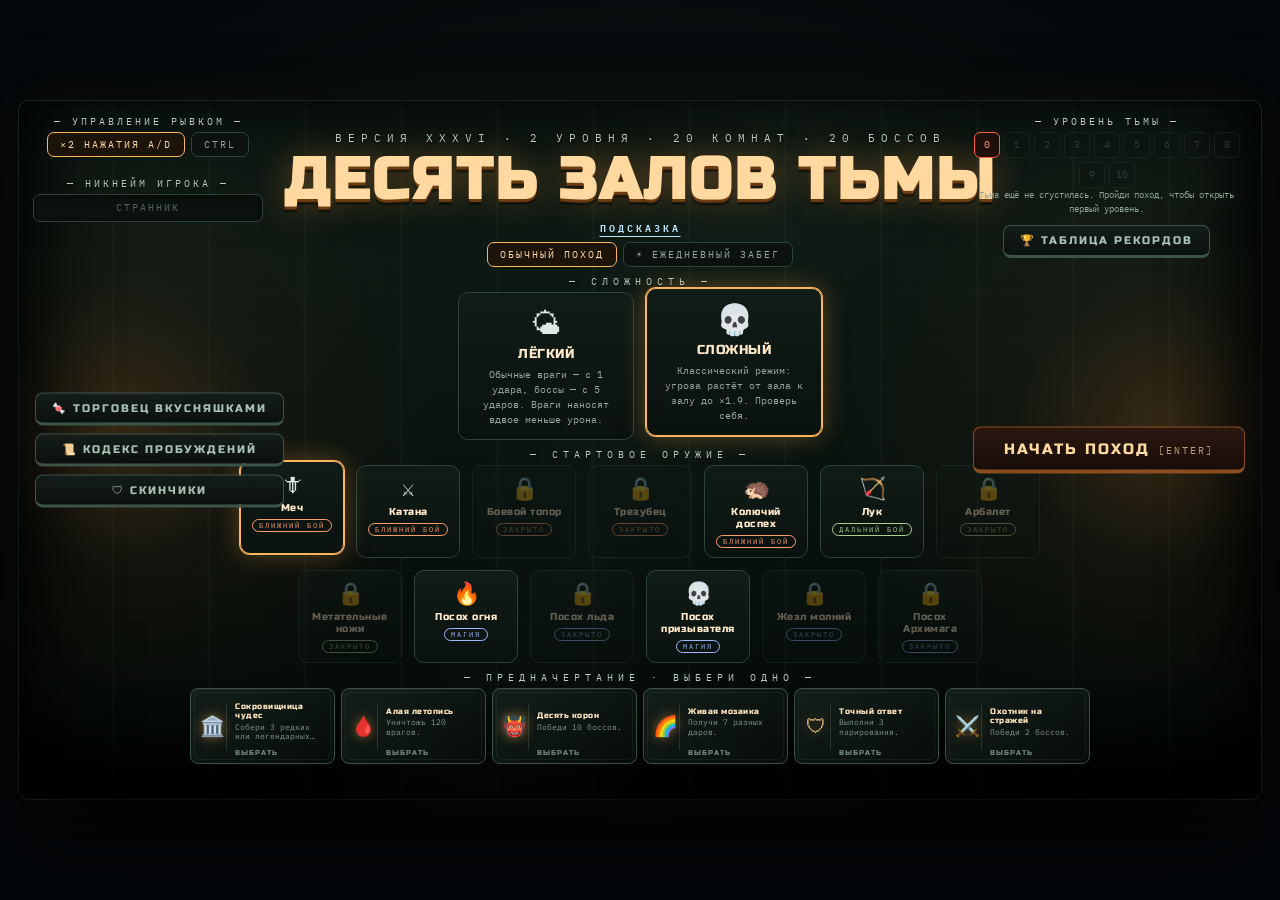
==== commit fd9c33d9: "Publish game version 36" ====
--- a/index.html
+++ b/index.html
@@ -6,7 +6,7 @@
 <meta name="mobile-web-app-capable" content="yes">
 <meta name="apple-mobile-web-app-capable" content="yes">
 <meta name="theme-color" content="#04070a">
-<title>Десять залов тьмы XXXV — охота боссов</title>
+<title>Десять залов тьмы XXXVI — охота боссов</title>
 <link rel="preconnect" href="https://fonts.googleapis.com">
 <link rel="preconnect" href="https://fonts.gstatic.com" crossorigin>
 <link href="https://fonts.googleapis.com/css2?family=Russo+One&family=IBM+Plex+Mono:wght@400;600;700&display=swap" rel="stylesheet">
@@ -550,7 +550,7 @@
 <div id="bossbar"><div class="bname">БОСС</div><div class="btrack"><div id="bossfill"></div></div></div>
 <div id="waveBanner"></div>
 <div class="overlay" id="startOv">
-<div class="kicker">ВЕРСИЯ XXXV · 2 УРОВНЯ · 20 КОМНАТ · 20 БОССОВ</div>
+<div class="kicker">ВЕРСИЯ XXXVI · 2 УРОВНЯ · 20 КОМНАТ · 20 БОССОВ</div>
 <h1 class="title">ДЕСЯТЬ ЗАЛОВ ТЬМЫ</h1>
 <div id="helpSource">
 <p class="lead kb">Выбери сложность и стартовое оружие. У каждого оружия есть умение на ПКМ. <b style="color:#ff9d6b">Всё оружие ближнего боя бьёт в сторону курсора</b> — герой сам разворачивается к прицелу. Двойное нажатие A или D (или CTRL, если включено в настройках) — <b style="color:#9ad0ff">кувырок с кадрами неуязвимости</b> (работает и в воздухе, КД 0.9с): сквозь атаку можно проходить насквозь. <b style="color:#ff9d6b">Ближний бой</b> бьёт сильнее дальнего: удары сбивают врагам замах, сильно отбрасывают, а в руках с ближним оружием есть 12% шанс поглотить входящий урон. Между залами восстанавливается только 2 ♥ — лечиться приходится сердечками с элитных тварей и боссов. <b style="color:#9ad0ff">SHIFT/Q — парирование</b>: попал в окно 0.15с — снаряд летит обратно с двойным уроном, а враг в упор получает по зубам и застывает. <b style="color:#ffd23f">Ближний бой идёт цепочкой из 3 ударов</b>: третий бьёт ×2.3 и сносит врага с ног, но дольше восстанавливается. Оружие <b style="color:#ffd23f">растёт в уровнях</b> и берёт модификаторы в слоты (зажигательный, цепной, вампирский…), а при совпадении условий <b style="color:#ffb0f0">пробуждается</b> в одну из 50 эволюций — см. «Кодекс пробуждений». <b style="color:#ffb0f0">Пробуждение никогда не выдаётся автоматически:</b> в походе необходимо одновременно собрать указанные для него бафы, а само пробуждение не должно быть отключено в святилище. Запись кодекса открывается после получения в бою или покупки в святилище. Стартовые баффы святилища качаются <b style="color:#ffd23f">до 20 уровней</b>. Баффы складываются в <b style="color:#ffb0f0">синергии</b> (яд+кровь = гниль, мороз+молния = цепь, шипы+броня = отражение, огонь+молния = перегрузка). Убийства одним классом оружия копят <b style="color:#c9a0ff">мастерство</b> — три бесплатных пассивки под ближний, дальний бой или магию. В наградах попадаются <b style="color:#8fb4ff">редкие</b> и <b style="color:#ffd23f">★ легендарные</b> дары, меняющие правила. У каждого босса — заучиваемые связки атак, три фазы и своя механика зала. С тварей падают <b style="color:#bfe6ff">души</b> — валюта для реролла наград, кузницы и торговца. Между залами — <b style="color:#9db8ff">выбор пути</b>: бой, элитный зал, сокровищница, кузница, лавка или алтарь со сделкой. В каждом зале — смешанные отряды тварей, затем босс, и у каждого зала <b style="color:#ffb45e">своя фишка</b>: грибы-батуты, обвал сталактитов, трясина, колья из пола, мрак, гололёд, струи пламени, порталы, подъёмники и волны огня. С каждым залом растёт <b style="color:#ff9d7a">угроза</b>: у тварей больше HP и скорости, их больше на арене, а боссы атакуют чаще.</p>
@@ -1188,6 +1188,15 @@
  if(!META.skinLoadout||typeof META.skinLoadout!=='object')META.skinLoadout={};
  if(typeof META.skinLoadout.hero!=='string')META.skinLoadout.hero=typeof META.selectedSkin==='string'?META.selectedSkin:'basic';
  if(typeof META.skinLoadout.weapon!=='string')META.skinLoadout.weapon='';
+ if(!META.migrations||typeof META.migrations!=='object')META.migrations={};
+ /* Одноразовый глобальный сброс версии 36. Флаг хранится в сохранении,
+    поэтому новый прогресс после первого запуска больше не затрагивается. */
+ if(!META.migrations.skinProphecyReset36){
+  p.completed={};p.completionCounts={};p.totalCompletions=0;p.pendingSkinRewards=0;
+  p.selected='';p.offers=prophecyDraw([]);p.rotation=0;p.rewardGranted=0;p.rewardLogicVersion=2;p.resetNoticePending=1;
+  META.skins={};META.skinLoadout={hero:'basic',weapon:''};META.selectedSkin='basic';
+  META.migrations.skinProphecyReset36=Date.now();
+ }
  /* Миграция v34: уже выданные скины сохраняются. Если выполненных
     Предначертаний больше, чем реально открытых наград, недостающее число
     переносится в отложенные награды следующего входа в святилище. */
@@ -1270,10 +1279,11 @@
  return granted;
 }
 function prophecyEnterShrine(){
- const p=prophecyEnsureMeta(),previous=p.offers;p.offers=prophecyDraw(previous);p.selected='';p.rotation=(p.rotation|0)+1;
+ const p=prophecyEnsureMeta(),resetApplied=!!p.resetNoticePending,previous=p.offers;p.offers=prophecyDraw(previous);p.selected='';p.rotation=(p.rotation|0)+1;
+ delete p.resetNoticePending;
  prophecyRunId='';prophecyRunWeapon='';prophecyRunDone=false;prophecyEvent=null;
  const rewards=prophecyGrantPendingSkins();saveMeta();
- return {offers:p.offers.slice(),rewards,allOwned:PROPHECY_SKIN_POOL.every(s=>META.skins[s.id])};
+ return {offers:p.offers.slice(),rewards,resetApplied,allOwned:PROPHECY_SKIN_POOL.every(s=>META.skins[s.id])};
 }
 function prophecyCard(def){
  const p=prophecyEnsureMeta(),progress=prophecyRunId===def.id?prophecyProgress(def.id,false):null;
@@ -7095,7 +7105,7 @@
 }
 /* Общая таблица рекордов. Публичный ключ Supabase предназначен для браузера;
    service_role и другие секреты здесь хранить нельзя. */
-const GAME_VERSION=Number('35');
+const GAME_VERSION=Number('36');
 const PUBLIC_LEADERBOARD={
 url:'https://vwcfsummyzoesvxsnnlo.supabase.co',
 anonKey:'eyJhbGciOiJIUzI1NiIsInR5cCI6IkpXVCJ9.eyJpc3MiOiJzdXBhYmFzZSIsInJlZiI6InZ3Y2ZzdW1teXpvZXN2eHNubmxvIiwicm9sZSI6ImFub24iLCJpYXQiOjE3ODc1OTQ4MTEsImV4cCI6MjEwMzE3MDgxMX0.61Fs_MaS7heZiVG5fxp8-Rc5LBnxp2QHJH9G_6pFjos',
@@ -7990,7 +8000,7 @@
 hudHp=-99;hudKills=-1;hudRoom=-1;hudWpn='';hudDiff='';hudSouls=-1;hudMods='';
 loadRoom(1);
 state='playing';
-/* Локальный стенд художника/баланса: game_35.html?testboss=1..20. */
+/* Локальный стенд художника/баланса: game_36.html?testboss=1..20. */
 const testBoss=+(new URLSearchParams(location.search).get('testboss')||0);
 if(testBoss>=1&&testBoss<=RUN_LEN){room=testBoss;loadRoom(room);mobs=[];projs=[];bossEvents=[];queue=[];spawnBoss();player.hp=Math.max(player.hp,20);S.maxHp=Math.max(S.maxHp,20);if(new URLSearchParams(location.search).has('testberserk'))bossRef.hp=bossRef.maxHp*.24;}
 const testQ=new URLSearchParams(location.search),localTest=location.protocol==='file:'||location.hostname==='localhost'||location.hostname==='127.0.0.1';
@@ -8025,7 +8035,9 @@
 announceShrineReward(shrineResult);
 }
 function announceShrineReward(result){
-if(!result||!Array.isArray(result.rewards)||!result.rewards.length)return;
+if(!result)return;
+if(result.resetApplied){setTimeout(()=>banner('ПРОГРЕСС ОБНУЛЁН','ПРЕДНАЧЕРТАНИЯ И НАГРАДНЫЕ СКИНЫ НАЧИНАЮТСЯ ЗАНОВО'),80);return;}
+if(!Array.isArray(result.rewards)||!result.rewards.length)return;
 const names=result.rewards.map(r=>r.name).join(' · ');
 setTimeout(()=>{banner(result.rewards.length>1?'НАГРАДЫ ПРЕДНАЧЕРТАНИЙ':'НОВЫЙ СКИН ПОЛУЧЕН',names);try{sfx.reward();}catch(e){}},80);
 }
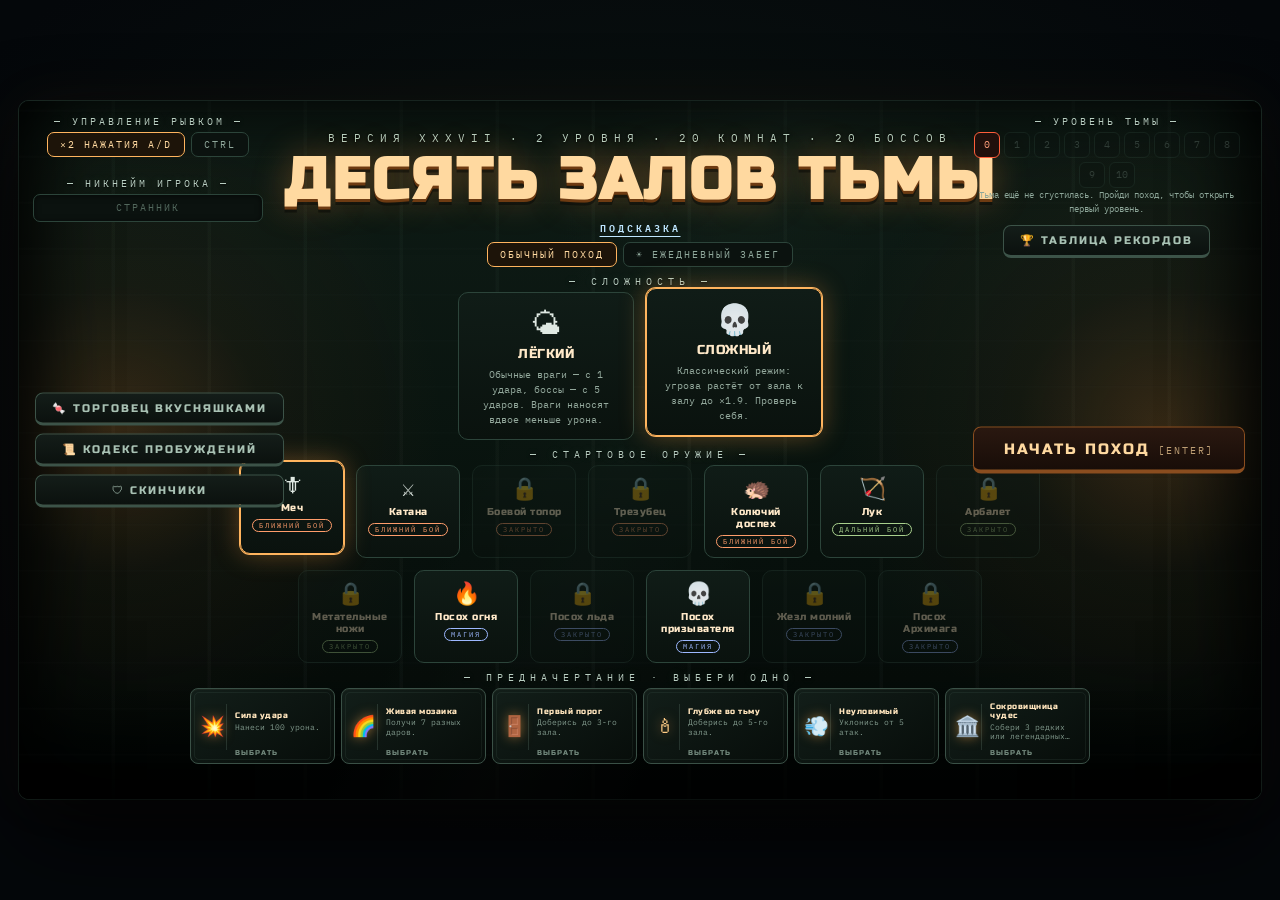
==== commit c413795b: "Publish game version 37" ====
--- a/index.html
+++ b/index.html
@@ -6,7 +6,7 @@
 <meta name="mobile-web-app-capable" content="yes">
 <meta name="apple-mobile-web-app-capable" content="yes">
 <meta name="theme-color" content="#04070a">
-<title>Десять залов тьмы XXXVI — охота боссов</title>
+<title>Десять залов тьмы XXXVII — охота боссов</title>
 <link rel="preconnect" href="https://fonts.googleapis.com">
 <link rel="preconnect" href="https://fonts.gstatic.com" crossorigin>
 <link href="https://fonts.googleapis.com/css2?family=Russo+One&family=IBM+Plex+Mono:wght@400;600;700&display=swap" rel="stylesheet">
@@ -550,7 +550,7 @@
 <div id="bossbar"><div class="bname">БОСС</div><div class="btrack"><div id="bossfill"></div></div></div>
 <div id="waveBanner"></div>
 <div class="overlay" id="startOv">
-<div class="kicker">ВЕРСИЯ XXXVI · 2 УРОВНЯ · 20 КОМНАТ · 20 БОССОВ</div>
+<div class="kicker">ВЕРСИЯ XXXVII · 2 УРОВНЯ · 20 КОМНАТ · 20 БОССОВ</div>
 <h1 class="title">ДЕСЯТЬ ЗАЛОВ ТЬМЫ</h1>
 <div id="helpSource">
 <p class="lead kb">Выбери сложность и стартовое оружие. У каждого оружия есть умение на ПКМ. <b style="color:#ff9d6b">Всё оружие ближнего боя бьёт в сторону курсора</b> — герой сам разворачивается к прицелу. Двойное нажатие A или D (или CTRL, если включено в настройках) — <b style="color:#9ad0ff">кувырок с кадрами неуязвимости</b> (работает и в воздухе, КД 0.9с): сквозь атаку можно проходить насквозь. <b style="color:#ff9d6b">Ближний бой</b> бьёт сильнее дальнего: удары сбивают врагам замах, сильно отбрасывают, а в руках с ближним оружием есть 12% шанс поглотить входящий урон. Между залами восстанавливается только 2 ♥ — лечиться приходится сердечками с элитных тварей и боссов. <b style="color:#9ad0ff">SHIFT/Q — парирование</b>: попал в окно 0.15с — снаряд летит обратно с двойным уроном, а враг в упор получает по зубам и застывает. <b style="color:#ffd23f">Ближний бой идёт цепочкой из 3 ударов</b>: третий бьёт ×2.3 и сносит врага с ног, но дольше восстанавливается. Оружие <b style="color:#ffd23f">растёт в уровнях</b> и берёт модификаторы в слоты (зажигательный, цепной, вампирский…), а при совпадении условий <b style="color:#ffb0f0">пробуждается</b> в одну из 50 эволюций — см. «Кодекс пробуждений». <b style="color:#ffb0f0">Пробуждение никогда не выдаётся автоматически:</b> в походе необходимо одновременно собрать указанные для него бафы, а само пробуждение не должно быть отключено в святилище. Запись кодекса открывается после получения в бою или покупки в святилище. Стартовые баффы святилища качаются <b style="color:#ffd23f">до 20 уровней</b>. Баффы складываются в <b style="color:#ffb0f0">синергии</b> (яд+кровь = гниль, мороз+молния = цепь, шипы+броня = отражение, огонь+молния = перегрузка). Убийства одним классом оружия копят <b style="color:#c9a0ff">мастерство</b> — три бесплатных пассивки под ближний, дальний бой или магию. В наградах попадаются <b style="color:#8fb4ff">редкие</b> и <b style="color:#ffd23f">★ легендарные</b> дары, меняющие правила. У каждого босса — заучиваемые связки атак, три фазы и своя механика зала. С тварей падают <b style="color:#bfe6ff">души</b> — валюта для реролла наград, кузницы и торговца. Между залами — <b style="color:#9db8ff">выбор пути</b>: бой, элитный зал, сокровищница, кузница, лавка или алтарь со сделкой. В каждом зале — смешанные отряды тварей, затем босс, и у каждого зала <b style="color:#ffb45e">своя фишка</b>: грибы-батуты, обвал сталактитов, трясина, колья из пола, мрак, гололёд, струи пламени, порталы, подъёмники и волны огня. С каждым залом растёт <b style="color:#ff9d7a">угроза</b>: у тварей больше HP и скорости, их больше на арене, а боссы атакуют чаще.</p>
@@ -5740,6 +5740,7 @@
 /* ================= ТЕМАТИЧЕСКИЕ БОЕВЫЕ FX СКИНОВ ================= */
 const SKIN_COMBAT_WEAPON_IDS=new Set(['oathblade','moon_katana','verdant_bow','astral_staff']);
 const SKIN_COMBAT_HERO_IDS=new Set(['astral_mage','dusk_ranger']);
+const SKIN_COMBAT_WEAPON_SLOTS={oathblade:'sword',moon_katana:'katana',verdant_bow:'bow',astral_staff:'magic'};
 const SKIN_COMBAT_PALETTES={
 oathblade:['#fff4c2','#e9bc52','#8b5a22'],moon_katana:['#f5fbff','#82cfff','#7664c9'],
 verdant_bow:['#efffc2','#72d978','#28754c'],astral_staff:['#ffffff','#9ac8ff','#8d63e8'],
@@ -5762,7 +5763,10 @@
 if(typeof fxList==='undefined'||!data)return;
 const weapon=data.weapon||(typeof player!=='undefined'?player.weapon:''),slot=skinCombatWeaponSlot(weapon);
 let weaponSkin=slot?skinCombatSelected(slot):'';
-if(!SKIN_COMBAT_WEAPON_IDS.has(weaponSkin)&&slot)weaponSkin=skinCombatSelected('weapon');
+if(!SKIN_COMBAT_WEAPON_IDS.has(weaponSkin)&&slot){
+const selectedWeaponSkin=skinCombatSelected('weapon');
+weaponSkin=SKIN_COMBAT_WEAPON_SLOTS[selectedWeaponSkin]===slot?selectedWeaponSkin:'';
+}
 const heroSkin=skinCombatSelected('hero'),skins=[];
 if(SKIN_COMBAT_WEAPON_IDS.has(weaponSkin))skins.push(weaponSkin);
 if(SKIN_COMBAT_HERO_IDS.has(heroSkin)&&heroSkin!==weaponSkin)skins.push(heroSkin);
@@ -7105,7 +7109,7 @@
 }
 /* Общая таблица рекордов. Публичный ключ Supabase предназначен для браузера;
    service_role и другие секреты здесь хранить нельзя. */
-const GAME_VERSION=Number('36');
+const GAME_VERSION=Number('37');
 const PUBLIC_LEADERBOARD={
 url:'https://vwcfsummyzoesvxsnnlo.supabase.co',
 anonKey:'eyJhbGciOiJIUzI1NiIsInR5cCI6IkpXVCJ9.eyJpc3MiOiJzdXBhYmFzZSIsInJlZiI6InZ3Y2ZzdW1teXpvZXN2eHNubmxvIiwicm9sZSI6ImFub24iLCJpYXQiOjE3ODc1OTQ4MTEsImV4cCI6MjEwMzE3MDgxMX0.61Fs_MaS7heZiVG5fxp8-Rc5LBnxp2QHJH9G_6pFjos',
@@ -8000,7 +8004,7 @@
 hudHp=-99;hudKills=-1;hudRoom=-1;hudWpn='';hudDiff='';hudSouls=-1;hudMods='';
 loadRoom(1);
 state='playing';
-/* Локальный стенд художника/баланса: game_36.html?testboss=1..20. */
+/* Локальный стенд художника/баланса: game_37.html?testboss=1..20. */
 const testBoss=+(new URLSearchParams(location.search).get('testboss')||0);
 if(testBoss>=1&&testBoss<=RUN_LEN){room=testBoss;loadRoom(room);mobs=[];projs=[];bossEvents=[];queue=[];spawnBoss();player.hp=Math.max(player.hp,20);S.maxHp=Math.max(S.maxHp,20);if(new URLSearchParams(location.search).has('testberserk'))bossRef.hp=bossRef.maxHp*.24;}
 const testQ=new URLSearchParams(location.search),localTest=location.protocol==='file:'||location.hostname==='localhost'||location.hostname==='127.0.0.1';
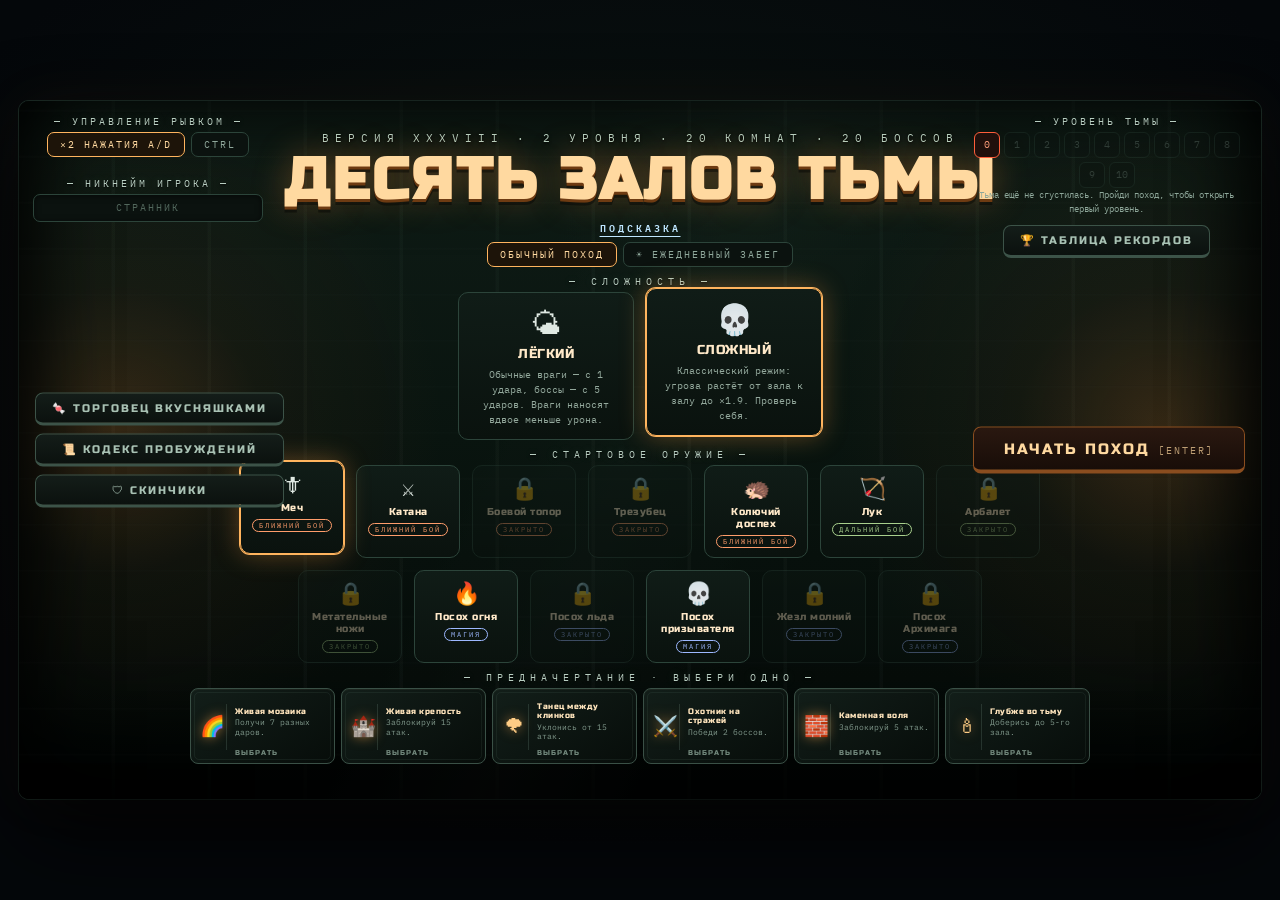
==== commit 5e5c424d: "Publish game version 38" ====
--- a/index.html
+++ b/index.html
@@ -6,7 +6,7 @@
 <meta name="mobile-web-app-capable" content="yes">
 <meta name="apple-mobile-web-app-capable" content="yes">
 <meta name="theme-color" content="#04070a">
-<title>Десять залов тьмы XXXVII — охота боссов</title>
+<title>Десять залов тьмы XXXVIII — охота боссов</title>
 <link rel="preconnect" href="https://fonts.googleapis.com">
 <link rel="preconnect" href="https://fonts.gstatic.com" crossorigin>
 <link href="https://fonts.googleapis.com/css2?family=Russo+One&family=IBM+Plex+Mono:wght@400;600;700&display=swap" rel="stylesheet">
@@ -550,7 +550,7 @@
 <div id="bossbar"><div class="bname">БОСС</div><div class="btrack"><div id="bossfill"></div></div></div>
 <div id="waveBanner"></div>
 <div class="overlay" id="startOv">
-<div class="kicker">ВЕРСИЯ XXXVII · 2 УРОВНЯ · 20 КОМНАТ · 20 БОССОВ</div>
+<div class="kicker">ВЕРСИЯ XXXVIII · 2 УРОВНЯ · 20 КОМНАТ · 20 БОССОВ</div>
 <h1 class="title">ДЕСЯТЬ ЗАЛОВ ТЬМЫ</h1>
 <div id="helpSource">
 <p class="lead kb">Выбери сложность и стартовое оружие. У каждого оружия есть умение на ПКМ. <b style="color:#ff9d6b">Всё оружие ближнего боя бьёт в сторону курсора</b> — герой сам разворачивается к прицелу. Двойное нажатие A или D (или CTRL, если включено в настройках) — <b style="color:#9ad0ff">кувырок с кадрами неуязвимости</b> (работает и в воздухе, КД 0.9с): сквозь атаку можно проходить насквозь. <b style="color:#ff9d6b">Ближний бой</b> бьёт сильнее дальнего: удары сбивают врагам замах, сильно отбрасывают, а в руках с ближним оружием есть 12% шанс поглотить входящий урон. Между залами восстанавливается только 2 ♥ — лечиться приходится сердечками с элитных тварей и боссов. <b style="color:#9ad0ff">SHIFT/Q — парирование</b>: попал в окно 0.15с — снаряд летит обратно с двойным уроном, а враг в упор получает по зубам и застывает. <b style="color:#ffd23f">Ближний бой идёт цепочкой из 3 ударов</b>: третий бьёт ×2.3 и сносит врага с ног, но дольше восстанавливается. Оружие <b style="color:#ffd23f">растёт в уровнях</b> и берёт модификаторы в слоты (зажигательный, цепной, вампирский…), а при совпадении условий <b style="color:#ffb0f0">пробуждается</b> в одну из 50 эволюций — см. «Кодекс пробуждений». <b style="color:#ffb0f0">Пробуждение никогда не выдаётся автоматически:</b> в походе необходимо одновременно собрать указанные для него бафы, а само пробуждение не должно быть отключено в святилище. Запись кодекса открывается после получения в бою или покупки в святилище. Стартовые баффы святилища качаются <b style="color:#ffd23f">до 20 уровней</b>. Баффы складываются в <b style="color:#ffb0f0">синергии</b> (яд+кровь = гниль, мороз+молния = цепь, шипы+броня = отражение, огонь+молния = перегрузка). Убийства одним классом оружия копят <b style="color:#c9a0ff">мастерство</b> — три бесплатных пассивки под ближний, дальний бой или магию. В наградах попадаются <b style="color:#8fb4ff">редкие</b> и <b style="color:#ffd23f">★ легендарные</b> дары, меняющие правила. У каждого босса — заучиваемые связки атак, три фазы и своя механика зала. С тварей падают <b style="color:#bfe6ff">души</b> — валюта для реролла наград, кузницы и торговца. Между залами — <b style="color:#9db8ff">выбор пути</b>: бой, элитный зал, сокровищница, кузница, лавка или алтарь со сделкой. В каждом зале — смешанные отряды тварей, затем босс, и у каждого зала <b style="color:#ffb45e">своя фишка</b>: грибы-батуты, обвал сталактитов, трясина, колья из пола, мрак, гололёд, струи пламени, порталы, подъёмники и волны огня. С каждым залом растёт <b style="color:#ff9d7a">угроза</b>: у тварей больше HP и скорости, их больше на арене, а боссы атакуют чаще.</p>
@@ -1512,26 +1512,30 @@
  const id=HZ.id;HZ.cool-=dt;
  if(id==='tide'){
   HZ.waterY=GROUND-115-Math.sin(HZ.t*.55)*105;
-  if(!p.dead&&p.y>HZ.waterY){p.vy-=GRAV*.72*dt;p.vx+=Math.sin(HZ.t*.9)*70*dt;if(rand()<dt*12)spawnParts(1,p.x+rnd(-12,12),p.y-rnd(0,45),'#9ff3ff',45,.5,'spark',-80);}
+  if(!p.dead&&p.y>HZ.waterY){p.vy-=GRAV*.86*dt;p.vx+=Math.sin(HZ.t*.9)*140*dt;if(rand()<dt*12)spawnParts(1,p.x+rnd(-12,12),p.y-rnd(0,45),'#9ff3ff',45,.5,'spark',-80);}
  }else if(id==='wind'){
-  if(HZ.cool<=0){HZ.cool=4.5;HZ.windDir*=-1;popup(W/2,120,HZ.windDir>0?'ВЕТЕР →':'← ВЕТЕР','#bcecff',true);}
-  const push=HZ.windDir*(p.grounded?75:190);p.vx+=push*dt;for(const pr of projs){pr.vx+=HZ.windDir*35*dt;}
+  if(HZ.cool<=0){HZ.cool=2.7;HZ.windDir*=-1;popup(W/2,120,HZ.windDir>0?'ВЕТЕР →':'← ВЕТЕР','#bcecff',true);}
+  const push=HZ.windDir*(p.grounded?120:300);p.vx+=push*dt;for(const pr of projs){pr.vx+=HZ.windDir*60*dt;}
  }else if(id==='gravity'){
-  HZ.core.x=W/2+Math.sin(HZ.t*.45)*300;HZ.core.y=260+Math.cos(HZ.t*.6)*90;
-  const dx=HZ.core.x-p.x,dy=HZ.core.y-(p.y-25),L=Math.hypot(dx,dy)||1;p.vx+=dx/L*180*dt;p.vy+=dy/L*150*dt;
-  for(const pr of projs){const qx=HZ.core.x-pr.x,qy=HZ.core.y-pr.y,Q=Math.hypot(qx,qy)||1;pr.vx+=qx/Q*65*dt;pr.vy+=qy/Q*65*dt;}
+  HZ.core.x=W/2+Math.sin(HZ.t*.45)*340;HZ.core.y=260+Math.cos(HZ.t*.6)*110;
+  const dx=HZ.core.x-p.x,dy=HZ.core.y-(p.y-25),L=Math.hypot(dx,dy)||1,gravReach=clamp(1-L/1100,.45,1);p.vx+=dx/L*230*gravReach*dt;p.vy+=dy/L*190*gravReach*dt;
+  for(const pr of projs){const qx=HZ.core.x-pr.x,qy=HZ.core.y-pr.y,Q=Math.hypot(qx,qy)||1,curveReach=clamp(1-Q/1200,.5,1);pr.vx+=qx/Q*105*curveReach*dt;pr.vy+=qy/Q*105*curveReach*dt;}
  }else if(id==='conveyor'){
   if(HZ.cool<=0){HZ.cool=3.6;HZ.windDir*=-1;HZ.a2.push({kind:'knife',x:clamp(p.x+rnd(-160,160),40,W-40),warn:.8,life:1.1});}
-  if(p.grounded)p.vx+=HZ.windDir*145*dt;
+  if(p.grounded){
+   const belt=plats.find(pl=>Math.abs(p.y-pl.y)<4&&p.x>pl.x-14&&p.x<pl.x+pl.w+14);
+   const beltDir=belt&&belt.ground?HZ.windDir:((belt&&belt.convDir)||HZ.windDir)*HZ.windDir;
+   p.x=clamp(p.x+beltDir*290*dt,13,W-13);
+  }
  }else{
   if(HZ.cool<=0){
-   HZ.cool=id==='threads'?2.8:rnd(2.5,3.8);
-   if(id==='ink')HZ.a2.push({kind:'line',x1:rand()<.5?0:rnd(80,W-80),y1:rand()<.5?p.y-25:70,x2:rand()<.5?W:rnd(80,W-80),y2:rand()<.5?p.y-25:GROUND,warn:.85,life:.8});
-   else if(id==='stage')HZ.a2.push({kind:'curtain',x:rand()<.5?0:W*.58,w:W*.42,warn:.9,life:1.0});
-   else if(id==='honey')HZ.a2.push({kind:'honey',x:clamp(p.x+rnd(-130,130),70,W-70),y:p.y-20,r:95,warn:.75,life:3.4});
-   else if(id==='growth')HZ.a2.push({kind:'flower',x:clamp(p.x+rnd(-180,180),45,W-45),y:GROUND-8,r:58,warn:.9,life:1.2});
+   HZ.cool=id==='threads'?1.65:(id==='stage'?rnd(1.6,2.4):rnd(2.5,3.8));
+   if(id==='ink')HZ.a2.push({kind:'line',x1:rand()<.5?0:rnd(80,W-80),y1:rand()<.5?p.y-25:70,x2:rand()<.5?W:rnd(80,W-80),y2:rand()<.5?p.y-25:GROUND,warn:.5,life:.8});
+   else if(id==='stage')HZ.a2.push({kind:'curtain',x:rand()<.5?0:W*.58,w:W*.42,warn:.65,life:1.0});
+   else if(id==='honey')HZ.a2.push({kind:'honey',x:clamp(p.x+rnd(-130,130),70,W-70),y:p.y-20,r:130,warn:.75,life:3.4});
+   else if(id==='growth')HZ.a2.push({kind:'flower',x:clamp(p.x+rnd(-180,180),45,W-45),y:GROUND-8,r:85,warn:.9,life:1.2});
    else if(id==='fragile')for(let k=0;k<3;k++)HZ.a2.push({kind:'shard',x:clamp(p.x+(k-1)*95,35,W-35),warn:.7+k*.18,life:1.1});
-   else if(id==='threads'){const x1=rnd(30,W-30),y1=rnd(90,GROUND-40),x2=rnd(30,W-30),y2=rnd(90,GROUND-40);HZ.a2.push({kind:'thread',x1,y1,x2,y2,warn:.9,life:1.6});}
+   else if(id==='threads'){const x1=rnd(30,W-30),y1=rnd(90,GROUND-40),x2=rnd(30,W-30),y2=rnd(90,GROUND-40);HZ.a2.push({kind:'thread',x1,y1,x2,y2,warn:.65,life:1.6});}
   }
  }
  for(const e of HZ.a2||[]){
@@ -1543,7 +1547,7 @@
   else if(e.kind==='honey'){hit=false;if(Math.hypot(p.x-e.x,(p.y-25)-e.y)<e.r)p.webT=.25;}
   else if(e.kind==='flower')hit=Math.hypot(p.x-e.x,p.y-e.y)<e.r;
   else if(e.kind==='shard'||e.kind==='knife')hit=Math.abs(p.x-e.x)<24;
-  if(hit)damagePlayer(p.x<(e.x||W/2)?-1:1,null,e.kind==='honey'?.25:.55);
+  if(hit)damagePlayer(p.x<(e.x||W/2)?-1:1,null,e.kind==='honey'?.25:(e.kind==='shard'?4.5:.55),false,false,false,false,e.kind==='shard');
  }
  HZ.a2=(HZ.a2||[]).filter(e=>e.warn>0||e.life>0);
 }
@@ -1639,9 +1643,14 @@
 }else if(HZ.id==='wind'){
  ctx.strokeStyle='rgba(190,236,255,.25)';ctx.lineWidth=2;for(let k=0;k<12;k++){const x=((time*180*(HZ.windDir||1)+k*137)%W+W)%W,y=90+(k*71)%430;ctx.beginPath();ctx.moveTo(x,y);ctx.lineTo(x-(HZ.windDir||1)*70,y+Math.sin(k)*8);ctx.stroke();}
 }else if(HZ.id==='gravity'&&HZ.core){
- const q=HZ.core;ctx.save();ctx.globalCompositeOperation='lighter';for(let k=0;k<4;k++){ctx.strokeStyle=`rgba(169,200,255,${.5-k*.09})`;ctx.lineWidth=3;ctx.beginPath();ctx.arc(q.x,q.y,20+k*16,time*(k%2?-.5:.5)+k,time*(k%2?-.5:.5)+k+4.8);ctx.stroke();}ctx.restore();
+ const q=HZ.core;ctx.save();ctx.globalCompositeOperation='lighter';for(let k=0;k<5;k++){ctx.strokeStyle=`rgba(169,200,255,${.55-k*.08})`;ctx.lineWidth=3;ctx.beginPath();ctx.arc(q.x,q.y,22+k*22,time*(k%2?-.5:.5)+k,time*(k%2?-.5:.5)+k+4.8);ctx.stroke();}ctx.restore();
 }else if(HZ.id==='conveyor'){
- ctx.fillStyle='rgba(20,15,15,.7)';ctx.fillRect(0,GROUND-10,W,14);ctx.strokeStyle='#d4a36a';ctx.lineWidth=2;for(let x=0;x<W;x+=55){const q=(x+time*80*(HZ.windDir||1))%W;ctx.beginPath();ctx.moveTo(q,GROUND-9);ctx.lineTo(q+(HZ.windDir||1)*24,GROUND-3);ctx.stroke();}
+ ctx.strokeStyle='#d4a36a';ctx.lineWidth=2;
+ for(const pl of plats){
+  const dir=pl.ground?(HZ.windDir||1):(pl.convDir||1)*(HZ.windDir||1),y=pl.y-7;
+  ctx.fillStyle='rgba(20,15,15,.7)';ctx.fillRect(pl.x,y-3,pl.w,12);
+  for(let x=pl.x+18;x<pl.x+pl.w-10;x+=55){const shift=(time*145*dir)%55,q=x+shift;ctx.beginPath();ctx.moveTo(q,y);ctx.lineTo(q+dir*24,y+6);ctx.stroke();}
+ }
 }
 for(const e of HZ.a2||[]){const warning=e.warn>0,a=warning?.35+.35*Math.sin(time*20):clamp(e.life,0,1);ctx.save();ctx.globalCompositeOperation='lighter';ctx.strokeStyle=`rgba(255,110,90,${a})`;ctx.fillStyle=`rgba(255,90,70,${a*.16})`;ctx.lineWidth=warning?2:8;ctx.setLineDash(warning?[9,7]:[]);
  if(e.kind==='line'||e.kind==='thread'){if(e.kind==='thread')ctx.strokeStyle=`rgba(243,207,114,${a})`;ctx.beginPath();ctx.moveTo(e.x1,e.y1);ctx.lineTo(e.x2,e.y2);ctx.stroke();}
@@ -1760,7 +1769,6 @@
 d2.fillStyle='rgba(3,4,8,.93)';d2.fillRect(0,0,W,H);
 d2.globalCompositeOperation='destination-out';
 const holes=[{x:p.x,y:p.y-26,r:172+Math.sin(time*3)*7}];
-if(bossRef)holes.push({x:bossRef.x,y:bossRef.y-bossRef.h/2,r:115});
 for(const d of decos)if(d.t==='candle')holes.push({x:d.x,y:GROUND-18,r:82});
 for(const s of strikes)holes.push({x:s.x,y:GROUND-60,r:90});
 for(const h of holes){
@@ -2069,6 +2077,7 @@
 buildDeco(theme);
 plats=[{x:-40,y:GROUND,w:W+80,h:80,ground:true},...LAYOUTS[theme.layout].map(p=>({...p}))];
 initHazard(cyc(i)+1);
+if(HZ.id==='conveyor')plats.forEach((pl,k)=>{if(!pl.ground)pl.convDir=k%2?1:-1;});
 if(HZ.id==='lifts'){
 /* Первая низкая платформа — постоянная точка входа; остальные пять работают как подъёмники. */
 plats.forEach((pl,k)=>{if(k>1)pl.mv={y0:pl.y,amp:k===2?60:88,sp:.6+k*.13,ph:k*2.1};});
@@ -3397,7 +3406,7 @@
 fxList.push({type:'thornretaliate',x:player.x,y:player.y-28,tx:src.x,ty:src.y-src.h*.5,col:(findEvo(curEvoId())||{}).col||'#b8d08a',life:.38,max:.38});
 popup(player.x,player.y-72,blocked?'ШИПЫ · БЛОК':'ШИПЫ ОТВЕЧАЮТ','#b8d08a');
 }
-function damagePlayer(from,m,dmg,rage,bossSource,mobSource,abilitySource){
+function damagePlayer(from,m,dmg,rage,bossSource,mobSource,abilitySource,highImpact){
 const p=player;
 if(p.inv>0||p.dead)return;
 /* ЭВОЛЮЦИИ: получение урона сбрасывает серии стиля */
@@ -3448,7 +3457,7 @@
 }
 let take=(difficulty==='easy'?DMG*.5:DMG)*S.takeMul;
 const dep=endless?Math.max(0,room-ABYSS_START):0;
-const hitCap=S.maxHp*(endless?Math.min(.9,.55+dep*.01):.5);
+const hitCap=S.maxHp*(highImpact ? .9 : (endless?Math.min(.9,.55+dep*.01):.5));
 take=Math.min(take,Math.max(1,hitCap));
 p.hp-=take;
 DMG=take;
@@ -5054,7 +5063,7 @@
 }else{
 let enemyBogged=false,bogged=activeCfg.flight?false:onBogSurface(p);
 if(!activeCfg.flight)for(const f of fxList)if(f.type==='mire'&&f.enemy&&p.grounded&&Math.abs(p.x-f.x)<86){bogged=true;enemyBogged=true;break;}
-const iceGrip=HZ.iceT>0?Math.max(.7,2.1/enemyDebuffPower()):2.1;
+const iceGrip=HZ.iceT>0?Math.max(.7,1.05/enemyDebuffPower()):1.05;
 const grip=activeCfg.directionalFlight?12:(p.grounded?((HZ.id==='slip'||HZ.iceT>0)?iceGrip:14):8);
 let moveMul=activeCfg.flight?.5:1;
 if(HZ.id==='slip'&&onUpperSurface(p))moveMul*=.5;
@@ -7109,7 +7118,7 @@
 }
 /* Общая таблица рекордов. Публичный ключ Supabase предназначен для браузера;
    service_role и другие секреты здесь хранить нельзя. */
-const GAME_VERSION=Number('37');
+const GAME_VERSION=Number('38');
 const PUBLIC_LEADERBOARD={
 url:'https://vwcfsummyzoesvxsnnlo.supabase.co',
 anonKey:'eyJhbGciOiJIUzI1NiIsInR5cCI6IkpXVCJ9.eyJpc3MiOiJzdXBhYmFzZSIsInJlZiI6InZ3Y2ZzdW1teXpvZXN2eHNubmxvIiwicm9sZSI6ImFub24iLCJpYXQiOjE3ODc1OTQ4MTEsImV4cCI6MjEwMzE3MDgxMX0.61Fs_MaS7heZiVG5fxp8-Rc5LBnxp2QHJH9G_6pFjos',
@@ -8004,7 +8013,7 @@
 hudHp=-99;hudKills=-1;hudRoom=-1;hudWpn='';hudDiff='';hudSouls=-1;hudMods='';
 loadRoom(1);
 state='playing';
-/* Локальный стенд художника/баланса: game_37.html?testboss=1..20. */
+/* Локальный стенд художника/баланса: game_38.html?testboss=1..20. */
 const testBoss=+(new URLSearchParams(location.search).get('testboss')||0);
 if(testBoss>=1&&testBoss<=RUN_LEN){room=testBoss;loadRoom(room);mobs=[];projs=[];bossEvents=[];queue=[];spawnBoss();player.hp=Math.max(player.hp,20);S.maxHp=Math.max(S.maxHp,20);if(new URLSearchParams(location.search).has('testberserk'))bossRef.hp=bossRef.maxHp*.24;}
 const testQ=new URLSearchParams(location.search),localTest=location.protocol==='file:'||location.hostname==='localhost'||location.hostname==='127.0.0.1';
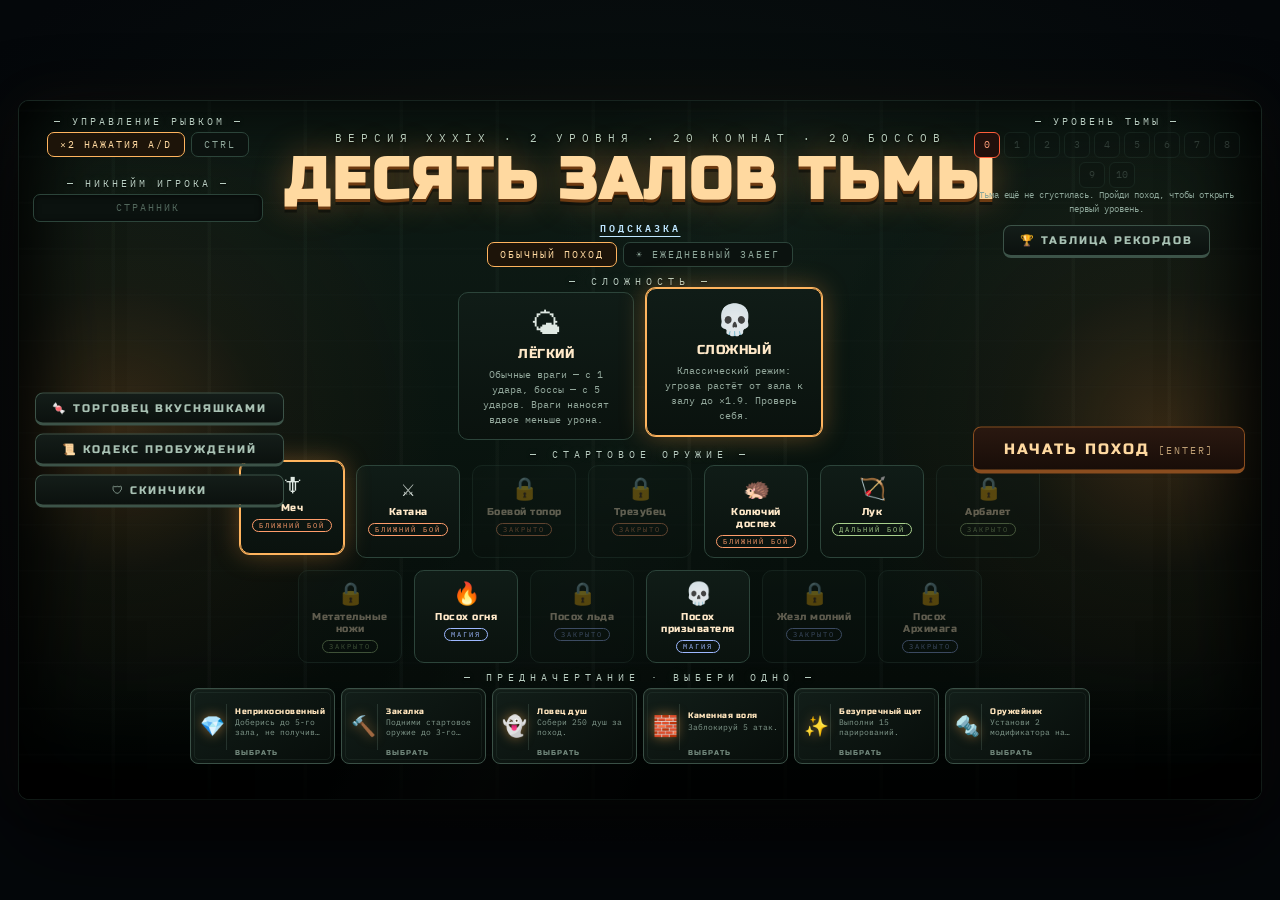
==== commit 780d7b9c: "Publish game version 39" ====
--- a/index.html
+++ b/index.html
@@ -6,7 +6,7 @@
 <meta name="mobile-web-app-capable" content="yes">
 <meta name="apple-mobile-web-app-capable" content="yes">
 <meta name="theme-color" content="#04070a">
-<title>Десять залов тьмы XXXVIII — охота боссов</title>
+<title>Десять залов тьмы XXXIX — охота боссов</title>
 <link rel="preconnect" href="https://fonts.googleapis.com">
 <link rel="preconnect" href="https://fonts.gstatic.com" crossorigin>
 <link href="https://fonts.googleapis.com/css2?family=Russo+One&family=IBM+Plex+Mono:wght@400;600;700&display=swap" rel="stylesheet">
@@ -550,7 +550,7 @@
 <div id="bossbar"><div class="bname">БОСС</div><div class="btrack"><div id="bossfill"></div></div></div>
 <div id="waveBanner"></div>
 <div class="overlay" id="startOv">
-<div class="kicker">ВЕРСИЯ XXXVIII · 2 УРОВНЯ · 20 КОМНАТ · 20 БОССОВ</div>
+<div class="kicker">ВЕРСИЯ XXXIX · 2 УРОВНЯ · 20 КОМНАТ · 20 БОССОВ</div>
 <h1 class="title">ДЕСЯТЬ ЗАЛОВ ТЬМЫ</h1>
 <div id="helpSource">
 <p class="lead kb">Выбери сложность и стартовое оружие. У каждого оружия есть умение на ПКМ. <b style="color:#ff9d6b">Всё оружие ближнего боя бьёт в сторону курсора</b> — герой сам разворачивается к прицелу. Двойное нажатие A или D (или CTRL, если включено в настройках) — <b style="color:#9ad0ff">кувырок с кадрами неуязвимости</b> (работает и в воздухе, КД 0.9с): сквозь атаку можно проходить насквозь. <b style="color:#ff9d6b">Ближний бой</b> бьёт сильнее дальнего: удары сбивают врагам замах, сильно отбрасывают, а в руках с ближним оружием есть 12% шанс поглотить входящий урон. Между залами восстанавливается только 2 ♥ — лечиться приходится сердечками с элитных тварей и боссов. <b style="color:#9ad0ff">SHIFT/Q — парирование</b>: попал в окно 0.15с — снаряд летит обратно с двойным уроном, а враг в упор получает по зубам и застывает. <b style="color:#ffd23f">Ближний бой идёт цепочкой из 3 ударов</b>: третий бьёт ×2.3 и сносит врага с ног, но дольше восстанавливается. Оружие <b style="color:#ffd23f">растёт в уровнях</b> и берёт модификаторы в слоты (зажигательный, цепной, вампирский…), а при совпадении условий <b style="color:#ffb0f0">пробуждается</b> в одну из 50 эволюций — см. «Кодекс пробуждений». <b style="color:#ffb0f0">Пробуждение никогда не выдаётся автоматически:</b> в походе необходимо одновременно собрать указанные для него бафы, а само пробуждение не должно быть отключено в святилище. Запись кодекса открывается после получения в бою или покупки в святилище. Стартовые баффы святилища качаются <b style="color:#ffd23f">до 20 уровней</b>. Баффы складываются в <b style="color:#ffb0f0">синергии</b> (яд+кровь = гниль, мороз+молния = цепь, шипы+броня = отражение, огонь+молния = перегрузка). Убийства одним классом оружия копят <b style="color:#c9a0ff">мастерство</b> — три бесплатных пассивки под ближний, дальний бой или магию. В наградах попадаются <b style="color:#8fb4ff">редкие</b> и <b style="color:#ffd23f">★ легендарные</b> дары, меняющие правила. У каждого босса — заучиваемые связки атак, три фазы и своя механика зала. С тварей падают <b style="color:#bfe6ff">души</b> — валюта для реролла наград, кузницы и торговца. Между залами — <b style="color:#9db8ff">выбор пути</b>: бой, элитный зал, сокровищница, кузница, лавка или алтарь со сделкой. В каждом зале — смешанные отряды тварей, затем босс, и у каждого зала <b style="color:#ffb45e">своя фишка</b>: грибы-батуты, обвал сталактитов, трясина, колья из пола, мрак, гололёд, струи пламени, порталы, подъёмники и волны огня. С каждым залом растёт <b style="color:#ff9d7a">угроза</b>: у тварей больше HP и скорости, их больше на арене, а боссы атакуют чаще.</p>
@@ -5746,6 +5746,143 @@
  if(i===9&&n)for(let k=0;k<n;k++){const an=-Math.PI/2+k*6.283/n,x=cx+Math.cos(an)*68,y=cy+Math.sin(an)*48;ctx.strokeStyle='#ffd23f';ctx.lineWidth=4;ctx.beginPath();ctx.moveTo(x-10,y+6);ctx.lineTo(x-7,y-8);ctx.lineTo(x,y);ctx.lineTo(x+7,y-10);ctx.lineTo(x+11,y+6);ctx.stroke();}
  ctx.globalCompositeOperation='source-over';ctx.restore();
 }
+/* ========== АКТ I · УНИКАЛЬНЫЕ МОДЕЛИ БОССОВ И АНИМАЦИИ АТАК ========== */
+function a1Poly(points,top,bottom,edge='rgba(245,245,255,.75)',lw=2){
+ let lo=0,hi=0;for(const p of points){lo=Math.min(lo,p[1]);hi=Math.max(hi,p[1]);}
+ const g=ctx.createLinearGradient(0,lo,0,hi||1);g.addColorStop(0,top);g.addColorStop(1,bottom);
+ ctx.fillStyle=g;ctx.strokeStyle=edge;ctx.lineWidth=lw;ctx.beginPath();points.forEach((p,i)=>i?ctx.lineTo(p[0],p[1]):ctx.moveTo(p[0],p[1]));ctx.closePath();ctx.fill();ctx.stroke();
+}
+function a1Joint(x,y,r,fill,edge='rgba(255,255,255,.55)'){ctx.fillStyle=fill;ctx.strokeStyle=edge;ctx.lineWidth=1.6;ctx.beginPath();ctx.arc(x,y,r,0,7);ctx.fill();ctx.stroke();}
+function a1Bone(x1,y1,x2,y2,w=7,col='#ddd7c7'){ctx.strokeStyle=col;ctx.lineWidth=w;ctx.lineCap='round';ctx.beginPath();ctx.moveTo(x1,y1);ctx.lineTo(x2,y2);ctx.stroke();ctx.lineCap='butt';a1Joint(x1,y1,w*.42,col);a1Joint(x2,y2,w*.38,col);}
+function a1Rune(x,y,r,col,rot=0,n=6){ctx.save();ctx.translate(x,y);ctx.rotate(rot);ctx.strokeStyle=col;ctx.lineWidth=1.8;ctx.beginPath();for(let k=0;k<n;k++){const a=-Math.PI/2+k*6.283/n,qx=Math.cos(a)*r,qy=Math.sin(a)*r;k?ctx.lineTo(qx,qy):ctx.moveTo(qx,qy);}ctx.closePath();ctx.stroke();ctx.beginPath();ctx.arc(0,0,r*.48,0,7);ctx.stroke();ctx.restore();}
+function a1Glow(x,y,r,col,a=.5){ctx.save();ctx.globalCompositeOperation='lighter';const g=ctx.createRadialGradient(x,y,0,x,y,r);g.addColorStop(0,hexA(col,a));g.addColorStop(1,hexA(col,0));ctx.fillStyle=g;ctx.beginPath();ctx.arc(x,y,r,0,7);ctx.fill();ctx.restore();}
+function a1Feather(x,y,len,wid,ang,col='#d9e6f3'){ctx.save();ctx.translate(x,y);ctx.rotate(ang);ctx.fillStyle=col;ctx.strokeStyle='rgba(255,255,255,.65)';ctx.lineWidth=1.2;ctx.beginPath();ctx.moveTo(0,0);ctx.quadraticCurveTo(len*.55,-wid,len,0);ctx.quadraticCurveTo(len*.55,wid,0,0);ctx.fill();ctx.stroke();ctx.strokeStyle='rgba(50,70,95,.55)';ctx.beginPath();ctx.moveTo(2,0);ctx.lineTo(len-2,0);ctx.stroke();ctx.restore();}
+function a1AttackPulse(m,col){
+ const active=m.state==='windup'||m.sigPoseT>0||m.bossAtk,cy=-m.h*.55;if(!active)return;
+ const q=1-clamp((m.sigPoseT||0)/1.1,0,1),p=.5+.5*Math.sin(time*16);
+ ctx.save();ctx.globalCompositeOperation='lighter';ctx.strokeStyle=hexA(col,.28+p*.28);ctx.lineWidth=2.5;ctx.beginPath();ctx.arc(0,cy,m.h*(.48+q*.18)+p*4,0,7);ctx.stroke();ctx.restore();
+}
+function drawMatriarch(m){
+ const h=m.h,s=m.sigPose||'',flap=Math.sin(m.wobT*5),dive=s==='crossdive'||m.bossAtk==='charge',vortex=s==='wingvortex';
+ ctx.save();ctx.translate(0,Math.sin(m.wobT*2)*3);if(dive)ctx.rotate(-.18);
+ for(const side of [-1,1])for(let k=0;k<3;k++){
+  const spread=vortex?1.35:(dive?.72:1),ang=side*((.18+k*.24)+flap*.07)*(dive?.45:1),x=side*(8+k*6),y=-h*.62+k*9;
+  ctx.save();ctx.translate(x,y);ctx.rotate(ang);const rx=(50-k*7)*spread,ry=13+k*3;
+  const g=ctx.createLinearGradient(0,-ry,rx,ry);g.addColorStop(0,'rgba(92,126,160,.92)');g.addColorStop(.7,'rgba(178,211,231,.72)');g.addColorStop(1,'rgba(238,248,255,.25)');ctx.fillStyle=g;ctx.strokeStyle='#bfe5f5';ctx.lineWidth=1.6;ctx.beginPath();ctx.ellipse(side*rx*.55,0,rx,ry,0,0,7);ctx.fill();ctx.stroke();
+  ctx.strokeStyle='rgba(245,252,255,.45)';ctx.lineWidth=1;for(let n=1;n<5;n++){ctx.beginPath();ctx.moveTo(0,0);ctx.lineTo(side*rx*(.35+n*.14),(n-2.5)*ry*.28);ctx.stroke();}ctx.restore();
+ }
+ if(s==='returnfeathers')for(let k=0;k<7;k++){const a=time*2+k*.9;a1Feather(Math.cos(a)*52,-h*.55+Math.sin(a)*32,18,4,a,'#edf7ff');}
+ a1Poly([[-28,-8],[-35,-34],[-27,-69],[-13,-89],[14,-89],[29,-66],[35,-31],[25,-7]],'#93b4cf','#263b55','#d9f0ff',2.2);
+ ctx.fillStyle='#d8e7f1';ctx.strokeStyle='#36516d';ctx.lineWidth=2;for(let k=-3;k<=3;k++){ctx.beginPath();ctx.ellipse(k*7,-31+Math.abs(k)*2,8,20,k*.08,0,7);ctx.fill();ctx.stroke();}
+ ctx.fillStyle='#536f8d';ctx.strokeStyle='#dceeff';ctx.lineWidth=2.2;ctx.beginPath();ctx.arc(0,-76,24,0,7);ctx.fill();ctx.stroke();
+ for(const side of [-1,1]){ctx.fillStyle='#e9f4fb';ctx.beginPath();ctx.moveTo(side*5,-92);ctx.lineTo(side*18,-112);ctx.lineTo(side*15,-85);ctx.closePath();ctx.fill();ctx.stroke();ctx.fillStyle='#ffd94a';ctx.beginPath();ctx.ellipse(side*9,-77,6,8,0,0,7);ctx.fill();a1Glow(side*9,-77,13,'#ffd94a',.35);}
+ ctx.fillStyle='#182637';ctx.beginPath();ctx.moveTo(-5,-64);ctx.lineTo(0,-55);ctx.lineTo(6,-64);ctx.closePath();ctx.fill();
+ for(const side of [-1,1]){a1Bone(side*12,-18,side*20,3,5,'#a9bfd0');ctx.fillStyle='#d8e6ee';for(let k=0;k<3;k++){ctx.beginPath();ctx.moveTo(side*(17+k*5),0);ctx.lineTo(side*(26+k*7),7);ctx.lineTo(side*(19+k*5),5);ctx.closePath();ctx.fill();}}
+ if(vortex){ctx.strokeStyle='rgba(210,242,255,.55)';ctx.lineWidth=3;for(let k=0;k<4;k++){ctx.beginPath();ctx.arc(0,-55,45+k*10,time*(k%2?-.8:.8)+k,time*(k%2?-.8:.8)+k+4.6);ctx.stroke();}}
+ a1AttackPulse(m,'#bfeaff');ctx.restore();return true;
+}
+function drawBoneGeneral(m){
+ const h=m.h,s=m.sigPose||'',spear=s==='bonespear',march=s==='deadmarch',wall=s==='bonewall',raise=spear||m.state==='windup';
+ ctx.save();ctx.translate(0,Math.sin(m.wobT*1.5)*1.5);
+ ctx.fillStyle='rgba(55,47,42,.72)';ctx.beginPath();ctx.moveTo(-27,-72);ctx.lineTo(-48,-5);ctx.lineTo(4,-14);ctx.closePath();ctx.fill();
+ for(const side of [-1,1]){a1Bone(side*16,-50,side*(30+(raise?8:0)),-28-(raise?25:0),9,'#d9d3c0');a1Bone(side*(30+(raise?8:0)),-28-(raise?25:0),side*(34+(raise?18:0)),-4-(raise?42:0),7,'#d9d3c0');}
+ a1Poly([[-31,-10],[-37,-56],[-24,-87],[0,-98],[27,-84],[36,-53],[29,-9]],'#77736c','#292726','#e5dfd0',2.4);
+ ctx.fillStyle='#5a5650';ctx.strokeStyle='#d8d3c0';ctx.lineWidth=2;for(let y=-74;y<-24;y+=15){ctx.beginPath();ctx.moveTo(-27,y);ctx.quadraticCurveTo(0,y+8,29,y);ctx.lineTo(24,y+8);ctx.quadraticCurveTo(0,y+14,-24,y+8);ctx.closePath();ctx.fill();ctx.stroke();}
+ ctx.fillStyle='#d8d3c0';ctx.strokeStyle='#514d48';ctx.lineWidth=2.5;ctx.beginPath();ctx.arc(0,-98,23,0,7);ctx.fill();ctx.stroke();ctx.fillStyle='#151414';ctx.beginPath();ctx.arc(-8,-101,5,0,7);ctx.arc(9,-101,5,0,7);ctx.fill();ctx.fillRect(-7,-88,14,5);
+ ctx.fillStyle='#8d3030';ctx.beginPath();ctx.moveTo(-17,-117);ctx.lineTo(0,-137);ctx.lineTo(18,-117);ctx.lineTo(10,-111);ctx.lineTo(0,-124);ctx.lineTo(-10,-111);ctx.closePath();ctx.fill();
+ ctx.strokeStyle='#ded8c9';ctx.lineWidth=6;ctx.beginPath();ctx.arc(-33,-51,24,-1.2,1.25);ctx.stroke();ctx.strokeStyle='#8d3030';ctx.lineWidth=2;ctx.beginPath();ctx.arc(-33,-51,16,-1.2,1.25);ctx.stroke();
+ const sy=raise?-111:-75,tipX=raise?58:70,tipY=raise?-132:-8;ctx.strokeStyle='#b8b1a1';ctx.lineWidth=5;ctx.beginPath();ctx.moveTo(31,-45);ctx.lineTo(tipX,tipY);ctx.stroke();ctx.fillStyle='#e9e4d8';ctx.beginPath();ctx.moveTo(tipX,tipY);ctx.lineTo(tipX-10,tipY+20);ctx.lineTo(tipX+8,tipY+14);ctx.closePath();ctx.fill();ctx.stroke();
+ if(march){ctx.fillStyle='rgba(130,35,35,.7)';ctx.beginPath();ctx.moveTo(-3,-117);ctx.lineTo(64,-151);ctx.lineTo(59,-91);ctx.lineTo(4,-105);ctx.closePath();ctx.fill();ctx.strokeStyle='#d8b46a';ctx.stroke();}
+ if(wall)for(let k=-2;k<=2;k++){const x=k*24,y=-8-Math.abs(k)*5;ctx.fillStyle='rgba(220,215,202,.45)';ctx.beginPath();ctx.moveTo(x-8,y);ctx.lineTo(x,y-42);ctx.lineTo(x+8,y);ctx.closePath();ctx.fill();}
+ a1AttackPulse(m,'#e8dfc7');ctx.restore();return true;
+}
+function drawGhostKing(m){
+ const h=m.h,s=m.sigPose||'',hands=s==='ghosthands',beam=s==='gravebeam',mirror=s==='mirrorswap',lift=Math.sin(m.wobT*1.8)*4;
+ ctx.save();ctx.translate(0,lift);ctx.globalAlpha=.88;
+ if(mirror)for(const side of [-1,1]){ctx.globalAlpha=.22;ctx.fillStyle='#c9a0ff';ctx.beginPath();ctx.ellipse(side*48,-58,28,55,0,0,7);ctx.fill();ctx.globalAlpha=.88;}
+ const robe=ctx.createLinearGradient(0,-105,0,0);robe.addColorStop(0,'rgba(210,190,255,.92)');robe.addColorStop(.65,'rgba(88,57,130,.72)');robe.addColorStop(1,'rgba(28,15,55,0)');ctx.fillStyle=robe;ctx.strokeStyle='#d9c8ff';ctx.lineWidth=2.2;ctx.beginPath();ctx.moveTo(-24,-91);ctx.bezierCurveTo(-56,-61,-51,-18,-70,1);ctx.quadraticCurveTo(-35,-13,0,0);ctx.quadraticCurveTo(35,-13,70,1);ctx.bezierCurveTo(49,-18,57,-63,24,-91);ctx.closePath();ctx.fill();ctx.stroke();
+ for(const side of [-1,1]){const ex=side*(hands?74:44),ey=hands?-18:-53;a1Bone(side*18,-72,side*34,-53,7,'#ad8cd4');a1Bone(side*34,-53,ex,ey,6,'#cbb5ed');ctx.fillStyle='#e5d8ff';for(let k=0;k<4;k++){ctx.beginPath();ctx.ellipse(ex+side*k*4,ey+k*2,7,2.2,side*.3,0,7);ctx.fill();}}
+ ctx.fillStyle='#e4d8f5';ctx.strokeStyle='#72509c';ctx.lineWidth=2.5;ctx.beginPath();ctx.ellipse(0,-99,22,27,0,0,7);ctx.fill();ctx.stroke();ctx.fillStyle='#28173d';ctx.beginPath();ctx.ellipse(-8,-101,5,7,0,0,7);ctx.ellipse(9,-101,5,7,0,0,7);ctx.fill();ctx.beginPath();ctx.ellipse(0,-89,7,4,0,0,7);ctx.fill();
+ ctx.fillStyle='#d7b45f';ctx.strokeStyle='#fff0b0';ctx.lineWidth=2;ctx.beginPath();ctx.moveTo(-25,-116);ctx.lineTo(-17,-142);ctx.lineTo(-5,-124);ctx.lineTo(0,-151);ctx.lineTo(8,-124);ctx.lineTo(20,-143);ctx.lineTo(25,-116);ctx.closePath();ctx.fill();ctx.stroke();
+ if(beam){for(let k=-1;k<=1;k++){const a=k*.28;ctx.strokeStyle='rgba(210,175,255,.5)';ctx.lineWidth=5;ctx.beginPath();ctx.moveTo(0,-99);ctx.lineTo(Math.cos(a)*110,-99+Math.sin(a)*110);ctx.stroke();}}
+ for(let k=0;k<(m.phase>=3?7:4);k++){const a=time*(k%2?-.35:.35)+k*1.7;a1Rune(Math.cos(a)*47,-67+Math.sin(a)*31,6,'rgba(220,200,255,.62)',a,4);}
+ a1Glow(0,-99,42,'#b48aff',m.phase>=3?.62:.3);a1AttackPulse(m,'#c9a0ff');ctx.globalAlpha=1;ctx.restore();return true;
+}
+function drawIceGolem(m){
+ const h=m.h,s=m.sigPose||'',roll=s==='iceroll'||m.bossAtk==='charge',pillars=s==='icepillars',grip=s==='frostgrip',crush=m.state==='windup';
+ ctx.save();ctx.translate(0,roll?Math.sin(time*18)*3:0);if(roll)ctx.rotate(time*4*m.face);
+ for(const side of [-1,1]){const ex=side*(grip?54:39),ey=grip?-64:-28;a1Poly([[side*18,-72],[side*37,-67],[ex+(side*-9),ey-13],[ex+side*12,ey],[side*31,-38]],'#d8f7ff','#39728e','#effcff',2);a1Joint(ex,ey,11,'#8edbf3','#eaffff');}
+ a1Poly([[-38,-10],[-47,-50],[-33,-89],[0,-113],[34,-88],[48,-48],[37,-9]],'#bdeeff','#315d78','#effcff',2.7);
+ const plates=[[[-27,-74],[-8,-100],[4,-71],[-8,-47]],[[-3,-72],[17,-99],[29,-69],[15,-42]],[[-30,-42],[-8,-47],[-12,-13],[-35,-10]],[[10,-42],[34,-48],[35,-10],[8,-14]]];for(const q of plates)a1Poly(q,'#dff9ff','#5596b5','#eaffff',1.5);
+ ctx.fillStyle='#17384f';ctx.strokeStyle='#e8fdff';ctx.lineWidth=2;ctx.beginPath();ctx.moveTo(-19,-95);ctx.lineTo(0,-127);ctx.lineTo(20,-94);ctx.lineTo(13,-71);ctx.lineTo(-13,-71);ctx.closePath();ctx.fill();ctx.stroke();ctx.fillStyle='#ffffff';ctx.beginPath();ctx.ellipse(7,-99,4,8,0,0,7);ctx.fill();a1Glow(7,-99,18,'#8fe0ff',.65);
+ for(let k=0;k<9;k++){const a=k*6.283/9,r=44+(k%2)*8;ctx.fillStyle=k%2?'#87c9e5':'#d9f8ff';ctx.beginPath();ctx.moveTo(Math.cos(a)*r,-60+Math.sin(a)*r);ctx.lineTo(Math.cos(a+.17)*(r+18),-60+Math.sin(a+.17)*(r+18));ctx.lineTo(Math.cos(a+.3)*r,-60+Math.sin(a+.3)*r);ctx.closePath();ctx.fill();}
+ if(pillars)for(let k=-2;k<=2;k++){ctx.fillStyle='rgba(190,240,255,.45)';ctx.beginPath();ctx.moveTo(k*29-8,0);ctx.lineTo(k*29,-55-Math.abs(k)*9);ctx.lineTo(k*29+9,0);ctx.closePath();ctx.fill();}
+ if(crush)a1Glow(0,-58,70,'#dffaff',.38);a1AttackPulse(m,'#bdefff');ctx.restore();return true;
+}
+function drawDemonSmith(m){
+ const h=m.h,s=m.sigPose||'',chain=s==='forgechain',anvil=s==='anvil',forge=s==='weaponforge',raise=anvil||m.state==='windup';
+ ctx.save();ctx.translate(0,Math.sin(m.wobT*1.4));
+ ctx.fillStyle='rgba(40,10,5,.8)';ctx.beginPath();ctx.moveTo(-31,-78);ctx.lineTo(-65,-4);ctx.lineTo(7,-15);ctx.closePath();ctx.fill();
+ a1Poly([[-36,-8],[-45,-59],[-27,-100],[0,-116],[31,-98],[46,-55],[36,-7]],'#5d453d','#1b1110','#e17642',2.5);
+ ctx.fillStyle='#222025';ctx.strokeStyle='#ff8a3d';ctx.lineWidth=2;for(let y=-86;y<-25;y+=18){ctx.beginPath();ctx.moveTo(-31,y);ctx.lineTo(31,y);ctx.lineTo(26,y+11);ctx.lineTo(-27,y+11);ctx.closePath();ctx.fill();ctx.stroke();}
+ ctx.fillStyle='#0d0909';ctx.strokeStyle='#ffb05a';ctx.lineWidth=3;ctx.beginPath();ctx.moveTo(-21,-105);ctx.lineTo(0,-136);ctx.lineTo(23,-105);ctx.lineTo(17,-80);ctx.lineTo(-17,-80);ctx.closePath();ctx.fill();ctx.stroke();for(const side of [-1,1]){ctx.fillStyle='#8d3c24';ctx.beginPath();ctx.moveTo(side*15,-117);ctx.lineTo(side*42,-147);ctx.lineTo(side*27,-103);ctx.closePath();ctx.fill();ctx.stroke();}
+ ctx.fillStyle='#ffd23f';ctx.beginPath();ctx.arc(8,-105,4,0,7);ctx.fill();a1Glow(0,-61,28,'#ff6a3d',.65);ctx.fillStyle='#ff9d45';ctx.beginPath();ctx.arc(0,-61,10,0,7);ctx.fill();
+ const hx=raise?13:56,hy=raise?-143:-33;a1Bone(22,-68,hx,hy,12,'#6b3f30');ctx.strokeStyle='#8b6045';ctx.lineWidth=6;ctx.beginPath();ctx.moveTo(hx,hy);ctx.lineTo(hx+(raise?0:28),hy+(raise?37:-10));ctx.stroke();ctx.fillStyle='#3e3d42';ctx.strokeStyle='#ff9a55';ctx.lineWidth=2.5;ctx.save();ctx.translate(hx+(raise?0:31),hy+(raise?-8:-10));ctx.rotate(raise?0:.8);ctx.fillRect(-20,-11,40,22);ctx.strokeRect(-20,-11,40,22);ctx.restore();
+ if(chain){ctx.strokeStyle='#ffb05a';ctx.lineWidth=4;for(let k=0;k<9;k++){ctx.beginPath();ctx.ellipse(35+k*14,-55+k*3,8,5,k%2?0:1.57,0,7);ctx.stroke();}}
+ if(forge){const forms=['⚔','◆','●'],q=m.forgeForm||0;ctx.font='bold 30px serif';ctx.fillStyle='#fff1b0';ctx.fillText(forms[q],-13,-145);a1Glow(0,-151,32,'#ff8a3d',.7);}
+ a1AttackPulse(m,'#ff9d45');ctx.restore();return true;
+}
+function drawArchmage(m){
+ const h=m.h,s=m.sigPose||'',portal=s==='portalshot',rune=s==='delayrune',fan=s==='reversefan',cast=m.state==='windup'||m.sigPoseT>0;
+ ctx.save();ctx.translate(0,Math.sin(m.wobT*2)*4);
+ ctx.fillStyle='rgba(25,22,68,.82)';ctx.strokeStyle='#aaa6ff';ctx.lineWidth=2.2;ctx.beginPath();ctx.moveTo(-24,-94);ctx.bezierCurveTo(-58,-65,-48,-16,-67,0);ctx.lineTo(0,-14);ctx.lineTo(67,0);ctx.bezierCurveTo(49,-16,57,-65,24,-94);ctx.closePath();ctx.fill();ctx.stroke();
+ for(const side of [-1,1])for(let k=0;k<2;k++){const a=time*(side*.7)+k*Math.PI,ex=side*(45+k*14),ey=-65+Math.sin(a)*16;a1Bone(side*13,-76+k*11,ex,ey,6,'#a7a3d8');ctx.fillStyle='#dedcff';ctx.beginPath();ctx.arc(ex,ey,6,0,7);ctx.fill();}
+ ctx.fillStyle='#171538';ctx.strokeStyle='#cbc8ff';ctx.lineWidth=2.5;ctx.beginPath();ctx.ellipse(0,-104,21,28,0,0,7);ctx.fill();ctx.stroke();ctx.fillStyle='#ffd23f';ctx.beginPath();ctx.arc(-8,-105,3,0,7);ctx.arc(9,-105,3,0,7);ctx.fill();
+ ctx.fillStyle='#2e2b66';ctx.strokeStyle='#8a8aff';ctx.beginPath();ctx.moveTo(-31,-113);ctx.lineTo(0,-157);ctx.lineTo(32,-113);ctx.lineTo(15,-119);ctx.lineTo(0,-142);ctx.lineTo(-15,-119);ctx.closePath();ctx.fill();ctx.stroke();
+ const rings=m.phase>=3?4:3;for(let k=0;k<rings;k++){const a=time*(k%2?-.55:.55)+k;ctx.strokeStyle=['#8a8aff','#d4a7ff','#8fe0ff','#ffd27a'][k];ctx.lineWidth=2;ctx.beginPath();ctx.ellipse(0,-87,38+k*10,16+k*8,a,0,7);ctx.stroke();for(let n=0;n<3;n++){const q=a+n*2.094,x=Math.cos(q)*(38+k*10),y=-87+Math.sin(q)*(16+k*8);a1Rune(x,y,4,ctx.strokeStyle,q,5);}}
+ if(portal)for(const side of [-1,1]){ctx.strokeStyle='#b58aff';ctx.lineWidth=4;ctx.beginPath();ctx.ellipse(side*68,-68,15,36,time*side,0,7);ctx.stroke();}
+ if(rune){a1Rune(0,3,45,'#ffd27a',time,8);a1Glow(0,0,55,'#8a8aff',.45);}
+ if(fan)for(let k=-2;k<=2;k++){const a=Math.PI+k*.24;a1Rune(Math.cos(a)*62,-87+Math.sin(a)*62,7,'#c7b4ff',a,4);}
+ a1Glow(0,-104,33,'#8a8aff',cast?.62:.28);a1AttackPulse(m,'#b9aaff');ctx.restore();return true;
+}
+function drawChimera(m){
+ const h=m.h,s=m.sigPose||'',lion=s==='lioncombo',goat=s==='goatfan',serpent=s==='serpenttrail',mask=m.headMask==null?7:m.headMask;
+ ctx.save();ctx.translate(0,Math.sin(m.wobT*1.5));
+ for(const side of [-1,1]){a1Bone(side*21,-39,side*(32+(lion?10:0)),-4,10,'#8e4b43');ctx.fillStyle='#3d2027';ctx.beginPath();ctx.ellipse(side*35,-2,17,6,0,0,7);ctx.fill();}
+ a1Poly([[-43,-15],[-50,-54],[-31,-91],[0,-104],[35,-88],[50,-50],[41,-14]],'#b85f66','#3b202b','#e99a84',2.2);
+ for(let k=0;k<14;k++){const a=k*6.283/14,x=Math.cos(a)*42,y=-66+Math.sin(a)*37;ctx.fillStyle=k%2?'#e18567':'#6e3439';ctx.beginPath();ctx.moveTo(x,y);ctx.lineTo(Math.cos(a-.12)*57,-66+Math.sin(a-.12)*50);ctx.lineTo(Math.cos(a+.12)*57,-66+Math.sin(a+.12)*50);ctx.closePath();ctx.fill();}
+ if(mask&1){ctx.fillStyle='#c77257';ctx.strokeStyle='#ffd2a6';ctx.lineWidth=2;ctx.beginPath();ctx.arc(0,-82,24,0,7);ctx.fill();ctx.stroke();ctx.fillStyle='#ffd94a';ctx.beginPath();ctx.arc(8,-85,4,0,7);ctx.fill();ctx.fillStyle='#29151a';ctx.beginPath();ctx.ellipse(8,-70,9,5,0,0,7);ctx.fill();if(lion){ctx.strokeStyle='#ffb36b';ctx.lineWidth=5;for(let k=-1;k<=1;k++){ctx.beginPath();ctx.arc(36+k*24,-46,28,-1.5,1.3);ctx.stroke();}}}
+ if(mask&2){ctx.save();ctx.translate(-25,-95);ctx.rotate(-.28);ctx.fillStyle='#d4c8b8';ctx.strokeStyle='#fff0d8';ctx.lineWidth=2;ctx.beginPath();ctx.ellipse(0,0,14,24,0,0,7);ctx.fill();ctx.stroke();ctx.strokeStyle='#a98768';ctx.lineWidth=5;ctx.beginPath();ctx.arc(-10,-19,17,2.4,5.9);ctx.arc(10,-19,17,3.5,.7);ctx.stroke();ctx.fillStyle='#ffd94a';ctx.beginPath();ctx.arc(5,-3,3,0,7);ctx.fill();ctx.restore();if(goat)for(let k=-4;k<=4;k++)a1Rune(-25+Math.cos(k*.3)*55,-95+Math.sin(k*.3)*55,4,'#e7ddc9',k,4);}
+ if(mask&4){ctx.strokeStyle='#6d9f65';ctx.lineWidth=13;ctx.lineCap='round';ctx.beginPath();ctx.moveTo(30,-57);ctx.bezierCurveTo(65,-80,85,-39,55,-18);ctx.stroke();ctx.lineCap='butt';ctx.fillStyle='#94c779';ctx.beginPath();ctx.moveTo(52,-25);ctx.lineTo(82,-31);ctx.lineTo(64,-9);ctx.closePath();ctx.fill();ctx.fillStyle='#ffd94a';ctx.beginPath();ctx.arc(68,-24,3,0,7);ctx.fill();if(serpent){ctx.strokeStyle='rgba(150,220,105,.5)';ctx.lineWidth=4;for(let k=0;k<4;k++){ctx.beginPath();ctx.arc(63+k*25,-13,22+k*4,time+k,time+k+4.7);ctx.stroke();}}}
+ if(m.phase>=3)a1Glow(0,-64,75,'#ff5d6b',.35);a1AttackPulse(m,'#ff9b83');ctx.restore();return true;
+}
+function drawHallLord(m){
+ const h=m.h,s=m.sigPose||'',royal=s==='royalcombo',judge=s==='judgment',borrow=s==='borrowed',raise=judge||m.state==='windup';
+ ctx.save();ctx.translate(0,Math.sin(m.wobT*1.3));ctx.fillStyle='#2a0710';ctx.beginPath();ctx.moveTo(-32,-92);ctx.lineTo(-68,-1);ctx.lineTo(0,-17);ctx.lineTo(68,-1);ctx.lineTo(32,-92);ctx.closePath();ctx.fill();ctx.strokeStyle='#a92724';ctx.lineWidth=3;ctx.stroke();
+ a1Poly([[-38,-9],[-46,-61],[-28,-105],[0,-121],[31,-103],[47,-58],[38,-8]],'#8d2526','#250b10','#ff6950',2.6);
+ ctx.fillStyle='#31151b';ctx.strokeStyle='#d64b36';ctx.lineWidth=2;for(let y=-88;y<-25;y+=17){ctx.beginPath();ctx.moveTo(-33,y);ctx.lineTo(33,y);ctx.lineTo(27,y+11);ctx.lineTo(-28,y+11);ctx.closePath();ctx.fill();ctx.stroke();}
+ ctx.fillStyle='#21080e';ctx.strokeStyle='#ff7254';ctx.lineWidth=3;ctx.beginPath();ctx.ellipse(0,-111,21,27,0,0,7);ctx.fill();ctx.stroke();ctx.fillStyle='#ff5030';ctx.beginPath();ctx.arc(8,-113,4,0,7);ctx.fill();a1Glow(8,-113,18,'#ff5030',.65);
+ ctx.fillStyle='#ffd23f';ctx.strokeStyle='#fff0a0';ctx.lineWidth=2;ctx.beginPath();ctx.moveTo(-27,-128);ctx.lineTo(-20,-157);ctx.lineTo(-7,-137);ctx.lineTo(0,-166);ctx.lineTo(10,-137);ctx.lineTo(22,-158);ctx.lineTo(27,-128);ctx.closePath();ctx.fill();ctx.stroke();
+ const sx=raise?10:45,sy=raise?-155:-49;a1Bone(23,-73,sx,sy,10,'#71302a');ctx.strokeStyle='#ffb15f';ctx.lineWidth=5;ctx.beginPath();ctx.moveTo(sx,sy);ctx.lineTo(sx+(raise?0:37),sy+(raise?-13:14));ctx.stroke();ctx.fillStyle='#e04932';ctx.beginPath();ctx.moveTo(sx+(raise?-14:32),sy+(raise?-24:5));ctx.lineTo(sx+(raise?14:51),sy+(raise?-24:17));ctx.lineTo(sx+(raise?8:40),sy+(raise?3:26));ctx.lineTo(sx+(raise?-8:25),sy+(raise?3:14));ctx.closePath();ctx.fill();ctx.stroke();
+ if(royal){ctx.strokeStyle='rgba(255,190,90,.62)';ctx.lineWidth=7;for(let k=0;k<3;k++){ctx.beginPath();ctx.arc(35+k*20,-55+k*12,42+k*12,-1.7,.9);ctx.stroke();}}
+ if(judge){for(let k=0;k<8;k++){const a=k*6.283/8;a1Rune(Math.cos(a)*72,-76+Math.sin(a)*54,7,'#ffd23f',a,5);}a1Glow(0,-116,85,'#ff6a3d',.45);}
+ if(borrow){const cols=['#bfeaff','#d8d3c0','#9fd67a','#b48aff'];for(let k=0;k<4;k++){const a=time*.7+k*1.57;a1Rune(Math.cos(a)*62,-76+Math.sin(a)*38,9,cols[k],-a,6);}}
+ a1AttackPulse(m,'#ff8a55');ctx.restore();return true;
+}
+function drawAct1BossModel(m){
+ if(m.type!=='boss'||m.bossIndex>=ACT1_LEN)return false;
+ switch(m.bossIndex){
+  case 1:return drawMatriarch(m);
+  case 3:return drawBoneGeneral(m);
+  case 4:return drawGhostKing(m);
+  case 5:return drawIceGolem(m);
+  case 6:return drawDemonSmith(m);
+  case 7:return drawArchmage(m);
+  case 8:return drawChimera(m);
+  case 9:return drawHallLord(m);
+ }
+ return false;
+}
 /* ================= ТЕМАТИЧЕСКИЕ БОЕВЫЕ FX СКИНОВ ================= */
 const SKIN_COMBAT_WEAPON_IDS=new Set(['oathblade','moon_katana','verdant_bow','astral_staff']);
 const SKIN_COMBAT_HERO_IDS=new Set(['astral_mage','dusk_ranger']);
@@ -5983,7 +6120,8 @@
 }
 ctx.save();ctx.translate(m.x,m.y);ctx.scale(m.face,1);
 if(m.cloaked&&m.state==='walk'&&m.atkCd>.35)ctx.globalAlpha=.2+.08*Math.sin(time*5);
-if(drawAct2BossModel(m)){
+if(drawAct1BossModel(m)){
+}else if(drawAct2BossModel(m)){
 }else if(drawNewMobModel(m)){
 }else if(T==='flyer'){
 const fl=Math.sin(m.anim*16)*.9;
@@ -7118,7 +7256,7 @@
 }
 /* Общая таблица рекордов. Публичный ключ Supabase предназначен для браузера;
    service_role и другие секреты здесь хранить нельзя. */
-const GAME_VERSION=Number('38');
+const GAME_VERSION=Number('39');
 const PUBLIC_LEADERBOARD={
 url:'https://vwcfsummyzoesvxsnnlo.supabase.co',
 anonKey:'eyJhbGciOiJIUzI1NiIsInR5cCI6IkpXVCJ9.eyJpc3MiOiJzdXBhYmFzZSIsInJlZiI6InZ3Y2ZzdW1teXpvZXN2eHNubmxvIiwicm9sZSI6ImFub24iLCJpYXQiOjE3ODc1OTQ4MTEsImV4cCI6MjEwMzE3MDgxMX0.61Fs_MaS7heZiVG5fxp8-Rc5LBnxp2QHJH9G_6pFjos',
@@ -8013,7 +8151,7 @@
 hudHp=-99;hudKills=-1;hudRoom=-1;hudWpn='';hudDiff='';hudSouls=-1;hudMods='';
 loadRoom(1);
 state='playing';
-/* Локальный стенд художника/баланса: game_38.html?testboss=1..20. */
+/* Локальный стенд художника/баланса: game_39.html?testboss=1..20. */
 const testBoss=+(new URLSearchParams(location.search).get('testboss')||0);
 if(testBoss>=1&&testBoss<=RUN_LEN){room=testBoss;loadRoom(room);mobs=[];projs=[];bossEvents=[];queue=[];spawnBoss();player.hp=Math.max(player.hp,20);S.maxHp=Math.max(S.maxHp,20);if(new URLSearchParams(location.search).has('testberserk'))bossRef.hp=bossRef.maxHp*.24;}
 const testQ=new URLSearchParams(location.search),localTest=location.protocol==='file:'||location.hostname==='localhost'||location.hostname==='127.0.0.1';
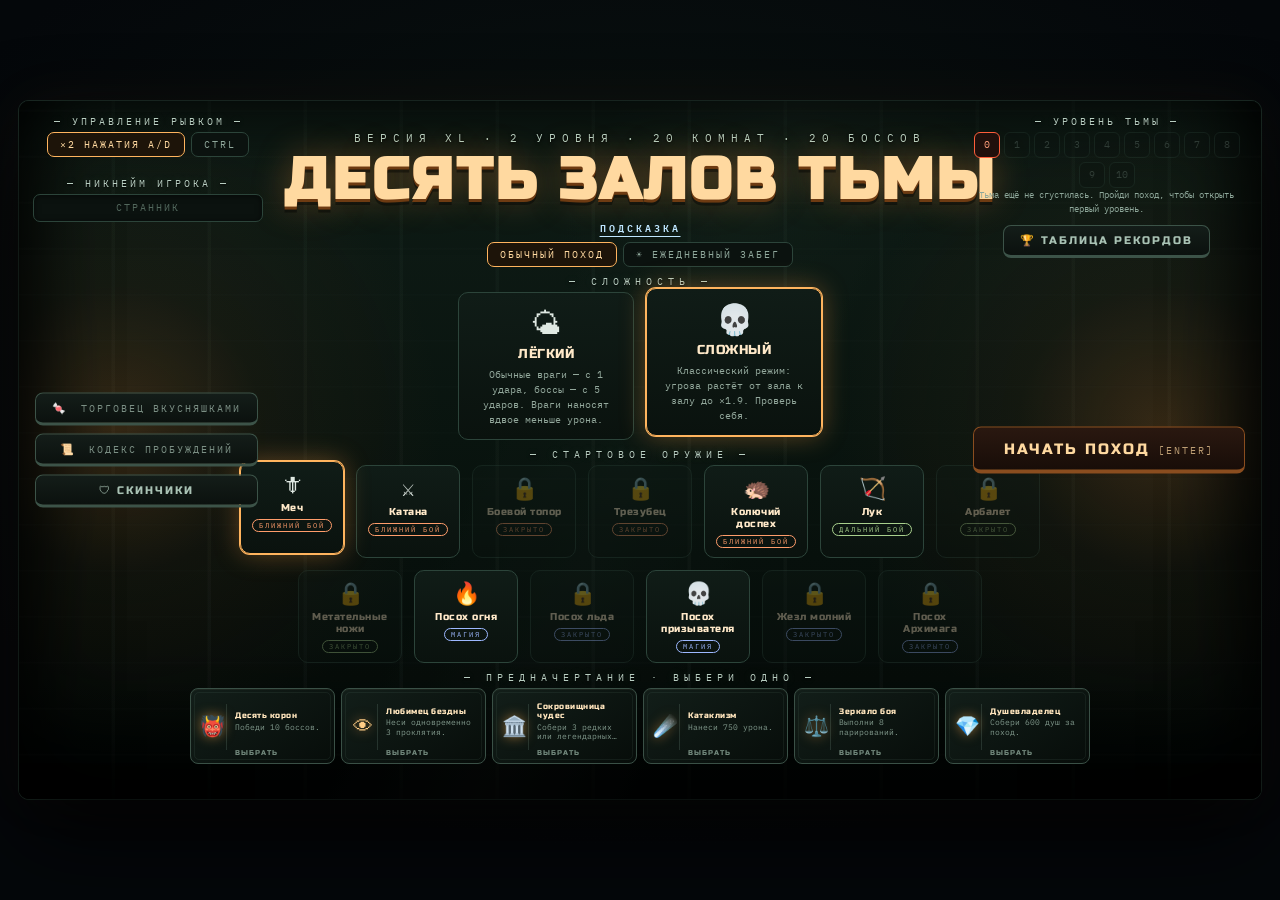
==== commit ee3c710f: "Publish game version 40" ====
--- a/index.html
+++ b/index.html
@@ -6,7 +6,7 @@
 <meta name="mobile-web-app-capable" content="yes">
 <meta name="apple-mobile-web-app-capable" content="yes">
 <meta name="theme-color" content="#04070a">
-<title>Десять залов тьмы XXXIX — охота боссов</title>
+<title>Десять залов тьмы XL — охота боссов</title>
 <link rel="preconnect" href="https://fonts.googleapis.com">
 <link rel="preconnect" href="https://fonts.gstatic.com" crossorigin>
 <link href="https://fonts.googleapis.com/css2?family=Russo+One&family=IBM+Plex+Mono:wght@400;600;700&display=swap" rel="stylesheet">
@@ -136,9 +136,11 @@
 #startOv::before{content:"";position:absolute;inset:0;z-index:0;pointer-events:none;opacity:.34;
 background:repeating-linear-gradient(0deg,transparent 0 43px,rgba(155,184,165,.055) 44px,rgba(0,0,0,.13) 46px),
 linear-gradient(115deg,transparent 0 38%,rgba(180,215,193,.055) 50%,transparent 62%)}
-#startOv>.kicker,#startOv>.title,#startOv>.menuHelp,#startOv>.modeTabs,#startOv>.rwSection{z-index:1}
+#startOv>.kicker,#startOv>.title,#startOv>.startUtilities,#startOv>.modeTabs,#startOv>.rwSection{z-index:1}
 #startOv>.title{margin:0 0 1px}
-#startOv>.menuHelp{margin:0;padding-top:1px;padding-bottom:1px}
+.startUtilities{display:flex;align-items:center;justify-content:center;gap:14px}
+.startUtilities .menuHelp{margin:0;padding-top:1px;padding-bottom:1px}
+.mobileMore{display:none}
 #startOv .rwLabel{color:#b8cec1;text-shadow:0 1px 2px #000,0 0 9px rgba(150,210,178,.22);margin:3px 0 4px}
 #startOv .kicker{color:#b7d0c1;text-shadow:0 1px 3px #000}
 #startOv .dim{color:#8ea79a}
@@ -198,6 +200,25 @@
 .deathWide{grid-column:1/-1}.deathBuild{font-size:9px;line-height:1.55;color:#91aa9d}.deathBuild b{color:#d5e4dc;font-weight:500}
 body.touch .deathDetails{grid-template-columns:1fr 1fr;gap:4px}.deathWide{grid-column:1/-1}
 body.touch .deathBlock{padding:5px 7px}body.touch .deathLine,body.touch .deathBuild{font-size:7.5px}body.touch .deathHead{font-size:8px;margin-bottom:3px}
+
+/* Низкие landscape-экраны: меньше постоянного HUD и компактнее сенсорные зоны. */
+@media (max-width:900px) and (max-height:500px){
+:root{--bs:clamp(52px,15vh,64px);--ms:clamp(42px,12vh,52px);--ss:clamp(34px,9vh,42px);--gap:8px;--edge:8px}
+body.touch .hint.tt{display:none}
+body.touch #buffRow{max-width:42vw;margin-top:5px;gap:2px}
+body.touch .chip{max-width:104px;overflow:hidden;text-overflow:ellipsis;padding:1px 5px;font-size:7px}
+body.touch #modRow{max-width:34vw;margin-left:auto;gap:2px}
+body.touch .mchip{max-width:74px;overflow:hidden;text-overflow:ellipsis;white-space:nowrap}
+body.touch #mastBar{font-size:7px}
+body.touch #roomLbl{max-width:34vw;font-size:9px;line-height:1.2}
+body.touch #roomLbl .roomThreat,body.touch #roomLbl .roomAbyss{display:none}
+.tbtn small{bottom:5px;font-size:6px;letter-spacing:.5px}
+#tPause,#tFull{top:6px;width:32px;height:32px}
+#tPause{left:calc(50% - 38px)}#tFull{left:calc(50% + 6px)}
+#bossbar{top:43px;width:48%}
+body.touch #bossbar .bname{font-size:9px;letter-spacing:2px;margin-bottom:2px}
+body.touch #bossbar .btrack{height:7px}
+}
 /* ==== души, комбо, синергии, карта, лавки ==== */
 #soulChip{display:inline-flex;align-items:center;gap:5px;margin-top:6px;font-size:11px;color:#bfe6ff;
 background:rgba(10,22,32,.72);border:1px solid #2f5a72;padding:3px 10px;border-radius:8px}
@@ -375,6 +396,8 @@
 @media(max-width:700px){#helpBody{grid-template-columns:1fr}}
 #shrineLaunchSection{height:0;margin:0}
 .shrineActions{display:contents}
+#secondaryMenu{display:contents}
+.mobileMenuHead,.labelShort{display:none}
 .shrineMenuButtons{position:absolute;left:16px;top:50%;z-index:3;display:flex;flex-direction:column;align-items:stretch;gap:8px;transform:translateY(-50%)}
 .shrineMenuButtons .btn{width:100%}
 .shrineActions #btnStart{position:absolute;right:16px;top:50%;z-index:3;transform:translateY(-50%)}
@@ -400,6 +423,51 @@
 body.touch #playerNameSection{left:8px;top:65px;width:205px}
 body.touch #ascSection{right:8px;top:8px;width:245px}
 body.touch #playerNameInput{height:23px;font-size:8px;padding:3px 7px}
+
+/* На телефоне вторичные настройки раскрываются отдельной панелью. */
+@media (max-width:900px) and (max-height:500px){
+#startOv{justify-content:flex-start;padding:7px 8px;gap:3px}
+#startOv>.kicker{font-size:7px;letter-spacing:2px}
+#startOv>.title{font-size:clamp(17px,4.4vw,25px);letter-spacing:2px}
+.startUtilities{gap:8px}.startUtilities .menuHelp{font-size:8px;letter-spacing:1.5px;padding:2px 7px}
+.mobileMore{display:inline-block}
+#startOv .rwLabel{margin:1px 0 2px;font-size:6.5px;letter-spacing:1.5px}
+#startOv>.rwSection{max-width:650px}
+#diffCards .card{width:min(31vw,132px);padding:5px;gap:2px}
+#diffCards .card .icon{font-size:17px}#diffCards .card .cname{font-size:9px}#diffCards .card .cdesc{font-size:6.5px;line-height:1.25}
+#startWpnCards .card{width:54px;min-height:46px;padding:3px 2px;gap:1px}
+#startWpnCards .card .icon{font-size:15px}#startWpnCards .card .cname{font-size:6.5px;line-height:1.05}#startWpnCards .card .tag{font-size:5px;padding:1px 3px;letter-spacing:.5px}
+#startOv .prophecyCards{gap:3px}#startOv .prophecyCard{min-height:40px;padding:3px}#startOv .prophecySigil{font-size:13px}
+#startOv .prophecyCopy{display:none}#startOv .prophecyState{position:absolute;right:2px;bottom:1px;font-size:0}#startOv .prophecyCard.active .prophecyState::after{content:"✓";font-size:8px;color:#ffb45e}
+#secondaryMenu{display:none;position:absolute;inset:6px;z-index:24;overflow-y:auto;grid-template-columns:minmax(170px,.9fr) minmax(230px,1.25fr);grid-template-rows:auto auto 1fr;align-items:start;gap:7px 12px;padding:10px 12px 12px;border:1px solid #8a5a2d;border-radius:12px;background:linear-gradient(155deg,#14241c 0,#07100c 52%,#030706 100%);box-shadow:0 20px 70px #000;text-align:left}
+#startOv.secondary-open{overflow:hidden}
+#startOv.secondary-open #secondaryMenu{display:grid}
+.mobileMenuHead{grid-column:1/-1;display:flex;align-items:center;justify-content:space-between;padding-bottom:6px;border-bottom:1px solid #31473c}
+.mobileMenuHead div{display:flex;align-items:baseline;gap:8px}.mobileMenuHead span{color:#8fae9c;font:7px 'IBM Plex Mono';letter-spacing:2px}.mobileMenuHead b{color:#ffe0b1;font:14px 'Russo One';letter-spacing:2px}
+#btnSecondaryClose{width:34px;height:30px;border:1px solid #52685c;border-radius:8px;background:#0b1511;color:#dfe8e2;font:20px/1 'IBM Plex Mono';cursor:pointer}
+#secondaryMenu #rollSection,#secondaryMenu #playerNameSection,#secondaryMenu #ascSection{position:static;width:auto;margin:0}
+#secondaryMenu #rollSection,#secondaryMenu #playerNameSection{grid-column:1}
+#secondaryMenu #ascSection{grid-column:2;grid-row:2/4;text-align:center}
+#secondaryMenu .rwLabel{display:block;color:#a9c2b4!important;text-align:left}
+#secondaryMenu #playerNameInput{height:28px;font-size:9px}
+#secondaryMenu .ascList{max-height:105px;overflow:auto;font-size:7px;line-height:1.35;text-align:left}
+#secondaryMenu .ascBtn{width:23px;height:23px;font-size:8px}
+#secondaryMenu .leaderboardOpen{margin-top:6px}
+#secondaryMenu .shrineMenuButtons{position:static;grid-column:1/-1;display:grid;grid-template-columns:repeat(3,minmax(0,1fr));gap:5px;transform:none}
+#secondaryMenu .shrineMenuButtons .btn{min-width:0;padding:7px 5px;font-size:8px;letter-spacing:.5px;white-space:nowrap}
+#secondaryMenu .labelWide{display:none}#secondaryMenu .labelShort{display:inline;font:inherit;margin:0;opacity:1}
+#shrineLaunchSection{height:auto;margin-top:2px;display:flex;justify-content:center;flex:0 0 auto}
+.shrineActions #btnStart{position:static;transform:none;padding:9px 18px;font-size:11px;box-shadow:0 8px 22px rgba(0,0,0,.5)}
+.shrineActions #btnStart span{display:none}
+}
+
+@media (max-width:620px) and (max-height:420px){
+#startOv>.kicker{max-width:60%;white-space:nowrap;overflow:hidden;text-overflow:ellipsis}
+#secondaryMenu{grid-template-columns:1fr 1.15fr;padding:8px;gap:5px 8px}
+.mobileMenuHead b{font-size:12px}
+#secondaryMenu .ascRow{gap:2px}#secondaryMenu .ascBtn{width:20px;height:20px;font-size:7px}
+#secondaryMenu .shrineMenuButtons .btn{font-size:7px;padding:6px 3px}
+}
 .journeyLoader{position:absolute;inset:0;z-index:40;display:flex;flex-direction:column;align-items:center;justify-content:center;
 gap:12px;background:radial-gradient(circle at 50% 46%,#15251d 0,#07100c 42%,#010302 78%);opacity:1;visibility:visible;
 transition:opacity .18s,visibility .18s;overflow:hidden}
@@ -550,13 +618,16 @@
 <div id="bossbar"><div class="bname">БОСС</div><div class="btrack"><div id="bossfill"></div></div></div>
 <div id="waveBanner"></div>
 <div class="overlay" id="startOv">
-<div class="kicker">ВЕРСИЯ XXXIX · 2 УРОВНЯ · 20 КОМНАТ · 20 БОССОВ</div>
+<div class="kicker">ВЕРСИЯ XL · 2 УРОВНЯ · 20 КОМНАТ · 20 БОССОВ</div>
 <h1 class="title">ДЕСЯТЬ ЗАЛОВ ТЬМЫ</h1>
 <div id="helpSource">
 <p class="lead kb">Выбери сложность и стартовое оружие. У каждого оружия есть умение на ПКМ. <b style="color:#ff9d6b">Всё оружие ближнего боя бьёт в сторону курсора</b> — герой сам разворачивается к прицелу. Двойное нажатие A или D (или CTRL, если включено в настройках) — <b style="color:#9ad0ff">кувырок с кадрами неуязвимости</b> (работает и в воздухе, КД 0.9с): сквозь атаку можно проходить насквозь. <b style="color:#ff9d6b">Ближний бой</b> бьёт сильнее дальнего: удары сбивают врагам замах, сильно отбрасывают, а в руках с ближним оружием есть 12% шанс поглотить входящий урон. Между залами восстанавливается только 2 ♥ — лечиться приходится сердечками с элитных тварей и боссов. <b style="color:#9ad0ff">SHIFT/Q — парирование</b>: попал в окно 0.15с — снаряд летит обратно с двойным уроном, а враг в упор получает по зубам и застывает. <b style="color:#ffd23f">Ближний бой идёт цепочкой из 3 ударов</b>: третий бьёт ×2.3 и сносит врага с ног, но дольше восстанавливается. Оружие <b style="color:#ffd23f">растёт в уровнях</b> и берёт модификаторы в слоты (зажигательный, цепной, вампирский…), а при совпадении условий <b style="color:#ffb0f0">пробуждается</b> в одну из 50 эволюций — см. «Кодекс пробуждений». <b style="color:#ffb0f0">Пробуждение никогда не выдаётся автоматически:</b> в походе необходимо одновременно собрать указанные для него бафы, а само пробуждение не должно быть отключено в святилище. Запись кодекса открывается после получения в бою или покупки в святилище. Стартовые баффы святилища качаются <b style="color:#ffd23f">до 20 уровней</b>. Баффы складываются в <b style="color:#ffb0f0">синергии</b> (яд+кровь = гниль, мороз+молния = цепь, шипы+броня = отражение, огонь+молния = перегрузка). Убийства одним классом оружия копят <b style="color:#c9a0ff">мастерство</b> — три бесплатных пассивки под ближний, дальний бой или магию. В наградах попадаются <b style="color:#8fb4ff">редкие</b> и <b style="color:#ffd23f">★ легендарные</b> дары, меняющие правила. У каждого босса — заучиваемые связки атак, три фазы и своя механика зала. С тварей падают <b style="color:#bfe6ff">души</b> — валюта для реролла наград, кузницы и торговца. Между залами — <b style="color:#9db8ff">выбор пути</b>: бой, элитный зал, сокровищница, кузница, лавка или алтарь со сделкой. В каждом зале — смешанные отряды тварей, затем босс, и у каждого зала <b style="color:#ffb45e">своя фишка</b>: грибы-батуты, обвал сталактитов, трясина, колья из пола, мрак, гололёд, струи пламени, порталы, подъёмники и волны огня. С каждым залом растёт <b style="color:#ff9d7a">угроза</b>: у тварей больше HP и скорости, их больше на арене, а боссы атакуют чаще.</p>
 <p class="lead tt">Выбери сложность и оружие. Ближний бой бьёт сильнее дальнего, сбивает врагам замах и даёт 12% шанс поглотить урон. Управление — кнопками на экране, прицел наводится сам. У каждого зала своя фишка, угроза растёт от зала к залу.</p>
 </div>
+<div class="startUtilities">
 <button class="menuHelp" id="btnHelp">Подсказка</button>
+<button class="menuHelp mobileMore" id="btnSecondaryMenu" aria-expanded="false" aria-controls="secondaryMenu">Настройки и Святилище</button>
+</div>
 <div class="modeTabs" id="modeTabs"></div>
 <div class="rwSection"><div class="rwLabel">— СЛОЖНОСТЬ —</div><div class="cards" id="diffCards"></div></div>
 <div class="rwSection"><div class="rwLabel">— СТАРТОВОЕ ОРУЖИЕ —</div><div class="cards" id="startWpnCards"></div></div>
@@ -565,21 +636,24 @@
 <div class="prophecyCards" id="prophecyCards" role="radiogroup" aria-label="Доступные предначертания"></div>
 </div>
 <div class="rwSection" id="startEvoSection" style="display:none"><div class="rwLabel">— СТАРТОВОЕ ПРОБУЖДЕНИЕ —</div><div class="cards" id="startEvoCards"></div></div>
+<div class="rwSection" id="lbSection" style="display:none"><div class="rwLabel">— ЛИДЕРБОРД ДНЯ —</div>
+<div class="cards"><div class="lb" id="lbList"></div></div></div>
+<div id="secondaryMenu" aria-hidden="false">
+<div class="mobileMenuHead"><div><span>НАСТРОЙКИ</span><b>СВЯТИЛИЩЕ</b></div><button type="button" id="btnSecondaryClose" aria-label="Закрыть меню">×</button></div>
+<div class="rwSection" id="rollSection"><div class="rwLabel">— УПРАВЛЕНИЕ РЫВКОМ —</div><div class="modeTabs" id="rollTabs"></div></div>
+<div class="rwSection" id="playerNameSection"><label class="rwLabel" for="playerNameInput">— НИКНЕЙМ ИГРОКА —</label>
+<input id="playerNameInput" type="text" maxlength="20" autocomplete="nickname" spellcheck="false" placeholder="СТРАННИК" aria-label="Никнейм игрока"></div>
 <div class="rwSection" id="ascSection"><div class="rwLabel">— УРОВЕНЬ ТЬМЫ —</div>
 <div class="ascRow" id="ascRow"></div><div class="ascList" id="ascList"></div>
 <button class="btn small ghost leaderboardOpen" id="btnLeaderboard">🏆 ТАБЛИЦА РЕКОРДОВ</button></div>
-<div class="rwSection" id="lbSection" style="display:none"><div class="rwLabel">— ЛИДЕРБОРД ДНЯ —</div>
-<div class="cards"><div class="lb" id="lbList"></div></div></div>
-<div class="rwSection" id="rollSection"><div class="rwLabel">— УПРАВЛЕНИЕ РЫВКОМ —</div><div class="modeTabs" id="rollTabs"></div></div>
-<div class="rwSection" id="playerNameSection"><label class="rwLabel" for="playerNameInput">— НИКНЕЙМ ИГРОКА —</label>
-<input id="playerNameInput" type="text" maxlength="20" autocomplete="nickname" spellcheck="false" placeholder="СТРАННИК" aria-label="Никнейм игрока"></div>
+<div class="shrineMenuButtons">
+<button class="btn small ghost" id="btnTreatMerchant">🍬 <span class="labelWide">ТОРГОВЕЦ ВКУСНЯШКАМИ</span><span class="labelShort">ТОРГОВЕЦ</span></button>
+<button class="btn small ghost" id="btnCodex">📜 <span class="labelWide">КОДЕКС ПРОБУЖДЕНИЙ</span><span class="labelShort">КОДЕКС</span></button>
+<button class="btn small ghost" id="btnSkins">🛡 СКИНЧИКИ</button>
+</div>
+</div>
 <div class="rwSection" id="shrineLaunchSection">
 <div class="shrineActions">
-<div class="shrineMenuButtons">
-<button class="btn small ghost" id="btnTreatMerchant">🍬 ТОРГОВЕЦ ВКУСНЯШКАМИ</button>
-<button class="btn small ghost" id="btnCodex">📜 КОДЕКС ПРОБУЖДЕНИЙ</button>
-<button class="btn small ghost" id="btnSkins">🛡 СКИНЧИКИ</button>
-</div>
 <button class="btn" id="btnStart">НАЧАТЬ ПОХОД<span>[ENTER]</span></button>
 </div></div>
 <div class="journeyLoader hidden" id="journeyLoader" aria-hidden="true">
@@ -7204,11 +7278,11 @@
 $('hearts').innerHTML=html;
 $('hearts').classList.remove('pop');void $('hearts').offsetWidth;$('hearts').classList.add('pop');
 }
-if(kills!==hudKills){hudKills=kills;$('killsLbl').textContent='УБИЙСТВ: '+kills;}
+if(kills!==hudKills){hudKills=kills;$('killsLbl').textContent=(TOUCH?'☠ ':'УБИЙСТВ: ')+kills;}
 if(room!==hudRoom||difficulty!==hudDiff||challengeRoom!==hudChal){hudRoom=room;hudDiff=difficulty;hudChal=challengeRoom;
-$('roomLbl').innerHTML=(endless?'БЕЗДНА · ГЛУБИНА '+room:'КОМНАТА '+room+'/'+RUN_LEN)+' · '+(difficulty==='easy'?'ЛЁГКИЙ':'СЛОЖНЫЙ')+
-' <span style="color:#ff9d7a">· HP ×'+fmtMul(RS.hp)+' · УРОН ×'+fmtMul(RS.dmg)+'</span>'+
-(endless?'<br><span style="color:#c9a0ff;font-size:10px">СТЕНЫ ×'+fmtMul(RS.wallHp)+' · АБИЛКИ М/Б ×'+fmtMul(RS.mobAbilityDmg)+'/'+fmtMul(RS.bossAbilityDmg)+' · ДЕБАФЫ ×'+fmtMul(RS.debuffPower)+'</span>':'')+
+$('roomLbl').innerHTML='<span class="roomMain">'+(endless?'БЕЗДНА · '+room:(TOUCH?'ЗАЛ ':'КОМНАТА ')+room+'/'+RUN_LEN)+' · '+(difficulty==='easy'?'ЛЁГКИЙ':'СЛОЖНЫЙ')+'</span>'+
+' <span class="roomThreat" style="color:#ff9d7a">· HP ×'+fmtMul(RS.hp)+' · УРОН ×'+fmtMul(RS.dmg)+'</span>'+
+(endless?'<br><span class="roomAbyss" style="color:#c9a0ff;font-size:10px">СТЕНЫ ×'+fmtMul(RS.wallHp)+' · АБИЛКИ М/Б ×'+fmtMul(RS.mobAbilityDmg)+'/'+fmtMul(RS.bossAbilityDmg)+' · ДЕБАФЫ ×'+fmtMul(RS.debuffPower)+'</span>':'')+
 (challengeRoom?' <span style="color:#ff5d6b">· ЭЛИТНЫЙ</span>':'')+
 (ascLevel>0?' <span style="color:#ff9d7a">· ТЬМА '+ascLevel+'</span>':'')+
 (mode==='daily'?' <span style="color:#ffd23f">· ☀ ДЕНЬ</span>':'');}
@@ -7256,7 +7330,7 @@
 }
 /* Общая таблица рекордов. Публичный ключ Supabase предназначен для браузера;
    service_role и другие секреты здесь хранить нельзя. */
-const GAME_VERSION=Number('39');
+const GAME_VERSION=Number('40');
 const PUBLIC_LEADERBOARD={
 url:'https://vwcfsummyzoesvxsnnlo.supabase.co',
 anonKey:'eyJhbGciOiJIUzI1NiIsInR5cCI6IkpXVCJ9.eyJpc3MiOiJzdXBhYmFzZSIsInJlZiI6InZ3Y2ZzdW1teXpvZXN2eHNubmxvIiwicm9sZSI6ImFub24iLCJpYXQiOjE3ODc1OTQ4MTEsImV4cCI6MjEwMzE3MDgxMX0.61Fs_MaS7heZiVG5fxp8-Rc5LBnxp2QHJH9G_6pFjos',
@@ -7521,6 +7595,14 @@
 let helpOpen=false;
 function openHelp(){helpOpen=true;$('helpBody').scrollTop=0;$('helpOv').classList.remove('hidden');}
 function closeHelp(){helpOpen=false;$('helpOv').classList.add('hidden');}
+let secondaryMenuOpen=false;
+function setSecondaryMenu(open){
+secondaryMenuOpen=!!open;
+const start=$('startOv'),panel=$('secondaryMenu'),button=$('btnSecondaryMenu');
+if(start)start.classList.toggle('secondary-open',secondaryMenuOpen);
+if(panel)panel.setAttribute('aria-hidden',String(matchMedia('(max-width:900px) and (max-height:500px)').matches&&!secondaryMenuOpen));
+if(button)button.setAttribute('aria-expanded',String(secondaryMenuOpen));
+}
 
 /* ПРЕДНАЧЕРТАНИЯ — шесть случайных целей текущего цикла святилища. */
 function menuEsc(v){return String(v==null?'':v).replace(/[&<>"']/g,c=>({'&':'&amp;','<':'&lt;','>':'&gt;','"':'&quot;',"'":'&#39;'}[c]));}
@@ -8151,7 +8233,7 @@
 hudHp=-99;hudKills=-1;hudRoom=-1;hudWpn='';hudDiff='';hudSouls=-1;hudMods='';
 loadRoom(1);
 state='playing';
-/* Локальный стенд художника/баланса: game_39.html?testboss=1..20. */
+/* Локальный стенд художника/баланса: game_40.html?testboss=1..20. */
 const testBoss=+(new URLSearchParams(location.search).get('testboss')||0);
 if(testBoss>=1&&testBoss<=RUN_LEN){room=testBoss;loadRoom(room);mobs=[];projs=[];bossEvents=[];queue=[];spawnBoss();player.hp=Math.max(player.hp,20);S.maxHp=Math.max(S.maxHp,20);if(new URLSearchParams(location.search).has('testberserk'))bossRef.hp=bossRef.maxHp*.24;}
 const testQ=new URLSearchParams(location.search),localTest=location.protocol==='file:'||location.hostname==='localhost'||location.hostname==='127.0.0.1';
@@ -8271,6 +8353,7 @@
 if(c==='Escape'||c==='Enter'||c==='Space'){closeHelp();return;}
 return;
 }
+if(secondaryMenuOpen&&c==='Escape'){setSecondaryMenu(false);return;}
 if(leaderboardOpen){
 if(c==='Escape'||c==='Enter'||c==='Space'){closeLeaderboard();return;}
 return;
@@ -8332,6 +8415,8 @@
 $('btnStart').addEventListener('click',beginJourney);
 $('btnHelp').addEventListener('click',openHelp);
 $('btnHelpClose').addEventListener('click',closeHelp);
+$('btnSecondaryMenu').addEventListener('click',()=>setSecondaryMenu(true));
+$('btnSecondaryClose').addEventListener('click',()=>setSecondaryMenu(false));
 $('btnLeaderboard').addEventListener('click',openLeaderboard);
 $('btnLeaderboardClose').addEventListener('click',closeLeaderboard);
 $('btnTreatMerchant').addEventListener('click',openMerchant);
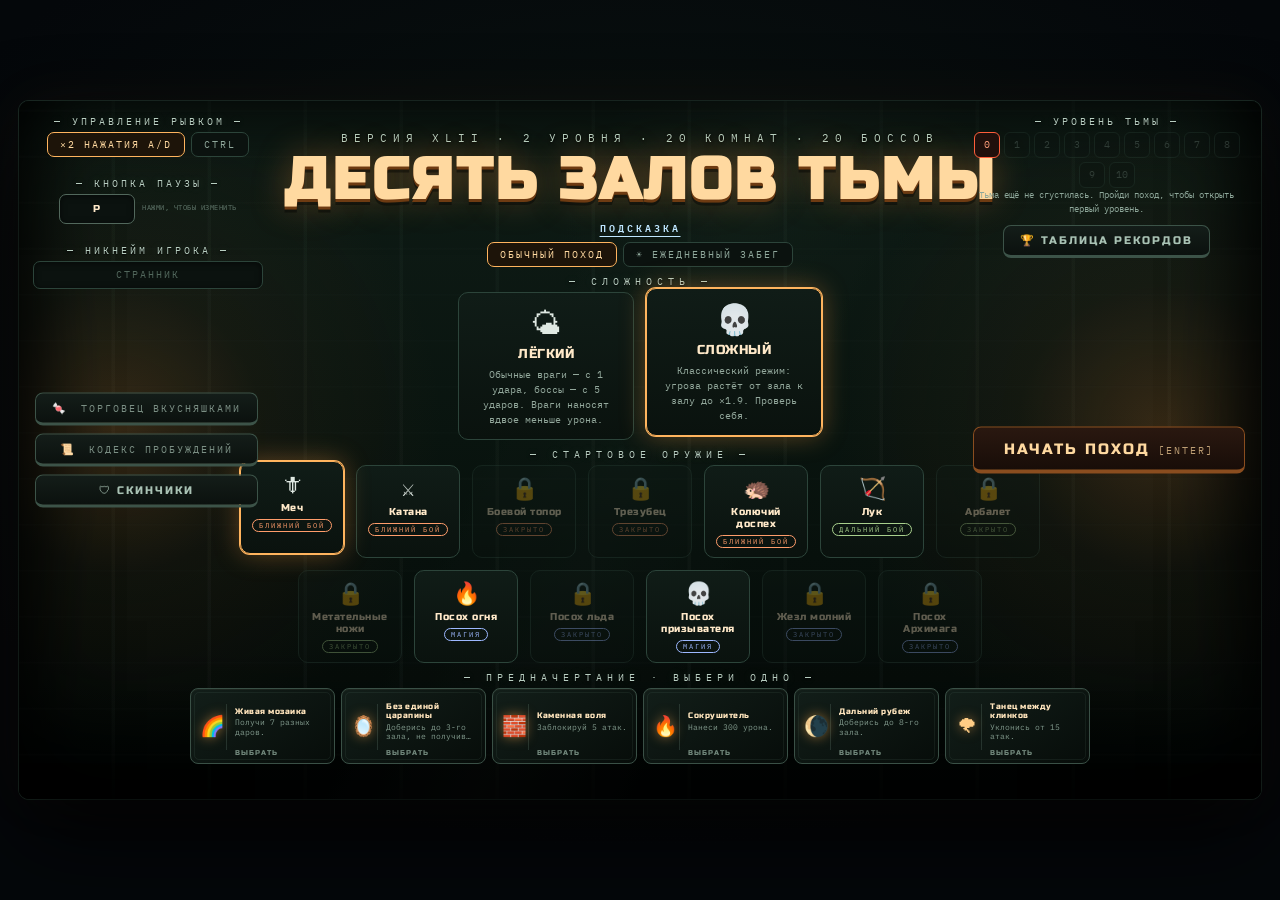
==== commit 969f71ee: "Publish game version 42" ====
--- a/index.html
+++ b/index.html
@@ -6,7 +6,7 @@
 <meta name="mobile-web-app-capable" content="yes">
 <meta name="apple-mobile-web-app-capable" content="yes">
 <meta name="theme-color" content="#04070a">
-<title>Десять залов тьмы XL — охота боссов</title>
+<title>Десять залов тьмы XLII — охота боссов</title>
 <link rel="preconnect" href="https://fonts.googleapis.com">
 <link rel="preconnect" href="https://fonts.gstatic.com" crossorigin>
 <link href="https://fonts.googleapis.com/css2?family=Russo+One&family=IBM+Plex+Mono:wght@400;600;700&display=swap" rel="stylesheet">
@@ -409,19 +409,25 @@
 .merchantPanel #metaGrid{position:relative;z-index:1;flex:1;min-height:0;align-content:flex-start}
 body.touch .merchantPanel{width:calc(100% - 8px)}
 body.touch .merchantBalance{font-size:8px;letter-spacing:2px}
-#rollSection,#playerNameSection,#ascSection{position:absolute;top:14px;z-index:3;margin:0}
+#rollSection,#pauseKeySection,#playerNameSection,#ascSection{position:absolute;top:14px;z-index:3;margin:0}
 #rollSection{left:14px;width:230px}
-#playerNameSection{left:14px;top:76px;width:230px}
+#pauseKeySection{left:14px;top:76px;width:230px}
+#playerNameSection{left:14px;top:143px;width:230px}
 #ascSection{right:14px;width:280px}
-#rollSection .rwLabel,#playerNameSection .rwLabel,#ascSection .rwLabel{display:block;margin-top:0;letter-spacing:3px}
+#rollSection .rwLabel,#pauseKeySection .rwLabel,#playerNameSection .rwLabel,#ascSection .rwLabel{display:block;margin-top:0;letter-spacing:3px}
+.keyBindBtn{min-width:76px;height:30px;padding:4px 12px;border:1px solid #52685c;border-radius:7px;background:#0b120f;color:#ffe9c9;font:10px 'Russo One';letter-spacing:1.5px;cursor:pointer;box-shadow:inset 0 1px 6px rgba(0,0,0,.55)}
+.keyBindBtn:hover,.keyBindBtn:focus{border-color:#ffb45e;outline:none}.keyBindBtn.listening{color:#ffd280;border-color:#ffb45e;box-shadow:0 0 12px rgba(255,180,94,.22)}
+.keyBindNote{display:inline-block;margin-left:7px;color:#657c70;font:7px 'IBM Plex Mono';letter-spacing:.5px;vertical-align:middle}
 #playerNameInput{width:100%;height:28px;box-sizing:border-box;border:1px solid #2c443a;border-radius:7px;
 background:#0b120f;color:#ffe9c9;box-shadow:inset 0 1px 6px rgba(0,0,0,.55);outline:none;padding:5px 9px;
 font:10px 'IBM Plex Mono';letter-spacing:1.5px;text-align:center;text-transform:none}
 #playerNameInput::placeholder{color:#52675c;letter-spacing:2px}
 #playerNameInput:focus{border-color:#ffb45e;box-shadow:0 0 0 1px rgba(255,180,94,.18),inset 0 1px 6px rgba(0,0,0,.55)}
 body.touch #rollSection{left:8px;top:8px;width:205px}
-body.touch #playerNameSection{left:8px;top:65px;width:205px}
+body.touch #pauseKeySection{left:8px;top:65px;width:205px}
+body.touch #playerNameSection{left:8px;top:122px;width:205px}
 body.touch #ascSection{right:8px;top:8px;width:245px}
+body.touch .keyBindBtn{height:23px;font-size:8px;padding:3px 8px}body.touch .keyBindNote{font-size:6px;margin-left:4px}
 body.touch #playerNameInput{height:23px;font-size:8px;padding:3px 7px}
 
 /* На телефоне вторичные настройки раскрываются отдельной панелью. */
@@ -445,9 +451,9 @@
 .mobileMenuHead{grid-column:1/-1;display:flex;align-items:center;justify-content:space-between;padding-bottom:6px;border-bottom:1px solid #31473c}
 .mobileMenuHead div{display:flex;align-items:baseline;gap:8px}.mobileMenuHead span{color:#8fae9c;font:7px 'IBM Plex Mono';letter-spacing:2px}.mobileMenuHead b{color:#ffe0b1;font:14px 'Russo One';letter-spacing:2px}
 #btnSecondaryClose{width:34px;height:30px;border:1px solid #52685c;border-radius:8px;background:#0b1511;color:#dfe8e2;font:20px/1 'IBM Plex Mono';cursor:pointer}
-#secondaryMenu #rollSection,#secondaryMenu #playerNameSection,#secondaryMenu #ascSection{position:static;width:auto;margin:0}
-#secondaryMenu #rollSection,#secondaryMenu #playerNameSection{grid-column:1}
-#secondaryMenu #ascSection{grid-column:2;grid-row:2/4;text-align:center}
+#secondaryMenu #rollSection,#secondaryMenu #pauseKeySection,#secondaryMenu #playerNameSection,#secondaryMenu #ascSection{position:static;width:auto;margin:0}
+#secondaryMenu #rollSection,#secondaryMenu #pauseKeySection,#secondaryMenu #playerNameSection{grid-column:1}
+#secondaryMenu #ascSection{grid-column:2;grid-row:2/5;text-align:center}
 #secondaryMenu .rwLabel{display:block;color:#a9c2b4!important;text-align:left}
 #secondaryMenu #playerNameInput{height:28px;font-size:9px}
 #secondaryMenu .ascList{max-height:105px;overflow:auto;font-size:7px;line-height:1.35;text-align:left}
@@ -618,7 +624,7 @@
 <div id="bossbar"><div class="bname">БОСС</div><div class="btrack"><div id="bossfill"></div></div></div>
 <div id="waveBanner"></div>
 <div class="overlay" id="startOv">
-<div class="kicker">ВЕРСИЯ XL · 2 УРОВНЯ · 20 КОМНАТ · 20 БОССОВ</div>
+<div class="kicker">ВЕРСИЯ XLII · 2 УРОВНЯ · 20 КОМНАТ · 20 БОССОВ</div>
 <h1 class="title">ДЕСЯТЬ ЗАЛОВ ТЬМЫ</h1>
 <div id="helpSource">
 <p class="lead kb">Выбери сложность и стартовое оружие. У каждого оружия есть умение на ПКМ. <b style="color:#ff9d6b">Всё оружие ближнего боя бьёт в сторону курсора</b> — герой сам разворачивается к прицелу. Двойное нажатие A или D (или CTRL, если включено в настройках) — <b style="color:#9ad0ff">кувырок с кадрами неуязвимости</b> (работает и в воздухе, КД 0.9с): сквозь атаку можно проходить насквозь. <b style="color:#ff9d6b">Ближний бой</b> бьёт сильнее дальнего: удары сбивают врагам замах, сильно отбрасывают, а в руках с ближним оружием есть 12% шанс поглотить входящий урон. Между залами восстанавливается только 2 ♥ — лечиться приходится сердечками с элитных тварей и боссов. <b style="color:#9ad0ff">SHIFT/Q — парирование</b>: попал в окно 0.15с — снаряд летит обратно с двойным уроном, а враг в упор получает по зубам и застывает. <b style="color:#ffd23f">Ближний бой идёт цепочкой из 3 ударов</b>: третий бьёт ×2.3 и сносит врага с ног, но дольше восстанавливается. Оружие <b style="color:#ffd23f">растёт в уровнях</b> и берёт модификаторы в слоты (зажигательный, цепной, вампирский…), а при совпадении условий <b style="color:#ffb0f0">пробуждается</b> в одну из 50 эволюций — см. «Кодекс пробуждений». <b style="color:#ffb0f0">Пробуждение никогда не выдаётся автоматически:</b> в походе необходимо одновременно собрать указанные для него бафы, а само пробуждение не должно быть отключено в святилище. Запись кодекса открывается после получения в бою или покупки в святилище. Стартовые баффы святилища качаются <b style="color:#ffd23f">до 20 уровней</b>. Баффы складываются в <b style="color:#ffb0f0">синергии</b> (яд+кровь = гниль, мороз+молния = цепь, шипы+броня = отражение, огонь+молния = перегрузка). Убийства одним классом оружия копят <b style="color:#c9a0ff">мастерство</b> — три бесплатных пассивки под ближний, дальний бой или магию. В наградах попадаются <b style="color:#8fb4ff">редкие</b> и <b style="color:#ffd23f">★ легендарные</b> дары, меняющие правила. У каждого босса — заучиваемые связки атак, три фазы и своя механика зала. С тварей падают <b style="color:#bfe6ff">души</b> — валюта для реролла наград, кузницы и торговца. Между залами — <b style="color:#9db8ff">выбор пути</b>: бой, элитный зал, сокровищница, кузница, лавка или алтарь со сделкой. В каждом зале — смешанные отряды тварей, затем босс, и у каждого зала <b style="color:#ffb45e">своя фишка</b>: грибы-батуты, обвал сталактитов, трясина, колья из пола, мрак, гололёд, струи пламени, порталы, подъёмники и волны огня. С каждым залом растёт <b style="color:#ff9d7a">угроза</b>: у тварей больше HP и скорости, их больше на арене, а боссы атакуют чаще.</p>
@@ -641,6 +647,8 @@
 <div id="secondaryMenu" aria-hidden="false">
 <div class="mobileMenuHead"><div><span>НАСТРОЙКИ</span><b>СВЯТИЛИЩЕ</b></div><button type="button" id="btnSecondaryClose" aria-label="Закрыть меню">×</button></div>
 <div class="rwSection" id="rollSection"><div class="rwLabel">— УПРАВЛЕНИЕ РЫВКОМ —</div><div class="modeTabs" id="rollTabs"></div></div>
+<div class="rwSection" id="pauseKeySection"><div class="rwLabel">— КНОПКА ПАУЗЫ —</div>
+<button type="button" id="pauseKeyBtn" class="keyBindBtn" aria-label="Назначить кнопку паузы">P</button><div class="keyBindNote" id="pauseKeyNote">НАЖМИ, ЧТОБЫ ИЗМЕНИТЬ</div></div>
 <div class="rwSection" id="playerNameSection"><label class="rwLabel" for="playerNameInput">— НИКНЕЙМ ИГРОКА —</label>
 <input id="playerNameInput" type="text" maxlength="20" autocomplete="nickname" spellcheck="false" placeholder="СТРАННИК" aria-label="Никнейм игрока"></div>
 <div class="rwSection" id="ascSection"><div class="rwLabel">— УРОВЕНЬ ТЬМЫ —</div>
@@ -780,7 +788,7 @@
 </div>
 <div class="overlay hidden" id="pauseOv">
 <h1 class="title" style="font-size:40px">ПАУЗА</h1>
-<div class="prompt kb">НАЖМИ P, ЧТОБЫ ПРОДОЛЖИТЬ</div>
+<div class="prompt kb" id="pausePromptKb">НАЖМИ P, ЧТОБЫ ПРОДОЛЖИТЬ</div>
 <div class="prompt tt">КОСНИСЬ ЭКРАНА, ЧТОБЫ ПРОДОЛЖИТЬ</div>
 <button class="btn small ghost" id="btnPauseCodex">📜 КОДЕКС ПРОБУЖДЕНИЙ<span>[C]</span></button>
 <button class="btn" id="btnResume" style="margin-top:10px">ПРОДОЛЖИТЬ</button>
@@ -947,13 +955,14 @@
 'Цены торговца и кузницы ×1.6',
 'Обычные враги не роняют сердца'
 ];
-let META={souls:0,unlocked:{},evoSeen:{},evoOff:{},bestRoom:1,bestEndless:0,asc:0,wins:0,act2Pass:0,rollKey:'double',playerName:''};
+let META={souls:0,unlocked:{},evoSeen:{},evoOff:{},bestRoom:1,bestEndless:0,asc:0,wins:0,act2Pass:0,rollKey:'double',pauseKey:'KeyP',playerName:''};
 function loadMeta(){
 try{const r=localStorage.getItem(META_KEY);if(r)META=Object.assign(META,JSON.parse(r));}catch(e){}
 if(!META.unlocked)META.unlocked={};
 if(!META.evoSeen)META.evoSeen={};
 if(!META.evoOff)META.evoOff={};
 if(META.rollKey!=='ctrl')META.rollKey='double';
+if(typeof META.pauseKey!=='string'||!/^[A-Za-z0-9]{1,32}$/.test(META.pauseKey))META.pauseKey='KeyP';
 META.playerName=typeof META.playerName==='string'?META.playerName.slice(0,20):'';
 }
 function saveMeta(){try{localStorage.setItem(META_KEY,JSON.stringify(META));}catch(e){}}
@@ -2784,6 +2793,7 @@
 m.dotAcc+=rate*dt;
 if(m.dotAcc>=1){let d=Math.floor(m.dotAcc);m.dotAcc-=d;
 if(difficulty==='easy'){if(m.type==='boss')d=Math.min(d,1);else d=Math.ceil(m.hp);}
+d=capEnemyDamage(m,d);
 m.hp-=d;m.flash=.08;
 popup(m.x,m.y-m.h-6,'-'+d,rot?'#c8ff5a':(m.burnT>0?'#ff9d45':(m.bleed>0?'#ff7a6b':'#8fe07a')));
 if(rot)spawnParts(3,m.x,m.y-m.h*.6,'#c8ff5a',80,.4,'spark',60);
@@ -3230,6 +3240,12 @@
 }
 /* ================= УРОН ================= */
 let rageStacks=0,rageT=0;
+function capEnemyDamage(m,d){
+if(!m||!(m.maxHp>0))return d;
+if(m.type==='boss')return Math.min(d,m.maxHp*(difficulty==='easy'?.20:.05));
+if(endless)return Math.min(d,m.maxHp*.30);
+return d;
+}
 function relicMul(m){
 if(!endless){
 let k=1;const p=player;
@@ -3304,6 +3320,7 @@
 if(!o.dot&&rand()<critC){d*=S.critMul;crit=true;}
 d=Math.max(.25,d);
 if(difficulty==='easy'){if(m.type==='boss')d=Math.min(d,1);else d=m.hp;}
+d=capEnemyDamage(m,d);
 RUNSTAT.damageDealt+=Math.min(Math.max(0,m.hp),d);
 m.hp-=d;m.flash=.14;
 if(!(m.type==='boss'&&m.kbBlock)){
@@ -7330,7 +7347,7 @@
 }
 /* Общая таблица рекордов. Публичный ключ Supabase предназначен для браузера;
    service_role и другие секреты здесь хранить нельзя. */
-const GAME_VERSION=Number('40');
+const GAME_VERSION=Number('42');
 const PUBLIC_LEADERBOARD={
 url:'https://vwcfsummyzoesvxsnnlo.supabase.co',
 anonKey:'eyJhbGciOiJIUzI1NiIsInR5cCI6IkpXVCJ9.eyJpc3MiOiJzdXBhYmFzZSIsInJlZiI6InZ3Y2ZzdW1teXpvZXN2eHNubmxvIiwicm9sZSI6ImFub24iLCJpYXQiOjE3ODc1OTQ4MTEsImV4cCI6MjEwMzE3MDgxMX0.61Fs_MaS7heZiVG5fxp8-Rc5LBnxp2QHJH9G_6pFjos',
@@ -7414,6 +7431,29 @@
 try{sfx.reward();}catch(e){}
 });
 }
+let pauseKeyCapture=false;
+function pauseKeyLabel(code){
+const named={Space:'ПРОБЕЛ',Enter:'ENTER',Tab:'TAB',Backspace:'BACKSPACE',Delete:'DELETE',Insert:'INSERT',Home:'HOME',End:'END',PageUp:'PAGE UP',PageDown:'PAGE DOWN',ArrowUp:'↑',ArrowDown:'↓',ArrowLeft:'←',ArrowRight:'→',ShiftLeft:'SHIFT',ShiftRight:'SHIFT',ControlLeft:'CTRL',ControlRight:'CTRL',AltLeft:'ALT',AltRight:'ALT'};
+if(named[code])return named[code];
+if(/^Key[A-Z]$/.test(code))return code.slice(3);
+if(/^Digit[0-9]$/.test(code))return code.slice(5);
+if(/^Numpad[0-9]$/.test(code))return 'NUM '+code.slice(6);
+return code.replace(/(Left|Right)$/,' $1').toUpperCase();
+}
+function buildPauseKey(){
+const btn=$('pauseKeyBtn'),note=$('pauseKeyNote');if(!btn||!note)return;
+btn.textContent=pauseKeyCapture?'…':pauseKeyLabel(META.pauseKey);
+btn.classList.toggle('listening',pauseKeyCapture);
+note.textContent=pauseKeyCapture?'НАЖМИ КЛАВИШУ · ESC — ОТМЕНА':'НАЖМИ, ЧТОБЫ ИЗМЕНИТЬ';
+btn.onclick=()=>{pauseKeyCapture=true;buildPauseKey();btn.focus();};
+btn.onblur=()=>{if(pauseKeyCapture){pauseKeyCapture=false;buildPauseKey();}};
+}
+function capturePauseKey(e){
+if(!pauseKeyCapture)return false;
+e.preventDefault();e.stopPropagation();
+if(e.code!=='Escape'){META.pauseKey=e.code;saveMeta();try{sfx.reward();}catch(err){}}
+pauseKeyCapture=false;buildPauseKey();updHint();return true;
+}
 function buildPlayerName(){
 const input=$('playerNameInput');if(!input)return;
 input.value=META.playerName||'';
@@ -7426,6 +7466,8 @@
 }
 function updHint(){
 const el=$('hintKb');if(!el)return;
+const pause=pauseKeyLabel(META.pauseKey);
+const pausePrompt=$('pausePromptKb');if(pausePrompt)pausePrompt.textContent='НАЖМИ '+pause+', ЧТОБЫ ПРОДОЛЖИТЬ';
 const armor=(state==='menu'?menuWpn:player.weapon)==='thornarmor';
 const tel=$('hintTt');if(tel)tel.textContent=armor
 ?'Кнопки внизу · ⚔ не атакует до пробуждения · ✦ — тяжёлый перекат с неуязвимостью и уроном · 🛡 — парирование'
@@ -7434,8 +7476,8 @@
 ?'ЛКМ — нет атаки до пробуждения · ПКМ — тяжёлый перекат с неуязвимостью и уроном'
 :'ЛКМ — атака в сторону курсора (комбо из 3: третий — финишер) · ПКМ — умение';
 el.textContent=META.rollKey==='ctrl'
-?'A D — движение · CTRL — кувырок · W / ПРОБЕЛ — прыжок ×2 · S — спуск · '+atk+' · SHIFT / Q — парирование · P — пауза · R — выйти в святилище'
-:'A D — движение (×2 нажатия — кувырок) · W / ПРОБЕЛ — прыжок ×2 · S — спуск · '+atk+' · SHIFT / Q — парирование · P — пауза · R — выйти в святилище';
+?'A D — движение · CTRL — кувырок · W / ПРОБЕЛ — прыжок ×2 · S — спуск · '+atk+' · SHIFT / Q — парирование · '+pause+' — пауза · R — выйти в святилище'
+:'A D — движение (×2 нажатия — кувырок) · W / ПРОБЕЛ — прыжок ×2 · S — спуск · '+atk+' · SHIFT / Q — парирование · '+pause+' — пауза · R — выйти в святилище';
 }
 function buildAsc(){
 const max=META.asc||0;
@@ -7707,6 +7749,7 @@
 buildAsc();
 buildMetaShop();
 buildRollTabs(); /* НОВОЕ: настройка кувырка */
+buildPauseKey();
 buildPlayerName();
 bindSkinMenu();
 updHint();
@@ -8233,7 +8276,7 @@
 hudHp=-99;hudKills=-1;hudRoom=-1;hudWpn='';hudDiff='';hudSouls=-1;hudMods='';
 loadRoom(1);
 state='playing';
-/* Локальный стенд художника/баланса: game_40.html?testboss=1..20. */
+/* Локальный стенд художника/баланса: game_42.html?testboss=1..20. */
 const testBoss=+(new URLSearchParams(location.search).get('testboss')||0);
 if(testBoss>=1&&testBoss<=RUN_LEN){room=testBoss;loadRoom(room);mobs=[];projs=[];bossEvents=[];queue=[];spawnBoss();player.hp=Math.max(player.hp,20);S.maxHp=Math.max(S.maxHp,20);if(new URLSearchParams(location.search).has('testberserk'))bossRef.hp=bossRef.maxHp*.24;}
 const testQ=new URLSearchParams(location.search),localTest=location.protocol==='file:'||location.hostname==='localhost'||location.hostname==='127.0.0.1';
@@ -8332,6 +8375,7 @@
 /* ================= ВВОД ================= */
 addEventListener('keydown',e=>{
 const c=e.code;
+if(capturePauseKey(e))return;
 if(e.target&&e.target.matches('input,textarea,[contenteditable="true"]')){
 if(c==='Enter'){e.preventDefault();e.target.blur();}
 return;
@@ -8339,6 +8383,7 @@
 if(['Space','ArrowUp','ArrowDown','ArrowLeft','ArrowRight'].includes(c))e.preventDefault();
 if(keys[c])return void(keys[c]=true);
 keys[c]=true;initAudio();
+if(c===META.pauseKey&&state==='playing'){togglePause();return;}
 /* КУВЫРОК: режим «двойное нажатие» */
 if(state==='playing'&&!paused&&(c==='KeyA'||c==='KeyD')&&META.rollKey!=='ctrl'){
 if(time-tapMemo[c]<.28)tryStrafe(c==='KeyA'?-1:1);
@@ -8373,7 +8418,6 @@
 }
 if((state==='over'||state==='win')&&(c==='Space'||c==='Enter'||c==='KeyR')){backToMenu();return;}
 if(c==='KeyR'&&state==='playing'){backToMenu();return;}
-if(c==='KeyP'&&state==='playing'){togglePause();return;}
 if(c==='KeyC'&&state==='playing'&&paused){openCodex();return;}
 if(state==='reward'){
 if(c==='Enter')confirmReward(false);
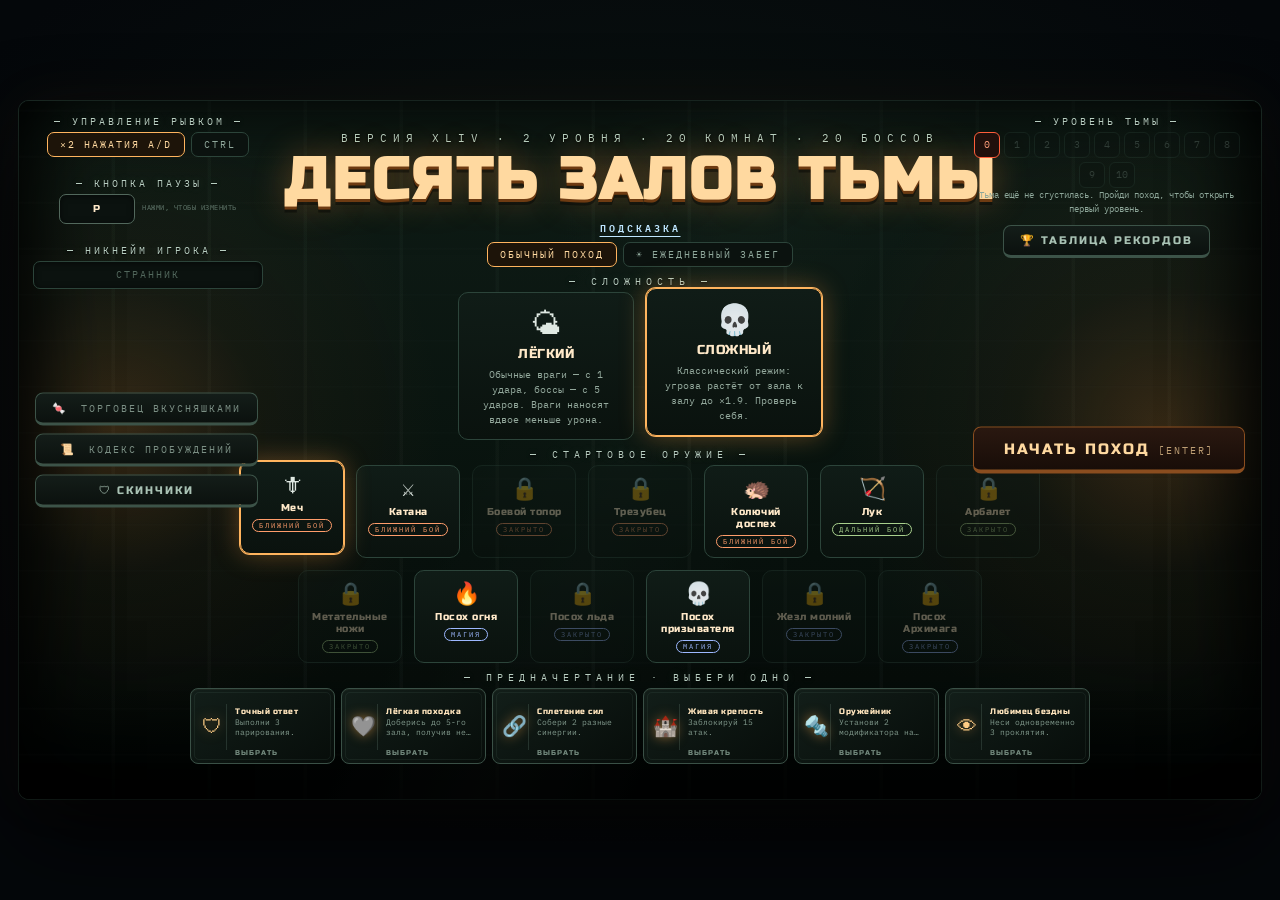
==== commit 5607b19a: "Publish game version 44" ====
--- a/index.html
+++ b/index.html
@@ -6,7 +6,7 @@
 <meta name="mobile-web-app-capable" content="yes">
 <meta name="apple-mobile-web-app-capable" content="yes">
 <meta name="theme-color" content="#04070a">
-<title>Десять залов тьмы XLII — охота боссов</title>
+<title>Десять залов тьмы XLIV — охота боссов</title>
 <link rel="preconnect" href="https://fonts.googleapis.com">
 <link rel="preconnect" href="https://fonts.gstatic.com" crossorigin>
 <link href="https://fonts.googleapis.com/css2?family=Russo+One&family=IBM+Plex+Mono:wght@400;600;700&display=swap" rel="stylesheet">
@@ -532,6 +532,7 @@
 .skinPortrait::before{bottom:7px;width:86px;height:96px;clip-path:polygon(18% 0,82% 0,100% 100%,0 100%)}.skinPortrait::after{top:35px;width:68px;height:61px;border-radius:48% 48% 30% 30%;clip-path:polygon(10% 0,90% 0,100% 70%,70% 100%,30% 100%,0 70%)}
 .skinPortrait.prophecy_knight{background:radial-gradient(circle at 50% 30%,#936633 0,#2d2521 30%,#090b0b 73%);color:#ffe2a6}.skinPortrait.prophecy_knight::before,.skinPortrait.prophecy_knight::after{background:linear-gradient(100deg,#3b3027,#e2c47f 35%,#655039 63%,#ede0b1);border-color:#dbb96f;box-shadow:inset 0 0 11px #2a1b10,0 5px 16px #000,0 0 15px rgba(255,190,85,.22)}
 .skinPortrait.prophecy_knight::before,.skinPortrait.prophecy_knight::after{display:none}.skinRaster{position:absolute;z-index:2;inset:5px;width:calc(100% - 10px);height:calc(100% - 10px);object-fit:contain;object-position:center bottom;filter:drop-shadow(0 8px 8px #000) drop-shadow(0 0 8px rgba(85,190,255,.22))}
+.skinPortrait.drawnPreview::before,.skinPortrait.drawnPreview::after{display:none}.skinPreviewCanvas{position:absolute;z-index:2;inset:0;width:100%;height:100%;object-fit:contain;filter:drop-shadow(0 7px 7px rgba(0,0,0,.8))}
 .skinGlow{position:absolute;inset:12%;border:1px solid rgba(255,205,120,.18);transform:rotate(45deg);box-shadow:0 0 28px rgba(255,178,74,.12)}.skinHelm{position:relative;z-index:2;margin-top:-17px}
 .skinInfo{display:flex;min-width:0;flex-direction:column;padding:17px 14px}.skinTag{align-self:flex-start;margin-bottom:12px;padding:3px 7px;border:1px solid #6b5d3d;border-radius:99px;color:#ffc979;font:7px 'Russo One';letter-spacing:1.5px}.skinName{color:#ffe2b7;font:13px 'Russo One';line-height:1.25}.skinDesc{margin-top:9px;color:#8da297;font:9px 'IBM Plex Mono';line-height:1.45}.skinAction{margin-top:auto;padding-top:12px;color:#95bba5;font:8px 'Russo One';letter-spacing:1.5px}.skinCard.active .skinAction{color:#ffb45e}
 
@@ -624,7 +625,7 @@
 <div id="bossbar"><div class="bname">БОСС</div><div class="btrack"><div id="bossfill"></div></div></div>
 <div id="waveBanner"></div>
 <div class="overlay" id="startOv">
-<div class="kicker">ВЕРСИЯ XLII · 2 УРОВНЯ · 20 КОМНАТ · 20 БОССОВ</div>
+<div class="kicker">ВЕРСИЯ XLIV · 2 УРОВНЯ · 20 КОМНАТ · 20 БОССОВ</div>
 <h1 class="title">ДЕСЯТЬ ЗАЛОВ ТЬМЫ</h1>
 <div id="helpSource">
 <p class="lead kb">Выбери сложность и стартовое оружие. У каждого оружия есть умение на ПКМ. <b style="color:#ff9d6b">Всё оружие ближнего боя бьёт в сторону курсора</b> — герой сам разворачивается к прицелу. Двойное нажатие A или D (или CTRL, если включено в настройках) — <b style="color:#9ad0ff">кувырок с кадрами неуязвимости</b> (работает и в воздухе, КД 0.9с): сквозь атаку можно проходить насквозь. <b style="color:#ff9d6b">Ближний бой</b> бьёт сильнее дальнего: удары сбивают врагам замах, сильно отбрасывают, а в руках с ближним оружием есть 12% шанс поглотить входящий урон. Между залами восстанавливается только 2 ♥ — лечиться приходится сердечками с элитных тварей и боссов. <b style="color:#9ad0ff">SHIFT/Q — парирование</b>: попал в окно 0.15с — снаряд летит обратно с двойным уроном, а враг в упор получает по зубам и застывает. <b style="color:#ffd23f">Ближний бой идёт цепочкой из 3 ударов</b>: третий бьёт ×2.3 и сносит врага с ног, но дольше восстанавливается. Оружие <b style="color:#ffd23f">растёт в уровнях</b> и берёт модификаторы в слоты (зажигательный, цепной, вампирский…), а при совпадении условий <b style="color:#ffb0f0">пробуждается</b> в одну из 50 эволюций — см. «Кодекс пробуждений». <b style="color:#ffb0f0">Пробуждение никогда не выдаётся автоматически:</b> в походе необходимо одновременно собрать указанные для него бафы, а само пробуждение не должно быть отключено в святилище. Запись кодекса открывается после получения в бою или покупки в святилище. Стартовые баффы святилища качаются <b style="color:#ffd23f">до 20 уровней</b>. Баффы складываются в <b style="color:#ffb0f0">синергии</b> (яд+кровь = гниль, мороз+молния = цепь, шипы+броня = отражение, огонь+молния = перегрузка). Убийства одним классом оружия копят <b style="color:#c9a0ff">мастерство</b> — три бесплатных пассивки под ближний, дальний бой или магию. В наградах попадаются <b style="color:#8fb4ff">редкие</b> и <b style="color:#ffd23f">★ легендарные</b> дары, меняющие правила. У каждого босса — заучиваемые связки атак, три фазы и своя механика зала. С тварей падают <b style="color:#bfe6ff">души</b> — валюта для реролла наград, кузницы и торговца. Между залами — <b style="color:#9db8ff">выбор пути</b>: бой, элитный зал, сокровищница, кузница, лавка или алтарь со сделкой. В каждом зале — смешанные отряды тварей, затем босс, и у каждого зала <b style="color:#ffb45e">своя фишка</b>: грибы-батуты, обвал сталактитов, трясина, колья из пола, мрак, гололёд, струи пламени, порталы, подъёмники и волны огня. С каждым залом растёт <b style="color:#ff9d7a">угроза</b>: у тварей больше HP и скорости, их больше на арене, а боссы атакуют чаще.</p>
@@ -5282,20 +5283,19 @@
  g.addColorStop(0,col);g.addColorStop(1,'rgba(0,0,0,0)');ctx.fillStyle=g;ctx.beginPath();ctx.arc(x,y,r,0,7);ctx.fill();ctx.restore();
 }
 function detailedHeroPose(p,pose){
- const run=pose.run,ph=pose.lt||0,air=!p.grounded,parry=p.parry>0,rolling=p.roll>0||p.armorRoll>0,dead=p.dead;
+ const run=pose.run,ph=pose.lt||0,air=!p.grounded,parry=p.parry>0,dead=p.dead;
  let a1=-4,a2=0,b1=4,b2=0,armF={x:10,y:-25},armB={x:-9,y:-25},lean=0;
  if(run){const s=Math.sin(ph);a1=-4+s*7;a2=Math.min(0,-Math.cos(ph)*3);b1=4-s*7;b2=Math.min(0,Math.cos(ph)*3);armF={x:9-s*5,y:-25+s*3};armB={x:-8+s*5,y:-25-s*3};lean=s*.018;}
  if(air){a1=-6;a2=-5;b1=6;b2=-2;armF={x:11,y:-29};armB={x:-8,y:-20};lean=-.04;}
  if(parry){armF={x:12,y:-38};armB={x:7,y:-29};lean=-.07;}
- if(rolling){a1=-8;a2=-10;b1=8;b2=-8;armF={x:10,y:-14};armB={x:-10,y:-17};lean=.18;}
  if(dead){a1=-4;a2=-1;b1=5;b2=0;armF={x:9,y:-18};armB={x:-7,y:-12};lean=.12;}
  return {a1,a2,b1,b2,armF,armB,lean,bob:pose.bob||0,flow:pose.flow||0};
 }
 function drawAstralMage(p,pose){
- const q=detailedHeroPose(p,pose),b=q.bob,breath=Math.sin(time*2.1)*.7,roll=p.roll>0||p.armorRoll>0;
+ const q=detailedHeroPose(p,pose),b=q.bob,breath=Math.sin(time*2.1)*.7;
  ctx.save();ctx.translate(0,b);ctx.rotate(q.lean);
  // hovering split robe and star-lined mantle
- const hem=roll?-5:0,sw=Math.sin(time*3.2)*1.4-q.flow*.18;
+ const hem=0,sw=Math.sin(time*3.2)*1.4-q.flow*.18;
  ctx.fillStyle='#11152f';ctx.beginPath();ctx.moveTo(-8,-31);ctx.quadraticCurveTo(-15,-16,-13+sw,-2+hem);ctx.lineTo(-2,-8);ctx.lineTo(0,-28);ctx.closePath();ctx.fill();
  ctx.fillStyle='#182455';ctx.beginPath();ctx.moveTo(0,-30);ctx.lineTo(13,-4+hem);ctx.lineTo(2+sw,-8);ctx.lineTo(-2,-27);ctx.closePath();ctx.fill();
  ctx.strokeStyle='#739dff';ctx.lineWidth=1;ctx.beginPath();ctx.moveTo(-9,-17);ctx.quadraticCurveTo(0,-12,10,-16);ctx.stroke();
@@ -5317,12 +5317,11 @@
  ctx.fillStyle='#071022';ctx.beginPath();ctx.ellipse(1,-43,6,5.5,0,0,7);ctx.fill();
  skinGlow(3,-44,8,'rgba(114,210,255,.28)');skinJoint(3,-44,1.5,'#d9fbff');
  ctx.fillStyle='#d3c46e';ctx.beginPath();ctx.moveTo(-2,-52);ctx.lineTo(0,-57);ctx.lineTo(2,-52);ctx.lineTo(0,-49);ctx.closePath();ctx.fill();
- // orbiting idle motes become compressed sparks during roll
- ctx.globalCompositeOperation='lighter';for(let i=0;i<3;i++){const a=time*(roll?7:1.4)+i*2.094,r=roll?12:15;ctx.fillStyle=`rgba(135,205,255,${.45+i*.12})`;ctx.beginPath();ctx.arc(Math.cos(a)*r,-29+Math.sin(a)*7,1.2,0,7);ctx.fill();}ctx.globalCompositeOperation='source-over';
+ ctx.globalCompositeOperation='lighter';for(let i=0;i<3;i++){const a=time*1.4+i*2.094,r=15;ctx.fillStyle=`rgba(135,205,255,${.45+i*.12})`;ctx.beginPath();ctx.arc(Math.cos(a)*r,-29+Math.sin(a)*7,1.2,0,7);ctx.fill();}ctx.globalCompositeOperation='source-over';
  ctx.restore();return true;
 }
 function drawDuskRanger(p,pose){
- const q=detailedHeroPose(p,pose),b=q.bob,run=pose.run,roll=p.roll>0||p.armorRoll>0,tail=(pose.flow||0)+Math.sin(time*5)*1.5;
+ const q=detailedHeroPose(p,pose),b=q.bob,run=pose.run,tail=(pose.flow||0)+Math.sin(time*5)*1.5;
  ctx.save();ctx.translate(0,b);ctx.rotate(q.lean);
  // torn double cape gives a recognisable low, backward silhouette
  ctx.fillStyle='#24172f';ctx.beginPath();ctx.moveTo(-5,-35);ctx.quadraticCurveTo(-19-tail,-27,-18-tail,-8);ctx.lineTo(-9-tail*.4,-14);ctx.lineTo(-5-tail*.2,-5);ctx.lineTo(1,-29);ctx.closePath();ctx.fill();
@@ -5349,7 +5348,7 @@
  // quiver and arrow feathers remain readable while running
  ctx.strokeStyle='#7b4d38';ctx.lineWidth=4;ctx.beginPath();ctx.moveTo(-8,-31);ctx.lineTo(-13,-45);ctx.stroke();
  for(let i=0;i<3;i++){skinLine(-14+i*2,-44,-15+i*2,-51,1.4,i===1?'#be65dc':'#718b77');}
- if(run&&!roll){ctx.strokeStyle='rgba(183,110,215,.25)';ctx.lineWidth=2;ctx.beginPath();ctx.moveTo(-11,-42);ctx.quadraticCurveTo(-25-tail,-37,-31-tail,-32);ctx.stroke();}
+ if(run){ctx.strokeStyle='rgba(183,110,215,.25)';ctx.lineWidth=2;ctx.beginPath();ctx.moveTo(-11,-42);ctx.quadraticCurveTo(-25-tail,-37,-31-tail,-32);ctx.stroke();}
  ctx.restore();return true;
 }
 function drawDetailedHeroSkin(_ctx,id,p,pose){
@@ -6006,7 +6005,9 @@
 }
 const heroSkin=skinCombatSelected('hero'),skins=[];
 if(SKIN_COMBAT_WEAPON_IDS.has(weaponSkin))skins.push(weaponSkin);
-if(SKIN_COMBAT_HERO_IDS.has(heroSkin)&&heroSkin!==weaponSkin)skins.push(heroSkin);
+/* Скины героя сохраняют отдельные FX только для блока и контрудара.
+   ЛКМ, ПКМ и перекат используют стандартную боевую анимацию. */
+if(event==='parry'&&SKIN_COMBAT_HERO_IDS.has(heroSkin)&&heroSkin!==weaponSkin)skins.push(heroSkin);
 if(!skins.length)return;
 for(const skin of skins){
 const hit=data.phase==='hit',life=event==='alt'?.64:(event==='roll'?.42:(event==='parry'?(hit?.56:.34):(data.finisher?.48:.3)));
@@ -7347,7 +7348,7 @@
 }
 /* Общая таблица рекордов. Публичный ключ Supabase предназначен для браузера;
    service_role и другие секреты здесь хранить нельзя. */
-const GAME_VERSION=Number('42');
+const GAME_VERSION=Number('44');
 const PUBLIC_LEADERBOARD={
 url:'https://vwcfsummyzoesvxsnnlo.supabase.co',
 anonKey:'eyJhbGciOiJIUzI1NiIsInR5cCI6IkpXVCJ9.eyJpc3MiOiJzdXBhYmFzZSIsInJlZiI6InZ3Y2ZzdW1teXpvZXN2eHNubmxvIiwicm9sZSI6ImFub24iLCJpYXQiOjE3ODc1OTQ4MTEsImV4cCI6MjEwMzE3MDgxMX0.61Fs_MaS7heZiVG5fxp8-Rc5LBnxp2QHJH9G_6pFjos',
@@ -7695,15 +7696,42 @@
 function selectedSkin(slot){
 try{return typeof getSelectedSkinId==='function'?getSelectedSkinId(slot):(slot==='weapon'?'':'basic');}catch(e){return slot==='weapon'?'':'basic';}
 }
+const SHRINE_DRAWN_PREVIEWS=new Set(['oathblade','moon_katana','verdant_bow','astral_staff','astral_mage','dusk_ranger']);
+function drawShrineSkinPreview(canvas,id){
+const c=canvas.getContext('2d'),w=canvas.width,h=canvas.height,x=w*.5,y=h*.79;
+c.clearRect(0,0,w,h);c.save();c.lineCap='round';c.lineJoin='round';
+const line=(x1,y1,x2,y2,lw,col)=>{c.strokeStyle=col;c.lineWidth=lw;c.beginPath();c.moveTo(x1,y1);c.lineTo(x2,y2);c.stroke();};
+const glow=(gx,gy,r,col)=>{const q=c.createRadialGradient(gx,gy,0,gx,gy,r);q.addColorStop(0,col);q.addColorStop(1,'rgba(0,0,0,0)');c.fillStyle=q;c.beginPath();c.arc(gx,gy,r,0,7);c.fill();};
+if(id==='astral_mage'){
+glow(x,y-78,74,'rgba(92,167,255,.34)');c.fillStyle='#11152f';c.beginPath();c.moveTo(x-15,y-73);c.lineTo(x-34,y-4);c.lineTo(x-5,y-18);c.lineTo(x,y-68);c.fill();c.fillStyle='#1c2d63';c.beginPath();c.moveTo(x,y-70);c.lineTo(x+32,y-5);c.lineTo(x+5,y-17);c.fill();
+line(x-7,y-34,x-13,y,10,'#202954');line(x+7,y-34,x+15,y,10,'#29366a');line(x-16,y-67,x-31,y-42,9,'#293d78');line(x+16,y-67,x+31,y-47,9,'#35549b');
+c.fillStyle='#314d94';c.beginPath();c.moveTo(x-20,y-79);c.lineTo(x+19,y-79);c.lineTo(x+23,y-34);c.lineTo(x,y-25);c.lineTo(x-23,y-36);c.fill();c.strokeStyle='#8ed7ff';c.lineWidth=3;c.beginPath();c.moveTo(x-18,y-59);c.lineTo(x+18,y-54);c.stroke();
+c.fillStyle='#3e55a0';c.beginPath();c.moveTo(x-22,y-93);c.quadraticCurveTo(x-10,y-125,x+6,y-116);c.quadraticCurveTo(x+25,y-107,x+21,y-86);c.fill();c.fillStyle='#071022';c.beginPath();c.ellipse(x+3,y-92,14,12,0,0,7);c.fill();glow(x+9,y-94,18,'rgba(114,210,255,.7)');c.fillStyle='#e9fbff';c.beginPath();c.arc(x+9,y-94,3,0,7);c.fill();
+for(let i=0;i<4;i++){const a=i*1.57+.4;glow(x+Math.cos(a)*39,y-58+Math.sin(a)*18,7,'rgba(137,205,255,.65)');}
+}else if(id==='dusk_ranger'){
+glow(x,y-67,66,'rgba(167,86,196,.24)');c.fillStyle='#25172f';c.beginPath();c.moveTo(x-8,y-80);c.quadraticCurveTo(x-52,y-65,x-46,y-10);c.lineTo(x-25,y-29);c.lineTo(x-10,y-6);c.lineTo(x+5,y-72);c.fill();c.fillStyle='#4a2743';c.beginPath();c.moveTo(x-9,y-77);c.lineTo(x-30,y-18);c.lineTo(x-12,y-31);c.fill();
+line(x-7,y-35,x-13,y,11,'#252a31');line(x+7,y-35,x+15,y,11,'#313843');c.fillStyle='#293b3e';c.beginPath();c.moveTo(x-20,y-80);c.lineTo(x+20,y-80);c.lineTo(x+22,y-35);c.lineTo(x,y-25);c.lineTo(x-23,y-37);c.fill();c.strokeStyle='#b17c50';c.lineWidth=4;c.beginPath();c.moveTo(x-15,y-77);c.lineTo(x+16,y-34);c.moveTo(x+14,y-77);c.lineTo(x-14,y-42);c.stroke();
+line(x-18,y-70,x-33,y-48,9,'#313c3c');line(x+18,y-70,x+33,y-49,9,'#3e504b');c.fillStyle='#3c2944';c.beginPath();c.moveTo(x-20,y-94);c.quadraticCurveTo(x-11,y-119,x+9,y-114);c.lineTo(x+23,y-92);c.fill();c.fillStyle='#a5a9a0';c.beginPath();c.moveTo(x-15,y-98);c.lineTo(x+15,y-99);c.lineTo(x+28,y-89);c.lineTo(x+5,y-84);c.lineTo(x-14,y-88);c.fill();c.fillStyle='#7f3ca0';c.fillRect(x+1,y-98,17,4);
+line(x-19,y-71,x-30,y-112,6,'#7b4d38');for(let i=0;i<3;i++)line(x-34+i*6,y-108,x-37+i*6,y-127,3,i===1?'#be65dc':'#718b77');
+}else{
+c.translate(x,y-54);c.rotate(id==='moon_katana'?-.82:-.67);
+if(id==='oathblade'){glow(37,0,75,'rgba(233,188,82,.42)');line(-58,0,-25,0,12,'#3a2820');c.fillStyle='#e2b64d';c.fillRect(-29,-18,8,36);c.fillStyle='#e9d48b';c.beginPath();c.moveTo(-20,-9);c.lineTo(62,-11);c.lineTo(82,0);c.lineTo(62,11);c.lineTo(-20,8);c.fill();c.strokeStyle='#fff4c2';c.lineWidth=3;c.beginPath();c.moveTo(-10,-3);c.lineTo(64,-4);c.stroke();for(let i=0;i<4;i++){c.fillStyle='#9c6626';c.fillRect(i*17+2,-3,8,6);}}
+else if(id==='moon_katana'){glow(32,-15,72,'rgba(130,207,255,.4)');line(-60,10,-25,2,11,'#171626');c.fillStyle='#b4dfff';c.beginPath();c.ellipse(-22,1,6,15,0,0,7);c.fill();c.fillStyle='#c7edff';c.beginPath();c.moveTo(-17,6);c.quadraticCurveTo(38,-8,78,-55);c.lineTo(88,-68);c.quadraticCurveTo(48,-22,-18,-4);c.fill();c.strokeStyle='#ffffff';c.lineWidth=3;c.beginPath();c.moveTo(-10,-1);c.quadraticCurveTo(42,-17,80,-59);c.stroke();}
+else if(id==='verdant_bow'){c.rotate(.68);glow(6,0,75,'rgba(114,217,120,.3)');c.strokeStyle='#527b39';c.lineWidth=12;c.beginPath();c.moveTo(-15,-73);c.quadraticCurveTo(42,-43,33,0);c.quadraticCurveTo(42,43,-15,73);c.stroke();c.strokeStyle='#d7f5b1';c.lineWidth=3;c.beginPath();c.moveTo(-15,-73);c.lineTo(-30,0);c.lineTo(-15,73);c.stroke();line(-31,0,67,0,4,'#efffc2');c.fillStyle='#8fd75c';for(const yy of [-55,-30,30,55]){c.beginPath();c.ellipse(1,yy,11,5,yy<0?-.6:.6,0,7);c.fill();}}
+else if(id==='astral_staff'){glow(43,-3,82,'rgba(141,99,232,.4)');line(-64,22,49,-15,12,'#433a68');line(-56,18,44,-14,3,'#9ca9ff');c.strokeStyle='#9bbcff';c.lineWidth=6;c.beginPath();c.arc(55,-17,25,0,7);c.stroke();c.beginPath();c.moveTo(55,-49);c.lineTo(82,-17);c.lineTo(55,15);c.lineTo(28,-17);c.closePath();c.stroke();glow(55,-17,38,'rgba(104,150,255,.7)');c.fillStyle='#fff';c.beginPath();c.arc(55,-17,9,0,7);c.fill();}
+}
+c.restore();
+}
 function buildSkins(){
 const host=$('skinsGrid');if(!host)return;const heroCurrent=selectedSkin('hero'),weaponCurrent=selectedSkin('weapon'),all=shrineSkins();
 const group=(slot,title,lead)=>`<section class="skinShelf skinShelf-${slot}"><div class="skinShelfHead"><h3>${title}</h3><span>${lead}</span></div><div class="skinShelfGrid">${all.filter(s=>s.slot===slot).map(s=>{const unlocked=skinUnlocked(s.id),active=(slot==='hero'?heroCurrent:weaponCurrent)===s.id;
 return `<button type="button" class="skinCard skin-${menuEsc(s.id)}${active?' active':''}${unlocked?'':' locked'}" data-skin="${menuEsc(s.id)}"${unlocked?'':' disabled'} aria-pressed="${active}">
-<span class="skinPortrait ${menuEsc(s.id)}"><span class="skinGlow"></span>${s.id==='prophecy_knight'?'<img class="skinRaster" alt="Рыцарь Предначертания">':`<span class="skinHelm">${menuEsc(s.icon||'◈')}</span>`}</span>
+<span class="skinPortrait ${menuEsc(s.id)}${SHRINE_DRAWN_PREVIEWS.has(s.id)?' drawnPreview':''}"><span class="skinGlow"></span>${s.id==='prophecy_knight'?'<img class="skinRaster" alt="Рыцарь Предначертания">':(SHRINE_DRAWN_PREVIEWS.has(s.id)?`<canvas class="skinPreviewCanvas" width="184" height="220" data-skin-preview="${menuEsc(s.id)}" aria-hidden="true"></canvas>`:`<span class="skinHelm">${menuEsc(s.icon||'◈')}</span>`)}</span>
 <span class="skinInfo"><span class="skinTag">${unlocked?menuEsc(s.tag):'🔒 ЗАКРЫТО'}</span><span class="skinName">${menuEsc(s.name)}</span><span class="skinDesc">${menuEsc(s.desc)}</span>${s.condition?`<span class="skinCondition">ПРЕДНАЧЕРТАНИЕ · ${menuEsc(s.condition)}</span>`:''}<span class="skinAction">${unlocked?(active?(slot==='weapon'?'ВКЛЮЧЁН · НАЖМИ, ЧТОБЫ СНЯТЬ':'ВКЛЮЧЁН'):'ДОСТУПЕН · ВКЛЮЧИТЬ'):'ИСПОЛНИ ПРЕДНАЧЕРТАНИЕ'}</span></span></button>`;
 }).join('')}</div></section>`;
 host.innerHTML=group('hero','ОБЛИК ГЕРОЯ','один активный облик')+group('weapon','ОБЛИК ОРУЖИЯ','одна активная реликвия');
 const raster=host.querySelector('.skinRaster');if(raster&&typeof PROPHECY_KNIGHT_IMG!=='undefined')raster.src=PROPHECY_KNIGHT_IMG.src;
+host.querySelectorAll('[data-skin-preview]').forEach(canvas=>drawShrineSkinPreview(canvas,canvas.dataset.skinPreview));
 host.querySelectorAll('[data-skin]').forEach(card=>card.onclick=()=>{
 if(card.disabled||typeof selectSkin!=='function')return;
 selectSkin(card.dataset.skin);try{sfx.reward();}catch(e){}buildSkins();
@@ -8276,7 +8304,7 @@
 hudHp=-99;hudKills=-1;hudRoom=-1;hudWpn='';hudDiff='';hudSouls=-1;hudMods='';
 loadRoom(1);
 state='playing';
-/* Локальный стенд художника/баланса: game_42.html?testboss=1..20. */
+/* Локальный стенд художника/баланса: game_44.html?testboss=1..20. */
 const testBoss=+(new URLSearchParams(location.search).get('testboss')||0);
 if(testBoss>=1&&testBoss<=RUN_LEN){room=testBoss;loadRoom(room);mobs=[];projs=[];bossEvents=[];queue=[];spawnBoss();player.hp=Math.max(player.hp,20);S.maxHp=Math.max(S.maxHp,20);if(new URLSearchParams(location.search).has('testberserk'))bossRef.hp=bossRef.maxHp*.24;}
 const testQ=new URLSearchParams(location.search),localTest=location.protocol==='file:'||location.hostname==='localhost'||location.hostname==='127.0.0.1';
